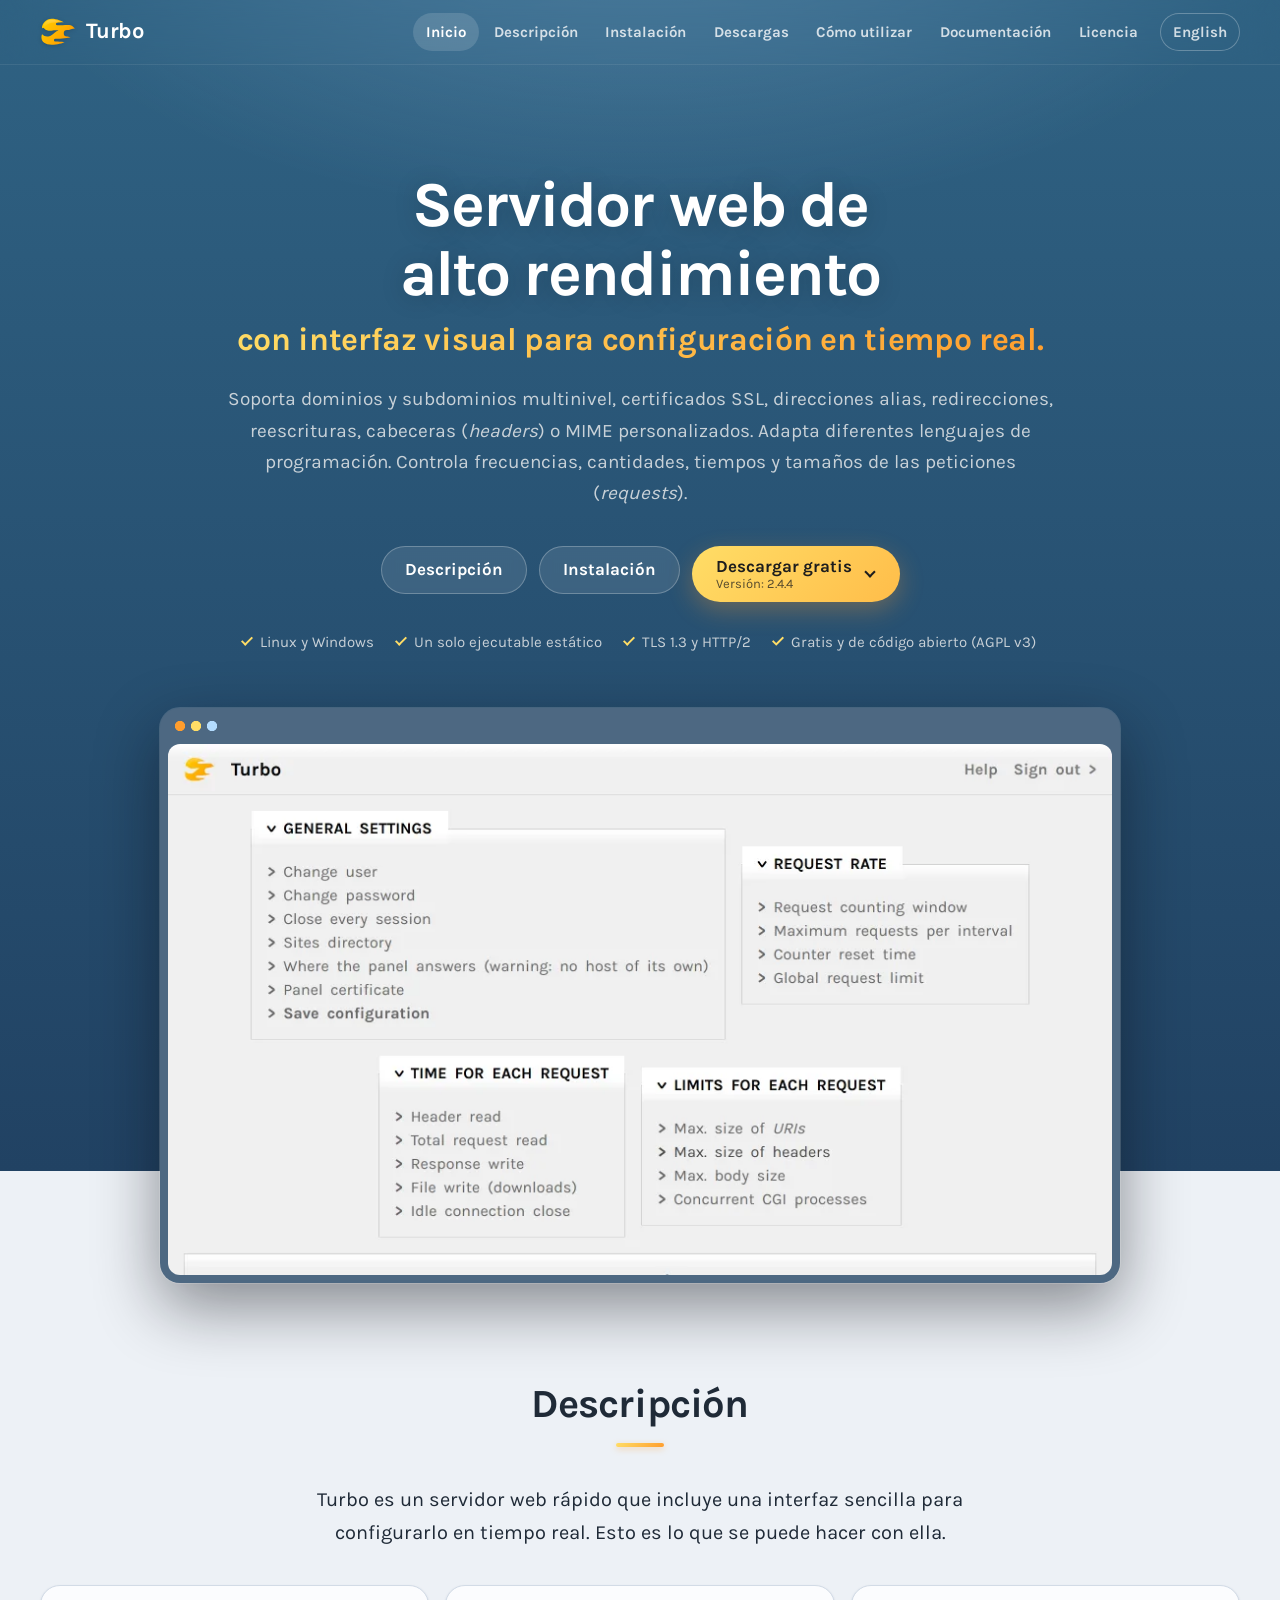
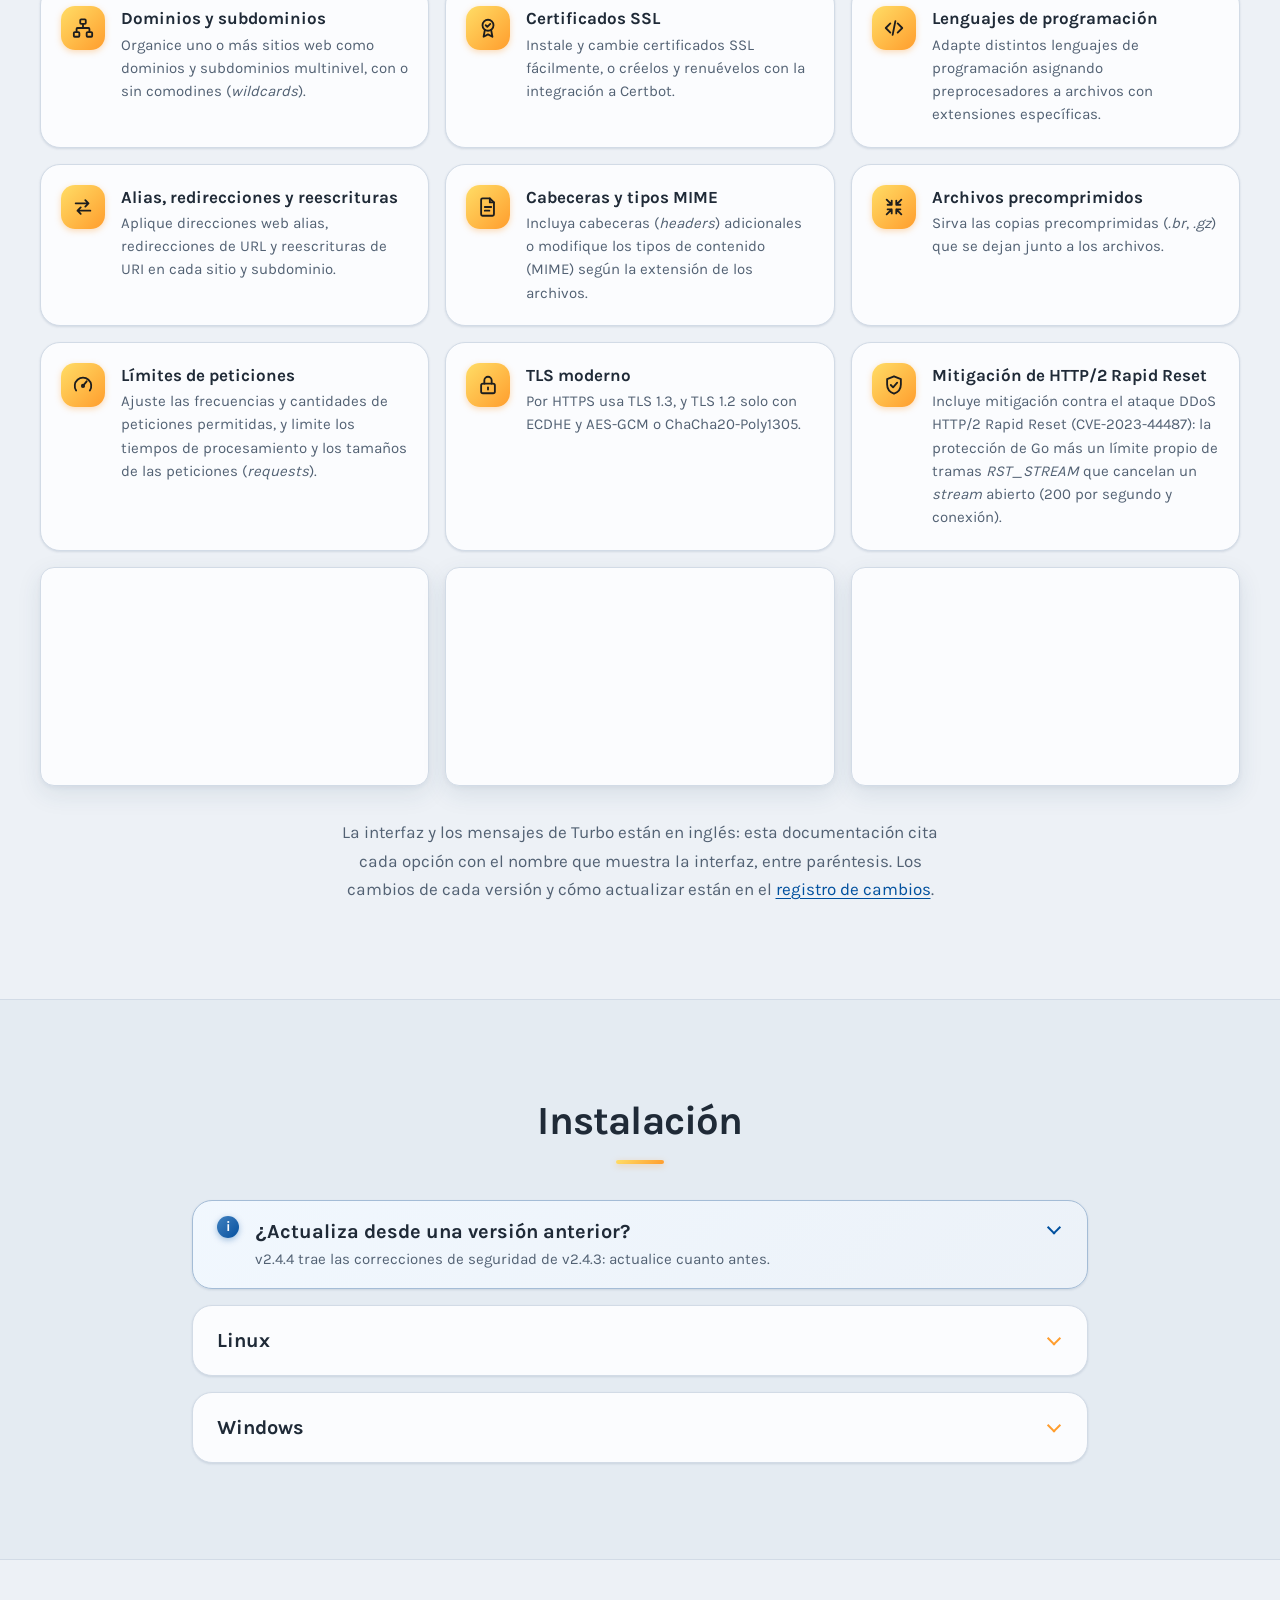
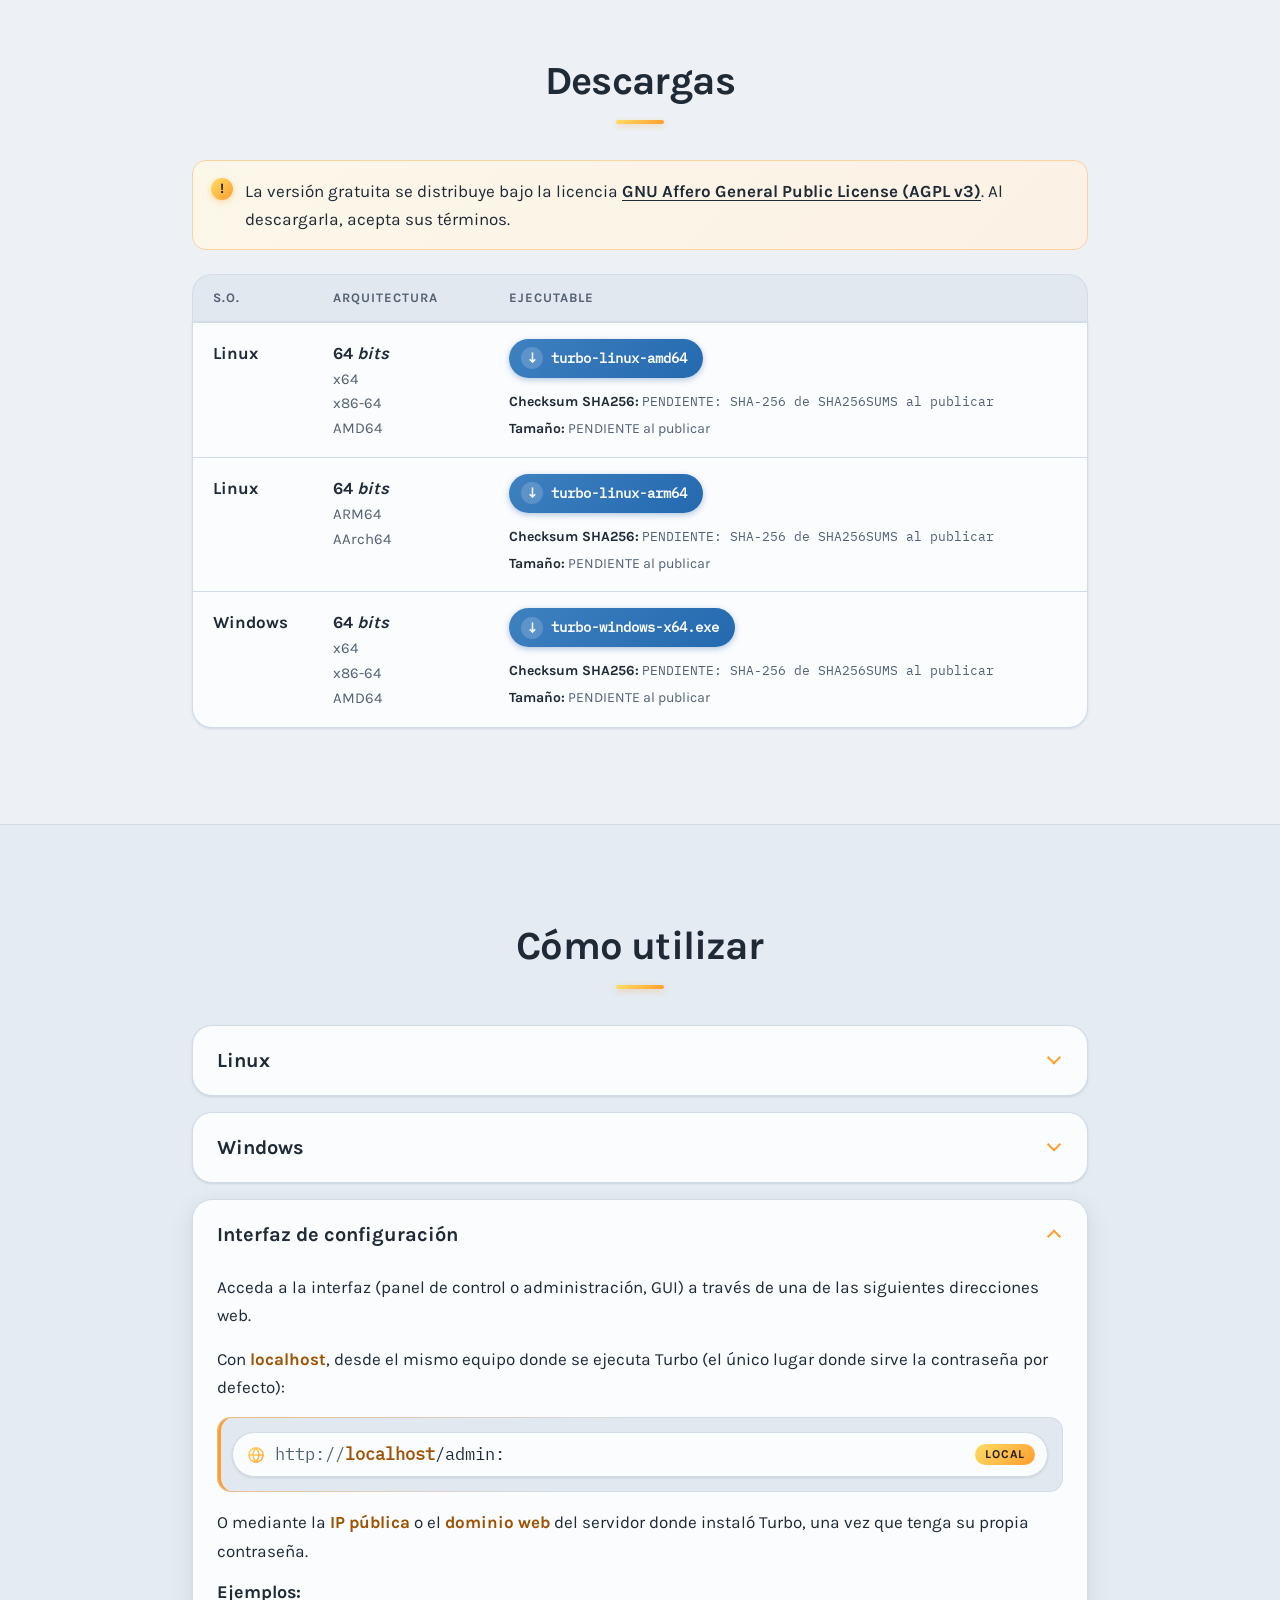
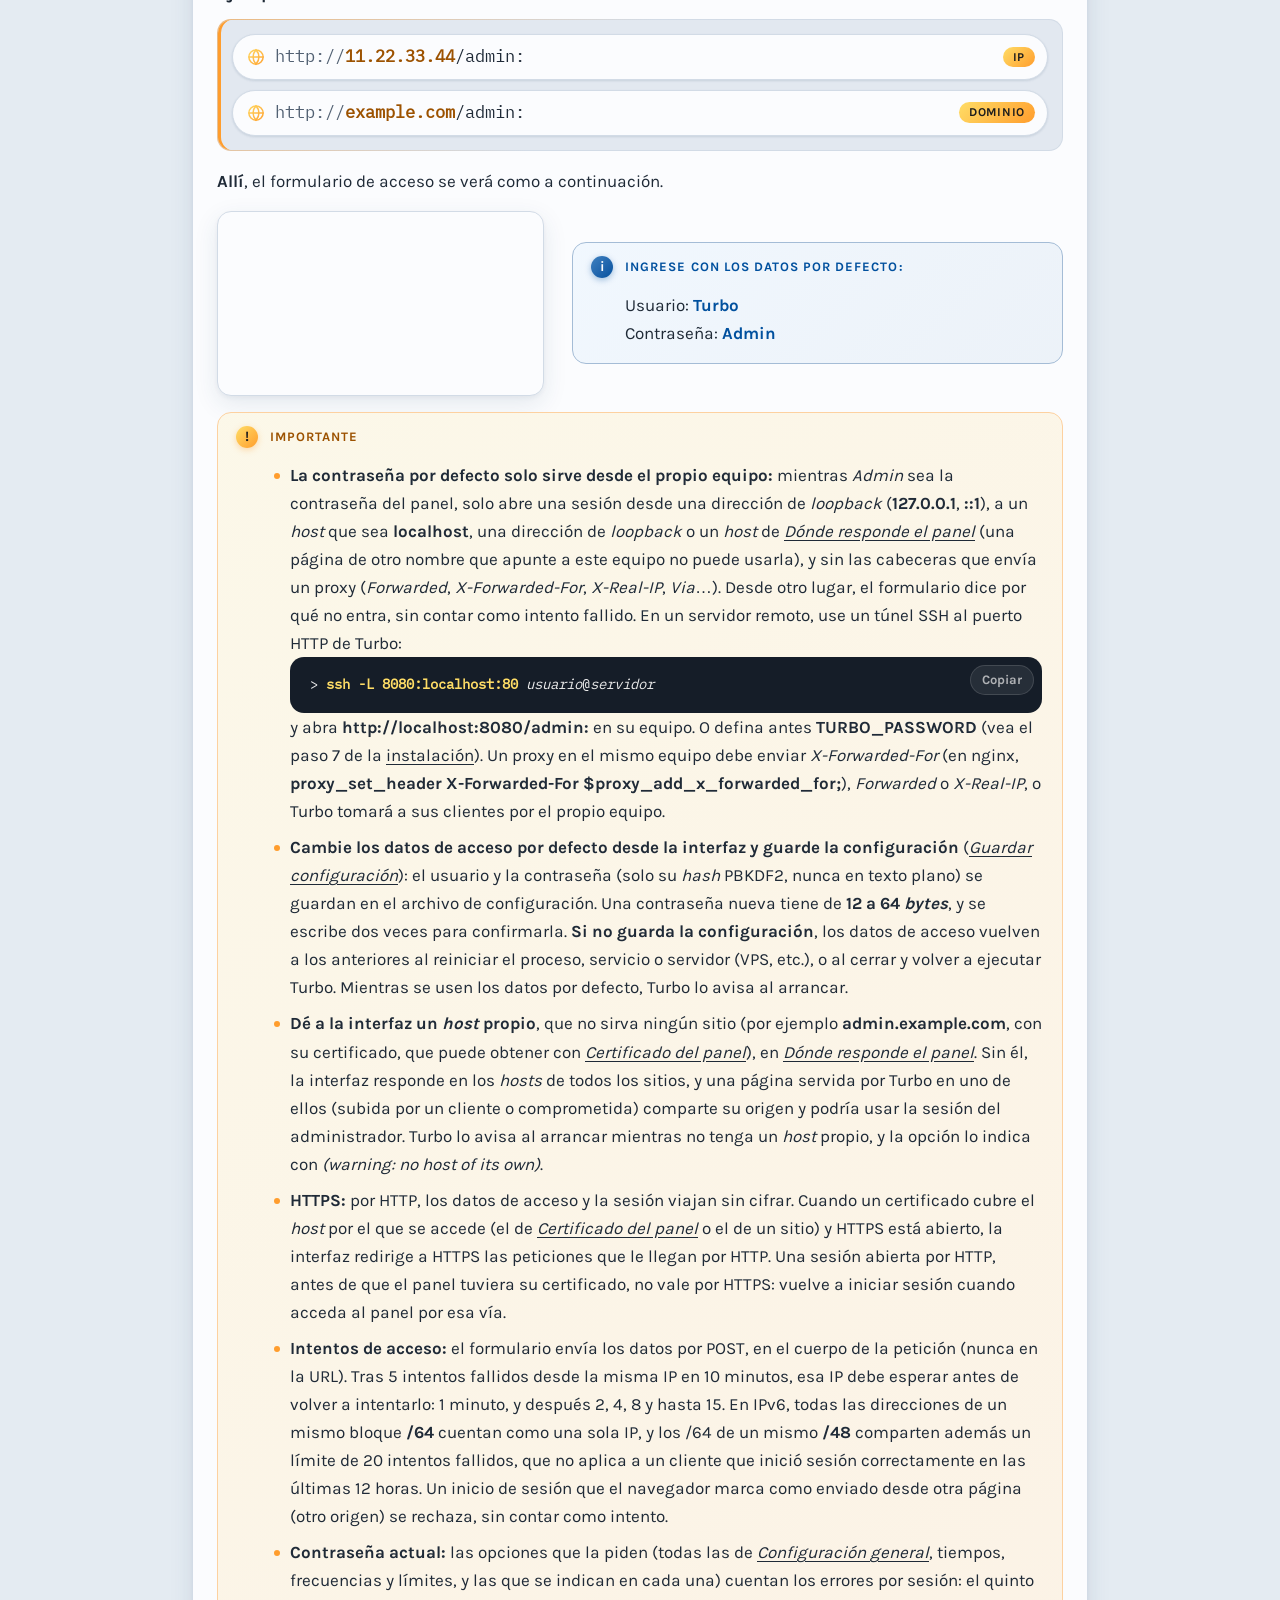
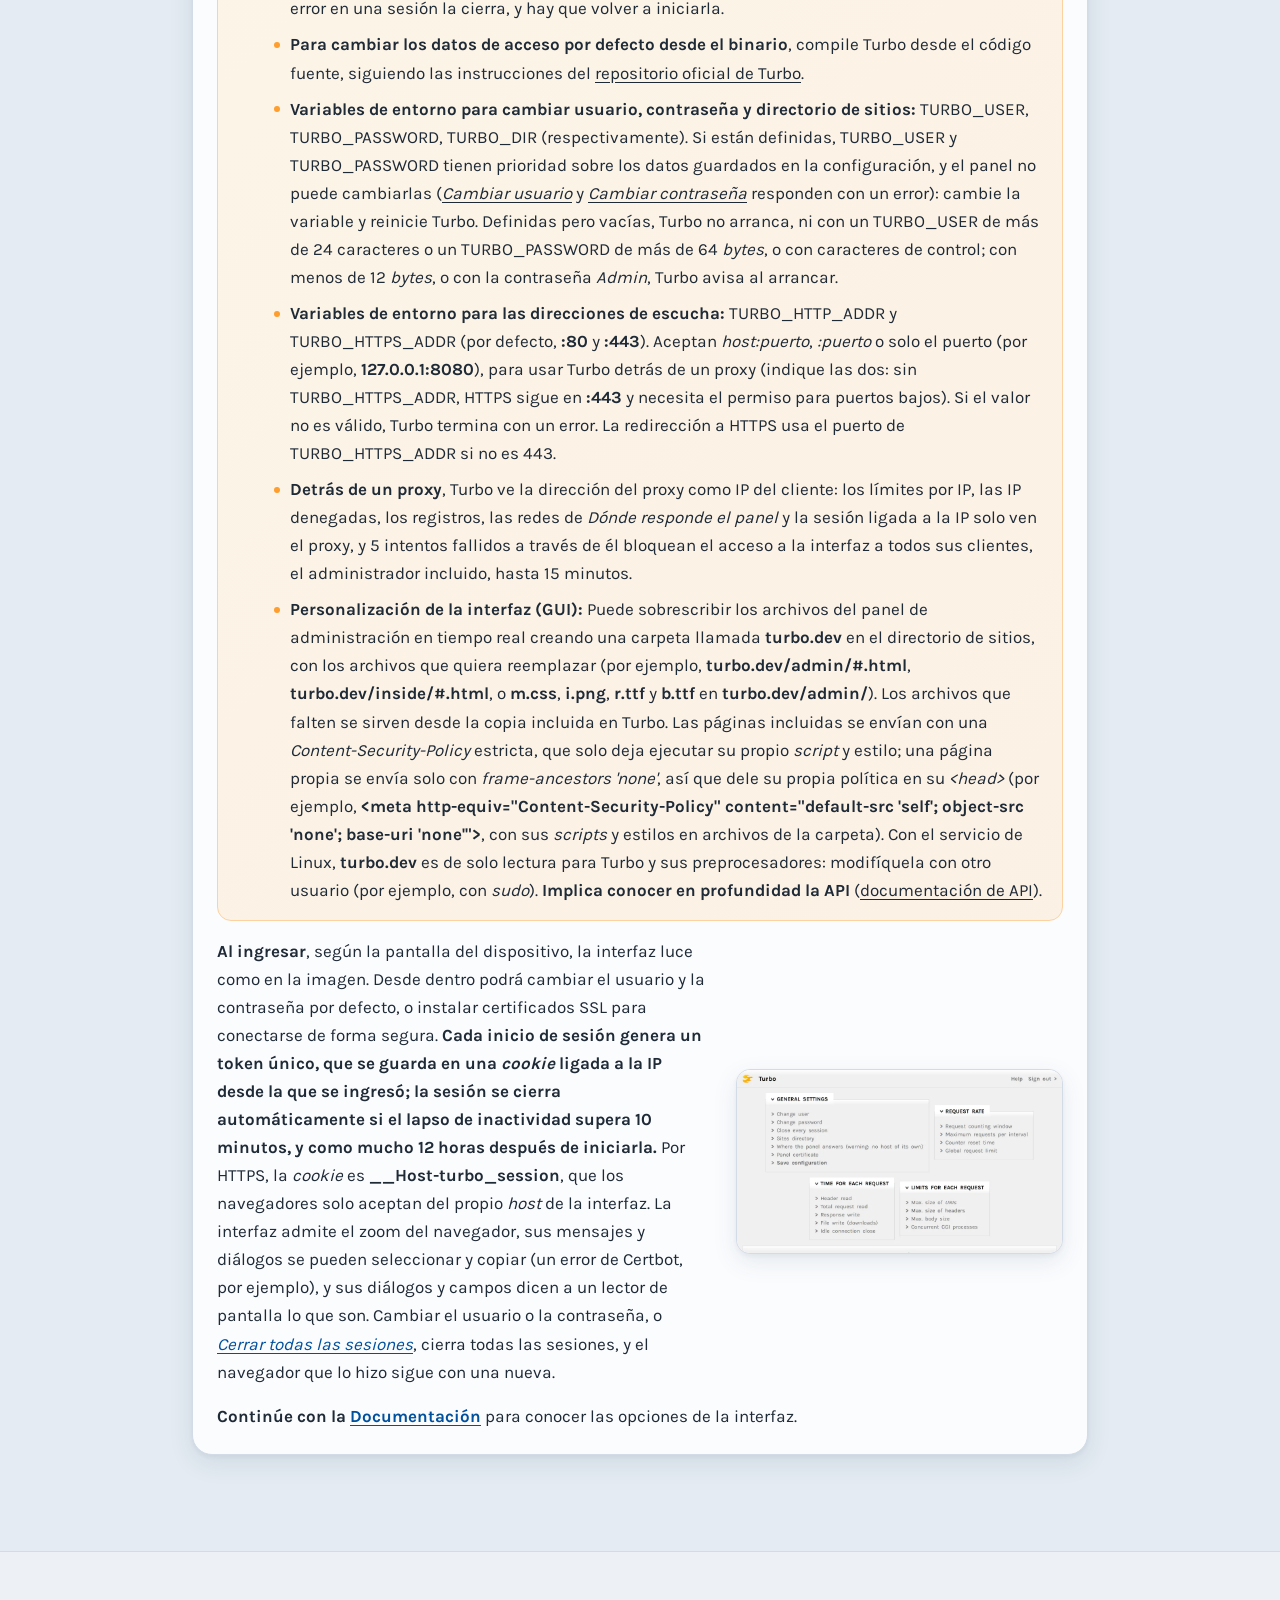
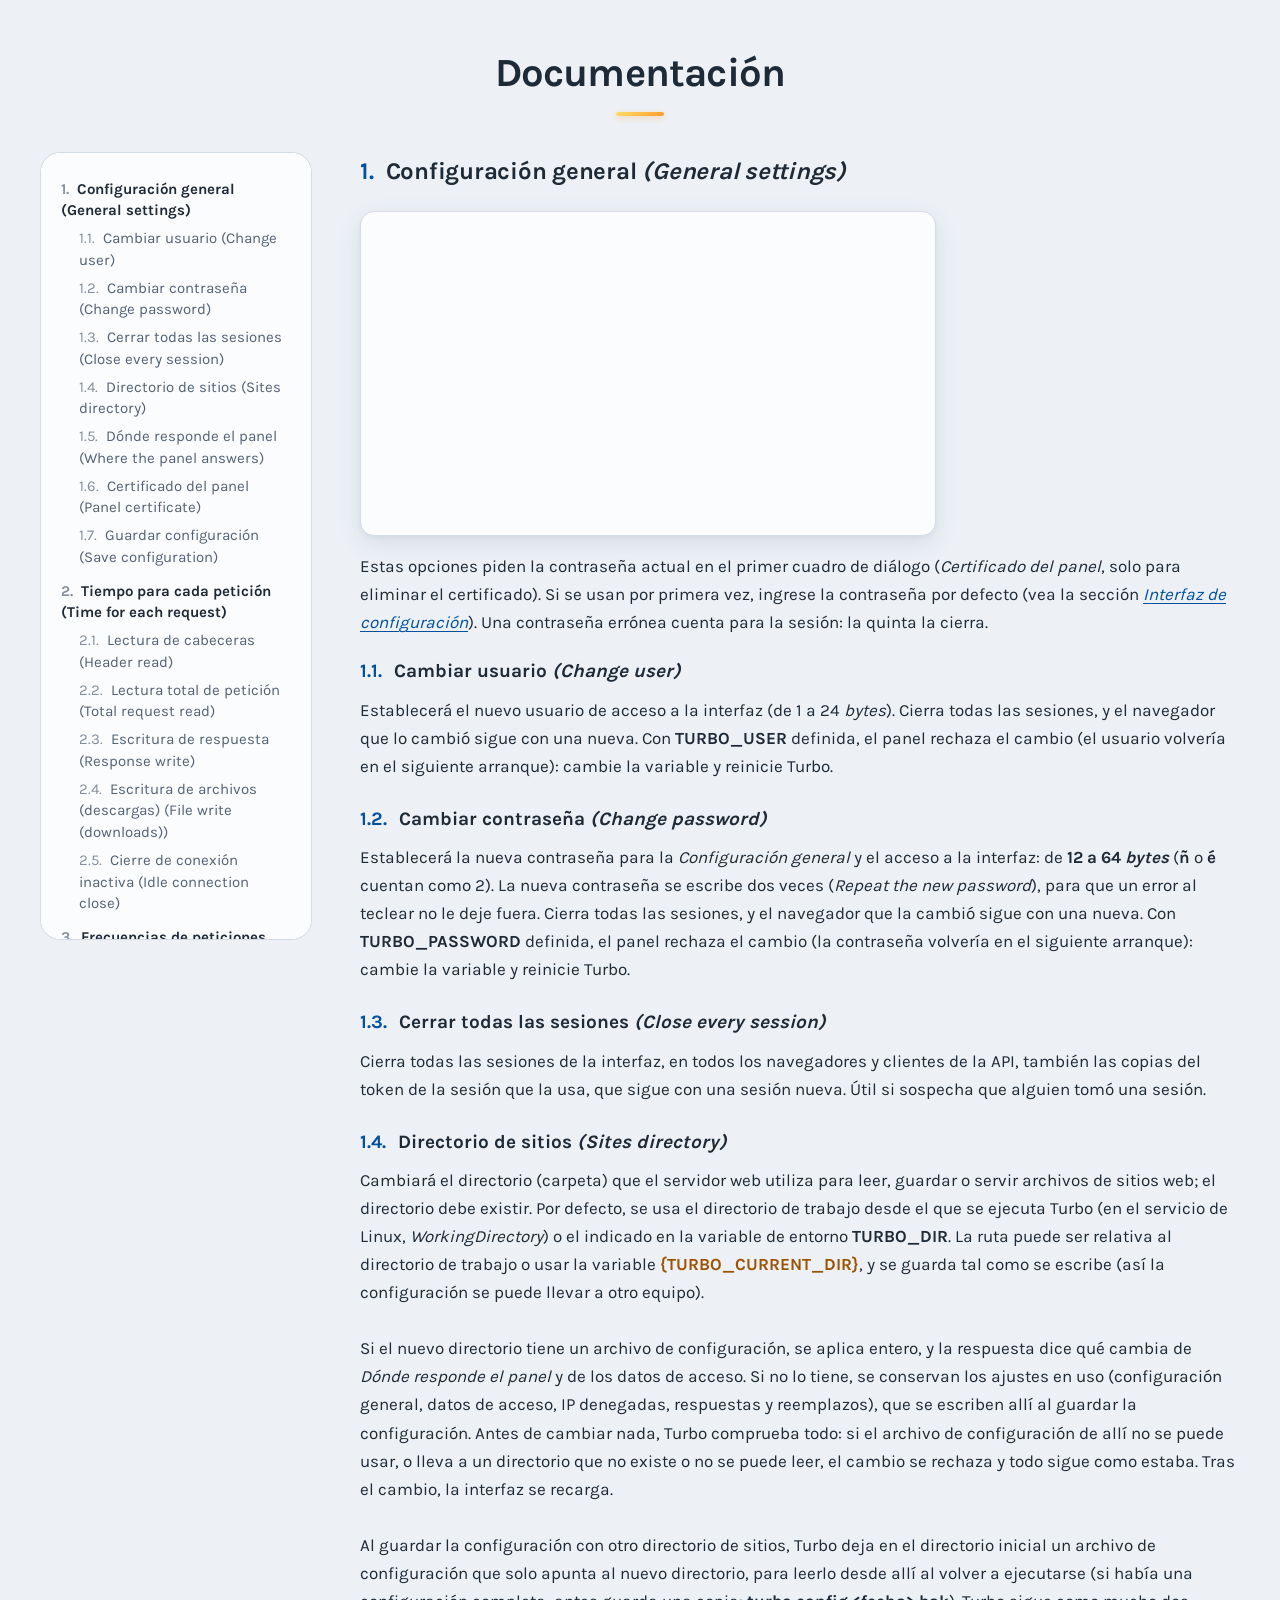
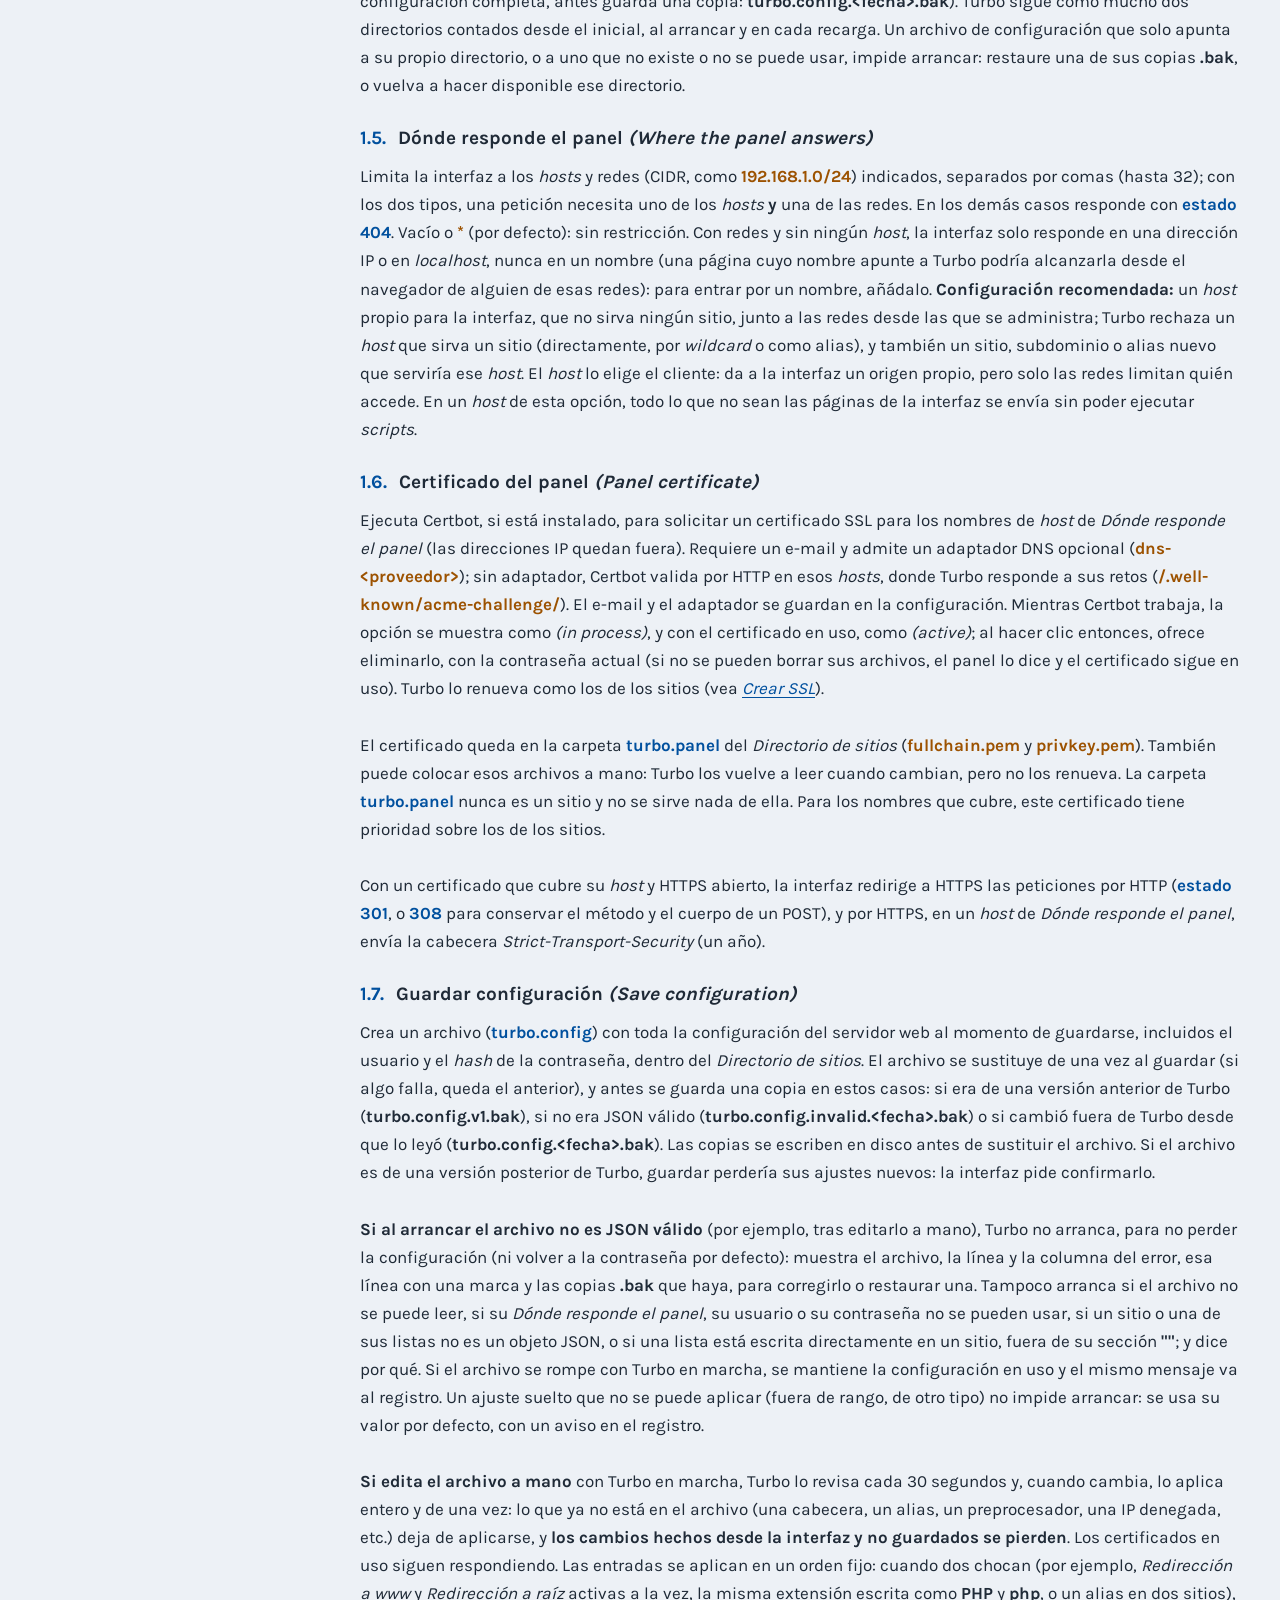
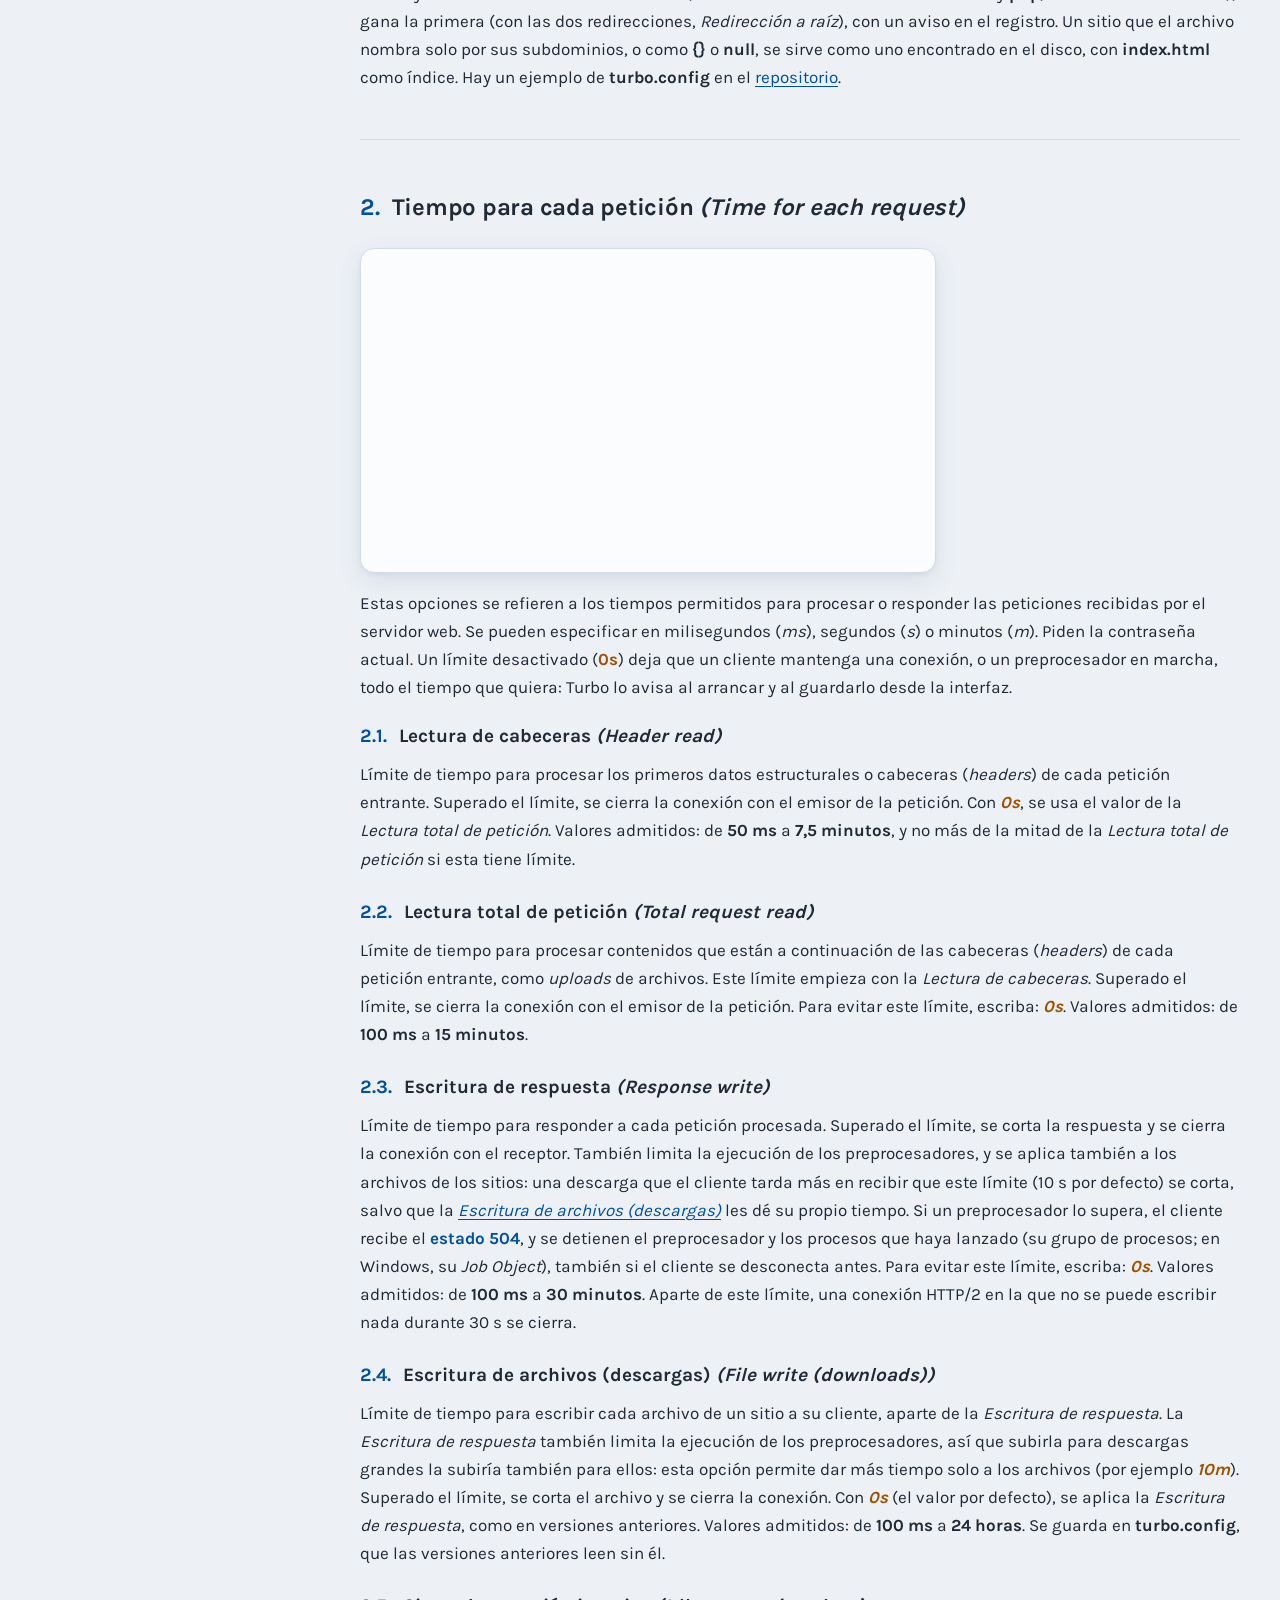
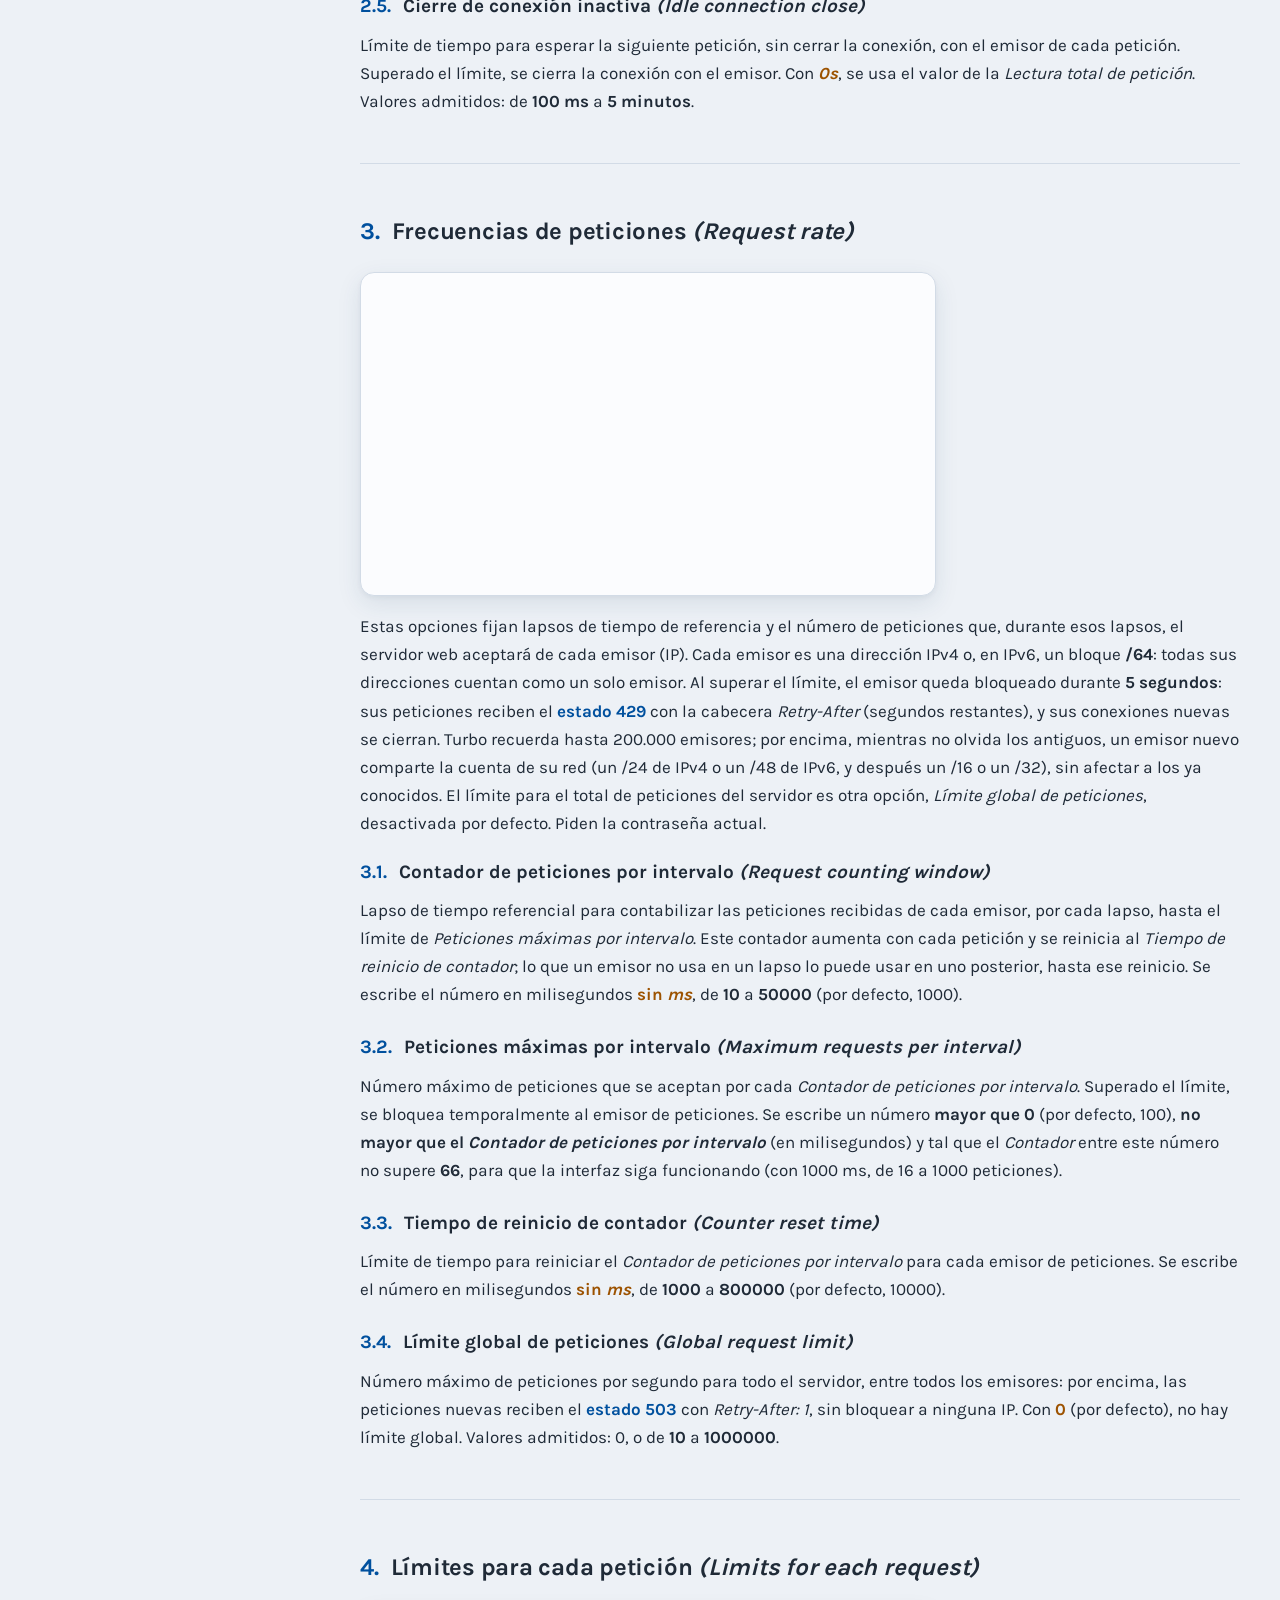
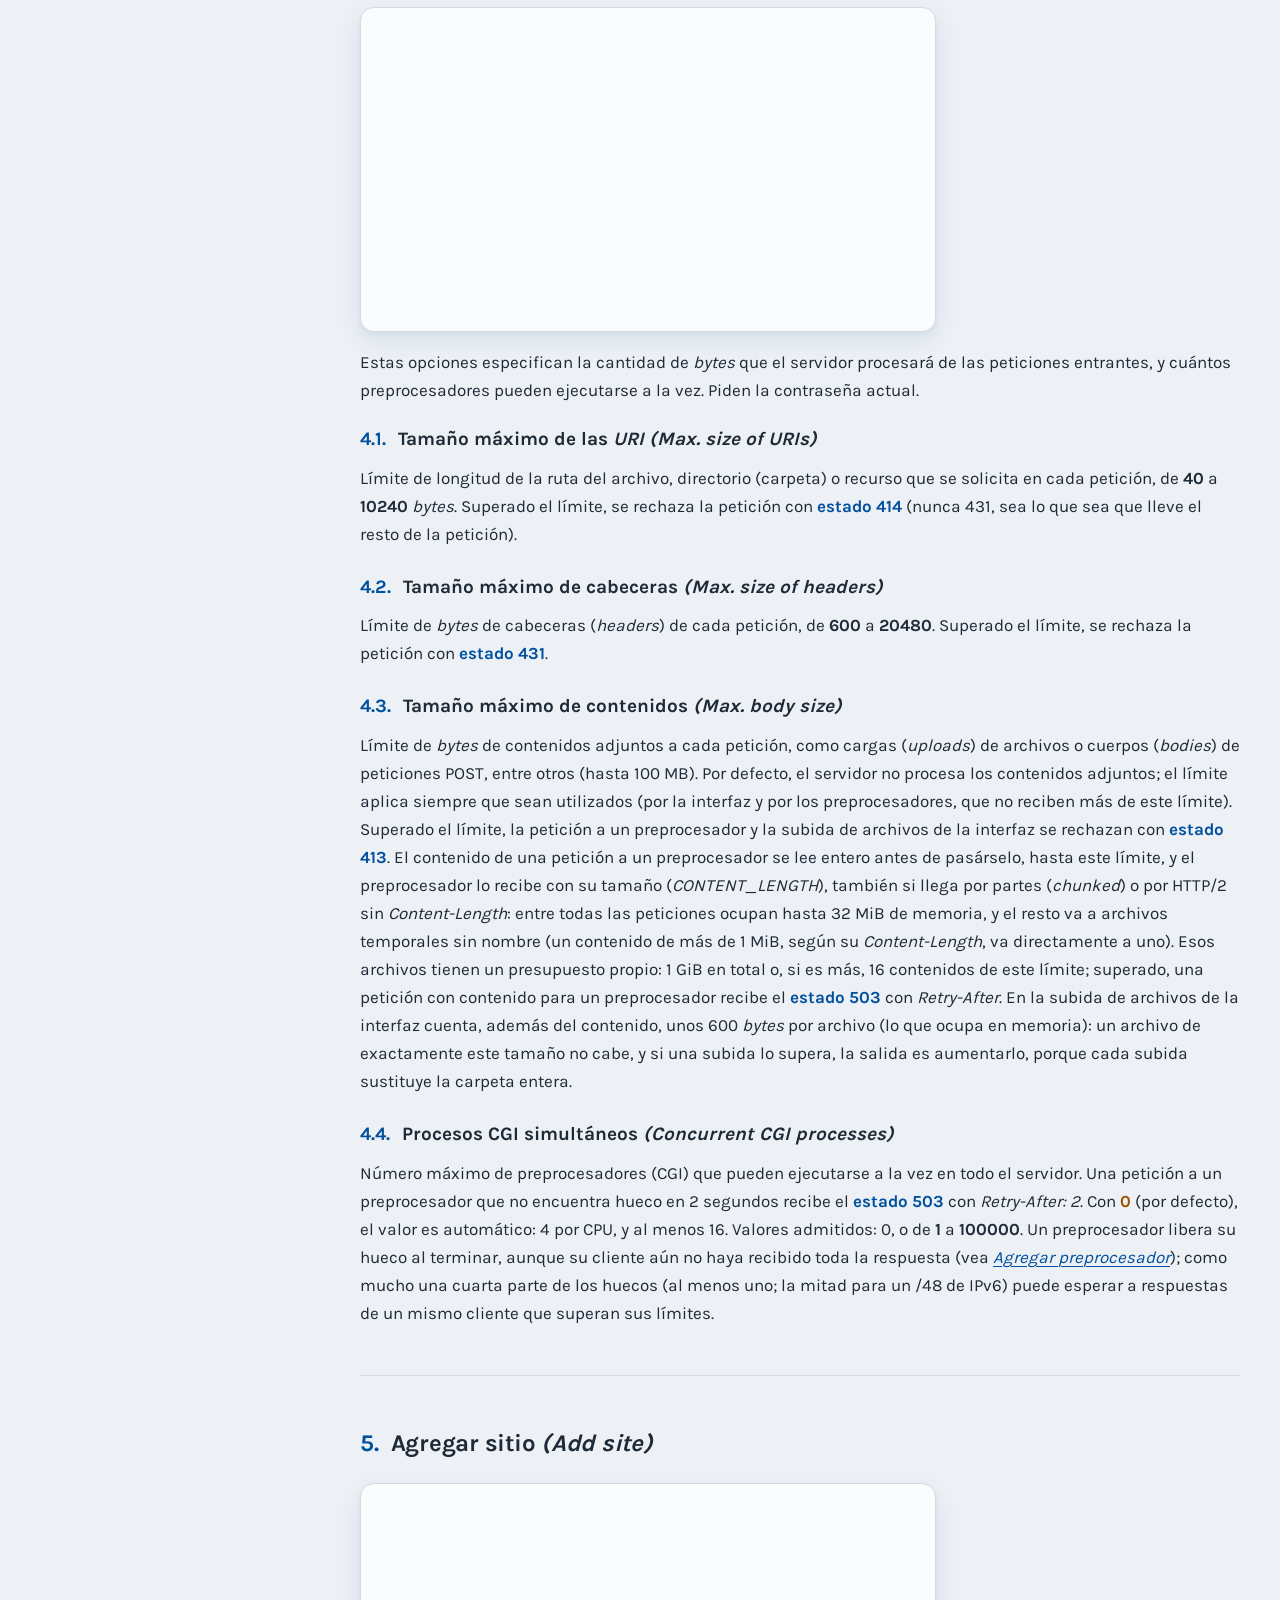
==== es/index.html @ c17bff34 "v2.4.4." ====
<!DOCTYPE html>
<html spellcheck="false" lang="es">
<head>
	<meta charset="UTF-8">

	<title>Turbo – Servidor web de alto rendimiento con interfaz visual</title>
	<link rel="icon" href="../turbo.icon.svg" type="image/svg+xml">
	<link rel="icon" href="../turbo.icon.png" type="image/png">
	<link rel="apple-touch-icon" href="../turbo.icon.png">
	<link rel="canonical" href="https://turbo.okzgn.com/es/">
	<link rel="alternate" hreflang="en" href="https://turbo.okzgn.com/">
	<link rel="alternate" hreflang="es" href="https://turbo.okzgn.com/es/">
	<link rel="alternate" hreflang="x-default" href="https://turbo.okzgn.com/">

	<meta name="viewport" content="width=device-width, initial-scale=1.0">
	<meta name="description" content="Servidor web de alto rendimiento con interfaz visual para configuración en tiempo real.">
	<meta name="robots" content="index, follow, max-image-preview:large">
	<meta name="author" content="OKZGN">
	<meta name="theme-color" content="#2f6283">

	<meta name="format-detection" content="telephone=no">
	<meta http-equiv="Content-Security-Policy" content="default-src 'self'; img-src 'self'; child-src 'self';">

	<meta property="og:title" content="Turbo">
	<meta property="og:description" content="Servidor web de alto rendimiento con interfaz visual para configuración en tiempo real.">
	<meta property="og:image" content="https://turbo.okzgn.com/turbo.logo.large.png">
	<meta property="og:image:width" content="1200">
	<meta property="og:image:height" content="630">
	<meta property="og:url" content="https://turbo.okzgn.com/es/">
	<meta property="og:site_name" content="OKZGN">
	<meta property="og:type" content="website">
	<meta property="og:locale" content="es_ES">
	<meta property="og:locale:alternate" content="en_US">

	<meta name="twitter:card" content="summary_large_image">
	<meta name="twitter:title" content="Turbo">
	<meta name="twitter:description" content="Servidor web de alto rendimiento con interfaz visual para configuración en tiempo real.">
	<meta name="twitter:image" content="https://turbo.okzgn.com/turbo.logo.large.png">

	<meta name="color-scheme" content="light dark">
	<link rel="preload" href="../data/karla-regular.woff2" as="font" type="font/woff2" crossorigin>
	<link rel="preload" href="../data/karla-bold.woff2" as="font" type="font/woff2" crossorigin>

	<link rel="stylesheet" href="../data/base.css">
	<link rel="stylesheet" href="../data/site.css">
	<script src="../data/site.js"></script>

	<script type="application/ld+json">
	{
		"@context": "https://schema.org",
		"@type": "SoftwareApplication",
		"name": "Turbo",
		"applicationCategory": "DeveloperApplication",
		"operatingSystem": "Linux, Windows",
		"softwareVersion": "2.4.4",
		"url": "https://turbo.okzgn.com/es/",
		"inLanguage": "es",
		"image": "https://turbo.okzgn.com/turbo.icon.png",
		"description": "Servidor web de alto rendimiento con interfaz visual para configuración en tiempo real.",
		"offers": {
			"@type": "Offer",
			"price": "0",
			"priceCurrency": "USD"
		},
		"author": {
			"@type": "Person",
			"name": "Elias Francisco Alvarado Soshina",
			"jobTitle": "Applied AI, Platform & Software Developer"
		}
	}
	</script>
</head>
<body>
	<header class="site-header">
		<h1 class="brand"><a href="/es/#Start"><img src="../turbo.icon.svg" alt="" width="36" height="36"><span>Turbo</span></a></h1>
		<button class="menu-toggle" type="button" aria-expanded="false" aria-controls="site-nav" aria-label="Menú"><span></span><span></span><span></span></button>
		<nav id="site-nav" aria-label="Principal">
			<ol data-index="">
				<li><a href="/es/#Start" class="is-active">Inicio</a></li>
				<li><a href="/es/#Description">Descripción</a></li>
				<li><a href="/es/#Install">Instalación</a></li>
				<li><a href="/es/#Downloads">Descargas</a></li>
				<li><a href="/es/#Get-started">Cómo utilizar</a></li>
				<li><a href="/es/#Docs">Documentación</a></li>
				<li><a href="/es/#License">Licencia</a></li>
				<li class="nav-lang"><a href="/" hreflang="en" lang="en">English</a></li>
			</ol>
		</nav>
	</header>
	<main>
		<article id="Start">
			<div class="traffic" aria-hidden="true"></div>
			<h2>Servidor web de alto rendimiento<b> con interfaz visual para configuración en tiempo real.</b></h2>
			<p>Soporta dominios y subdominios multinivel, certificados SSL, direcciones alias, redirecciones, reescrituras, cabeceras (<i>headers</i>) o MIME personalizados. Adapta diferentes lenguajes de programación. Controla frecuencias, cantidades, tiempos y tamaños de las peticiones (<i>requests</i>).</p>
			<ul>
				<li><a href="/es/#Description"><span>Descripción</span></a></li>
				<li><a href="/es/#Install"><span>Instalación</span></a></li>
				<li class="wide"><a href="/es/#Downloads" class="cta"><span>Descargar gratis<sub>Versión: 2.4.4</sub></span></a></li>
			</ul>
			<ul class="facts">
				<li>Linux y Windows</li>
				<li>Un solo ejecutable estático</li>
				<li>TLS 1.3 y HTTP/2</li>
				<li>Gratis y de código abierto (AGPL v3)</li>
			</ul>
			<figure class="hero-shot">
				<a href="../data/img/gui.webp"><img src="../data/img/gui-sm.webp" srcset="../data/img/gui-sm.webp 960w, ../data/img/gui.webp 1920w" sizes="(max-width: 64rem) 92vw, 60rem" alt="Vista inicial de la interfaz" width="960" height="540" decoding="async"></a>
			</figure>
		</article>
		<article id="Description">
			<h3>Descripción</h3>
			<p class="lead">Turbo es un servidor web rápido que incluye una interfaz sencilla para configurarlo en tiempo real. Esto es lo que se puede hacer con ella.</p>
			<ul class="features">
				<li class="f-domains"><h4>Dominios y subdominios</h4><p>Organice uno o más sitios web como dominios y subdominios multinivel, con o sin comodines (<i>wildcards</i>).</p></li>
				<li class="f-certificate"><h4>Certificados SSL</h4><p>Instale y cambie certificados SSL fácilmente, o créelos y renuévelos con la integración a Certbot.</p></li>
				<li class="f-code"><h4>Lenguajes de programación</h4><p>Adapte distintos lenguajes de programación asignando preprocesadores a archivos con extensiones específicas.</p></li>
				<li class="f-rewrites"><h4>Alias, redirecciones y reescrituras</h4><p>Aplique direcciones web alias, redirecciones de URL y reescrituras de URI en cada sitio y subdominio.</p></li>
				<li class="f-headers"><h4>Cabeceras y tipos MIME</h4><p>Incluya cabeceras (<i>headers</i>) adicionales o modifique los tipos de contenido (MIME) según la extensión de los archivos.</p></li>
				<li class="f-compress"><h4>Archivos precomprimidos</h4><p>Sirva las copias precomprimidas (<i>.br</i>, <i>.gz</i>) que se dejan junto a los archivos.</p></li>
				<li class="f-limits"><h4>Límites de peticiones</h4><p>Ajuste las frecuencias y cantidades de peticiones permitidas, y limite los tiempos de procesamiento y los tamaños de las peticiones (<i>requests</i>).</p></li>
				<li class="f-lock"><h4>TLS moderno</h4><p>Por HTTPS usa TLS 1.3, y TLS 1.2 solo con ECDHE y AES-GCM o ChaCha20-Poly1305.</p></li>
				<li class="f-shield"><h4>Mitigación de HTTP/2 Rapid Reset</h4><p>Incluye mitigación contra el ataque DDoS HTTP/2 Rapid Reset (CVE-2023-44487): la protección de Go más un límite propio de tramas <i>RST_STREAM</i> que cancelan un <i>stream</i> abierto (200 por segundo y conexión).</p></li>
			</ul>
			<section class="gallery">
				<a href="../data/img/root-sites-subdomains-options.webp"><img src="../data/img/root-sites-subdomains-options-sm.webp" alt="Opciones para sitios y subdominios" width="960" height="540" loading="lazy" decoding="async"></a>
				<a href="../data/img/subdomains-options.webp"><img src="../data/img/subdomains-options-sm.webp" alt="Opciones para subdominios" width="960" height="540" loading="lazy" decoding="async"></a>
				<a href="../data/img/signin.webp"><img src="../data/img/signin-sm.webp" alt="Formulario de acceso a la interfaz" width="960" height="540" loading="lazy" decoding="async"></a>
			</section>
			<p>La interfaz y los mensajes de Turbo están en inglés: esta documentación cita cada opción con el nombre que muestra la interfaz, entre paréntesis. Los cambios de cada versión y cómo actualizar están en el <a target="_blank" rel="noopener" href="https://github.com/okzgn/turbo-go/blob/main/CHANGELOG.es.md">registro de cambios</a>.</p>
		</article>
		<article id="Install">
			<h3>Instalación</h3>
			<details class="accordion info">
				<summary><span><b>¿Actualiza desde una versión anterior?<small>v2.4.4 trae las correcciones de seguridad de v2.4.3: actualice cuanto antes.</small></b></span></summary>
				<p>Si viene de v2.4.3, sustituya el binario y nada más: v2.4.4 es el mismo servidor, con su isotipo nuevo. Si actualiza desde v2.4.2, v2.4.1, v2.4 o v2.3.rc3, lea primero en el <a target="_blank" rel="noopener" href="https://github.com/okzgn/turbo-go/blob/main/CHANGELOG.es.md">registro de cambios</a> la sección de actualización de su versión (y luego las de las posteriores), y haga una copia de la carpeta de sitios, <b>turbo.config</b> incluido.</p>
				<p><b>Entre los cambios incompatibles de v2.4.3 (v2.4.4 no añade ninguno):</b></p>
				<ul class="list">
					<li>Una carpeta pedida sin su <b>/</b> final se redirige a la misma ruta con ella.</li>
					<li>Añadir una reescritura hacia otra dirección, añadir una IP denegada y desactivar el HTTPS de un sitio piden la contraseña actual.</li>
					<li>Con <b>TURBO_PASSWORD</b> o <b>TURBO_USER</b> definidas, el panel no puede cambiar la contraseña ni el usuario (cambie la variable y reinicie Turbo).</li>
					<li>Una sesión abierta por HTTP vuelve a pedir el inicio de sesión cuando el panel pasa a HTTPS.</li>
				</ul>
				<p>Si actualiza desde v2.4.1 o anterior, la contraseña por defecto (<i>Admin</i>) también solo inicia sesión desde el propio equipo (vea <a href="/es/#Get-started-on-interface"><i>Interfaz de configuración</i></a>): ponga antes su propia contraseña, o <b>TURBO_PASSWORD</b>.</p>
			</details>
			<details class="accordion">
				<summary><span>Linux</span></summary>
				<blockquote>
					<h5>REQUISITOS</h5>
					<ul>
						<li>Conocimiento de servidores (VPS, <i>bare metal</i>...), sistema operativo <b>Linux</b> y línea de comandos <b>Bash</b>.</li>
						<li>Distribución de Linux con <b><i>systemd</i></b>, <b><i>nano</i></b> y <b><i>wget</i></b> (comúnmente preinstalados).</li>
						<li>Servidor con arquitectura de <b>64 <i>bits</i></b> y 128 MB de RAM disponible (mínimo recomendado).</li>
						<li>Los ejecutables publicados son estáticos y no requieren bibliotecas del sistema. Si compila Turbo con <i>cgo</i>, el ejecutable requiere <b>glibc 2.34</b> o superior. Para compilar Turbo desde el código fuente se necesita <b>Go 1.26.11</b> (un Go anterior lo descarga).</li>
						<li>Opcional: instalación de <b>Certbot</b> (<a href="https://certbot.eff.org/">instrucciones</a>), para obtener y renovar certificados SSL. Con el servicio de <i>systemd</i> de abajo, instálelo con <b><i>apt</i></b> o <b><i>pip</i></b>: el de <i>snap</i> no funciona con él.</li>
					</ul>
				</blockquote>
				<ol>
					<li>
						<span><b>Identificar</b> la <b>arquitectura</b> del sistema operativo. Los ejecutables publicados son para <b>64 <i>bits</i></b>: x64 (x86-64, AMD64) y, en Linux, también <b>ARM64</b> (AArch64); para otras arquitecturas, compile Turbo desde el código fuente siguiendo las instrucciones del <a target="_blank" rel="noopener" href="https://github.com/okzgn/turbo-go">repositorio oficial</a>.</span>

						<h4 class="pre-title">Ejemplo:</h4>
	<pre>&gt; <b>uname -m</b></pre>

					</li>
					<li>
						<span><b>Verificar</b> que se tienen <b class="c-yellow">privilegios</b> de usuario <b><i>root</i></b> (los comandos siguientes usan <i>sudo</i>).</span>

						<h4 class="pre-title">Ejemplo:</h4>
	<pre>&gt; <b class="c-yellow">sudo -v</b></pre>

					</li>
					<li>
						<span><b>Habilitar o desbloquear</b> los puertos 80 y 443.</span>
						<h4 class="pre-title">Ejemplo (con <i>ufw</i>):</h4>
	<pre>&gt; sudo <b class="c-yellow">ufw allow</b> 80,443/tcp</pre>
							<blockquote class="note">Si usa un proveedor de VPS (como AWS, Azure, Google Cloud, etc.), recuerde que también deberá abrir estos puertos desde la consola de administración en la nube.</blockquote>
					</li>
					<li>
						<span><b class="c-yellow">Crear</b> un <b class="c-aqua">directorio (carpeta)</b> para el servidor web.</span>

						<h4 class="pre-title">Ejemplo:</h4>
	<pre>&gt; sudo <b class="c-yellow">mkdir</b> <b class="c-aqua">/home/server/</b></pre>

					</li>
					<li>
						<span><b class="c-yellow"><a href="/es/#Downloads">Descargar</a></b> el ejecutable para <b class="c-orange">64 <i>bits</i></b> en un <b class="c-aqua">directorio temporal</b>.</span>

							<h4 class="pre-title">Ejemplo:</h4>
	<pre>&gt; cd <b class="c-aqua">$(mktemp -d)</b>
&gt; <b class="c-yellow">wget https://github.com/okzgn/turbo-go/releases/download/v2.4.4/turbo-linux<b class="c-orange">-amd64</b></b></pre>
							<blockquote class="note">En ARM64 (AArch64), descargue <b class="c-orange">turbo-linux-arm64</b> (y use ese nombre en el paso siguiente). Compruebe la descarga con el archivo <b>SHA256SUMS</b> de la versión, descargado en el mismo directorio (<b>sha256sum -c --ignore-missing SHA256SUMS</b>: <i>--ignore-missing</i> comprueba solo los ejecutables descargados). Una versión firmada por su editor trae además un archivo <b>SHA256SUMS.sig</b>, que muestra que las sumas son las del editor; <a target="_blank" rel="noopener" href="https://github.com/okzgn/turbo-go/blob/main/SECURITY.md">SECURITY.md</a> explica cómo comprobarlo.</blockquote>

					</li>
					<li>
						<span><b class="c-yellow">Instalar</b> el <b class="c-orange">ejecutable descargado</b> en <b class="c-aqua">/usr/local/bin/</b>, con el nombre <b>turbo</b>, de <i>root</i> y con permisos de lectura y ejecución. Queda fuera del directorio de sitios, donde los preprocesadores pueden escribir, así que no pueden sustituirlo.</span>

						<h4 class="pre-title">Ejemplo:</h4>
	<pre>&gt; sudo <b class="c-yellow">install -o root -g root -m 0755 turbo-linux<b class="c-orange">-amd64</b> <b class="c-aqua">/usr/local/bin/</b>turbo</b></pre>

						<blockquote class="note"><b>Para pruebas</b>, pasar de aquí a <a href="/es/#Get-started">Cómo utilizar</a>.</blockquote>
					</li>
					<li>
						<span><b>Configurar</b> el ejecutable como servicio (para ejecución en segundo plano). El servicio ejecuta Turbo con un <b>usuario sin privilegios</b> (<i>turbo</i>), que también ejecuta los preprocesadores y Certbot.<br><br><b class="c-yellow">Crear</b> el usuario y darle la propiedad del <b class="c-aqua">directorio del servidor</b>, sin permisos para los demás usuarios.</span>

							<h4 class="pre-title">Ejemplo:</h4>
	<pre>&gt; sudo <b class="c-yellow">useradd --system --home-dir <b class="c-aqua">/home/server</b> --shell /usr/sbin/nologin turbo</b>
&gt; sudo <b class="c-yellow">mkdir -p <b class="c-aqua">/home/server</b> &amp;&amp; sudo chown -R turbo:turbo <b class="c-aqua">/home/server</b> &amp;&amp; sudo chmod 0750 <b class="c-aqua">/home/server</b></b>
&gt; sudo <b class="c-yellow">install -d -o root -g root -m 0755 <b class="c-aqua">/home/server/</b>turbo.dev</b>
&gt; sudo <b class="c-yellow">install -d -o root -g root -m 0755 /etc/turbo</b>
&gt; sudo <b class="c-yellow">install -o root -g root -m 0600 /dev/null /etc/turbo/credentials</b>
&gt; sudoedit <b class="c-yellow">/etc/turbo/credentials</b></pre>

						<span>En <b class="c-yellow">/etc/turbo/credentials</b>, escribir el usuario y la contraseña del panel, uno por línea: <b>TURBO_USER=</b><i>usuario</i> y <b>TURBO_PASSWORD=</b><i>contraseña</i> (de 12 a 64 <i>bytes</i>).</span>
						<blockquote class="note">Con este archivo, el panel nunca responde con las credenciales por defecto (<i>Turbo</i>/<i>Admin</i>), tampoco antes del primer acceso; sin él, la contraseña por defecto solo inicia sesión desde el propio equipo (por ejemplo, con un túnel SSH). Esas variables mandan sobre <i>turbo.config</i> en cada arranque: para cambiarlas, edite el archivo y reinicie el servicio: mientras estén definidas, el panel no puede cambiar la contraseña ni el usuario (responde con un error). Para gestionarlas desde el panel, quítelas del archivo y reinicie el servicio: valen entonces el usuario y la contraseña guardados en <i>turbo.config</i> (cada <i>Guardar configuración</i> guarda los que están en uso, así que son los que tenían las variables en el último guardado); si la configuración nunca se guardó, los de por defecto, que solo inician sesión desde el propio equipo. La carpeta <b>turbo.dev</b> (de <i>root</i>) tiene que existir: el servicio no arranca sin ella, y así ningún preprocesador puede crearla para cambiar el panel (uno que reescriba <b>turbo.config</b>, que el servicio puede escribir, aún podría llevar el directorio de sitios a otra carpeta con una <i>turbo.dev</i> propia: vea <i>Modelo de confianza</i> más abajo).</blockquote>

						<span>En el directorio <b class="c-orange">/etc/systemd/system/</b>, crear el archivo <b class="c-yellow">turbo.service</b>.</span>

							<h4 class="pre-title">Ejemplo:</h4>
	<pre>&gt; cd <b class="c-orange">/etc/systemd/system/</b>
&gt; sudo <b class="c-yellow">nano turbo.service</b></pre>

						<span>Escribir o pegar este <b class="c-yellow">contenido</b> en el editor (es la unidad de referencia del repositorio, <a target="_blank" rel="noopener" href="https://github.com/okzgn/turbo-go/blob/main/deploy/turbo.service">deploy/turbo.service</a>, sin sus comentarios):</span>

	<pre class="file c-yellow">[Unit]
Description=Turbo
After=network-online.target
Wants=network-online.target

[Service]
Type=simple
User=turbo
Group=turbo
WorkingDirectory=<span class="c-white">/home/server/</span>
ExecStart=/usr/local/bin/turbo
EnvironmentFile=-/etc/turbo/credentials
AmbientCapabilities=CAP_NET_BIND_SERVICE
CapabilityBoundingSet=CAP_NET_BIND_SERVICE
NoNewPrivileges=true
ProtectSystem=strict
ReadWritePaths=<span class="c-white">/home/server/</span>
ReadOnlyPaths=<span class="c-white">/home/server/</span>turbo.dev
PrivateTmp=true
UMask=0027
ProtectHome=tmpfs
BindPaths=<span class="c-white">/home/server</span>
PrivateDevices=true
ProtectKernelTunables=true
ProtectKernelModules=true
ProtectKernelLogs=true
ProtectControlGroups=true
ProtectClock=true
ProtectHostname=true
ProtectProc=invisible
RestrictNamespaces=true
RestrictRealtime=true
RestrictSUIDSGID=true
LockPersonality=true
RestrictAddressFamilies=AF_UNIX AF_INET AF_INET6 AF_NETLINK
SystemCallArchitectures=native
SystemCallFilter=@system-service
SystemCallFilter=capget capset prctl
SystemCallErrorNumber=EPERM
KillMode=mixed
Restart=on-failure
RestartSec=5

[Install]
WantedBy=multi-user.target
</pre>
						<blockquote class="note"><b>CAP_NET_BIND_SERVICE</b> permite abrir los puertos 80 y 443 sin ser <i>root</i>, y Turbo la quita de lo que ejecuta (preprocesadores y Certbot no la heredan). Con <i>ProtectSystem=strict</i>, Turbo solo puede escribir en <i>ReadWritePaths</i>; la personalización de la interfaz (<b>turbo.dev</b>) es de solo lectura para el servicio, y <i>PrivateTmp</i> le da un <i>/tmp</i> propio (las subidas de archivos de PHP funcionan).<br><br><b>Endurecimiento:</b> el resto de líneas limita lo que puede hacer en el equipo un preprocesador comprometido: no ve más carpeta personal que <i>/home/server</i> (<i>ProtectHome</i> con <i>BindPaths</i>) ni más dispositivos que los virtuales, no puede crear <i>namespaces</i>, cargar módulos, cambiar la hora, el nombre del equipo o los ajustes del núcleo, usar archivos <i>set-user-ID</i> ni más <i>sockets</i> que Unix, IPv4, IPv6 y <i>netlink</i>, ni hacer llamadas al sistema fuera de las de un servicio (<i>@system-service</i>, más <i>capget</i>, <i>capset</i> y <i>prctl</i>, que Turbo usa para quitar las capacidades de lo que ejecuta). Los archivos se crean sin permisos para otros usuarios (<i>UMask=0027</i>). Si una extensión de PHP necesita algo más (una llamada al sistema, una familia de direcciones), añádalo con un <i>drop-in</i> (<b>systemctl edit turbo</b>) en lugar de borrar la línea entera.<br><br><b>Certbot</b> trabaja en <b>turbo.certificates</b>, dentro del directorio de sitios. Con <i>NoNewPrivileges</i>, el Certbot de <i>snap</i> no funciona: instálelo con <i>apt</i> o con <i>pip</i>, también sus complementos DNS (<i>python3-certbot-dns-*</i>). Si usa una configuración de Certbot que escriba en otro directorio (como <i>/etc/letsencrypt</i>), añádalo a <i>ReadWritePaths</i>.<br><br><b>PHP:</b> guarde las sesiones dentro del directorio de sitios (<i>session.save_path</i> en <i>php.ini</i>), o añada su carpeta a <i>ReadWritePaths</i>.<br><br><b>Modelo de confianza:</b> los preprocesadores (PHP, etc.) y Certbot se ejecutan como el usuario <i>turbo</i>, así que un preprocesador puede modificar los sitios, <b>turbo.config</b> y los certificados (no el ejecutable, que es de <i>root</i>, ni <b>turbo.dev</b>, aunque reescribiendo <b>turbo.config</b> podría llevar el directorio de sitios a otra carpeta con una <i>turbo.dev</i> propia), y leer el entorno de Turbo, con las credenciales de <i>/etc/turbo/credentials</i> (Certbot y sus <i>hooks</i> lo reciben sin las variables <i>TURBO_*</i>). Si un sitio no es de confianza, dele otro servidor, o un usuario propio detrás de un proxy.<br><br><b>Detrás de un proxy</b>, Turbo puede escuchar en otras direcciones añadiendo, en la sección <i>[Service]</i>, líneas como <b>Environment=TURBO_HTTP_ADDR=127.0.0.1:8080</b> y <b>Environment=TURBO_HTTPS_ADDR=127.0.0.1:8443</b>. Solo si las dos usan puertos por encima de 1023 deja de necesitar <i>CAP_NET_BIND_SERVICE</i> (sin <i>TURBO_HTTPS_ADDR</i>, HTTPS sigue en <b>:443</b>). Un proxy en el mismo equipo debe enviar <i>X-Forwarded-For</i>, <i>Forwarded</i> o <i>X-Real-IP</i>: si no, Turbo toma a sus clientes por el propio equipo (vea <a href="/es/#Get-started-on-interface"><i>Interfaz de configuración</i></a>).<br><br><b>Al parar</b> el servicio (<i>KillMode=mixed</i>), systemd envía la señal solo a Turbo, que deja terminar hasta 10 s las peticiones en curso, también las de los preprocesadores (una segunda señal de parada termina esa espera).<br><br><b>Si cambia el directorio de sitios</b> a una carpeta fuera de <i>/home/server</i>, cambie también <i>WorkingDirectory</i>, <i>BindPaths</i>, <i>ReadWritePaths</i> y <i>ReadOnlyPaths</i> (la carpeta <b>turbo.dev</b> de ese directorio, de <i>root</i>).<br><br><b>Si actualiza</b> una instalación anterior, instale el ejecutable como en el paso 6, cree <b>turbo.dev</b> y <i>/etc/turbo/credentials</i> como arriba si no los tiene, ponga <i>/home/server</i> en <b>0750</b>, sustituya el contenido de <b>turbo.service</b> por este y ejecute <b>sudo systemctl daemon-reload</b> y <b>sudo systemctl restart turbo</b>; después compruebe que sus preprocesadores siguen funcionando y, si el ejecutable anterior estaba en el directorio de sitios, bórrelo de allí.</blockquote>

						<span>Guardar el archivo <b class="c-yellow">turbo.service</b> (<b>Ctrl + O</b>, <b>Enter</b>, <b>Ctrl + X</b>).<br><br><b class="c-orange">Actualizar</b> el sistema y <b class="c-aqua">habilitar</b> el servicio.</span>

						<h4 class="pre-title">Ejemplo:</h4>
	<pre>&gt; sudo <b class="c-orange">systemctl daemon-reload</b>
&gt; sudo <b class="c-aqua">systemctl enable turbo</b></pre>

					</li>
					<li>
						<span><b class="c-yellow">Iniciar</b> el servicio de Turbo.</span>

						<h4 class="pre-title">Ejemplo:</h4>
	<pre>&gt; sudo <b class="c-yellow">systemctl <b class="c-orange">start</b> turbo</b></pre>

						<blockquote class="note">
							<h5>Otros comandos:</h5>
							<ul>
								<li>Para detener <b>momentáneamente</b> el servicio, use el comando <b class="c-orange"><i>stop</i></b>.</li>
								<li>O use <b class="c-orange"><i>disable --now</i></b> para detener <b>completamente</b> el servicio e impedir que se inicie con el sistema.</li>
								<li>Los mensajes de Turbo (con nivel y hora) quedan en el registro del sistema (<i>journal</i>); para verlos, use <b class="c-orange"><i>journalctl -u turbo</i></b> (con <b><i>-f</i></b>, para seguirlos en tiempo real).</li>
								<li>La primera línea de cada arranque (<b><i>msg=Starting</i></b>) dice la versión de Turbo, el commit del que se compiló y la versión de Go, por ejemplo <b><i>version=v2.4.4 commit=… go=go1.26.11</i></b> (<b class="c-orange"><i>journalctl -u turbo | grep msg=Starting</i></b>): compárela con las versiones afectadas de un aviso de seguridad.</li>
							</ul>
						</blockquote>
					</li>
				</ol>
			</details>
			<details class="accordion">
				<summary><span>Windows</span></summary>
				<blockquote>
					<h5>REQUISITOS</h5>
					<ul>
						<li>Sistema operativo <b>Windows 10 / Server 2016</b> o superior.</li>
						<li>Equipo o servidor con arquitectura de <b>64 <i>bits</i></b> (x64, AMD64).</li>
						<li>Privilegios de <b>Administrador</b>, solo para crear la regla del <i>firewall</i> de Windows. Ejecutar Turbo y abrir los puertos 80 y 443 no los requiere (Windows no tiene puertos privilegiados), siempre que ningún otro programa, como IIS, los use.</li>
						<li><b>PowerShell</b> instalado y actualizado, para ejecutar los siguientes comandos (ejemplos).</li>
					</ul>
				</blockquote>
				<ol>
					<li>
						<span><b>Crear</b> un <b class="c-aqua">directorio (carpeta)</b> para el servidor web.</span>

						<h4 class="pre-title">Ejemplo:</h4>
	<pre>&gt; <b class="c-yellow">mkdir</b> <b class="c-aqua">C:\server\</b></pre>
					</li>
					<li>
						<span><b class="c-yellow"><a href="/es/#Downloads">Descargar</a></b> el ejecutable para Windows en el <b class="c-aqua">directorio anterior</b>, con el nombre <b class="c-orange">turbo.exe</b>.</span>

						<h4 class="pre-title">Ejemplo:</h4>
	<pre>&gt; <b class="c-yellow">Invoke-WebRequest https://github.com/okzgn/turbo-go/releases/download/v2.4.4/turbo-windows-x64.exe -OutFile <b class="c-aqua">C:\server\</b><b class="c-orange">turbo.exe</b></b></pre>
						<blockquote class="note">Compruebe la descarga con la suma de <a href="/es/#Downloads">Descargas</a> (<b>Get-FileHash C:\server\turbo.exe</b>).</blockquote>
					</li>
					<li>
						<span><b class="c-yellow">Habilitar o desbloquear</b> los puertos 80 y 443 en el <i>firewall</i> de Windows.</span>

						<h4 class="pre-title">Ejemplo (ejecutar como Administrador):</h4>
	<pre>&gt; <b class="c-yellow">New-NetFirewallRule</b> -DisplayName "Turbo" -Direction Inbound -LocalPort 80,443 -Protocol TCP -Action Allow</pre>
						<blockquote class="note">La regla es necesaria para recibir peticiones desde otros equipos, y crearla requiere Administrador (también desde el aviso del <i>firewall</i> que Windows puede mostrar la primera vez que se ejecuta Turbo).<br><br>Si usa un proveedor de VPS (como AWS, Azure, Google Cloud, etc.), recuerde que también deberá abrir estos puertos desde la consola de administración en la nube.</blockquote>
					</li>
					<li>
						<span><b class="c-orange">Ejecutar Turbo</b> desde la terminal para <b>permitir que el servidor escuche</b> en los puertos 80 y 443 (no requiere Administrador).</span>

						<h4 class="pre-title">Ejemplo:</h4>
	<pre>&gt; cd <b class="c-aqua">C:\server\</b>
&gt; <b class="c-orange">.\turbo.exe</b></pre>
						<blockquote class="note"><b>Nota:</b> En Windows, si cierra la ventana de la terminal, el servidor se detendrá. Para mantenerlo activo en segundo plano de forma permanente, puede configurar <i>turbo.exe</i> como un servicio de Windows utilizando herramientas gratuitas como <b>WinSW</b> (recomendado), <b>NSSM</b> o mediante el <b>Programador de tareas</b>.<br><br>En Windows, los permisos <i>0600</i> con que Turbo escribe <b>turbo.config</b>, sus copias y las claves de los certificados no tienen efecto: los archivos toman los permisos (ACL) de su carpeta, así que restrinja quién puede leer el directorio de sitios.</blockquote>
					</li>
				</ol>
			</details>
		</article>
		<article id="Downloads">
			<h3>Descargas</h3>
			<blockquote>La versión gratuita se distribuye bajo la licencia <b><a href="/es/#License">GNU Affero General Public License (AGPL v3)</a></b>. Al descargarla, acepta sus términos.</blockquote>
			<ul class="dl dl-head">
				<li>S.O.</li>
				<li>Arquitectura</li>
				<li class="dl-file">Ejecutable</li>
			</ul>
			<ul class="dl dl-body">
				<li><b>Linux</b></li>
				<li><b>64 <i>bits</i></b><br>x64<br>x86-64<br>AMD64</li>
				<li class="dl-file">
					<a href="https://github.com/okzgn/turbo-go/releases/download/v2.4.4/turbo-linux-amd64">turbo-linux-amd64</a>
					<ul>
						<li><b>Checksum SHA256:</b> <i class="checksum">PENDIENTE: SHA-256 de SHA256SUMS al publicar</i></li>
						<li><b>Tamaño:</b> PENDIENTE al publicar</li>
					</ul>
				</li>
				<li><b>Linux</b></li>
				<li><b>64 <i>bits</i></b><br>ARM64<br>AArch64</li>
				<li class="dl-file">
					<a href="https://github.com/okzgn/turbo-go/releases/download/v2.4.4/turbo-linux-arm64">turbo-linux-arm64</a>
					<ul>
						<li><b>Checksum SHA256:</b> <i class="checksum">PENDIENTE: SHA-256 de SHA256SUMS al publicar</i></li>
						<li><b>Tamaño:</b> PENDIENTE al publicar</li>
					</ul>
				</li>
				<li><b>Windows</b></li>
				<li><b>64 <i>bits</i></b><br>x64<br>x86-64<br>AMD64</li>
				<li class="dl-file">
					<a href="https://github.com/okzgn/turbo-go/releases/download/v2.4.4/turbo-windows-x64.exe">turbo-windows-x64.exe</a>
					<ul>
						<li><b>Checksum SHA256:</b> <i class="checksum">PENDIENTE: SHA-256 de SHA256SUMS al publicar</i></li>
						<li><b>Tamaño:</b> PENDIENTE al publicar</li>
					</ul>
				</li>
			</ul>
		</article>
		<article id="Get-started">
			<h3>Cómo utilizar</h3>
			<details class="accordion">
				<summary><span>Linux</span></summary>
				<blockquote>
					<h5>IMPORTANTE</h5>
					<span><b>Como mínimo</b>, completar la <a href="/es/#Install">instalación</a> hasta el paso 6.</span>
				</blockquote>
				<blockquote class="note">
					<h5>EN CASO DE:</h5>
					<ul>
						<li>No instalar o no iniciar Turbo como servicio (paso 7 u 8).</li>
						<li>Hacer pruebas.</li>
					</ul>
					<span><b class="c-orange">Ejecutar Turbo</b> para continuar.</span>

					<h4 class="pre-title">Ejemplo:</h4>
	<pre>&gt; cd /home/server/
&gt; <b class="c-orange">sudo /usr/local/bin/turbo</b></pre>

					<h4 class="pre-title">Ejemplo, ejecutar SIN <i>sudo</i> (en puertos por encima de 1023):</h4>
	<pre>&gt; cd /home/server/
&gt; <b class="c-orange">TURBO_HTTP_ADDR=:8080 TURBO_HTTPS_ADDR=:8443 /usr/local/bin/turbo</b></pre>
					<span>Si Turbo no puede abrir el puerto 80 (o la dirección indicada en <b>TURBO_HTTP_ADDR</b>), termina con un error.</span>

				</blockquote>
			</details>
			<details class="accordion">
				<summary><span>Windows</span></summary>
				<blockquote class="note">
					<h5>EN CASO DE:</h5>
					<ul>
						<li>Hacer pruebas de configuración.</li>
						<li>Haber cerrado la terminal donde se ejecutaba el servidor.</li>
					</ul>
					<span><b class="c-orange">Ejecutar Turbo</b> (no requiere Administrador) para continuar.</span>

					<h4 class="pre-title">Ejemplo:</h4>
	<pre>&gt; cd C:\server\
&gt; <b class="c-orange">.\turbo.exe</b></pre>
				</blockquote>
			</details>
			<details id="Get-started-on-interface" class="accordion" open>
				<summary><span>Interfaz de configuración</span></summary>
				<p>Acceda a la interfaz (panel de control o administración, GUI) a través de una de las siguientes direcciones web.</p>

				<p>Con <b class="c-orange">localhost</b>, desde el mismo equipo donde se ejecuta Turbo (el único lugar donde sirve la contraseña por defecto):</p>
				<div class="url-bars">
					<div class="url-bar"><span class="url-scheme">http://</span><b class="url-host">localhost</b><span class="url-path">/admin:</span><span class="url-tag">Local</span></div>
				</div>

				<p>O mediante la <b class="c-orange">IP pública</b> o el <b class="c-orange">dominio web</b> del servidor donde instaló Turbo, una vez que tenga su propia contraseña.</p>
				<h4>Ejemplos:</h4>
				<div class="url-bars">
					<div class="url-bar"><span class="url-scheme">http://</span><b class="url-host">11.22.33.44</b><span class="url-path">/admin:</span><span class="url-tag">IP</span></div>
					<div class="url-bar"><span class="url-scheme">http://</span><b class="url-host">example.com</b><span class="url-path">/admin:</span><span class="url-tag">Dominio</span></div>
				</div>

				<p><b>Allí</b>, el formulario de acceso se verá como a continuación.</p>
				<section>
					<div>
						<a href="../data/img/signin.webp"><img src="../data/img/signin-sm.webp" alt="Formulario de acceso a la interfaz" width="960" height="540" loading="lazy" decoding="async"></a>
					</div>
					<blockquote class="note">
						<h5>Ingrese con los datos por defecto:</h5>
						<span>Usuario: <b class="c-aqua">Turbo</b><br>Contraseña: <b class="c-aqua">Admin</b></span>
					</blockquote>
				</section>
				<blockquote>
					<h5>IMPORTANTE</h5>
					<ul>
						<li><b>La contraseña por defecto solo sirve desde el propio equipo:</b> mientras <i>Admin</i> sea la contraseña del panel, solo abre una sesión desde una dirección de <i>loopback</i> (<b>127.0.0.1</b>, <b>::1</b>), a un <i>host</i> que sea <b>localhost</b>, una dirección de <i>loopback</i> o un <i>host</i> de <a href="/es/#cp-4"><i>Dónde responde el panel</i></a> (una página de otro nombre que apunte a este equipo no puede usarla), y sin las cabeceras que envía un proxy (<i>Forwarded</i>, <i>X-Forwarded-For</i>, <i>X-Real-IP</i>, <i>Via</i>…). Desde otro lugar, el formulario dice por qué no entra, sin contar como intento fallido. En un servidor remoto, use un túnel SSH al puerto HTTP de Turbo:
	<pre>&gt; <b class="c-yellow">ssh -L 8080:localhost:80</b> <i>usuario</i>@<i>servidor</i></pre>
						y abra <b>http://localhost:8080/admin:</b> en su equipo. O defina antes <b>TURBO_PASSWORD</b> (vea el paso 7 de la <a href="/es/#Install">instalación</a>). Un proxy en el mismo equipo debe enviar <i>X-Forwarded-For</i> (en nginx, <b>proxy_set_header X-Forwarded-For $proxy_add_x_forwarded_for;</b>), <i>Forwarded</i> o <i>X-Real-IP</i>, o Turbo tomará a sus clientes por el propio equipo.</li>
						<li><b>Cambie los datos de acceso por defecto desde la interfaz y guarde la configuración</b> (<a href="/es/#cp-6"><i>Guardar configuración</i></a>): el usuario y la contraseña (solo su <i>hash</i> PBKDF2, nunca en texto plano) se guardan en el archivo de configuración. Una contraseña nueva tiene de <b>12 a 64 <i>bytes</i></b>, y se escribe dos veces para confirmarla. <b>Si no guarda la configuración</b>, los datos de acceso vuelven a los anteriores al reiniciar el proceso, servicio o servidor (VPS, etc.), o al cerrar y volver a ejecutar Turbo. Mientras se usen los datos por defecto, Turbo lo avisa al arrancar.</li>
						<li><b>Dé a la interfaz un <i>host</i> propio</b>, que no sirva ningún sitio (por ejemplo <b>admin.example.com</b>, con su certificado, que puede obtener con <a href="/es/#cp-5"><i>Certificado del panel</i></a>), en <a href="/es/#cp-4"><i>Dónde responde el panel</i></a>. Sin él, la interfaz responde en los <i>hosts</i> de todos los sitios, y una página servida por Turbo en uno de ellos (subida por un cliente o comprometida) comparte su origen y podría usar la sesión del administrador. Turbo lo avisa al arrancar mientras no tenga un <i>host</i> propio, y la opción lo indica con <i>(warning: no host of its own)</i>.</li>
						<li><b>HTTPS:</b> por HTTP, los datos de acceso y la sesión viajan sin cifrar. Cuando un certificado cubre el <i>host</i> por el que se accede (el de <a href="/es/#cp-5"><i>Certificado del panel</i></a> o el de un sitio) y HTTPS está abierto, la interfaz redirige a HTTPS las peticiones que le llegan por HTTP. Una sesión abierta por HTTP, antes de que el panel tuviera su certificado, no vale por HTTPS: vuelve a iniciar sesión cuando acceda al panel por esa vía.</li>
						<li><b>Intentos de acceso:</b> el formulario envía los datos por POST, en el cuerpo de la petición (nunca en la URL). Tras 5 intentos fallidos desde la misma IP en 10 minutos, esa IP debe esperar antes de volver a intentarlo: 1 minuto, y después 2, 4, 8 y hasta 15. En IPv6, todas las direcciones de un mismo bloque <b>/64</b> cuentan como una sola IP, y los /64 de un mismo <b>/48</b> comparten además un límite de 20 intentos fallidos, que no aplica a un cliente que inició sesión correctamente en las últimas 12 horas. Un inicio de sesión que el navegador marca como enviado desde otra página (otro origen) se rechaza, sin contar como intento.</li>
						<li><b>Contraseña actual:</b> las opciones que la piden (todas las de <a href="/es/#cp"><i>Configuración general</i></a>, tiempos, frecuencias y límites, y las que se indican en cada una) cuentan los errores por sesión: el quinto error en una sesión la cierra, y hay que volver a iniciarla.</li>
						<li><b>Para cambiar los datos de acceso por defecto desde el binario</b>, compile Turbo desde el código fuente, siguiendo las instrucciones del <a target="_blank" rel="noopener" href="https://github.com/okzgn/turbo-go">repositorio oficial de Turbo</a>.</li>
						<li><b>Variables de entorno para cambiar usuario, contraseña y directorio de sitios:</b> TURBO_USER, TURBO_PASSWORD, TURBO_DIR (respectivamente). Si están definidas, TURBO_USER y TURBO_PASSWORD tienen prioridad sobre los datos guardados en la configuración, y el panel no puede cambiarlas (<a href="/es/#cp-0"><i>Cambiar usuario</i></a> y <a href="/es/#cp-1"><i>Cambiar contraseña</i></a> responden con un error): cambie la variable y reinicie Turbo. Definidas pero vacías, Turbo no arranca, ni con un TURBO_USER de más de 24 caracteres o un TURBO_PASSWORD de más de 64 <i>bytes</i>, o con caracteres de control; con menos de 12 <i>bytes</i>, o con la contraseña <i>Admin</i>, Turbo avisa al arrancar.</li>
						<li><b>Variables de entorno para las direcciones de escucha:</b> TURBO_HTTP_ADDR y TURBO_HTTPS_ADDR (por defecto, <b>:80</b> y <b>:443</b>). Aceptan <i>host:puerto</i>, <i>:puerto</i> o solo el puerto (por ejemplo, <b>127.0.0.1:8080</b>), para usar Turbo detrás de un proxy (indique las dos: sin TURBO_HTTPS_ADDR, HTTPS sigue en <b>:443</b> y necesita el permiso para puertos bajos). Si el valor no es válido, Turbo termina con un error. La redirección a HTTPS usa el puerto de TURBO_HTTPS_ADDR si no es 443.</li>
						<li><b>Detrás de un proxy</b>, Turbo ve la dirección del proxy como IP del cliente: los límites por IP, las IP denegadas, los registros, las redes de <i>Dónde responde el panel</i> y la sesión ligada a la IP solo ven el proxy, y 5 intentos fallidos a través de él bloquean el acceso a la interfaz a todos sus clientes, el administrador incluido, hasta 15 minutos.</li>
						<li><b>Personalización de la interfaz (GUI):</b> Puede sobrescribir los archivos del panel de administración en tiempo real creando una carpeta llamada <b>turbo.dev</b> en el directorio de sitios, con los archivos que quiera reemplazar (por ejemplo, <b>turbo.dev/admin/#.html</b>, <b>turbo.dev/inside/#.html</b>, o <b>m.css</b>, <b>i.png</b>, <b>r.ttf</b> y <b>b.ttf</b> en <b>turbo.dev/admin/</b>). Los archivos que falten se sirven desde la copia incluida en Turbo. Las páginas incluidas se envían con una <i>Content-Security-Policy</i> estricta, que solo deja ejecutar su propio <i>script</i> y estilo; una página propia se envía solo con <i>frame-ancestors 'none'</i>, así que dele su propia política en su <i>&lt;head&gt;</i> (por ejemplo, <b>&lt;meta http-equiv="Content-Security-Policy" content="default-src 'self'; object-src 'none'; base-uri 'none'"&gt;</b>, con sus <i>scripts</i> y estilos en archivos de la carpeta). Con el servicio de Linux, <b>turbo.dev</b> es de solo lectura para Turbo y sus preprocesadores: modifíquela con otro usuario (por ejemplo, con <i>sudo</i>). <b>Implica conocer en profundidad la API</b> (<a href="https://github.com/okzgn/turbo-go/blob/main/API_SPECIFICATION.es.md">documentación de API</a>).</li>
					</ul>
				</blockquote>
				<section class="media-right">
					<p><b>Al ingresar</b>, según la pantalla del dispositivo, la interfaz luce como en la imagen. Desde dentro podrá cambiar el usuario y la contraseña por defecto, o instalar certificados SSL para conectarse de forma segura. <b>Cada inicio de sesión genera un token único, que se guarda en una <i>cookie</i> ligada a la IP desde la que se ingresó; la sesión se cierra automáticamente si el lapso de inactividad supera 10 minutos, y como mucho 12 horas después de iniciarla.</b> Por HTTPS, la <i>cookie</i> es <b>__Host-turbo_session</b>, que los navegadores solo aceptan del propio <i>host</i> de la interfaz. La interfaz admite el zoom del navegador, sus mensajes y diálogos se pueden seleccionar y copiar (un error de Certbot, por ejemplo), y sus diálogos y campos dicen a un lector de pantalla lo que son. Cambiar el usuario o la contraseña, o <a href="/es/#cp-2"><i>Cerrar todas las sesiones</i></a>, cierra todas las sesiones, y el navegador que lo hizo sigue con una nueva.</p>
					<div>
						<a href="../data/img/gui.webp"><img src="../data/img/gui-sm.webp" alt="Vista inicial de la interfaz" width="960" height="540" loading="lazy" decoding="async"></a>
					</div>
				</section>
				<p>
					<span><b>Continúe con la <a href="/es/#Docs">Documentación</a></b> para conocer las opciones de la interfaz.</span>
				</p>
			</details>
		</article>
		<article id="Docs">
			<h3>Documentación</h3>
			<ol id="toc"></ol>
			<ol id="docs-list">
				<li>
					<h4 id="cp">Configuración general <i lang="en">(General settings)</i></h4>
					<section>
						<div>
							<a href="../data/img/config.webp"><img src="../data/img/config-sm.webp" alt="Imagen de Configuración general" width="960" height="540" loading="lazy" decoding="async"></a>
						</div>
						<p>Estas opciones piden la contraseña actual en el primer cuadro de diálogo (<i>Certificado del panel</i>, solo para eliminar el certificado). Si se usan por primera vez, ingrese la contraseña por defecto (vea la sección <a href="/es/#Get-started-on-interface"><i>Interfaz de configuración</i></a>). Una contraseña errónea cuenta para la sesión: la quinta la cierra.</p>
					</section>
					<ol>
						<li>
							<h5 id="cp-0">Cambiar usuario <i lang="en">(Change user)</i></h5><br>
							<span>Establecerá el nuevo usuario de acceso a la interfaz (de 1 a 24 <i>bytes</i>). Cierra todas las sesiones, y el navegador que lo cambió sigue con una nueva. Con <b>TURBO_USER</b> definida, el panel rechaza el cambio (el usuario volvería en el siguiente arranque): cambie la variable y reinicie Turbo.</span>
						</li>
						<li>
							<h5 id="cp-1">Cambiar contraseña <i lang="en">(Change password)</i></h5><br>
							<span>Establecerá la nueva contraseña para la <i>Configuración general</i> y el acceso a la interfaz: de <b>12 a 64 <i>bytes</i></b> (<b>ñ</b> o <b>é</b> cuentan como 2). La nueva contraseña se escribe dos veces (<i>Repeat the new password</i>), para que un error al teclear no le deje fuera. Cierra todas las sesiones, y el navegador que la cambió sigue con una nueva. Con <b>TURBO_PASSWORD</b> definida, el panel rechaza el cambio (la contraseña volvería en el siguiente arranque): cambie la variable y reinicie Turbo.</span>
						</li>
						<li>
							<h5 id="cp-2">Cerrar todas las sesiones <i lang="en">(Close every session)</i></h5><br>
							<span>Cierra todas las sesiones de la interfaz, en todos los navegadores y clientes de la API, también las copias del token de la sesión que la usa, que sigue con una sesión nueva. Útil si sospecha que alguien tomó una sesión.</span>
						</li>
						<li>
							<h5 id="cp-3">Directorio de sitios <i lang="en">(Sites directory)</i></h5><br>
							<span>Cambiará el directorio (carpeta) que el servidor web utiliza para leer, guardar o servir archivos de sitios web; el directorio debe existir. Por defecto, se usa el directorio de trabajo desde el que se ejecuta Turbo (en el servicio de Linux, <i>WorkingDirectory</i>) o el indicado en la variable de entorno <b>TURBO_DIR</b>. La ruta puede ser relativa al directorio de trabajo o usar la variable <b class="c-yellow">{TURBO_CURRENT_DIR}</b>, y se guarda tal como se escribe (así la configuración se puede llevar a otro equipo).<br><br>Si el nuevo directorio tiene un archivo de configuración, se aplica entero, y la respuesta dice qué cambia de <i>Dónde responde el panel</i> y de los datos de acceso. Si no lo tiene, se conservan los ajustes en uso (configuración general, datos de acceso, IP denegadas, respuestas y reemplazos), que se escriben allí al guardar la configuración. Antes de cambiar nada, Turbo comprueba todo: si el archivo de configuración de allí no se puede usar, o lleva a un directorio que no existe o no se puede leer, el cambio se rechaza y todo sigue como estaba. Tras el cambio, la interfaz se recarga.<br><br>Al guardar la configuración con otro directorio de sitios, Turbo deja en el directorio inicial un archivo de configuración que solo apunta al nuevo directorio, para leerlo desde allí al volver a ejecutarse (si había una configuración completa, antes guarda una copia: <b>turbo.config.&lt;fecha&gt;.bak</b>). Turbo sigue como mucho dos directorios contados desde el inicial, al arrancar y en cada recarga. Un archivo de configuración que solo apunta a su propio directorio, o a uno que no existe o no se puede usar, impide arrancar: restaure una de sus copias <b>.bak</b>, o vuelva a hacer disponible ese directorio.</span>
						</li>
						<li>
							<h5 id="cp-4">Dónde responde el panel <i lang="en">(Where the panel answers)</i></h5><br>
							<span>Limita la interfaz a los <i>hosts</i> y redes (CIDR, como <b class="c-yellow">192.168.1.0/24</b>) indicados, separados por comas (hasta 32); con los dos tipos, una petición necesita uno de los <i>hosts</i> <b>y</b> una de las redes. En los demás casos responde con <b class="c-aqua">estado 404</b>. Vacío o <b class="c-yellow">*</b> (por defecto): sin restricción. Con redes y sin ningún <i>host</i>, la interfaz solo responde en una dirección IP o en <i>localhost</i>, nunca en un nombre (una página cuyo nombre apunte a Turbo podría alcanzarla desde el navegador de alguien de esas redes): para entrar por un nombre, añádalo. <b>Configuración recomendada:</b> un <i>host</i> propio para la interfaz, que no sirva ningún sitio, junto a las redes desde las que se administra; Turbo rechaza un <i>host</i> que sirva un sitio (directamente, por <i>wildcard</i> o como alias), y también un sitio, subdominio o alias nuevo que serviría ese <i>host</i>. El <i>host</i> lo elige el cliente: da a la interfaz un origen propio, pero solo las redes limitan quién accede. En un <i>host</i> de esta opción, todo lo que no sean las páginas de la interfaz se envía sin poder ejecutar <i>scripts</i>.</span>
						</li>
						<li>
							<h5 id="cp-5">Certificado del panel <i lang="en">(Panel certificate)</i></h5><br>
							<span>Ejecuta Certbot, si está instalado, para solicitar un certificado SSL para los nombres de <i>host</i> de <i>Dónde responde el panel</i> (las direcciones IP quedan fuera). Requiere un e-mail y admite un adaptador DNS opcional (<b class="c-yellow">dns-&lt;proveedor&gt;</b>); sin adaptador, Certbot valida por HTTP en esos <i>hosts</i>, donde Turbo responde a sus retos (<b class="c-yellow">/.well-known/acme-challenge/</b>). El e-mail y el adaptador se guardan en la configuración. Mientras Certbot trabaja, la opción se muestra como <i>(in process)</i>, y con el certificado en uso, como <i>(active)</i>; al hacer clic entonces, ofrece eliminarlo, con la contraseña actual (si no se pueden borrar sus archivos, el panel lo dice y el certificado sigue en uso). Turbo lo renueva como los de los sitios (vea <a href="/es/#oss-1"><i>Crear SSL</i></a>).<br><br>El certificado queda en la carpeta <b class="c-aqua">turbo.panel</b> del <i>Directorio de sitios</i> (<b class="c-yellow">fullchain.pem</b> y <b class="c-yellow">privkey.pem</b>). También puede colocar esos archivos a mano: Turbo los vuelve a leer cuando cambian, pero no los renueva. La carpeta <b class="c-aqua">turbo.panel</b> nunca es un sitio y no se sirve nada de ella. Para los nombres que cubre, este certificado tiene prioridad sobre los de los sitios.<br><br>Con un certificado que cubre su <i>host</i> y HTTPS abierto, la interfaz redirige a HTTPS las peticiones por HTTP (<b class="c-aqua">estado 301</b>, o <b class="c-aqua">308</b> para conservar el método y el cuerpo de un POST), y por HTTPS, en un <i>host</i> de <i>Dónde responde el panel</i>, envía la cabecera <i>Strict-Transport-Security</i> (un año).</span>
						</li>
						<li>
							<h5 id="cp-6">Guardar configuración <i lang="en">(Save configuration)</i></h5><br>
							<span>Crea un archivo (<b class="c-aqua">turbo.config</b>) con toda la configuración del servidor web al momento de guardarse, incluidos el usuario y el <i>hash</i> de la contraseña, dentro del <i>Directorio de sitios</i>. El archivo se sustituye de una vez al guardar (si algo falla, queda el anterior), y antes se guarda una copia en estos casos: si era de una versión anterior de Turbo (<b>turbo.config.v1.bak</b>), si no era JSON válido (<b>turbo.config.invalid.&lt;fecha&gt;.bak</b>) o si cambió fuera de Turbo desde que lo leyó (<b>turbo.config.&lt;fecha&gt;.bak</b>). Las copias se escriben en disco antes de sustituir el archivo. Si el archivo es de una versión posterior de Turbo, guardar perdería sus ajustes nuevos: la interfaz pide confirmarlo.<br><br><b>Si al arrancar el archivo no es JSON válido</b> (por ejemplo, tras editarlo a mano), Turbo no arranca, para no perder la configuración (ni volver a la contraseña por defecto): muestra el archivo, la línea y la columna del error, esa línea con una marca y las copias <b>.bak</b> que haya, para corregirlo o restaurar una. Tampoco arranca si el archivo no se puede leer, si su <i>Dónde responde el panel</i>, su usuario o su contraseña no se pueden usar, si un sitio o una de sus listas no es un objeto JSON, o si una lista está escrita directamente en un sitio, fuera de su sección <b>""</b>; y dice por qué. Si el archivo se rompe con Turbo en marcha, se mantiene la configuración en uso y el mismo mensaje va al registro. Un ajuste suelto que no se puede aplicar (fuera de rango, de otro tipo) no impide arrancar: se usa su valor por defecto, con un aviso en el registro.<br><br><b>Si edita el archivo a mano</b> con Turbo en marcha, Turbo lo revisa cada 30 segundos y, cuando cambia, lo aplica entero y de una vez: lo que ya no está en el archivo (una cabecera, un alias, un preprocesador, una IP denegada, etc.) deja de aplicarse, y <b>los cambios hechos desde la interfaz y no guardados se pierden</b>. Los certificados en uso siguen respondiendo. Las entradas se aplican en un orden fijo: cuando dos chocan (por ejemplo, <i>Redirección a www</i> y <i>Redirección a raíz</i> activas a la vez, la misma extensión escrita como <b>PHP</b> y <b>php</b>, o un alias en dos sitios), gana la primera (con las dos redirecciones, <i>Redirección a raíz</i>), con un aviso en el registro. Un sitio que el archivo nombra solo por sus subdominios, o como <b>{}</b> o <b>null</b>, se sirve como uno encontrado en el disco, con <b>index.html</b> como índice. Hay un ejemplo de <b>turbo.config</b> en el <a target="_blank" rel="noopener" href="https://github.com/okzgn/turbo-go/blob/main/server/testdata/config/v2-example.json">repositorio</a>.</span>
						</li>
					</ol>
				</li>
				<li>
					<h4 id="tp">Tiempo para cada petición <i lang="en">(Time for each request)</i></h4>
					<section>
						<div>
							<a href="../data/img/request-times.webp"><img src="../data/img/request-times-sm.webp" alt="Imagen de Tiempo para cada petición" width="960" height="540" loading="lazy" decoding="async"></a>
						</div>
						<p>Estas opciones se refieren a los tiempos permitidos para procesar o responder las peticiones recibidas por el servidor web. Se pueden especificar en milisegundos (<i>ms</i>), segundos (<i>s</i>) o minutos (<i>m</i>). Piden la contraseña actual. Un límite desactivado (<b class="c-yellow">0s</b>) deja que un cliente mantenga una conexión, o un preprocesador en marcha, todo el tiempo que quiera: Turbo lo avisa al arrancar y al guardarlo desde la interfaz.</p>
					</section>
					<ol>
						<li>
							<h5 id="tp-0">Lectura de cabeceras <i lang="en">(Header read)</i></h5><br>
							<span>Límite de tiempo para procesar los primeros datos estructurales o cabeceras (<i>headers</i>) de cada petición entrante. Superado el límite, se cierra la conexión con el emisor de la petición. Con <b class="c-yellow"><i>0s</i></b>, se usa el valor de la <i>Lectura total de petición</i>. Valores admitidos: de <b>50 ms</b> a <b>7,5 minutos</b>, y no más de la mitad de la <i>Lectura total de petición</i> si esta tiene límite.</span>
						</li>
						<li>
							<h5 id="tp-1">Lectura total de petición <i lang="en">(Total request read)</i></h5><br>
							<span>Límite de tiempo para procesar contenidos que están a continuación de las cabeceras (<i>headers</i>) de cada petición entrante, como <i>uploads</i> de archivos. Este límite empieza con la <i>Lectura de cabeceras</i>. Superado el límite, se cierra la conexión con el emisor de la petición. Para evitar este límite, escriba: <b class="c-yellow"><i>0s</i></b>. Valores admitidos: de <b>100 ms</b> a <b>15 minutos</b>.</span>
						</li>
						<li>
							<h5 id="tp-2">Escritura de respuesta <i lang="en">(Response write)</i></h5><br>
							<span>Límite de tiempo para responder a cada petición procesada. Superado el límite, se corta la respuesta y se cierra la conexión con el receptor. También limita la ejecución de los preprocesadores, y se aplica también a los archivos de los sitios: una descarga que el cliente tarda más en recibir que este límite (10 s por defecto) se corta, salvo que la <a href="/es/#tp-3"><i>Escritura de archivos (descargas)</i></a> les dé su propio tiempo. Si un preprocesador lo supera, el cliente recibe el <b class="c-aqua">estado 504</b>, y se detienen el preprocesador y los procesos que haya lanzado (su grupo de procesos; en Windows, su <i>Job Object</i>), también si el cliente se desconecta antes. Para evitar este límite, escriba: <b class="c-yellow"><i>0s</i></b>. Valores admitidos: de <b>100 ms</b> a <b>30 minutos</b>. Aparte de este límite, una conexión HTTP/2 en la que no se puede escribir nada durante 30 s se cierra.</span>
						</li>
						<li>
							<h5 id="tp-3">Escritura de archivos (descargas) <i lang="en">(File write (downloads))</i></h5><br>
							<span>Límite de tiempo para escribir cada archivo de un sitio a su cliente, aparte de la <i>Escritura de respuesta</i>. La <i>Escritura de respuesta</i> también limita la ejecución de los preprocesadores, así que subirla para descargas grandes la subiría también para ellos: esta opción permite dar más tiempo solo a los archivos (por ejemplo <b class="c-yellow"><i>10m</i></b>). Superado el límite, se corta el archivo y se cierra la conexión. Con <b class="c-yellow"><i>0s</i></b> (el valor por defecto), se aplica la <i>Escritura de respuesta</i>, como en versiones anteriores. Valores admitidos: de <b>100 ms</b> a <b>24 horas</b>. Se guarda en <b>turbo.config</b>, que las versiones anteriores leen sin él.</span>
						</li>
						<li>
							<h5 id="tp-4">Cierre de conexión inactiva <i lang="en">(Idle connection close)</i></h5><br>
							<span>Límite de tiempo para esperar la siguiente petición, sin cerrar la conexión, con el emisor de cada petición. Superado el límite, se cierra la conexión con el emisor. Con <b class="c-yellow"><i>0s</i></b>, se usa el valor de la <i>Lectura total de petición</i>. Valores admitidos: de <b>100 ms</b> a <b>5 minutos</b>.</span>
						</li>
					</ol>
				</li>
				<li>
					<h4 id="fp">Frecuencias de peticiones <i lang="en">(Request rate)</i></h4>
					<section>
						<div>
							<a href="../data/img/rate-limiting.webp"><img src="../data/img/rate-limiting-sm.webp" alt="Imagen de Frecuencias de peticiones" width="960" height="540" loading="lazy" decoding="async"></a>
						</div>
						<p>Estas opciones fijan lapsos de tiempo de referencia y el número de peticiones que, durante esos lapsos, el servidor web aceptará de cada emisor (IP). Cada emisor es una dirección IPv4 o, en IPv6, un bloque <b>/64</b>: todas sus direcciones cuentan como un solo emisor. Al superar el límite, el emisor queda bloqueado durante <b>5 segundos</b>: sus peticiones reciben el <b class="c-aqua">estado 429</b> con la cabecera <i>Retry-After</i> (segundos restantes), y sus conexiones nuevas se cierran. Turbo recuerda hasta 200.000 emisores; por encima, mientras no olvida los antiguos, un emisor nuevo comparte la cuenta de su red (un /24 de IPv4 o un /48 de IPv6, y después un /16 o un /32), sin afectar a los ya conocidos. El límite para el total de peticiones del servidor es otra opción, <i>Límite global de peticiones</i>, desactivada por defecto. Piden la contraseña actual.</p>
					</section>
					<ol>
						<li>
							<h5 id="fp-0">Contador de peticiones por intervalo <i lang="en">(Request counting window)</i></h5><br>
							<span>Lapso de tiempo referencial para contabilizar las peticiones recibidas de cada emisor, por cada lapso, hasta el límite de <i>Peticiones máximas por intervalo</i>. Este contador aumenta con cada petición y se reinicia al <i>Tiempo de reinicio de contador</i>; lo que un emisor no usa en un lapso lo puede usar en uno posterior, hasta ese reinicio. Se escribe el número en milisegundos <b class="c-yellow">sin <i>ms</i></b>, de <b>10</b> a <b>50000</b> (por defecto, 1000).</span>
						</li>
						<li>
							<h5 id="fp-1">Peticiones máximas por intervalo <i lang="en">(Maximum requests per interval)</i></h5><br>
							<span>Número máximo de peticiones que se aceptan por cada <i>Contador de peticiones por intervalo</i>. Superado el límite, se bloquea temporalmente al emisor de peticiones. Se escribe un número <b>mayor que 0</b> (por defecto, 100), <b>no mayor que el <i>Contador de peticiones por intervalo</i></b> (en milisegundos) y tal que el <i>Contador</i> entre este número no supere <b>66</b>, para que la interfaz siga funcionando (con 1000 ms, de 16 a 1000 peticiones).</span>
						</li>
						<li>
							<h5 id="fp-2">Tiempo de reinicio de contador <i lang="en">(Counter reset time)</i></h5><br>
							<span>Límite de tiempo para reiniciar el <i>Contador de peticiones por intervalo</i> para cada emisor de peticiones. Se escribe el número en milisegundos <b class="c-yellow">sin <i>ms</i></b>, de <b>1000</b> a <b>800000</b> (por defecto, 10000).</span>
						</li>
						<li>
							<h5 id="fp-3">Límite global de peticiones <i lang="en">(Global request limit)</i></h5><br>
							<span>Número máximo de peticiones por segundo para todo el servidor, entre todos los emisores: por encima, las peticiones nuevas reciben el <b class="c-aqua">estado 503</b> con <i>Retry-After: 1</i>, sin bloquear a ninguna IP. Con <b class="c-yellow">0</b> (por defecto), no hay límite global. Valores admitidos: 0, o de <b>10</b> a <b>1000000</b>.</span>
						</li>
					</ol>
				</li>
				<li>
					<h4 id="lp">Límites para cada petición <i lang="en">(Limits for each request)</i></h4>
					<section>
						<div>
							<a href="../data/img/request-limits.webp"><img src="../data/img/request-limits-sm.webp" alt="Imagen de Límites para cada petición" width="960" height="540" loading="lazy" decoding="async"></a>
						</div>
						<p>Estas opciones especifican la cantidad de <i>bytes</i> que el servidor procesará de las peticiones entrantes, y cuántos preprocesadores pueden ejecutarse a la vez. Piden la contraseña actual.</p>
					</section>
					<ol>
						<li>
							<h5 id="lp-0">Tamaño máximo de las <i>URI</i> <i lang="en">(Max. size of URIs)</i></h5><br>
							<span>Límite de longitud de la ruta del archivo, directorio (carpeta) o recurso que se solicita en cada petición, de <b>40</b> a <b>10240</b> <i>bytes</i>. Superado el límite, se rechaza la petición con <b class="c-aqua">estado 414</b> (nunca 431, sea lo que sea que lleve el resto de la petición).</span>
						</li>
						<li>
							<h5 id="lp-1">Tamaño máximo de cabeceras <i lang="en">(Max. size of headers)</i></h5><br>
							<span>Límite de <i>bytes</i> de cabeceras (<i>headers</i>) de cada petición, de <b>600</b> a <b>20480</b>. Superado el límite, se rechaza la petición con <b class="c-aqua">estado 431</b>.</span>
						</li>
						<li>
							<h5 id="lp-2">Tamaño máximo de contenidos <i lang="en">(Max. body size)</i></h5><br>
							<span>Límite de <i>bytes</i> de contenidos adjuntos a cada petición, como cargas (<i>uploads</i>) de archivos o cuerpos (<i>bodies</i>) de peticiones POST, entre otros (hasta 100 MB). Por defecto, el servidor no procesa los contenidos adjuntos; el límite aplica siempre que sean utilizados (por la interfaz y por los preprocesadores, que no reciben más de este límite). Superado el límite, la petición a un preprocesador y la subida de archivos de la interfaz se rechazan con <b class="c-aqua">estado 413</b>. El contenido de una petición a un preprocesador se lee entero antes de pasárselo, hasta este límite, y el preprocesador lo recibe con su tamaño (<i>CONTENT_LENGTH</i>), también si llega por partes (<i>chunked</i>) o por HTTP/2 sin <i>Content-Length</i>: entre todas las peticiones ocupan hasta 32 MiB de memoria, y el resto va a archivos temporales sin nombre (un contenido de más de 1 MiB, según su <i>Content-Length</i>, va directamente a uno). Esos archivos tienen un presupuesto propio: 1 GiB en total o, si es más, 16 contenidos de este límite; superado, una petición con contenido para un preprocesador recibe el <b class="c-aqua">estado 503</b> con <i>Retry-After</i>. En la subida de archivos de la interfaz cuenta, además del contenido, unos 600 <i>bytes</i> por archivo (lo que ocupa en memoria): un archivo de exactamente este tamaño no cabe, y si una subida lo supera, la salida es aumentarlo, porque cada subida sustituye la carpeta entera.</span>
						</li>
						<li>
							<h5 id="lp-3">Procesos CGI simultáneos <i lang="en">(Concurrent CGI processes)</i></h5><br>
							<span>Número máximo de preprocesadores (CGI) que pueden ejecutarse a la vez en todo el servidor. Una petición a un preprocesador que no encuentra hueco en 2 segundos recibe el <b class="c-aqua">estado 503</b> con <i>Retry-After: 2</i>. Con <b class="c-yellow">0</b> (por defecto), el valor es automático: 4 por CPU, y al menos 16. Valores admitidos: 0, o de <b>1</b> a <b>100000</b>. Un preprocesador libera su hueco al terminar, aunque su cliente aún no haya recibido toda la respuesta (vea <a href="/es/#so-3"><i>Agregar preprocesador</i></a>); como mucho una cuarta parte de los huecos (al menos uno; la mitad para un /48 de IPv6) puede esperar a respuestas de un mismo cliente que superan sus límites.</span>
						</li>
					</ol>
				</li>
				<li>
					<h4 id="as">Agregar sitio <i lang="en">(Add site)</i></h4>
					<section>
						<div>
							<a href="../data/img/add-site.webp"><img src="../data/img/add-site-sm.webp" alt="Imagen de Agregar sitio" width="960" height="540" loading="lazy" decoding="async"></a>
						</div>
						<p>Esta opción crea la estructura de directorios (carpetas) para cada sitio en el <i>Directorio de sitios</i>. Se puede agregar como <i>localhost</i> o dirección web multinivel, con o sin comodines (<i>wildcards</i>). Un sitio no puede llamarse como una dirección IP (<b class="c-yellow">192.168.1.10</b>): nunca recibiría peticiones, pues una petición por dirección IP, IPv4 o IPv6 (<b class="c-yellow">http://[2001:db8::1]/</b>), la sirve solo el sitio <b class="c-yellow">*</b> (la carpeta <b class="c-yellow">#</b>), si existe, así que <i>Agregar sitio</i> rechaza el nombre (una carpeta con ese nombre se activa, con un aviso en el registro). Al agregarlo, se verá en la interfaz, y al hacer clic en cualquier sitio agregado se mostrarán las opciones disponibles, las configuraciones de cada sitio y sus subdominios. En cada sitio, se incluye automáticamente el subdominio raíz (<i>Root</i>), que equivale al mismo sitio, para configurarlo específicamente. No hay límite de sitios ni datos relativos a sitios. Los archivos públicos de cada sitio deben colocarse dentro de la subcarpeta creada automáticamente con el nombre <b class="c-yellow">@</b>. El servidor traducirá a <b class="c-yellow">#</b> físicamente en el disco los comodines <b class="c-yellow">*</b> de los dominios con <i>wildcards</i> (p. ej. <b class="c-yellow">*.org</b>, <b class="c-yellow">*.com.es</b>). Los nombres de los sitios van en minúsculas: una carpeta de sitio con mayúsculas no se sirve, y el registro lo avisa una vez.<br><br>Ningún sitio (ni subdominio suyo) puede llamarse <b class="c-yellow">turbo.dev</b>, <b class="c-yellow">turbo.panel</b>, <b class="c-yellow">turbo.certificates</b>, <b class="c-yellow">turbo.config</b>, <b class="c-yellow">turbo.visits</b> ni <b class="c-yellow">turbo.denials</b>: son las carpetas y archivos que Turbo guarda en el <i>Directorio de sitios</i>. Tampoco pueden existir a la vez el sitio <b class="c-yellow">c.a.b</b> y el subdominio <b class="c-yellow">c</b> de <b class="c-yellow">a.b</b>, que compartirían sus ajustes: si los dos aparecen en la configuración o en el disco, se queda el primero en orden, con un aviso en el registro. Un sitio no puede tener el nombre de un alias (vea <a href="/es/#oss-0"><i>Agregar alias</i></a>). Un sitio creado desde la interfaz empieza con los valores por defecto.</p>
					</section>
					<ol>
						<li>
							<h5 id="as-0">Validez de cada sitio</h5><br>
							<span>Para que el servidor web responda a las peticiones de cada sitio agregado, este debe ser un dominio o subdominio web real que apunte a la IP del servidor (mediante DNS), o el sitio <b class="c-yellow">*</b>, que también responde a las peticiones hechas por dirección IP. El servidor toma el nombre pedido (cabecera <i>Host</i>) en minúsculas, sin punto final y sin puerto, así que <b class="c-yellow">Example.COM.</b> lo sirve el sitio <b class="c-yellow">example.com</b>. Un nombre con caracteres que no sean letras, números, <b class="c-yellow">.</b> o <b class="c-yellow">-</b>, o con una parte que empieza o acaba en <b class="c-yellow">-</b>, recibe el <b class="c-aqua">estado 404</b>, también en los sitios con <i>wildcards</i>. Una cabecera <i>Host</i> que no es un <i>host</i> (corchetes alrededor de un nombre, una zona de IPv6, más de un <b class="c-yellow">:</b> fuera de corchetes, un puerto que no es de 1 a 5 dígitos o es mayor que 65535) recibe el <b class="c-aqua">estado 400</b>, igual que el método <i>CONNECT</i>.</span>
						</li>
					</ol>
				</li>
				<li>
					<h4 id="sf">Sitios sin su carpeta <i lang="en">(Sites without their folder)</i></h4>
					<section>
						<div>
							<a href="../data/img/sites-without-folder.webp"><img src="../data/img/sites-without-folder-sm.webp" alt="Imagen de Sitios sin su carpeta" width="960" height="540" loading="lazy" decoding="async"></a>
						</div>
						<p>Un sitio cuya carpeta (o su <b class="c-yellow">@</b>) desaparece, por ejemplo durante un despliegue que borra y vuelve a crear <b class="c-yellow">@</b>, una subida por FTP o un disco de red que no responde un momento, deja de servirse mientras no está, y vuelve con todos sus ajustes (preprocesadores, HTTPS, cabeceras, reescrituras, alias…), también tras reiniciar: siguen en <b>turbo.config</b>. Solo cuenta una carpeta que no existe, la que su carpeta superior, listada, no tiene: si el disco no responde (permisos, E/S, un recurso de red), el sitio sigue como está. Un sitio de <b>turbo.config</b> cuya carpeta aún no existe recibe sus ajustes cuando aparece.<br><br>La interfaz los lista en esta sección, que solo aparece cuando hay alguno. Una vez borrada su carpeta, la <b class="c-yellow">X</b> hace que Turbo olvide sus ajustes (los de un sitio, con sus subdominios); pide la contraseña actual y no borra ninguna carpeta. Mientras un sitio está en esta lista, no se puede crear otro con su nombre desde la interfaz: <b>borrar la carpeta de un sitio no borra el sitio</b>.</p>
					</section>
				</li>
				<li>
					<h4 id="oss">Opciones para sitios y subdominios</h4>
					<section>
						<div>
							<a href="../data/img/root-sites-subdomains-options.webp"><img src="../data/img/root-sites-subdomains-options-sm.webp" alt="Imagen de Opciones para sitios y subdominios" width="960" height="540" loading="lazy" decoding="async"></a>
						</div>
						<p>Opciones disponibles para cualquier sitio o subdominio.</p>
					</section>
					<ol>
						<li>
							<h5 id="oss-0">Agregar alias <i lang="en">(Add alias)</i></h5>
							<section>
								<div>
									<a href="../data/img/site-aliases.webp"><img src="../data/img/site-aliases-sm.webp" alt="Imagen de Agregar alias" width="960" height="540" loading="lazy" decoding="async"></a>
								</div>
								<p>Añade direcciones que dirigen al mismo sitio o subdominio, <b>sin redireccionar</b>. Los alias añadidos se eliminan haciendo clic en cada uno. Por HTTPS, un alias necesita un certificado SSL que cubra su nombre; sin él, se sigue sirviendo por HTTP. Un alias no puede ser el nombre de un sitio o subdominio existente (lo taparía), y no se puede agregar un sitio con el nombre de un alias; si coinciden al cargar la configuración, gana el sitio y el alias se descarta, con un aviso en el registro. También se rechaza un alias cuyo <i>host</i> cae bajo el dominio de un sitio (<b class="c-yellow">m.example.com</b> con el sitio <b class="c-yellow">example.com</b>), aunque ningún subdominio sirva ese <i>host</i>, y una recarga descarta ese alias, con un aviso, cuando aparece la carpeta de ese sitio; con un sitio <b class="c-yellow">*</b>, todo alias cuenta como <i>host</i> de un sitio, así que no se puede agregar ninguno.</p>
							</section>
						</li>
						<li>
							<h5 id="oss-1">Crear SSL <i lang="en">(Create SSL)</i></h5>
							<section>
								<p>Ejecuta Certbot, si está instalado, para solicitar el certificado SSL para el sitio o subdominio, solo al hacer clic. Requiere un e-mail (para los avisos de Certbot) y admite un adaptador opcional, que solo puede ser un complemento DNS de Certbot (<b class="c-yellow">dns-&lt;proveedor&gt;</b>, como <i>dns-route53</i>); sin adaptador, Certbot valida el dominio a través de la carpeta <b class="c-yellow">@</b> del sitio o subdominio (una petición a <b class="c-yellow">/.well-known/acme-challenge/</b> cuyo archivo está en <b class="c-yellow">@</b> se sirve tal cual, sin reescrituras ni redirecciones a www, raíz o HTTPS). Certbot se ejecutará en segundo plano, en la carpeta <b class="c-aqua">turbo.certificates</b> del <i>Directorio de sitios</i> (tiene 3 minutos, y 10 con un adaptador DNS, que puede esperar a que se propaguen los registros), y se mostrará el resultado o el estado del proceso (en curso mientras Certbot trabaja; la interfaz lo consulta hasta 11 minutos) haciendo clic en <i>Respuesta SSL</i>. Si el sitio o subdominio es <i>wildcard</i>, el certificado requiere un adaptador DNS (y el complemento de Certbot respectivo instalado). Si el sitio ya tiene un certificado de menos de 75 días, no se ejecuta Certbot.<br><br>Las carpetas de Certbot de los sitios comparten la cuenta ACME de su e-mail, guardada en <b class="c-aqua">turbo.certificates/_acme-accounts/</b>: obtener certificados para muchos sitios no choca con el límite de Let's Encrypt de 10 cuentas nuevas por IP cada 3 horas. Certbot y sus <i>hooks</i> reciben el entorno de Turbo sin las variables <i>TURBO_*</i>.<br><br>Turbo revisa cada día (y al iniciarse) los certificados que obtuvo con esta opción y los <b>renueva automáticamente</b> cuando les quedan menos de 30 días; si la <i>Redirección a HTTPS</i> está activa, el certificado renovado se usa sin reiniciar. Los certificados colocados manualmente no se renuevan, pero Turbo vuelve a leer los archivos de un certificado a los 30 s de cambiar (por ejemplo, renovado por otro programa); un par que aún no carga (una cadena nueva cuya clave no ha llegado) deja el que está en uso, y se vuelve a leer en cada revisión hasta que carga, con un único aviso en el registro.<br><br><b>Qué certificado recibe un nombre:</b> si varios lo cubren, el del panel; si no, el válido del sitio de ese nombre, después cualquier otro válido, y uno caducado solo si ninguno válido lo cubre. El registro avisa cuando el certificado de un sitio no cubre su nombre.</p>
							</section>
							<ol>
								<li>
									<h6>Borrar SSL <i lang="en">(Delete SSL)</i></h6><br>
									<span>Elimina los archivos del certificado SSL relativos al sitio o subdominio, tenga la antigüedad que tenga; si no hay certificado, no hace nada. Pide la contraseña actual. Si el HTTPS del sitio está activado (<i>R. HTTPS</i>), pregunta además <i>Stop using the certificate right away, too?</i> (¿Dejar de usar el certificado de inmediato?)<br><br><b>No:</b> se borran los archivos, pero el certificado en uso <b>se mantiene en memoria RAM hasta que se instale otro, se desactive la <i>R. HTTPS</i> o se reinicie Turbo</b>, aunque esté expirado: así, reemplazar un certificado no deja ningún hueco.<br><br><b>Sí:</b> se deja de usar en el acto. El sitio conserva su ajuste de <i>R. HTTPS</i>, pero queda sin HTTPS, y sin redirección a él, hasta que se instale otro certificado, que se pone en uso solo. Responder <i>Sí</i> también deja de usar un certificado que una eliminación anterior dejó en uso sin archivos.</span>
								</li>
								<li>
									<h6>E-mail</h6><br>
									<span>Cambia el e-mail del sitio o subdominio, el que recibe Certbot para sus avisos y que usan sus renovaciones. Guardar un e-mail vacío lo quita: <b>el certificado se queda, pero Turbo deja de renovarlo</b> (antes, la única forma de detener una renovación era eliminar el certificado). El panel pide solo el valor nuevo, sin la contraseña actual, y pide confirmar si se deja vacío (<i>Remove the e-mail? The certificate stays, and Turbo no longer renews it.</i>). El e-mail y el adaptador de <i>Crear SSL</i> se guardan juntos o ninguno: con un adaptador no válido, tampoco se guarda el e-mail. Para solicitar un certificado de nuevo, <i>Crear SSL</i> necesita un e-mail.</span>
								</li>
								<li>
									<h6>Respuesta SSL <i lang="en">(SSL response)</i></h6><br>
									<span>Muestra la respuesta de Certbot relativa al certificado SSL solicitado del sitio o subdominio.</span>
								</li>
							</ol>
						</li>
						<li>
							<h5 id="oss-2">Redirección a HTTPS <i lang="en">(R. HTTPS)</i></h5>
							<section>
								<p>Activa la redirección al protocolo HTTPS de todas las visitas o peticiones por medio de HTTP del sitio o subdominio. Para activar esta opción, se necesita un certificado SSL previamente obtenido con <i>Crear SSL</i>; o colocar archivos válidos (<i>fullchain.pem</i> y <i>privkey.pem</i>) de certificados SSL en el directorio (carpeta) del sitio o subdominio para instalarlos al hacer clic. La instalación, actualización o desactivación de certificados SSL se realiza en tiempo real en la memoria RAM sin interrumpir las conexiones activas ni requerir el reinicio del servidor. Un certificado nuevo se instala junto al anterior y lo sustituye solo cuando el par carga.<br><br>Las conexiones HTTPS usan <b>TLS 1.3</b>, y <b>TLS 1.2</b> solo con ECDHE y AES-GCM o ChaCha20-Poly1305 (un cliente muy antiguo que solo tenga cifrados CBC no puede conectar). El certificado se elige por el nombre que pide el cliente (SNI): por HTTPS se rechazan las conexiones a nombres sin certificado y el acceso por IP. La redirección se hace al mismo nombre pedido, solo si un certificado lo cubre.</p>
							</section>
							<ol>
								<li>
									<h6>Sin redirección a HTTPS <i lang="en">(No r. HTTPS)</i></h6><br>
									<span>Desinstala y borra de la memoria RAM el certificado SSL activo del sitio o subdominio, pero no elimina los archivos del certificado del directorio (carpeta) del sitio o subdominio. Como quita el HTTPS al sitio, pide la contraseña actual.</span>
								</li>
								<li>
									<h6>Colocación de archivos de certificado SSL</h6><br>
									<span>Las ubicaciones correctas de <b class="c-yellow">archivos de certificados SSL</b> en el <b class="c-orange">directorio (carpeta)</b> de cada sitio o subdominio son como las siguientes.<br><br><b>Para sitios o subdominios raíz</b>:</span>
									<blockquote class="note muted">
										<b class="c-aqua">/home/server/</b><b class="c-orange">example.com/</b><b class="c-yellow">fullchain.pem</b><br>
										<b class="c-aqua">/home/server/</b><b class="c-orange">example.com/</b><b class="c-yellow">privkey.pem</b>
									</blockquote>
									<span><b>Para otros subdominios</b>:</span>
									<blockquote class="note muted">
										<b class="c-aqua">/home/server/</b><b class="c-orange">example.com/subdomain/</b><b class="c-yellow">fullchain.pem</b><br>
										<b class="c-aqua">/home/server/</b><b class="c-orange">example.com/subdomain/</b><b class="c-yellow">privkey.pem</b>
									</blockquote>
								</li>
							</ol>
						</li>
						<li>
							<h5 id="oss-3">Precompresión <i lang="en">(Precompressed)</i></h5>
							<section>
								<p>Turbo no comprime sus respuestas. Con esta opción activada (viene desactivada, y cada sitio y cada subdominio tiene la suya), la petición de un archivo se responde con la copia comprimida que su despliegue deja junto a él, con el nombre del archivo más <b class="c-yellow">.br</b> (Brotli) o <b class="c-yellow">.gz</b> (gzip): <b class="c-yellow">site.css.br</b> para <b class="c-yellow">site.css</b>. El ajuste se guarda en <b>turbo.config</b>.<br><br><b>Quién recibe una copia:</b> una petición <i>GET</i> o <i>HEAD</i> cuyo <i>Accept-Encoding</i> acepta la codificación de la copia. Si acepta las dos, gana la de mayor <i>q</i>, y Brotli en caso de empate. Sin esa cabecera, o si la copia no está, el archivo se sirve tal cual.<br><br><b>La respuesta</b> lleva <i>Content-Encoding</i>, el <i>Content-Type</i> del archivo (no el de la copia), el <i>Content-Length</i> de la copia y un <i>ETag</i> propio, con el que <i>If-None-Match</i> recibe su <b class="c-aqua">estado 304</b>. Toda respuesta del sitio para un archivo, comprimida o no, lleva <i>Vary: Accept-Encoding</i> (añadido al <i>Vary</i> propio del sitio, si lo define).<br><br><b>Nunca hay copia</b> para una petición con <i>Range</i>; para un archivo que ejecuta un preprocesador; para una URL que acaba en <b class="c-yellow">/index.html</b>; en un sitio cuyos preprocesadores incluyen <b class="c-yellow">br</b> o <b class="c-yellow">gz</b>, o cuyas cabeceras definen <i>Content-Encoding</i> o <i>ETag</i>; ni cuando la copia está vacía, es una carpeta o es un enlace que lleva fuera del sitio.<br><br><b>No se comparan las fechas de una copia y de su archivo:</b> una copia que quedó atrás cuando su archivo cambió se sirve, vieja, a los navegadores que la aceptan. Quien cambia un archivo vuelve a hacer sus copias, o las borra. Las copias son archivos del sitio como cualquier otro: <b class="c-yellow">site.css.br</b> también se sirve por su propio nombre, tal cual.</p>
							</section>
							<ol>
								<li>
									<h6>Sin precompresión <i lang="en">(No precompressed)</i></h6><br>
									<span>Desactiva la opción: el sitio o subdominio sirve sus archivos tal cual.</span>
								</li>
							</ol>
						</li>
						<li>
							<h5 id="oss-4">Subir archivos <i lang="en">(Upload files)</i></h5>
							<section>
								<p>Elimina todo el contenido de la carpeta <b class="c-yellow">@</b> del sitio o subdominio (archivos y subcarpetas) y sube en su lugar los archivos o directorios seleccionados. Del directorio seleccionado se sube su contenido: el primer segmento de cada ruta (la carpeta elegida) se descarta. La respuesta informa de los archivos descartados: los que saldrían de <b class="c-yellow">@</b> y, en todos los sistemas, los nombres que Windows trata de forma especial (acabados en punto o espacio, como <b>CON</b>, <b>NUL</b> o <b>COM1</b>, o con <b>~</b> seguido de un número, como los nombres cortos <b>INDEX~1.PHP</b>, o con un carácter que Windows no admite: <b>&lt; &gt; " | ? *</b> o de control), los que los sistemas de archivos no admiten por largos (un nombre de más de 255 <i>bytes</i> o una ruta de más de 1024), y, de un archivo y una carpeta con el mismo nombre (<b>a</b> y <b>a/b</b>), el segundo. La subida está sujeta al <i>Tamaño máximo de contenidos</i> y admite hasta 10000 archivos. Los certificados SSL no se ven afectados, ya que se guardan separados de los archivos públicos. La carpeta <b class="c-yellow">@</b> se sustituye de una vez al terminar: si algo falla, o se descartan todos los archivos, queda como estaba, y la nueva <b class="c-yellow">@</b> conserva los permisos de la que sustituye. La subida se abandona tras 30 segundos sin que salga un <i>byte</i> (no 30 segundos después de empezar, así que una larga sigue mientras avance). Pide la contraseña actual, que la interfaz envía antes de los archivos, para que una incorrecta se rechace antes de leerlos (un cliente de la API debe hacer lo mismo). Si Turbo se detiene en medio de una sustitución, en su siguiente arranque, antes de servir, repone la <b class="c-yellow">@</b> que quedó apartada, si es la única que hay, y borra los restos de subidas y borrados de más de una hora; del resto solo avisa.</p>
							</section>
						</li>
						<li>
							<h5 id="oss-5">Borrar sitio/subdominio <i lang="en">(Delete site / Delete subdomain)</i></h5>
							<section>
								<p>Elimina todo lo relacionado con un sitio o subdominio, incluido el directorio (carpeta). Si es sitio, los subdominios también se eliminarán con toda la información relacionada. Si es subdominio raíz, esta opción se mostrará como <i>Delete site</i>, ya que equivale al mismo sitio. Pide la contraseña actual, y la interfaz espera hasta 5 minutos a que termine. En cualquier caso, no se harán cambios en el archivo de configuración hasta que se utilice la opción <i>Guardar configuración</i>.</p>
							</section>
						</li>
					</ol>
				</li>
				<li>
					<h4 id="ossr">Opciones para sitios o subdominios raíz</h4>
					<section>
						<p>Estas opciones son únicamente para sitios o subdominios raíz: se configuran allí, aunque <i>Redirección a raíz</i> actúa sobre las visitas al subdominio www. La interfaz no las muestra en los demás subdominios.</p>
					</section>
					<ol>
						<li>
							<h5 id="ossr-0">Redirección a www <i lang="en">(R. www)</i></h5><br>
							<span>Redirige automáticamente hacia el subdominio www las visitas o peticiones al subdominio raíz. Si esta opción se activa, la redirección contraria no podrá activarse. Ejemplo:</span>
							<blockquote class="note muted">
								<b>Visita: </b><b class="c-yellow">https://example.com</b><br>
								<b>Redirección: </b><b class="c-orange">https://www.example.com</b>
							</blockquote>
							<ol>
								<li>
									<h6>Sin redirección a www <i lang="en">(No r. www)</i></h6><br>
									<span>Desactiva la redirección automática al subdominio www desde el subdominio raíz.</span>
								</li>
							</ol>
						</li>
						<li>
							<h5 id="ossr-1">Redirección a raíz <i lang="en">(R. root)</i></h5><br>
							<span>Redirige automáticamente hacia el subdominio raíz las visitas o peticiones al subdominio www. Si esta opción se activa, la redirección contraria no podrá activarse. Ejemplo:</span>
							<blockquote class="note muted">
								<b>Visita: </b><b class="c-yellow">https://www.example.com</b><br>
								<b>Redirección: </b><b class="c-orange">https://example.com</b>
							</blockquote>
							<ol>
								<li>
									<h6>Sin redirección a raíz <i lang="en">(No r. root)</i></h6><br>
									<span>Desactiva la redirección automática al subdominio raíz desde el subdominio www.</span>
								</li>
							</ol>
						</li>
					</ol>
				</li>
				<li>
					<h4 id="aso">Agregar subdominio <i lang="en">(Add subdomain)</i></h4>
					<section>
						<div>
							<a href="../data/img/add-subdomain.webp"><img src="../data/img/add-subdomain-sm.webp" alt="Imagen de Agregar subdominio" width="960" height="540" loading="lazy" decoding="async"></a>
						</div>
						<p>Esta opción crea la estructura de directorios (carpetas) de cada subdominio dentro del directorio del sitio al que pertenece, a excepción del subdominio raíz (<i>Root</i>). Se puede agregar como multinivel (nivel3.nivel2.subdominio) y puede incluir <i>wildcards</i>. Un subdominio sin comodín sirve solo su propio host: <i>api</i> sirve <i>api.example.com</i>, y los niveles más profundos (<i>x.api.example.com</i>) los sirve un comodín, <i>*.api</i> (o el <i>*</i> del sitio). Al agregarlo, se verá en la interfaz, y al hacer clic en cualquier subdominio agregado se mostrarán las opciones disponibles y las configuraciones de cada subdominio. No hay límite de subdominios ni datos relativos a subdominios. Los archivos públicos de cada subdominio deben colocarse dentro de la subcarpeta creada automáticamente con el nombre <b class="c-yellow">@</b>. El servidor traducirá a <b class="c-yellow">#</b> físicamente en el disco los comodines <b class="c-yellow">*</b> de los subdominios con <i>wildcards</i> (p. ej. <b class="c-yellow">*.example.com</b>, <b class="c-yellow">*.area.example.org</b>).<br><br>Un subdominio no puede llamarse <b class="c-yellow">fullchain.pem</b>, <b class="c-yellow">privkey.pem</b>, <b class="c-yellow">fullchain.pem.new</b> ni <b class="c-yellow">privkey.pem.new</b> (su carpeta ocuparía el lugar de los archivos del certificado de su sitio, que ya no se podrían instalar), ni como una dirección IP.</p>
					</section>
				</li>
				<li>
					<h4 id="so">Opciones de subdominios</h4>
					<section>
						<div>
							<a href="../data/img/subdomains-options.webp"><img src="../data/img/subdomains-options-sm.webp" alt="Imagen de Opciones de subdominios" width="960" height="540" loading="lazy" decoding="async"></a>
						</div>
						<p>Opciones disponibles para cualquier subdominio.</p>
					</section>
					<ol>
						<li>
							<h5 id="so-0">Agregar MIME <i lang="en">(Add MIME)</i></h5>
							<section>
								<div>
									<a href="../data/img/add-mimes.webp"><img src="../data/img/add-mimes-sm.webp" alt="Imagen de Agregar MIME" width="960" height="540" loading="lazy" decoding="async"></a>
								</div>
								<p>Reemplaza la cabecera (<i>header</i>) <i>Content-Type</i> por defecto de los archivos del subdominio que tengan la extensión especificada, por el contenido ingresado (de 4 a 128 caracteres). Es posible especificar una extensión vacía para referirse a archivos sin extensión (como en la imagen); un punto solo (<b class="c-yellow">.</b>) no equivale a "sin extensión" y se rechaza. La extensión es lo que sigue al último punto de un nombre (<b class="c-yellow">php</b>, no <b class="c-yellow">blade.php</b>): una con un punto dentro se rechaza (<i>Invalid extension</i>; en <b>turbo.config</b>, se descarta). Como un tipo MIME puede hacer que un archivo del sitio se ejecute como una página (por ejemplo, <i>text/html</i>), agregarlo y borrarlo piden la contraseña actual.</p>
							</section>
						</li>
						<li>
							<h5 id="so-1">Agregar cabecera <i lang="en">(Add header)</i></h5>
							<section>
								<div>
									<a href="../data/img/add-headers.webp"><img src="../data/img/add-headers-sm.webp" alt="Imagen de Agregar cabecera" width="960" height="540" loading="lazy" decoding="async"></a>
								</div>
								<p>Agrega la cabecera (<i>header</i>) con el nombre y el contenido especificados a las respuestas de los archivos y preprocesadores del subdominio (no a las respuestas 404 ni a las redirecciones de reescrituras, HTTPS o www). El nombre admite letras, números, <b class="c-yellow">-</b> y <b class="c-yellow">.</b>, hasta 48 caracteres; el contenido, hasta 512. Agregarla y borrarla piden la contraseña actual. Una <i>Content-Security-Policy</i> agregada aquí se envía junto a la de Turbo, nunca en su lugar. Una cabecera con el nombre de una que HTTP fija para la conexión y para la longitud de un cuerpo (<i>Content-Length</i>, <i>Transfer-Encoding</i>, <i>Connection</i>, <i>Keep-Alive</i>, <i>Proxy-Connection</i>, <i>TE</i>, <i>Trailer</i> o <i>Upgrade</i>) se rechaza (<i>Header reserved</i>; en <b>turbo.config</b>, se descarta con un aviso), pues podría cortar una respuesta o unirla con la siguiente. Una cabecera del sitio sustituye, entera, la del mismo nombre que envía un preprocesador: con <i>Set-Cookie</i> o <i>Vary</i> entre las cabeceras del sitio, se pierden las de sus preprocesadores. Borrar una cabecera funciona sean cuales sean las mayúsculas con que se escribió.</p>
							</section>
						</li>
						<li>
							<h5 id="so-2">Agregar reescritura <i lang="en">(Add rewrite)</i></h5>
							<section>
								<div>
									<a href="../data/img/add-rewrites.webp"><img src="../data/img/add-rewrites-sm.webp" alt="Imagen de Agregar reescritura" width="960" height="540" loading="lazy" decoding="async"></a>
								</div>
								<p>Agrega una reescritura de la ruta de archivo, directorio o recurso (URI) determinado, para tratarlo internamente como otra ruta de archivo, directorio o recurso especificado <b>sin redireccionarlo</b>. No es obligatorio ingresar una URI existente. La URI de origen empieza por <b class="c-yellow">/</b> (hasta 128 caracteres), y el destino, por <b class="c-yellow">/</b>, <b class="c-yellow">http://</b> o <b class="c-yellow">https://</b> (hasta 512). Se puede acceder a la información de la primera URI y datos del sitio y subdominio con palabras clave (útil en sitios o subdominios con <i>wildcards</i> y para preprocesadores); una palabra clave desconocida se rechaza (en el archivo de configuración, la reescritura se descarta con un aviso en el registro). La URI de origen se compara con la ruta pedida ya decodificada (<b class="c-yellow">/a b</b> coincide con <b class="c-yellow">/a%20b</b>); un origen que acaba en <b class="c-yellow">/</b> también toma la carpeta sin ella (<b class="c-yellow">/private/</b> toma <b class="c-yellow">/private</b>). El destino también se trata como una ruta URL (un <b class="c-yellow">%</b> literal se escribe <b class="c-yellow">%25</b>). Si, tras reemplazar las palabras clave, la ruta sale de la carpeta <b class="c-yellow">@</b> o contiene <b class="c-yellow">\</b>, se responde con <b class="c-aqua">estado 404</b>. Donde el directorio de sitios no distingue mayúsculas de minúsculas (Windows, macOS, y también un volumen de Windows montado en Linux, que Turbo detecta al cargar la configuración y lo dice en el registro), las reescrituras tampoco: <b class="c-yellow">/PRIVATE/x</b> lo toma la reescritura de <b class="c-yellow">/private/</b>.<br><br>Un preprocesador al que se llega por una reescritura cuyo destino tiene consulta (<i>query string</i>) recibe la consulta de la petición sin los parámetros que fija la del destino, y después la del destino: con <b class="c-yellow">/x</b> → <b class="c-yellow">/app.cgi?role=user</b>, la petición <b class="c-yellow">/x?role=admin&amp;z=1</b> le llega como <b class="c-yellow">z=1&amp;role=user</b>.<br><br><b>Para redireccionar</b>, ingrese un destino que empiece por <b class="c-yellow">http://</b> o <b class="c-yellow">https://</b> (en mayúsculas o minúsculas; se guarda en minúsculas) seguido de un <i>host</i>, escrito o dado por una palabra clave: se responde con <b class="c-aqua">estado 302</b>. Como una redirección puede enviar a los visitantes del sitio a otra dirección, agregar una pide la contraseña actual (una reescritura dentro del sitio solo necesita la sesión). Un destino sin <i>host</i> (como <b class="c-yellow">https://</b> solo) se rechaza, y si la palabra clave del <i>host</i> no da ningún valor al responder, se responde con <b class="c-aqua">estado 500</b>. Si el destino tiene ruta o consulta (<i>query string</i>), se redirige exactamente a ese destino; si es solo un dominio, se le añade la URI original.</p>
							</section>
							<ol>
								<li>
									<h6>Información accesible</h6><br>
									<span>Al incluir <b>palabras clave</b> en las reescrituras, se reemplazarán por la información respectiva. Se escriben de la siguiente manera:</span>
									<blockquote class="note muted text-lg">
										<b class="c-orange">{<b class="c-aqua">PALABRA_CLAVE</b>}</b>
									</blockquote>
									<span>Los valores de <b>FIRST_REQUEST</b>, <b>DIR</b>, <b>FILE</b>, <b>EXT</b>, <b>REWRITE</b> y <b>REWRITE_COMPLEMENT</b> salen de la ruta pedida ya decodificada, y los de <b>FIRST_QUERY</b>, de su consulta. Cada valor se inserta codificado según dónde va en el destino: en la ruta, por segmentos, sin tocar <b class="c-yellow">/</b>; en la consulta (<i>query string</i>), como un valor (por ejemplo, <b class="c-yellow">/</b> se convierte en <b class="c-yellow">%2F</b>); en el <i>host</i>, de forma que no pueda cambiar la URL. Por ejemplo, con el origen <b class="c-yellow">/blog/</b> y el destino <b class="c-yellow">/new/{REWRITE_COMPLEMENT}</b>, <b class="c-yellow">/blog/a/b?x=1</b> pasa a <b class="c-yellow">/new/a/b?x=1</b>. Cuando se accede por un alias de un sitio <i>wildcard</i>, <b>SUBDOMAIN</b> y <b>SITE</b> contienen el patrón (con <b class="c-yellow">*</b>); los nombres del alias están en las palabras <b>FIRST_</b>.</span><br><br>
									<span><b>Palabras clave disponibles:</b></span>
									<ol>
										<li>
											<h6 data-no-toc="">TURBO_CURRENT_DIR</h6><br>
											<span>Contiene la ruta desde donde se sirven los sitios web.</span>
										</li>
										<li>
											<h6 data-no-toc="">WILDCARD_SITE</h6><br>
											<span>Contiene la dirección web completa (con subdominio y dominio) del sitio <i>wildcard</i> al que pertenece.</span>
										</li>
										<li>
											<h6 data-no-toc="">WILDCARD_DOMAIN</h6><br>
											<span>Contiene el dominio web del sitio <i>wildcard</i> al que pertenece.</span>
										</li>
										<li>
											<h6 data-no-toc="">WILDCARD_SUBDOMAIN</h6><br>
											<span>Contiene el subdominio web del sitio <i>wildcard</i> al que pertenece.</span>
										</li>
										<li>
											<h6 data-no-toc="">DOMAIN</h6><br>
											<span>Contiene el dominio web del sitio al que pertenece.</span>
										</li>
										<li>
											<h6 data-no-toc="">SUBDOMAIN</h6><br>
											<span>Contiene el subdominio web del sitio al que pertenece.</span>
										</li>
										<li>
											<h6 data-no-toc="">SITE</h6><br>
											<span>Contiene la dirección web completa (con subdominio y dominio) del sitio al que pertenece.</span>
										</li>
										<li>
											<h6 data-no-toc="">FIRST_DOMAIN</h6><br>
											<span>Contiene el dominio web alias al que pertenece.</span>
										</li>
										<li>
											<h6 data-no-toc="">FIRST_SUBDOMAIN</h6><br>
											<span>Contiene el subdominio web alias al que pertenece.</span>
										</li>
										<li>
											<h6 data-no-toc="">FIRST_SITE</h6><br>
											<span>Contiene la dirección web alias completa (con subdominio y dominio) a la que pertenece.</span>
										</li>
										<li>
											<h6 data-no-toc="">FIRST_REQUEST</h6><br>
											<span>Contiene la ruta o URI completa que se reescribió.</span>
										</li>
										<li>
											<h6 data-no-toc="">FIRST_QUERY</h6><br>
											<span>Contiene los parámetros de consulta (<i>query string</i>) de la URI que se reescribió.</span>
										</li>
										<li>
											<h6 data-no-toc="">DIR</h6><br>
											<span>Contiene el directorio (carpeta) de la URI que se reescribió.</span>
										</li>
										<li>
											<h6 data-no-toc="">FILE</h6><br>
											<span>Contiene el nombre del archivo que se reescribió.</span>
										</li>
										<li>
											<h6 data-no-toc="">EXT</h6><br>
											<span>Contiene la extensión del archivo que se reescribió.</span>
										</li>
										<li>
											<h6 data-no-toc="">REWRITE</h6><br>
											<span>Contiene la URI de origen de la reescritura que coincidió.</span>
										</li>
										<li>
											<h6 data-no-toc="">REWRITE_COMPLEMENT</h6><br>
											<span>Contiene el resto de la URI pedida tras la URI de origen de la reescritura (ruta y parámetros de consulta). En la ruta del destino, contiene solo el resto de la ruta, y los parámetros de consulta de la petición se añaden a los del destino.</span>
										</li>
									</ol>
								</li>
							</ol>
						</li>
						<li>
							<h5 id="so-3">Agregar preprocesador <i lang="en">(Add preprocessor)</i></h5>
							<section>
								<div>
									<a href="../data/img/add-preprocessors.webp"><img src="../data/img/add-preprocessors-sm.webp" alt="Imagen de Agregar preprocesador" width="960" height="540" loading="lazy" decoding="async"></a>
								</div>
								<p>Asigna el preprocesador determinado para todos los archivos con la extensión especificada del subdominio, sin distinguir mayúsculas (<b class="c-yellow">.PHP</b> también se ejecuta como <b class="c-yellow">.php</b>). La extensión es lo que sigue al último punto de un nombre: una con un punto dentro (<b class="c-yellow">blade.php</b>, <b class="c-yellow">tar.gz</b>) se rechaza (<i>Invalid extension</i>; en <b>turbo.config</b> se conserva, con un aviso, y no ejecuta nada). El preprocesador debe procesar y responder, mediante CGI y las variables de entorno respectivas, las peticiones de los archivos con la extensión especificada. Turbo lo ejecuta como espera <i>php-cgi</i>: sin argumentos, en la carpeta de su propio ejecutable, y con el script en <i>SCRIPT_FILENAME</i>; un intérprete que recibe el script como argumento (<i>python3</i>, <i>perl</i>) no funciona como preprocesador sin un script envoltorio (<i>wrapper</i>).<br><br>En un subdominio con preprocesadores, una ruta con <b class="c-yellow">~</b> seguido de un dígito, con <b class="c-yellow">:</b>, o con una extensión fuera de ASCII responde con el <b class="c-aqua">estado 404</b> en todos los sistemas, para que un script nunca se sirva como texto bajo otro de sus nombres (en un volumen de Windows, <b class="c-yellow">LONGNA~1.PHT</b> es <i>longname.phtml</i>). En Linux, donde el directorio de sitios no distingue mayúsculas (un volumen de Windows), los nombres que Windows trata de forma especial (los que acaban en punto o espacio, <b class="c-yellow">CON</b>, <b class="c-yellow">NUL</b>, <b class="c-yellow">COM1</b>…) responden con el estado <b class="c-aqua">404</b> en todos los sitios, no solo en los que tienen preprocesadores.<br><br><b>PHP:</b> agregue un preprocesador para la extensión <b class="c-yellow">php</b> con la ruta de <b class="c-yellow">php-cgi</b> (por ejemplo, <b class="c-yellow">/usr/bin/php-cgi</b>, del paquete <i>php-cgi</i>). Turbo inyecta automáticamente la variable de entorno <b class="c-yellow">REDIRECT_STATUS</b>, permitiendo ejecutar scripts de PHP sin modificar el archivo <i>php.ini</i>; PHP recibe la ruta URL del script en <i>PHP_SELF</i> y <i>SCRIPT_NAME</i>, la <i>REQUEST_URI</i> original y la carpeta temporal de Turbo, donde guarda las subidas. Con la unidad systemd de referencia, la carpeta de sesiones por defecto de PHP (<b class="c-aqua">/var/lib/php/sessions</b>) es de solo lectura: indique en <b class="c-yellow">session.save_path</b> una carpeta dentro de la de los sitios.<br><br><b>Lo que recibe el preprocesador de la petición:</b> las cabeceras con <b class="c-yellow">_</b> en su nombre no le llegan, como en Apache, y <i>HTTP_HOST</i> y <i>SERVER_NAME</i> llevan el <i>host</i> tal como eligió el sitio (en minúsculas, sin punto final y con su puerto).<br><br><b>Su respuesta:</b> es Turbo quien la delimita: de la que escribe el preprocesador se descartan las cabeceras sobre la conexión (<i>Transfer-Encoding</i>, <i>Connection</i>, <i>Keep-Alive</i>, <i>Upgrade</i>…), un <i>Content-Length</i> repetido y las cabeceras con caracteres de control. La salida espera a un cliente lento en memoria (hasta 1 MiB por respuesta y 64 MiB en total) y después en archivos temporales sin nombre de 32 MiB, cada uno borrado en cuanto se envía (hasta 256 MiB por respuesta y 1 GiB en total), así que el preprocesador libera su hueco al terminar; un cliente puede ocupar una cuarta parte de esos totales. Un preprocesador que sigue en marcha y lleva 100 ms sin escribir envía lo que escribió, y desde entonces todo lo que escribe se envía al momento: los <i>server-sent events</i>, las barras de progreso y el <i>long polling</i> funcionan. Uno que termina antes se envía entero, con su tamaño.<br><br>La ruta del preprocesador admite hasta 128 caracteres y debe existir al agregarlo; el prefijo <b class="c-yellow">dx&gt;</b> no está disponible. Como un preprocesador ejecuta programas en el servidor, esta opción pide la contraseña actual. Borrarlo (la <b>X</b> junto a él) también la pide: sin su preprocesador, los archivos de esa extensión se servirían como texto, con su código fuente. Si más tarde el binario no existe (por ejemplo, al cargar la configuración guardada), los archivos con esa extensión responden con <b class="c-aqua">estado 500</b> en lugar de servirse. Lo mismo ocurre con un preprocesador del archivo de configuración que no se puede usar (ruta vacía o demasiado larga, extensión incorrecta, otro prefijo, ejecutable inexistente, caracteres de control): se conserva, con un aviso en el registro, y su extensión responde con <b class="c-aqua">estado 500</b>; los archivos nunca se sirven como texto.<br><br>Los preprocesadores que se ejecutan a la vez están limitados por <a href="/es/#lp-3"><i>Procesos CGI simultáneos</i></a>, y su tiempo, por <a href="/es/#tp-2"><i>Escritura de respuesta</i></a>. Un preprocesador termina cuando su cliente se va (no se responde a un cliente que ya no está), y al parar Turbo, a los 10 s, con lo que haya lanzado.<br><br><b>IMPORTANTE:</b> Si la configuración para preprocesar los archivos no está activa en el subdominio, los archivos para uso dinámico (preprocesados, usualmente código) serán servidos como estáticos (texto plano, etc., dependiendo del MIME), <b>lo que puede comprometer la confidencialidad de estos archivos y su código fuente</b>.</p>
							</section>
						</li>
						<li>
							<h5 id="so-4">Agregar índice <i lang="en">(Add index)</i></h5>
							<section>
								<div>
									<a href="../data/img/add-indexes.webp"><img src="../data/img/add-indexes-sm.webp" alt="Imagen de Agregar índice" width="960" height="540" loading="lazy" decoding="async"></a>
								</div>
								<p>Agrega el archivo por defecto para responder a peticiones (<i>requests</i>) de directorios (carpetas). Es necesario que el archivo especificado exista en cada directorio. Si se especifica más de uno, se prueban en el orden en que se agregaron. Los sitios y subdominios nuevos incluyen <b class="c-yellow">index.html</b> por defecto. Una petición cuya ruta termina en <b class="c-yellow">/index.html</b> se redirige (<b class="c-aqua">estado 301</b>) a su directorio (<b class="c-yellow">./</b>) solo donde <b class="c-yellow">index.html</b> es un índice del sitio y la ruta no fue reescrita; en otro caso, el archivo se sirve como cualquier otro. Un directorio pedido sin su <b class="c-yellow">/</b> final (<b class="c-yellow">/docs</b> por <b class="c-yellow">/docs/</b>) se redirige (<b class="c-aqua">estado 301</b>, o <b class="c-aqua">308</b> para los métodos que llevan cuerpo) a la misma ruta con ella, con su consulta, para que funcionen los enlaces relativos de su índice; una reescritura cuyo destino es un directorio sigue sirviendo su índice.</p>
							</section>
						</li>
					</ol>
				</li>
				<li>
					<h4 id="al">Archivos de registros (<i>logs</i>)</h4>
					<section>
						<p>Para registrar los bloqueos del limitador de frecuencia y de los intentos de acceso fallidos (una línea por bloqueo, no por petición rechazada; las rechazadas por el <i>Límite global de peticiones</i> no se registran), cree un archivo accesible llamado <b class="c-aqua">turbo.denials</b>, y para registrar cada acceso a cada archivo o ruta en el servidor, cree otro archivo llamado <b class="c-aqua">turbo.visits</b>, en el <i>Directorio de sitios</i>. Turbo solo escribe en estos archivos si existen; los detecta (o deja de usarlos al borrarlos) en su revisión periódica, cada 30 segundos, y también nota entonces un archivo rotado por cambio de nombre (la opción <i>create</i> de <i>logrotate</i>). Los campos con espacios o caracteres de control se escriben entre comillas y escapados. Ya que pueden aumentar mucho de tamaño, no cree estos archivos si no necesita registros.<br><br>Los demás mensajes de Turbo (arranque, configuración, sitios, certificados, errores) se muestran en la salida estándar (<i>stdout</i>) o en la consola, con nivel (<i>INFO</i>, <i>WARN</i>, <i>ERROR</i>) y fecha y hora; con el servicio de Linux, quedan en el <i>journal</i> (<b>journalctl -u turbo</b>). Los errores de las conexiones (negociaciones TLS fallidas, clientes sin SNI, tramas HTTP/2 mal formadas…) y los de los preprocesadores cuyo cliente se va se agrupan por tipo: el primero de cada tipo se registra al momento, y después como mucho una línea por minuto con la cuenta y el último, para que no llenen el registro.<br><br><b class="c-aqua">turbo.visits</b> no registra las peticiones rechazadas por los limitadores (<b class="c-aqua">429</b>, <b class="c-aqua">503</b>), las conexiones cerradas al llegar desde una IP bloqueada, ni las peticiones mal formadas o demasiado grandes que se rechazan antes de procesarlas (<b class="c-aqua">400</b>, <b class="c-aqua">414</b>, <b class="c-aqua">431</b>); los bloqueos, también los de intentos de acceso fallidos, quedan en <b class="c-aqua">turbo.denials</b>.<br><br><b>Privacidad:</b> <b class="c-aqua">turbo.visits</b> registra, por cada petición que procesa, la IP del emisor, la fecha (<i>timestamp</i> UNIX), el método, el <i>host</i> y la URI completa, con sus parámetros de consulta, incluidas las peticiones a la interfaz (la interfaz envía sus datos, como la contraseña actual, en el cuerpo de la petición, que no se registra). Un cliente de la API que ponga la contraseña u otros datos sensibles en la URL los dejaría en este archivo: debe enviarlos en el cuerpo, como la interfaz. La sesión de la interfaz no aparece en él, porque viaja en una <i>cookie</i>. Trate este archivo como información personal y sensible: restrinja su acceso y bórrelo o rótelo según sus necesidades.</p>
					</section>
				</li>
				<li>
					<h4 id="aid">Agregar IP denegada <i lang="en">(Add denied IP)</i></h4>
					<section>
						<div>
							<a href="../data/img/add-denied-ip.webp"><img src="../data/img/add-denied-ip-sm.webp" alt="Imagen de Agregar IP denegada" width="960" height="540" loading="lazy" decoding="async"></a>
						</div>
						<p>Permite bloquear de forma manual e inmediata direcciones IP específicas (IPv4 o IPv6). Se ingresa la dirección IP y la fecha en formato <b class="c-yellow">timestamp UNIX</b> hasta la cual la IP permanecerá bloqueada. Mientras dure el bloqueo, sus peticiones reciben el <b class="c-aqua">estado 429</b> (con <i>Retry-After</i>) y sus conexiones nuevas se cierran. Una dirección IPv6 bloquea todo su bloque <b>/64</b>, el emisor que cuentan los límites de <a href="/es/#fp"><i>Frecuencias de peticiones</i></a> (sus direcciones cambian solas). No se pueden bloquear las direcciones de <i>loopback</i> (<b>127.x.x.x</b>, <b>::1</b> y cualquier otra de <b>::/64</b>, que contiene <b>::1</b>) ni la IP desde la que se usa la interfaz (en IPv6, su /64). Como bloquear una IP deja a un cliente sin acceso a todos los sitios, agregar una pide la contraseña actual (quitar un bloqueo, no). Transcurrido ese tiempo, el servidor la desbloquea automáticamente. Para eliminar el bloqueo manualmente antes de la fecha, haga clic sobre la <b class="c-yellow">X</b> de la IP en la lista.</p>
					</section>
				</li>
				<li>
					<h4 id="arc">Agregar respuesta a código HTTP <i lang="en">(Add HTTP code response)</i></h4>
					<section>
						<div>
							<a href="../data/img/add-http-code-response.webp"><img src="../data/img/add-http-code-response-sm.webp" alt="Imagen de Agregar respuesta a código HTTP" width="960" height="540" loading="lazy" decoding="async"></a>
						</div>
						<p>Permite personalizar la respuesta o plantilla de texto/HTML devuelta por el servidor cuando ocurre un código de estado de error HTTP determinado (códigos entre <b class="c-aqua">400 y 599</b>, o <b class="c-aqua">0</b> para la respuesta general por defecto, <i>Default</i> en la lista). Se utiliza la etiqueta <b class="c-yellow">{TURBO_RESPONSE_CODE}</b> para incluir dinámicamente el código de error en la respuesta. Si la plantilla empieza por <b class="c-yellow">&lt;</b>, se sirve como HTML; si no, como texto plano, donde <b class="c-yellow">\n</b> es un salto de línea. Admite hasta 2048 caracteres. Como una plantilla es la página de error de todos los sitios, agregarla y borrarla piden la contraseña actual.<br><br>Una página de error nunca ejecuta <i>scripts</i>: se envía, en todos los <i>hosts</i>, con una <i>Content-Security-Policy</i> sin ellos y con <i>sandbox</i>, así que tampoco puede redirigir por sí misma (<i>meta refresh</i>), enviar formularios ni abrir ventanas. También bloquea los estilos, fuentes e imágenes externos: una plantilla puede usar sus propios estilos y las imágenes <i>data:</i>.</p>
					</section>
				</li>
				<li>
					<h4 id="arcr">Agregar reemplazo de caracteres <i lang="en">(Add character replacement)</i></h4>
					<section>
						<div>
							<a href="../data/img/add-character-replacement.webp"><img src="../data/img/add-character-replacement-sm.webp" alt="Imagen de Agregar reemplazo de caracteres" width="960" height="540" loading="lazy" decoding="async"></a>
						</div>
						<p>Permite definir reglas globales de sustitución de caracteres especiales en los valores que la interfaz envía al servidor (reescrituras, MIME, cabeceras, etc.); no se aplican a las URI de las peticiones que recibe el servidor. Sustituye caracteres que puedan causar conflictos con delimitadores de URL (por ejemplo: <b class="c-yellow">;</b> por <b class="c-aqua">-.-</b>, <b class="c-yellow">#</b> por <b class="c-aqua">-,-</b>, o <b class="c-yellow">&amp;</b> por <b class="c-aqua">-_-</b>, los tres fijos) por cadenas seguras para enviarlos, y Turbo los restituye al recibirlos. Un reemplazo es de 1 a 4 <i>bytes</i>, sin letras ni números, y su cadena, de 2 a 16 caracteres; uno fijo escrito con espacios (<b class="c-yellow">" ;"</b> para <b class="c-yellow">;</b>) se rechaza. Un reemplazo borrado deja de aplicarse en el acto. Turbo no los restituye en las opciones que piden la contraseña actual, ni en el sitio y el subdominio de ninguna opción. Agregarlo y borrarlo piden la contraseña actual. Ningún valor puede contener caracteres de control (las plantillas de respuesta sí admiten saltos de línea y tabuladores).</p>
					</section>
				</li>
			</ol>
		</article>
	</main>
	<footer id="License">
		<div>
			<div class="brand"><img src="../turbo.icon.svg" alt="Logotipo de Turbo"><b>Turbo</b></div>
			<h2>Licencia</h2>
			<p>Turbo utiliza un modelo de licencia dual:</p>
			<ul class="list">
				<li><strong>Código abierto (AGPL v3):</strong> Es software libre bajo la licencia <a href="https://www.gnu.org/licenses/agpl-3.0.html">GNU Affero General Public License (AGPL v3)</a>. Al modificar este software y ofrecerlo como servicio a través de una red, debe publicar los cambios bajo la misma licencia.</li>
				<li><strong>Licencia comercial:</strong> Si desea usar Turbo en proyectos propietarios, integrarlo en un producto cerrado o eximirse de los requisitos de la AGPL v3, puede adquirir una licencia comercial. Para consultas o contacto, visite uno de los siguientes enlaces:
					<ul class="list">
						<li><a href="https://okzgn.com/#contact">https://okzgn.com/#contact</a></li>
						<li><a href="https://okzgn.github.io/#contact">https://okzgn.github.io/#contact</a></li>
					</ul>
				</li>
			</ul>
			<hr>
			<h4>Componentes de terceros</h4>
			<p>La tipografía del panel y de este sitio es Karla, Copyright (c) 2011-2012, Jonathan Pinhorn, con Nombres de Fuente Reservados «Karla», bajo la <a target="_blank" rel="noopener" href="https://openfontlicense.org/open-font-license-official-text/">Licencia de Fuente Abierta SIL, versión 1.1</a> (<i>SIL Open Font License</i>): vea <a href="../data/LICENSE.Karla.txt">LICENSE.Karla.txt</a>.</p>
				<p>La tipografía de código de este sitio es IBM Plex Mono, Copyright © 2017 IBM Corp. con Nombre de Fuente Reservado «Plex», bajo la misma licencia: vea <a href="../data/LICENSE.PlexMono.txt">LICENSE.PlexMono.txt</a>.</p>
				<p>El paquete <code class="c-aqua">customNetHttp</code> contiene la librería estándar <code class="c-aqua">net/http</code> de Go 1.26.x (la versión exacta figura en <code class="c-aqua">customNetHttp/UPSTREAM</code>) con los parches de Turbo, descritos en <code class="c-aqua">customNetHttp/PATCHES.md</code>, distribuida bajo la licencia <a target="_blank" rel="noopener" href="https://opensource.org/license/bsd-3-clause">BSD de 3 cláusulas</a>. Consulte los archivos <code class="c-aqua">customNetHttp/LICENCE</code>, <code class="c-aqua">customNetHttp/PATENTS</code> y <code class="c-aqua">customNetHttp/NOTICE</code> en el directorio para obtener todos los detalles y atribuciones.</p>
			<hr>
			<h4>Seguridad</h4>
			<p>Informe de cualquier vulnerabilidad en privado, nunca en un <i>issue</i>: desde la pestaña <i>Security</i> del repositorio (<b>Report a vulnerability</b>) o mediante los formularios de contacto. Vea <a target="_blank" rel="noopener" href="https://github.com/okzgn/turbo-go/blob/main/SECURITY.md">SECURITY.md</a>.</p>
			<hr>
			<h4>GitHub</h4>
			<p><a target="_blank" rel="noopener" href="https://github.com/okzgn/turbo-go">https://github.com/okzgn/turbo-go</a></p>
			<p><a href="/" hreflang="en" lang="en">Read this page in English</a></p>
			<div class="copyright">&copy; 2026 <a target="_blank" rel="noopener" href="https://okzgn.com">OKZGN</a></div>
		</div>
		<div class="arrow-links">
			<p><img src="../okzgn_logo_mobile.svg" alt="Logotipo de OKZGN"></p>
			<ul>
				<li><a target="_blank" rel="noopener" href="https://okzgn.com/#main">Inicio</a></li>
				<li><a target="_blank" rel="noopener" href="https://okzgn.com/#services">Servicios</a></li>
				<li><a target="_blank" rel="noopener" href="https://okzgn.com/#projects">Proyectos</a></li>
				<li><a target="_blank" rel="noopener" href="https://okzgn.com/#contact">Contacto</a></li>
			</ul>
		</div>
	</footer>
</body>
</html>
---- data/base.css ----
/* Base: design tokens, reset, typography, and the shared components (header and menu, buttons, notes,
   code blocks, accordion, image viewer, background traffic). The section styles are in site.css. */

/* ---------- Tokens ----------
   The palette has two hues, both from Turbo's own interface (GUI), over a gray scale:
   - Blue: the brand backdrop (navy/blue, hero and footer only), and the interactive color (--primary: links,
     buttons, the current place). --aqua is its light tint, for dark backgrounds.
   - Amber (yellow to orange): the accent. --orange draws marks (bullets, chevrons, note borders);
     --accent-text is its readable shade for text; --yellow is the accent text on dark backgrounds.
   Every other color (hovers, tints, warning note, code chrome) is mixed from these with color-mix(). */

:root {
	color-scheme: light dark;

	/* Brand */
	--navy: #214263;
	--blue: #2f6283;
	--aqua: #b3dcff;
	--yellow: #ffdd66;
	--orange: #ff9d2d;
	--accent-gradient: linear-gradient(135deg, var(--yellow), var(--orange));
	/* The blue counterpart, for informative marks and the download buttons (redefined for dark below). */
	--primary-gradient: linear-gradient(135deg, color-mix(in srgb, var(--primary) 65%, var(--aqua)), var(--primary));
	--on-dark: #f0f0f0;
	--on-accent: #1d1d1d;

	/* Neutrals and roles (light) */
	--bg: #edf1f6;
	--surface: #fbfcfe;
	--surface-2: #e2e8f0;
	--border: #d2dbe6;
	--text: #1f2a37;
	--text-muted: #526173;
	--primary: #00509e;
	--primary-hover: color-mix(in srgb, var(--primary) 78%, #000);
	--on-primary: var(--surface);
	--accent-text: #9c5200;
	--warn-bg: color-mix(in srgb, var(--orange) 12%, var(--surface));
	--warn-border: color-mix(in srgb, var(--orange) 45%, var(--surface));
	--focus: var(--primary);
	/* The informative tint (notes .note, the upgrade panel): the blue counterpart of the warning one. */
	--info-bg: linear-gradient(135deg, color-mix(in srgb, var(--aqua) 14%, var(--surface)), color-mix(in srgb, var(--primary) 6%, var(--surface)));
	--info-border: color-mix(in srgb, var(--primary) 22%, var(--border));
	/* Bands: the sections that alternate with the page background, to set the rhythm of the page. */
	--bg-band: color-mix(in srgb, var(--primary) 4%, var(--bg));
	/* Screenshots are light pictures: on dark pages they are dimmed until they are hovered or opened. */
	--shot-brightness: 1;
	--shot-brightness-hover: 1.04;

	/* Highlights in text (.c-*). On light and dark pages there are two: amber for values and actions
	   (.c-yellow, .c-orange), blue for places and codes (.c-aqua). Dark backgrounds (code, hero, footer)
	   tell yellow from orange, as syntax colors (see .on-dark). */
	--hl-yellow: var(--accent-text);
	--hl-orange: var(--accent-text);
	--hl-aqua: var(--primary);
	--hl-white: var(--text);

	/* Code */
	--code-bg: #151d28;
	--code-text: #ececec;
	--code-title-bg: color-mix(in srgb, var(--code-text) 8%, var(--code-bg));
	--code-muted: color-mix(in srgb, var(--code-text) 72%, var(--code-bg));

	/* Shape, depth, type and layout */
	--radius-s: 0.5rem;
	--radius: 0.875rem;
	--radius-l: 1.25rem;
	--shadow-1: 0 1px 2px rgba(33, 66, 99, 0.06), 0 1px 3px rgba(33, 66, 99, 0.08);
	--shadow-2: 0 2px 4px rgba(33, 66, 99, 0.05), 0 8px 24px rgba(33, 66, 99, 0.1);
	--font-body: 'Karla', 'Segoe UI', Helvetica, Arial, sans-serif;
	--font-mono: 'Plex Mono', ui-monospace, 'Cascadia Mono', Consolas, 'Courier New', monospace;
	--content: 56rem;
	--wide: 76rem;
	--gutter: clamp(1rem, 4vw, 2.5rem);
	--header-h: 4rem;
	/* Vertical rhythm: the space above each section, and how far the hero's screenshot hangs over the next one. */
	--section-gap: clamp(3.5rem, 8vw, 6rem);
	--hero-overhang: clamp(3rem, 9vw, 7rem);

	/* Motion: every hover, focus and state change uses this duration; --ease for things that move. */
	--dur: 0.2s;
	--ease: cubic-bezier(0.2, 0.7, 0.2, 1);
}

@media (prefers-color-scheme: dark) {
	:root {
		--bg: #0e141c;
		--surface: #151d28;
		--surface-2: #1c2634;
		--border: #2a3748;
		--text: #e6ebf2;
		--text-muted: #9dacbf;
		--primary: var(--aqua);
		--primary-hover: color-mix(in srgb, var(--aqua) 55%, #fff);
		--on-primary: var(--bg);
		--accent-text: var(--orange);
		--primary-gradient: linear-gradient(135deg, var(--aqua), color-mix(in srgb, var(--aqua) 70%, var(--blue)));
		--focus: var(--yellow);
		--bg-band: color-mix(in srgb, #000 30%, var(--bg));
		--shot-brightness: 0.86;
		--shot-brightness-hover: 1;
		--code-bg: #0a1017;
		--shadow-1: 0 1px 2px rgba(0, 0, 0, 0.3);
		--shadow-2: 0 2px 4px rgba(0, 0, 0, 0.25), 0 8px 24px rgba(0, 0, 0, 0.35);
	}
}

/* Dark backgrounds (hero, footer, code) use the brand colors themselves, whatever the color scheme. */
.on-dark, #Start, footer, pre {
	--hl-yellow: var(--yellow);
	--hl-orange: var(--orange);
	--hl-aqua: var(--aqua);
	--hl-white: var(--on-dark);
	--focus: var(--yellow);
}

/* ---------- Fonts (WOFF2; Karla is the GUI's typeface) ---------- */

@font-face {
	font-family: 'Karla';
	src: url(karla-regular.woff2) format('woff2');
	font-weight: 400;
	font-display: swap;
}
@font-face {
	font-family: 'Karla';
	src: url(karla-bold.woff2) format('woff2');
	font-weight: 700;
	font-display: swap;
}
@font-face {
	font-family: 'Plex Mono';
	src: url(plex-mono.woff2) format('woff2');
	font-display: swap;
}

/* ---------- Reset ---------- */

*, ::before, ::after {
	box-sizing: border-box;
	margin: 0;
	padding: 0;
	border: 0;
}
html {
	-webkit-text-size-adjust: 100%;
	text-size-adjust: 100%;
	/* No browser tap flash on touch: every control has its own :active or :focus-visible state. */
	-webkit-tap-highlight-color: transparent;
	scroll-padding-top: calc(var(--header-h) + 1rem);
	scrollbar-color: color-mix(in srgb, var(--text) 35%, var(--bg)) transparent;
	scrollbar-width: thin;
}
@media (prefers-reduced-motion: no-preference) {
	html { scroll-behavior: smooth; }
}
body {
	min-height: 100vh;
	background: var(--bg);
	color: var(--text);
	font-family: var(--font-body);
	font-size: 1.0625rem;
	line-height: 1.65;
	-webkit-font-smoothing: antialiased;
	-moz-osx-font-smoothing: grayscale;
	overflow-wrap: break-word;
}
img, svg { display: block; max-width: 100%; height: auto; }
ol, ul { list-style: none; }
button { font: inherit; color: inherit; background: none; cursor: pointer; }
h1, h2, h3, h4, h5, h6 { line-height: 1.25; text-wrap: balance; }
b, strong { font-weight: 700; }
hr {
	height: 1px;
	background: var(--border);
	margin: 0.75rem 0;
}
::selection { background: color-mix(in srgb, var(--orange) 35%, transparent); }
:focus { outline: none; }
:focus-visible {
	outline: 2px solid var(--focus);
	outline-offset: 2px;
	border-radius: 0.25rem;
}
a {
	color: var(--primary);
	text-decoration-thickness: 1px;
	text-underline-offset: 0.2em;
	transition: color var(--dur), text-decoration-color var(--dur);
}
a:hover { color: var(--primary-hover); }
.on-dark a, #Start a, footer a { color: inherit; }

/* ---------- Highlight utilities ---------- */

.c-yellow, .c-yellow a { color: var(--hl-yellow); }
.c-orange { color: var(--hl-orange); }
.c-aqua { color: var(--hl-aqua); }
.c-white { color: var(--hl-white); }
.text-lg { font-size: 1.25rem; }

/* ---------- Header and menu ---------- */

.site-header {
	position: fixed;
	inset: 0 0 auto 0;
	z-index: 10;
	height: var(--header-h);
	padding-inline: var(--gutter);
	display: flex;
	align-items: center;
	gap: 1rem;
	color: #fff;
	transition: color var(--dur);
}
/* On wide screens the brand and the menu line up with the edges of the wide content (docs, footer). */
@media (min-width: 1101px) {
	.site-header { padding-inline: max(var(--gutter), (100% - var(--wide)) / 2); }
}
/* The glass background is a pseudo-element: a backdrop-filter on the header itself would trap the fixed drawer.
   Over the hero and the footer (both dark) it is clear glass: only a strong blur, no tint and no color boost, so
   what is behind keeps its own color; elsewhere it turns into the light glass. */
.site-header::before {
	content: '';
	position: absolute;
	inset: 0;
	z-index: -1;
	background: transparent;
	-webkit-backdrop-filter: blur(24px);
	backdrop-filter: blur(24px);
	box-shadow: 0 1px 0 rgba(255, 255, 255, 0.08);
	transition: background-color var(--dur), box-shadow var(--dur);
}
.site-header.is-scrolled { color: var(--text); }
.site-header.is-scrolled::before {
	-webkit-backdrop-filter: saturate(1.5) blur(14px);
	backdrop-filter: saturate(1.5) blur(14px);
	background: color-mix(in srgb, var(--surface) 82%, transparent);
	box-shadow: 0 1px 0 var(--border);
}
.site-header:not(.is-scrolled) { --focus: var(--yellow); }

.brand a, .brand {
	display: flex;
	align-items: center;
	gap: 0.625rem;
	color: inherit;
	text-decoration: none;
	font-size: 1.375rem;
	font-weight: 700;
	letter-spacing: -0.01em;
}
.brand img {
	width: 2.25rem;
	height: 2.25rem;
	filter: drop-shadow(0 1px 2px rgba(0, 0, 0, 0.15));
}
.site-header .brand a:hover { color: inherit; }

#site-nav { margin-left: auto; }
#site-nav ol {
	display: flex;
	align-items: center;
	gap: 0.125rem;
}
#site-nav a {
	display: block;
	padding: 0.4rem 0.8rem;
	border-radius: 999px;
	color: inherit;
	text-decoration: none;
	font-weight: 700;
	font-size: 0.9375rem;
	white-space: nowrap;
	opacity: 0.78;
	transition: opacity var(--dur), background-color var(--dur), color var(--dur);
}
#site-nav a:hover, #site-nav a:active { opacity: 1; background: color-mix(in srgb, currentColor 10%, transparent); }
#site-nav a.is-active {
	opacity: 1;
	background: color-mix(in srgb, currentColor 14%, transparent);
}
#site-nav .nav-lang { margin-left: 0.5rem; }
#site-nav .nav-lang a { box-shadow: inset 0 0 0 1px color-mix(in srgb, currentColor 35%, transparent); }

.menu-toggle {
	display: none;
	position: relative;
	z-index: 2;
	margin-left: auto;
	width: 2.75rem;
	height: 2.75rem;
	border-radius: 999px;
	place-content: center;
	gap: 0.3rem;
	transition: background-color var(--dur);
}
/* Only devices with a real pointer get the hover tint (on touch it would stay stuck after a tap). */
@media (hover: hover) {
	.menu-toggle:hover { background: color-mix(in srgb, currentColor 10%, transparent); }
}
/* The same three rounded lines morph into the X in two beats, using the separate translate and rotate
   properties so each beat has its own timing. Opening: the outer lines meet in the middle (the middle one
   fades), then they turn into the X. Closing: the reverse, they straighten first and then spread apart. */
.menu-toggle span {
	display: block;
	width: 1.375rem;
	height: 3px;
	border-radius: 999px;
	background: currentColor;
	transition: rotate 0.2s var(--ease), translate 0.2s var(--ease) 0.16s, opacity 0.12s linear 0.18s;
}
.menu-open .menu-toggle span {
	transition: translate 0.2s var(--ease), rotate 0.24s var(--ease) 0.16s, opacity 0.12s linear 0.06s;
}
.menu-open .menu-toggle span:nth-child(1) { translate: 0 calc(0.3rem + 3px); rotate: 45deg; }
.menu-open .menu-toggle span:nth-child(2) { opacity: 0; }
.menu-open .menu-toggle span:nth-child(3) { translate: 0 calc(-0.3rem - 3px); rotate: -45deg; }

/* Below 1100px the row of links no longer fits beside the brand (in either language). */
@media (max-width: 1100px) {
	/* With JS the links fold into a drawer; without it they stay as a scrollable row under the brand. */
	.js .menu-toggle { display: grid; }
	.js #site-nav {
		position: fixed;
		inset: 0 0 0 auto;
		z-index: 1;
		width: min(20rem, 86vw);
		padding: calc(var(--header-h) + 1rem) 1.25rem 2rem;
		background: var(--surface);
		color: var(--text);
		box-shadow: -1rem 0 3rem rgba(0, 0, 0, 0.2);
		overflow-y: auto;
		transform: translateX(100%);
		visibility: hidden;
		transition: transform 0.3s var(--ease), visibility 0s linear 0.3s;
	}
	.js.menu-open #site-nav {
		transform: none;
		visibility: visible;
		transition: transform 0.3s var(--ease);
	}
	.js.menu-open .site-header { color: var(--text); }
	.js.menu-open .site-header::before { background: color-mix(in srgb, var(--surface) 82%, transparent); }
	.js.menu-open body { overflow: hidden; }
	.js.menu-open body::after {
		content: '';
		position: fixed;
		inset: 0;
		z-index: 9;
		background: rgba(8, 12, 18, 0.45);
		-webkit-backdrop-filter: blur(2px);
		backdrop-filter: blur(2px);
	}
	.js #site-nav ol {
		flex-direction: column;
		align-items: stretch;
		gap: 0.25rem;
	}
	.js #site-nav a {
		padding: 0.75rem 1rem;
		border-radius: var(--radius-s);
		font-size: 1.125rem;
	}
	.js #site-nav .nav-lang {
		margin: 1rem 0 0;
		padding-top: 1rem;
		border-top: 1px solid var(--border);
	}
	html:not(.js) .site-header {
		position: absolute;
		height: auto;
		flex-wrap: wrap;
		padding-block: 0.75rem;
	}
	html:not(.js) #site-nav { width: 100%; overflow-x: auto; }
}

/* ---------- Buttons ---------- */

.btn, #Start ul a {
	display: inline-flex;
	align-items: center;
	justify-content: center;
	gap: 0.625rem;
	min-height: 3rem;
	padding: 0.75rem 1.5rem;
	border-radius: 999px;
	font-weight: 700;
	font-size: 1.0625rem;
	line-height: 1.2;
	text-decoration: none;
	transition: transform 0.15s var(--ease), box-shadow var(--dur), background-color var(--dur), color var(--dur), background-position 0.45s var(--ease);
}
.btn:active, #Start ul a:active { transform: scale(0.97); }

/* ---------- Notes (blockquote): warning by default, .note informative, .muted neutral ----------
   A card washed with a soft diagonal tint of its hue (the same direction as the button gradients) and an even
   border; the kind is told by a round badge in that hue's gradient, like the step numbers ("!" warning,
   "i" information), aligned with the first line. Neutral notes (examples) have no badge. */

blockquote {
	--badge: var(--accent-gradient);
	--badge-ink: var(--on-accent);
	--badge-glow: var(--orange);
	position: relative;
	padding: 1rem 1.25rem 1rem 3.25rem;
	border-radius: var(--radius);
	background: linear-gradient(135deg, color-mix(in srgb, var(--yellow) 14%, var(--surface)), var(--warn-bg));
	border: 1px solid var(--warn-border);
}
blockquote::before {
	content: '!';
	position: absolute;
	left: 1.125rem;
	top: calc(1rem + (1.65em - 1.375rem) / 2);
	width: 1.375rem;
	height: 1.375rem;
	display: grid;
	place-items: center;
	border-radius: 50%;
	background: var(--badge);
	color: var(--badge-ink);
	font-size: 0.875rem;
	font-weight: 700;
	line-height: 1;
	box-shadow: 0 2px 6px color-mix(in srgb, var(--badge-glow) 35%, transparent);
}
blockquote a { color: inherit; text-decoration: underline; }
blockquote.note {
	--badge: var(--primary-gradient);
	--badge-ink: var(--on-primary);
	--badge-glow: var(--primary);
	background: var(--info-bg);
	border-color: var(--info-border);
}
blockquote.note::before { content: 'i'; }
/* A note that opens with a small heading centers its badge on that heading instead. */
blockquote:has(> h5:first-child)::before { top: calc(1rem + (1.25 * 0.8125rem - 1.375rem) / 2); }
@media (max-width: 640px) {
	/* On narrow screens the badge sits beside the first line and the content keeps the whole width. */
	blockquote, blockquote.muted { padding: 0.875rem 1rem; }
	blockquote::before {
		position: static;
		float: left;
		width: 1.25rem;
		height: 1.25rem;
		margin: calc((1.65em - 1.25rem) / 2) 0.625rem 0 0;
		font-size: 0.8125rem;
	}
	blockquote:has(> h5:first-child)::before { margin-top: -0.125rem; }
}
blockquote.muted {
	padding-left: 1.25rem;
	background: var(--surface-2);
	border-color: var(--border);
}
blockquote.muted::before { content: none; }
blockquote > h5 {
	font-size: 0.8125rem;
	letter-spacing: 0.08em;
	text-transform: uppercase;
	color: var(--accent-text);
}
blockquote.note > h5 { color: var(--primary); }
blockquote > span, blockquote > b.text-lg { display: block; }

/* Bulleted lists inside notes and the footer */
blockquote ul, .list {
	display: grid;
	gap: 0.5rem;
}
blockquote ul > li, .list > li {
	min-width: 0;
	position: relative;
	padding-left: 1.25rem;
}
blockquote ul > li::before, .list > li::before {
	content: '';
	position: absolute;
	left: 0.25rem;
	top: 0.7em;
	width: 0.375rem;
	height: 0.375rem;
	border-radius: 50%;
	background: var(--orange);
}
blockquote.note ul > li::before { background: var(--primary); }

/* ---------- Addresses to open (.url-bars): each one drawn as a browser's address bar ----------
   A rounded field with a globe, the scheme muted, the host in the accent and a small tag naming the kind of
   address. The set sits on a soft card with the accent gradient on its left edge. */

.url-bars {
	display: grid;
	gap: 0.625rem;
	padding: 0.875rem;
	border-radius: var(--radius);
	background:
		linear-gradient(var(--surface-2), var(--surface-2)) padding-box,
		linear-gradient(135deg, color-mix(in srgb, var(--orange) 55%, var(--border)), var(--border) 45%) border-box;
	border: 1px solid transparent;
	box-shadow: inset 4px 0 0 -1px var(--orange);
}
.url-bar {
	display: flex;
	align-items: center;
	min-width: 0;
	padding: 0.625rem 0.75rem 0.625rem 0.875rem;
	border-radius: 999px;
	background: var(--surface);
	border: 1px solid var(--border);
	box-shadow: var(--shadow-1);
	font-family: var(--font-mono);
	font-size: 1.0625rem;
	line-height: 1.4;
	transition: border-color var(--dur), box-shadow var(--dur), transform var(--dur) var(--ease);
}
.url-bar::before {
	content: '';
	flex: none;
	width: 1.125rem;
	height: 1.125rem;
	margin-right: 0.625rem;
	background: var(--accent-gradient);
	-webkit-mask: url("img/globe.svg") center / contain no-repeat;
	mask: url("img/globe.svg") center / contain no-repeat;
}
.url-bar:hover {
	border-color: color-mix(in srgb, var(--orange) 60%, var(--border));
	box-shadow: var(--shadow-2), 0 0 0 3px color-mix(in srgb, var(--orange) 14%, transparent);
	transform: translateY(-1px);
}
.url-scheme { color: var(--text-muted); }
.url-host { color: var(--accent-text); font-weight: 700; }
.url-scheme, .url-host, .url-path { white-space: nowrap; }
.url-path { color: var(--text); }
.url-tag {
	flex: none;
	margin-left: auto;
	padding: 0.125rem 0.625rem;
	border-radius: 999px;
	background: var(--accent-gradient);
	color: var(--on-accent);
	font-family: var(--font-body);
	font-size: 0.75rem;
	font-weight: 700;
	letter-spacing: 0.06em;
	text-transform: uppercase;
}
.url-bar > .url-path { margin-right: 0.75rem; }
@media (max-width: 640px) {
	.url-bars { padding: 0.625rem; }
	.url-bar { flex-wrap: wrap; row-gap: 0.25rem; font-size: 0.875rem; padding: 0.5rem 0.625rem; }
	.url-tag { font-size: 0.6875rem; padding: 0.125rem 0.5rem; }
}
@media (max-width: 420px) {
	/* On phones the address keeps the whole line; the paragraph above already says what kind it is. */
	.url-tag { display: none; }
}
@media (prefers-reduced-motion: reduce) {
	.url-bar { transition: none; }
	.url-bar:hover { transform: none; }
}

/* ---------- Code blocks (.code wrapper and copy button are added by site.js) ---------- */

pre, pre * { font-family: var(--font-mono); }
pre {
	overflow-x: auto;
	padding: 1rem 1.25rem;
	border-radius: var(--radius);
	background: var(--code-bg);
	color: var(--code-text);
	font-size: 0.875rem;
	line-height: 1.7;
	tab-size: 4;
	scrollbar-color: color-mix(in srgb, var(--code-text) 25%, var(--code-bg)) transparent;
}
pre ::selection, pre::selection { background: color-mix(in srgb, var(--yellow) 30%, transparent); }
.pre-title {
	padding: 0.5rem 1.25rem;
	border-radius: var(--radius) var(--radius) 0 0;
	background: var(--code-title-bg);
	color: var(--code-muted);
	font-size: 0.8125rem;
	font-weight: 700;
	letter-spacing: 0.02em;
}
.pre-title::before {
	content: '';
	display: inline-block;
	vertical-align: 0.05em;
	width: 0.5rem;
	height: 0.5rem;
	border-radius: 50%;
	background: var(--orange);
	box-shadow: 0.875rem 0 0 var(--yellow);
	margin-right: 1.5rem;
}
.pre-title + pre, .pre-title + .code > pre { border-top-left-radius: 0; border-top-right-radius: 0; }
.code { position: relative; }
.code > pre { padding-right: 5.5rem; }
.copy {
	position: absolute;
	top: 0.5rem;
	right: 0.5rem;
	padding: 0.25rem 0.75rem;
	border-radius: 999px;
	background: color-mix(in srgb, var(--code-text) 8%, transparent);
	box-shadow: inset 0 0 0 1px color-mix(in srgb, var(--code-text) 14%, transparent);
	color: var(--code-muted);
	font-size: 0.8125rem;
	font-weight: 700;
	transition: background-color var(--dur), color var(--dur), box-shadow var(--dur);
	--focus: var(--yellow);
}
.copy:hover { background: color-mix(in srgb, var(--code-text) 16%, transparent); color: var(--code-text); }
.copy.is-copied { color: var(--on-accent); background: var(--yellow); box-shadow: none; }
code {
	font-family: var(--font-mono);
	font-size: 0.875em;
	padding: 0.1em 0.35em;
	border-radius: 0.3rem;
	background: color-mix(in srgb, currentColor 12%, transparent);
}

/* ---------- Accordion (details.accordion) ---------- */

details.accordion {
	background: var(--surface);
	border: 1px solid var(--border);
	border-radius: var(--radius-l);
	box-shadow: var(--shadow-1);
	transition: box-shadow var(--dur), border-color var(--dur);
}
details.accordion:hover { border-color: color-mix(in srgb, var(--primary) 30%, var(--border)); }
details.accordion[open] { box-shadow: var(--shadow-2); }
details.accordion > summary {
	list-style: none;
	cursor: pointer;
	user-select: none;
	border-radius: inherit;
}
details.accordion > summary::-webkit-details-marker { display: none; }
details.accordion > summary > span {
	display: flex;
	align-items: center;
	justify-content: space-between;
	gap: 1rem;
	padding: 1.125rem 1.5rem;
	font-size: 1.25rem;
	font-weight: 700;
	transition: color var(--dur);
}
details.accordion > summary > span::after {
	content: '';
	flex: none;
	width: 0.625rem;
	height: 0.625rem;
	margin-right: 0.25rem;
	border-right: 2.5px solid var(--orange);
	border-bottom: 2.5px solid var(--orange);
	transform: translateY(-25%) rotate(45deg);
	transition: transform 0.25s var(--ease);
}
details.accordion[open] > summary > span::after { transform: translateY(25%) rotate(-135deg); }
details.accordion > summary:hover > span, details.accordion > summary:active > span { color: var(--primary); }
details.accordion > :not(summary) {
	margin-inline: 1.5rem;
	animation: accordion-in 0.35s var(--ease);
}
details.accordion > :last-child:not(summary) { margin-bottom: 1.5rem; }
details.accordion > summary + * { margin-top: 0.25rem; }
@keyframes accordion-in {
	from { opacity: 0; transform: translateY(-0.375rem); }
}
/* Informative accordion (.info): a note that folds. It has the tint and the "i" badge of the notes .note, and
   its title may carry a second line (<small>) that stays in view while it is closed. */
details.accordion.info {
	background: var(--info-bg);
	border-color: var(--info-border);
}
details.accordion.info > summary > span { justify-content: flex-start; align-items: flex-start; }
details.accordion.info > summary > span::before {
	content: 'i';
	flex: none;
	width: 1.375rem;
	height: 1.375rem;
	margin-top: calc((1.25em - 1.375rem) / 2);
	display: grid;
	place-items: center;
	border-radius: 50%;
	background: var(--primary-gradient);
	color: var(--on-primary);
	font-size: 0.875rem;
	line-height: 1;
	box-shadow: 0 2px 6px color-mix(in srgb, var(--primary) 35%, transparent);
}
details.accordion.info > summary > span::after { margin-top: 0.375rem; border-color: var(--primary); }
details.accordion.info > summary > span > b { flex: 1; display: grid; gap: 0.25rem; line-height: 1.25; }
details.accordion.info > summary small {
	font-size: 0.9375rem;
	font-weight: 400;
	line-height: 1.5;
	color: var(--text-muted);
}
details.accordion.info .list > li::before { background: var(--primary); }
details.accordion.info a { color: inherit; }
@media (max-width: 640px) {
	details.accordion > summary > span { padding: 1rem 1.125rem; font-size: 1.125rem; }
	details.accordion > :not(summary) { margin-inline: 1rem; }
	details.accordion > :last-child:not(summary) { margin-bottom: 1rem; }
}

/* ---------- Screenshots and image viewer ----------
   Hover (or keyboard focus) on a screenshot: it stays in place; a ring in the link color outlines it,
   the picture brightens a touch, and a zoom badge fades in at its corner. */

.shot, section a > img {
	border-radius: var(--radius);
	border: 1px solid var(--border);
	box-shadow: var(--shadow-2);
	background: var(--surface);
	transition: box-shadow var(--dur), border-color var(--dur), filter var(--dur);
}
.shot, section a > img, .hero-shot img { filter: brightness(var(--shot-brightness)); }
a[href$='.webp'] {
	position: relative;
	display: block;
	border-radius: var(--radius);
	cursor: zoom-in;
}
a[href$='.webp']:hover > img, a[href$='.webp']:focus-visible > img {
	border-color: color-mix(in srgb, var(--primary) 50%, var(--border));
	box-shadow: var(--shadow-2), 0 0 0 4px color-mix(in srgb, var(--primary) 20%, transparent);
	filter: brightness(var(--shot-brightness-hover));
}
a[href$='.webp']:focus-visible { outline: none; }
a[href$='.webp']::after {
	content: '';
	position: absolute;
	top: 0.625rem;
	right: 0.625rem;
	width: 2rem;
	height: 2rem;
	border-radius: 50%;
	/* The icon is a file, not a data: URI: the page's CSP (img-src 'self') blocks data: images. */
	background: rgba(8, 12, 18, 0.62) url(zoom.svg) center / 1rem no-repeat;
	-webkit-backdrop-filter: blur(4px);
	backdrop-filter: blur(4px);
	opacity: 0;
	transform: scale(0.85);
	transition: opacity var(--dur), transform var(--dur) var(--ease);
	pointer-events: none;
}
a[href$='.webp']:hover::after, a[href$='.webp']:focus-visible::after { opacity: 1; transform: none; }
.viewer {
	margin: auto;
	padding: 0;
	max-width: min(96vw, 1920px);
	background: none;
	color: var(--on-dark);
	overflow: visible;
	cursor: zoom-out;
}
.viewer[open] { animation: viewer-in 0.25s var(--ease); }
.viewer::backdrop {
	background: rgba(8, 12, 18, 0.82);
	-webkit-backdrop-filter: blur(4px);
	backdrop-filter: blur(4px);
}
.viewer img {
	max-width: 96vw;
	max-height: calc(96vh - 3rem);
	border-radius: var(--radius);
	box-shadow: 0 1.5rem 4rem rgba(0, 0, 0, 0.5);
}
.viewer p {
	margin-top: 0.75rem;
	text-align: center;
	font-weight: 700;
}
@keyframes viewer-in {
	from { opacity: 0; transform: scale(0.97); }
}

/* ---------- Background traffic (lines of HTTP code generated by site.js inside .traffic) ----------
   Requests fall toward the server in aqua; responses (.up) rise back in amber. Each line fades from its
   head (the end that leads the movement) to its tail. */

.traffic {
	position: absolute;
	inset: 0;
	z-index: -1;
	overflow: hidden;
	pointer-events: none;
	-webkit-mask-image: linear-gradient(to bottom, transparent, #000 12%, #000 70%, transparent);
	mask-image: linear-gradient(to bottom, transparent, #000 12%, #000 70%, transparent);
}
.traffic i {
	position: absolute;
	top: 0;
	left: var(--x);
	font: 600 0.8125rem/1 var(--font-mono);
	font-style: normal;
	letter-spacing: 0.1em;
	white-space: pre;
	writing-mode: vertical-rl;
	text-orientation: upright;
	color: var(--aqua);
	text-shadow: 0 0 6px color-mix(in srgb, var(--aqua) 60%, transparent);
	opacity: var(--o);
	-webkit-mask-image: linear-gradient(to bottom, transparent, #000 85%);
	mask-image: linear-gradient(to bottom, transparent, #000 85%);
	transform: translateY(-100%);
	animation: traffic-flow var(--d) linear var(--delay) infinite;
	will-change: transform;
}
.traffic i.up {
	color: var(--yellow);
	text-shadow: 0 0 6px color-mix(in srgb, var(--orange) 60%, transparent);
	-webkit-mask-image: linear-gradient(to top, transparent, #000 85%);
	mask-image: linear-gradient(to top, transparent, #000 85%);
	animation-direction: reverse;
}
@keyframes traffic-flow {
	to { transform: translateY(110vh); }
}
@media (max-width: 640px) {
	.traffic i { font-size: 0.6875rem; }
}

/* ---------- Reduced motion ---------- */

@media (prefers-reduced-motion: reduce) {
	/* Fades and color changes stay (they move nothing); what slides, scales or nudges is instant or removed. */
	*, ::before, ::after {
		animation-duration: 0.01ms !important;
		animation-iteration-count: 1 !important;
	}
	/* The menu icon keeps its morph: it changes shape in place, nothing travels across the screen. */
	#site-nav, details.accordion > summary > span::after, #toc > .toc-marker {
		transition-duration: 0.01ms !important;
	}
	.btn:active, #Start ul a:active { transform: none; }
	#Start ul a.cta:hover::after, #Start ul a.cta:focus-visible::after { transform: rotate(45deg); }
	footer .arrow-links a:hover::after { transform: rotate(-45deg); }
	a[href$='.webp']::after { transform: none; }
	/* The traffic is part of the identity: it stays, but slow and faint. */
	.traffic i {
		animation-duration: calc(var(--d) * 6) !important;
		animation-iteration-count: infinite !important;
		opacity: calc(var(--o) * 0.5);
	}
}
---- data/site.css ----
/* Site: page layout and the styles of each section (#Start, #Description, #Install, #Downloads, #Get-started, #Docs, footer). */

/* ---------- Shared article layout ---------- */

main > article:not(#Start) {
	padding: var(--section-gap) var(--gutter) 0;
}
/* The section after the hero leaves room for the screenshot that hangs over it. */
main > #Start + article { padding-top: calc(var(--section-gap) + var(--hero-overhang)); }
/* Bands: every other section of steps (#Install, #Get-started) lies on a full-width band, so the page reads as
   a sequence of blocks: page, band, page, band, page. Their cards (--surface) stand out more on it. */
main > article#Install, main > article#Get-started {
	margin-top: var(--section-gap);
	padding-bottom: var(--section-gap);
	background: var(--bg-band);
	border-block: 1px solid var(--border);
}
main > article > * {
	max-width: var(--content);
	margin-inline: auto;
}
/* Vertical rhythm: every block is spaced from the one before it. */
:where(main > article, details.accordion, blockquote, #Install li, section:not(.gallery) > *) > * + * { margin-top: 1rem; }
:where(main > article) > details.accordion + details.accordion { margin-top: 1rem; }
.pre-title + .code, .pre-title + pre { margin-top: 0 !important; }
#Install li > span, #docs-list li > span { display: block; }

/* Section titles: centered, over a short rounded bar in the accent gradient (the same one as the main
   call to action and the step numbers). */
article > h3 {
	text-align: center;
	font-size: clamp(1.75rem, 1.3rem + 1.8vw, 2.5rem);
	letter-spacing: -0.02em;
	margin-bottom: 2.25rem;
}
article > h3::after {
	content: '';
	display: block;
	width: 3rem;
	height: 0.25rem;
	margin: 0.875rem auto 0;
	border-radius: 999px;
	background: var(--accent-gradient);
	box-shadow: 0 2px 6px color-mix(in srgb, var(--orange) 35%, transparent);
}
main > article > h3 + * { margin-top: 0; }

/* Image + text rows (the image goes first, or last with .media-right). */
section:not(.gallery) {
	display: grid;
	grid-template-columns: minmax(0, 2fr) minmax(0, 3fr);
	gap: 1.75rem;
	align-items: center;
}
section.media-right { grid-template-columns: minmax(0, 3fr) minmax(0, 2fr); }
section:not(.gallery) > * { margin-top: 0 !important; }
/* A row with no image (text alone) takes the whole width. */
section:not(.gallery) > :only-child { grid-column: 1 / -1; }
@media (max-width: 640px) {
	section:not(.gallery), section.media-right { grid-template-columns: minmax(0, 1fr); gap: 1rem; }
}

/* ---------- #Start (hero) ---------- */

/* The hero is as tall as its content: the text fills most of the first screen and the screenshot of the
   interface peeks in at its bottom, then hangs over the next section (--hero-overhang). Nothing is clipped
   here (.traffic clips itself), so that the screenshot can cross the edge. */
#Start {
	position: relative;
	isolation: isolate;
	padding: calc(var(--header-h) + clamp(3rem, 10vh, 7rem)) var(--gutter) 0;
	display: flex;
	flex-direction: column;
	align-items: center;
	text-align: center;
	color: var(--on-dark);
	background:
		radial-gradient(60rem 30rem at 50% -10%, color-mix(in srgb, var(--aqua) 25%, transparent), transparent 70%),
		linear-gradient(to bottom, var(--blue), var(--navy));
}
#Start > :not(.traffic) { max-width: 52rem; }
#Start h2 {
	font-size: clamp(2.125rem, 1.2rem + 3.8vw, 4rem);
	line-height: 1.08;
	letter-spacing: -0.03em;
	color: #fff;
	text-shadow: 0 2px 1.5rem rgba(0, 0, 0, 0.18);
}
#Start h2 b {
	display: block;
	margin-top: 0.75rem;
	font-size: 0.5em;
	line-height: 1.25;
	letter-spacing: -0.01em;
	background: var(--accent-gradient);
	-webkit-background-clip: text;
	background-clip: text;
	color: transparent;
	text-shadow: none;
}
#Start p {
	margin-top: 1.5rem;
	max-width: 42rem;
	font-size: clamp(1rem, 0.95rem + 0.3vw, 1.1875rem);
	color: color-mix(in srgb, var(--on-dark) 80%, transparent);
}
#Start ul {
	margin-top: 2.25rem;
	display: flex;
	flex-wrap: wrap;
	justify-content: center;
	gap: 0.75rem;
}
#Start ul a {
	color: #fff;
	background: rgba(255, 255, 255, 0.1);
	box-shadow: inset 0 0 0 1px rgba(255, 255, 255, 0.25);
	-webkit-backdrop-filter: blur(6px);
	backdrop-filter: blur(6px);
}
#Start ul a:hover { color: #fff; background: rgba(255, 255, 255, 0.18); }
/* Main call to action. On hover it stays in place: its gradient slides toward the orange end and its glow
   grows; the arrow nudges down, toward the downloads. */
#Start ul a.cta {
	padding-block: 0.625rem;
	color: var(--on-accent);
	background: var(--accent-gradient);
	background-size: 200% 200%;
	background-position: 0% 0%;
	box-shadow: 0 0.5rem 1.5rem color-mix(in srgb, var(--orange) 30%, transparent);
}
#Start ul a.cta:hover, #Start ul a.cta:focus-visible {
	color: var(--on-accent);
	background-position: 100% 100%;
	box-shadow: 0 0.5rem 2.25rem color-mix(in srgb, var(--orange) 55%, transparent), 0 0 0 4px color-mix(in srgb, var(--yellow) 22%, transparent);
}
#Start ul a.cta span { text-align: left; }
#Start ul a sub {
	display: block;
	font-size: 0.8125rem;
	font-weight: 400;
	opacity: 0.75;
	vertical-align: baseline;
}
#Start ul a.cta::after {
	content: '';
	width: 0.5rem;
	height: 0.5rem;
	border-right: 2.5px solid currentColor;
	border-bottom: 2.5px solid currentColor;
	transform: rotate(45deg);
	margin: -0.25rem 0.125rem 0 0.25rem;
	transition: transform var(--dur) var(--ease);
}
#Start ul a.cta:hover::after, #Start ul a.cta:focus-visible::after { transform: translateY(0.2rem) rotate(45deg); }
@media (max-width: 640px) {
	#Start ul { width: 100%; }
	#Start ul li { flex: 1 1 40%; }
	#Start ul li.wide { flex-basis: 100%; }
	#Start ul a { width: 100%; padding-inline: 1rem; }
}
/* Key facts under the buttons: a quiet row of short items, each with an amber check. */
#Start ul.facts {
	width: auto;
	margin-top: 1.75rem;
	gap: 0.5rem 1.5rem;
	font-size: 0.9375rem;
	color: color-mix(in srgb, var(--on-dark) 80%, transparent);
}
#Start ul.facts li {
	flex: none;
	display: inline-flex;
	align-items: center;
	gap: 0.625rem;
}
#Start ul.facts li::before {
	content: '';
	flex: none;
	width: 0.375rem;
	height: 0.6875rem;
	border-right: 2px solid var(--yellow);
	border-bottom: 2px solid var(--yellow);
	transform: translateY(-15%) rotate(45deg);
}
/* The screenshot of the interface, framed as a browser window (its three dots are the brand colors). */
#Start > .hero-shot {
	--frame: 0.5rem;
	--bar: 2.25rem;
	width: 100%;
	max-width: 60rem;
	margin: clamp(2.5rem, 6vh, 4rem) 0 calc(-1 * var(--hero-overhang));
	padding: var(--bar) var(--frame) var(--frame);
	border-radius: var(--radius-l);
	background:
		radial-gradient(circle at 1.25rem calc(var(--bar) / 2), var(--orange) 0 0.3rem, transparent 0.34rem),
		radial-gradient(circle at 2.25rem calc(var(--bar) / 2), var(--yellow) 0 0.3rem, transparent 0.34rem),
		radial-gradient(circle at 3.25rem calc(var(--bar) / 2), var(--aqua) 0 0.3rem, transparent 0.34rem),
		color-mix(in srgb, var(--navy) 80%, #fff);
	box-shadow: 0 0 0 1px rgba(255, 255, 255, 0.16), 0 1.5rem 4rem rgba(8, 12, 18, 0.45);
}
.hero-shot img {
	width: 100%;
	border-radius: calc(var(--radius-l) - var(--frame));
}
.hero-shot a[href$='.webp'] { border-radius: calc(var(--radius-l) - var(--frame)); }
.hero-shot a[href$='.webp']:hover > img, .hero-shot a[href$='.webp']:focus-visible > img {
	box-shadow: 0 0 0 3px color-mix(in srgb, var(--aqua) 60%, transparent);
}
@media (max-width: 640px) {
	#Start > .hero-shot { --frame: 0.3125rem; --bar: 1.625rem; }
}

/* ---------- #Description ---------- */

/* A lead line, the features as a grid of cards, three screenshots, and a closing line. */
#Description { max-width: calc(var(--wide) + 2 * var(--gutter)); margin-inline: auto; }
#Description > * { max-width: none; }
#Description > .lead, #Description > p:last-child {
	max-width: var(--content);
	margin-inline: auto;
	text-align: center;
	text-wrap: balance;
}
#Description > .lead { font-size: clamp(1.0625rem, 1rem + 0.5vw, 1.25rem); }
#Description > p:last-child { margin-top: 2rem; color: var(--text-muted); }

/* Feature cards (.features): each one has an icon badge in the accent gradient, like the step numbers, with
   its icon cut out of a file of data/img/ (a mask, so the ink is a token and not a color of the file). */
.features {
	margin-top: 2.25rem;
	display: grid;
	grid-template-columns: repeat(3, minmax(0, 1fr));
	gap: 1rem;
}
.features > li {
	--badge-size: 2.75rem;
	--pad: 1.25rem;
	position: relative;
	display: grid;
	grid-template-columns: var(--badge-size) minmax(0, 1fr);
	column-gap: 1rem;
	align-content: start;
	padding: var(--pad);
	border: 1px solid var(--border);
	border-radius: var(--radius-l);
	background: var(--surface);
	box-shadow: var(--shadow-1);
}
.features > li::before, .features > li::after {
	content: '';
	width: var(--badge-size);
	height: var(--badge-size);
}
.features > li::before {
	grid-row: 1 / span 2;
	border-radius: var(--radius);
	background: var(--accent-gradient);
	box-shadow: 0 2px 6px color-mix(in srgb, var(--orange) 35%, transparent);
}
.features > li::after {
	position: absolute;
	top: var(--pad);
	left: var(--pad);
	background: var(--on-accent);
	-webkit-mask: center / 1.375rem no-repeat;
	mask: center / 1.375rem no-repeat;
}
.features h4 { padding-top: 0.125rem; font-size: 1.0625rem; }
.features p {
	grid-column: 2;
	margin-top: 0.25rem;
	font-size: 0.9375rem;
	line-height: 1.55;
	color: var(--text-muted);
}
.features > .f-domains::after { -webkit-mask-image: url(img/ic-domains.svg); mask-image: url(img/ic-domains.svg); }
.features > .f-certificate::after { -webkit-mask-image: url(img/ic-certificate.svg); mask-image: url(img/ic-certificate.svg); }
.features > .f-code::after { -webkit-mask-image: url(img/ic-code.svg); mask-image: url(img/ic-code.svg); }
.features > .f-rewrites::after { -webkit-mask-image: url(img/ic-rewrites.svg); mask-image: url(img/ic-rewrites.svg); }
.features > .f-headers::after { -webkit-mask-image: url(img/ic-headers.svg); mask-image: url(img/ic-headers.svg); }
.features > .f-compress::after { -webkit-mask-image: url(img/ic-compress.svg); mask-image: url(img/ic-compress.svg); }
.features > .f-limits::after { -webkit-mask-image: url(img/ic-limits.svg); mask-image: url(img/ic-limits.svg); }
.features > .f-lock::after { -webkit-mask-image: url(img/ic-lock.svg); mask-image: url(img/ic-lock.svg); }
.features > .f-shield::after { -webkit-mask-image: url(img/ic-shield.svg); mask-image: url(img/ic-shield.svg); }

.gallery {
	margin-top: 1rem;
	display: grid;
	grid-template-columns: repeat(3, minmax(0, 1fr));
	gap: 1rem;
}
@media (max-width: 960px) {
	.features { grid-template-columns: repeat(2, minmax(0, 1fr)); }
	/* With an odd number of cards in two columns, the last one takes the whole row instead of leaving a gap. */
	.features > li:last-child:nth-child(odd) { grid-column: 1 / -1; }
}
@media (max-width: 640px) {
	.features { grid-template-columns: minmax(0, 1fr); gap: 0.75rem; }
	.features > li { --badge-size: 2.5rem; --pad: 1rem; column-gap: 0.875rem; }
	/* The first screenshot takes the whole width; the other two share the row below it. */
	.gallery { grid-template-columns: repeat(2, minmax(0, 1fr)); gap: 0.75rem; }
	.gallery > :first-child { grid-column: 1 / -1; }
}

/* ---------- #Install (numbered steps) ---------- */

#Install details > ol { counter-reset: step; }
#Install details > ol > li {
	counter-increment: step;
	position: relative;
	padding: 0 0 2rem 3.25rem;
}
#Install details > ol > li::before {
	content: counter(step);
	position: absolute;
	left: 0;
	top: -0.125rem;
	width: 2.25rem;
	height: 2.25rem;
	display: grid;
	place-items: center;
	border-radius: 50%;
	background: var(--accent-gradient);
	color: var(--on-accent);
	font-weight: 700;
	box-shadow: 0 2px 6px color-mix(in srgb, var(--orange) 35%, transparent);
}
#Install details > ol > li::after {
	content: '';
	position: absolute;
	left: calc(1.125rem - 1px);
	top: 2.5rem;
	bottom: 0.375rem;
	width: 2px;
	border-radius: 2px;
	background: var(--border);
}
#Install details > ol > li:last-child { padding-bottom: 0; }
#Install details > ol > li:last-child::after { display: none; }
@media (max-width: 640px) {
	#Install details > ol > li { padding-left: 0; padding-top: 2.75rem; }
	#Install details > ol > li::after { display: none; }
}

/* ---------- #Downloads (a table built from a header list .dl-head and a body list .dl-body) ---------- */

#Downloads .dl {
	display: grid;
	grid-template-columns: 7.5rem 11rem minmax(0, 1fr);
	border: 1px solid var(--border);
}
#Downloads .dl > li { padding: 1rem 1.25rem; }
#Downloads .dl-head {
	margin-top: 1.5rem;
	border-bottom: 0;
	border-radius: var(--radius-l) var(--radius-l) 0 0;
	background: var(--surface-2);
	color: var(--text-muted);
	font-size: 0.8125rem;
	font-weight: 700;
	letter-spacing: 0.08em;
	text-transform: uppercase;
}
#Downloads .dl-head > li { padding-block: 0.75rem; }
#Downloads .dl-body {
	margin-top: 0;
	border-radius: 0 0 var(--radius-l) var(--radius-l);
	background: var(--surface);
	box-shadow: var(--shadow-1);
	color: var(--text-muted);
	font-size: 0.9375rem;
}
#Downloads .dl-body > li { border-top: 1px solid var(--border); }
#Downloads .dl-body > li b { color: var(--text); font-size: 1.0625rem; }
.dl-file { min-width: 0; }
.dl-file > a {
	display: inline-flex;
	align-items: center;
	gap: 0.5rem;
	max-width: 100%;
	padding: 0.5rem 1rem 0.5rem 0.75rem;
	border-radius: 999px;
	/* Like the main call to action, in blue: on hover the gradient slides toward its deeper end. */
	background: var(--primary-gradient);
	background-size: 200% 200%;
	background-position: 0% 0%;
	color: var(--on-primary);
	font-family: var(--font-mono);
	font-size: 0.875rem;
	font-weight: 700;
	text-decoration: none;
	overflow-wrap: anywhere;
	box-shadow: 0 2px 6px color-mix(in srgb, var(--primary) 30%, transparent);
	transition: box-shadow var(--dur), background-position 0.45s var(--ease);
}
.dl-file > a::before {
	content: '↓';
	flex: none;
	display: grid;
	place-items: center;
	width: 1.375rem;
	height: 1.375rem;
	border-radius: 50%;
	background: color-mix(in srgb, currentColor 18%, transparent);
	font-size: 0.875rem;
	line-height: 1;
}
.dl-file > a:hover, .dl-file > a:focus-visible {
	background-position: 100% 100%;
	color: var(--on-primary);
	box-shadow: 0 0.375rem 1.25rem color-mix(in srgb, var(--primary) 40%, transparent), 0 0 0 4px color-mix(in srgb, var(--primary) 18%, transparent);
}
.dl-file ul {
	margin-top: 0.75rem;
	display: grid;
	gap: 0.25rem;
	font-size: 0.875rem;
}
.dl-file ul b { font-size: inherit !important; }
.checksum { font-family: var(--font-mono); font-size: 0.8125rem; font-style: normal; overflow-wrap: anywhere; }
@media (max-width: 640px) {
	#Downloads .dl { grid-template-columns: minmax(0, 1fr) minmax(0, 1fr); }
	#Downloads .dl > .dl-file { grid-column: 1 / -1; }
	#Downloads .dl-head > .dl-file { display: none; }
	#Downloads .dl-body > .dl-file { border-top: 0; padding-top: 0; }
}

/* ---------- #Get-started ---------- */

#Get-started .accordion > h4 { font-size: 1.125rem; }

/* ---------- #Docs (index #toc generated by site.js + content #docs-list) ---------- */

#Docs ol { counter-reset: item; }
#Docs li { counter-increment: item; }
#Docs > ol { margin-top: 0; }

#toc {
	position: relative;
	padding: 1.25rem 1.25rem 1.25rem 1.25rem;
	border: 1px solid var(--border);
	border-radius: var(--radius-l);
	background: var(--surface);
	font-size: 0.9375rem;
	line-height: 1.45;
}
#toc ol { padding-left: 1.125rem; }
#toc li { margin-top: 0.375rem; }
#toc > li + li { margin-top: 0.75rem; }
#toc a {
	color: var(--text-muted);
	text-decoration: none;
}
#toc a::before {
	content: counters(item, '.') '.';
	margin-right: 0.5rem;
	color: var(--text-muted);
	opacity: 0.7;
	font-variant-numeric: tabular-nums;
}
#toc > li > a { color: var(--text); font-weight: 700; }
#toc a:hover { color: var(--primary); }
/* Where the reader is (site.js): the current entry in the link color, its parents in full text color,
   and a marker that slides along the left edge of the index to the current entry. */
#toc a { transition: color var(--dur); }
#toc a.is-current { color: var(--text); }
#toc a.is-active { color: var(--primary); }
#toc a.is-active::before { color: inherit; opacity: 1; }
#toc > .toc-marker {
	counter-increment: none;
	position: absolute;
	top: 0;
	left: 0.5rem;
	width: 3px;
	margin: 0;
	border-radius: 3px;
	background: var(--primary);
	opacity: 0;
	pointer-events: none;
	transition: transform 0.3s var(--ease), height 0.3s var(--ease), opacity var(--dur);
}
#toc > .toc-marker.is-visible { opacity: 1; }

#docs-list { margin-top: 2.5rem !important; }
@media (max-width: 1100px) {
	/* Below the two-column layout the index scrolls in its own box, so it doesn't push the docs far down. */
	#toc { max-height: 24rem; overflow-y: auto; overscroll-behavior: contain; }
}
#docs-list > li + li {
	margin-top: 3rem;
	padding-top: 3rem;
	border-top: 1px solid var(--border);
}
#docs-list li::before {
	content: counters(item, '.') '.';
	display: inline-block;
	margin-right: 0.5rem;
	font-weight: 700;
	color: var(--primary);
	font-variant-numeric: tabular-nums;
}
#docs-list h4, #docs-list h5, #docs-list h6 { display: inline-block; }
#docs-list > li::before, #docs-list h4 { font-size: 1.5rem; letter-spacing: -0.01em; }
#docs-list > li > ol > li::before, #docs-list h5 { font-size: 1.1875rem; }
#docs-list h6 { font-size: 1.0625rem; }
#docs-list h6[data-no-toc] {
	font-family: var(--font-mono);
	font-size: 0.9375rem;
	color: var(--accent-text);
}
#docs-list li > * + * { margin-top: 0.5rem; }
#docs-list li > h4 + section { margin-top: 1.25rem; }
/* In the docs the text can be long: no image + text columns (they leave a large empty space beside the image);
   the image goes first and the text follows below it. */
#docs-list section { grid-template-columns: minmax(0, 1fr); gap: 1rem; }
#docs-list section > div:has(img) { order: -1; max-width: 36rem; }
#docs-list ol { margin-top: 1.25rem; }
#docs-list ol > li + li { margin-top: 1.5rem; }
#docs-list ol ol {
	padding-left: 1rem;
	border-left: 2px solid var(--border);
}
#docs-list blockquote { overflow-x: auto; }

@media (min-width: 1101px) {
	#Docs {
		display: grid;
		grid-template-columns: 17rem minmax(0, 1fr);
		column-gap: 3rem;
		align-items: start;
		max-width: calc(var(--wide) + 2 * var(--gutter));
		margin-inline: auto;
	}
	#Docs > * { max-width: none; margin-inline: 0; }
	#Docs > h3 { grid-column: 1 / -1; }
	/* The index stays in view while scrolling through the docs. */
	#toc {
		position: sticky;
		top: calc(var(--header-h) + 1.5rem);
		max-height: calc(100vh - var(--header-h) - 3rem);
		overflow-y: auto;
		overscroll-behavior: contain;
	}
	#docs-list { margin-top: 0 !important; max-width: var(--content); }
}

/* ---------- Footer ---------- */

footer {
	margin-top: clamp(4rem, 10vw, 7rem);
	padding: 4rem var(--gutter) 2.5rem;
	background: linear-gradient(to bottom, var(--navy), color-mix(in srgb, var(--navy) 70%, #000));
	color: color-mix(in srgb, var(--on-dark) 85%, transparent);
	display: grid;
	grid-template-columns: minmax(0, 2fr) minmax(0, 1fr);
	gap: 3rem;
	font-size: 0.9375rem;
}
@media (min-width: 961px) {
	footer { padding-inline: max(var(--gutter), (100% - var(--wide)) / 2); }
}
/* In the footer the brand is one white mark, see-through so it sits back on the navy: the logo is turned into a
   white silhouette and the opacity is set on the whole brand, so the logo and the name share it exactly. */
footer .brand { font-size: 1.5rem; color: #fff; opacity: 0.7; }
footer .brand img { filter: brightness(0) invert(1); }
footer h2 {
	margin-top: 1.5rem;
	font-size: 0.8125rem;
	letter-spacing: 0.08em;
	text-transform: uppercase;
	color: var(--yellow);
}
footer h4 {
	margin-top: 1.25rem;
	font-size: 0.8125rem;
	letter-spacing: 0.08em;
	text-transform: uppercase;
	color: #fff;
}
footer p, footer .list { margin-top: 0.625rem; }
footer .list .list { margin-top: 0.5rem; }
footer hr { margin-top: 1.25rem; background: rgba(255, 255, 255, 0.12); }
footer a { text-decoration: underline; text-decoration-color: color-mix(in srgb, var(--on-dark) 35%, transparent); }
footer a:hover { color: #fff; text-decoration-color: var(--yellow); }
footer code { background: rgba(0, 0, 0, 0.25); }
footer .arrow-links > p { margin: 0 0 1.25rem; }
footer .arrow-links img { height: 1.5rem; width: auto; opacity: 0.7; }
footer .arrow-links ul { display: grid; gap: 0.25rem; }
footer .arrow-links a {
	display: inline-flex;
	align-items: center;
	gap: 0.5rem;
	padding: 0.25rem 0;
	font-weight: 700;
	text-decoration: none;
}
footer .arrow-links a::after {
	content: '';
	width: 0.4rem;
	height: 0.4rem;
	border-right: 2px solid var(--orange);
	border-bottom: 2px solid var(--orange);
	transform: rotate(-45deg);
	transition: transform var(--dur) var(--ease);
}
footer .arrow-links a:hover { color: var(--yellow); }
footer .arrow-links a:hover::after { transform: translateX(0.25rem) rotate(-45deg); }
footer .copyright {
	margin-top: 2.5rem;
	padding-top: 1.25rem;
	border-top: 1px solid rgba(255, 255, 255, 0.12);
	color: color-mix(in srgb, var(--on-dark) 65%, transparent);
}
footer .copyright a { text-decoration: none; }
footer .copyright a:hover { color: var(--yellow); }
@media (max-width: 760px) {
	footer { grid-template-columns: minmax(0, 1fr); gap: 2rem; padding-top: 3rem; }
	footer .arrow-links { padding-top: 2rem; border-top: 1px solid rgba(255, 255, 255, 0.12); }
}
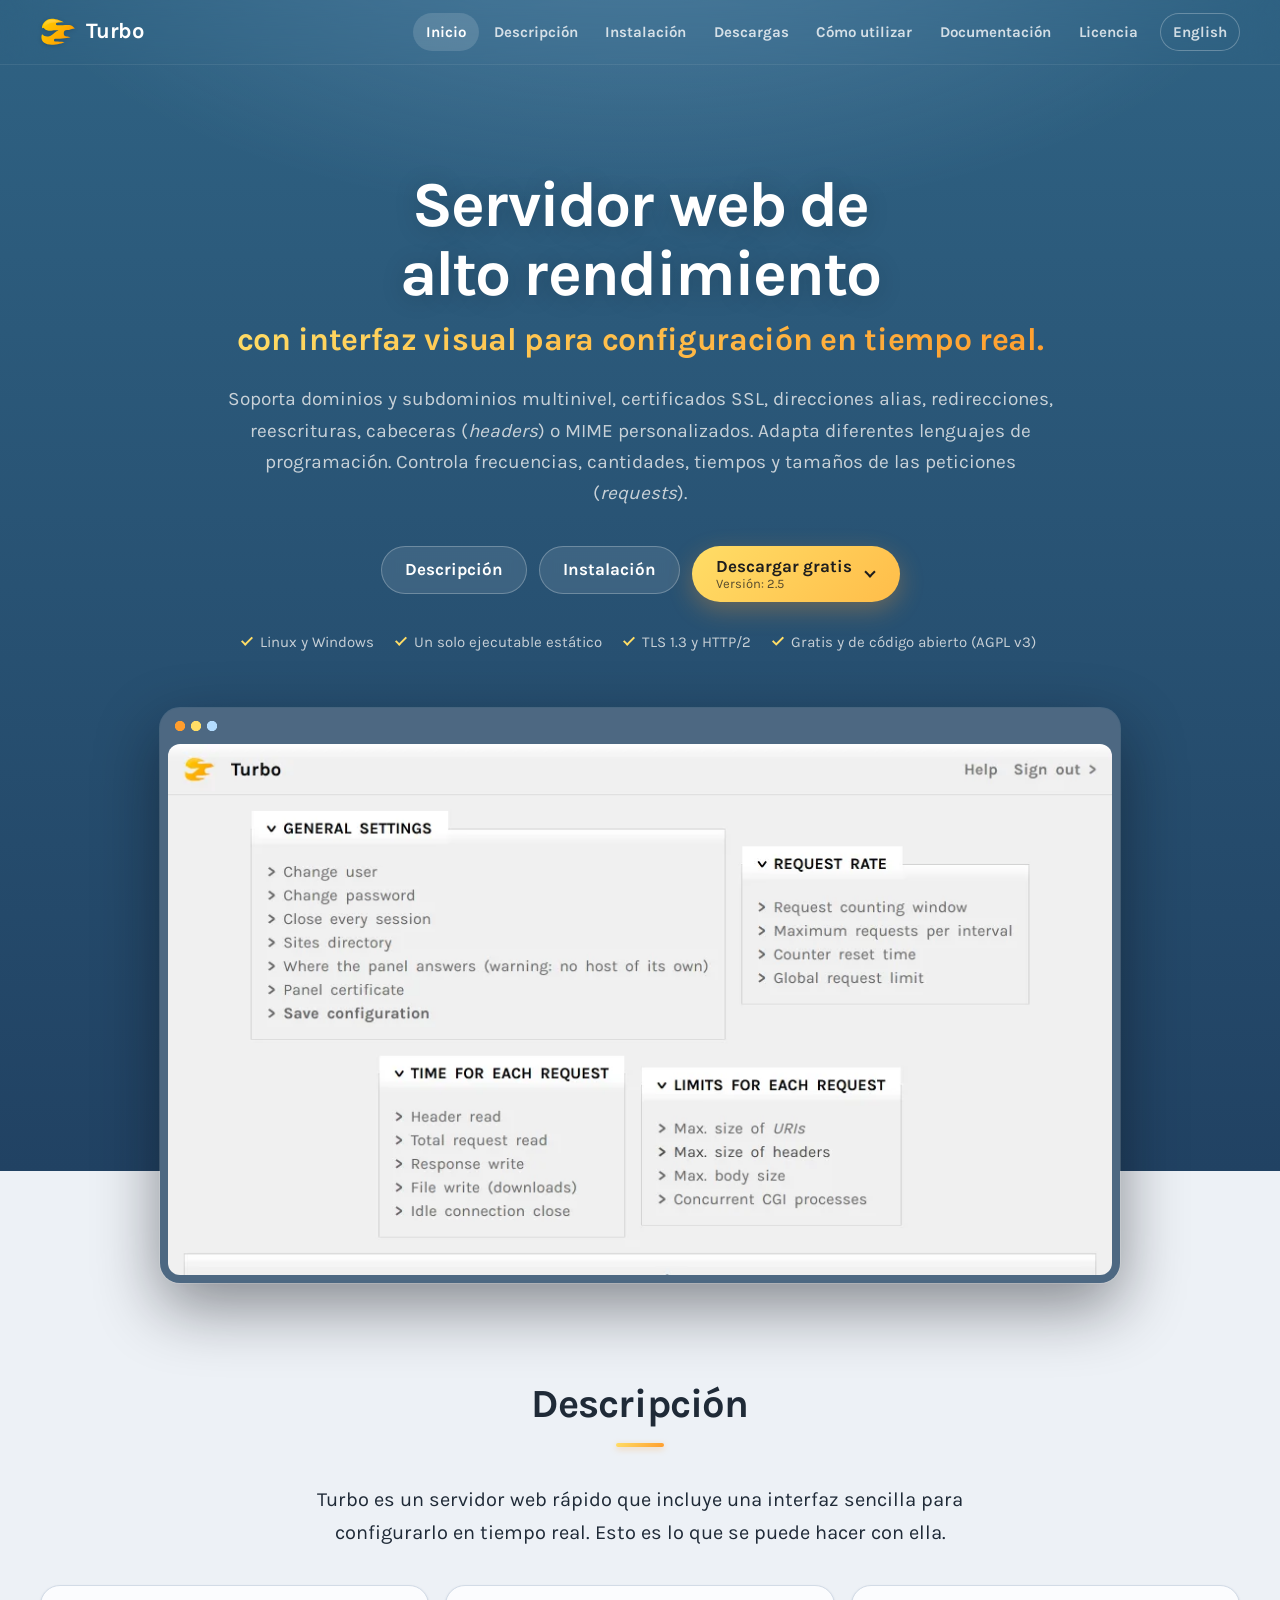
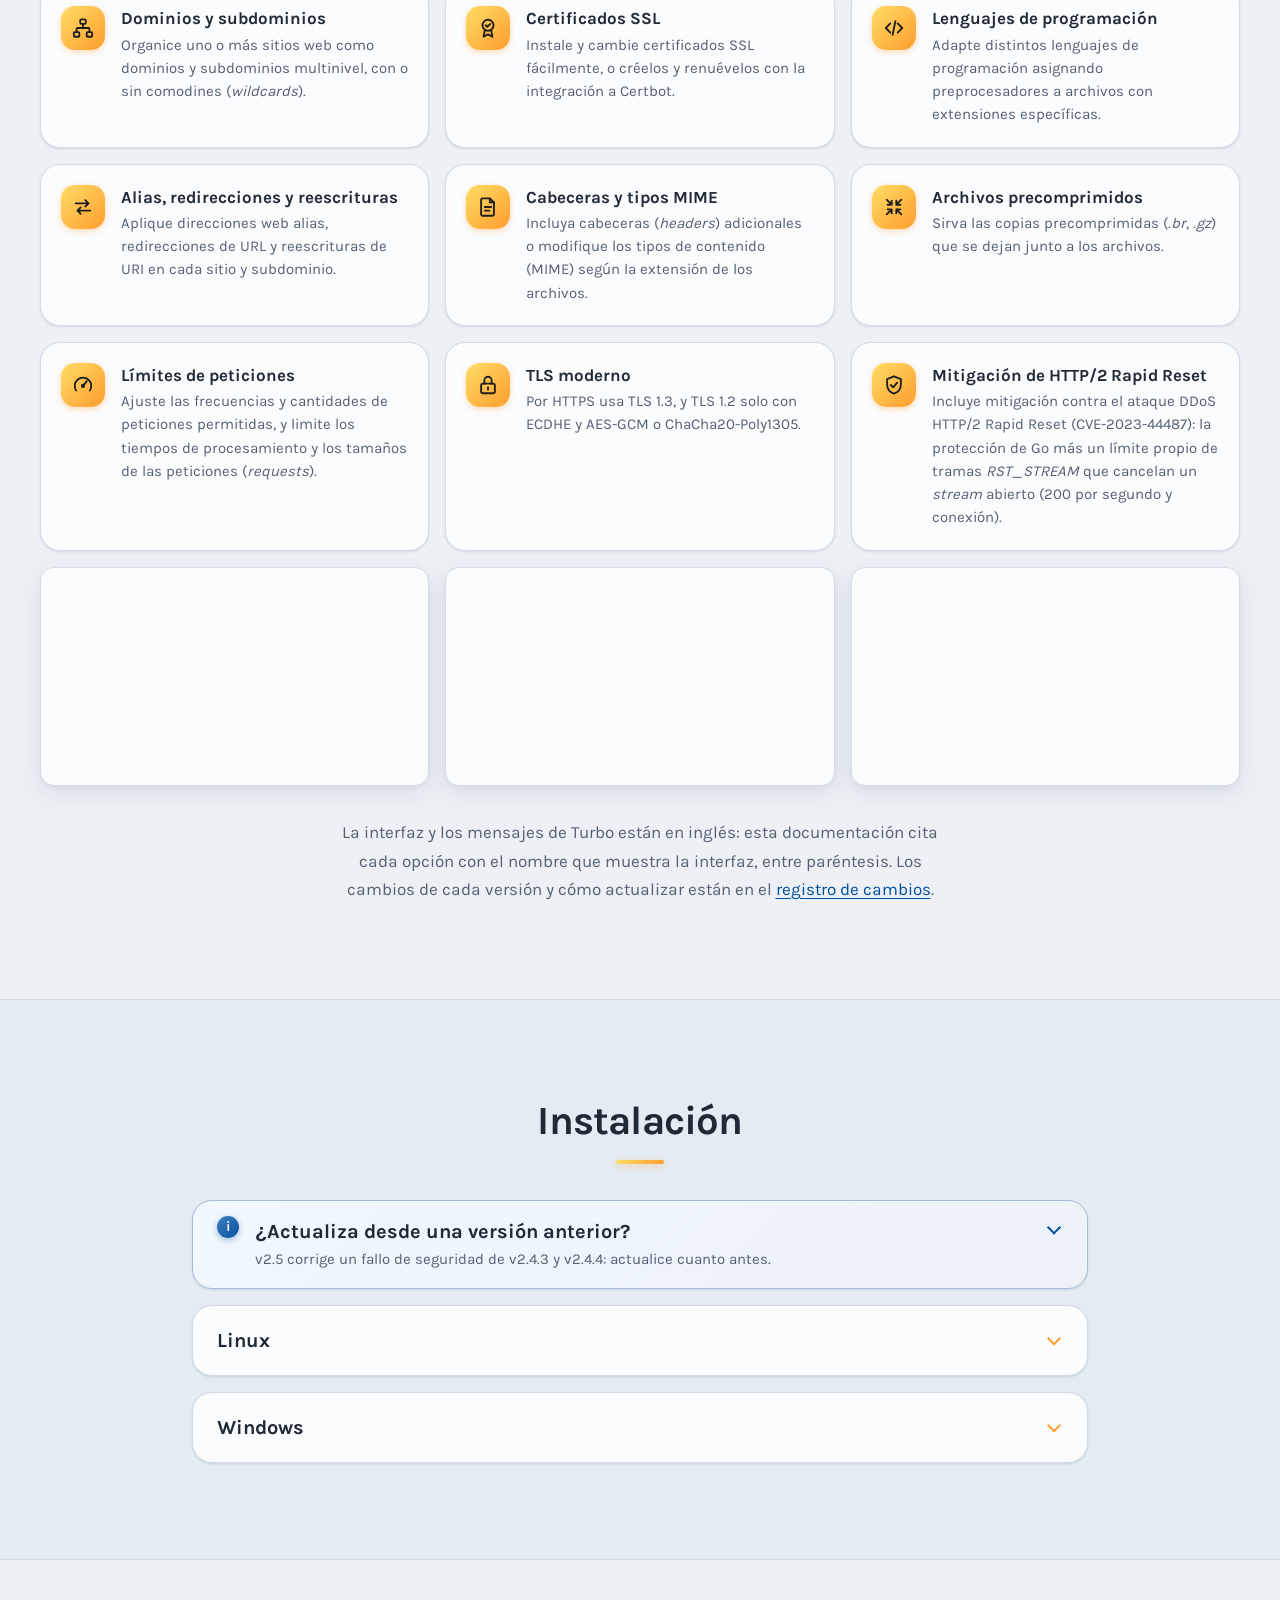
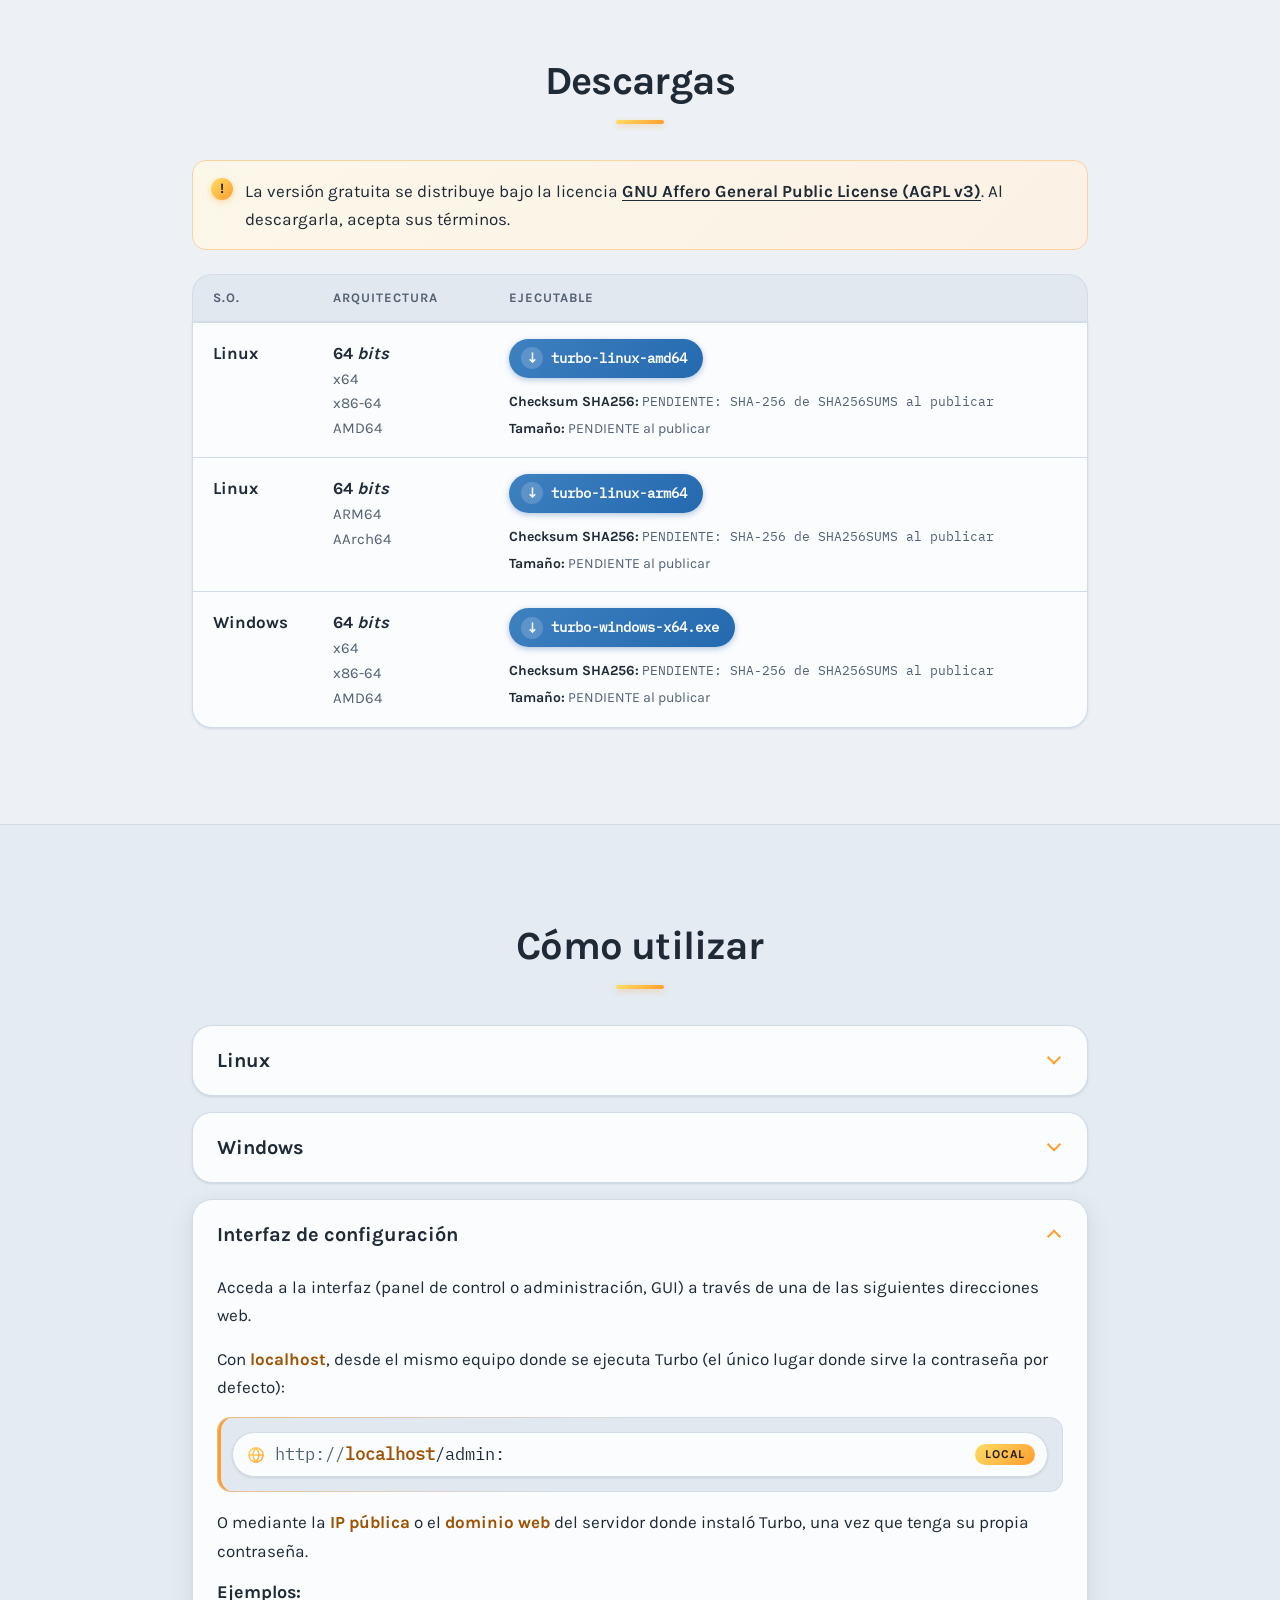
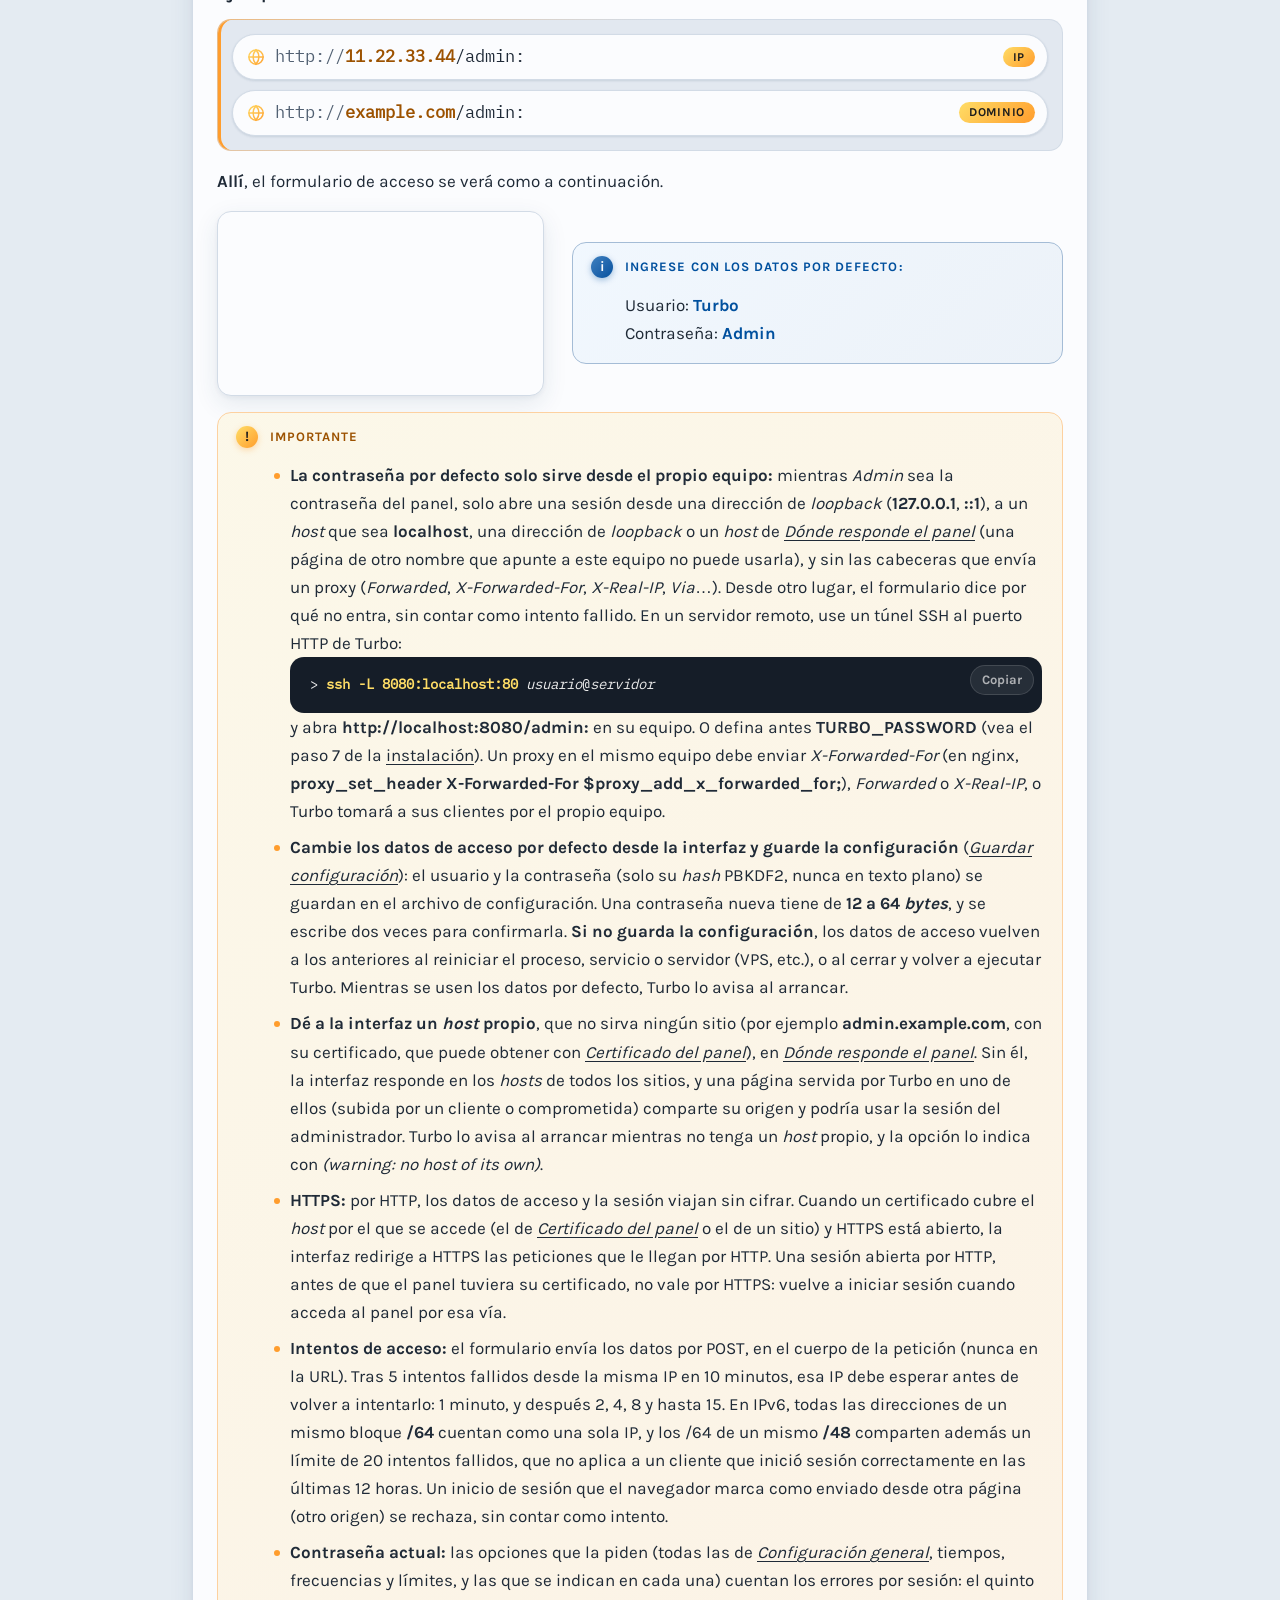
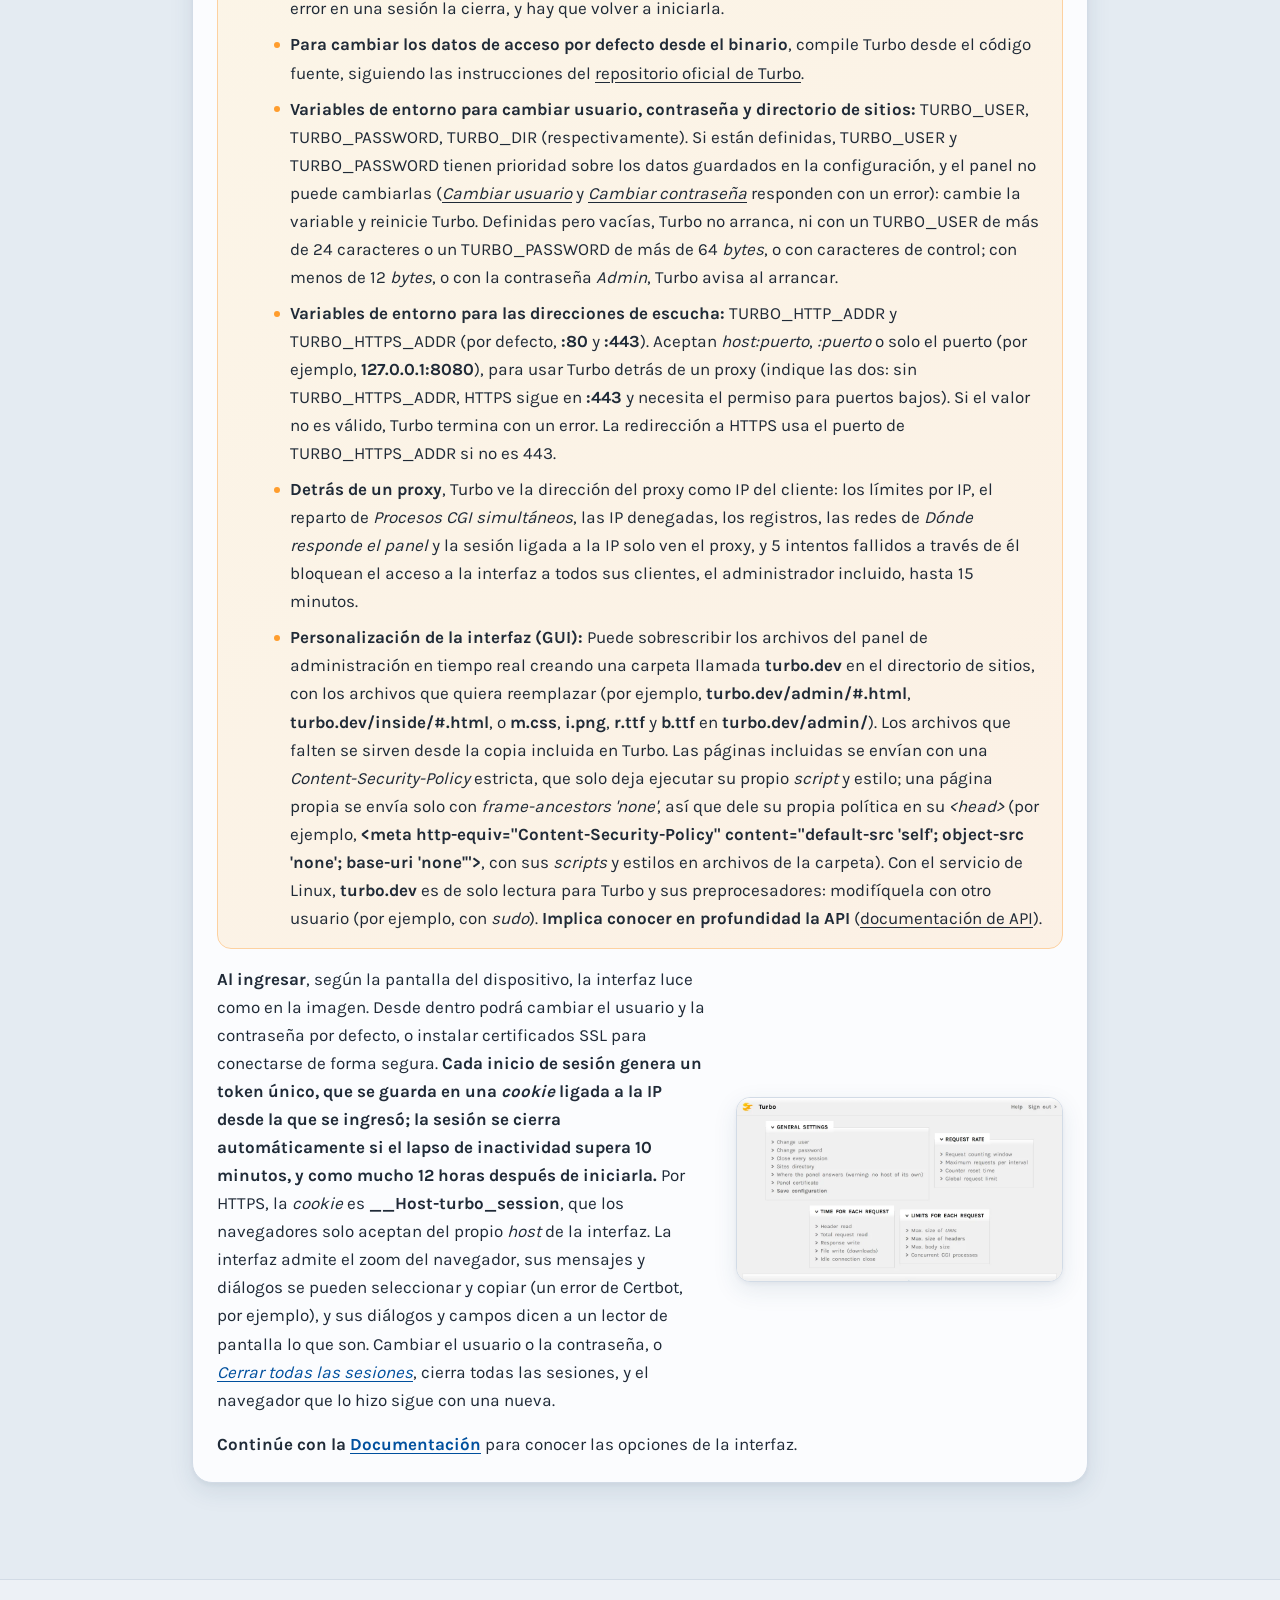
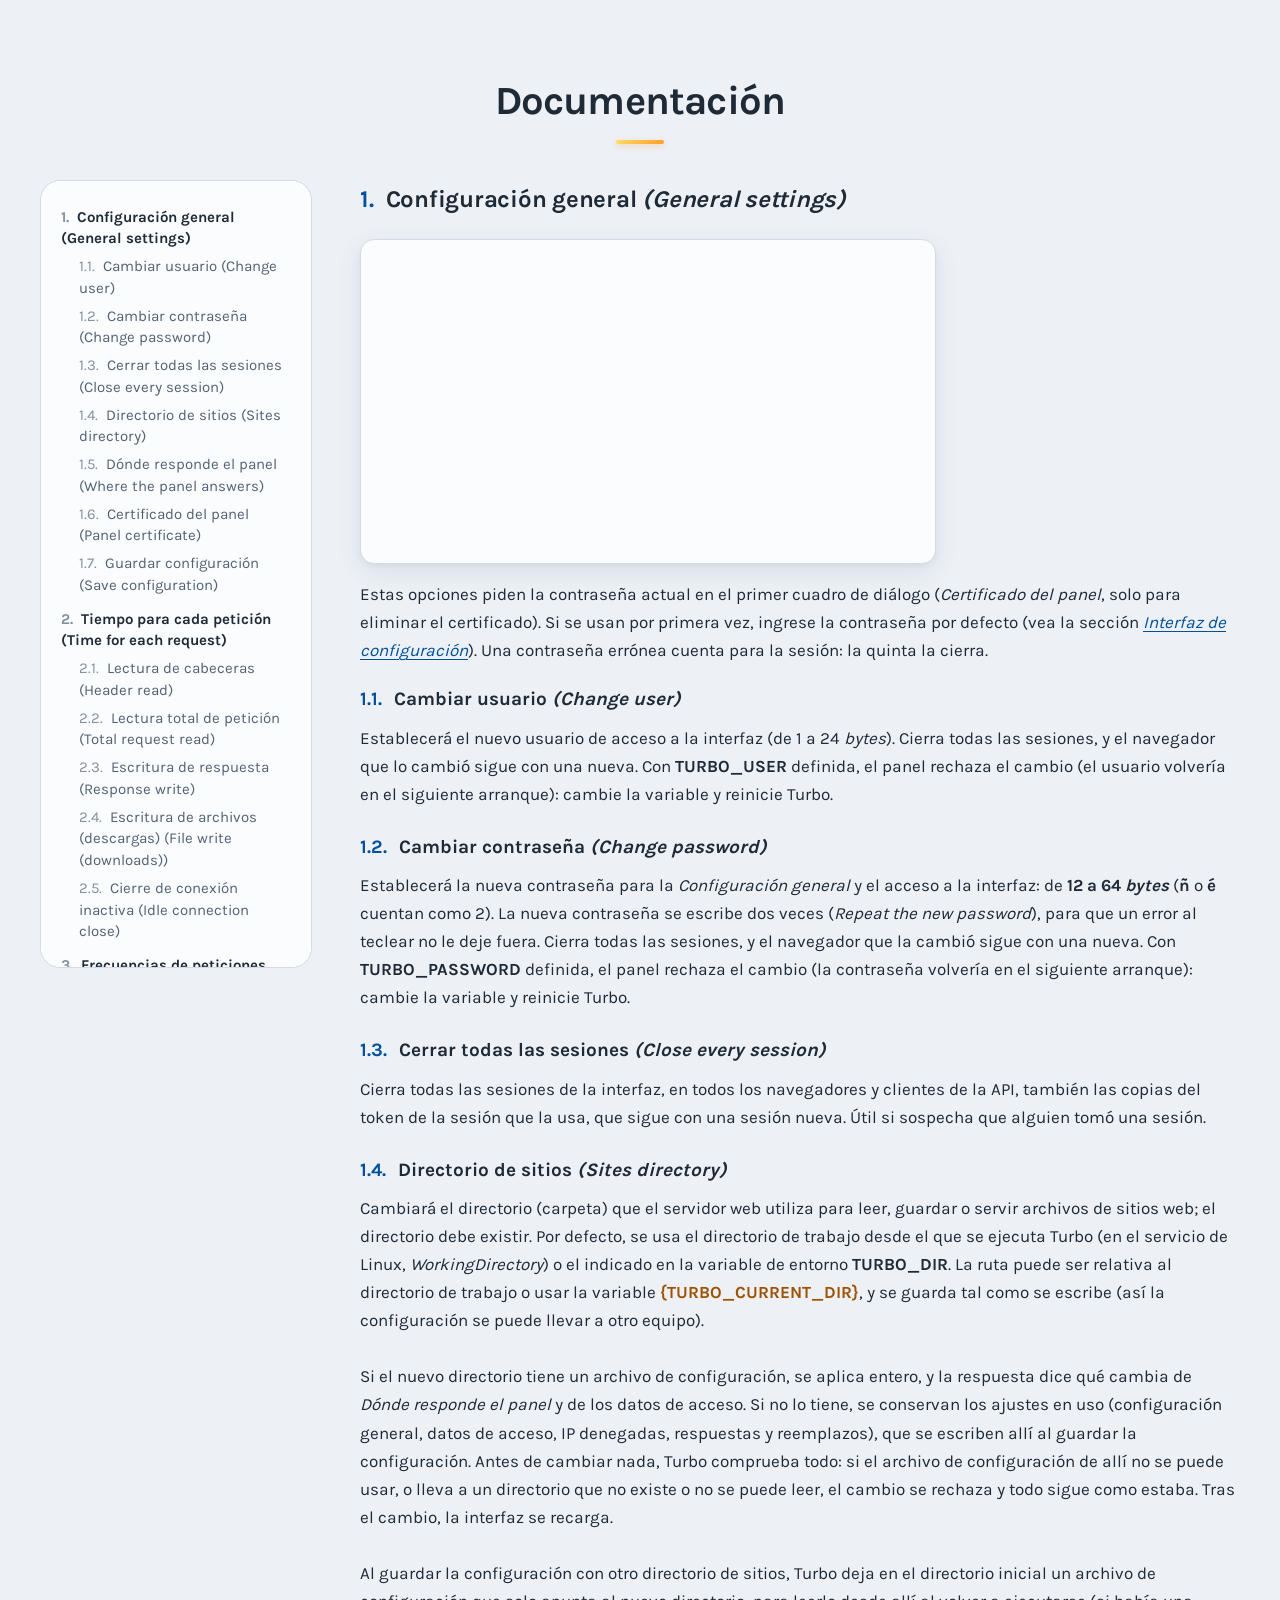
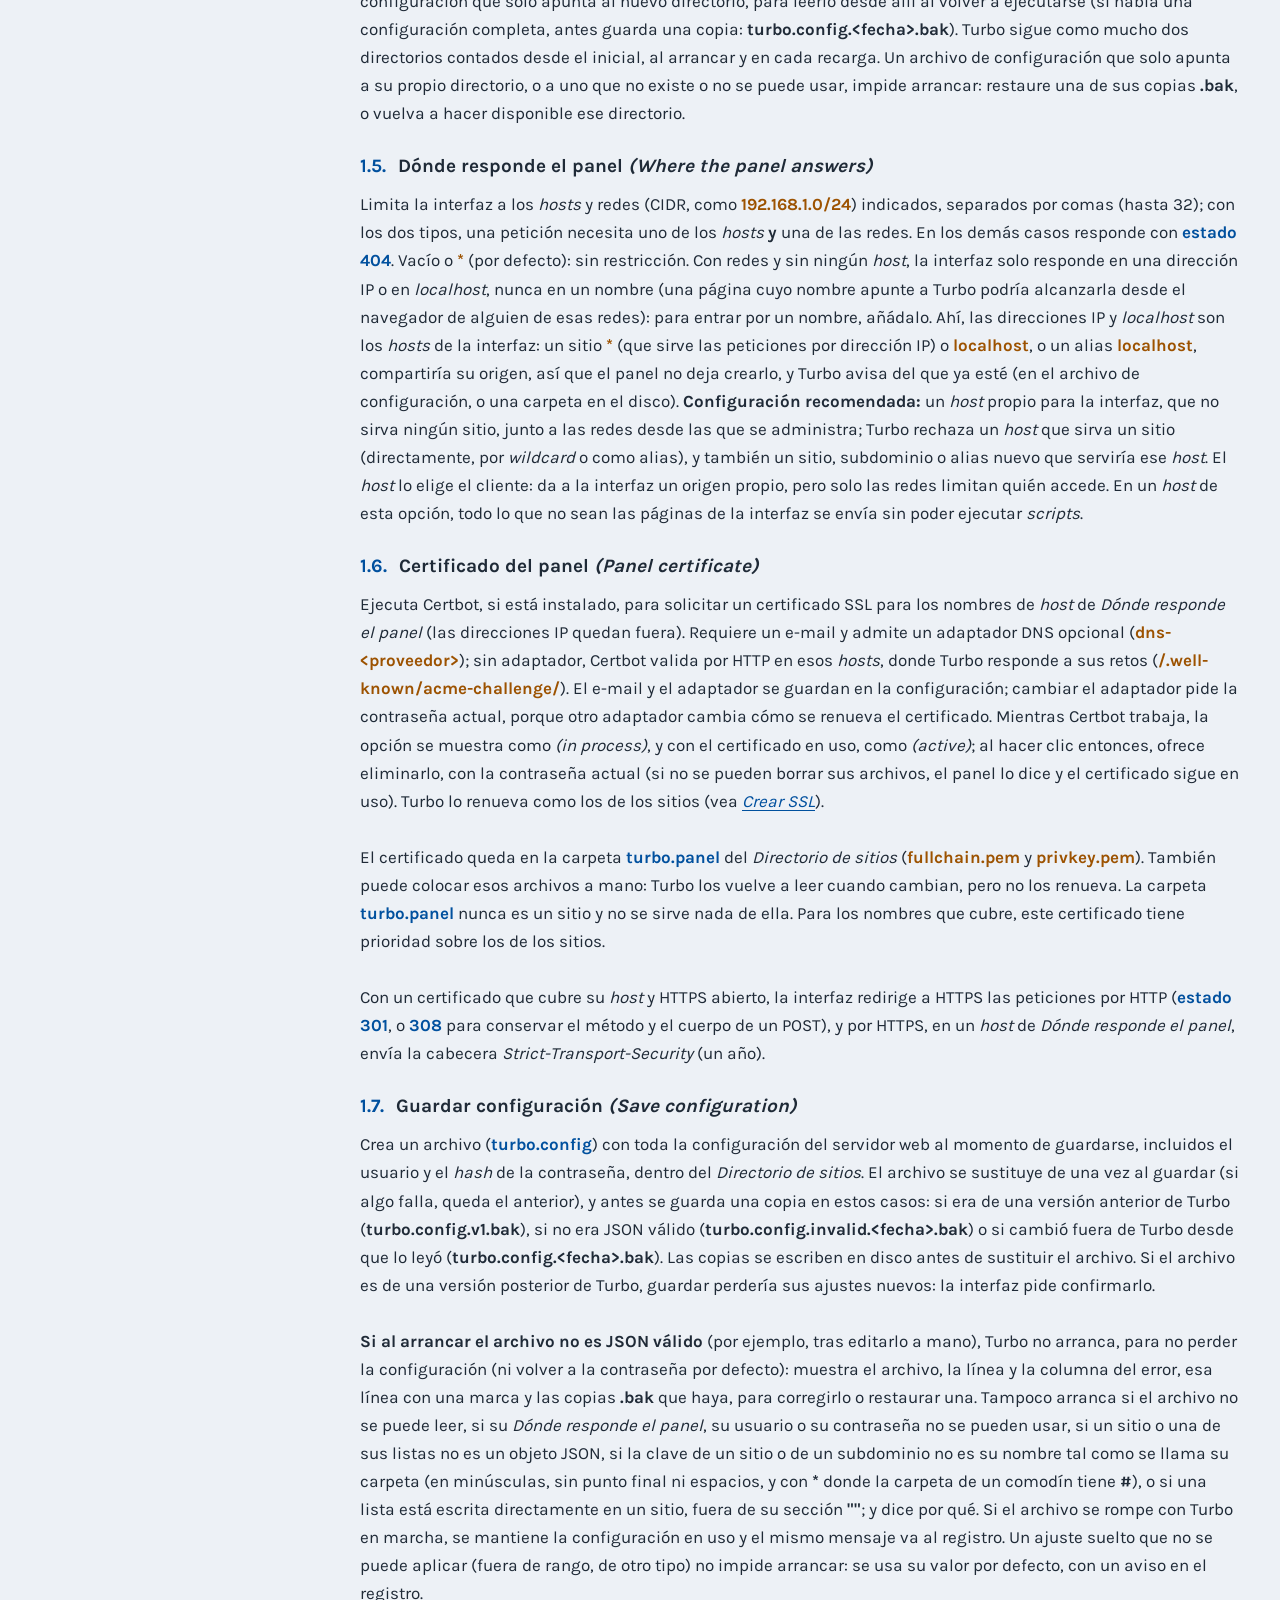
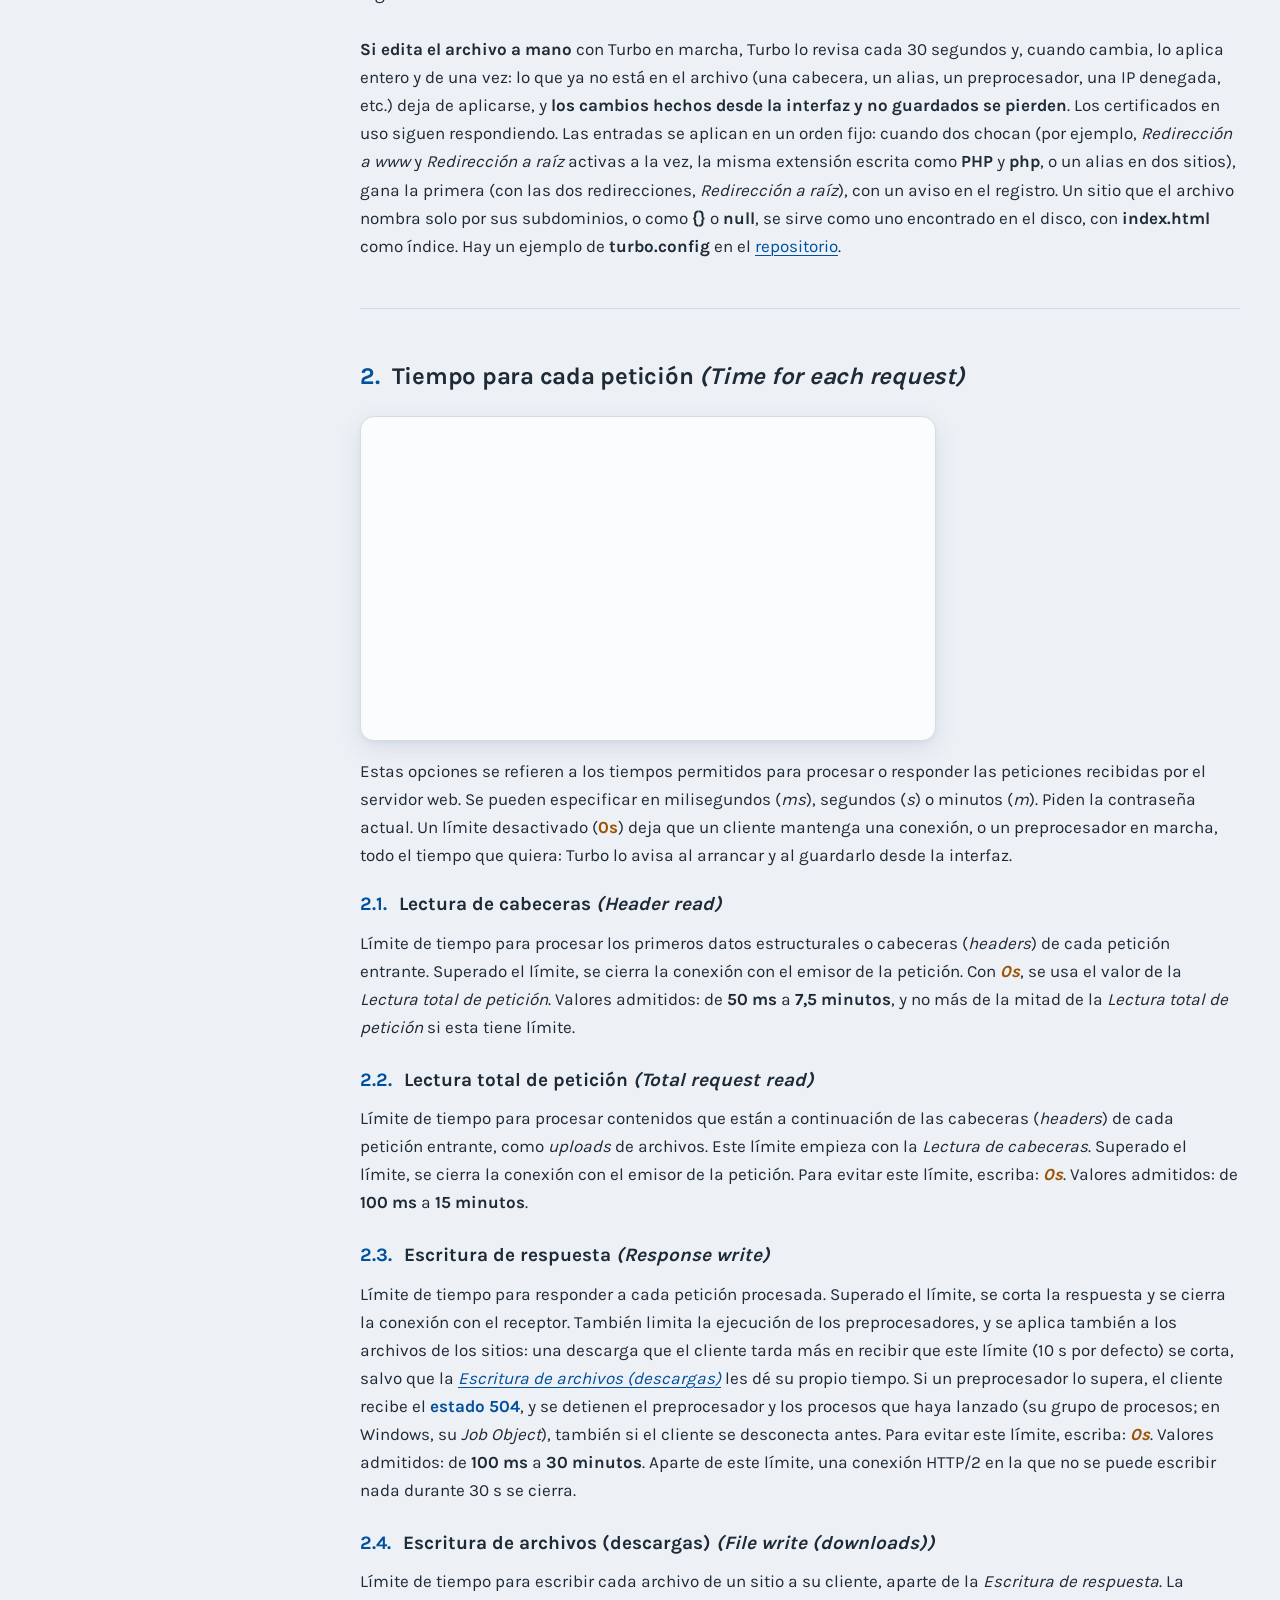
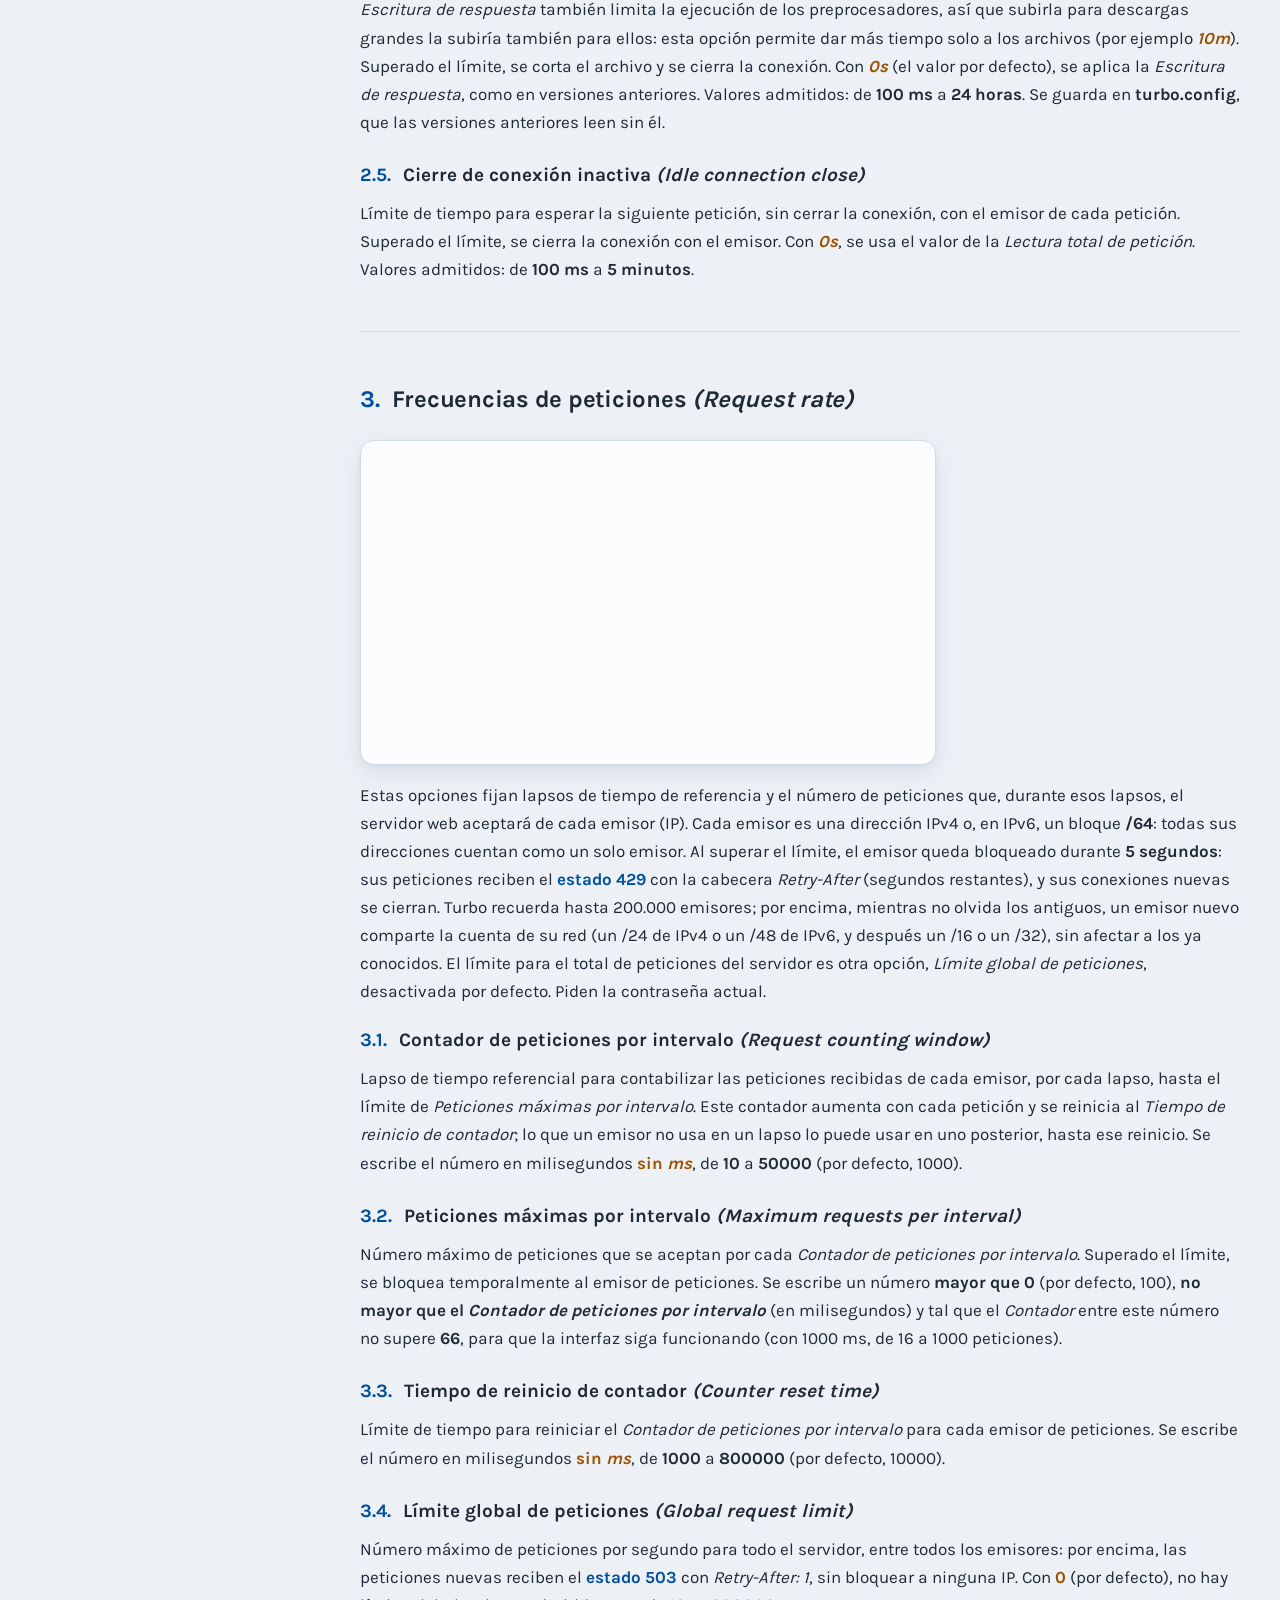
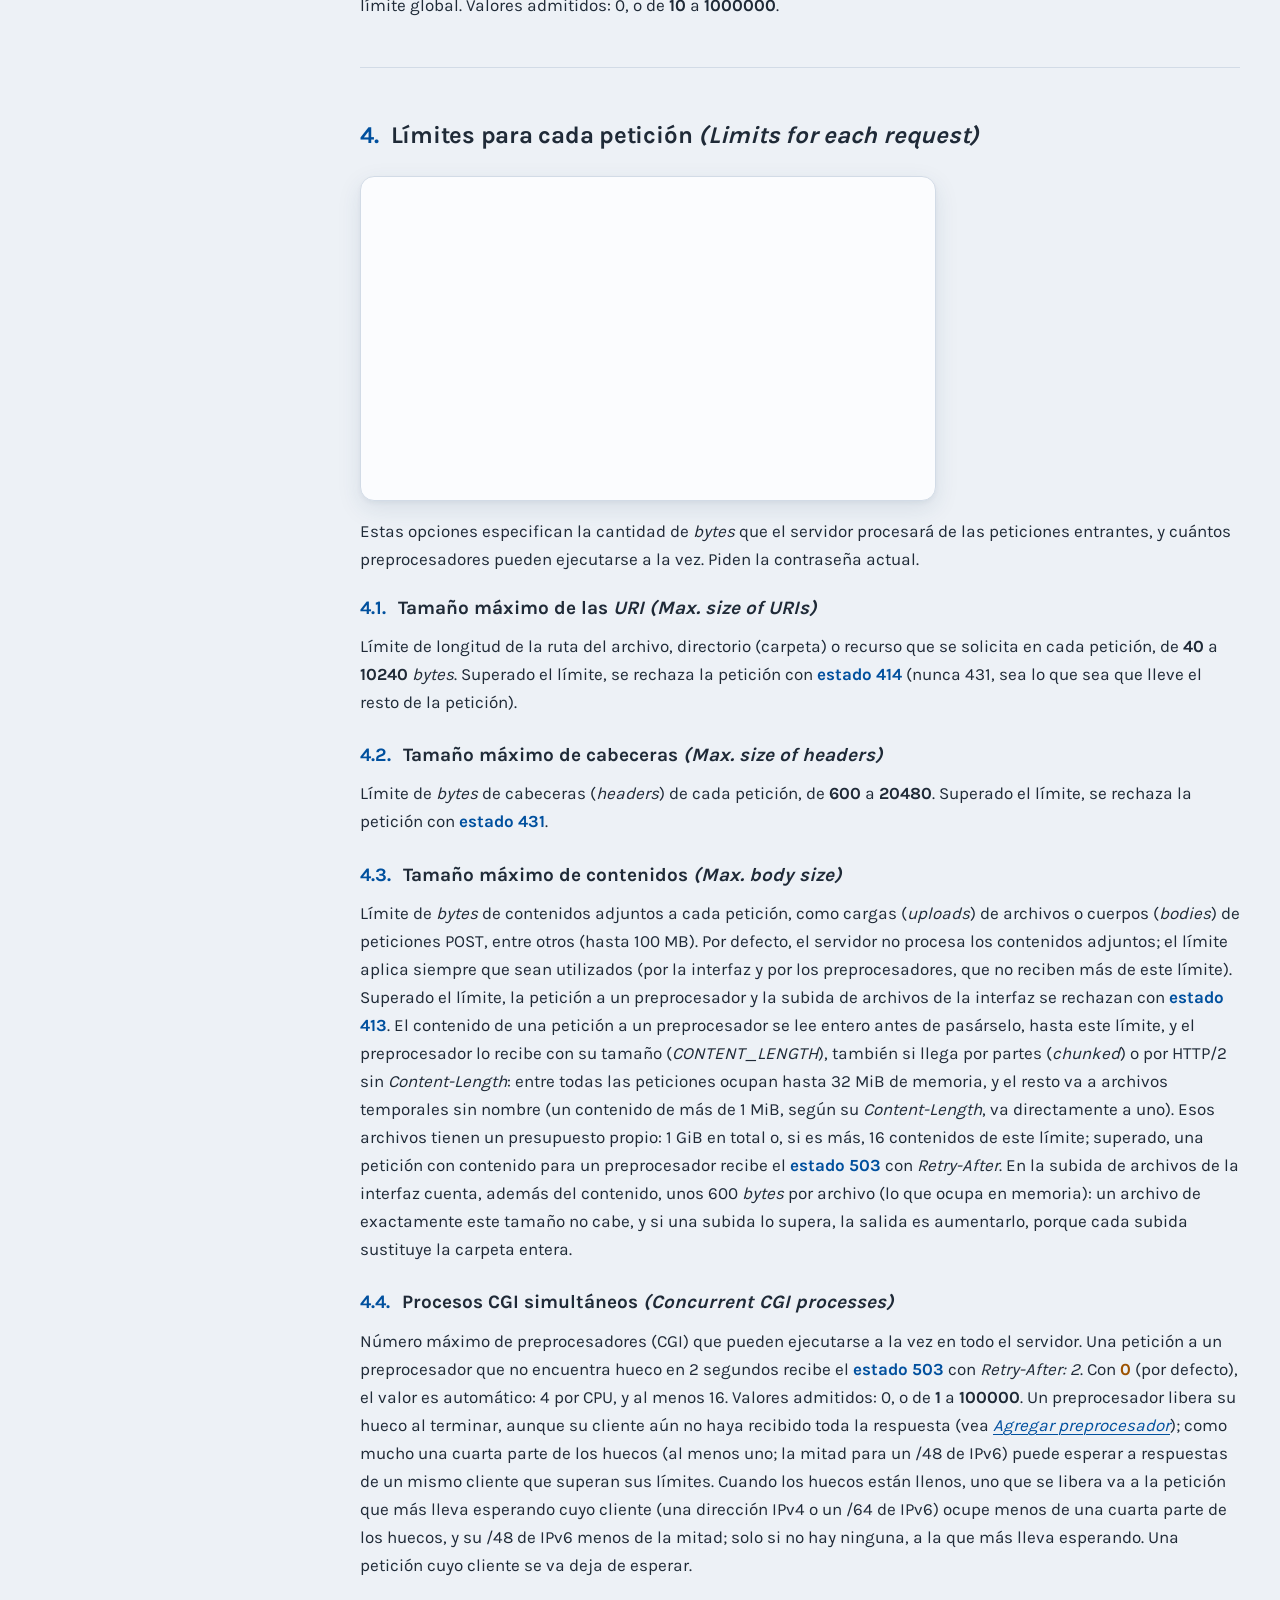
==== commit 2847e518: "v2.5.0." ====
--- a/es/index.html
+++ b/es/index.html
@@ -52,7 +52,7 @@
 		"name": "Turbo",
 		"applicationCategory": "DeveloperApplication",
 		"operatingSystem": "Linux, Windows",
-		"softwareVersion": "2.4.4",
+		"softwareVersion": "2.5",
 		"url": "https://turbo.okzgn.com/es/",
 		"inLanguage": "es",
 		"image": "https://turbo.okzgn.com/turbo.icon.png",
@@ -95,7 +95,7 @@
 			<ul>
 				<li><a href="/es/#Description"><span>Descripción</span></a></li>
 				<li><a href="/es/#Install"><span>Instalación</span></a></li>
-				<li class="wide"><a href="/es/#Downloads" class="cta"><span>Descargar gratis<sub>Versión: 2.4.4</sub></span></a></li>
+				<li class="wide"><a href="/es/#Downloads" class="cta"><span>Descargar gratis<sub>Versión: 2.5</sub></span></a></li>
 			</ul>
 			<ul class="facts">
 				<li>Linux y Windows</li>
@@ -131,9 +131,19 @@
 		<article id="Install">
 			<h3>Instalación</h3>
 			<details class="accordion info">
-				<summary><span><b>¿Actualiza desde una versión anterior?<small>v2.4.4 trae las correcciones de seguridad de v2.4.3: actualice cuanto antes.</small></b></span></summary>
-				<p>Si viene de v2.4.3, sustituya el binario y nada más: v2.4.4 es el mismo servidor, con su isotipo nuevo. Si actualiza desde v2.4.2, v2.4.1, v2.4 o v2.3.rc3, lea primero en el <a target="_blank" rel="noopener" href="https://github.com/okzgn/turbo-go/blob/main/CHANGELOG.es.md">registro de cambios</a> la sección de actualización de su versión (y luego las de las posteriores), y haga una copia de la carpeta de sitios, <b>turbo.config</b> incluido.</p>
-				<p><b>Entre los cambios incompatibles de v2.4.3 (v2.4.4 no añade ninguno):</b></p>
+				<summary><span><b>¿Actualiza desde una versión anterior?<small>v2.5 corrige un fallo de seguridad de v2.4.3 y v2.4.4: actualice cuanto antes.</small></b></span></summary>
+				<p>Si viene de v2.4.4 o v2.4.3, sustituya el binario: lo configurado sigue haciendo lo mismo, con las excepciones que el registro de cambios enumera en <i>Actualizar desde v2.4.4</i>, las principales abajo. Si actualiza desde v2.4.2, v2.4.1, v2.4 o v2.3.rc3, lea primero en el <a target="_blank" rel="noopener" href="https://github.com/okzgn/turbo-go/blob/main/CHANGELOG.es.md">registro de cambios</a> la sección de actualización de su versión (y luego las de las posteriores), y haga una copia de la carpeta de sitios, <b>turbo.config</b> incluido.</p>
+				<p><b>Entre los cambios de v2.5:</b></p>
+				<ul class="list">
+					<li>Una cabecera cuyo valor empieza por <b>=</b> es una expresión, y una reescritura con una expresión pide la contraseña actual; se rechaza una reescritura hacia otra dirección cuyo <i>host</i> elige el cliente.</li>
+					<li>Un preprocesador cuya ruta empieza por <b>dx&gt;</b> funciona en el modo dx.</li>
+					<li>En <b>turbo.config</b>, una clave que no es el nombre de un sitio o de un subdominio hace inválido el archivo, y un preprocesador cuya extensión no se puede usar hace que la extensión que se quería responda con <b class="c-aqua">estado 500</b>.</li>
+					<li>Quitar el e-mail de un sitio y cambiar el adaptador de un certificado piden la contraseña actual.</li>
+					<li>Se rechaza un alias que es una dirección IP y, con <i>Dónde responde el panel</i> solo de redes, un sitio nuevo <b>*</b> o <b>localhost</b> y un alias <b>localhost</b>.</li>
+					<li>Cada línea de <b>turbo.denials</b> lleva su hora después de quién.</li>
+					<li>Las plazas de <i>Procesos CGI simultáneos</i> se reparten mientras hay peticiones esperando: un cliente puede ocupar una cuarta parte, y las recibe todas cuando nadie más espera.</li>
+				</ul>
+				<p><b>Entre los cambios incompatibles de v2.4.3, para quien viene de v2.4.2 o anterior:</b></p>
 				<ul class="list">
 					<li>Una carpeta pedida sin su <b>/</b> final se redirige a la misma ruta con ella.</li>
 					<li>Añadir una reescritura hacia otra dirección, añadir una IP denegada y desactivar el HTTPS de un sitio piden la contraseña actual.</li>
@@ -187,7 +197,7 @@
 
 							<h4 class="pre-title">Ejemplo:</h4>
 	<pre>&gt; cd <b class="c-aqua">$(mktemp -d)</b>
-&gt; <b class="c-yellow">wget https://github.com/okzgn/turbo-go/releases/download/v2.4.4/turbo-linux<b class="c-orange">-amd64</b></b></pre>
+&gt; <b class="c-yellow">wget https://github.com/okzgn/turbo-go/releases/download/v2.5/turbo-linux<b class="c-orange">-amd64</b></b></pre>
 							<blockquote class="note">En ARM64 (AArch64), descargue <b class="c-orange">turbo-linux-arm64</b> (y use ese nombre en el paso siguiente). Compruebe la descarga con el archivo <b>SHA256SUMS</b> de la versión, descargado en el mismo directorio (<b>sha256sum -c --ignore-missing SHA256SUMS</b>: <i>--ignore-missing</i> comprueba solo los ejecutables descargados). Una versión firmada por su editor trae además un archivo <b>SHA256SUMS.sig</b>, que muestra que las sumas son las del editor; <a target="_blank" rel="noopener" href="https://github.com/okzgn/turbo-go/blob/main/SECURITY.md">SECURITY.md</a> explica cómo comprobarlo.</blockquote>
 
 					</li>
@@ -288,7 +298,7 @@
 								<li>Para detener <b>momentáneamente</b> el servicio, use el comando <b class="c-orange"><i>stop</i></b>.</li>
 								<li>O use <b class="c-orange"><i>disable --now</i></b> para detener <b>completamente</b> el servicio e impedir que se inicie con el sistema.</li>
 								<li>Los mensajes de Turbo (con nivel y hora) quedan en el registro del sistema (<i>journal</i>); para verlos, use <b class="c-orange"><i>journalctl -u turbo</i></b> (con <b><i>-f</i></b>, para seguirlos en tiempo real).</li>
-								<li>La primera línea de cada arranque (<b><i>msg=Starting</i></b>) dice la versión de Turbo, el commit del que se compiló y la versión de Go, por ejemplo <b><i>version=v2.4.4 commit=… go=go1.26.11</i></b> (<b class="c-orange"><i>journalctl -u turbo | grep msg=Starting</i></b>): compárela con las versiones afectadas de un aviso de seguridad.</li>
+								<li>La primera línea de cada arranque (<b><i>msg=Starting</i></b>) dice la versión de Turbo, el commit del que se compiló y la versión de Go, por ejemplo <b><i>version=v2.5 commit=… go=go1.26.11</i></b> (<b class="c-orange"><i>journalctl -u turbo | grep msg=Starting</i></b>): compárela con las versiones afectadas de un aviso de seguridad.</li>
 							</ul>
 						</blockquote>
 					</li>
@@ -316,7 +326,7 @@
 						<span><b class="c-yellow"><a href="/es/#Downloads">Descargar</a></b> el ejecutable para Windows en el <b class="c-aqua">directorio anterior</b>, con el nombre <b class="c-orange">turbo.exe</b>.</span>
 
 						<h4 class="pre-title">Ejemplo:</h4>
-	<pre>&gt; <b class="c-yellow">Invoke-WebRequest https://github.com/okzgn/turbo-go/releases/download/v2.4.4/turbo-windows-x64.exe -OutFile <b class="c-aqua">C:\server\</b><b class="c-orange">turbo.exe</b></b></pre>
+	<pre>&gt; <b class="c-yellow">Invoke-WebRequest https://github.com/okzgn/turbo-go/releases/download/v2.5/turbo-windows-x64.exe -OutFile <b class="c-aqua">C:\server\</b><b class="c-orange">turbo.exe</b></b></pre>
 						<blockquote class="note">Compruebe la descarga con la suma de <a href="/es/#Downloads">Descargas</a> (<b>Get-FileHash C:\server\turbo.exe</b>).</blockquote>
 					</li>
 					<li>
@@ -349,7 +359,7 @@
 				<li><b>Linux</b></li>
 				<li><b>64 <i>bits</i></b><br>x64<br>x86-64<br>AMD64</li>
 				<li class="dl-file">
-					<a href="https://github.com/okzgn/turbo-go/releases/download/v2.4.4/turbo-linux-amd64">turbo-linux-amd64</a>
+					<a href="https://github.com/okzgn/turbo-go/releases/download/v2.5/turbo-linux-amd64">turbo-linux-amd64</a>
 					<ul>
 						<li><b>Checksum SHA256:</b> <i class="checksum">PENDIENTE: SHA-256 de SHA256SUMS al publicar</i></li>
 						<li><b>Tamaño:</b> PENDIENTE al publicar</li>
@@ -358,7 +368,7 @@
 				<li><b>Linux</b></li>
 				<li><b>64 <i>bits</i></b><br>ARM64<br>AArch64</li>
 				<li class="dl-file">
-					<a href="https://github.com/okzgn/turbo-go/releases/download/v2.4.4/turbo-linux-arm64">turbo-linux-arm64</a>
+					<a href="https://github.com/okzgn/turbo-go/releases/download/v2.5/turbo-linux-arm64">turbo-linux-arm64</a>
 					<ul>
 						<li><b>Checksum SHA256:</b> <i class="checksum">PENDIENTE: SHA-256 de SHA256SUMS al publicar</i></li>
 						<li><b>Tamaño:</b> PENDIENTE al publicar</li>
@@ -367,7 +377,7 @@
 				<li><b>Windows</b></li>
 				<li><b>64 <i>bits</i></b><br>x64<br>x86-64<br>AMD64</li>
 				<li class="dl-file">
-					<a href="https://github.com/okzgn/turbo-go/releases/download/v2.4.4/turbo-windows-x64.exe">turbo-windows-x64.exe</a>
+					<a href="https://github.com/okzgn/turbo-go/releases/download/v2.5/turbo-windows-x64.exe">turbo-windows-x64.exe</a>
 					<ul>
 						<li><b>Checksum SHA256:</b> <i class="checksum">PENDIENTE: SHA-256 de SHA256SUMS al publicar</i></li>
 						<li><b>Tamaño:</b> PENDIENTE al publicar</li>
@@ -457,7 +467,7 @@
 						<li><b>Para cambiar los datos de acceso por defecto desde el binario</b>, compile Turbo desde el código fuente, siguiendo las instrucciones del <a target="_blank" rel="noopener" href="https://github.com/okzgn/turbo-go">repositorio oficial de Turbo</a>.</li>
 						<li><b>Variables de entorno para cambiar usuario, contraseña y directorio de sitios:</b> TURBO_USER, TURBO_PASSWORD, TURBO_DIR (respectivamente). Si están definidas, TURBO_USER y TURBO_PASSWORD tienen prioridad sobre los datos guardados en la configuración, y el panel no puede cambiarlas (<a href="/es/#cp-0"><i>Cambiar usuario</i></a> y <a href="/es/#cp-1"><i>Cambiar contraseña</i></a> responden con un error): cambie la variable y reinicie Turbo. Definidas pero vacías, Turbo no arranca, ni con un TURBO_USER de más de 24 caracteres o un TURBO_PASSWORD de más de 64 <i>bytes</i>, o con caracteres de control; con menos de 12 <i>bytes</i>, o con la contraseña <i>Admin</i>, Turbo avisa al arrancar.</li>
 						<li><b>Variables de entorno para las direcciones de escucha:</b> TURBO_HTTP_ADDR y TURBO_HTTPS_ADDR (por defecto, <b>:80</b> y <b>:443</b>). Aceptan <i>host:puerto</i>, <i>:puerto</i> o solo el puerto (por ejemplo, <b>127.0.0.1:8080</b>), para usar Turbo detrás de un proxy (indique las dos: sin TURBO_HTTPS_ADDR, HTTPS sigue en <b>:443</b> y necesita el permiso para puertos bajos). Si el valor no es válido, Turbo termina con un error. La redirección a HTTPS usa el puerto de TURBO_HTTPS_ADDR si no es 443.</li>
-						<li><b>Detrás de un proxy</b>, Turbo ve la dirección del proxy como IP del cliente: los límites por IP, las IP denegadas, los registros, las redes de <i>Dónde responde el panel</i> y la sesión ligada a la IP solo ven el proxy, y 5 intentos fallidos a través de él bloquean el acceso a la interfaz a todos sus clientes, el administrador incluido, hasta 15 minutos.</li>
+						<li><b>Detrás de un proxy</b>, Turbo ve la dirección del proxy como IP del cliente: los límites por IP, el reparto de <i>Procesos CGI simultáneos</i>, las IP denegadas, los registros, las redes de <i>Dónde responde el panel</i> y la sesión ligada a la IP solo ven el proxy, y 5 intentos fallidos a través de él bloquean el acceso a la interfaz a todos sus clientes, el administrador incluido, hasta 15 minutos.</li>
 						<li><b>Personalización de la interfaz (GUI):</b> Puede sobrescribir los archivos del panel de administración en tiempo real creando una carpeta llamada <b>turbo.dev</b> en el directorio de sitios, con los archivos que quiera reemplazar (por ejemplo, <b>turbo.dev/admin/#.html</b>, <b>turbo.dev/inside/#.html</b>, o <b>m.css</b>, <b>i.png</b>, <b>r.ttf</b> y <b>b.ttf</b> en <b>turbo.dev/admin/</b>). Los archivos que falten se sirven desde la copia incluida en Turbo. Las páginas incluidas se envían con una <i>Content-Security-Policy</i> estricta, que solo deja ejecutar su propio <i>script</i> y estilo; una página propia se envía solo con <i>frame-ancestors 'none'</i>, así que dele su propia política en su <i>&lt;head&gt;</i> (por ejemplo, <b>&lt;meta http-equiv="Content-Security-Policy" content="default-src 'self'; object-src 'none'; base-uri 'none'"&gt;</b>, con sus <i>scripts</i> y estilos en archivos de la carpeta). Con el servicio de Linux, <b>turbo.dev</b> es de solo lectura para Turbo y sus preprocesadores: modifíquela con otro usuario (por ejemplo, con <i>sudo</i>). <b>Implica conocer en profundidad la API</b> (<a href="https://github.com/okzgn/turbo-go/blob/main/API_SPECIFICATION.es.md">documentación de API</a>).</li>
 					</ul>
 				</blockquote>
@@ -503,15 +513,15 @@
 						</li>
 						<li>
 							<h5 id="cp-4">Dónde responde el panel <i lang="en">(Where the panel answers)</i></h5><br>
-							<span>Limita la interfaz a los <i>hosts</i> y redes (CIDR, como <b class="c-yellow">192.168.1.0/24</b>) indicados, separados por comas (hasta 32); con los dos tipos, una petición necesita uno de los <i>hosts</i> <b>y</b> una de las redes. En los demás casos responde con <b class="c-aqua">estado 404</b>. Vacío o <b class="c-yellow">*</b> (por defecto): sin restricción. Con redes y sin ningún <i>host</i>, la interfaz solo responde en una dirección IP o en <i>localhost</i>, nunca en un nombre (una página cuyo nombre apunte a Turbo podría alcanzarla desde el navegador de alguien de esas redes): para entrar por un nombre, añádalo. <b>Configuración recomendada:</b> un <i>host</i> propio para la interfaz, que no sirva ningún sitio, junto a las redes desde las que se administra; Turbo rechaza un <i>host</i> que sirva un sitio (directamente, por <i>wildcard</i> o como alias), y también un sitio, subdominio o alias nuevo que serviría ese <i>host</i>. El <i>host</i> lo elige el cliente: da a la interfaz un origen propio, pero solo las redes limitan quién accede. En un <i>host</i> de esta opción, todo lo que no sean las páginas de la interfaz se envía sin poder ejecutar <i>scripts</i>.</span>
+							<span>Limita la interfaz a los <i>hosts</i> y redes (CIDR, como <b class="c-yellow">192.168.1.0/24</b>) indicados, separados por comas (hasta 32); con los dos tipos, una petición necesita uno de los <i>hosts</i> <b>y</b> una de las redes. En los demás casos responde con <b class="c-aqua">estado 404</b>. Vacío o <b class="c-yellow">*</b> (por defecto): sin restricción. Con redes y sin ningún <i>host</i>, la interfaz solo responde en una dirección IP o en <i>localhost</i>, nunca en un nombre (una página cuyo nombre apunte a Turbo podría alcanzarla desde el navegador de alguien de esas redes): para entrar por un nombre, añádalo. Ahí, las direcciones IP y <i>localhost</i> son los <i>hosts</i> de la interfaz: un sitio <b class="c-yellow">*</b> (que sirve las peticiones por dirección IP) o <b class="c-yellow">localhost</b>, o un alias <b class="c-yellow">localhost</b>, compartiría su origen, así que el panel no deja crearlo, y Turbo avisa del que ya esté (en el archivo de configuración, o una carpeta en el disco). <b>Configuración recomendada:</b> un <i>host</i> propio para la interfaz, que no sirva ningún sitio, junto a las redes desde las que se administra; Turbo rechaza un <i>host</i> que sirva un sitio (directamente, por <i>wildcard</i> o como alias), y también un sitio, subdominio o alias nuevo que serviría ese <i>host</i>. El <i>host</i> lo elige el cliente: da a la interfaz un origen propio, pero solo las redes limitan quién accede. En un <i>host</i> de esta opción, todo lo que no sean las páginas de la interfaz se envía sin poder ejecutar <i>scripts</i>.</span>
 						</li>
 						<li>
 							<h5 id="cp-5">Certificado del panel <i lang="en">(Panel certificate)</i></h5><br>
-							<span>Ejecuta Certbot, si está instalado, para solicitar un certificado SSL para los nombres de <i>host</i> de <i>Dónde responde el panel</i> (las direcciones IP quedan fuera). Requiere un e-mail y admite un adaptador DNS opcional (<b class="c-yellow">dns-&lt;proveedor&gt;</b>); sin adaptador, Certbot valida por HTTP en esos <i>hosts</i>, donde Turbo responde a sus retos (<b class="c-yellow">/.well-known/acme-challenge/</b>). El e-mail y el adaptador se guardan en la configuración. Mientras Certbot trabaja, la opción se muestra como <i>(in process)</i>, y con el certificado en uso, como <i>(active)</i>; al hacer clic entonces, ofrece eliminarlo, con la contraseña actual (si no se pueden borrar sus archivos, el panel lo dice y el certificado sigue en uso). Turbo lo renueva como los de los sitios (vea <a href="/es/#oss-1"><i>Crear SSL</i></a>).<br><br>El certificado queda en la carpeta <b class="c-aqua">turbo.panel</b> del <i>Directorio de sitios</i> (<b class="c-yellow">fullchain.pem</b> y <b class="c-yellow">privkey.pem</b>). También puede colocar esos archivos a mano: Turbo los vuelve a leer cuando cambian, pero no los renueva. La carpeta <b class="c-aqua">turbo.panel</b> nunca es un sitio y no se sirve nada de ella. Para los nombres que cubre, este certificado tiene prioridad sobre los de los sitios.<br><br>Con un certificado que cubre su <i>host</i> y HTTPS abierto, la interfaz redirige a HTTPS las peticiones por HTTP (<b class="c-aqua">estado 301</b>, o <b class="c-aqua">308</b> para conservar el método y el cuerpo de un POST), y por HTTPS, en un <i>host</i> de <i>Dónde responde el panel</i>, envía la cabecera <i>Strict-Transport-Security</i> (un año).</span>
+							<span>Ejecuta Certbot, si está instalado, para solicitar un certificado SSL para los nombres de <i>host</i> de <i>Dónde responde el panel</i> (las direcciones IP quedan fuera). Requiere un e-mail y admite un adaptador DNS opcional (<b class="c-yellow">dns-&lt;proveedor&gt;</b>); sin adaptador, Certbot valida por HTTP en esos <i>hosts</i>, donde Turbo responde a sus retos (<b class="c-yellow">/.well-known/acme-challenge/</b>). El e-mail y el adaptador se guardan en la configuración; cambiar el adaptador pide la contraseña actual, porque otro adaptador cambia cómo se renueva el certificado. Mientras Certbot trabaja, la opción se muestra como <i>(in process)</i>, y con el certificado en uso, como <i>(active)</i>; al hacer clic entonces, ofrece eliminarlo, con la contraseña actual (si no se pueden borrar sus archivos, el panel lo dice y el certificado sigue en uso). Turbo lo renueva como los de los sitios (vea <a href="/es/#oss-1"><i>Crear SSL</i></a>).<br><br>El certificado queda en la carpeta <b class="c-aqua">turbo.panel</b> del <i>Directorio de sitios</i> (<b class="c-yellow">fullchain.pem</b> y <b class="c-yellow">privkey.pem</b>). También puede colocar esos archivos a mano: Turbo los vuelve a leer cuando cambian, pero no los renueva. La carpeta <b class="c-aqua">turbo.panel</b> nunca es un sitio y no se sirve nada de ella. Para los nombres que cubre, este certificado tiene prioridad sobre los de los sitios.<br><br>Con un certificado que cubre su <i>host</i> y HTTPS abierto, la interfaz redirige a HTTPS las peticiones por HTTP (<b class="c-aqua">estado 301</b>, o <b class="c-aqua">308</b> para conservar el método y el cuerpo de un POST), y por HTTPS, en un <i>host</i> de <i>Dónde responde el panel</i>, envía la cabecera <i>Strict-Transport-Security</i> (un año).</span>
 						</li>
 						<li>
 							<h5 id="cp-6">Guardar configuración <i lang="en">(Save configuration)</i></h5><br>
-							<span>Crea un archivo (<b class="c-aqua">turbo.config</b>) con toda la configuración del servidor web al momento de guardarse, incluidos el usuario y el <i>hash</i> de la contraseña, dentro del <i>Directorio de sitios</i>. El archivo se sustituye de una vez al guardar (si algo falla, queda el anterior), y antes se guarda una copia en estos casos: si era de una versión anterior de Turbo (<b>turbo.config.v1.bak</b>), si no era JSON válido (<b>turbo.config.invalid.&lt;fecha&gt;.bak</b>) o si cambió fuera de Turbo desde que lo leyó (<b>turbo.config.&lt;fecha&gt;.bak</b>). Las copias se escriben en disco antes de sustituir el archivo. Si el archivo es de una versión posterior de Turbo, guardar perdería sus ajustes nuevos: la interfaz pide confirmarlo.<br><br><b>Si al arrancar el archivo no es JSON válido</b> (por ejemplo, tras editarlo a mano), Turbo no arranca, para no perder la configuración (ni volver a la contraseña por defecto): muestra el archivo, la línea y la columna del error, esa línea con una marca y las copias <b>.bak</b> que haya, para corregirlo o restaurar una. Tampoco arranca si el archivo no se puede leer, si su <i>Dónde responde el panel</i>, su usuario o su contraseña no se pueden usar, si un sitio o una de sus listas no es un objeto JSON, o si una lista está escrita directamente en un sitio, fuera de su sección <b>""</b>; y dice por qué. Si el archivo se rompe con Turbo en marcha, se mantiene la configuración en uso y el mismo mensaje va al registro. Un ajuste suelto que no se puede aplicar (fuera de rango, de otro tipo) no impide arrancar: se usa su valor por defecto, con un aviso en el registro.<br><br><b>Si edita el archivo a mano</b> con Turbo en marcha, Turbo lo revisa cada 30 segundos y, cuando cambia, lo aplica entero y de una vez: lo que ya no está en el archivo (una cabecera, un alias, un preprocesador, una IP denegada, etc.) deja de aplicarse, y <b>los cambios hechos desde la interfaz y no guardados se pierden</b>. Los certificados en uso siguen respondiendo. Las entradas se aplican en un orden fijo: cuando dos chocan (por ejemplo, <i>Redirección a www</i> y <i>Redirección a raíz</i> activas a la vez, la misma extensión escrita como <b>PHP</b> y <b>php</b>, o un alias en dos sitios), gana la primera (con las dos redirecciones, <i>Redirección a raíz</i>), con un aviso en el registro. Un sitio que el archivo nombra solo por sus subdominios, o como <b>{}</b> o <b>null</b>, se sirve como uno encontrado en el disco, con <b>index.html</b> como índice. Hay un ejemplo de <b>turbo.config</b> en el <a target="_blank" rel="noopener" href="https://github.com/okzgn/turbo-go/blob/main/server/testdata/config/v2-example.json">repositorio</a>.</span>
+							<span>Crea un archivo (<b class="c-aqua">turbo.config</b>) con toda la configuración del servidor web al momento de guardarse, incluidos el usuario y el <i>hash</i> de la contraseña, dentro del <i>Directorio de sitios</i>. El archivo se sustituye de una vez al guardar (si algo falla, queda el anterior), y antes se guarda una copia en estos casos: si era de una versión anterior de Turbo (<b>turbo.config.v1.bak</b>), si no era JSON válido (<b>turbo.config.invalid.&lt;fecha&gt;.bak</b>) o si cambió fuera de Turbo desde que lo leyó (<b>turbo.config.&lt;fecha&gt;.bak</b>). Las copias se escriben en disco antes de sustituir el archivo. Si el archivo es de una versión posterior de Turbo, guardar perdería sus ajustes nuevos: la interfaz pide confirmarlo.<br><br><b>Si al arrancar el archivo no es JSON válido</b> (por ejemplo, tras editarlo a mano), Turbo no arranca, para no perder la configuración (ni volver a la contraseña por defecto): muestra el archivo, la línea y la columna del error, esa línea con una marca y las copias <b>.bak</b> que haya, para corregirlo o restaurar una. Tampoco arranca si el archivo no se puede leer, si su <i>Dónde responde el panel</i>, su usuario o su contraseña no se pueden usar, si un sitio o una de sus listas no es un objeto JSON, si la clave de un sitio o de un subdominio no es su nombre tal como se llama su carpeta (en minúsculas, sin punto final ni espacios, y con <b>*</b> donde la carpeta de un comodín tiene <b>#</b>), o si una lista está escrita directamente en un sitio, fuera de su sección <b>""</b>; y dice por qué. Si el archivo se rompe con Turbo en marcha, se mantiene la configuración en uso y el mismo mensaje va al registro. Un ajuste suelto que no se puede aplicar (fuera de rango, de otro tipo) no impide arrancar: se usa su valor por defecto, con un aviso en el registro.<br><br><b>Si edita el archivo a mano</b> con Turbo en marcha, Turbo lo revisa cada 30 segundos y, cuando cambia, lo aplica entero y de una vez: lo que ya no está en el archivo (una cabecera, un alias, un preprocesador, una IP denegada, etc.) deja de aplicarse, y <b>los cambios hechos desde la interfaz y no guardados se pierden</b>. Los certificados en uso siguen respondiendo. Las entradas se aplican en un orden fijo: cuando dos chocan (por ejemplo, <i>Redirección a www</i> y <i>Redirección a raíz</i> activas a la vez, la misma extensión escrita como <b>PHP</b> y <b>php</b>, o un alias en dos sitios), gana la primera (con las dos redirecciones, <i>Redirección a raíz</i>), con un aviso en el registro. Un sitio que el archivo nombra solo por sus subdominios, o como <b>{}</b> o <b>null</b>, se sirve como uno encontrado en el disco, con <b>index.html</b> como índice. Hay un ejemplo de <b>turbo.config</b> en el <a target="_blank" rel="noopener" href="https://github.com/okzgn/turbo-go/blob/main/server/testdata/config/v2-example.json">repositorio</a>.</span>
 						</li>
 					</ol>
 				</li>
@@ -596,7 +606,7 @@
 						</li>
 						<li>
 							<h5 id="lp-3">Procesos CGI simultáneos <i lang="en">(Concurrent CGI processes)</i></h5><br>
-							<span>Número máximo de preprocesadores (CGI) que pueden ejecutarse a la vez en todo el servidor. Una petición a un preprocesador que no encuentra hueco en 2 segundos recibe el <b class="c-aqua">estado 503</b> con <i>Retry-After: 2</i>. Con <b class="c-yellow">0</b> (por defecto), el valor es automático: 4 por CPU, y al menos 16. Valores admitidos: 0, o de <b>1</b> a <b>100000</b>. Un preprocesador libera su hueco al terminar, aunque su cliente aún no haya recibido toda la respuesta (vea <a href="/es/#so-3"><i>Agregar preprocesador</i></a>); como mucho una cuarta parte de los huecos (al menos uno; la mitad para un /48 de IPv6) puede esperar a respuestas de un mismo cliente que superan sus límites.</span>
+							<span>Número máximo de preprocesadores (CGI) que pueden ejecutarse a la vez en todo el servidor. Una petición a un preprocesador que no encuentra hueco en 2 segundos recibe el <b class="c-aqua">estado 503</b> con <i>Retry-After: 2</i>. Con <b class="c-yellow">0</b> (por defecto), el valor es automático: 4 por CPU, y al menos 16. Valores admitidos: 0, o de <b>1</b> a <b>100000</b>. Un preprocesador libera su hueco al terminar, aunque su cliente aún no haya recibido toda la respuesta (vea <a href="/es/#so-3"><i>Agregar preprocesador</i></a>); como mucho una cuarta parte de los huecos (al menos uno; la mitad para un /48 de IPv6) puede esperar a respuestas de un mismo cliente que superan sus límites. Cuando los huecos están llenos, uno que se libera va a la petición que más lleva esperando cuyo cliente (una dirección IPv4 o un /64 de IPv6) ocupe menos de una cuarta parte de los huecos, y su /48 de IPv6 menos de la mitad; solo si no hay ninguna, a la que más lleva esperando. Una petición cuyo cliente se va deja de esperar.</span>
 						</li>
 					</ol>
 				</li>
@@ -645,16 +655,16 @@
 						<li>
 							<h5 id="oss-1">Crear SSL <i lang="en">(Create SSL)</i></h5>
 							<section>
-								<p>Ejecuta Certbot, si está instalado, para solicitar el certificado SSL para el sitio o subdominio, solo al hacer clic. Requiere un e-mail (para los avisos de Certbot) y admite un adaptador opcional, que solo puede ser un complemento DNS de Certbot (<b class="c-yellow">dns-&lt;proveedor&gt;</b>, como <i>dns-route53</i>); sin adaptador, Certbot valida el dominio a través de la carpeta <b class="c-yellow">@</b> del sitio o subdominio (una petición a <b class="c-yellow">/.well-known/acme-challenge/</b> cuyo archivo está en <b class="c-yellow">@</b> se sirve tal cual, sin reescrituras ni redirecciones a www, raíz o HTTPS). Certbot se ejecutará en segundo plano, en la carpeta <b class="c-aqua">turbo.certificates</b> del <i>Directorio de sitios</i> (tiene 3 minutos, y 10 con un adaptador DNS, que puede esperar a que se propaguen los registros), y se mostrará el resultado o el estado del proceso (en curso mientras Certbot trabaja; la interfaz lo consulta hasta 11 minutos) haciendo clic en <i>Respuesta SSL</i>. Si el sitio o subdominio es <i>wildcard</i>, el certificado requiere un adaptador DNS (y el complemento de Certbot respectivo instalado). Si el sitio ya tiene un certificado de menos de 75 días, no se ejecuta Certbot.<br><br>Las carpetas de Certbot de los sitios comparten la cuenta ACME de su e-mail, guardada en <b class="c-aqua">turbo.certificates/_acme-accounts/</b>: obtener certificados para muchos sitios no choca con el límite de Let's Encrypt de 10 cuentas nuevas por IP cada 3 horas. Certbot y sus <i>hooks</i> reciben el entorno de Turbo sin las variables <i>TURBO_*</i>.<br><br>Turbo revisa cada día (y al iniciarse) los certificados que obtuvo con esta opción y los <b>renueva automáticamente</b> cuando les quedan menos de 30 días; si la <i>Redirección a HTTPS</i> está activa, el certificado renovado se usa sin reiniciar. Los certificados colocados manualmente no se renuevan, pero Turbo vuelve a leer los archivos de un certificado a los 30 s de cambiar (por ejemplo, renovado por otro programa); un par que aún no carga (una cadena nueva cuya clave no ha llegado) deja el que está en uso, y se vuelve a leer en cada revisión hasta que carga, con un único aviso en el registro.<br><br><b>Qué certificado recibe un nombre:</b> si varios lo cubren, el del panel; si no, el válido del sitio de ese nombre, después cualquier otro válido, y uno caducado solo si ninguno válido lo cubre. El registro avisa cuando el certificado de un sitio no cubre su nombre.</p>
+								<p>Ejecuta Certbot, si está instalado, para solicitar el certificado SSL para el sitio o subdominio, solo al hacer clic. Requiere un e-mail (para los avisos de Certbot) y admite un adaptador opcional, que solo puede ser un complemento DNS de Certbot (<b class="c-yellow">dns-&lt;proveedor&gt;</b>, como <i>dns-route53</i>); sin adaptador, Certbot valida el dominio a través de la carpeta <b class="c-yellow">@</b> del sitio o subdominio (una petición a <b class="c-yellow">/.well-known/acme-challenge/</b> cuyo archivo está en <b class="c-yellow">@</b> se sirve tal cual, sin reescrituras ni redirecciones a www, raíz o HTTPS). Certbot se ejecutará en segundo plano, en la carpeta <b class="c-aqua">turbo.certificates</b> del <i>Directorio de sitios</i> (tiene 3 minutos, y 10 con un adaptador DNS, que puede esperar a que se propaguen los registros), y se mostrará el resultado o el estado del proceso (en curso mientras Certbot trabaja; la interfaz lo consulta hasta 11 minutos) haciendo clic en <i>Respuesta SSL</i>. Si el sitio o subdominio es <i>wildcard</i>, el certificado requiere un adaptador DNS (y el complemento de Certbot respectivo instalado). Si el sitio ya tiene un certificado de menos de 75 días, no se ejecuta Certbot. Cambiar el adaptador pide la contraseña actual: otro adaptador cambia cómo se renueva el certificado.<br><br>Las carpetas de Certbot de los sitios comparten la cuenta ACME de su e-mail, guardada en <b class="c-aqua">turbo.certificates/_acme-accounts/</b>: obtener certificados para muchos sitios no choca con el límite de Let's Encrypt de 10 cuentas nuevas por IP cada 3 horas. Certbot y sus <i>hooks</i> reciben el entorno de Turbo sin las variables <i>TURBO_*</i>.<br><br>Turbo revisa cada día (y al iniciarse) los certificados que obtuvo con esta opción y los <b>renueva automáticamente</b> cuando les quedan menos de 30 días; si la <i>Redirección a HTTPS</i> está activa, el certificado renovado se usa sin reiniciar. Los certificados colocados manualmente no se renuevan, pero Turbo vuelve a leer los archivos de un certificado a los 30 s de cambiar (por ejemplo, renovado por otro programa); un par que aún no carga (una cadena nueva cuya clave no ha llegado) deja el que está en uso, y se vuelve a leer en cada revisión hasta que carga, con un único aviso en el registro.<br><br><b>Qué certificado recibe un nombre:</b> si varios lo cubren, el del panel; si no, el válido del sitio de ese nombre, después cualquier otro válido, y uno caducado solo si ninguno válido lo cubre. El registro avisa cuando el certificado de un sitio no cubre su nombre.</p>
 							</section>
 							<ol>
 								<li>
 									<h6>Borrar SSL <i lang="en">(Delete SSL)</i></h6><br>
-									<span>Elimina los archivos del certificado SSL relativos al sitio o subdominio, tenga la antigüedad que tenga; si no hay certificado, no hace nada. Pide la contraseña actual. Si el HTTPS del sitio está activado (<i>R. HTTPS</i>), pregunta además <i>Stop using the certificate right away, too?</i> (¿Dejar de usar el certificado de inmediato?)<br><br><b>No:</b> se borran los archivos, pero el certificado en uso <b>se mantiene en memoria RAM hasta que se instale otro, se desactive la <i>R. HTTPS</i> o se reinicie Turbo</b>, aunque esté expirado: así, reemplazar un certificado no deja ningún hueco.<br><br><b>Sí:</b> se deja de usar en el acto. El sitio conserva su ajuste de <i>R. HTTPS</i>, pero queda sin HTTPS, y sin redirección a él, hasta que se instale otro certificado, que se pone en uso solo. Responder <i>Sí</i> también deja de usar un certificado que una eliminación anterior dejó en uso sin archivos.</span>
+									<span>Elimina los archivos del certificado SSL relativos al sitio o subdominio, tenga la antigüedad que tenga; si no hay certificado, no hace nada. Pide la contraseña actual. Mientras Certbot emite o renueva el certificado, no se puede eliminar (el panel lo dice): elimínelo cuando Certbot termine. Si el HTTPS del sitio está activado (<i>R. HTTPS</i>), pregunta además <i>Stop using the certificate right away, too?</i> (¿Dejar de usar el certificado de inmediato?)<br><br><b>No:</b> se borran los archivos, pero el certificado en uso <b>se mantiene en memoria RAM hasta que se instale otro, se desactive la <i>R. HTTPS</i> o se reinicie Turbo</b>, aunque esté expirado: así, reemplazar un certificado no deja ningún hueco.<br><br><b>Sí:</b> se deja de usar en el acto. El sitio conserva su ajuste de <i>R. HTTPS</i>, pero queda sin HTTPS, y sin redirección a él, hasta que se instale otro certificado, que se pone en uso solo. Responder <i>Sí</i> también deja de usar un certificado que una eliminación anterior dejó en uso sin archivos.</span>
 								</li>
 								<li>
 									<h6>E-mail</h6><br>
-									<span>Cambia el e-mail del sitio o subdominio, el que recibe Certbot para sus avisos y que usan sus renovaciones. Guardar un e-mail vacío lo quita: <b>el certificado se queda, pero Turbo deja de renovarlo</b> (antes, la única forma de detener una renovación era eliminar el certificado). El panel pide solo el valor nuevo, sin la contraseña actual, y pide confirmar si se deja vacío (<i>Remove the e-mail? The certificate stays, and Turbo no longer renews it.</i>). El e-mail y el adaptador de <i>Crear SSL</i> se guardan juntos o ninguno: con un adaptador no válido, tampoco se guarda el e-mail. Para solicitar un certificado de nuevo, <i>Crear SSL</i> necesita un e-mail.</span>
+									<span>Cambia el e-mail del sitio o subdominio, el que recibe Certbot para sus avisos y que usan sus renovaciones. Guardar un e-mail vacío lo quita: <b>el certificado se queda, pero Turbo deja de renovarlo</b> (antes, la única forma de detener una renovación era eliminar el certificado). El panel pide solo el valor nuevo y, si se deja vacío, pide confirmarlo (<i>Remove the e-mail? The certificate stays, and Turbo no longer renews it.</i>) y la contraseña actual, porque sin renovaciones el certificado caduca. El e-mail y el adaptador de <i>Crear SSL</i> se guardan juntos o ninguno: con un adaptador no válido, tampoco se guarda el e-mail. Para solicitar un certificado de nuevo, <i>Crear SSL</i> necesita un e-mail.</span>
 								</li>
 								<li>
 									<h6>Respuesta SSL <i lang="en">(SSL response)</i></h6><br>
@@ -782,7 +792,7 @@
 								<div>
 									<a href="../data/img/add-headers.webp"><img src="../data/img/add-headers-sm.webp" alt="Imagen de Agregar cabecera" width="960" height="540" loading="lazy" decoding="async"></a>
 								</div>
-								<p>Agrega la cabecera (<i>header</i>) con el nombre y el contenido especificados a las respuestas de los archivos y preprocesadores del subdominio (no a las respuestas 404 ni a las redirecciones de reescrituras, HTTPS o www). El nombre admite letras, números, <b class="c-yellow">-</b> y <b class="c-yellow">.</b>, hasta 48 caracteres; el contenido, hasta 512. Agregarla y borrarla piden la contraseña actual. Una <i>Content-Security-Policy</i> agregada aquí se envía junto a la de Turbo, nunca en su lugar. Una cabecera con el nombre de una que HTTP fija para la conexión y para la longitud de un cuerpo (<i>Content-Length</i>, <i>Transfer-Encoding</i>, <i>Connection</i>, <i>Keep-Alive</i>, <i>Proxy-Connection</i>, <i>TE</i>, <i>Trailer</i> o <i>Upgrade</i>) se rechaza (<i>Header reserved</i>; en <b>turbo.config</b>, se descarta con un aviso), pues podría cortar una respuesta o unirla con la siguiente. Una cabecera del sitio sustituye, entera, la del mismo nombre que envía un preprocesador: con <i>Set-Cookie</i> o <i>Vary</i> entre las cabeceras del sitio, se pierden las de sus preprocesadores. Borrar una cabecera funciona sean cuales sean las mayúsculas con que se escribió.</p>
+								<p>Agrega la cabecera (<i>header</i>) con el nombre y el contenido especificados a las respuestas de los archivos y preprocesadores del subdominio (no a las respuestas 404 ni a las redirecciones de reescrituras, HTTPS o www). El nombre admite letras, números, <b class="c-yellow">-</b> y <b class="c-yellow">.</b>, hasta 48 caracteres; el contenido, hasta 512. Agregarla y borrarla piden la contraseña actual. Una <i>Content-Security-Policy</i> agregada aquí se envía junto a la de Turbo, nunca en su lugar. Una cabecera con el nombre de una que HTTP fija para la conexión y para la longitud de un cuerpo (<i>Content-Length</i>, <i>Transfer-Encoding</i>, <i>Connection</i>, <i>Keep-Alive</i>, <i>Proxy-Connection</i>, <i>TE</i>, <i>Trailer</i> o <i>Upgrade</i>) se rechaza (<i>Header reserved</i>; en <b>turbo.config</b>, se descarta con un aviso), pues podría cortar una respuesta o unirla con la siguiente. Una cabecera del sitio sustituye, entera, la del mismo nombre que envía un preprocesador: con <i>Set-Cookie</i> o <i>Vary</i> entre las cabeceras del sitio, se pierden las de sus preprocesadores. Borrar una cabecera funciona sean cuales sean las mayúsculas con que se escribió. El contenido también puede ser una <a href="#expressions">expresión</a>, que se calcula en cada petición.</p>
 							</section>
 						</li>
 						<li>
@@ -791,7 +801,7 @@
 								<div>
 									<a href="../data/img/add-rewrites.webp"><img src="../data/img/add-rewrites-sm.webp" alt="Imagen de Agregar reescritura" width="960" height="540" loading="lazy" decoding="async"></a>
 								</div>
-								<p>Agrega una reescritura de la ruta de archivo, directorio o recurso (URI) determinado, para tratarlo internamente como otra ruta de archivo, directorio o recurso especificado <b>sin redireccionarlo</b>. No es obligatorio ingresar una URI existente. La URI de origen empieza por <b class="c-yellow">/</b> (hasta 128 caracteres), y el destino, por <b class="c-yellow">/</b>, <b class="c-yellow">http://</b> o <b class="c-yellow">https://</b> (hasta 512). Se puede acceder a la información de la primera URI y datos del sitio y subdominio con palabras clave (útil en sitios o subdominios con <i>wildcards</i> y para preprocesadores); una palabra clave desconocida se rechaza (en el archivo de configuración, la reescritura se descarta con un aviso en el registro). La URI de origen se compara con la ruta pedida ya decodificada (<b class="c-yellow">/a b</b> coincide con <b class="c-yellow">/a%20b</b>); un origen que acaba en <b class="c-yellow">/</b> también toma la carpeta sin ella (<b class="c-yellow">/private/</b> toma <b class="c-yellow">/private</b>). El destino también se trata como una ruta URL (un <b class="c-yellow">%</b> literal se escribe <b class="c-yellow">%25</b>). Si, tras reemplazar las palabras clave, la ruta sale de la carpeta <b class="c-yellow">@</b> o contiene <b class="c-yellow">\</b>, se responde con <b class="c-aqua">estado 404</b>. Donde el directorio de sitios no distingue mayúsculas de minúsculas (Windows, macOS, y también un volumen de Windows montado en Linux, que Turbo detecta al cargar la configuración y lo dice en el registro), las reescrituras tampoco: <b class="c-yellow">/PRIVATE/x</b> lo toma la reescritura de <b class="c-yellow">/private/</b>.<br><br>Un preprocesador al que se llega por una reescritura cuyo destino tiene consulta (<i>query string</i>) recibe la consulta de la petición sin los parámetros que fija la del destino, y después la del destino: con <b class="c-yellow">/x</b> → <b class="c-yellow">/app.cgi?role=user</b>, la petición <b class="c-yellow">/x?role=admin&amp;z=1</b> le llega como <b class="c-yellow">z=1&amp;role=user</b>.<br><br><b>Para redireccionar</b>, ingrese un destino que empiece por <b class="c-yellow">http://</b> o <b class="c-yellow">https://</b> (en mayúsculas o minúsculas; se guarda en minúsculas) seguido de un <i>host</i>, escrito o dado por una palabra clave: se responde con <b class="c-aqua">estado 302</b>. Como una redirección puede enviar a los visitantes del sitio a otra dirección, agregar una pide la contraseña actual (una reescritura dentro del sitio solo necesita la sesión). Un destino sin <i>host</i> (como <b class="c-yellow">https://</b> solo) se rechaza, y si la palabra clave del <i>host</i> no da ningún valor al responder, se responde con <b class="c-aqua">estado 500</b>. Si el destino tiene ruta o consulta (<i>query string</i>), se redirige exactamente a ese destino; si es solo un dominio, se le añade la URI original.</p>
+								<p>Agrega una reescritura de la ruta de archivo, directorio o recurso (URI) determinado, para tratarlo internamente como otra ruta de archivo, directorio o recurso especificado <b>sin redireccionarlo</b>. No es obligatorio ingresar una URI existente. La URI de origen empieza por <b class="c-yellow">/</b> (hasta 128 caracteres), y el destino, por <b class="c-yellow">/</b>, <b class="c-yellow">http://</b> o <b class="c-yellow">https://</b> (hasta 512). Se puede acceder a la información de la primera URI y datos del sitio y subdominio con palabras clave (útil en sitios o subdominios con <i>wildcards</i> y para preprocesadores); una palabra clave desconocida se rechaza (en el archivo de configuración, la reescritura se descarta con un aviso en el registro). La URI de origen se compara con la ruta pedida ya decodificada (<b class="c-yellow">/a b</b> coincide con <b class="c-yellow">/a%20b</b>); un origen que acaba en <b class="c-yellow">/</b> también toma la carpeta sin ella (<b class="c-yellow">/private/</b> toma <b class="c-yellow">/private</b>). El destino también se trata como una ruta URL (un <b class="c-yellow">%</b> literal se escribe <b class="c-yellow">%25</b>). Si, tras reemplazar las palabras clave, la ruta sale de la carpeta <b class="c-yellow">@</b> o contiene <b class="c-yellow">\</b>, se responde con <b class="c-aqua">estado 404</b>. Donde el directorio de sitios no distingue mayúsculas de minúsculas (Windows, macOS, y también un volumen de Windows montado en Linux, que Turbo detecta al cargar la configuración y lo dice en el registro), las reescrituras tampoco: <b class="c-yellow">/PRIVATE/x</b> lo toma la reescritura de <b class="c-yellow">/private/</b>.<br><br>Un preprocesador al que se llega por una reescritura cuyo destino tiene consulta (<i>query string</i>) recibe la consulta de la petición sin los parámetros que fija la del destino, y después la del destino: con <b class="c-yellow">/x</b> → <b class="c-yellow">/app.cgi?role=user</b>, la petición <b class="c-yellow">/x?role=admin&amp;z=1</b> le llega como <b class="c-yellow">z=1&amp;role=user</b>.<br><br><b>Para redireccionar</b>, ingrese un destino que empiece por <b class="c-yellow">http://</b> o <b class="c-yellow">https://</b> (en mayúsculas o minúsculas; se guarda en minúsculas) seguido de un <i>host</i>, escrito o dado por una palabra clave: se responde con <b class="c-aqua">estado 302</b>. Como una redirección puede enviar a los visitantes del sitio a otra dirección, agregar una pide la contraseña actual (una reescritura dentro del sitio solo necesita la sesión). Un destino sin <i>host</i> (como <b class="c-yellow">https://</b> solo) se rechaza, y si la palabra clave del <i>host</i> no da ningún valor al responder, se responde con <b class="c-aqua">estado 500</b>. Si el destino tiene ruta o consulta (<i>query string</i>), se redirige exactamente a ese destino; si es solo un dominio, se le añade la URI original. El destino también puede ser una <a href="#expressions">expresión</a>, que se calcula en cada petición.</p>
 							</section>
 							<ol>
 								<li>
@@ -800,14 +810,10 @@
 									<blockquote class="note muted text-lg">
 										<b class="c-orange">{<b class="c-aqua">PALABRA_CLAVE</b>}</b>
 									</blockquote>
-									<span>Los valores de <b>FIRST_REQUEST</b>, <b>DIR</b>, <b>FILE</b>, <b>EXT</b>, <b>REWRITE</b> y <b>REWRITE_COMPLEMENT</b> salen de la ruta pedida ya decodificada, y los de <b>FIRST_QUERY</b>, de su consulta. Cada valor se inserta codificado según dónde va en el destino: en la ruta, por segmentos, sin tocar <b class="c-yellow">/</b>; en la consulta (<i>query string</i>), como un valor (por ejemplo, <b class="c-yellow">/</b> se convierte en <b class="c-yellow">%2F</b>); en el <i>host</i>, de forma que no pueda cambiar la URL. Por ejemplo, con el origen <b class="c-yellow">/blog/</b> y el destino <b class="c-yellow">/new/{REWRITE_COMPLEMENT}</b>, <b class="c-yellow">/blog/a/b?x=1</b> pasa a <b class="c-yellow">/new/a/b?x=1</b>. Cuando se accede por un alias de un sitio <i>wildcard</i>, <b>SUBDOMAIN</b> y <b>SITE</b> contienen el patrón (con <b class="c-yellow">*</b>); los nombres del alias están en las palabras <b>FIRST_</b>.</span><br><br>
+									<span>Los valores de <b>FIRST_REQUEST</b>, <b>DIR</b>, <b>FILE</b>, <b>EXT</b>, <b>REWRITE</b> y <b>REWRITE_COMPLEMENT</b> salen de la ruta pedida ya decodificada, y los de <b>FIRST_QUERY</b>, de su consulta. Cada valor se inserta codificado según dónde va en el destino: en la ruta, por segmentos, sin tocar <b class="c-yellow">/</b>; en la consulta (<i>query string</i>), como un valor (por ejemplo, <b class="c-yellow">/</b> se convierte en <b class="c-yellow">%2F</b>). El <i>host</i> de una redirección solo admite los nombres del sitio (<b>DOMAIN</b>, <b>SITE</b>, <b>FIRST_DOMAIN</b>, <b>FIRST_SITE</b>, las palabras <b>WILDCARD_</b> y <b>REWRITE</b>), y <b>SUBDOMAIN</b> o <b>FIRST_SUBDOMAIN</b> seguidas de un punto y el resto del host: las demás, que elige el cliente, se rechazan ahí (los visitantes irían adonde el cliente quisiera). Por ejemplo, con el origen <b class="c-yellow">/blog/</b> y el destino <b class="c-yellow">/new/{REWRITE_COMPLEMENT}</b>, <b class="c-yellow">/blog/a/b?x=1</b> pasa a <b class="c-yellow">/new/a/b?x=1</b>. Cuando se accede por un alias de un sitio <i>wildcard</i>, <b>SUBDOMAIN</b> y <b>SITE</b> contienen el patrón (con <b class="c-yellow">*</b>); los nombres del alias están en las palabras <b>FIRST_</b>.</span><br><br>
 									<span><b>Palabras clave disponibles:</b></span>
 									<ol>
 										<li>
-											<h6 data-no-toc="">TURBO_CURRENT_DIR</h6><br>
-											<span>Contiene la ruta desde donde se sirven los sitios web.</span>
-										</li>
-										<li>
 											<h6 data-no-toc="">WILDCARD_SITE</h6><br>
 											<span>Contiene la dirección web completa (con subdominio y dominio) del sitio <i>wildcard</i> al que pertenece.</span>
 										</li>
@@ -872,6 +878,39 @@
 											<span>Contiene el resto de la URI pedida tras la URI de origen de la reescritura (ruta y parámetros de consulta). En la ruta del destino, contiene solo el resto de la ruta, y los parámetros de consulta de la petición se añaden a los del destino.</span>
 										</li>
 									</ol>
+								</li>
+							</ol>
+						</li>
+						<li>
+							<h5 id="expressions">Expresiones en cabeceras y reescrituras</h5>
+							<section>
+								<p>El contenido de una cabecera y el destino de una reescritura pueden ser una <b>expresión</b> en lugar de un texto: elija <b class="c-yellow">Expression</b> en el diálogo y escríbala en el área de texto, que puede ocupar varias líneas (<b class="c-yellow">Ctrl+Enter</b> la acepta). Se calcula en cada petición, a partir de lo que la petición nombra y de lo que envía. Una expresión que no da nada no envía la cabecera, o no aplica la reescritura.</p>
+							</section>
+							<ol>
+								<li>
+									<h6>Lenguaje</h6><br>
+									<span>Textos entre comillas (<b class="c-yellow">'…'</b> o <b class="c-yellow">"…"</b>), unidos con <b class="c-yellow">+</b>; <b class="c-yellow">condición ? esto : aquello</b> elige; <b class="c-yellow">==</b> y <b class="c-yellow">!=</b> comparan; <b class="c-yellow">in ['…', '…']</b> busca en una lista; <b class="c-yellow">!</b> niega una condición, y <b class="c-yellow">&amp;&amp;</b> y <b class="c-yellow">||</b> las unen. No hay bucles: toda expresión termina.</span>
+									<blockquote class="note muted text-lg">
+										<b class="c-aqua">EXT</b> <b class="c-orange">in</b> ['css', 'js', 'woff2'] <b class="c-orange">?</b> 'public, max-age=31536000' <b class="c-orange">:</b> 'no-cache'
+									</blockquote>
+								</li>
+								<li>
+									<h6>Variables</h6><br>
+									<span>Las palabras clave de las reescrituras, sin llaves (<b>DOMAIN</b>, <b>SITE</b>, <b>FILE</b>, <b>EXT</b>…), y <b>IP</b> (la dirección del cliente), <b>HTTPS</b> (una condición), <b>METHOD</b> y, en una cabecera, <b>PATH</b>. En una cabecera, <b>DIR</b>, <b>FILE</b>, <b>EXT</b> y <b>PATH</b> son los del archivo que se sirve, tras la reescritura y el índice.</span>
+								</li>
+								<li>
+									<h6>Funciones</h6><br>
+									<span><b>HEADER('Nombre')</b>, <b>QUERY('nombre')</b> y <b>COOKIE('nombre')</b> leen la petición; <b>oneOf(v, ['a', 'b'])</b> da el elemento de la lista igual a <b>v</b>; <b>token(v)</b>, <b>quoted(v)</b> y <b>urlencode(v)</b> restringen o codifican un texto (<b>quoted</b>, no en <i>Set-Cookie</i> ni en <i>Content-Security-Policy</i>, cuya gramática no mantiene unido un texto entre comillas); <b>lower(v)</b> y <b>upper(v)</b> cambian sus mayúsculas; <b>v.startsWith(s)</b>, <b>v.endsWith(s)</b>, <b>v.contains(s)</b> y <b>v.matches('patrón')</b> son condiciones.</span>
+									<blockquote class="note muted text-lg">
+										<b class="c-aqua">oneOf</b>(<b class="c-aqua">HEADER</b>('Origin'), ['https://app.example.com', 'https://admin.example.com'])
+									</blockquote>
+								</li>
+								<li>
+									<h6>Reglas</h6><br>
+									<span>Lo que envía la petición nunca llega tal cual a una cabecera: pasa por <b>oneOf</b>, <b>token</b>, <b>quoted</b> o <b>urlencode</b>. Un destino empieza por <b class="c-yellow">/</b>, <b class="c-yellow">http://</b> o <b class="c-yellow">https://</b> escrito en la expresión, y el host de una redirección se escribe en ella, se elige con <b>oneOf</b> o es uno que Turbo sirve (<b>SUBDOMAIN</b>, que un comodín deja elegir al cliente, solo seguido de un punto y el resto del host); todo lo demás de un destino se codifica según dónde cae. Turbo lo comprueba al añadir la expresión y en cada petición: una expresión que falla responde 500. Las cabeceras que lee una expresión se añaden a <i>Vary</i>, y una reescritura con una expresión pide la contraseña actual.</span>
+									<blockquote class="note muted text-lg">
+										<b class="c-aqua">HEADER</b>('Accept-Language').<b class="c-aqua">startsWith</b>('es') <b class="c-orange">?</b> '/es' + <b class="c-aqua">FIRST_REQUEST</b> <b class="c-orange">:</b> ''
+									</blockquote>
 								</li>
 							</ol>
 						</li>
@@ -881,8 +920,38 @@
 								<div>
 									<a href="../data/img/add-preprocessors.webp"><img src="../data/img/add-preprocessors-sm.webp" alt="Imagen de Agregar preprocesador" width="960" height="540" loading="lazy" decoding="async"></a>
 								</div>
-								<p>Asigna el preprocesador determinado para todos los archivos con la extensión especificada del subdominio, sin distinguir mayúsculas (<b class="c-yellow">.PHP</b> también se ejecuta como <b class="c-yellow">.php</b>). La extensión es lo que sigue al último punto de un nombre: una con un punto dentro (<b class="c-yellow">blade.php</b>, <b class="c-yellow">tar.gz</b>) se rechaza (<i>Invalid extension</i>; en <b>turbo.config</b> se conserva, con un aviso, y no ejecuta nada). El preprocesador debe procesar y responder, mediante CGI y las variables de entorno respectivas, las peticiones de los archivos con la extensión especificada. Turbo lo ejecuta como espera <i>php-cgi</i>: sin argumentos, en la carpeta de su propio ejecutable, y con el script en <i>SCRIPT_FILENAME</i>; un intérprete que recibe el script como argumento (<i>python3</i>, <i>perl</i>) no funciona como preprocesador sin un script envoltorio (<i>wrapper</i>).<br><br>En un subdominio con preprocesadores, una ruta con <b class="c-yellow">~</b> seguido de un dígito, con <b class="c-yellow">:</b>, o con una extensión fuera de ASCII responde con el <b class="c-aqua">estado 404</b> en todos los sistemas, para que un script nunca se sirva como texto bajo otro de sus nombres (en un volumen de Windows, <b class="c-yellow">LONGNA~1.PHT</b> es <i>longname.phtml</i>). En Linux, donde el directorio de sitios no distingue mayúsculas (un volumen de Windows), los nombres que Windows trata de forma especial (los que acaban en punto o espacio, <b class="c-yellow">CON</b>, <b class="c-yellow">NUL</b>, <b class="c-yellow">COM1</b>…) responden con el estado <b class="c-aqua">404</b> en todos los sitios, no solo en los que tienen preprocesadores.<br><br><b>PHP:</b> agregue un preprocesador para la extensión <b class="c-yellow">php</b> con la ruta de <b class="c-yellow">php-cgi</b> (por ejemplo, <b class="c-yellow">/usr/bin/php-cgi</b>, del paquete <i>php-cgi</i>). Turbo inyecta automáticamente la variable de entorno <b class="c-yellow">REDIRECT_STATUS</b>, permitiendo ejecutar scripts de PHP sin modificar el archivo <i>php.ini</i>; PHP recibe la ruta URL del script en <i>PHP_SELF</i> y <i>SCRIPT_NAME</i>, la <i>REQUEST_URI</i> original y la carpeta temporal de Turbo, donde guarda las subidas. Con la unidad systemd de referencia, la carpeta de sesiones por defecto de PHP (<b class="c-aqua">/var/lib/php/sessions</b>) es de solo lectura: indique en <b class="c-yellow">session.save_path</b> una carpeta dentro de la de los sitios.<br><br><b>Lo que recibe el preprocesador de la petición:</b> las cabeceras con <b class="c-yellow">_</b> en su nombre no le llegan, como en Apache, y <i>HTTP_HOST</i> y <i>SERVER_NAME</i> llevan el <i>host</i> tal como eligió el sitio (en minúsculas, sin punto final y con su puerto).<br><br><b>Su respuesta:</b> es Turbo quien la delimita: de la que escribe el preprocesador se descartan las cabeceras sobre la conexión (<i>Transfer-Encoding</i>, <i>Connection</i>, <i>Keep-Alive</i>, <i>Upgrade</i>…), un <i>Content-Length</i> repetido y las cabeceras con caracteres de control. La salida espera a un cliente lento en memoria (hasta 1 MiB por respuesta y 64 MiB en total) y después en archivos temporales sin nombre de 32 MiB, cada uno borrado en cuanto se envía (hasta 256 MiB por respuesta y 1 GiB en total), así que el preprocesador libera su hueco al terminar; un cliente puede ocupar una cuarta parte de esos totales. Un preprocesador que sigue en marcha y lleva 100 ms sin escribir envía lo que escribió, y desde entonces todo lo que escribe se envía al momento: los <i>server-sent events</i>, las barras de progreso y el <i>long polling</i> funcionan. Uno que termina antes se envía entero, con su tamaño.<br><br>La ruta del preprocesador admite hasta 128 caracteres y debe existir al agregarlo; el prefijo <b class="c-yellow">dx&gt;</b> no está disponible. Como un preprocesador ejecuta programas en el servidor, esta opción pide la contraseña actual. Borrarlo (la <b>X</b> junto a él) también la pide: sin su preprocesador, los archivos de esa extensión se servirían como texto, con su código fuente. Si más tarde el binario no existe (por ejemplo, al cargar la configuración guardada), los archivos con esa extensión responden con <b class="c-aqua">estado 500</b> en lugar de servirse. Lo mismo ocurre con un preprocesador del archivo de configuración que no se puede usar (ruta vacía o demasiado larga, extensión incorrecta, otro prefijo, ejecutable inexistente, caracteres de control): se conserva, con un aviso en el registro, y su extensión responde con <b class="c-aqua">estado 500</b>; los archivos nunca se sirven como texto.<br><br>Los preprocesadores que se ejecutan a la vez están limitados por <a href="/es/#lp-3"><i>Procesos CGI simultáneos</i></a>, y su tiempo, por <a href="/es/#tp-2"><i>Escritura de respuesta</i></a>. Un preprocesador termina cuando su cliente se va (no se responde a un cliente que ya no está), y al parar Turbo, a los 10 s, con lo que haya lanzado.<br><br><b>IMPORTANTE:</b> Si la configuración para preprocesar los archivos no está activa en el subdominio, los archivos para uso dinámico (preprocesados, usualmente código) serán servidos como estáticos (texto plano, etc., dependiendo del MIME), <b>lo que puede comprometer la confidencialidad de estos archivos y su código fuente</b>.</p>
-							</section>
+								<p>Asigna el preprocesador determinado para todos los archivos con la extensión especificada del subdominio, sin distinguir mayúsculas (<b class="c-yellow">.PHP</b> también se ejecuta como <b class="c-yellow">.php</b>). La extensión es lo que sigue al último punto de un nombre: una con un punto dentro (<b class="c-yellow">blade.php</b>, <b class="c-yellow">tar.gz</b>) se rechaza (<i>Invalid extension</i>; en <b>turbo.config</b> se conserva, con un aviso, no ejecuta nada y cierra la extensión que sigue a su último punto, como se dice abajo). El preprocesador debe procesar y responder las peticiones de los archivos con la extensión especificada, en el modo elegido (<a href="#preprocessor-modes">CGI o DX</a>). Turbo lo ejecuta como espera <i>php-cgi</i>: sin argumentos, en la carpeta de su propio ejecutable, y con el script en <i>SCRIPT_FILENAME</i>; un intérprete que recibe el script como argumento (<i>python3</i>, <i>perl</i>) no funciona como preprocesador sin un script envoltorio (<i>wrapper</i>).<br><br>En un subdominio con preprocesadores, una ruta con <b class="c-yellow">~</b> seguido de un dígito, con <b class="c-yellow">:</b>, o con una extensión fuera de ASCII responde con el <b class="c-aqua">estado 404</b> en todos los sistemas, para que un script nunca se sirva como texto bajo otro de sus nombres (en un volumen de Windows, <b class="c-yellow">LONGNA~1.PHT</b> es <i>longname.phtml</i>). En Linux, donde el directorio de sitios no distingue mayúsculas (un volumen de Windows), los nombres que Windows trata de forma especial (los que acaban en punto o espacio, <b class="c-yellow">CON</b>, <b class="c-yellow">NUL</b>, <b class="c-yellow">COM1</b>…) responden con el estado <b class="c-aqua">404</b> en todos los sitios, no solo en los que tienen preprocesadores.<br><br><b>PHP:</b> agregue un preprocesador para la extensión <b class="c-yellow">php</b> con la ruta de <b class="c-yellow">php-cgi</b> (por ejemplo, <b class="c-yellow">/usr/bin/php-cgi</b>, del paquete <i>php-cgi</i>). Turbo inyecta automáticamente la variable de entorno <b class="c-yellow">REDIRECT_STATUS</b>, permitiendo ejecutar scripts de PHP sin modificar el archivo <i>php.ini</i>; PHP recibe la ruta URL del script en <i>PHP_SELF</i> y <i>SCRIPT_NAME</i>, la <i>REQUEST_URI</i> original y la carpeta temporal de Turbo, donde guarda las subidas. Con la unidad systemd de referencia, la carpeta de sesiones por defecto de PHP (<b class="c-aqua">/var/lib/php/sessions</b>) es de solo lectura: indique en <b class="c-yellow">session.save_path</b> una carpeta dentro de la de los sitios.<br><br><b>Lo que recibe el preprocesador de la petición:</b> las cabeceras con <b class="c-yellow">_</b> en su nombre no le llegan, como en Apache, y <i>HTTP_HOST</i> y <i>SERVER_NAME</i> llevan el <i>host</i> tal como eligió el sitio (en minúsculas, sin punto final y con su puerto).<br><br><b>Su respuesta:</b> es Turbo quien la delimita: de la que escribe el preprocesador se descartan las cabeceras sobre la conexión (<i>Transfer-Encoding</i>, <i>Connection</i>, <i>Keep-Alive</i>, <i>Upgrade</i>…), un <i>Content-Length</i> repetido y las cabeceras con caracteres de control. La salida espera a un cliente lento en memoria (hasta 1 MiB por respuesta y 64 MiB en total) y después en archivos temporales sin nombre de 32 MiB, cada uno borrado en cuanto se envía (hasta 256 MiB por respuesta y 1 GiB en total), así que el preprocesador libera su hueco al terminar; un cliente puede ocupar una cuarta parte de esos totales. Un preprocesador que sigue en marcha y lleva 100 ms sin escribir envía lo que escribió, y desde entonces todo lo que escribe se envía al momento: los <i>server-sent events</i>, las barras de progreso y el <i>long polling</i> funcionan. Uno que termina antes se envía entero, con su tamaño.<br><br>La ruta del preprocesador admite hasta 128 caracteres y debe existir al agregarlo. Como un preprocesador ejecuta programas en el servidor, esta opción pide la contraseña actual. Borrarlo (la <b>X</b> junto a él) también la pide: sin su preprocesador, los archivos de esa extensión se servirían como texto, con su código fuente. Si más tarde el binario no existe (por ejemplo, al cargar la configuración guardada), los archivos con esa extensión responden con <b class="c-aqua">estado 500</b> en lugar de servirse. Lo mismo ocurre con un preprocesador del archivo de configuración que no se puede usar (ruta vacía o demasiado larga, extensión incorrecta, otro prefijo, ejecutable inexistente, caracteres de control): se conserva, con un aviso en el registro, y su extensión responde con <b class="c-aqua">estado 500</b> (con una extensión incorrecta, la que se quería: <b class="c-yellow">"php "</b> o <b class="c-yellow">"blade.php"</b> cierran <b class="c-yellow">php</b>, salvo que el archivo tenga una entrada válida de ella; una clave de la que no se puede leer ninguna extensión solo recibe su aviso), para que sus archivos no se sirvan como texto.<br><br>Los preprocesadores que se ejecutan a la vez están limitados por <a href="/es/#lp-3"><i>Procesos CGI simultáneos</i></a>, y su tiempo, por <a href="/es/#tp-2"><i>Escritura de respuesta</i></a>. Un preprocesador termina cuando su cliente se va (no se responde a un cliente que ya no está), y al parar Turbo, a los 10 s, con lo que haya lanzado.<br><br><b>IMPORTANTE:</b> Si la configuración para preprocesar los archivos no está activa en el subdominio, los archivos para uso dinámico (preprocesados, usualmente código) serán servidos como estáticos (texto plano, etc., dependiendo del MIME), <b>lo que puede comprometer la confidencialidad de estos archivos y su código fuente</b>.</p>
+							</section>
+						</li>
+						<li>
+							<h5 id="preprocessor-modes">Modos de los preprocesadores</h5>
+							<section>
+								<p>Un preprocesador ejecuta sus scripts en uno de dos modos, que se elige en <b class="c-yellow">Mode</b> al agregarlo. Los dos reciben las mismas variables de la petición, con los mismos límites (<a href="/es/#lp-3"><i>Procesos CGI simultáneos</i></a>, <a href="/es/#tp-2"><i>Escritura de respuesta</i></a>, el tamaño del cuerpo), y sus respuestas pasan por los mismos filtros.</p>
+							</section>
+							<ol>
+								<li>
+									<h6>CGI: un proceso por petición <i lang="en">(CGI: a process for each request)</i></h6><br>
+									<span>Turbo arranca el programa en cada petición y lee su respuesta, como espera <i>php-cgi</i>. Sirve cualquier programa CGI, en cualquier lenguaje.</span>
+								</li>
+								<li>
+									<h6>DX: un worker que sigue en marcha <i lang="en">(DX: a worker kept running)</i></h6><br>
+									<span>Turbo arranca el programa una vez, un <b>worker</b>, y le da las peticiones una tras otra por su entrada y su salida, en el protocolo <b>DX 3</b>: no se arranca un proceso por petición. Hay tantos workers de un programa como peticiones suyas se sirven a la vez; uno sin uso durante 60 s termina en el minuto siguiente. Un worker que falla, se queda sin tiempo o pierde a su cliente se mata y se sustituye, nunca vuelve a usarse, y un programa cuyo worker no arranca no vuelve a arrancarse durante un tiempo (1 s, y hasta 30 s mientras siga fallando): entretanto, sus archivos responden <b class="c-aqua">estado 500</b>. Los workers de un programa los comparten todos los sitios que lo nombran. En <b>turbo.config</b>, el valor es la ruta con <b class="c-yellow">dx&gt;</b> delante.</span>
+									<blockquote class="note muted text-lg">
+										"lua": "<b class="c-orange">dx&gt;</b>/opt/turbo-dx/dx-lua"
+									</blockquote>
+								</li>
+								<li>
+									<h6>Lua con dx-lua</h6><br>
+									<span><b>dx-lua</b>, de la carpeta <a href="https://github.com/okzgn/turbo-go/tree/main/dx">dx</a> del repositorio de Turbo, es un worker que ejecuta scripts de Lua (LuaJIT) en un sandbox: un script tiene el lenguaje y su petición, y no puede leer archivos, la red ni el sistema. Devuelve su respuesta: un texto (<b class="c-yellow">return "&lt;h1&gt;Hola&lt;/h1&gt;"</b>), un estado (<b class="c-yellow">return 404</b>, con la plantilla del sitio) o una tabla con <b>status</b>, <b>headers</b> y <b>body</b>; lee su petición en <b>REQUEST</b> (<b>params</b>, <b>headers</b>, <b>cookies</b>, <b>form</b>, <b>files</b>, <b>body</b>…). Cada petición recibe un estado de Lua nuevo, con 16 MiB de memoria, y se detiene cuando vence <a href="/es/#tp-2"><i>Escritura de respuesta</i></a>; un error responde <b class="c-aqua">estado 500</b>, y su texto va solo al log. No está entre las descargas: compílelo desde esa carpeta (<b class="c-yellow">cargo build --locked --release</b>, con Rust 1.88 o posterior) e instálelo donde el usuario de Turbo no pueda cambiarlo.</span>
+									<blockquote class="note muted text-lg">
+										<b class="c-orange">return</b> "&lt;h1&gt;Hola, " .. turbox.<b class="c-aqua">html_escape</b>(REQUEST.params.name <b class="c-orange">or</b> "mundo") .. "&lt;/h1&gt;"
+									</blockquote>
+								</li>
+								<li>
+									<h6>Otros workers</h6><br>
+									<span>El protocolo DX 3 está en la <a href="https://github.com/okzgn/turbo-go/blob/main/API_SPECIFICATION.es.md#64-el-modo-dx-workers-que-turbo-mantiene">§6.4 de la API</a>: un worker para otro lenguaje es un programa que lo habla, y <b>dx-core</b>, en la misma carpeta, es la librería que lo hace en Rust.</span>
+								</li>
+							</ol>
 						</li>
 						<li>
 							<h5 id="so-4">Agregar índice <i lang="en">(Add index)</i></h5>
@@ -898,7 +967,7 @@
 				<li>
 					<h4 id="al">Archivos de registros (<i>logs</i>)</h4>
 					<section>
-						<p>Para registrar los bloqueos del limitador de frecuencia y de los intentos de acceso fallidos (una línea por bloqueo, no por petición rechazada; las rechazadas por el <i>Límite global de peticiones</i> no se registran), cree un archivo accesible llamado <b class="c-aqua">turbo.denials</b>, y para registrar cada acceso a cada archivo o ruta en el servidor, cree otro archivo llamado <b class="c-aqua">turbo.visits</b>, en el <i>Directorio de sitios</i>. Turbo solo escribe en estos archivos si existen; los detecta (o deja de usarlos al borrarlos) en su revisión periódica, cada 30 segundos, y también nota entonces un archivo rotado por cambio de nombre (la opción <i>create</i> de <i>logrotate</i>). Los campos con espacios o caracteres de control se escriben entre comillas y escapados. Ya que pueden aumentar mucho de tamaño, no cree estos archivos si no necesita registros.<br><br>Los demás mensajes de Turbo (arranque, configuración, sitios, certificados, errores) se muestran en la salida estándar (<i>stdout</i>) o en la consola, con nivel (<i>INFO</i>, <i>WARN</i>, <i>ERROR</i>) y fecha y hora; con el servicio de Linux, quedan en el <i>journal</i> (<b>journalctl -u turbo</b>). Los errores de las conexiones (negociaciones TLS fallidas, clientes sin SNI, tramas HTTP/2 mal formadas…) y los de los preprocesadores cuyo cliente se va se agrupan por tipo: el primero de cada tipo se registra al momento, y después como mucho una línea por minuto con la cuenta y el último, para que no llenen el registro.<br><br><b class="c-aqua">turbo.visits</b> no registra las peticiones rechazadas por los limitadores (<b class="c-aqua">429</b>, <b class="c-aqua">503</b>), las conexiones cerradas al llegar desde una IP bloqueada, ni las peticiones mal formadas o demasiado grandes que se rechazan antes de procesarlas (<b class="c-aqua">400</b>, <b class="c-aqua">414</b>, <b class="c-aqua">431</b>); los bloqueos, también los de intentos de acceso fallidos, quedan en <b class="c-aqua">turbo.denials</b>.<br><br><b>Privacidad:</b> <b class="c-aqua">turbo.visits</b> registra, por cada petición que procesa, la IP del emisor, la fecha (<i>timestamp</i> UNIX), el método, el <i>host</i> y la URI completa, con sus parámetros de consulta, incluidas las peticiones a la interfaz (la interfaz envía sus datos, como la contraseña actual, en el cuerpo de la petición, que no se registra). Un cliente de la API que ponga la contraseña u otros datos sensibles en la URL los dejaría en este archivo: debe enviarlos en el cuerpo, como la interfaz. La sesión de la interfaz no aparece en él, porque viaja en una <i>cookie</i>. Trate este archivo como información personal y sensible: restrinja su acceso y bórrelo o rótelo según sus necesidades.</p>
+						<p>Para registrar los bloqueos del limitador de frecuencia y de los intentos de acceso fallidos (una línea por bloqueo, no por petición rechazada; las rechazadas por el <i>Límite global de peticiones</i> no se registran), cree un archivo accesible llamado <b class="c-aqua">turbo.denials</b>, y para registrar cada acceso a cada archivo o ruta en el servidor, cree otro archivo llamado <b class="c-aqua">turbo.visits</b>, en el <i>Directorio de sitios</i>. Turbo solo escribe en estos archivos si existen; los detecta (o deja de usarlos al borrarlos) en su revisión periódica, cada 30 segundos, y también nota entonces un archivo rotado por cambio de nombre (la opción <i>create</i> de <i>logrotate</i>). Los campos con espacios o caracteres de control se escriben entre comillas y escapados. Ya que pueden aumentar mucho de tamaño, no cree estos archivos si no necesita registros.<br><br>Los demás mensajes de Turbo (arranque, configuración, sitios, certificados, errores) se muestran en la salida estándar (<i>stdout</i>) o en la consola, con nivel (<i>INFO</i>, <i>WARN</i>, <i>ERROR</i>) y fecha y hora; con el servicio de Linux, quedan en el <i>journal</i> (<b>journalctl -u turbo</b>). Los errores de las conexiones (negociaciones TLS fallidas, clientes sin SNI, tramas HTTP/2 mal formadas…) y los de los preprocesadores cuyo cliente se va se agrupan por tipo: el primero de cada tipo se registra al momento, y después como mucho una línea por minuto con la cuenta y el último, para que no llenen el registro.<br><br><b class="c-aqua">turbo.visits</b> no registra las peticiones rechazadas por los limitadores (<b class="c-aqua">429</b>, <b class="c-aqua">503</b>), las conexiones cerradas al llegar desde una IP bloqueada, ni las peticiones mal formadas o demasiado grandes que se rechazan antes de procesarlas (<b class="c-aqua">400</b>, <b class="c-aqua">414</b>, <b class="c-aqua">431</b>); los bloqueos, también los de intentos de acceso fallidos, quedan en <b class="c-aqua">turbo.denials</b>, cada línea con quién (la IP, o la red de un bloqueo de acceso), cuándo (<i>timestamp</i> UNIX) y qué.<br><br><b>Privacidad:</b> <b class="c-aqua">turbo.visits</b> registra, por cada petición que procesa, la IP del emisor, la fecha (<i>timestamp</i> UNIX), el método, el <i>host</i> y la URI completa, con sus parámetros de consulta, incluidas las peticiones a la interfaz (la interfaz envía sus datos, como la contraseña actual, en el cuerpo de la petición, que no se registra). Un cliente de la API que ponga la contraseña u otros datos sensibles en la URL los dejaría en este archivo: debe enviarlos en el cuerpo, como la interfaz. La sesión de la interfaz no aparece en él, porque viaja en una <i>cookie</i>. Trate este archivo como información personal y sensible: restrinja su acceso y bórrelo o rótelo según sus necesidades.</p>
 					</section>
 				</li>
 				<li>
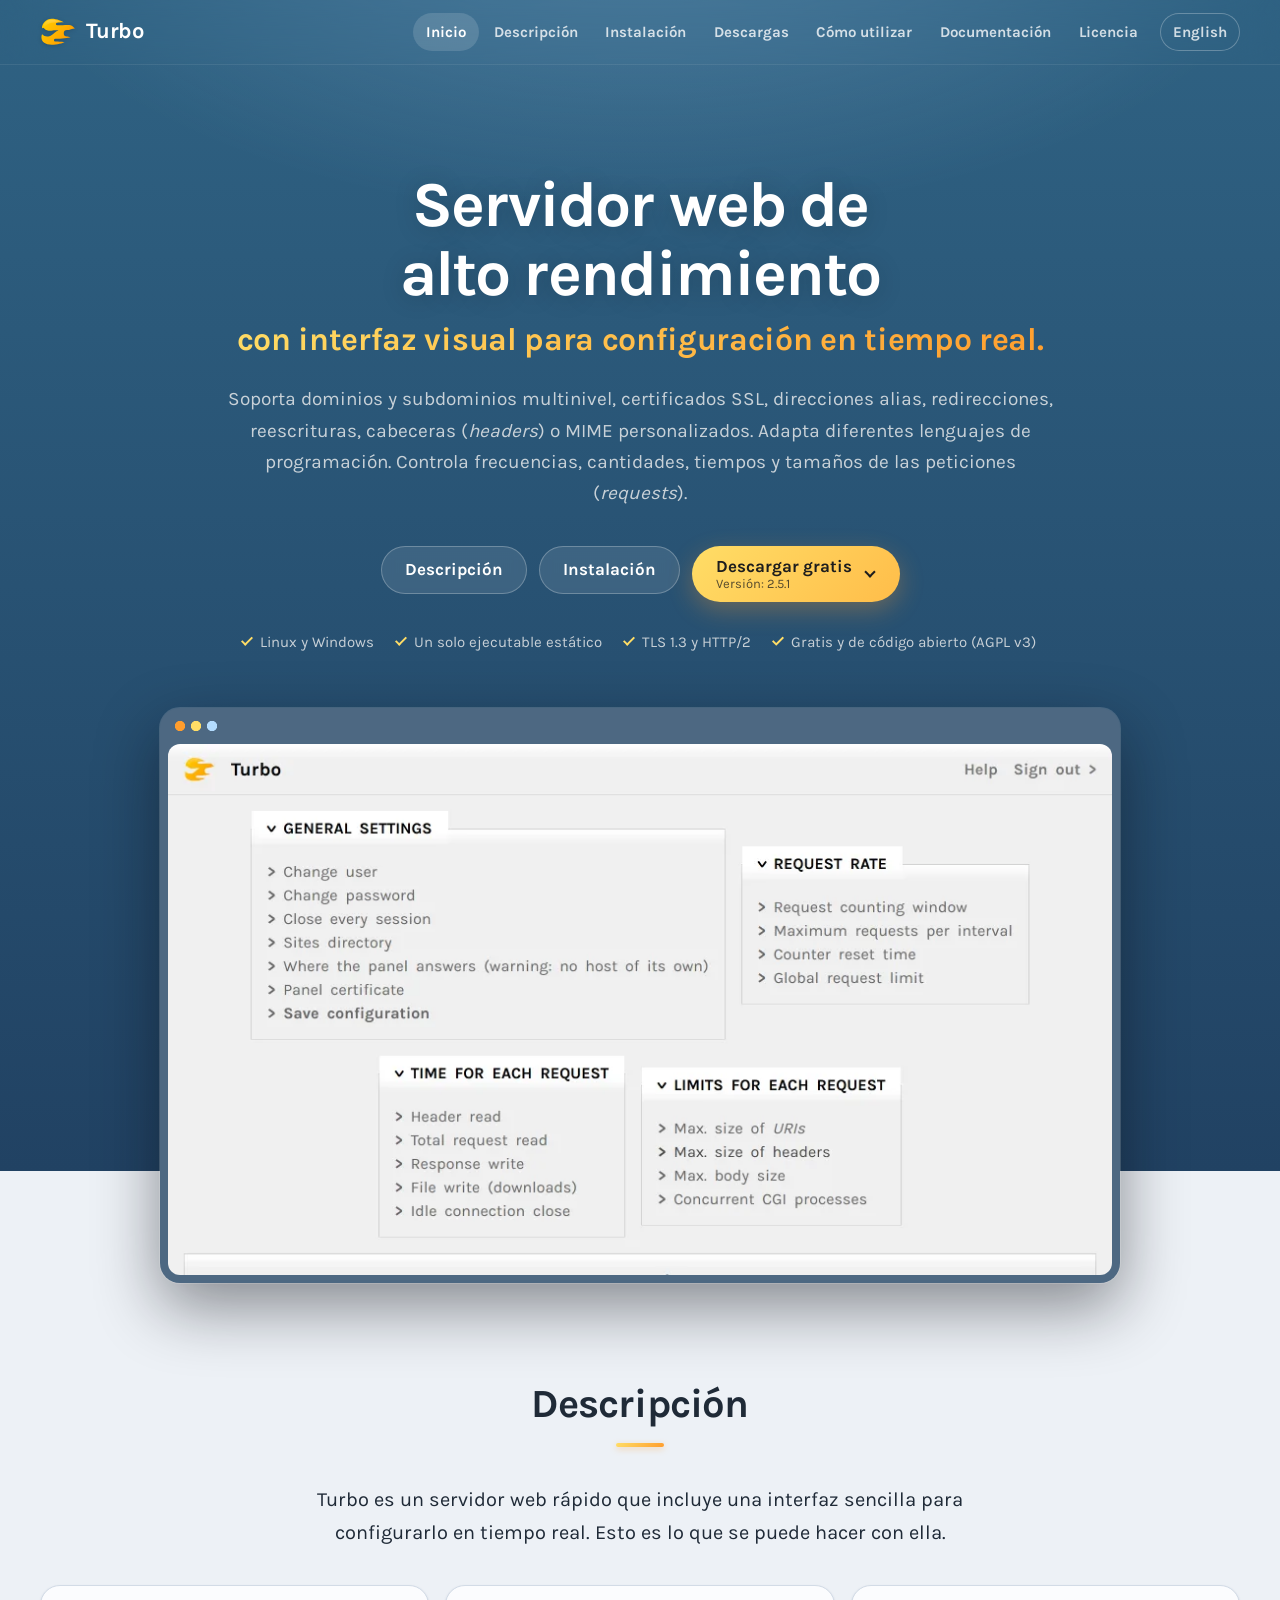
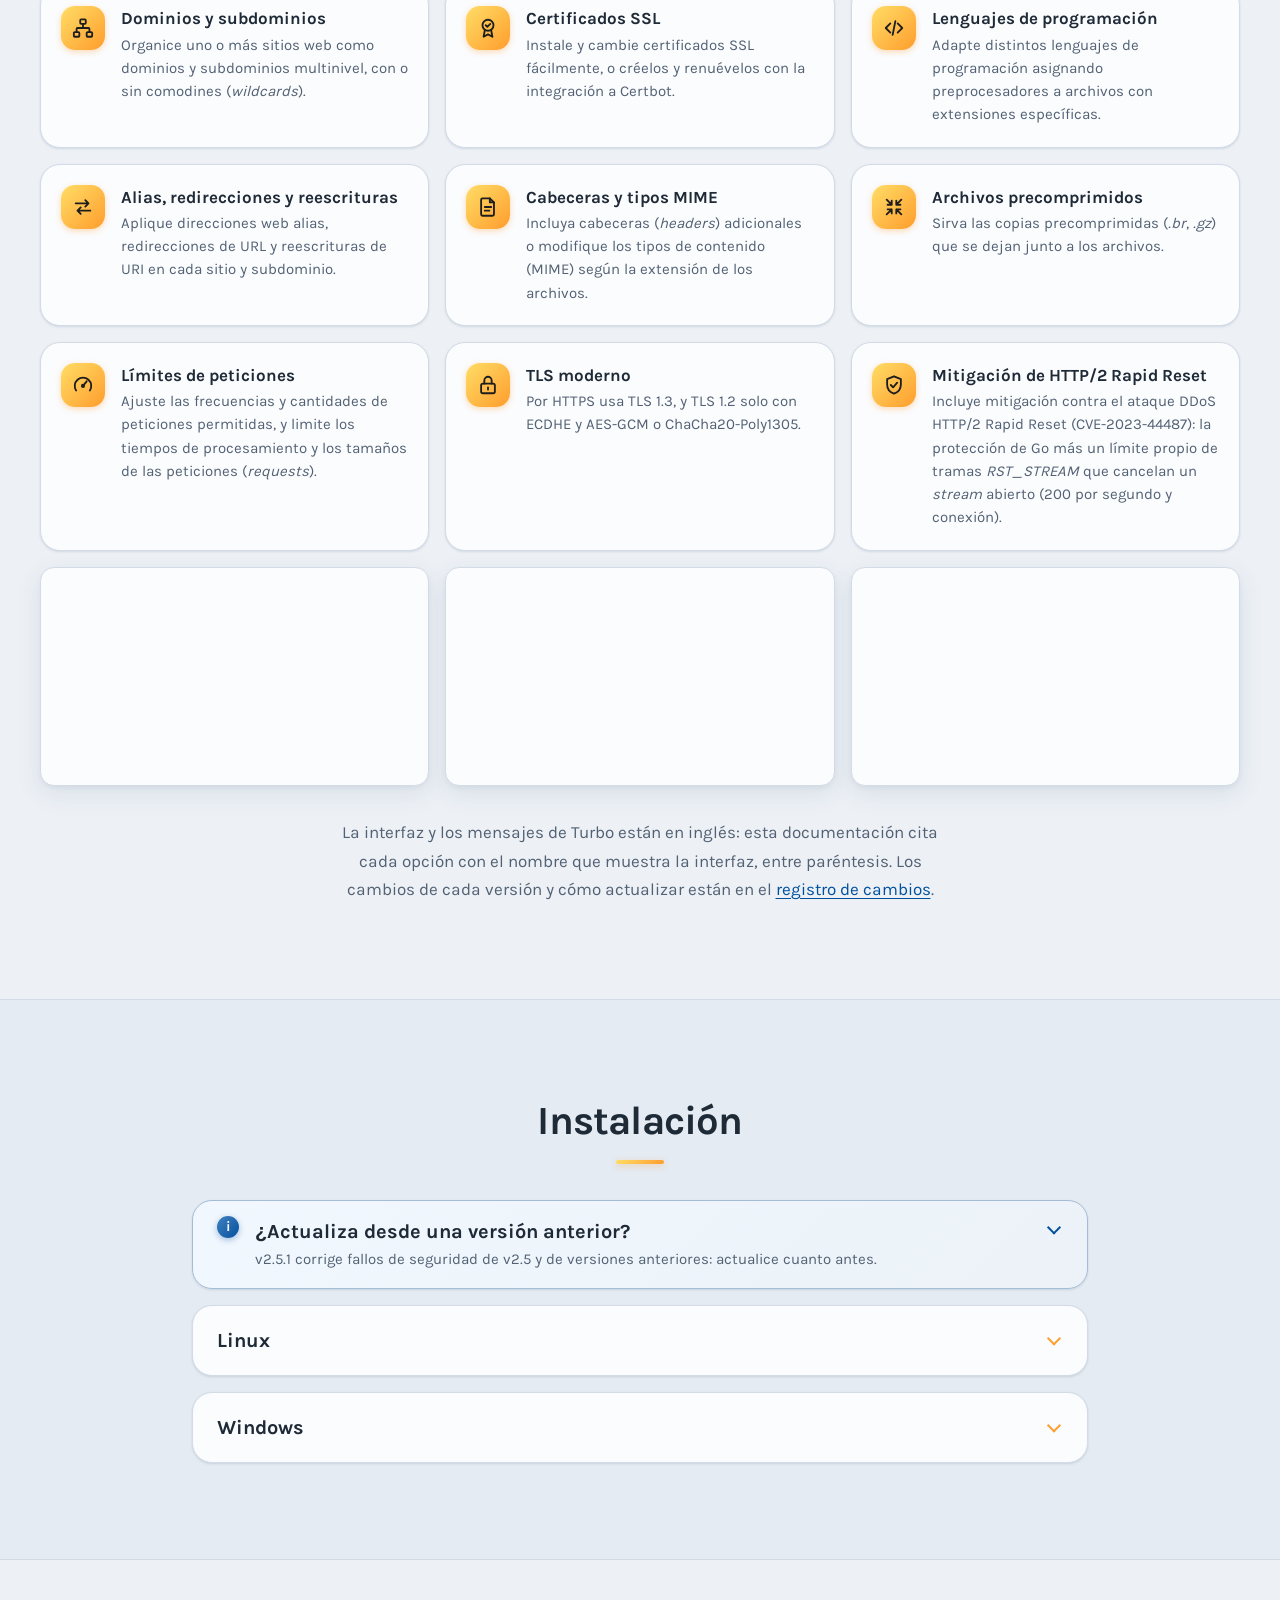
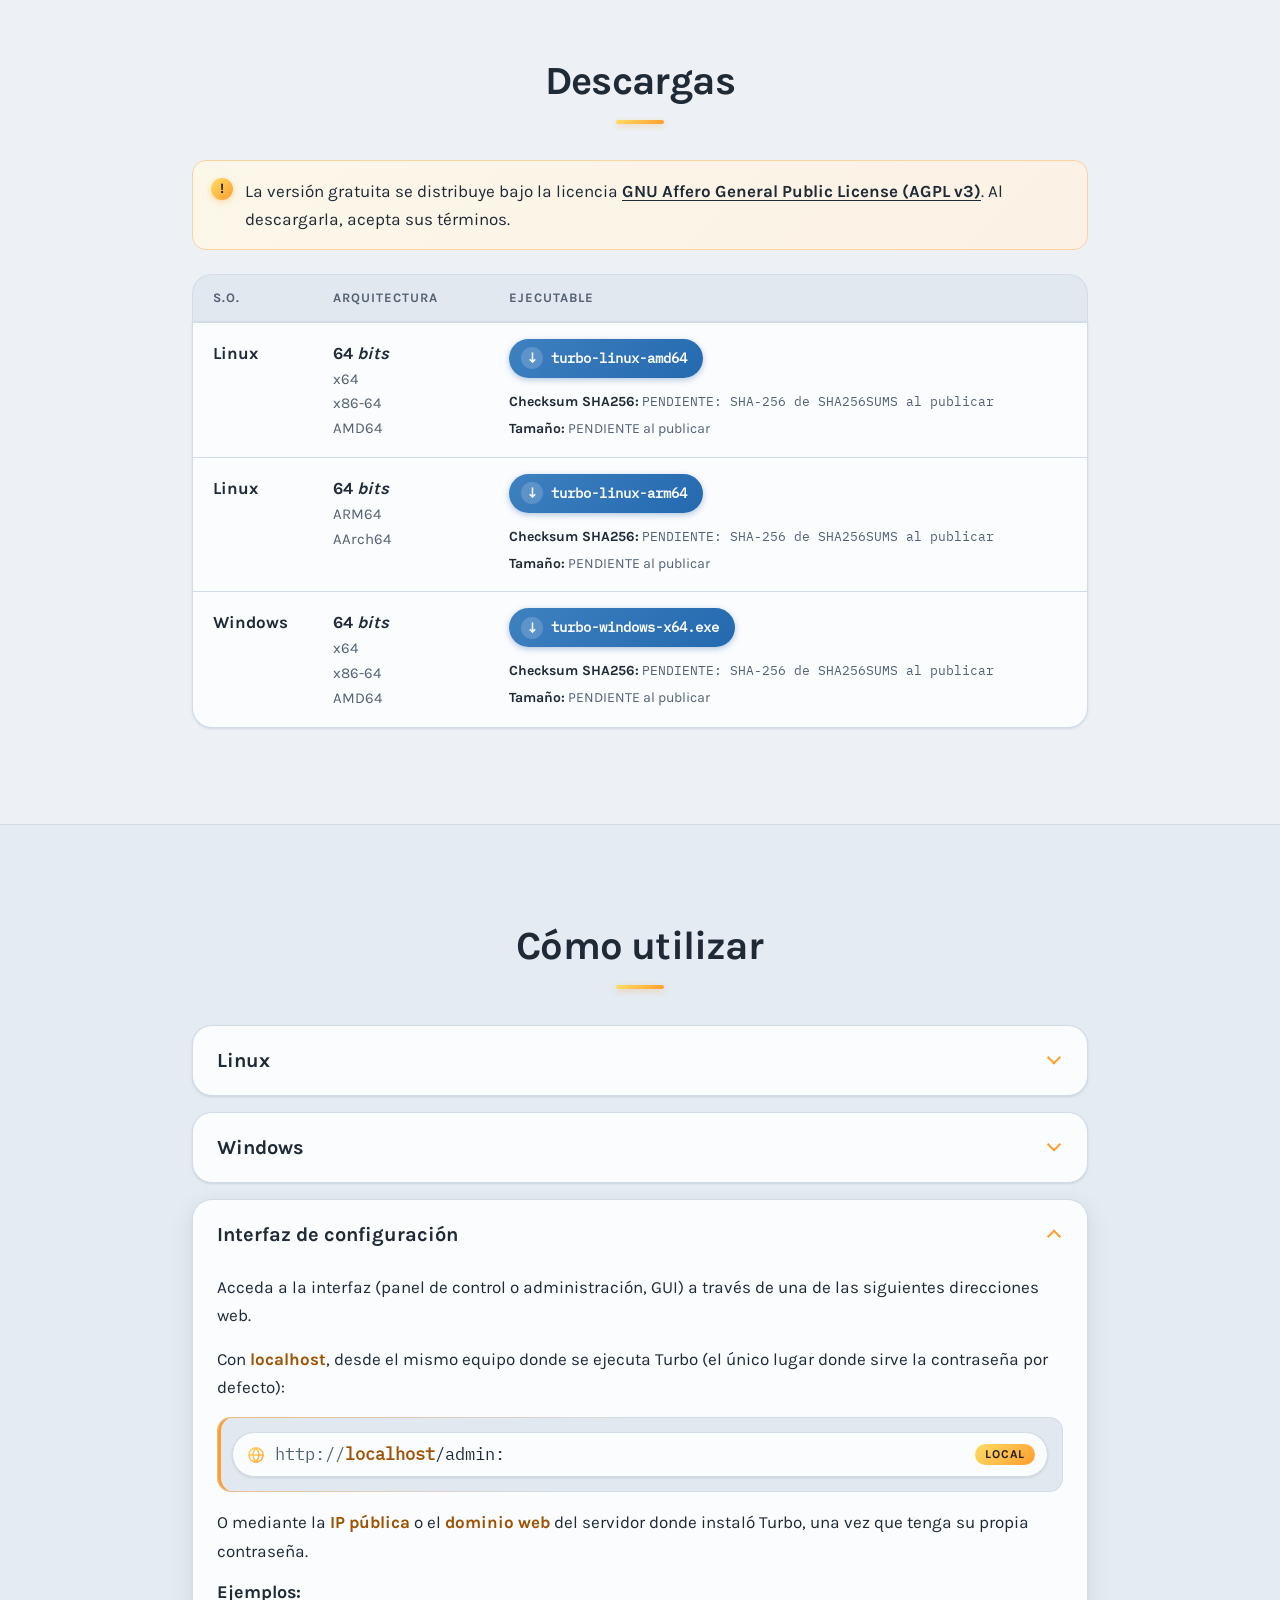
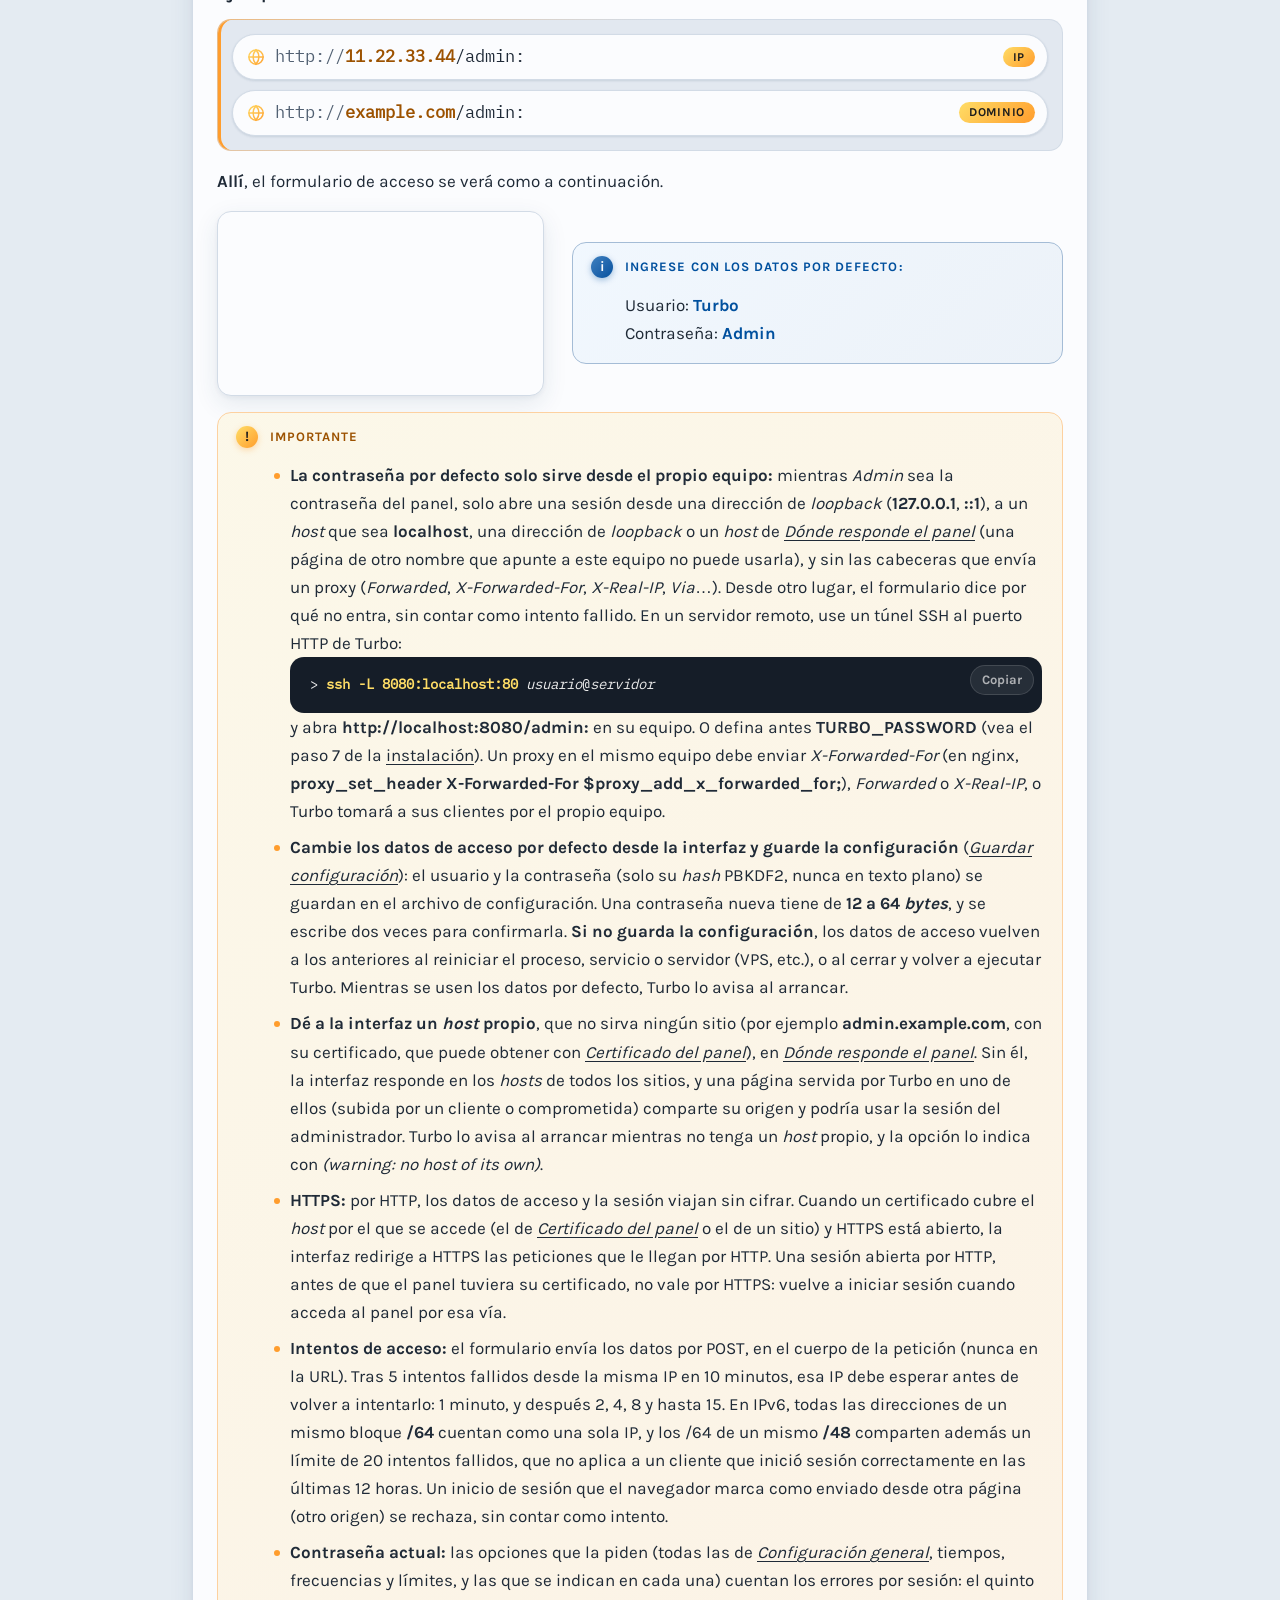
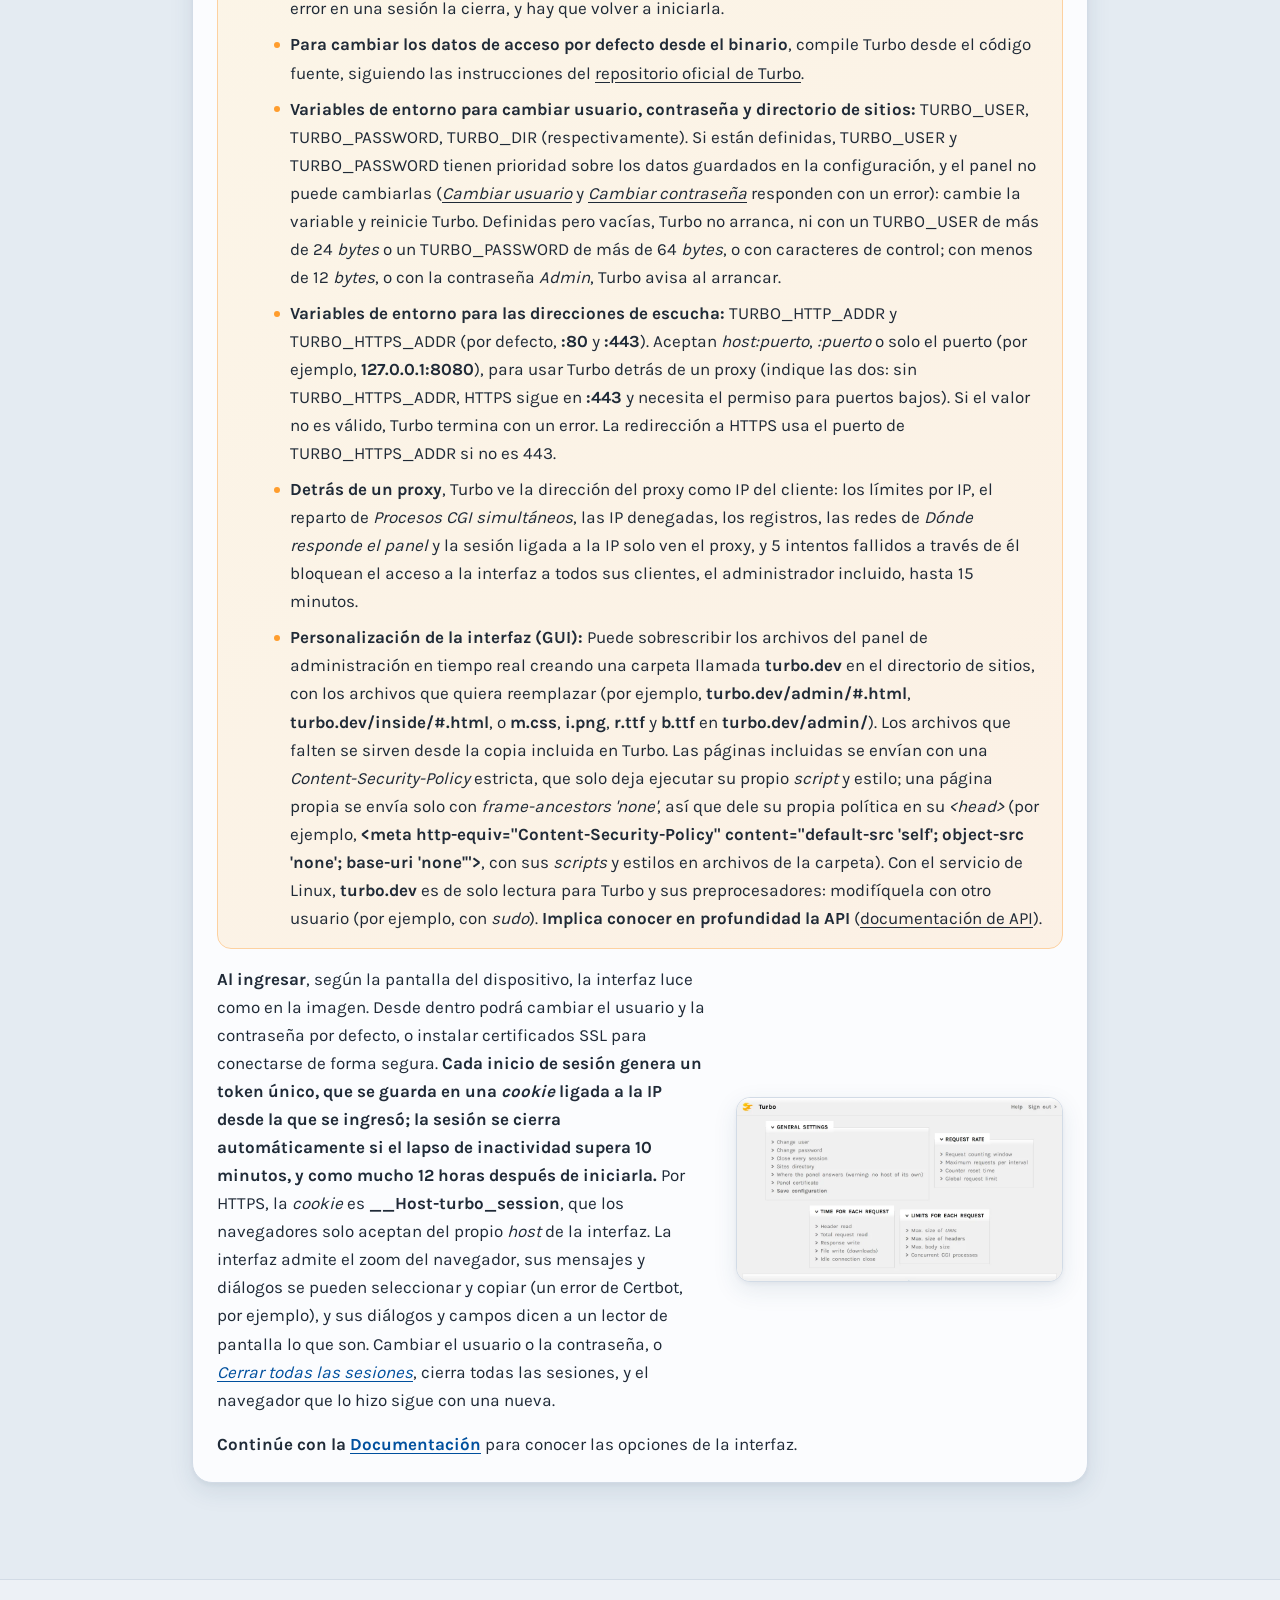
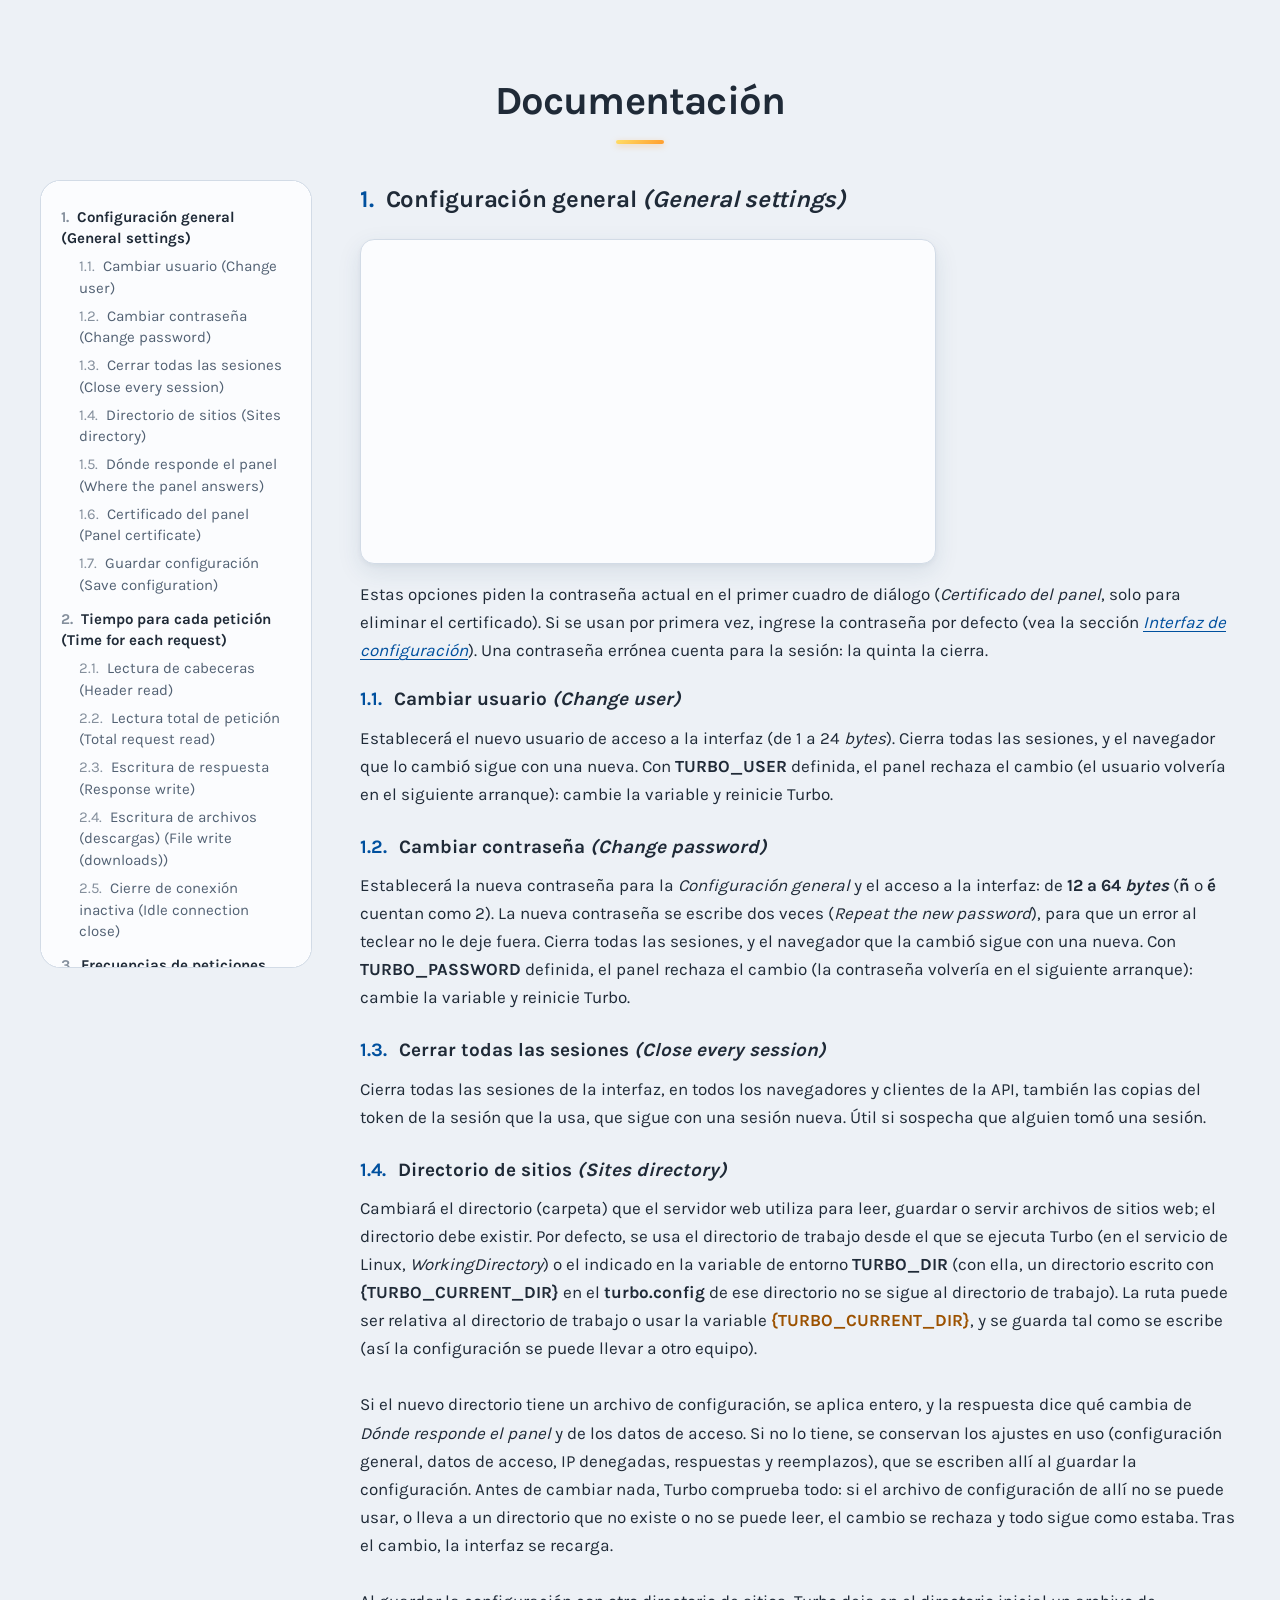
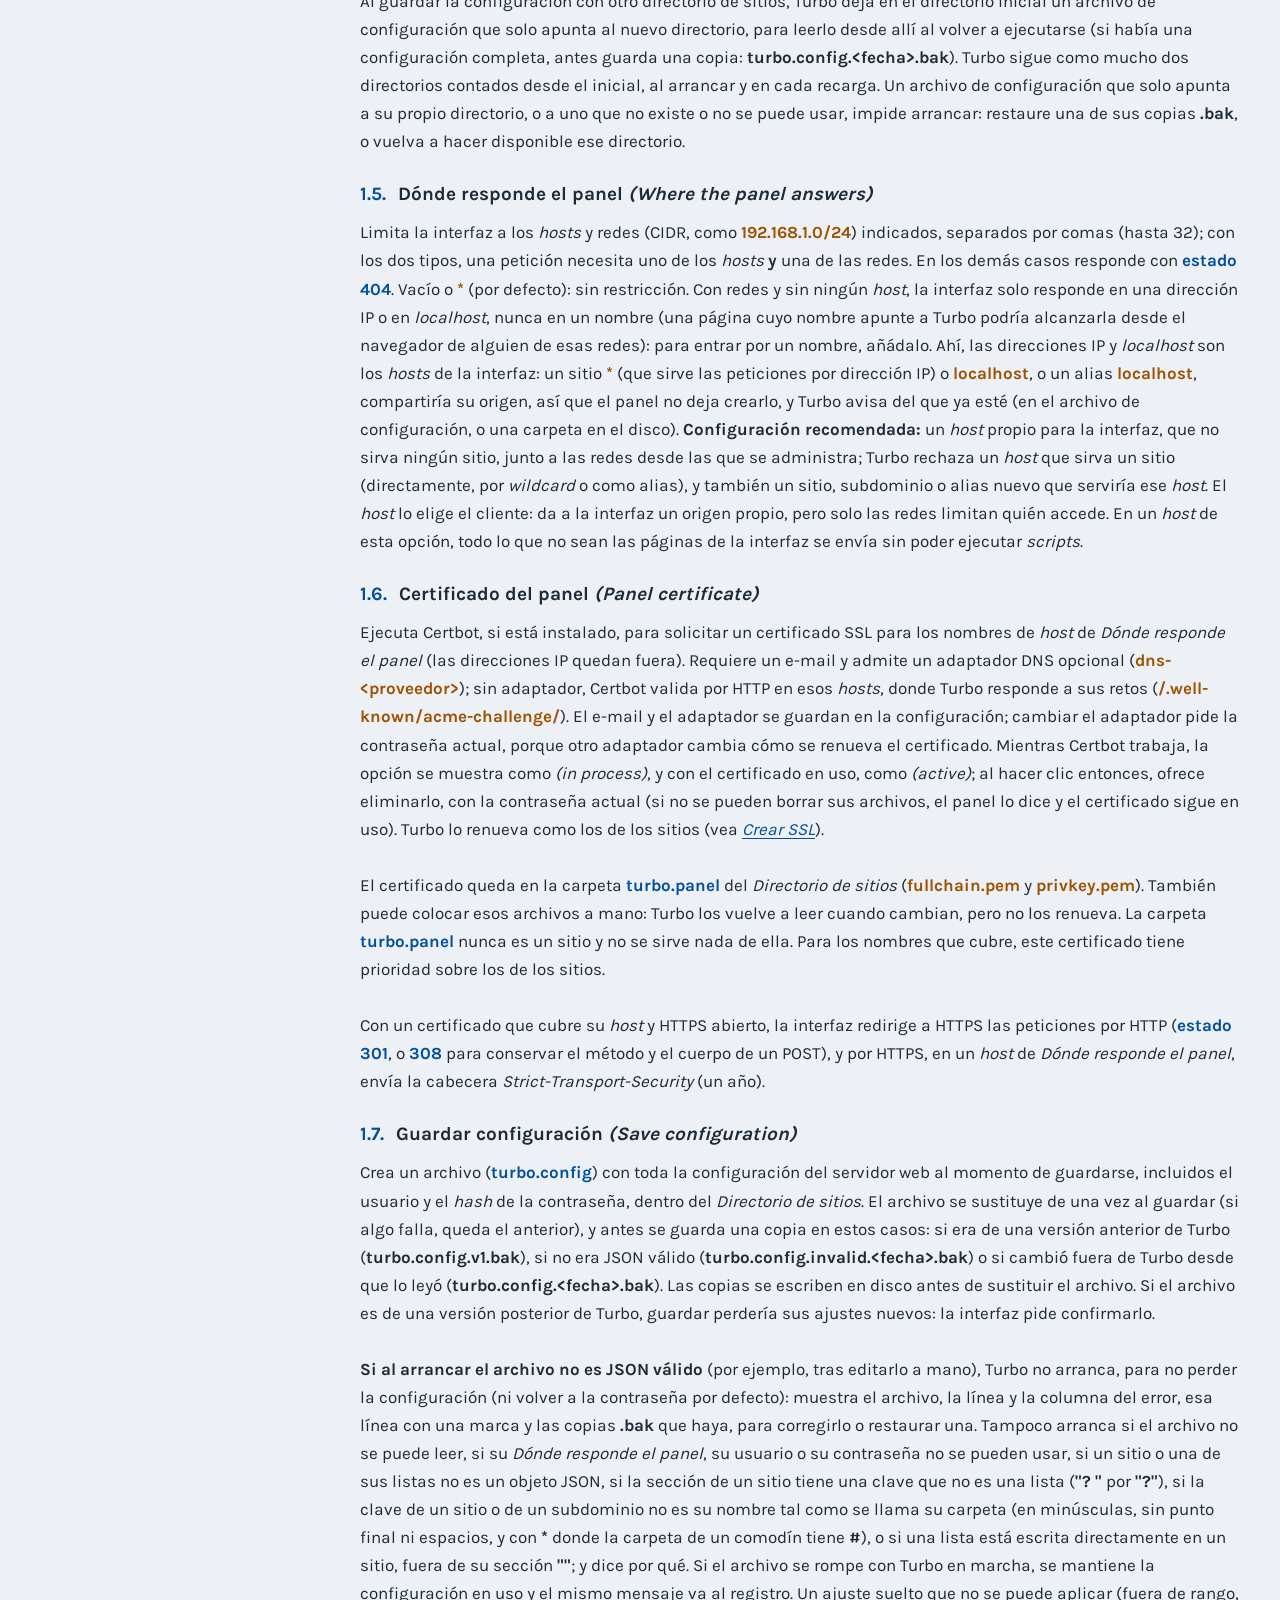
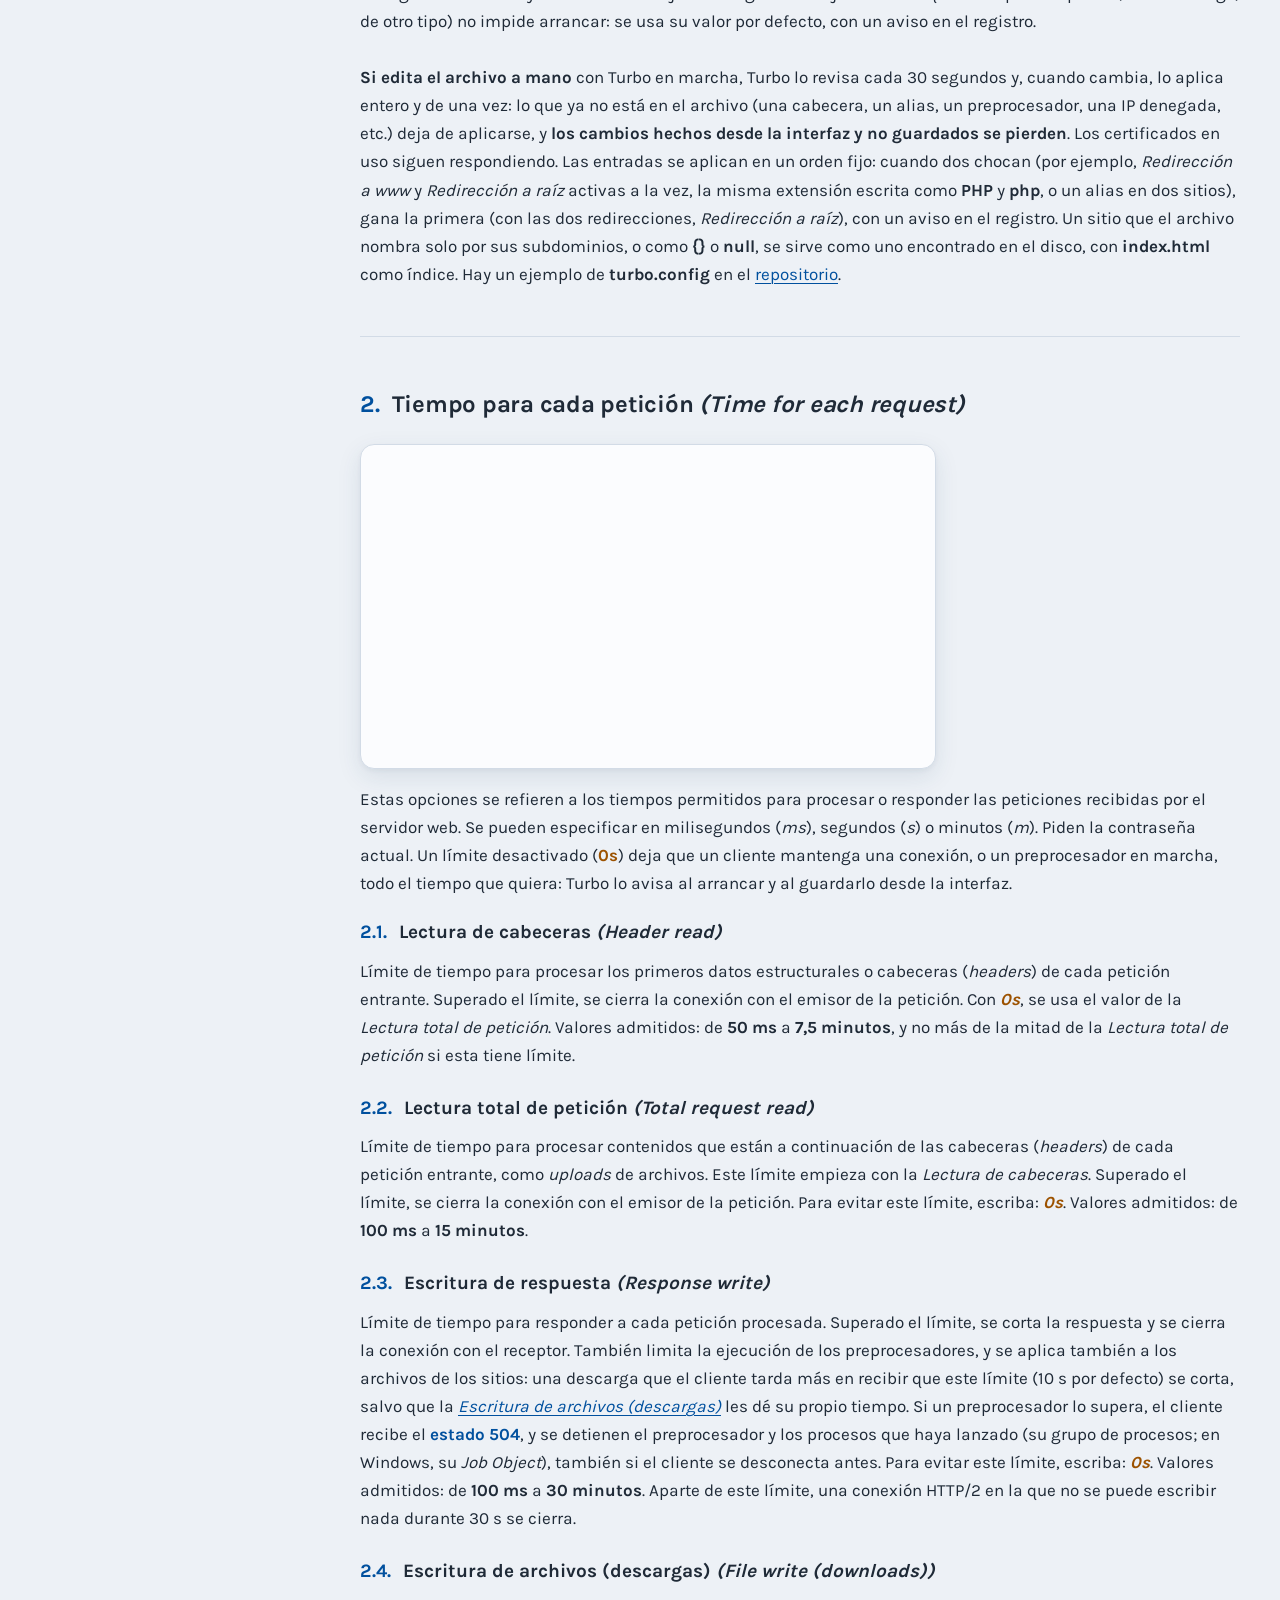
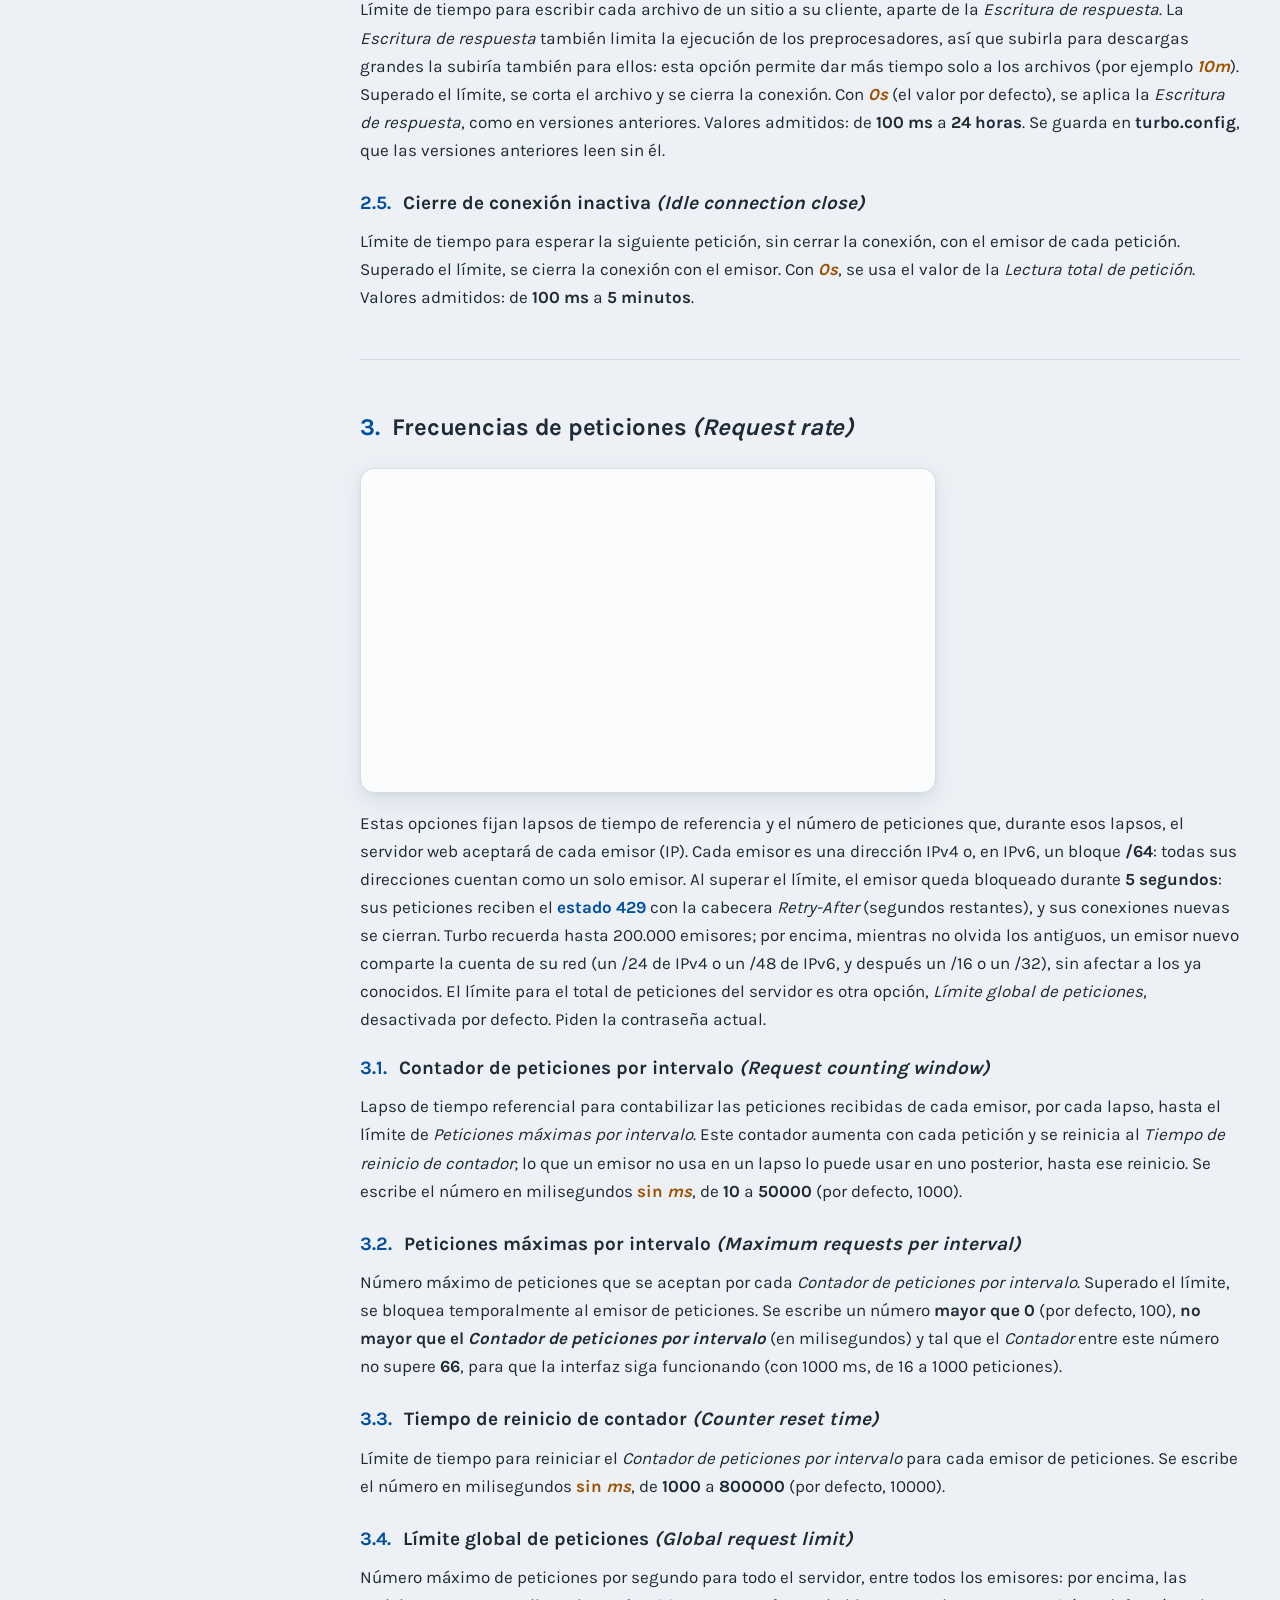
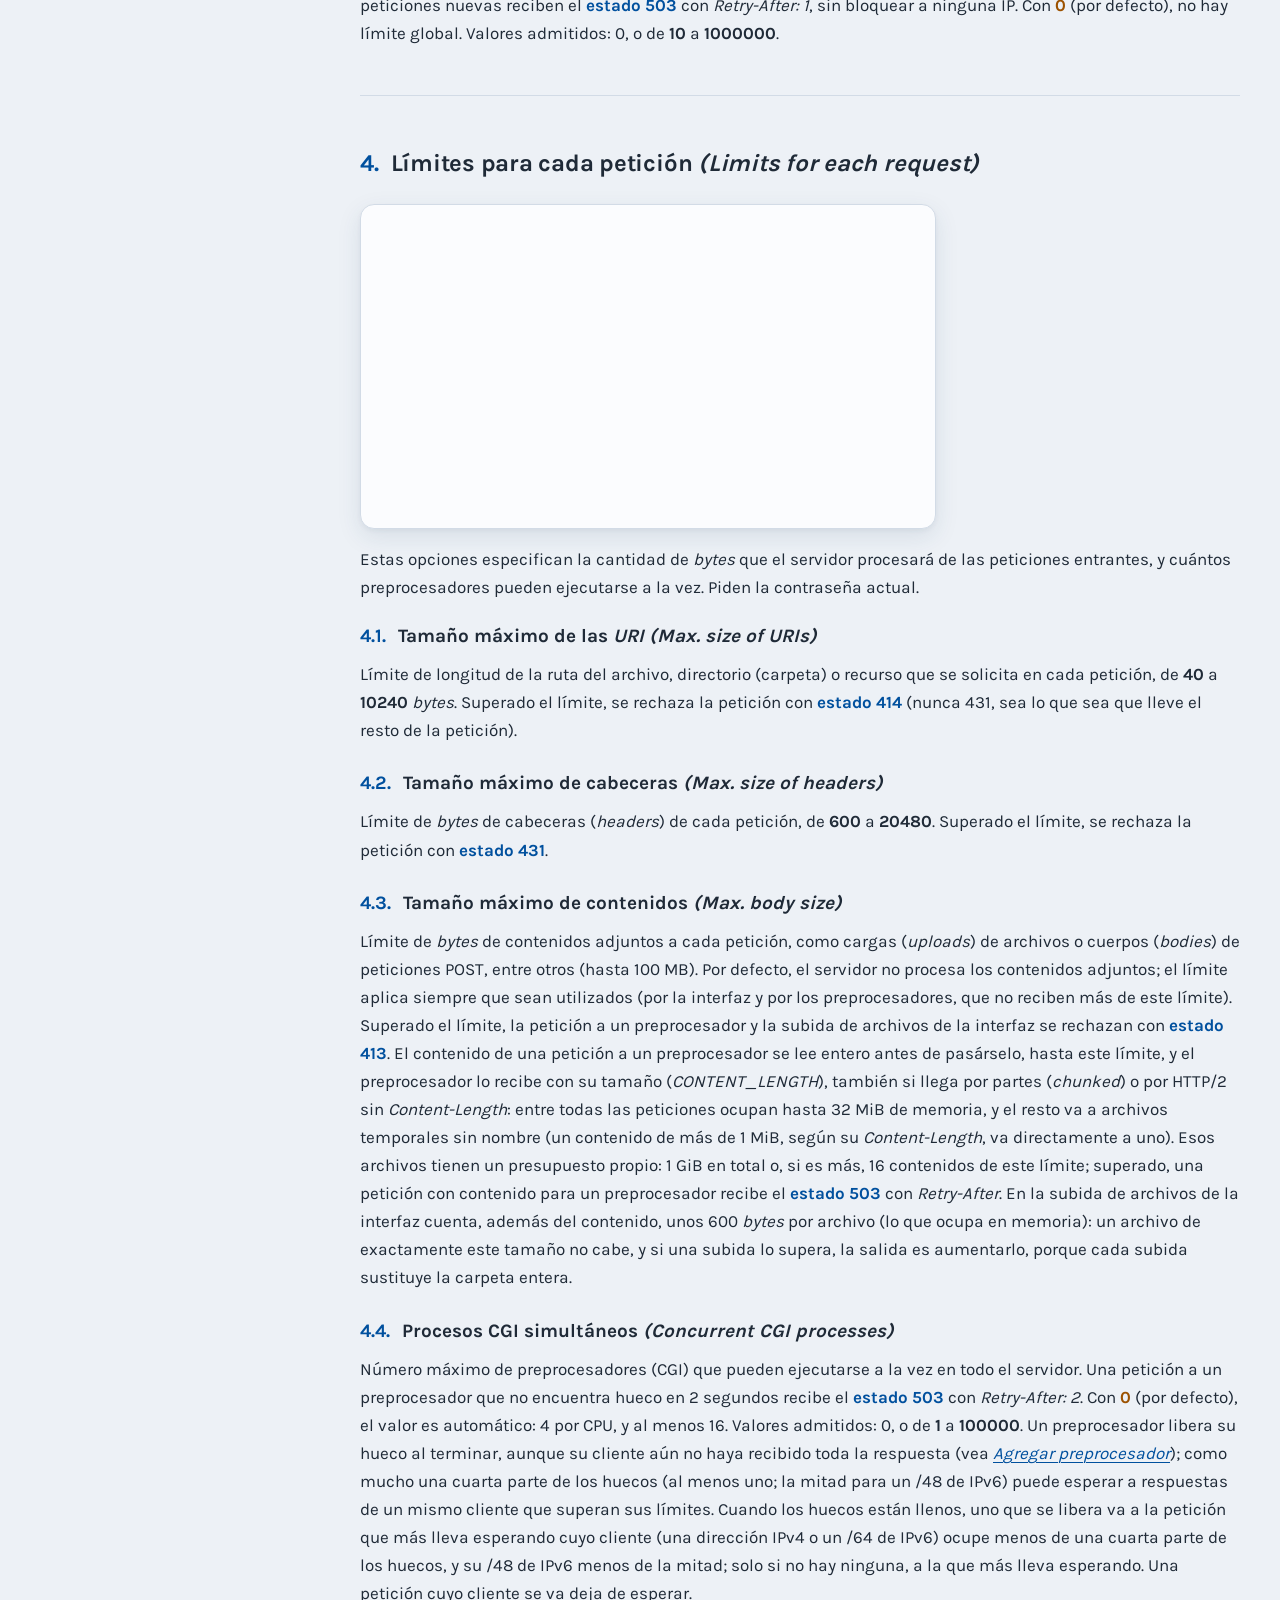
==== commit b0869e4e: "v2.5.1." ====
--- a/es/index.html
+++ b/es/index.html
@@ -52,7 +52,7 @@
 		"name": "Turbo",
 		"applicationCategory": "DeveloperApplication",
 		"operatingSystem": "Linux, Windows",
-		"softwareVersion": "2.5",
+		"softwareVersion": "2.5.1",
 		"url": "https://turbo.okzgn.com/es/",
 		"inLanguage": "es",
 		"image": "https://turbo.okzgn.com/turbo.icon.png",
@@ -95,7 +95,7 @@
 			<ul>
 				<li><a href="/es/#Description"><span>Descripción</span></a></li>
 				<li><a href="/es/#Install"><span>Instalación</span></a></li>
-				<li class="wide"><a href="/es/#Downloads" class="cta"><span>Descargar gratis<sub>Versión: 2.5</sub></span></a></li>
+				<li class="wide"><a href="/es/#Downloads" class="cta"><span>Descargar gratis<sub>Versión: 2.5.1</sub></span></a></li>
 			</ul>
 			<ul class="facts">
 				<li>Linux y Windows</li>
@@ -131,8 +131,18 @@
 		<article id="Install">
 			<h3>Instalación</h3>
 			<details class="accordion info">
-				<summary><span><b>¿Actualiza desde una versión anterior?<small>v2.5 corrige un fallo de seguridad de v2.4.3 y v2.4.4: actualice cuanto antes.</small></b></span></summary>
-				<p>Si viene de v2.4.4 o v2.4.3, sustituya el binario: lo configurado sigue haciendo lo mismo, con las excepciones que el registro de cambios enumera en <i>Actualizar desde v2.4.4</i>, las principales abajo. Si actualiza desde v2.4.2, v2.4.1, v2.4 o v2.3.rc3, lea primero en el <a target="_blank" rel="noopener" href="https://github.com/okzgn/turbo-go/blob/main/CHANGELOG.es.md">registro de cambios</a> la sección de actualización de su versión (y luego las de las posteriores), y haga una copia de la carpeta de sitios, <b>turbo.config</b> incluido.</p>
+				<summary><span><b>¿Actualiza desde una versión anterior?<small>v2.5.1 corrige fallos de seguridad de v2.5 y de versiones anteriores: actualice cuanto antes.</small></b></span></summary>
+				<p>Si viene de v2.5, sustituya el binario: lo configurado sigue haciendo lo mismo, con las excepciones que el registro de cambios enumera en <i>Actualizar desde v2.5</i>, las principales abajo. Si viene de v2.4.4 o v2.4.3, se aplican además las de <i>Actualizar desde v2.4.4</i>, que van a continuación. Si actualiza desde v2.4.2, v2.4.1, v2.4 o v2.3.rc3, lea primero en el <a target="_blank" rel="noopener" href="https://github.com/okzgn/turbo-go/blob/main/CHANGELOG.es.md">registro de cambios</a> la sección de actualización de su versión (y luego las de las posteriores), y haga una copia de la carpeta de sitios, <b>turbo.config</b> incluido.</p>
+				<p><b>Entre los cambios de v2.5.1:</b></p>
+				<ul class="list">
+					<li>En <b>turbo.config</b>, una clave de la sección de un sitio que no es una lista (<b>"? "</b> o <b>"Preprocessors"</b> por <b>"?"</b>) invalida el archivo: saltada, el sitio perdía sus preprocesadores, y sus <i>scripts</i> se servían como texto.</li>
+					<li>Una reescritura a <b class="c-yellow">https://{SUBDOMAIN}.{FIRST_DOMAIN}/</b> responde <b class="c-aqua">estado 500</b> a las peticiones que no llegan por un alias ni por un dominio comodín; <b>quoted</b> se rechaza en la cabecera <i>Refresh</i>.</li>
+					<li>A través de una reescritura cuyo destino tiene consulta, <i>REQUEST_URI</i> lleva esa consulta tras la ruta que pidió el cliente.</li>
+					<li>Un cliente puede ocupar una cuarta parte de la memoria y de los archivos temporales reservados a los cuerpos de las peticiones de los <i>scripts</i>; más allá de su parte, sus peticiones con cuerpo reciben <b class="c-aqua">estado 503</b>.</li>
+					<li>Con <b>TURBO_DIR</b>, un directorio de sitios escrito con <b>{TURBO_CURRENT_DIR}</b> en el <b>turbo.config</b> de ese directorio no se sigue, y <i>Directorio de sitios</i> rechaza un directorio cuyo <b>turbo.config</b> lleva de vuelta al que está en uso.</li>
+					<li>Las redirecciones entre <b>www</b> y la raíz se rechazan para el sitio <b>*</b>, y <b class="c-yellow">/carpeta/index.html</b> se sirve donde otro índice de esa carpeta va antes.</li>
+					<li><b>dx-lua</b> es la 0.3.1: compílelo de nuevo. Escribe los números como Lua, y una recursión profunda es un error del <i>script</i>, no el fin de su <i>worker</i>.</li>
+				</ul>
 				<p><b>Entre los cambios de v2.5:</b></p>
 				<ul class="list">
 					<li>Una cabecera cuyo valor empieza por <b>=</b> es una expresión, y una reescritura con una expresión pide la contraseña actual; se rechaza una reescritura hacia otra dirección cuyo <i>host</i> elige el cliente.</li>
@@ -197,7 +207,7 @@
 
 							<h4 class="pre-title">Ejemplo:</h4>
 	<pre>&gt; cd <b class="c-aqua">$(mktemp -d)</b>
-&gt; <b class="c-yellow">wget https://github.com/okzgn/turbo-go/releases/download/v2.5/turbo-linux<b class="c-orange">-amd64</b></b></pre>
+&gt; <b class="c-yellow">wget https://github.com/okzgn/turbo-go/releases/download/v2.5.1/turbo-linux<b class="c-orange">-amd64</b></b></pre>
 							<blockquote class="note">En ARM64 (AArch64), descargue <b class="c-orange">turbo-linux-arm64</b> (y use ese nombre en el paso siguiente). Compruebe la descarga con el archivo <b>SHA256SUMS</b> de la versión, descargado en el mismo directorio (<b>sha256sum -c --ignore-missing SHA256SUMS</b>: <i>--ignore-missing</i> comprueba solo los ejecutables descargados). Una versión firmada por su editor trae además un archivo <b>SHA256SUMS.sig</b>, que muestra que las sumas son las del editor; <a target="_blank" rel="noopener" href="https://github.com/okzgn/turbo-go/blob/main/SECURITY.md">SECURITY.md</a> explica cómo comprobarlo.</blockquote>
 
 					</li>
@@ -298,7 +308,7 @@
 								<li>Para detener <b>momentáneamente</b> el servicio, use el comando <b class="c-orange"><i>stop</i></b>.</li>
 								<li>O use <b class="c-orange"><i>disable --now</i></b> para detener <b>completamente</b> el servicio e impedir que se inicie con el sistema.</li>
 								<li>Los mensajes de Turbo (con nivel y hora) quedan en el registro del sistema (<i>journal</i>); para verlos, use <b class="c-orange"><i>journalctl -u turbo</i></b> (con <b><i>-f</i></b>, para seguirlos en tiempo real).</li>
-								<li>La primera línea de cada arranque (<b><i>msg=Starting</i></b>) dice la versión de Turbo, el commit del que se compiló y la versión de Go, por ejemplo <b><i>version=v2.5 commit=… go=go1.26.11</i></b> (<b class="c-orange"><i>journalctl -u turbo | grep msg=Starting</i></b>): compárela con las versiones afectadas de un aviso de seguridad.</li>
+								<li>La primera línea de cada arranque (<b><i>msg=Starting</i></b>) dice la versión de Turbo, el commit del que se compiló y la versión de Go, por ejemplo <b><i>version=v2.5.1 commit=… go=go1.26.11</i></b> (<b class="c-orange"><i>journalctl -u turbo | grep msg=Starting</i></b>): compárela con las versiones afectadas de un aviso de seguridad.</li>
 							</ul>
 						</blockquote>
 					</li>
@@ -326,7 +336,7 @@
 						<span><b class="c-yellow"><a href="/es/#Downloads">Descargar</a></b> el ejecutable para Windows en el <b class="c-aqua">directorio anterior</b>, con el nombre <b class="c-orange">turbo.exe</b>.</span>
 
 						<h4 class="pre-title">Ejemplo:</h4>
-	<pre>&gt; <b class="c-yellow">Invoke-WebRequest https://github.com/okzgn/turbo-go/releases/download/v2.5/turbo-windows-x64.exe -OutFile <b class="c-aqua">C:\server\</b><b class="c-orange">turbo.exe</b></b></pre>
+	<pre>&gt; <b class="c-yellow">Invoke-WebRequest https://github.com/okzgn/turbo-go/releases/download/v2.5.1/turbo-windows-x64.exe -OutFile <b class="c-aqua">C:\server\</b><b class="c-orange">turbo.exe</b></b></pre>
 						<blockquote class="note">Compruebe la descarga con la suma de <a href="/es/#Downloads">Descargas</a> (<b>Get-FileHash C:\server\turbo.exe</b>).</blockquote>
 					</li>
 					<li>
@@ -359,7 +369,7 @@
 				<li><b>Linux</b></li>
 				<li><b>64 <i>bits</i></b><br>x64<br>x86-64<br>AMD64</li>
 				<li class="dl-file">
-					<a href="https://github.com/okzgn/turbo-go/releases/download/v2.5/turbo-linux-amd64">turbo-linux-amd64</a>
+					<a href="https://github.com/okzgn/turbo-go/releases/download/v2.5.1/turbo-linux-amd64">turbo-linux-amd64</a>
 					<ul>
 						<li><b>Checksum SHA256:</b> <i class="checksum">PENDIENTE: SHA-256 de SHA256SUMS al publicar</i></li>
 						<li><b>Tamaño:</b> PENDIENTE al publicar</li>
@@ -368,7 +378,7 @@
 				<li><b>Linux</b></li>
 				<li><b>64 <i>bits</i></b><br>ARM64<br>AArch64</li>
 				<li class="dl-file">
-					<a href="https://github.com/okzgn/turbo-go/releases/download/v2.5/turbo-linux-arm64">turbo-linux-arm64</a>
+					<a href="https://github.com/okzgn/turbo-go/releases/download/v2.5.1/turbo-linux-arm64">turbo-linux-arm64</a>
 					<ul>
 						<li><b>Checksum SHA256:</b> <i class="checksum">PENDIENTE: SHA-256 de SHA256SUMS al publicar</i></li>
 						<li><b>Tamaño:</b> PENDIENTE al publicar</li>
@@ -377,7 +387,7 @@
 				<li><b>Windows</b></li>
 				<li><b>64 <i>bits</i></b><br>x64<br>x86-64<br>AMD64</li>
 				<li class="dl-file">
-					<a href="https://github.com/okzgn/turbo-go/releases/download/v2.5/turbo-windows-x64.exe">turbo-windows-x64.exe</a>
+					<a href="https://github.com/okzgn/turbo-go/releases/download/v2.5.1/turbo-windows-x64.exe">turbo-windows-x64.exe</a>
 					<ul>
 						<li><b>Checksum SHA256:</b> <i class="checksum">PENDIENTE: SHA-256 de SHA256SUMS al publicar</i></li>
 						<li><b>Tamaño:</b> PENDIENTE al publicar</li>
@@ -465,7 +475,7 @@
 						<li><b>Intentos de acceso:</b> el formulario envía los datos por POST, en el cuerpo de la petición (nunca en la URL). Tras 5 intentos fallidos desde la misma IP en 10 minutos, esa IP debe esperar antes de volver a intentarlo: 1 minuto, y después 2, 4, 8 y hasta 15. En IPv6, todas las direcciones de un mismo bloque <b>/64</b> cuentan como una sola IP, y los /64 de un mismo <b>/48</b> comparten además un límite de 20 intentos fallidos, que no aplica a un cliente que inició sesión correctamente en las últimas 12 horas. Un inicio de sesión que el navegador marca como enviado desde otra página (otro origen) se rechaza, sin contar como intento.</li>
 						<li><b>Contraseña actual:</b> las opciones que la piden (todas las de <a href="/es/#cp"><i>Configuración general</i></a>, tiempos, frecuencias y límites, y las que se indican en cada una) cuentan los errores por sesión: el quinto error en una sesión la cierra, y hay que volver a iniciarla.</li>
 						<li><b>Para cambiar los datos de acceso por defecto desde el binario</b>, compile Turbo desde el código fuente, siguiendo las instrucciones del <a target="_blank" rel="noopener" href="https://github.com/okzgn/turbo-go">repositorio oficial de Turbo</a>.</li>
-						<li><b>Variables de entorno para cambiar usuario, contraseña y directorio de sitios:</b> TURBO_USER, TURBO_PASSWORD, TURBO_DIR (respectivamente). Si están definidas, TURBO_USER y TURBO_PASSWORD tienen prioridad sobre los datos guardados en la configuración, y el panel no puede cambiarlas (<a href="/es/#cp-0"><i>Cambiar usuario</i></a> y <a href="/es/#cp-1"><i>Cambiar contraseña</i></a> responden con un error): cambie la variable y reinicie Turbo. Definidas pero vacías, Turbo no arranca, ni con un TURBO_USER de más de 24 caracteres o un TURBO_PASSWORD de más de 64 <i>bytes</i>, o con caracteres de control; con menos de 12 <i>bytes</i>, o con la contraseña <i>Admin</i>, Turbo avisa al arrancar.</li>
+						<li><b>Variables de entorno para cambiar usuario, contraseña y directorio de sitios:</b> TURBO_USER, TURBO_PASSWORD, TURBO_DIR (respectivamente). Si están definidas, TURBO_USER y TURBO_PASSWORD tienen prioridad sobre los datos guardados en la configuración, y el panel no puede cambiarlas (<a href="/es/#cp-0"><i>Cambiar usuario</i></a> y <a href="/es/#cp-1"><i>Cambiar contraseña</i></a> responden con un error): cambie la variable y reinicie Turbo. Definidas pero vacías, Turbo no arranca, ni con un TURBO_USER de más de 24 <i>bytes</i> o un TURBO_PASSWORD de más de 64 <i>bytes</i>, o con caracteres de control; con menos de 12 <i>bytes</i>, o con la contraseña <i>Admin</i>, Turbo avisa al arrancar.</li>
 						<li><b>Variables de entorno para las direcciones de escucha:</b> TURBO_HTTP_ADDR y TURBO_HTTPS_ADDR (por defecto, <b>:80</b> y <b>:443</b>). Aceptan <i>host:puerto</i>, <i>:puerto</i> o solo el puerto (por ejemplo, <b>127.0.0.1:8080</b>), para usar Turbo detrás de un proxy (indique las dos: sin TURBO_HTTPS_ADDR, HTTPS sigue en <b>:443</b> y necesita el permiso para puertos bajos). Si el valor no es válido, Turbo termina con un error. La redirección a HTTPS usa el puerto de TURBO_HTTPS_ADDR si no es 443.</li>
 						<li><b>Detrás de un proxy</b>, Turbo ve la dirección del proxy como IP del cliente: los límites por IP, el reparto de <i>Procesos CGI simultáneos</i>, las IP denegadas, los registros, las redes de <i>Dónde responde el panel</i> y la sesión ligada a la IP solo ven el proxy, y 5 intentos fallidos a través de él bloquean el acceso a la interfaz a todos sus clientes, el administrador incluido, hasta 15 minutos.</li>
 						<li><b>Personalización de la interfaz (GUI):</b> Puede sobrescribir los archivos del panel de administración en tiempo real creando una carpeta llamada <b>turbo.dev</b> en el directorio de sitios, con los archivos que quiera reemplazar (por ejemplo, <b>turbo.dev/admin/#.html</b>, <b>turbo.dev/inside/#.html</b>, o <b>m.css</b>, <b>i.png</b>, <b>r.ttf</b> y <b>b.ttf</b> en <b>turbo.dev/admin/</b>). Los archivos que falten se sirven desde la copia incluida en Turbo. Las páginas incluidas se envían con una <i>Content-Security-Policy</i> estricta, que solo deja ejecutar su propio <i>script</i> y estilo; una página propia se envía solo con <i>frame-ancestors 'none'</i>, así que dele su propia política en su <i>&lt;head&gt;</i> (por ejemplo, <b>&lt;meta http-equiv="Content-Security-Policy" content="default-src 'self'; object-src 'none'; base-uri 'none'"&gt;</b>, con sus <i>scripts</i> y estilos en archivos de la carpeta). Con el servicio de Linux, <b>turbo.dev</b> es de solo lectura para Turbo y sus preprocesadores: modifíquela con otro usuario (por ejemplo, con <i>sudo</i>). <b>Implica conocer en profundidad la API</b> (<a href="https://github.com/okzgn/turbo-go/blob/main/API_SPECIFICATION.es.md">documentación de API</a>).</li>
@@ -509,7 +519,7 @@
 						</li>
 						<li>
 							<h5 id="cp-3">Directorio de sitios <i lang="en">(Sites directory)</i></h5><br>
-							<span>Cambiará el directorio (carpeta) que el servidor web utiliza para leer, guardar o servir archivos de sitios web; el directorio debe existir. Por defecto, se usa el directorio de trabajo desde el que se ejecuta Turbo (en el servicio de Linux, <i>WorkingDirectory</i>) o el indicado en la variable de entorno <b>TURBO_DIR</b>. La ruta puede ser relativa al directorio de trabajo o usar la variable <b class="c-yellow">{TURBO_CURRENT_DIR}</b>, y se guarda tal como se escribe (así la configuración se puede llevar a otro equipo).<br><br>Si el nuevo directorio tiene un archivo de configuración, se aplica entero, y la respuesta dice qué cambia de <i>Dónde responde el panel</i> y de los datos de acceso. Si no lo tiene, se conservan los ajustes en uso (configuración general, datos de acceso, IP denegadas, respuestas y reemplazos), que se escriben allí al guardar la configuración. Antes de cambiar nada, Turbo comprueba todo: si el archivo de configuración de allí no se puede usar, o lleva a un directorio que no existe o no se puede leer, el cambio se rechaza y todo sigue como estaba. Tras el cambio, la interfaz se recarga.<br><br>Al guardar la configuración con otro directorio de sitios, Turbo deja en el directorio inicial un archivo de configuración que solo apunta al nuevo directorio, para leerlo desde allí al volver a ejecutarse (si había una configuración completa, antes guarda una copia: <b>turbo.config.&lt;fecha&gt;.bak</b>). Turbo sigue como mucho dos directorios contados desde el inicial, al arrancar y en cada recarga. Un archivo de configuración que solo apunta a su propio directorio, o a uno que no existe o no se puede usar, impide arrancar: restaure una de sus copias <b>.bak</b>, o vuelva a hacer disponible ese directorio.</span>
+							<span>Cambiará el directorio (carpeta) que el servidor web utiliza para leer, guardar o servir archivos de sitios web; el directorio debe existir. Por defecto, se usa el directorio de trabajo desde el que se ejecuta Turbo (en el servicio de Linux, <i>WorkingDirectory</i>) o el indicado en la variable de entorno <b>TURBO_DIR</b> (con ella, un directorio escrito con <b>{TURBO_CURRENT_DIR}</b> en el <b>turbo.config</b> de ese directorio no se sigue al directorio de trabajo). La ruta puede ser relativa al directorio de trabajo o usar la variable <b class="c-yellow">{TURBO_CURRENT_DIR}</b>, y se guarda tal como se escribe (así la configuración se puede llevar a otro equipo).<br><br>Si el nuevo directorio tiene un archivo de configuración, se aplica entero, y la respuesta dice qué cambia de <i>Dónde responde el panel</i> y de los datos de acceso. Si no lo tiene, se conservan los ajustes en uso (configuración general, datos de acceso, IP denegadas, respuestas y reemplazos), que se escriben allí al guardar la configuración. Antes de cambiar nada, Turbo comprueba todo: si el archivo de configuración de allí no se puede usar, o lleva a un directorio que no existe o no se puede leer, el cambio se rechaza y todo sigue como estaba. Tras el cambio, la interfaz se recarga.<br><br>Al guardar la configuración con otro directorio de sitios, Turbo deja en el directorio inicial un archivo de configuración que solo apunta al nuevo directorio, para leerlo desde allí al volver a ejecutarse (si había una configuración completa, antes guarda una copia: <b>turbo.config.&lt;fecha&gt;.bak</b>). Turbo sigue como mucho dos directorios contados desde el inicial, al arrancar y en cada recarga. Un archivo de configuración que solo apunta a su propio directorio, o a uno que no existe o no se puede usar, impide arrancar: restaure una de sus copias <b>.bak</b>, o vuelva a hacer disponible ese directorio.</span>
 						</li>
 						<li>
 							<h5 id="cp-4">Dónde responde el panel <i lang="en">(Where the panel answers)</i></h5><br>
@@ -521,7 +531,7 @@
 						</li>
 						<li>
 							<h5 id="cp-6">Guardar configuración <i lang="en">(Save configuration)</i></h5><br>
-							<span>Crea un archivo (<b class="c-aqua">turbo.config</b>) con toda la configuración del servidor web al momento de guardarse, incluidos el usuario y el <i>hash</i> de la contraseña, dentro del <i>Directorio de sitios</i>. El archivo se sustituye de una vez al guardar (si algo falla, queda el anterior), y antes se guarda una copia en estos casos: si era de una versión anterior de Turbo (<b>turbo.config.v1.bak</b>), si no era JSON válido (<b>turbo.config.invalid.&lt;fecha&gt;.bak</b>) o si cambió fuera de Turbo desde que lo leyó (<b>turbo.config.&lt;fecha&gt;.bak</b>). Las copias se escriben en disco antes de sustituir el archivo. Si el archivo es de una versión posterior de Turbo, guardar perdería sus ajustes nuevos: la interfaz pide confirmarlo.<br><br><b>Si al arrancar el archivo no es JSON válido</b> (por ejemplo, tras editarlo a mano), Turbo no arranca, para no perder la configuración (ni volver a la contraseña por defecto): muestra el archivo, la línea y la columna del error, esa línea con una marca y las copias <b>.bak</b> que haya, para corregirlo o restaurar una. Tampoco arranca si el archivo no se puede leer, si su <i>Dónde responde el panel</i>, su usuario o su contraseña no se pueden usar, si un sitio o una de sus listas no es un objeto JSON, si la clave de un sitio o de un subdominio no es su nombre tal como se llama su carpeta (en minúsculas, sin punto final ni espacios, y con <b>*</b> donde la carpeta de un comodín tiene <b>#</b>), o si una lista está escrita directamente en un sitio, fuera de su sección <b>""</b>; y dice por qué. Si el archivo se rompe con Turbo en marcha, se mantiene la configuración en uso y el mismo mensaje va al registro. Un ajuste suelto que no se puede aplicar (fuera de rango, de otro tipo) no impide arrancar: se usa su valor por defecto, con un aviso en el registro.<br><br><b>Si edita el archivo a mano</b> con Turbo en marcha, Turbo lo revisa cada 30 segundos y, cuando cambia, lo aplica entero y de una vez: lo que ya no está en el archivo (una cabecera, un alias, un preprocesador, una IP denegada, etc.) deja de aplicarse, y <b>los cambios hechos desde la interfaz y no guardados se pierden</b>. Los certificados en uso siguen respondiendo. Las entradas se aplican en un orden fijo: cuando dos chocan (por ejemplo, <i>Redirección a www</i> y <i>Redirección a raíz</i> activas a la vez, la misma extensión escrita como <b>PHP</b> y <b>php</b>, o un alias en dos sitios), gana la primera (con las dos redirecciones, <i>Redirección a raíz</i>), con un aviso en el registro. Un sitio que el archivo nombra solo por sus subdominios, o como <b>{}</b> o <b>null</b>, se sirve como uno encontrado en el disco, con <b>index.html</b> como índice. Hay un ejemplo de <b>turbo.config</b> en el <a target="_blank" rel="noopener" href="https://github.com/okzgn/turbo-go/blob/main/server/testdata/config/v2-example.json">repositorio</a>.</span>
+							<span>Crea un archivo (<b class="c-aqua">turbo.config</b>) con toda la configuración del servidor web al momento de guardarse, incluidos el usuario y el <i>hash</i> de la contraseña, dentro del <i>Directorio de sitios</i>. El archivo se sustituye de una vez al guardar (si algo falla, queda el anterior), y antes se guarda una copia en estos casos: si era de una versión anterior de Turbo (<b>turbo.config.v1.bak</b>), si no era JSON válido (<b>turbo.config.invalid.&lt;fecha&gt;.bak</b>) o si cambió fuera de Turbo desde que lo leyó (<b>turbo.config.&lt;fecha&gt;.bak</b>). Las copias se escriben en disco antes de sustituir el archivo. Si el archivo es de una versión posterior de Turbo, guardar perdería sus ajustes nuevos: la interfaz pide confirmarlo.<br><br><b>Si al arrancar el archivo no es JSON válido</b> (por ejemplo, tras editarlo a mano), Turbo no arranca, para no perder la configuración (ni volver a la contraseña por defecto): muestra el archivo, la línea y la columna del error, esa línea con una marca y las copias <b>.bak</b> que haya, para corregirlo o restaurar una. Tampoco arranca si el archivo no se puede leer, si su <i>Dónde responde el panel</i>, su usuario o su contraseña no se pueden usar, si un sitio o una de sus listas no es un objeto JSON, si la sección de un sitio tiene una clave que no es una lista (<b>"? "</b> por <b>"?"</b>), si la clave de un sitio o de un subdominio no es su nombre tal como se llama su carpeta (en minúsculas, sin punto final ni espacios, y con <b>*</b> donde la carpeta de un comodín tiene <b>#</b>), o si una lista está escrita directamente en un sitio, fuera de su sección <b>""</b>; y dice por qué. Si el archivo se rompe con Turbo en marcha, se mantiene la configuración en uso y el mismo mensaje va al registro. Un ajuste suelto que no se puede aplicar (fuera de rango, de otro tipo) no impide arrancar: se usa su valor por defecto, con un aviso en el registro.<br><br><b>Si edita el archivo a mano</b> con Turbo en marcha, Turbo lo revisa cada 30 segundos y, cuando cambia, lo aplica entero y de una vez: lo que ya no está en el archivo (una cabecera, un alias, un preprocesador, una IP denegada, etc.) deja de aplicarse, y <b>los cambios hechos desde la interfaz y no guardados se pierden</b>. Los certificados en uso siguen respondiendo. Las entradas se aplican en un orden fijo: cuando dos chocan (por ejemplo, <i>Redirección a www</i> y <i>Redirección a raíz</i> activas a la vez, la misma extensión escrita como <b>PHP</b> y <b>php</b>, o un alias en dos sitios), gana la primera (con las dos redirecciones, <i>Redirección a raíz</i>), con un aviso en el registro. Un sitio que el archivo nombra solo por sus subdominios, o como <b>{}</b> o <b>null</b>, se sirve como uno encontrado en el disco, con <b>index.html</b> como índice. Hay un ejemplo de <b>turbo.config</b> en el <a target="_blank" rel="noopener" href="https://github.com/okzgn/turbo-go/blob/main/server/testdata/config/v2-example.json">repositorio</a>.</span>
 						</li>
 					</ol>
 				</li>
@@ -655,7 +665,7 @@
 						<li>
 							<h5 id="oss-1">Crear SSL <i lang="en">(Create SSL)</i></h5>
 							<section>
-								<p>Ejecuta Certbot, si está instalado, para solicitar el certificado SSL para el sitio o subdominio, solo al hacer clic. Requiere un e-mail (para los avisos de Certbot) y admite un adaptador opcional, que solo puede ser un complemento DNS de Certbot (<b class="c-yellow">dns-&lt;proveedor&gt;</b>, como <i>dns-route53</i>); sin adaptador, Certbot valida el dominio a través de la carpeta <b class="c-yellow">@</b> del sitio o subdominio (una petición a <b class="c-yellow">/.well-known/acme-challenge/</b> cuyo archivo está en <b class="c-yellow">@</b> se sirve tal cual, sin reescrituras ni redirecciones a www, raíz o HTTPS). Certbot se ejecutará en segundo plano, en la carpeta <b class="c-aqua">turbo.certificates</b> del <i>Directorio de sitios</i> (tiene 3 minutos, y 10 con un adaptador DNS, que puede esperar a que se propaguen los registros), y se mostrará el resultado o el estado del proceso (en curso mientras Certbot trabaja; la interfaz lo consulta hasta 11 minutos) haciendo clic en <i>Respuesta SSL</i>. Si el sitio o subdominio es <i>wildcard</i>, el certificado requiere un adaptador DNS (y el complemento de Certbot respectivo instalado). Si el sitio ya tiene un certificado de menos de 75 días, no se ejecuta Certbot. Cambiar el adaptador pide la contraseña actual: otro adaptador cambia cómo se renueva el certificado.<br><br>Las carpetas de Certbot de los sitios comparten la cuenta ACME de su e-mail, guardada en <b class="c-aqua">turbo.certificates/_acme-accounts/</b>: obtener certificados para muchos sitios no choca con el límite de Let's Encrypt de 10 cuentas nuevas por IP cada 3 horas. Certbot y sus <i>hooks</i> reciben el entorno de Turbo sin las variables <i>TURBO_*</i>.<br><br>Turbo revisa cada día (y al iniciarse) los certificados que obtuvo con esta opción y los <b>renueva automáticamente</b> cuando les quedan menos de 30 días; si la <i>Redirección a HTTPS</i> está activa, el certificado renovado se usa sin reiniciar. Los certificados colocados manualmente no se renuevan, pero Turbo vuelve a leer los archivos de un certificado a los 30 s de cambiar (por ejemplo, renovado por otro programa); un par que aún no carga (una cadena nueva cuya clave no ha llegado) deja el que está en uso, y se vuelve a leer en cada revisión hasta que carga, con un único aviso en el registro.<br><br><b>Qué certificado recibe un nombre:</b> si varios lo cubren, el del panel; si no, el válido del sitio de ese nombre, después cualquier otro válido, y uno caducado solo si ninguno válido lo cubre. El registro avisa cuando el certificado de un sitio no cubre su nombre.</p>
+								<p>Ejecuta Certbot, si está instalado, para solicitar el certificado SSL para el sitio o subdominio, solo al hacer clic. Requiere un e-mail (para los avisos de Certbot) y admite un adaptador opcional, que solo puede ser un complemento DNS de Certbot (<b class="c-yellow">dns-&lt;proveedor&gt;</b>, como <i>dns-route53</i>); sin adaptador, Certbot valida el dominio a través de la carpeta <b class="c-yellow">@</b> del sitio o subdominio (una petición a <b class="c-yellow">/.well-known/acme-challenge/</b> cuyo archivo está en <b class="c-yellow">@</b> se sirve tal cual, sin reescrituras ni redirecciones a www, raíz o HTTPS). Certbot se ejecutará en segundo plano, en la carpeta <b class="c-aqua">turbo.certificates</b> del <i>Directorio de sitios</i> (tiene 3 minutos, y 10 con un adaptador DNS, que puede esperar a que se propaguen los registros), y se mostrará el resultado o el estado del proceso (en curso mientras Certbot trabaja; la interfaz lo consulta hasta 11 minutos) haciendo clic en <i>Respuesta SSL</i>. Si el sitio o subdominio es <i>wildcard</i>, el certificado requiere un adaptador DNS (y el complemento de Certbot respectivo instalado). Si el sitio ya tiene un certificado de menos de 75 días, no se ejecuta Certbot. Cambiar el adaptador pide la contraseña actual: otro adaptador cambia cómo se renueva el certificado.<br><br>Las carpetas de Certbot de los sitios comparten la cuenta ACME de su e-mail, guardada en <b class="c-aqua">turbo.certificates/_acme-accounts/</b>: obtener certificados para muchos sitios no choca con el límite de Let's Encrypt de 10 cuentas nuevas por IP cada 3 horas. Certbot y sus <i>hooks</i> reciben el entorno de Turbo sin las variables <i>TURBO_*</i>.<br><br>Turbo revisa cada día (y al iniciarse) los certificados que obtuvo con esta opción y los <b>renueva automáticamente</b> cuando les quedan menos de 30 días; si la <i>Redirección a HTTPS</i> está activa, el certificado renovado se usa sin reiniciar. Los certificados colocados manualmente no se renuevan, pero Turbo vuelve a leer los archivos de un certificado a los 30 s de cambiar (por ejemplo, renovado por otro programa); un par que aún no carga (una cadena nueva cuya clave no ha llegado) deja el que está en uso, y se vuelve a leer en cada revisión hasta que carga, con un único aviso en el registro.<br><br><b>Qué certificado recibe un nombre:</b> si varios lo cubren, el del panel mientras sea válido; si no, el válido del sitio de ese nombre, después cualquier otro válido, y uno caducado solo si ninguno válido lo cubre. El registro avisa cuando el certificado de un sitio no cubre su nombre.</p>
 							</section>
 							<ol>
 								<li>
@@ -900,7 +910,7 @@
 								</li>
 								<li>
 									<h6>Funciones</h6><br>
-									<span><b>HEADER('Nombre')</b>, <b>QUERY('nombre')</b> y <b>COOKIE('nombre')</b> leen la petición; <b>oneOf(v, ['a', 'b'])</b> da el elemento de la lista igual a <b>v</b>; <b>token(v)</b>, <b>quoted(v)</b> y <b>urlencode(v)</b> restringen o codifican un texto (<b>quoted</b>, no en <i>Set-Cookie</i> ni en <i>Content-Security-Policy</i>, cuya gramática no mantiene unido un texto entre comillas); <b>lower(v)</b> y <b>upper(v)</b> cambian sus mayúsculas; <b>v.startsWith(s)</b>, <b>v.endsWith(s)</b>, <b>v.contains(s)</b> y <b>v.matches('patrón')</b> son condiciones.</span>
+									<span><b>HEADER('Nombre')</b>, <b>QUERY('nombre')</b> y <b>COOKIE('nombre')</b> leen la petición; <b>oneOf(v, ['a', 'b'])</b> da el elemento de la lista igual a <b>v</b>; <b>token(v)</b>, <b>quoted(v)</b> y <b>urlencode(v)</b> restringen o codifican un texto (<b>quoted</b>, no en <i>Set-Cookie</i> ni en <i>Content-Security-Policy</i>, cuya gramática no mantiene unido un texto entre comillas, ni en <i>Refresh</i>, cuya URL toma un navegador sin sus comillas); <b>lower(v)</b> y <b>upper(v)</b> cambian sus mayúsculas; <b>v.startsWith(s)</b>, <b>v.endsWith(s)</b>, <b>v.contains(s)</b> y <b>v.matches('patrón')</b> son condiciones.</span>
 									<blockquote class="note muted text-lg">
 										<b class="c-aqua">oneOf</b>(<b class="c-aqua">HEADER</b>('Origin'), ['https://app.example.com', 'https://admin.example.com'])
 									</blockquote>
@@ -920,7 +930,7 @@
 								<div>
 									<a href="../data/img/add-preprocessors.webp"><img src="../data/img/add-preprocessors-sm.webp" alt="Imagen de Agregar preprocesador" width="960" height="540" loading="lazy" decoding="async"></a>
 								</div>
-								<p>Asigna el preprocesador determinado para todos los archivos con la extensión especificada del subdominio, sin distinguir mayúsculas (<b class="c-yellow">.PHP</b> también se ejecuta como <b class="c-yellow">.php</b>). La extensión es lo que sigue al último punto de un nombre: una con un punto dentro (<b class="c-yellow">blade.php</b>, <b class="c-yellow">tar.gz</b>) se rechaza (<i>Invalid extension</i>; en <b>turbo.config</b> se conserva, con un aviso, no ejecuta nada y cierra la extensión que sigue a su último punto, como se dice abajo). El preprocesador debe procesar y responder las peticiones de los archivos con la extensión especificada, en el modo elegido (<a href="#preprocessor-modes">CGI o DX</a>). Turbo lo ejecuta como espera <i>php-cgi</i>: sin argumentos, en la carpeta de su propio ejecutable, y con el script en <i>SCRIPT_FILENAME</i>; un intérprete que recibe el script como argumento (<i>python3</i>, <i>perl</i>) no funciona como preprocesador sin un script envoltorio (<i>wrapper</i>).<br><br>En un subdominio con preprocesadores, una ruta con <b class="c-yellow">~</b> seguido de un dígito, con <b class="c-yellow">:</b>, o con una extensión fuera de ASCII responde con el <b class="c-aqua">estado 404</b> en todos los sistemas, para que un script nunca se sirva como texto bajo otro de sus nombres (en un volumen de Windows, <b class="c-yellow">LONGNA~1.PHT</b> es <i>longname.phtml</i>). En Linux, donde el directorio de sitios no distingue mayúsculas (un volumen de Windows), los nombres que Windows trata de forma especial (los que acaban en punto o espacio, <b class="c-yellow">CON</b>, <b class="c-yellow">NUL</b>, <b class="c-yellow">COM1</b>…) responden con el estado <b class="c-aqua">404</b> en todos los sitios, no solo en los que tienen preprocesadores.<br><br><b>PHP:</b> agregue un preprocesador para la extensión <b class="c-yellow">php</b> con la ruta de <b class="c-yellow">php-cgi</b> (por ejemplo, <b class="c-yellow">/usr/bin/php-cgi</b>, del paquete <i>php-cgi</i>). Turbo inyecta automáticamente la variable de entorno <b class="c-yellow">REDIRECT_STATUS</b>, permitiendo ejecutar scripts de PHP sin modificar el archivo <i>php.ini</i>; PHP recibe la ruta URL del script en <i>PHP_SELF</i> y <i>SCRIPT_NAME</i>, la <i>REQUEST_URI</i> original y la carpeta temporal de Turbo, donde guarda las subidas. Con la unidad systemd de referencia, la carpeta de sesiones por defecto de PHP (<b class="c-aqua">/var/lib/php/sessions</b>) es de solo lectura: indique en <b class="c-yellow">session.save_path</b> una carpeta dentro de la de los sitios.<br><br><b>Lo que recibe el preprocesador de la petición:</b> las cabeceras con <b class="c-yellow">_</b> en su nombre no le llegan, como en Apache, y <i>HTTP_HOST</i> y <i>SERVER_NAME</i> llevan el <i>host</i> tal como eligió el sitio (en minúsculas, sin punto final y con su puerto).<br><br><b>Su respuesta:</b> es Turbo quien la delimita: de la que escribe el preprocesador se descartan las cabeceras sobre la conexión (<i>Transfer-Encoding</i>, <i>Connection</i>, <i>Keep-Alive</i>, <i>Upgrade</i>…), un <i>Content-Length</i> repetido y las cabeceras con caracteres de control. La salida espera a un cliente lento en memoria (hasta 1 MiB por respuesta y 64 MiB en total) y después en archivos temporales sin nombre de 32 MiB, cada uno borrado en cuanto se envía (hasta 256 MiB por respuesta y 1 GiB en total), así que el preprocesador libera su hueco al terminar; un cliente puede ocupar una cuarta parte de esos totales. Un preprocesador que sigue en marcha y lleva 100 ms sin escribir envía lo que escribió, y desde entonces todo lo que escribe se envía al momento: los <i>server-sent events</i>, las barras de progreso y el <i>long polling</i> funcionan. Uno que termina antes se envía entero, con su tamaño.<br><br>La ruta del preprocesador admite hasta 128 caracteres y debe existir al agregarlo. Como un preprocesador ejecuta programas en el servidor, esta opción pide la contraseña actual. Borrarlo (la <b>X</b> junto a él) también la pide: sin su preprocesador, los archivos de esa extensión se servirían como texto, con su código fuente. Si más tarde el binario no existe (por ejemplo, al cargar la configuración guardada), los archivos con esa extensión responden con <b class="c-aqua">estado 500</b> en lugar de servirse. Lo mismo ocurre con un preprocesador del archivo de configuración que no se puede usar (ruta vacía o demasiado larga, extensión incorrecta, otro prefijo, ejecutable inexistente, caracteres de control): se conserva, con un aviso en el registro, y su extensión responde con <b class="c-aqua">estado 500</b> (con una extensión incorrecta, la que se quería: <b class="c-yellow">"php "</b> o <b class="c-yellow">"blade.php"</b> cierran <b class="c-yellow">php</b>, salvo que el archivo tenga una entrada válida de ella; una clave de la que no se puede leer ninguna extensión solo recibe su aviso), para que sus archivos no se sirvan como texto.<br><br>Los preprocesadores que se ejecutan a la vez están limitados por <a href="/es/#lp-3"><i>Procesos CGI simultáneos</i></a>, y su tiempo, por <a href="/es/#tp-2"><i>Escritura de respuesta</i></a>. Un preprocesador termina cuando su cliente se va (no se responde a un cliente que ya no está), y al parar Turbo, a los 10 s, con lo que haya lanzado.<br><br><b>IMPORTANTE:</b> Si la configuración para preprocesar los archivos no está activa en el subdominio, los archivos para uso dinámico (preprocesados, usualmente código) serán servidos como estáticos (texto plano, etc., dependiendo del MIME), <b>lo que puede comprometer la confidencialidad de estos archivos y su código fuente</b>.</p>
+								<p>Asigna el preprocesador determinado para todos los archivos con la extensión especificada del subdominio, sin distinguir mayúsculas (<b class="c-yellow">.PHP</b> también se ejecuta como <b class="c-yellow">.php</b>). La extensión es lo que sigue al último punto de un nombre: una con un punto dentro (<b class="c-yellow">blade.php</b>, <b class="c-yellow">tar.gz</b>) se rechaza (<i>Invalid extension</i>; en <b>turbo.config</b> se conserva, con un aviso, no ejecuta nada y cierra la extensión que sigue a su último punto, como se dice abajo). El preprocesador debe procesar y responder las peticiones de los archivos con la extensión especificada, en el modo elegido (<a href="#preprocessor-modes">CGI o DX</a>). Turbo lo ejecuta como espera <i>php-cgi</i>: sin argumentos, en la carpeta de su propio ejecutable, y con el script en <i>SCRIPT_FILENAME</i>; un intérprete que recibe el script como argumento (<i>python3</i>, <i>perl</i>) no funciona como preprocesador sin un script envoltorio (<i>wrapper</i>).<br><br>En un subdominio con preprocesadores, una ruta con <b class="c-yellow">~</b> seguido de un dígito, con <b class="c-yellow">:</b>, o con una extensión fuera de ASCII responde con el <b class="c-aqua">estado 404</b> en todos los sistemas, para que un script nunca se sirva como texto bajo otro de sus nombres (en un volumen de Windows, <b class="c-yellow">LONGNA~1.PHT</b> es <i>longname.phtml</i>). En Linux, donde el directorio de sitios no distingue mayúsculas (un volumen de Windows), los nombres que Windows trata de forma especial (los que acaban en punto o espacio, <b class="c-yellow">CON</b>, <b class="c-yellow">NUL</b>, <b class="c-yellow">COM1</b>…) responden con el estado <b class="c-aqua">404</b> en todos los sitios, no solo en los que tienen preprocesadores.<br><br><b>PHP:</b> agregue un preprocesador para la extensión <b class="c-yellow">php</b> con la ruta de <b class="c-yellow">php-cgi</b> (por ejemplo, <b class="c-yellow">/usr/bin/php-cgi</b>, del paquete <i>php-cgi</i>). Turbo inyecta automáticamente la variable de entorno <b class="c-yellow">REDIRECT_STATUS</b>, permitiendo ejecutar scripts de PHP sin modificar el archivo <i>php.ini</i>; PHP recibe la ruta URL del script en <i>PHP_SELF</i> y <i>SCRIPT_NAME</i>, la <i>REQUEST_URI</i> original (con la consulta de <i>QUERY_STRING</i>, a través de una reescritura cuyo destino tiene una) y la carpeta temporal de Turbo, donde guarda las subidas. Con la unidad systemd de referencia, la carpeta de sesiones por defecto de PHP (<b class="c-aqua">/var/lib/php/sessions</b>) es de solo lectura: indique en <b class="c-yellow">session.save_path</b> una carpeta dentro de la de los sitios.<br><br><b>Lo que recibe el preprocesador de la petición:</b> las cabeceras con <b class="c-yellow">_</b> en su nombre no le llegan, como en Apache, y <i>HTTP_HOST</i> y <i>SERVER_NAME</i> llevan el <i>host</i> tal como eligió el sitio (en minúsculas, sin punto final y con su puerto).<br><br><b>Su respuesta:</b> es Turbo quien la delimita: de la que escribe el preprocesador se descartan las cabeceras sobre la conexión (<i>Transfer-Encoding</i>, <i>Connection</i>, <i>Keep-Alive</i>, <i>Upgrade</i>…), un <i>Content-Length</i> repetido y las cabeceras con caracteres de control. La salida espera a un cliente lento en memoria (hasta 1 MiB por respuesta y 64 MiB en total) y después en archivos temporales sin nombre de 32 MiB, cada uno borrado en cuanto se envía (hasta 256 MiB por respuesta y 1 GiB en total), así que el preprocesador libera su hueco al terminar; un cliente puede ocupar una cuarta parte de esos totales. Un preprocesador que sigue en marcha y lleva 100 ms sin escribir envía lo que escribió, y desde entonces todo lo que escribe se envía al momento: los <i>server-sent events</i>, las barras de progreso y el <i>long polling</i> funcionan. Uno que termina antes se envía entero (con su tamaño, si ocupa menos de 2 KiB).<br><br>La ruta del preprocesador admite hasta 128 caracteres y debe existir al agregarlo. Como un preprocesador ejecuta programas en el servidor, esta opción pide la contraseña actual. Borrarlo (la <b>X</b> junto a él) también la pide: sin su preprocesador, los archivos de esa extensión se servirían como texto, con su código fuente. Si más tarde el binario no existe (por ejemplo, al cargar la configuración guardada), los archivos con esa extensión responden con <b class="c-aqua">estado 500</b> en lugar de servirse. Lo mismo ocurre con un preprocesador del archivo de configuración que no se puede usar (ruta vacía o demasiado larga, extensión incorrecta, otro prefijo, ejecutable inexistente, caracteres de control): se conserva, con un aviso en el registro, y su extensión responde con <b class="c-aqua">estado 500</b> (con una extensión incorrecta, la que se quería: <b class="c-yellow">"php "</b> o <b class="c-yellow">"blade.php"</b> cierran <b class="c-yellow">php</b>, salvo que el archivo tenga una entrada válida de ella; una clave de la que no se puede leer ninguna extensión solo recibe su aviso), para que sus archivos no se sirvan como texto.<br><br>Los preprocesadores que se ejecutan a la vez están limitados por <a href="/es/#lp-3"><i>Procesos CGI simultáneos</i></a>, y su tiempo, por <a href="/es/#tp-2"><i>Escritura de respuesta</i></a>. Un preprocesador termina cuando su cliente se va (no se responde a un cliente que ya no está), y al parar Turbo, a los 10 s, con lo que haya lanzado.<br><br><b>IMPORTANTE:</b> Si la configuración para preprocesar los archivos no está activa en el subdominio, los archivos para uso dinámico (preprocesados, usualmente código) serán servidos como estáticos (texto plano, etc., dependiendo del MIME), <b>lo que puede comprometer la confidencialidad de estos archivos y su código fuente</b>.</p>
 							</section>
 						</li>
 						<li>
@@ -959,7 +969,7 @@
 								<div>
 									<a href="../data/img/add-indexes.webp"><img src="../data/img/add-indexes-sm.webp" alt="Imagen de Agregar índice" width="960" height="540" loading="lazy" decoding="async"></a>
 								</div>
-								<p>Agrega el archivo por defecto para responder a peticiones (<i>requests</i>) de directorios (carpetas). Es necesario que el archivo especificado exista en cada directorio. Si se especifica más de uno, se prueban en el orden en que se agregaron. Los sitios y subdominios nuevos incluyen <b class="c-yellow">index.html</b> por defecto. Una petición cuya ruta termina en <b class="c-yellow">/index.html</b> se redirige (<b class="c-aqua">estado 301</b>) a su directorio (<b class="c-yellow">./</b>) solo donde <b class="c-yellow">index.html</b> es un índice del sitio y la ruta no fue reescrita; en otro caso, el archivo se sirve como cualquier otro. Un directorio pedido sin su <b class="c-yellow">/</b> final (<b class="c-yellow">/docs</b> por <b class="c-yellow">/docs/</b>) se redirige (<b class="c-aqua">estado 301</b>, o <b class="c-aqua">308</b> para los métodos que llevan cuerpo) a la misma ruta con ella, con su consulta, para que funcionen los enlaces relativos de su índice; una reescritura cuyo destino es un directorio sigue sirviendo su índice.</p>
+								<p>Agrega el archivo por defecto para responder a peticiones (<i>requests</i>) de directorios (carpetas). Es necesario que el archivo especificado exista en cada directorio. Si se especifica más de uno, se prueban en el orden en que se agregaron. Los sitios y subdominios nuevos incluyen <b class="c-yellow">index.html</b> por defecto. Una petición cuya ruta termina en <b class="c-yellow">/index.html</b> se redirige (<b class="c-aqua">estado 301</b>) a su directorio (<b class="c-yellow">./</b>) solo donde <b class="c-yellow">index.html</b> es el índice que sirve su directorio (un índice del sitio, sin otro índice de ese directorio antes) y la ruta no fue reescrita; en otro caso, el archivo se sirve como cualquier otro. Un directorio pedido sin su <b class="c-yellow">/</b> final (<b class="c-yellow">/docs</b> por <b class="c-yellow">/docs/</b>) se redirige (<b class="c-aqua">estado 301</b>, o <b class="c-aqua">308</b> para los métodos que llevan cuerpo) a la misma ruta con ella, con su consulta, para que funcionen los enlaces relativos de su índice; una reescritura cuyo destino es un directorio sigue sirviendo su índice.</p>
 							</section>
 						</li>
 					</ol>
@@ -967,7 +977,7 @@
 				<li>
 					<h4 id="al">Archivos de registros (<i>logs</i>)</h4>
 					<section>
-						<p>Para registrar los bloqueos del limitador de frecuencia y de los intentos de acceso fallidos (una línea por bloqueo, no por petición rechazada; las rechazadas por el <i>Límite global de peticiones</i> no se registran), cree un archivo accesible llamado <b class="c-aqua">turbo.denials</b>, y para registrar cada acceso a cada archivo o ruta en el servidor, cree otro archivo llamado <b class="c-aqua">turbo.visits</b>, en el <i>Directorio de sitios</i>. Turbo solo escribe en estos archivos si existen; los detecta (o deja de usarlos al borrarlos) en su revisión periódica, cada 30 segundos, y también nota entonces un archivo rotado por cambio de nombre (la opción <i>create</i> de <i>logrotate</i>). Los campos con espacios o caracteres de control se escriben entre comillas y escapados. Ya que pueden aumentar mucho de tamaño, no cree estos archivos si no necesita registros.<br><br>Los demás mensajes de Turbo (arranque, configuración, sitios, certificados, errores) se muestran en la salida estándar (<i>stdout</i>) o en la consola, con nivel (<i>INFO</i>, <i>WARN</i>, <i>ERROR</i>) y fecha y hora; con el servicio de Linux, quedan en el <i>journal</i> (<b>journalctl -u turbo</b>). Los errores de las conexiones (negociaciones TLS fallidas, clientes sin SNI, tramas HTTP/2 mal formadas…) y los de los preprocesadores cuyo cliente se va se agrupan por tipo: el primero de cada tipo se registra al momento, y después como mucho una línea por minuto con la cuenta y el último, para que no llenen el registro.<br><br><b class="c-aqua">turbo.visits</b> no registra las peticiones rechazadas por los limitadores (<b class="c-aqua">429</b>, <b class="c-aqua">503</b>), las conexiones cerradas al llegar desde una IP bloqueada, ni las peticiones mal formadas o demasiado grandes que se rechazan antes de procesarlas (<b class="c-aqua">400</b>, <b class="c-aqua">414</b>, <b class="c-aqua">431</b>); los bloqueos, también los de intentos de acceso fallidos, quedan en <b class="c-aqua">turbo.denials</b>, cada línea con quién (la IP, o la red de un bloqueo de acceso), cuándo (<i>timestamp</i> UNIX) y qué.<br><br><b>Privacidad:</b> <b class="c-aqua">turbo.visits</b> registra, por cada petición que procesa, la IP del emisor, la fecha (<i>timestamp</i> UNIX), el método, el <i>host</i> y la URI completa, con sus parámetros de consulta, incluidas las peticiones a la interfaz (la interfaz envía sus datos, como la contraseña actual, en el cuerpo de la petición, que no se registra). Un cliente de la API que ponga la contraseña u otros datos sensibles en la URL los dejaría en este archivo: debe enviarlos en el cuerpo, como la interfaz. La sesión de la interfaz no aparece en él, porque viaja en una <i>cookie</i>. Trate este archivo como información personal y sensible: restrinja su acceso y bórrelo o rótelo según sus necesidades.</p>
+						<p>Para registrar los bloqueos del limitador de frecuencia y de los intentos de acceso fallidos (una línea por bloqueo, no por petición rechazada; las rechazadas por el <i>Límite global de peticiones</i> no se registran), cree un archivo accesible llamado <b class="c-aqua">turbo.denials</b>, y para registrar cada acceso a cada archivo o ruta en el servidor, cree otro archivo llamado <b class="c-aqua">turbo.visits</b>, en el <i>Directorio de sitios</i>. Turbo solo escribe en estos archivos si existen; los detecta (o deja de usarlos al borrarlos) en su revisión periódica, cada 30 segundos, y también nota entonces un archivo rotado por cambio de nombre (la opción <i>create</i> de <i>logrotate</i>). Los campos con espacios o caracteres de control se escriben entre comillas y escapados, y uno vacío como <b>""</b>. Los registros son archivos regulares: una tubería con uno de esos nombres no se abre. Ya que pueden aumentar mucho de tamaño, no cree estos archivos si no necesita registros.<br><br>Los demás mensajes de Turbo (arranque, configuración, sitios, certificados, errores) se muestran en la salida estándar (<i>stdout</i>) o en la consola, con nivel (<i>INFO</i>, <i>WARN</i>, <i>ERROR</i>) y fecha y hora; con el servicio de Linux, quedan en el <i>journal</i> (<b>journalctl -u turbo</b>). Los errores de las conexiones (negociaciones TLS fallidas, clientes sin SNI, tramas HTTP/2 mal formadas…) y los de los preprocesadores cuyo cliente se va se agrupan por tipo: el primero de cada tipo se registra al momento, y después como mucho una línea por minuto con la cuenta y el último, para que no llenen el registro.<br><br><b class="c-aqua">turbo.visits</b> no registra las peticiones rechazadas por los limitadores (<b class="c-aqua">429</b>, <b class="c-aqua">503</b>), las conexiones cerradas al llegar desde una IP bloqueada, ni las peticiones mal formadas o demasiado grandes que se rechazan antes de procesarlas (<b class="c-aqua">400</b>, <b class="c-aqua">414</b>, <b class="c-aqua">431</b>); los bloqueos, también los de intentos de acceso fallidos, quedan en <b class="c-aqua">turbo.denials</b>, cada línea con quién (la IP, o la red de un bloqueo de acceso), cuándo (<i>timestamp</i> UNIX) y qué.<br><br><b>Privacidad:</b> <b class="c-aqua">turbo.visits</b> registra, por cada petición que procesa, la IP del emisor, la fecha (<i>timestamp</i> UNIX), el método, el <i>host</i> y la URI completa, con sus parámetros de consulta, incluidas las peticiones a la interfaz (la interfaz envía sus datos, como la contraseña actual, en el cuerpo de la petición, que no se registra). Un cliente de la API que ponga la contraseña u otros datos sensibles en la URL los dejaría en este archivo: debe enviarlos en el cuerpo, como la interfaz. La sesión de la interfaz no aparece en él, porque viaja en una <i>cookie</i>. Trate este archivo como información personal y sensible: restrinja su acceso y bórrelo o rótelo según sus necesidades.</p>
 					</section>
 				</li>
 				<li>
@@ -985,7 +995,7 @@
 						<div>
 							<a href="../data/img/add-http-code-response.webp"><img src="../data/img/add-http-code-response-sm.webp" alt="Imagen de Agregar respuesta a código HTTP" width="960" height="540" loading="lazy" decoding="async"></a>
 						</div>
-						<p>Permite personalizar la respuesta o plantilla de texto/HTML devuelta por el servidor cuando ocurre un código de estado de error HTTP determinado (códigos entre <b class="c-aqua">400 y 599</b>, o <b class="c-aqua">0</b> para la respuesta general por defecto, <i>Default</i> en la lista). Se utiliza la etiqueta <b class="c-yellow">{TURBO_RESPONSE_CODE}</b> para incluir dinámicamente el código de error en la respuesta. Si la plantilla empieza por <b class="c-yellow">&lt;</b>, se sirve como HTML; si no, como texto plano, donde <b class="c-yellow">\n</b> es un salto de línea. Admite hasta 2048 caracteres. Como una plantilla es la página de error de todos los sitios, agregarla y borrarla piden la contraseña actual.<br><br>Una página de error nunca ejecuta <i>scripts</i>: se envía, en todos los <i>hosts</i>, con una <i>Content-Security-Policy</i> sin ellos y con <i>sandbox</i>, así que tampoco puede redirigir por sí misma (<i>meta refresh</i>), enviar formularios ni abrir ventanas. También bloquea los estilos, fuentes e imágenes externos: una plantilla puede usar sus propios estilos y las imágenes <i>data:</i>.</p>
+						<p>Permite personalizar la respuesta o plantilla de texto/HTML devuelta por el servidor cuando ocurre un código de estado de error HTTP determinado (códigos entre <b class="c-aqua">400 y 599</b>, o <b class="c-aqua">0</b> para la respuesta general por defecto, <i>Default</i> en la lista). Se utiliza la etiqueta <b class="c-yellow">{TURBO_RESPONSE_CODE}</b> para incluir dinámicamente el código de error en la respuesta. Si la plantilla empieza por <b class="c-yellow">&lt;</b>, se sirve como HTML; si no, como texto plano, donde <b class="c-yellow">\n</b> es un salto de línea. Admite hasta 2048 <i>bytes</i>. Como una plantilla es la página de error de todos los sitios, agregarla y borrarla piden la contraseña actual.<br><br>Una página de error nunca ejecuta <i>scripts</i>: se envía, en todos los <i>hosts</i>, con una <i>Content-Security-Policy</i> sin ellos y con <i>sandbox</i>, así que tampoco puede redirigir por sí misma (<i>meta refresh</i>), enviar formularios ni abrir ventanas. También bloquea los estilos, fuentes e imágenes externos: una plantilla puede usar sus propios estilos y las imágenes <i>data:</i>.</p>
 					</section>
 				</li>
 				<li>
@@ -994,7 +1004,7 @@
 						<div>
 							<a href="../data/img/add-character-replacement.webp"><img src="../data/img/add-character-replacement-sm.webp" alt="Imagen de Agregar reemplazo de caracteres" width="960" height="540" loading="lazy" decoding="async"></a>
 						</div>
-						<p>Permite definir reglas globales de sustitución de caracteres especiales en los valores que la interfaz envía al servidor (reescrituras, MIME, cabeceras, etc.); no se aplican a las URI de las peticiones que recibe el servidor. Sustituye caracteres que puedan causar conflictos con delimitadores de URL (por ejemplo: <b class="c-yellow">;</b> por <b class="c-aqua">-.-</b>, <b class="c-yellow">#</b> por <b class="c-aqua">-,-</b>, o <b class="c-yellow">&amp;</b> por <b class="c-aqua">-_-</b>, los tres fijos) por cadenas seguras para enviarlos, y Turbo los restituye al recibirlos. Un reemplazo es de 1 a 4 <i>bytes</i>, sin letras ni números, y su cadena, de 2 a 16 caracteres; uno fijo escrito con espacios (<b class="c-yellow">" ;"</b> para <b class="c-yellow">;</b>) se rechaza. Un reemplazo borrado deja de aplicarse en el acto. Turbo no los restituye en las opciones que piden la contraseña actual, ni en el sitio y el subdominio de ninguna opción. Agregarlo y borrarlo piden la contraseña actual. Ningún valor puede contener caracteres de control (las plantillas de respuesta sí admiten saltos de línea y tabuladores).</p>
+						<p>Permite definir reglas globales de sustitución de caracteres especiales en los valores que la interfaz envía al servidor (reescrituras, MIME, cabeceras, etc.); no se aplican a las URI de las peticiones que recibe el servidor. Sustituye caracteres que puedan causar conflictos con delimitadores de URL (por ejemplo: <b class="c-yellow">;</b> por <b class="c-aqua">-.-</b>, <b class="c-yellow">#</b> por <b class="c-aqua">-,-</b>, o <b class="c-yellow">&amp;</b> por <b class="c-aqua">-_-</b>, los tres fijos) por cadenas seguras para enviarlos, y Turbo los restituye al recibirlos. Un reemplazo es de 1 a 4 <i>bytes</i>, sin letras ni números, y su cadena, de 2 a 16 <i>bytes</i>; uno fijo escrito con espacios (<b class="c-yellow">" ;"</b> para <b class="c-yellow">;</b>) se rechaza. Un reemplazo borrado deja de aplicarse en el acto. Turbo no los restituye en las opciones que piden la contraseña actual, ni en el sitio y el subdominio de ninguna opción. Agregarlo y borrarlo piden la contraseña actual. Ningún valor puede contener caracteres de control (las plantillas de respuesta sí admiten saltos de línea y tabuladores).</p>
 					</section>
 				</li>
 			</ol>
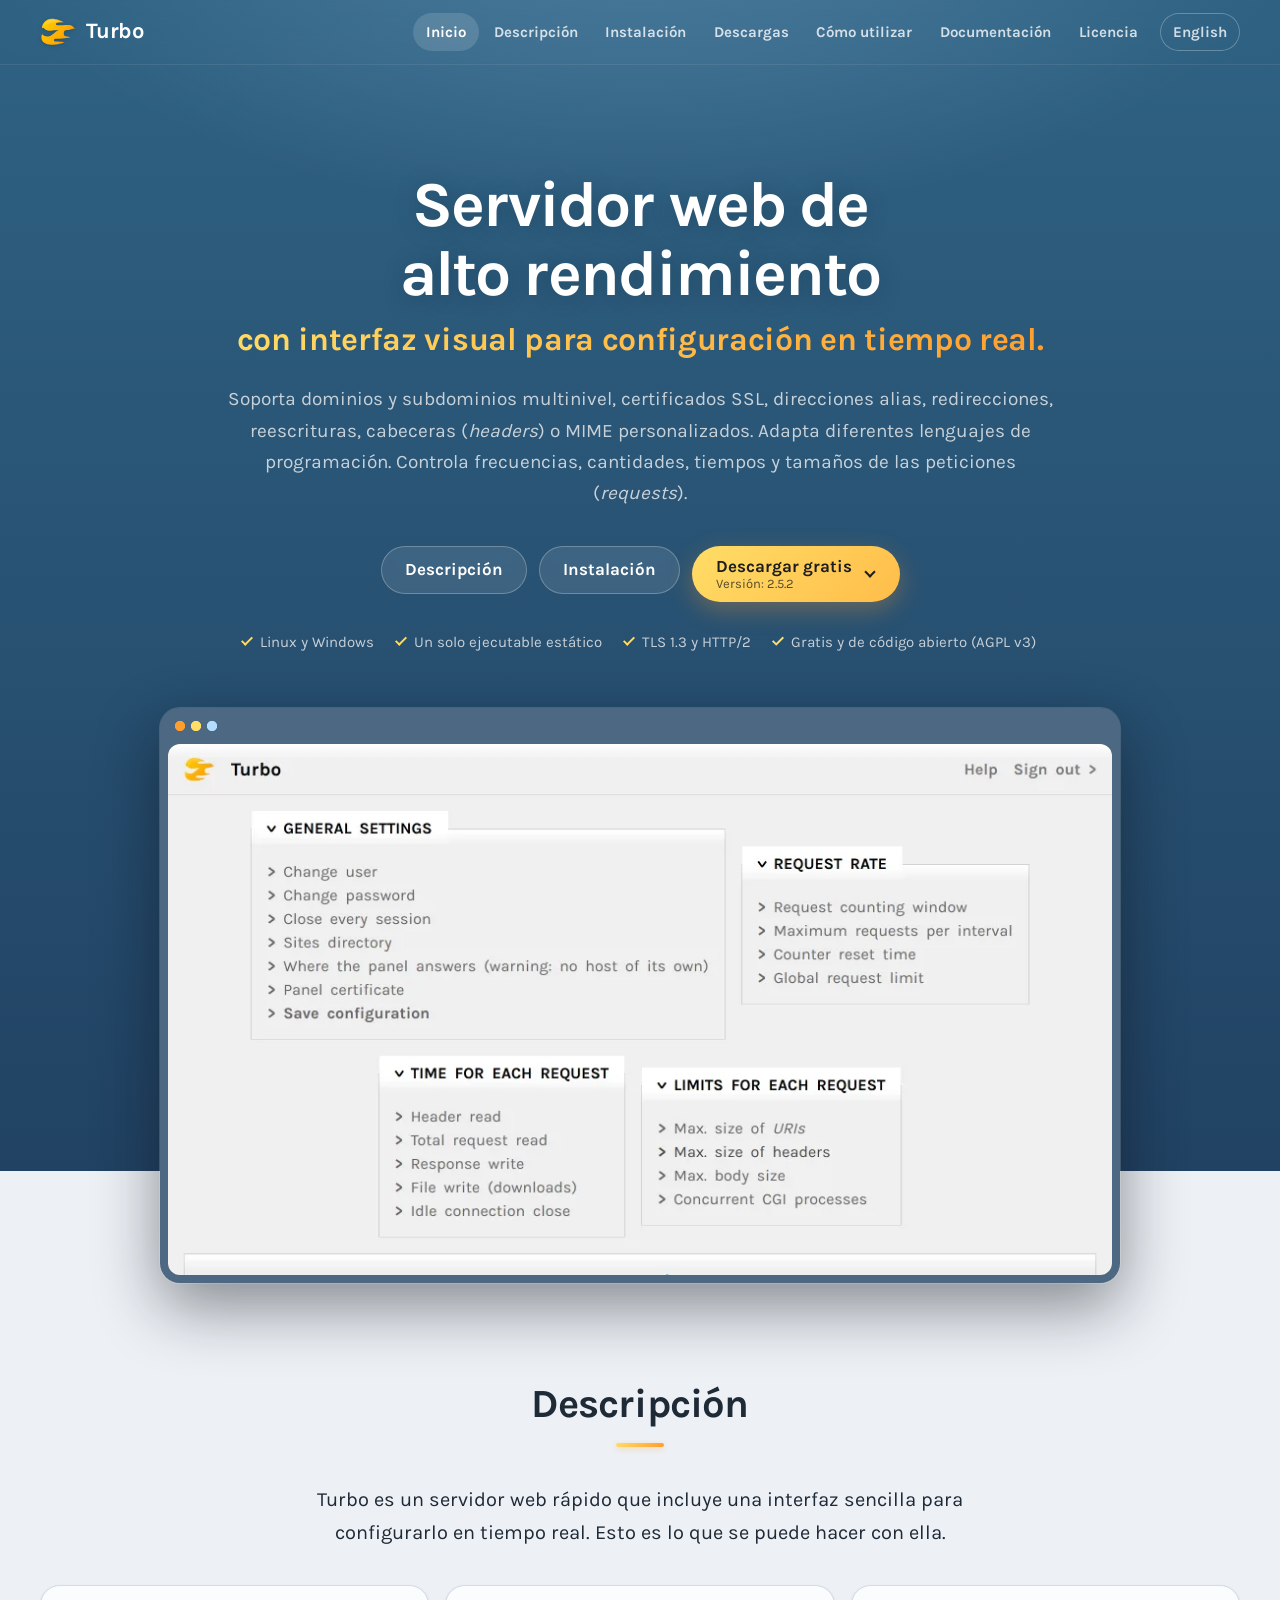
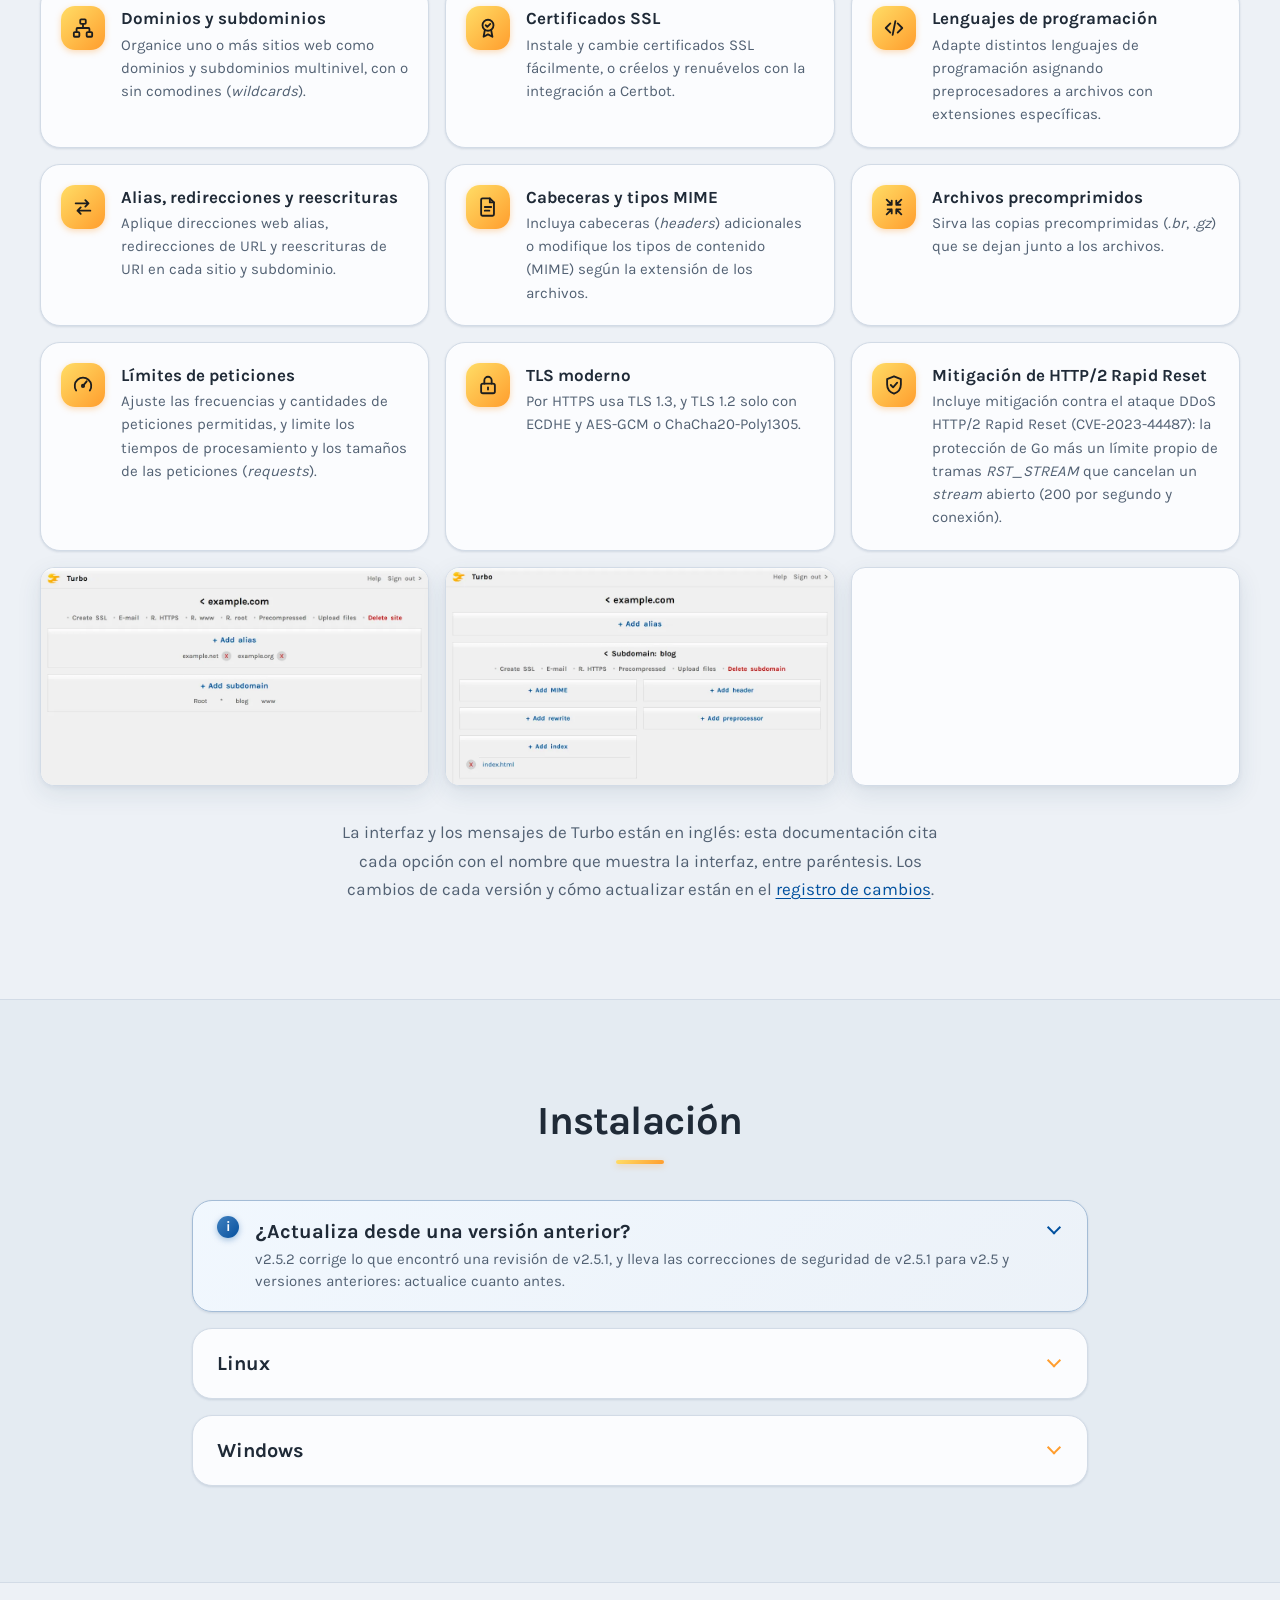
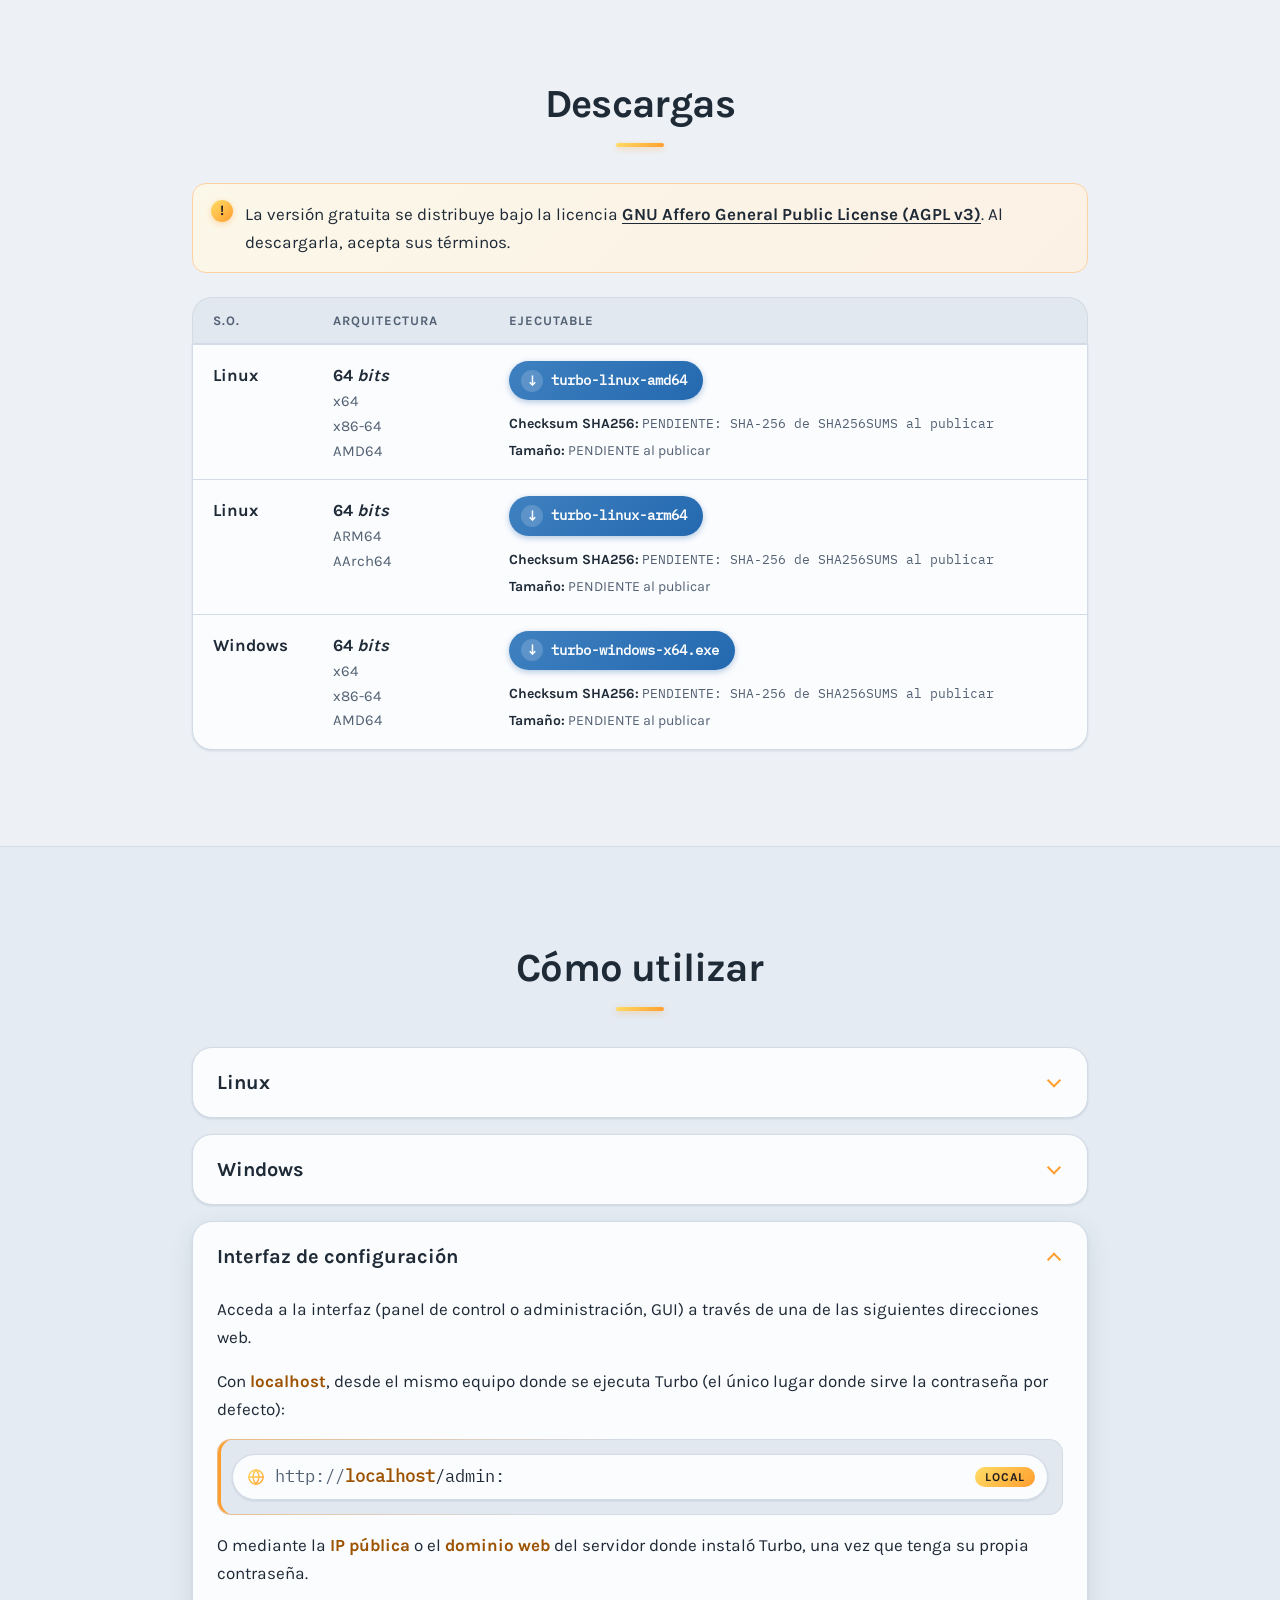
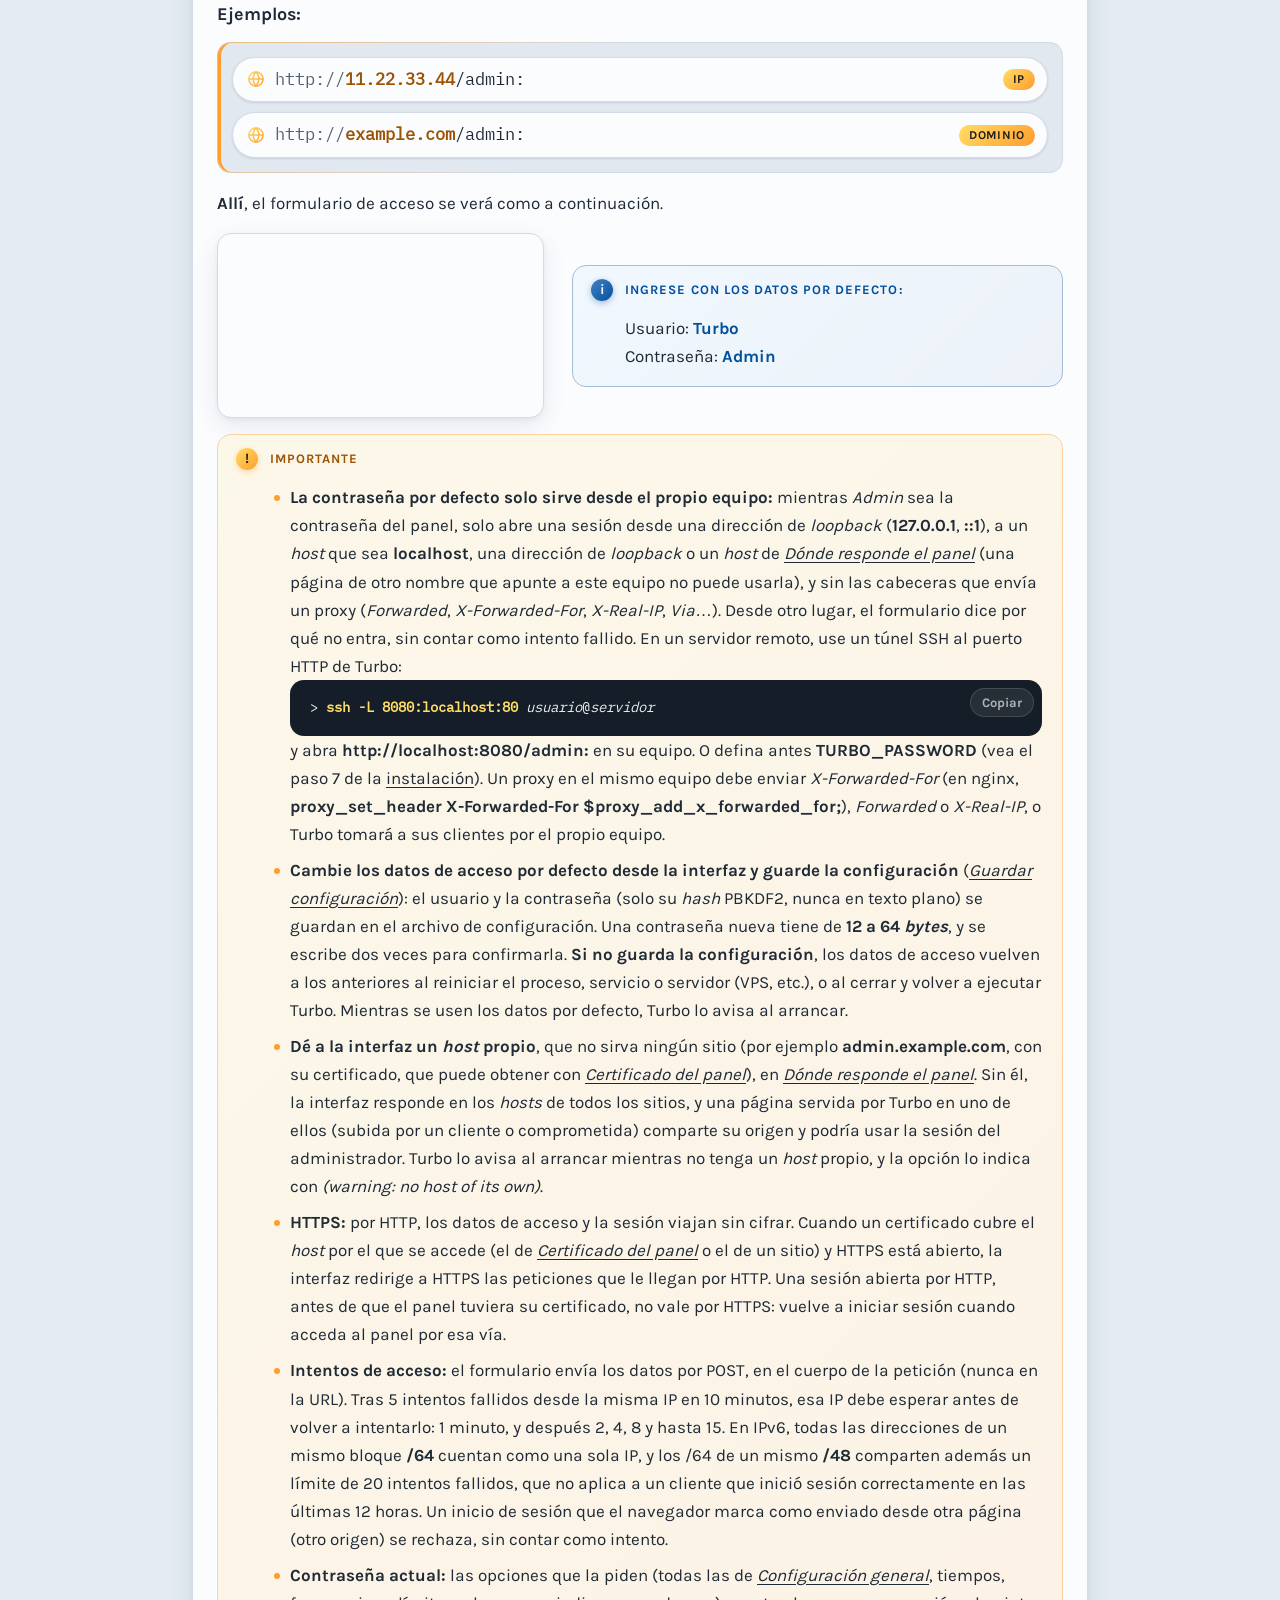
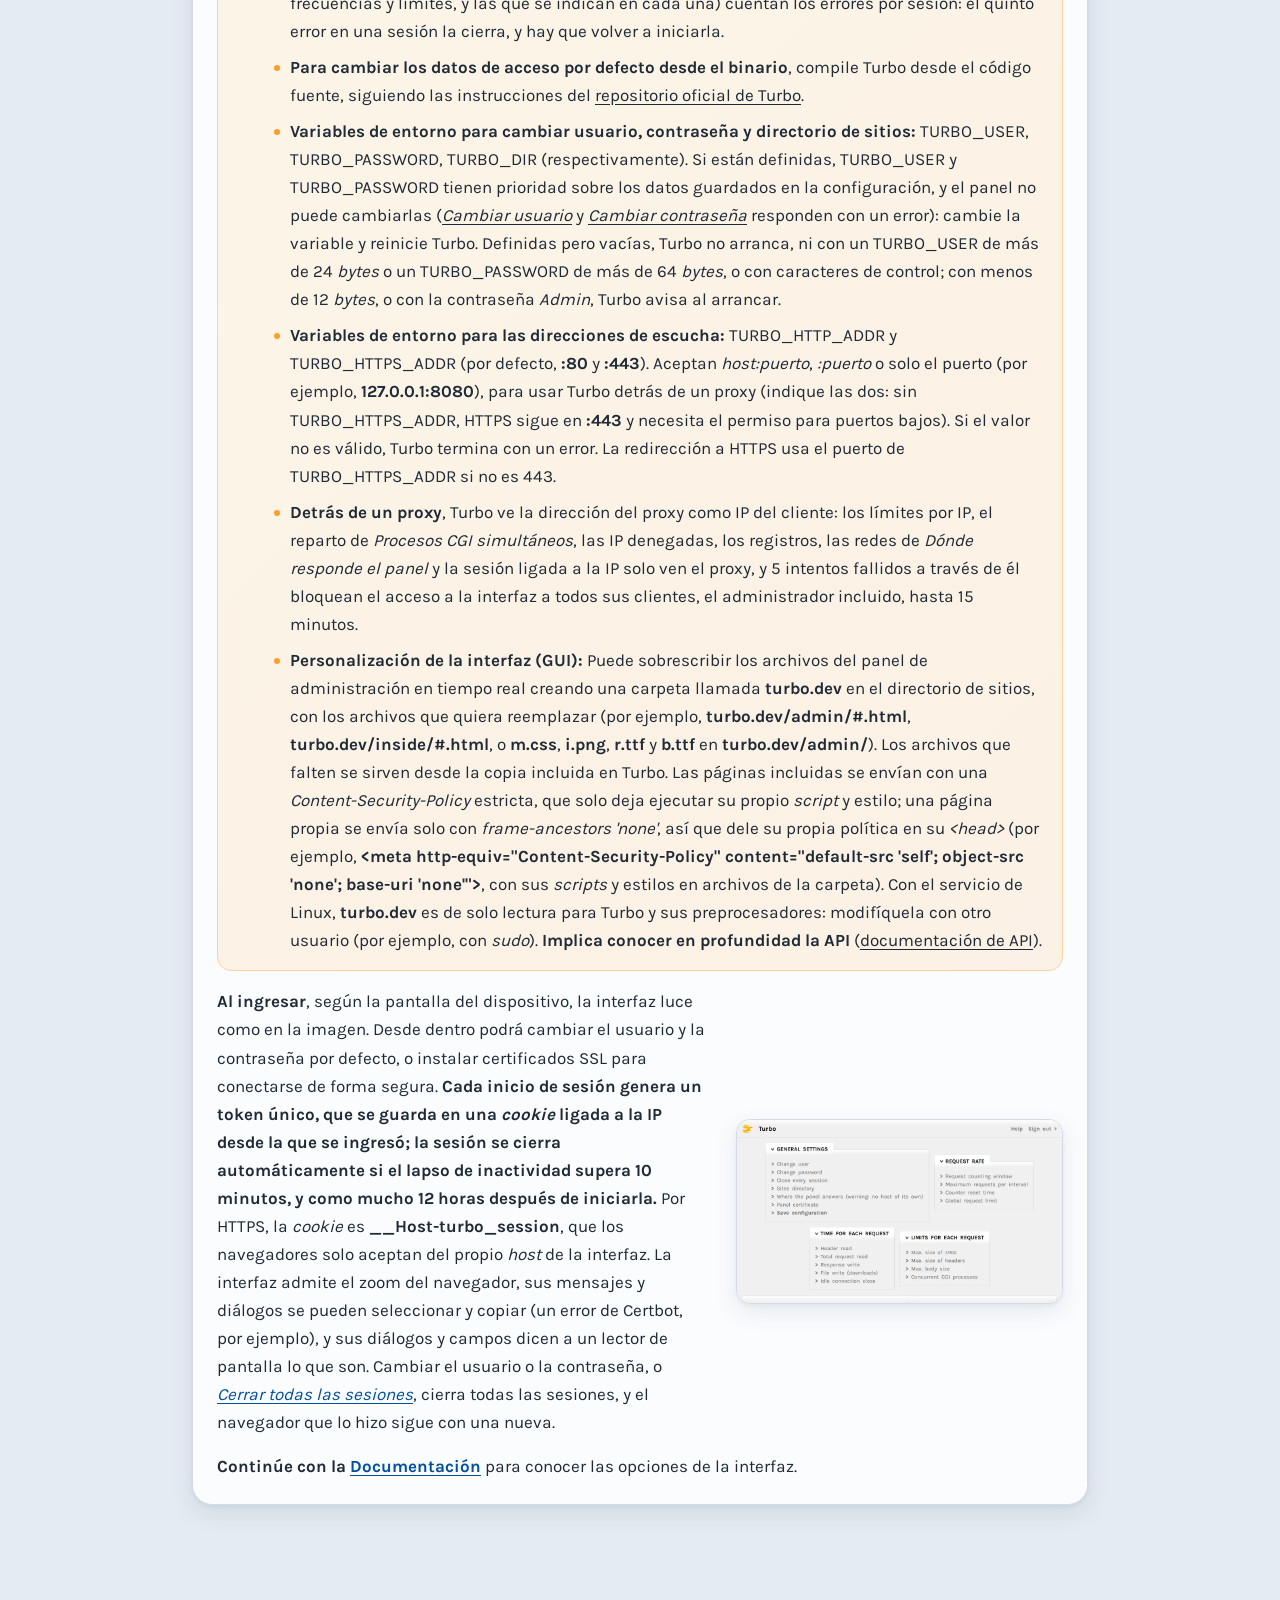
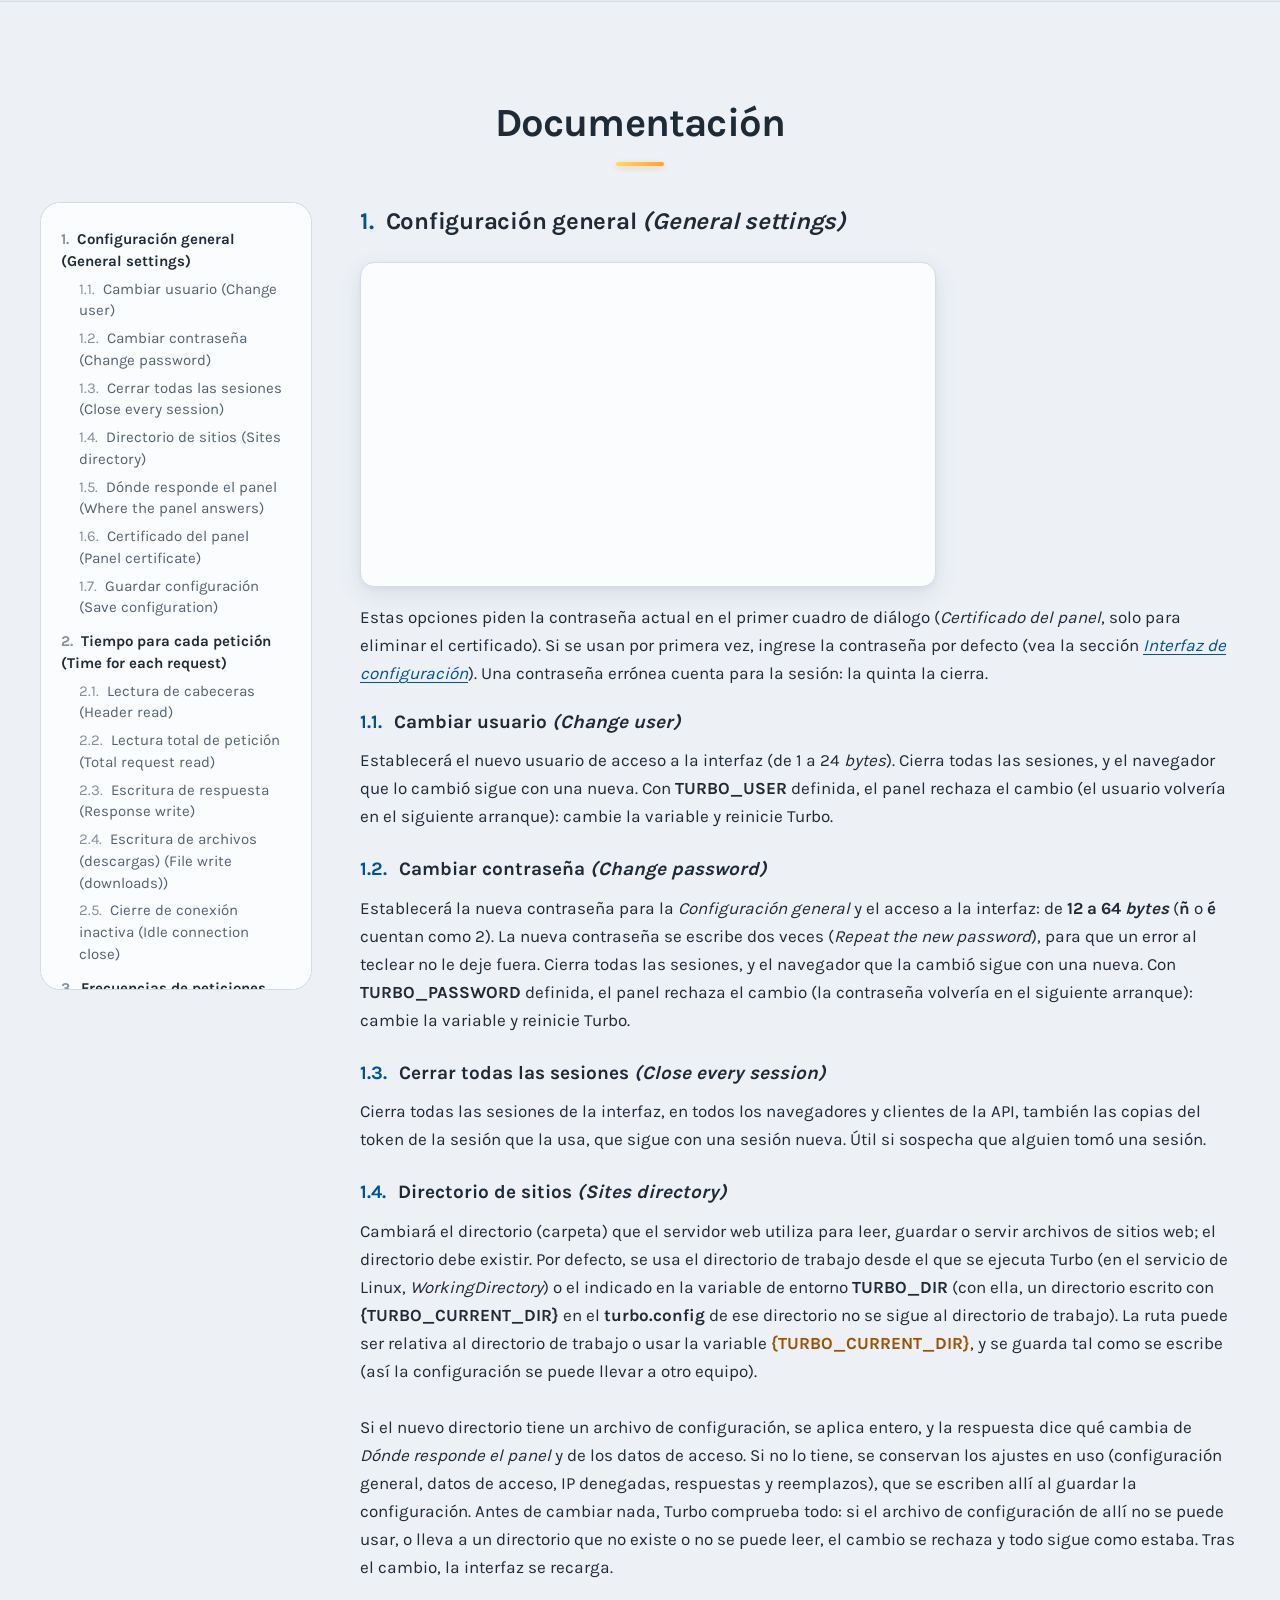
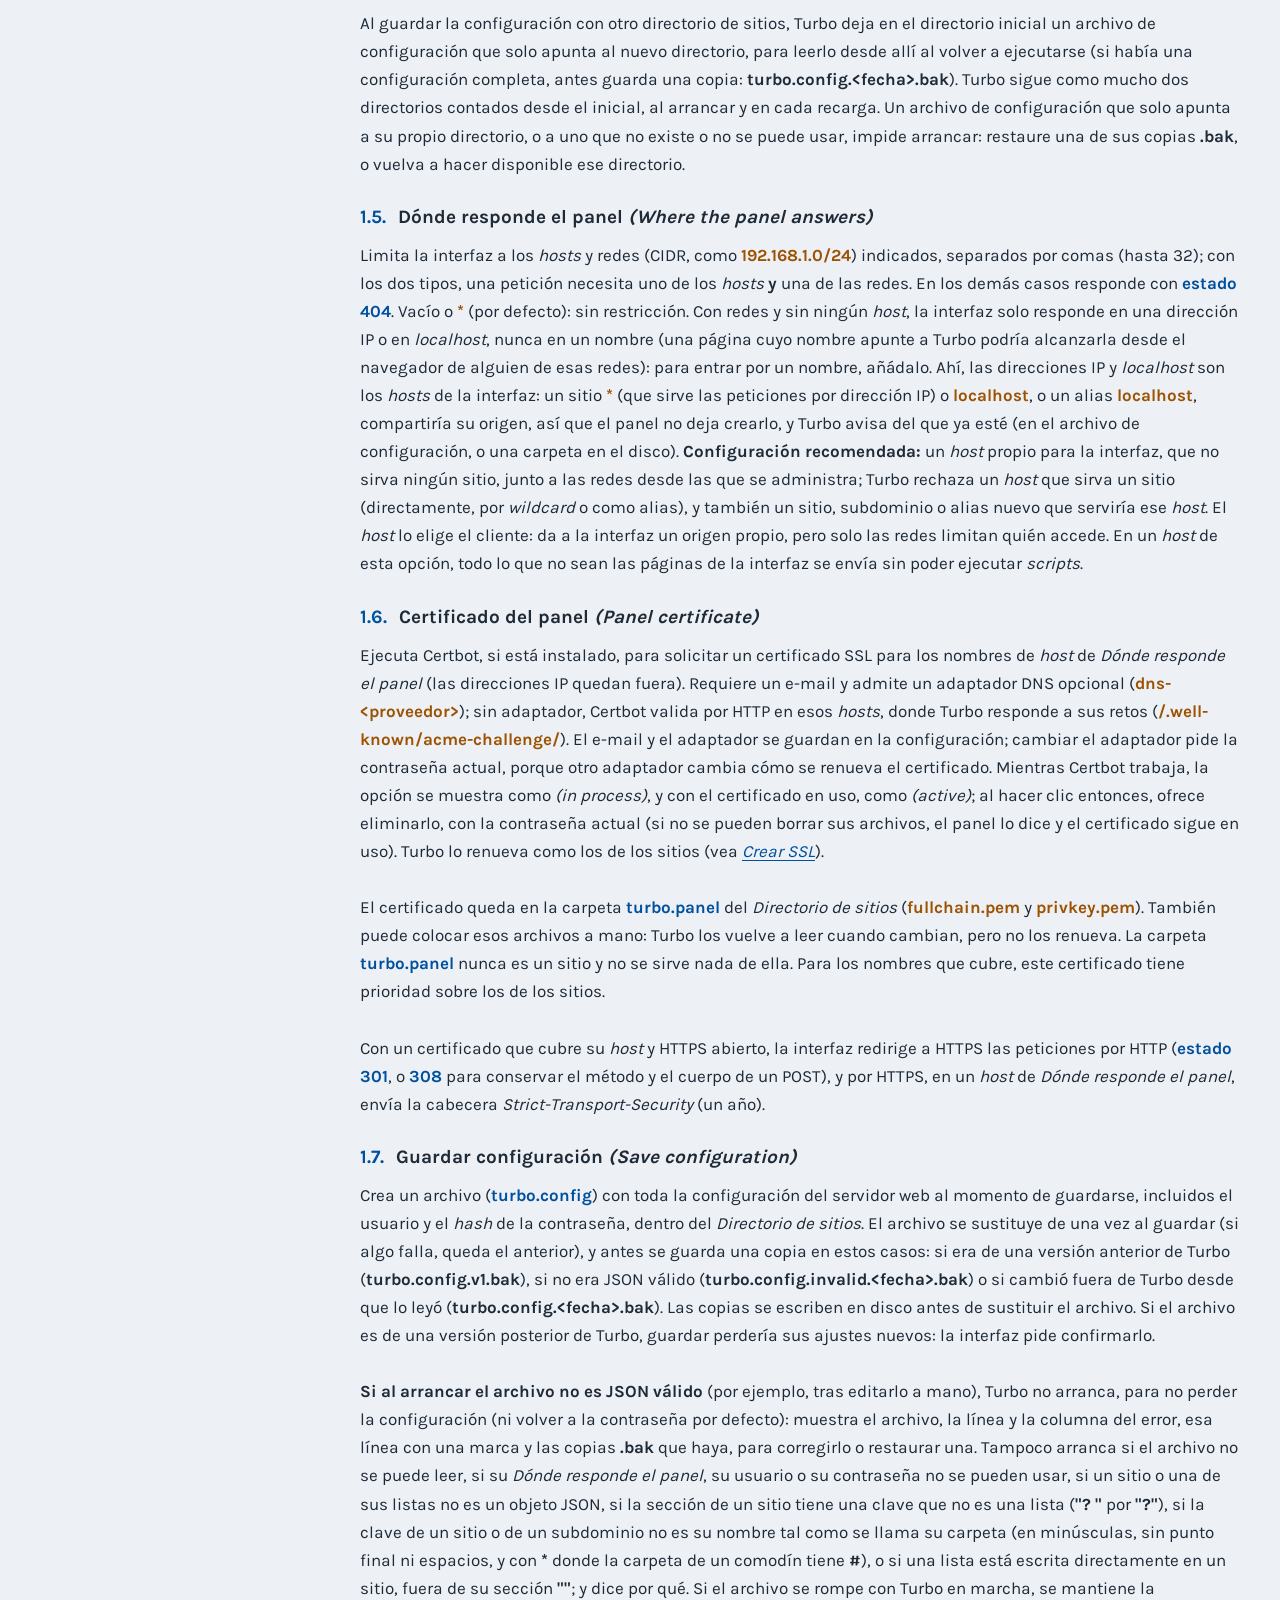
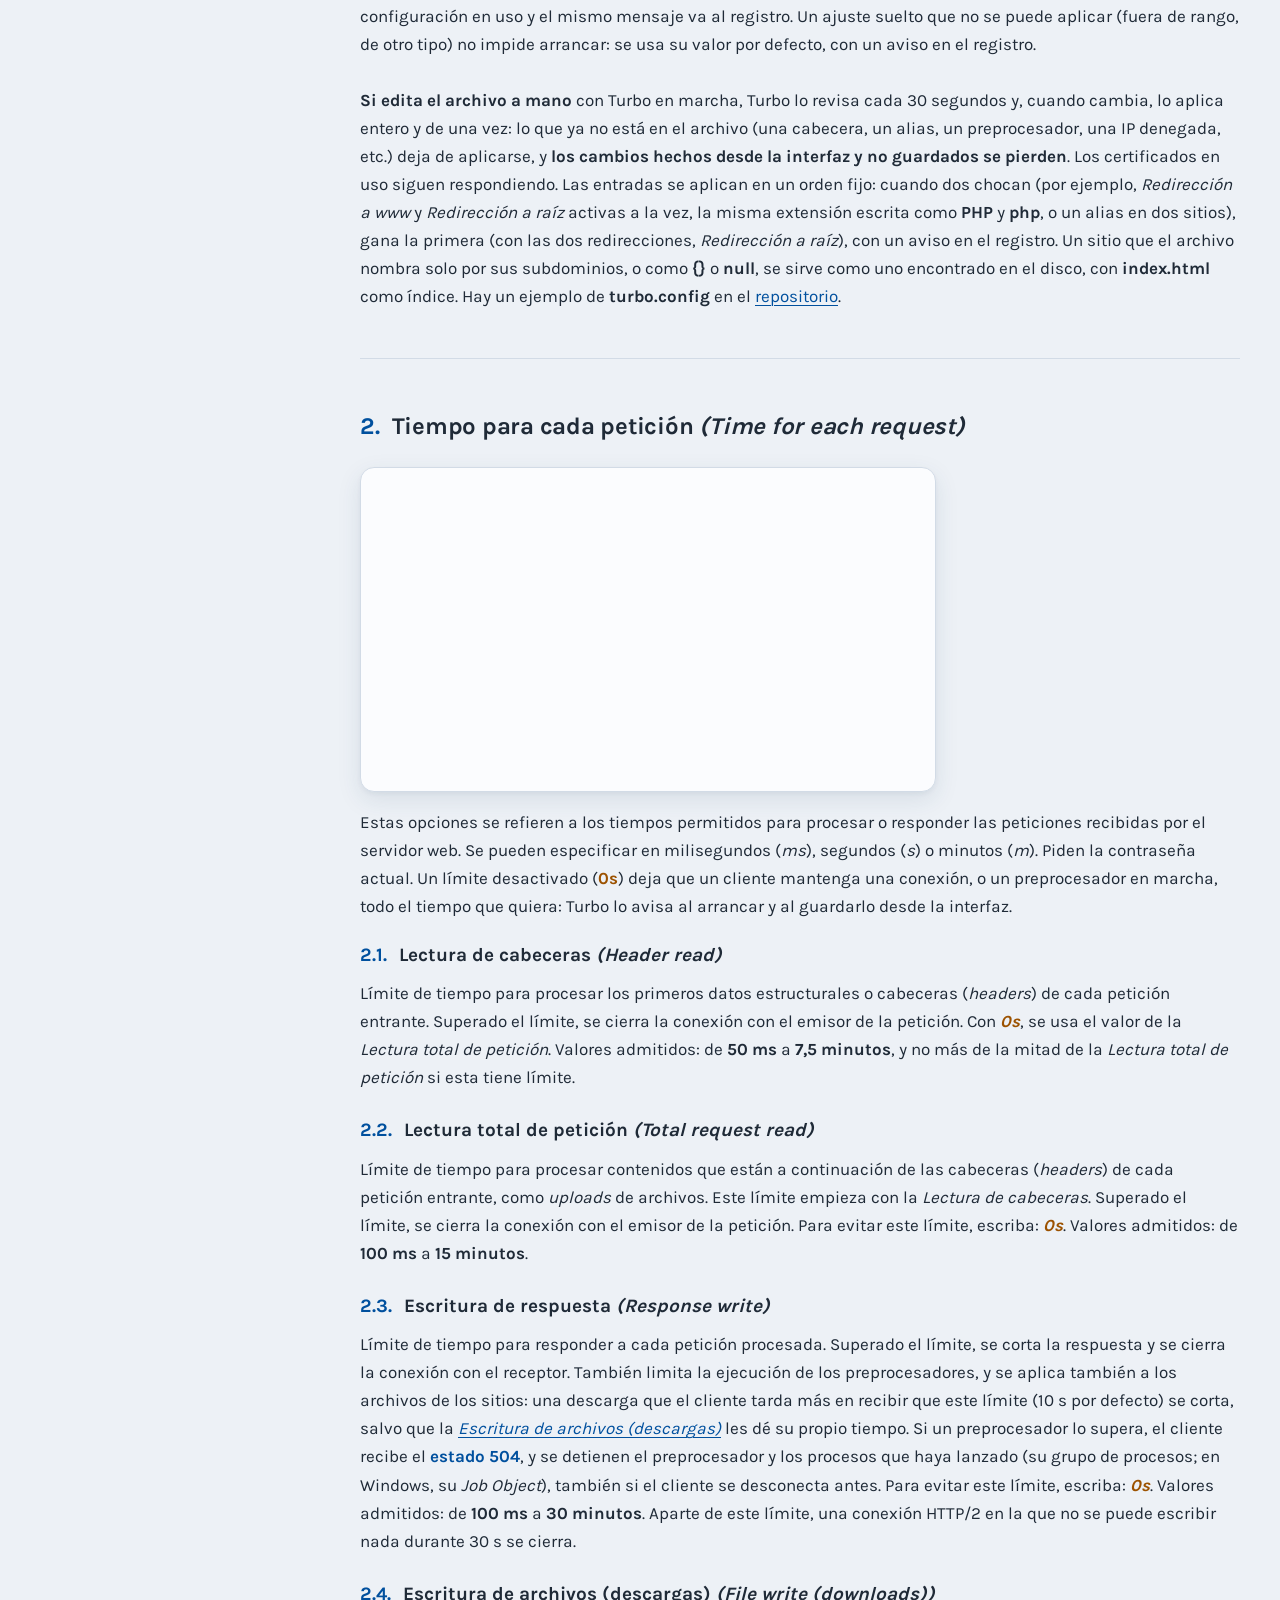
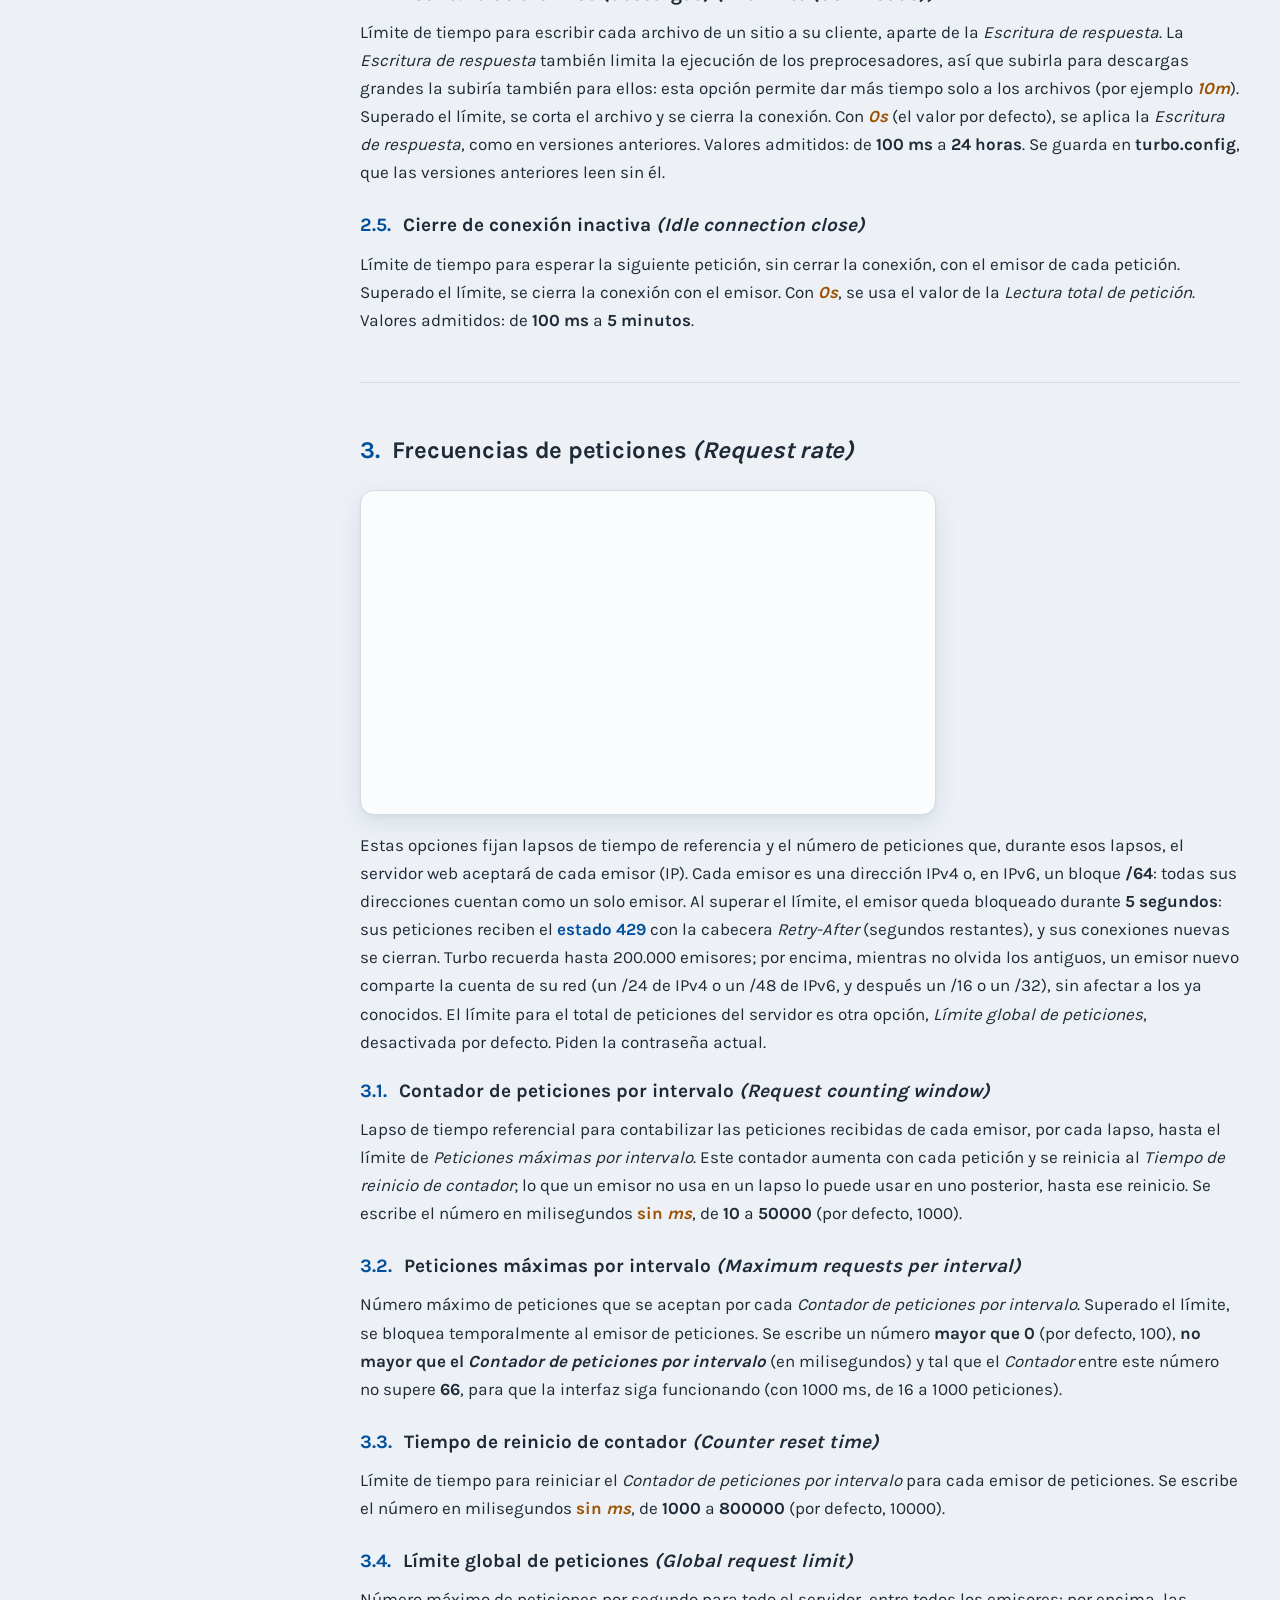
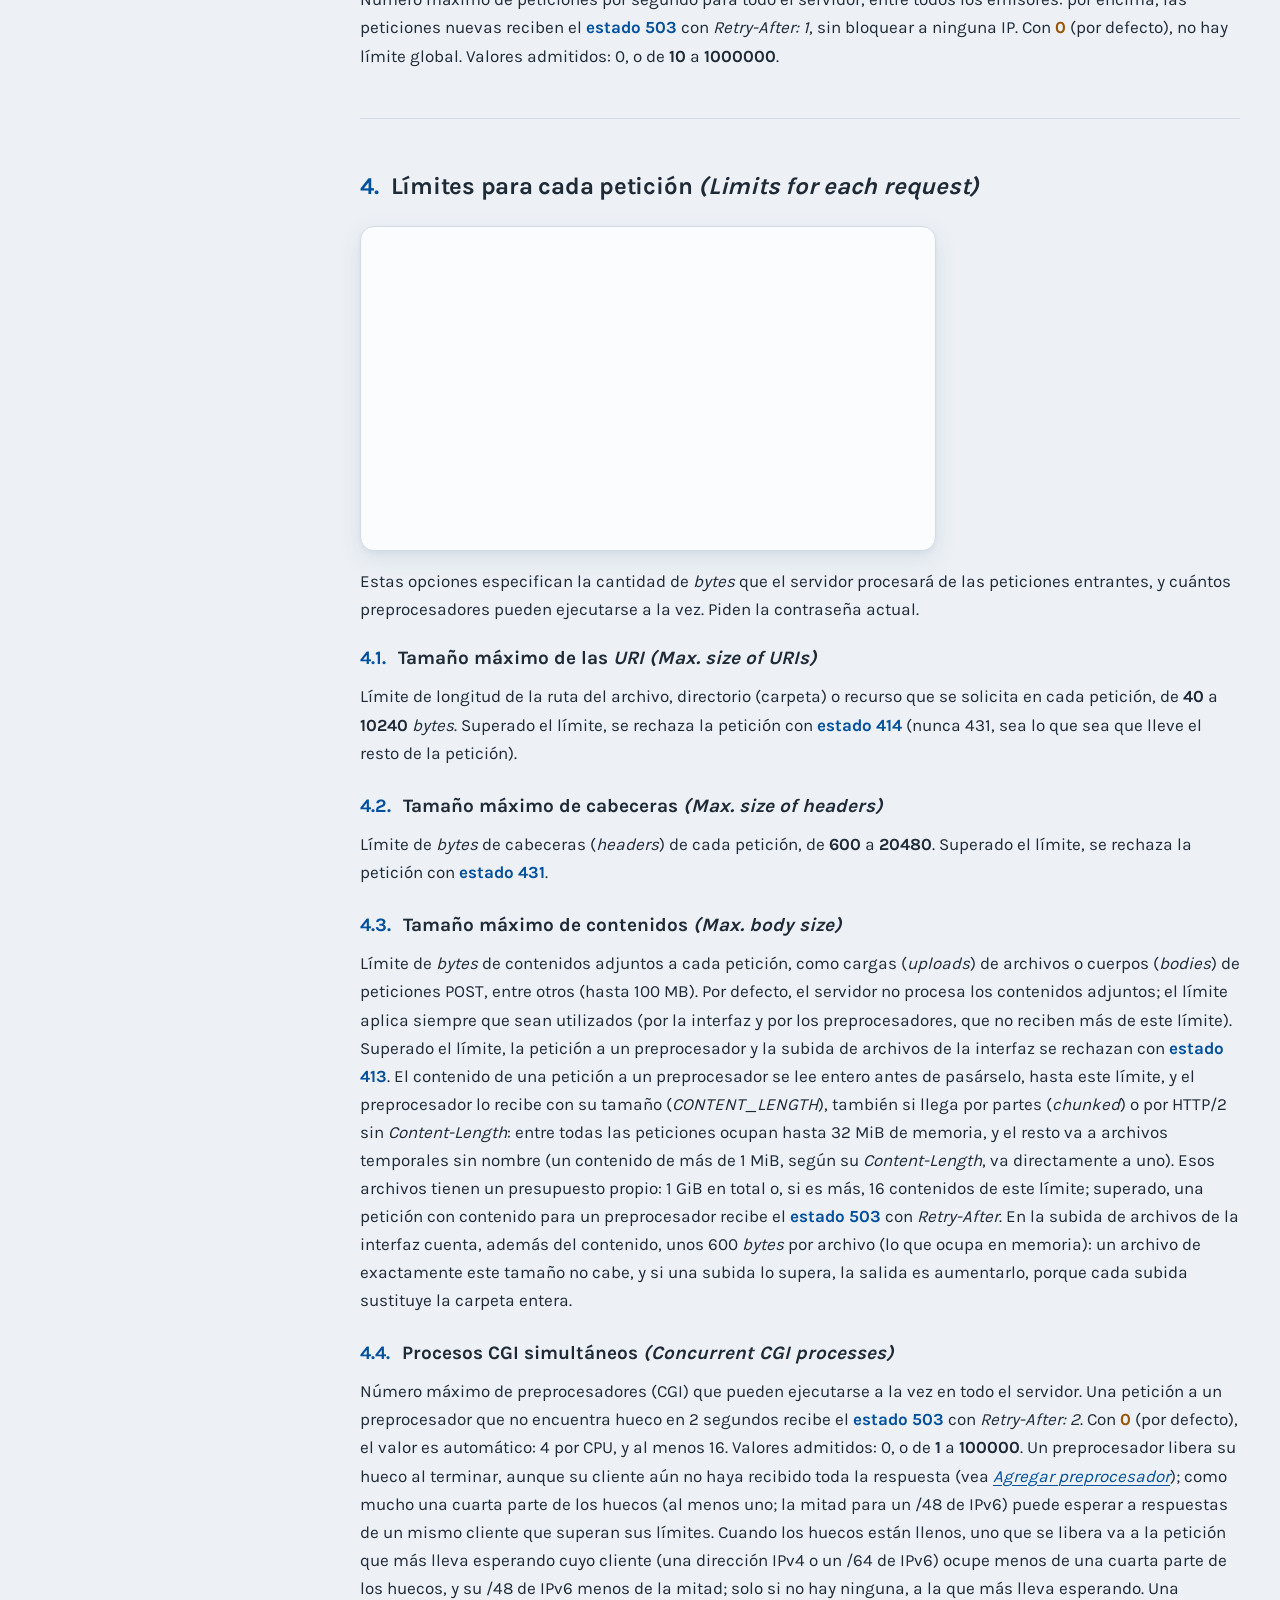
==== commit 87a7860d: "v2.5.2." ====
--- a/es/index.html
+++ b/es/index.html
@@ -52,7 +52,7 @@
 		"name": "Turbo",
 		"applicationCategory": "DeveloperApplication",
 		"operatingSystem": "Linux, Windows",
-		"softwareVersion": "2.5.1",
+		"softwareVersion": "2.5.2",
 		"url": "https://turbo.okzgn.com/es/",
 		"inLanguage": "es",
 		"image": "https://turbo.okzgn.com/turbo.icon.png",
@@ -95,7 +95,7 @@
 			<ul>
 				<li><a href="/es/#Description"><span>Descripción</span></a></li>
 				<li><a href="/es/#Install"><span>Instalación</span></a></li>
-				<li class="wide"><a href="/es/#Downloads" class="cta"><span>Descargar gratis<sub>Versión: 2.5.1</sub></span></a></li>
+				<li class="wide"><a href="/es/#Downloads" class="cta"><span>Descargar gratis<sub>Versión: 2.5.2</sub></span></a></li>
 			</ul>
 			<ul class="facts">
 				<li>Linux y Windows</li>
@@ -131,8 +131,18 @@
 		<article id="Install">
 			<h3>Instalación</h3>
 			<details class="accordion info">
-				<summary><span><b>¿Actualiza desde una versión anterior?<small>v2.5.1 corrige fallos de seguridad de v2.5 y de versiones anteriores: actualice cuanto antes.</small></b></span></summary>
-				<p>Si viene de v2.5, sustituya el binario: lo configurado sigue haciendo lo mismo, con las excepciones que el registro de cambios enumera en <i>Actualizar desde v2.5</i>, las principales abajo. Si viene de v2.4.4 o v2.4.3, se aplican además las de <i>Actualizar desde v2.4.4</i>, que van a continuación. Si actualiza desde v2.4.2, v2.4.1, v2.4 o v2.3.rc3, lea primero en el <a target="_blank" rel="noopener" href="https://github.com/okzgn/turbo-go/blob/main/CHANGELOG.es.md">registro de cambios</a> la sección de actualización de su versión (y luego las de las posteriores), y haga una copia de la carpeta de sitios, <b>turbo.config</b> incluido.</p>
+				<summary><span><b>¿Actualiza desde una versión anterior?<small>v2.5.2 corrige lo que encontró una revisión de v2.5.1, y lleva las correcciones de seguridad de v2.5.1 para v2.5 y versiones anteriores: actualice cuanto antes.</small></b></span></summary>
+				<p>Si viene de v2.5.1, sustituya el binario (o su compilación): lo configurado sigue haciendo lo mismo, con las excepciones que el registro de cambios enumera en <i>Actualizar desde v2.5.1</i>, las principales abajo. Si viene de v2.5, se aplican además las de <i>Actualizar desde v2.5</i>, que van a continuación; si viene de v2.4.4 o v2.4.3, también las de <i>Actualizar desde v2.4.4</i>. Si actualiza desde v2.4.2, v2.4.1, v2.4 o v2.3.rc3, lea primero en el <a target="_blank" rel="noopener" href="https://github.com/okzgn/turbo-go/blob/main/CHANGELOG.es.md">registro de cambios</a> la sección de actualización de su versión (y luego las de las posteriores), y haga una copia de la carpeta de sitios, <b>turbo.config</b> incluido.</p>
+				<p><b>Entre los cambios de v2.5.2:</b></p>
+				<ul class="list">
+					<li>Las cabeceras <i>Refresh</i>, <i>Location</i> y <i>Content-Location</i> no admiten <b>SUBDOMAIN</b> ni <b>FIRST_SUBDOMAIN</b> en una expresión: una de <b>turbo.config</b> se conserva, y el sitio responde <b class="c-aqua">estado 500</b> hasta que se cambie.</li>
+					<li>A través de una reescritura cuyo destino tiene consulta, <i>REQUEST_URI</i> vuelve a ser lo que pidió el cliente, sin los parámetros que fija la reescritura, que van en <i>QUERY_STRING</i>.</li>
+					<li><b>{REWRITE}</b> y una <b class="c-yellow">\</b> se rechazan en el <i>host</i> de una redirección.</li>
+					<li>Lo que da <b>urlencode</b> va tal cual al destino de una reescritura, ya sin codificarse dos veces.</li>
+					<li><b>dx-lua</b> es la 0.3.2: compílelo de nuevo. Cada <i>worker</i> reserva 256 MiB de pila, <b>table.insert</b> con una posición fuera de 1 a <b>#t + 1</b> es un error, y el <i>Content-Length</i> de un <i>script</i> se descarta.</li>
+					<li>Turbo no arranca si <b>TURBO_HTTP_ADDR</b> y <b>TURBO_HTTPS_ADDR</b> son la misma dirección.</li>
+					<li>El panel: por HTTPS, un <i>host</i> que ningún certificado cubre recibe <i>max-age=0</i> también cuando ya no está en <b>PA</b>; <i>Subir archivos</i> no sustituye nada si el directorio de sitios cambió durante la subida; y la extensión de un preprocesador que tiene dentro el token de un reemplazo se puede volver a agregar y borrar.</li>
+				</ul>
 				<p><b>Entre los cambios de v2.5.1:</b></p>
 				<ul class="list">
 					<li>En <b>turbo.config</b>, una clave de la sección de un sitio que no es una lista (<b>"? "</b> o <b>"Preprocessors"</b> por <b>"?"</b>) invalida el archivo: saltada, el sitio perdía sus preprocesadores, y sus <i>scripts</i> se servían como texto.</li>
@@ -207,7 +217,7 @@
 
 							<h4 class="pre-title">Ejemplo:</h4>
 	<pre>&gt; cd <b class="c-aqua">$(mktemp -d)</b>
-&gt; <b class="c-yellow">wget https://github.com/okzgn/turbo-go/releases/download/v2.5.1/turbo-linux<b class="c-orange">-amd64</b></b></pre>
+&gt; <b class="c-yellow">wget https://github.com/okzgn/turbo-go/releases/download/v2.5.2/turbo-linux<b class="c-orange">-amd64</b></b></pre>
 							<blockquote class="note">En ARM64 (AArch64), descargue <b class="c-orange">turbo-linux-arm64</b> (y use ese nombre en el paso siguiente). Compruebe la descarga con el archivo <b>SHA256SUMS</b> de la versión, descargado en el mismo directorio (<b>sha256sum -c --ignore-missing SHA256SUMS</b>: <i>--ignore-missing</i> comprueba solo los ejecutables descargados). Una versión firmada por su editor trae además un archivo <b>SHA256SUMS.sig</b>, que muestra que las sumas son las del editor; <a target="_blank" rel="noopener" href="https://github.com/okzgn/turbo-go/blob/main/SECURITY.md">SECURITY.md</a> explica cómo comprobarlo.</blockquote>
 
 					</li>
@@ -308,7 +318,7 @@
 								<li>Para detener <b>momentáneamente</b> el servicio, use el comando <b class="c-orange"><i>stop</i></b>.</li>
 								<li>O use <b class="c-orange"><i>disable --now</i></b> para detener <b>completamente</b> el servicio e impedir que se inicie con el sistema.</li>
 								<li>Los mensajes de Turbo (con nivel y hora) quedan en el registro del sistema (<i>journal</i>); para verlos, use <b class="c-orange"><i>journalctl -u turbo</i></b> (con <b><i>-f</i></b>, para seguirlos en tiempo real).</li>
-								<li>La primera línea de cada arranque (<b><i>msg=Starting</i></b>) dice la versión de Turbo, el commit del que se compiló y la versión de Go, por ejemplo <b><i>version=v2.5.1 commit=… go=go1.26.11</i></b> (<b class="c-orange"><i>journalctl -u turbo | grep msg=Starting</i></b>): compárela con las versiones afectadas de un aviso de seguridad.</li>
+								<li>La primera línea de cada arranque (<b><i>msg=Starting</i></b>) dice la versión de Turbo, el commit del que se compiló y la versión de Go, por ejemplo <b><i>version=v2.5.2 commit=… go=go1.26.11</i></b> (<b class="c-orange"><i>journalctl -u turbo | grep msg=Starting</i></b>): compárela con las versiones afectadas de un aviso de seguridad.</li>
 							</ul>
 						</blockquote>
 					</li>
@@ -336,7 +346,7 @@
 						<span><b class="c-yellow"><a href="/es/#Downloads">Descargar</a></b> el ejecutable para Windows en el <b class="c-aqua">directorio anterior</b>, con el nombre <b class="c-orange">turbo.exe</b>.</span>
 
 						<h4 class="pre-title">Ejemplo:</h4>
-	<pre>&gt; <b class="c-yellow">Invoke-WebRequest https://github.com/okzgn/turbo-go/releases/download/v2.5.1/turbo-windows-x64.exe -OutFile <b class="c-aqua">C:\server\</b><b class="c-orange">turbo.exe</b></b></pre>
+	<pre>&gt; <b class="c-yellow">Invoke-WebRequest https://github.com/okzgn/turbo-go/releases/download/v2.5.2/turbo-windows-x64.exe -OutFile <b class="c-aqua">C:\server\</b><b class="c-orange">turbo.exe</b></b></pre>
 						<blockquote class="note">Compruebe la descarga con la suma de <a href="/es/#Downloads">Descargas</a> (<b>Get-FileHash C:\server\turbo.exe</b>).</blockquote>
 					</li>
 					<li>
@@ -369,7 +379,7 @@
 				<li><b>Linux</b></li>
 				<li><b>64 <i>bits</i></b><br>x64<br>x86-64<br>AMD64</li>
 				<li class="dl-file">
-					<a href="https://github.com/okzgn/turbo-go/releases/download/v2.5.1/turbo-linux-amd64">turbo-linux-amd64</a>
+					<a href="https://github.com/okzgn/turbo-go/releases/download/v2.5.2/turbo-linux-amd64">turbo-linux-amd64</a>
 					<ul>
 						<li><b>Checksum SHA256:</b> <i class="checksum">PENDIENTE: SHA-256 de SHA256SUMS al publicar</i></li>
 						<li><b>Tamaño:</b> PENDIENTE al publicar</li>
@@ -378,7 +388,7 @@
 				<li><b>Linux</b></li>
 				<li><b>64 <i>bits</i></b><br>ARM64<br>AArch64</li>
 				<li class="dl-file">
-					<a href="https://github.com/okzgn/turbo-go/releases/download/v2.5.1/turbo-linux-arm64">turbo-linux-arm64</a>
+					<a href="https://github.com/okzgn/turbo-go/releases/download/v2.5.2/turbo-linux-arm64">turbo-linux-arm64</a>
 					<ul>
 						<li><b>Checksum SHA256:</b> <i class="checksum">PENDIENTE: SHA-256 de SHA256SUMS al publicar</i></li>
 						<li><b>Tamaño:</b> PENDIENTE al publicar</li>
@@ -387,7 +397,7 @@
 				<li><b>Windows</b></li>
 				<li><b>64 <i>bits</i></b><br>x64<br>x86-64<br>AMD64</li>
 				<li class="dl-file">
-					<a href="https://github.com/okzgn/turbo-go/releases/download/v2.5.1/turbo-windows-x64.exe">turbo-windows-x64.exe</a>
+					<a href="https://github.com/okzgn/turbo-go/releases/download/v2.5.2/turbo-windows-x64.exe">turbo-windows-x64.exe</a>
 					<ul>
 						<li><b>Checksum SHA256:</b> <i class="checksum">PENDIENTE: SHA-256 de SHA256SUMS al publicar</i></li>
 						<li><b>Tamaño:</b> PENDIENTE al publicar</li>
@@ -811,7 +821,7 @@
 								<div>
 									<a href="../data/img/add-rewrites.webp"><img src="../data/img/add-rewrites-sm.webp" alt="Imagen de Agregar reescritura" width="960" height="540" loading="lazy" decoding="async"></a>
 								</div>
-								<p>Agrega una reescritura de la ruta de archivo, directorio o recurso (URI) determinado, para tratarlo internamente como otra ruta de archivo, directorio o recurso especificado <b>sin redireccionarlo</b>. No es obligatorio ingresar una URI existente. La URI de origen empieza por <b class="c-yellow">/</b> (hasta 128 caracteres), y el destino, por <b class="c-yellow">/</b>, <b class="c-yellow">http://</b> o <b class="c-yellow">https://</b> (hasta 512). Se puede acceder a la información de la primera URI y datos del sitio y subdominio con palabras clave (útil en sitios o subdominios con <i>wildcards</i> y para preprocesadores); una palabra clave desconocida se rechaza (en el archivo de configuración, la reescritura se descarta con un aviso en el registro). La URI de origen se compara con la ruta pedida ya decodificada (<b class="c-yellow">/a b</b> coincide con <b class="c-yellow">/a%20b</b>); un origen que acaba en <b class="c-yellow">/</b> también toma la carpeta sin ella (<b class="c-yellow">/private/</b> toma <b class="c-yellow">/private</b>). El destino también se trata como una ruta URL (un <b class="c-yellow">%</b> literal se escribe <b class="c-yellow">%25</b>). Si, tras reemplazar las palabras clave, la ruta sale de la carpeta <b class="c-yellow">@</b> o contiene <b class="c-yellow">\</b>, se responde con <b class="c-aqua">estado 404</b>. Donde el directorio de sitios no distingue mayúsculas de minúsculas (Windows, macOS, y también un volumen de Windows montado en Linux, que Turbo detecta al cargar la configuración y lo dice en el registro), las reescrituras tampoco: <b class="c-yellow">/PRIVATE/x</b> lo toma la reescritura de <b class="c-yellow">/private/</b>.<br><br>Un preprocesador al que se llega por una reescritura cuyo destino tiene consulta (<i>query string</i>) recibe la consulta de la petición sin los parámetros que fija la del destino, y después la del destino: con <b class="c-yellow">/x</b> → <b class="c-yellow">/app.cgi?role=user</b>, la petición <b class="c-yellow">/x?role=admin&amp;z=1</b> le llega como <b class="c-yellow">z=1&amp;role=user</b>.<br><br><b>Para redireccionar</b>, ingrese un destino que empiece por <b class="c-yellow">http://</b> o <b class="c-yellow">https://</b> (en mayúsculas o minúsculas; se guarda en minúsculas) seguido de un <i>host</i>, escrito o dado por una palabra clave: se responde con <b class="c-aqua">estado 302</b>. Como una redirección puede enviar a los visitantes del sitio a otra dirección, agregar una pide la contraseña actual (una reescritura dentro del sitio solo necesita la sesión). Un destino sin <i>host</i> (como <b class="c-yellow">https://</b> solo) se rechaza, y si la palabra clave del <i>host</i> no da ningún valor al responder, se responde con <b class="c-aqua">estado 500</b>. Si el destino tiene ruta o consulta (<i>query string</i>), se redirige exactamente a ese destino; si es solo un dominio, se le añade la URI original. El destino también puede ser una <a href="#expressions">expresión</a>, que se calcula en cada petición.</p>
+								<p>Agrega una reescritura de la ruta de archivo, directorio o recurso (URI) determinado, para tratarlo internamente como otra ruta de archivo, directorio o recurso especificado <b>sin redireccionarlo</b>. No es obligatorio ingresar una URI existente. La URI de origen empieza por <b class="c-yellow">/</b> (hasta 128 <i>bytes</i>), y el destino, por <b class="c-yellow">/</b>, <b class="c-yellow">http://</b> o <b class="c-yellow">https://</b> (hasta 512). Se puede acceder a la información de la primera URI y datos del sitio y subdominio con palabras clave (útil en sitios o subdominios con <i>wildcards</i> y para preprocesadores); una palabra clave desconocida se rechaza (en el archivo de configuración, la reescritura se descarta con un aviso en el registro). La URI de origen se compara con la ruta pedida ya decodificada (<b class="c-yellow">/a b</b> coincide con <b class="c-yellow">/a%20b</b>); un origen que acaba en <b class="c-yellow">/</b> también toma la carpeta sin ella (<b class="c-yellow">/private/</b> toma <b class="c-yellow">/private</b>). El destino también se trata como una ruta URL (un <b class="c-yellow">%</b> literal se escribe <b class="c-yellow">%25</b>). Si, tras reemplazar las palabras clave, la ruta sale de la carpeta <b class="c-yellow">@</b> o contiene <b class="c-yellow">\</b>, se responde con <b class="c-aqua">estado 404</b>. Donde el directorio de sitios no distingue mayúsculas de minúsculas (Windows, macOS, y también un volumen de Windows montado en Linux, que Turbo detecta al cargar la configuración y lo dice en el registro), las reescrituras tampoco: <b class="c-yellow">/PRIVATE/x</b> lo toma la reescritura de <b class="c-yellow">/private/</b>.<br><br>Un preprocesador al que se llega por una reescritura cuyo destino tiene consulta (<i>query string</i>) recibe la consulta de la petición sin los parámetros que fija la del destino, y después la del destino: con <b class="c-yellow">/x</b> → <b class="c-yellow">/app.cgi?role=user</b>, la petición <b class="c-yellow">/x?role=admin&amp;z=1</b> le llega como <b class="c-yellow">z=1&amp;role=user</b>, en <i>QUERY_STRING</i>, y como <b class="c-yellow">/x?z=1</b> en <i>REQUEST_URI</i>.<br><br><b>Para redireccionar</b>, ingrese un destino que empiece por <b class="c-yellow">http://</b> o <b class="c-yellow">https://</b> (en mayúsculas o minúsculas; se guarda en minúsculas) seguido de un <i>host</i>, escrito o dado por una palabra clave: se responde con <b class="c-aqua">estado 302</b>. Como una redirección puede enviar a los visitantes del sitio a otra dirección, agregar una pide la contraseña actual (una reescritura dentro del sitio solo necesita la sesión). Un destino sin <i>host</i> (como <b class="c-yellow">https://</b> solo) se rechaza, y si la palabra clave del <i>host</i> no da ningún valor al responder, se responde con <b class="c-aqua">estado 500</b>. Si el destino tiene ruta o consulta (<i>query string</i>), se redirige exactamente a ese destino; si es solo un dominio, se le añade la URI original. El destino también puede ser una <a href="#expressions">expresión</a>, que se calcula en cada petición.</p>
 							</section>
 							<ol>
 								<li>
@@ -910,14 +920,14 @@
 								</li>
 								<li>
 									<h6>Funciones</h6><br>
-									<span><b>HEADER('Nombre')</b>, <b>QUERY('nombre')</b> y <b>COOKIE('nombre')</b> leen la petición; <b>oneOf(v, ['a', 'b'])</b> da el elemento de la lista igual a <b>v</b>; <b>token(v)</b>, <b>quoted(v)</b> y <b>urlencode(v)</b> restringen o codifican un texto (<b>quoted</b>, no en <i>Set-Cookie</i> ni en <i>Content-Security-Policy</i>, cuya gramática no mantiene unido un texto entre comillas, ni en <i>Refresh</i>, cuya URL toma un navegador sin sus comillas); <b>lower(v)</b> y <b>upper(v)</b> cambian sus mayúsculas; <b>v.startsWith(s)</b>, <b>v.endsWith(s)</b>, <b>v.contains(s)</b> y <b>v.matches('patrón')</b> son condiciones.</span>
+									<span><b>HEADER('Nombre')</b>, <b>QUERY('nombre')</b> y <b>COOKIE('nombre')</b> leen la petición; <b>oneOf(v, ['a', 'b'])</b> da el elemento de la lista igual a <b>v</b>; <b>token(v)</b>, <b>quoted(v)</b> y <b>urlencode(v)</b> restringen o codifican un texto (<b>quoted</b>, no en <i>Set-Cookie</i>, en <i>Content-Security-Policy</i> ni en <i>Content-Security-Policy-Report-Only</i>, cuya gramática no mantiene unido un texto entre comillas, ni en <i>Refresh</i>, cuya URL toma un navegador sin sus comillas); <b>lower(v)</b> y <b>upper(v)</b> cambian sus mayúsculas; <b>v.startsWith(s)</b>, <b>v.endsWith(s)</b>, <b>v.contains(s)</b> y <b>v.matches('patrón')</b> son condiciones.</span>
 									<blockquote class="note muted text-lg">
 										<b class="c-aqua">oneOf</b>(<b class="c-aqua">HEADER</b>('Origin'), ['https://app.example.com', 'https://admin.example.com'])
 									</blockquote>
 								</li>
 								<li>
 									<h6>Reglas</h6><br>
-									<span>Lo que envía la petición nunca llega tal cual a una cabecera: pasa por <b>oneOf</b>, <b>token</b>, <b>quoted</b> o <b>urlencode</b>. Un destino empieza por <b class="c-yellow">/</b>, <b class="c-yellow">http://</b> o <b class="c-yellow">https://</b> escrito en la expresión, y el host de una redirección se escribe en ella, se elige con <b>oneOf</b> o es uno que Turbo sirve (<b>SUBDOMAIN</b>, que un comodín deja elegir al cliente, solo seguido de un punto y el resto del host); todo lo demás de un destino se codifica según dónde cae. Turbo lo comprueba al añadir la expresión y en cada petición: una expresión que falla responde 500. Las cabeceras que lee una expresión se añaden a <i>Vary</i>, y una reescritura con una expresión pide la contraseña actual.</span>
+									<span>Lo que envía la petición nunca llega tal cual a una cabecera: pasa por <b>oneOf</b>, <b>token</b>, <b>quoted</b> o <b>urlencode</b>. <i>Refresh</i>, <i>Location</i> y <i>Content-Location</i>, cuya URL sigue un navegador, no admiten <b>SUBDOMAIN</b> ni <b>FIRST_SUBDOMAIN</b> (redirija con una reescritura), y en otra cabecera que nombra un origen o una URL van antes de un punto y un dominio del sitio. Un destino empieza por <b class="c-yellow">/</b>, <b class="c-yellow">http://</b> o <b class="c-yellow">https://</b> escrito en la expresión, y el host de una redirección se escribe en ella, se elige con <b>oneOf</b> o es uno que Turbo sirve (<b>SUBDOMAIN</b>, que un comodín deja elegir al cliente, solo seguido de un punto y el resto del host; nunca <b>REWRITE</b> ni una <b class="c-yellow">\</b>); todo lo demás de un destino, salvo lo que da <b>urlencode</b>, se codifica según dónde cae. Turbo lo comprueba al añadir la expresión y en cada petición: una expresión que falla responde 500. Las cabeceras que lee una expresión se añaden a <i>Vary</i>, y una reescritura con una expresión pide la contraseña actual.</span>
 									<blockquote class="note muted text-lg">
 										<b class="c-aqua">HEADER</b>('Accept-Language').<b class="c-aqua">startsWith</b>('es') <b class="c-orange">?</b> '/es' + <b class="c-aqua">FIRST_REQUEST</b> <b class="c-orange">:</b> ''
 									</blockquote>
@@ -930,7 +940,7 @@
 								<div>
 									<a href="../data/img/add-preprocessors.webp"><img src="../data/img/add-preprocessors-sm.webp" alt="Imagen de Agregar preprocesador" width="960" height="540" loading="lazy" decoding="async"></a>
 								</div>
-								<p>Asigna el preprocesador determinado para todos los archivos con la extensión especificada del subdominio, sin distinguir mayúsculas (<b class="c-yellow">.PHP</b> también se ejecuta como <b class="c-yellow">.php</b>). La extensión es lo que sigue al último punto de un nombre: una con un punto dentro (<b class="c-yellow">blade.php</b>, <b class="c-yellow">tar.gz</b>) se rechaza (<i>Invalid extension</i>; en <b>turbo.config</b> se conserva, con un aviso, no ejecuta nada y cierra la extensión que sigue a su último punto, como se dice abajo). El preprocesador debe procesar y responder las peticiones de los archivos con la extensión especificada, en el modo elegido (<a href="#preprocessor-modes">CGI o DX</a>). Turbo lo ejecuta como espera <i>php-cgi</i>: sin argumentos, en la carpeta de su propio ejecutable, y con el script en <i>SCRIPT_FILENAME</i>; un intérprete que recibe el script como argumento (<i>python3</i>, <i>perl</i>) no funciona como preprocesador sin un script envoltorio (<i>wrapper</i>).<br><br>En un subdominio con preprocesadores, una ruta con <b class="c-yellow">~</b> seguido de un dígito, con <b class="c-yellow">:</b>, o con una extensión fuera de ASCII responde con el <b class="c-aqua">estado 404</b> en todos los sistemas, para que un script nunca se sirva como texto bajo otro de sus nombres (en un volumen de Windows, <b class="c-yellow">LONGNA~1.PHT</b> es <i>longname.phtml</i>). En Linux, donde el directorio de sitios no distingue mayúsculas (un volumen de Windows), los nombres que Windows trata de forma especial (los que acaban en punto o espacio, <b class="c-yellow">CON</b>, <b class="c-yellow">NUL</b>, <b class="c-yellow">COM1</b>…) responden con el estado <b class="c-aqua">404</b> en todos los sitios, no solo en los que tienen preprocesadores.<br><br><b>PHP:</b> agregue un preprocesador para la extensión <b class="c-yellow">php</b> con la ruta de <b class="c-yellow">php-cgi</b> (por ejemplo, <b class="c-yellow">/usr/bin/php-cgi</b>, del paquete <i>php-cgi</i>). Turbo inyecta automáticamente la variable de entorno <b class="c-yellow">REDIRECT_STATUS</b>, permitiendo ejecutar scripts de PHP sin modificar el archivo <i>php.ini</i>; PHP recibe la ruta URL del script en <i>PHP_SELF</i> y <i>SCRIPT_NAME</i>, la <i>REQUEST_URI</i> original (con la consulta de <i>QUERY_STRING</i>, a través de una reescritura cuyo destino tiene una) y la carpeta temporal de Turbo, donde guarda las subidas. Con la unidad systemd de referencia, la carpeta de sesiones por defecto de PHP (<b class="c-aqua">/var/lib/php/sessions</b>) es de solo lectura: indique en <b class="c-yellow">session.save_path</b> una carpeta dentro de la de los sitios.<br><br><b>Lo que recibe el preprocesador de la petición:</b> las cabeceras con <b class="c-yellow">_</b> en su nombre no le llegan, como en Apache, y <i>HTTP_HOST</i> y <i>SERVER_NAME</i> llevan el <i>host</i> tal como eligió el sitio (en minúsculas, sin punto final y con su puerto).<br><br><b>Su respuesta:</b> es Turbo quien la delimita: de la que escribe el preprocesador se descartan las cabeceras sobre la conexión (<i>Transfer-Encoding</i>, <i>Connection</i>, <i>Keep-Alive</i>, <i>Upgrade</i>…), un <i>Content-Length</i> repetido y las cabeceras con caracteres de control. La salida espera a un cliente lento en memoria (hasta 1 MiB por respuesta y 64 MiB en total) y después en archivos temporales sin nombre de 32 MiB, cada uno borrado en cuanto se envía (hasta 256 MiB por respuesta y 1 GiB en total), así que el preprocesador libera su hueco al terminar; un cliente puede ocupar una cuarta parte de esos totales. Un preprocesador que sigue en marcha y lleva 100 ms sin escribir envía lo que escribió, y desde entonces todo lo que escribe se envía al momento: los <i>server-sent events</i>, las barras de progreso y el <i>long polling</i> funcionan. Uno que termina antes se envía entero (con su tamaño, si ocupa menos de 2 KiB).<br><br>La ruta del preprocesador admite hasta 128 caracteres y debe existir al agregarlo. Como un preprocesador ejecuta programas en el servidor, esta opción pide la contraseña actual. Borrarlo (la <b>X</b> junto a él) también la pide: sin su preprocesador, los archivos de esa extensión se servirían como texto, con su código fuente. Si más tarde el binario no existe (por ejemplo, al cargar la configuración guardada), los archivos con esa extensión responden con <b class="c-aqua">estado 500</b> en lugar de servirse. Lo mismo ocurre con un preprocesador del archivo de configuración que no se puede usar (ruta vacía o demasiado larga, extensión incorrecta, otro prefijo, ejecutable inexistente, caracteres de control): se conserva, con un aviso en el registro, y su extensión responde con <b class="c-aqua">estado 500</b> (con una extensión incorrecta, la que se quería: <b class="c-yellow">"php "</b> o <b class="c-yellow">"blade.php"</b> cierran <b class="c-yellow">php</b>, salvo que el archivo tenga una entrada válida de ella; una clave de la que no se puede leer ninguna extensión solo recibe su aviso), para que sus archivos no se sirvan como texto.<br><br>Los preprocesadores que se ejecutan a la vez están limitados por <a href="/es/#lp-3"><i>Procesos CGI simultáneos</i></a>, y su tiempo, por <a href="/es/#tp-2"><i>Escritura de respuesta</i></a>. Un preprocesador termina cuando su cliente se va (no se responde a un cliente que ya no está), y al parar Turbo, a los 10 s, con lo que haya lanzado.<br><br><b>IMPORTANTE:</b> Si la configuración para preprocesar los archivos no está activa en el subdominio, los archivos para uso dinámico (preprocesados, usualmente código) serán servidos como estáticos (texto plano, etc., dependiendo del MIME), <b>lo que puede comprometer la confidencialidad de estos archivos y su código fuente</b>.</p>
+								<p>Asigna el preprocesador determinado para todos los archivos con la extensión especificada del subdominio, sin distinguir mayúsculas (<b class="c-yellow">.PHP</b> también se ejecuta como <b class="c-yellow">.php</b>). La extensión es lo que sigue al último punto de un nombre: una con un punto dentro (<b class="c-yellow">blade.php</b>, <b class="c-yellow">tar.gz</b>) se rechaza (<i>Invalid extension</i>; en <b>turbo.config</b> se conserva, con un aviso, no ejecuta nada y cierra la extensión que sigue a su último punto, como se dice abajo). El preprocesador debe procesar y responder las peticiones de los archivos con la extensión especificada, en el modo elegido (<a href="#preprocessor-modes">CGI o DX</a>). Turbo lo ejecuta como espera <i>php-cgi</i>: sin argumentos, en la carpeta de su propio ejecutable, y con el script en <i>SCRIPT_FILENAME</i>; un intérprete que recibe el script como argumento (<i>python3</i>, <i>perl</i>) no funciona como preprocesador sin un script envoltorio (<i>wrapper</i>).<br><br>En un subdominio con preprocesadores, una ruta con <b class="c-yellow">~</b> seguido de un dígito, con <b class="c-yellow">:</b>, o con una extensión fuera de ASCII responde con el <b class="c-aqua">estado 404</b> en todos los sistemas, para que un script nunca se sirva como texto bajo otro de sus nombres (en un volumen de Windows, <b class="c-yellow">LONGNA~1.PHT</b> es <i>longname.phtml</i>). En Linux, donde el directorio de sitios no distingue mayúsculas (un volumen de Windows), los nombres que Windows trata de forma especial (los que acaban en punto o espacio, <b class="c-yellow">CON</b>, <b class="c-yellow">NUL</b>, <b class="c-yellow">COM1</b>…) responden con el estado <b class="c-aqua">404</b> en todos los sitios, no solo en los que tienen preprocesadores.<br><br><b>PHP:</b> agregue un preprocesador para la extensión <b class="c-yellow">php</b> con la ruta de <b class="c-yellow">php-cgi</b> (por ejemplo, <b class="c-yellow">/usr/bin/php-cgi</b>, del paquete <i>php-cgi</i>). Turbo inyecta automáticamente la variable de entorno <b class="c-yellow">REDIRECT_STATUS</b>, permitiendo ejecutar scripts de PHP sin modificar el archivo <i>php.ini</i>; PHP recibe la ruta URL del script en <i>PHP_SELF</i> y <i>SCRIPT_NAME</i>, la <i>REQUEST_URI</i> que pidió el cliente (a través de una reescritura cuyo destino tiene consulta, sin los parámetros que esta fija) y la carpeta temporal de Turbo, donde guarda las subidas. Con la unidad systemd de referencia, la carpeta de sesiones por defecto de PHP (<b class="c-aqua">/var/lib/php/sessions</b>) es de solo lectura: indique en <b class="c-yellow">session.save_path</b> una carpeta dentro de la de los sitios.<br><br><b>Lo que recibe el preprocesador de la petición:</b> las cabeceras con <b class="c-yellow">_</b> en su nombre no le llegan, como en Apache, y <i>HTTP_HOST</i> y <i>SERVER_NAME</i> llevan el <i>host</i> tal como eligió el sitio (en minúsculas, sin punto final y con su puerto).<br><br><b>Su respuesta:</b> es Turbo quien la delimita: de la que escribe el preprocesador se descartan las cabeceras sobre la conexión (<i>Transfer-Encoding</i>, <i>Connection</i>, <i>Keep-Alive</i>, <i>Upgrade</i>…), un <i>Content-Length</i> repetido y las cabeceras con caracteres de control. La salida espera a un cliente lento en memoria (hasta 1 MiB por respuesta y 64 MiB en total) y después en archivos temporales sin nombre de 32 MiB, cada uno borrado en cuanto se envía (hasta 256 MiB por respuesta y 1 GiB en total), así que el preprocesador libera su hueco al terminar; un cliente puede ocupar una cuarta parte de esos totales. Un preprocesador que sigue en marcha y lleva 100 ms sin escribir envía lo que escribió, y desde entonces todo lo que escribe se envía al momento: los <i>server-sent events</i>, las barras de progreso y el <i>long polling</i> funcionan. Uno que termina antes se envía entero (con su tamaño, si ocupa menos de 2 KiB).<br><br>La ruta del preprocesador admite hasta 128 <i>bytes</i> y debe existir al agregarlo. Como un preprocesador ejecuta programas en el servidor, esta opción pide la contraseña actual. Borrarlo (la <b>X</b> junto a él) también la pide: sin su preprocesador, los archivos de esa extensión se servirían como texto, con su código fuente. Si más tarde el binario no existe (por ejemplo, al cargar la configuración guardada), los archivos con esa extensión responden con <b class="c-aqua">estado 500</b> en lugar de servirse. Lo mismo ocurre con un preprocesador del archivo de configuración que no se puede usar (ruta vacía o demasiado larga, extensión incorrecta, otro prefijo, ejecutable inexistente, caracteres de control): se conserva, con un aviso en el registro, y su extensión responde con <b class="c-aqua">estado 500</b> (con una extensión incorrecta, la que se quería: <b class="c-yellow">"php "</b> o <b class="c-yellow">"blade.php"</b> cierran <b class="c-yellow">php</b>, salvo que el archivo tenga una entrada válida de ella; una clave de la que no se puede leer ninguna extensión solo recibe su aviso), para que sus archivos no se sirvan como texto.<br><br>Los preprocesadores que se ejecutan a la vez están limitados por <a href="/es/#lp-3"><i>Procesos CGI simultáneos</i></a>, y su tiempo, por <a href="/es/#tp-2"><i>Escritura de respuesta</i></a>. Un preprocesador termina cuando su cliente se va (no se responde a un cliente que ya no está), y al parar Turbo, a los 10 s, con lo que haya lanzado.<br><br><b>IMPORTANTE:</b> Si la configuración para preprocesar los archivos no está activa en el subdominio, los archivos para uso dinámico (preprocesados, usualmente código) serán servidos como estáticos (texto plano, etc., dependiendo del MIME), <b>lo que puede comprometer la confidencialidad de estos archivos y su código fuente</b>.</p>
 							</section>
 						</li>
 						<li>
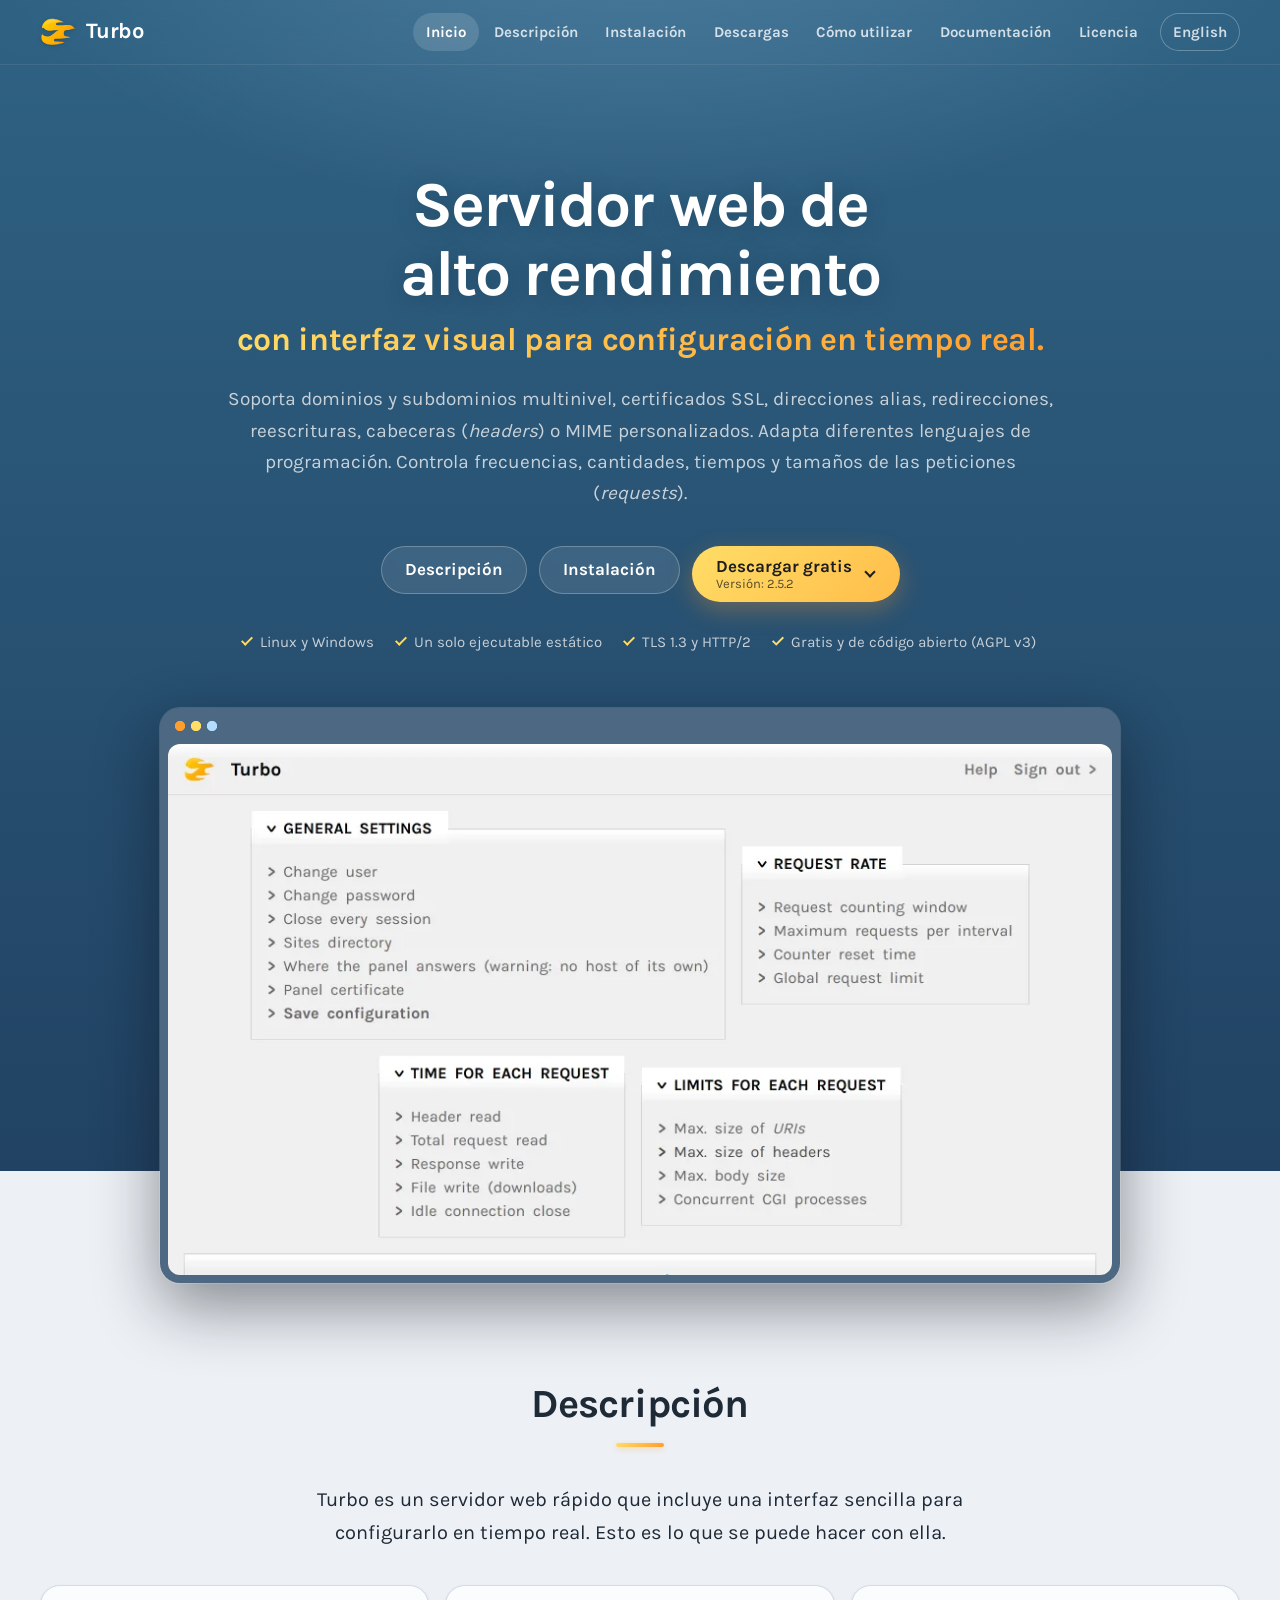
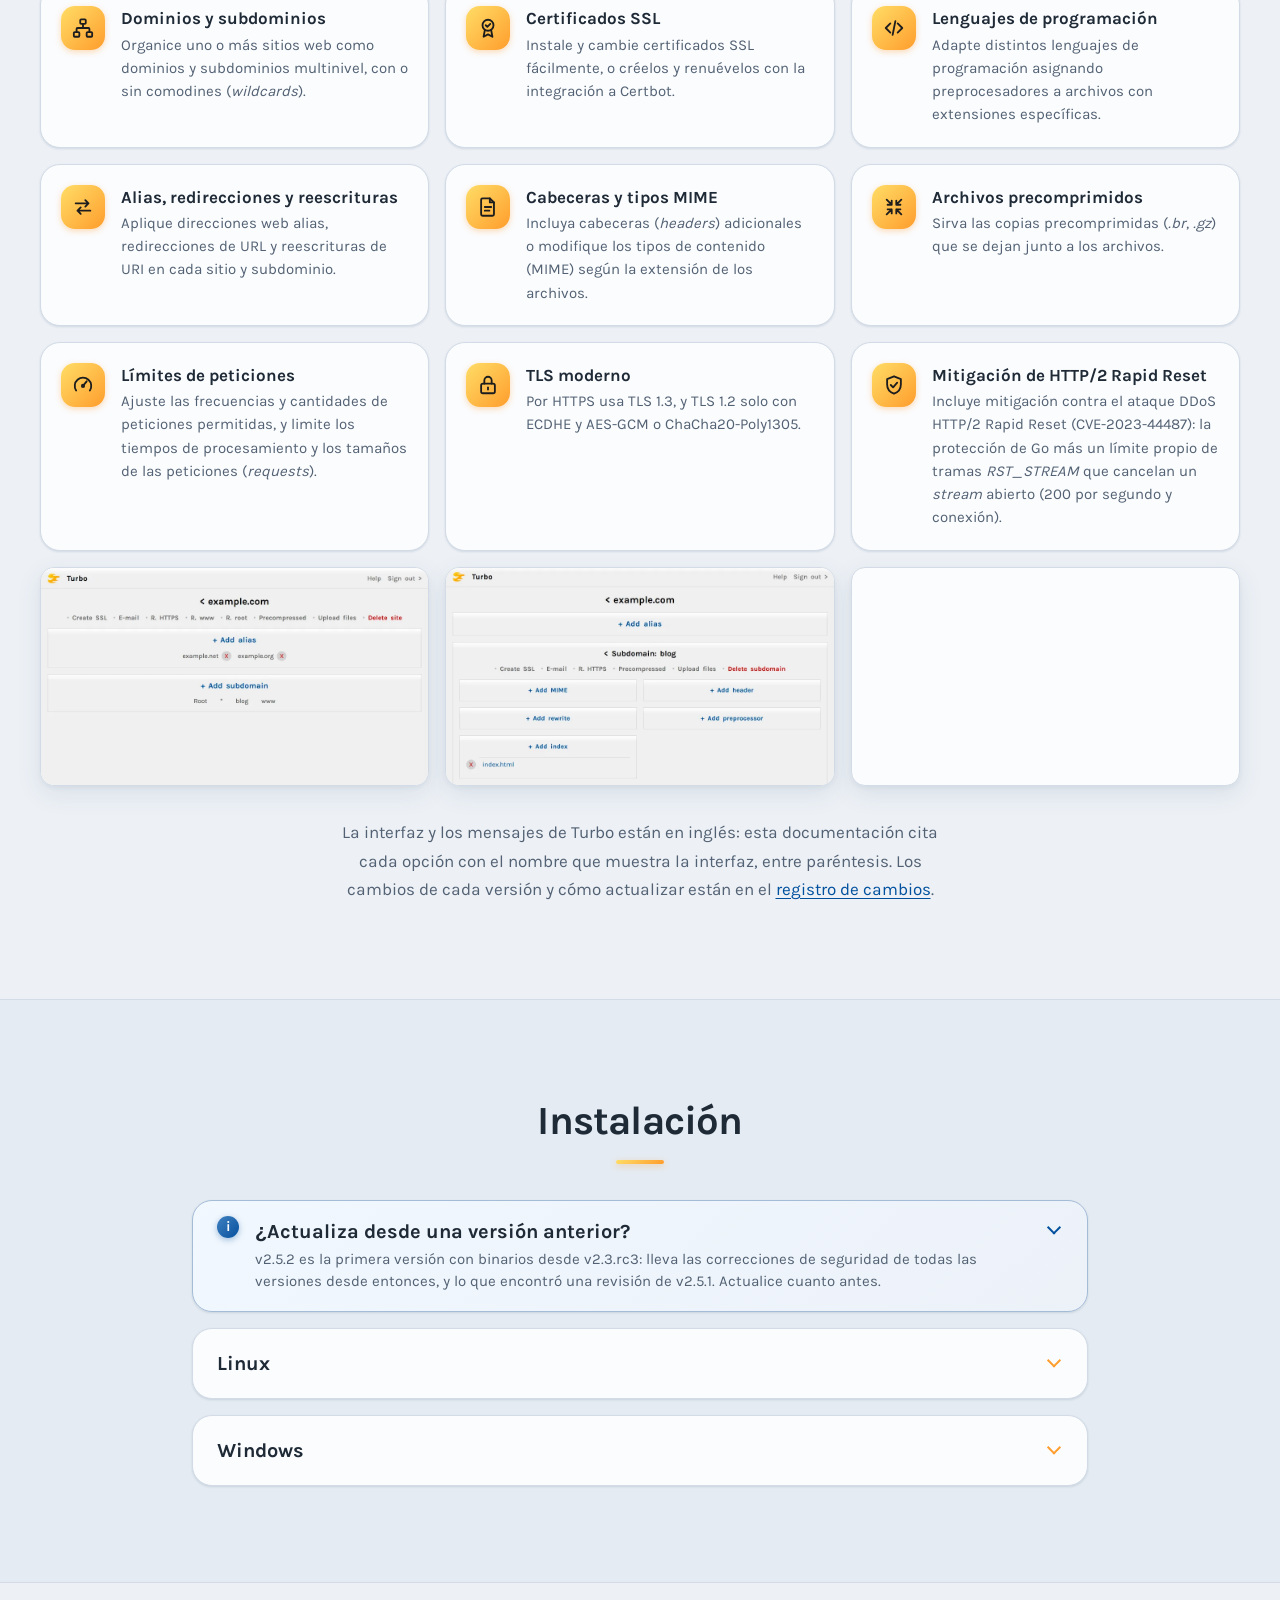
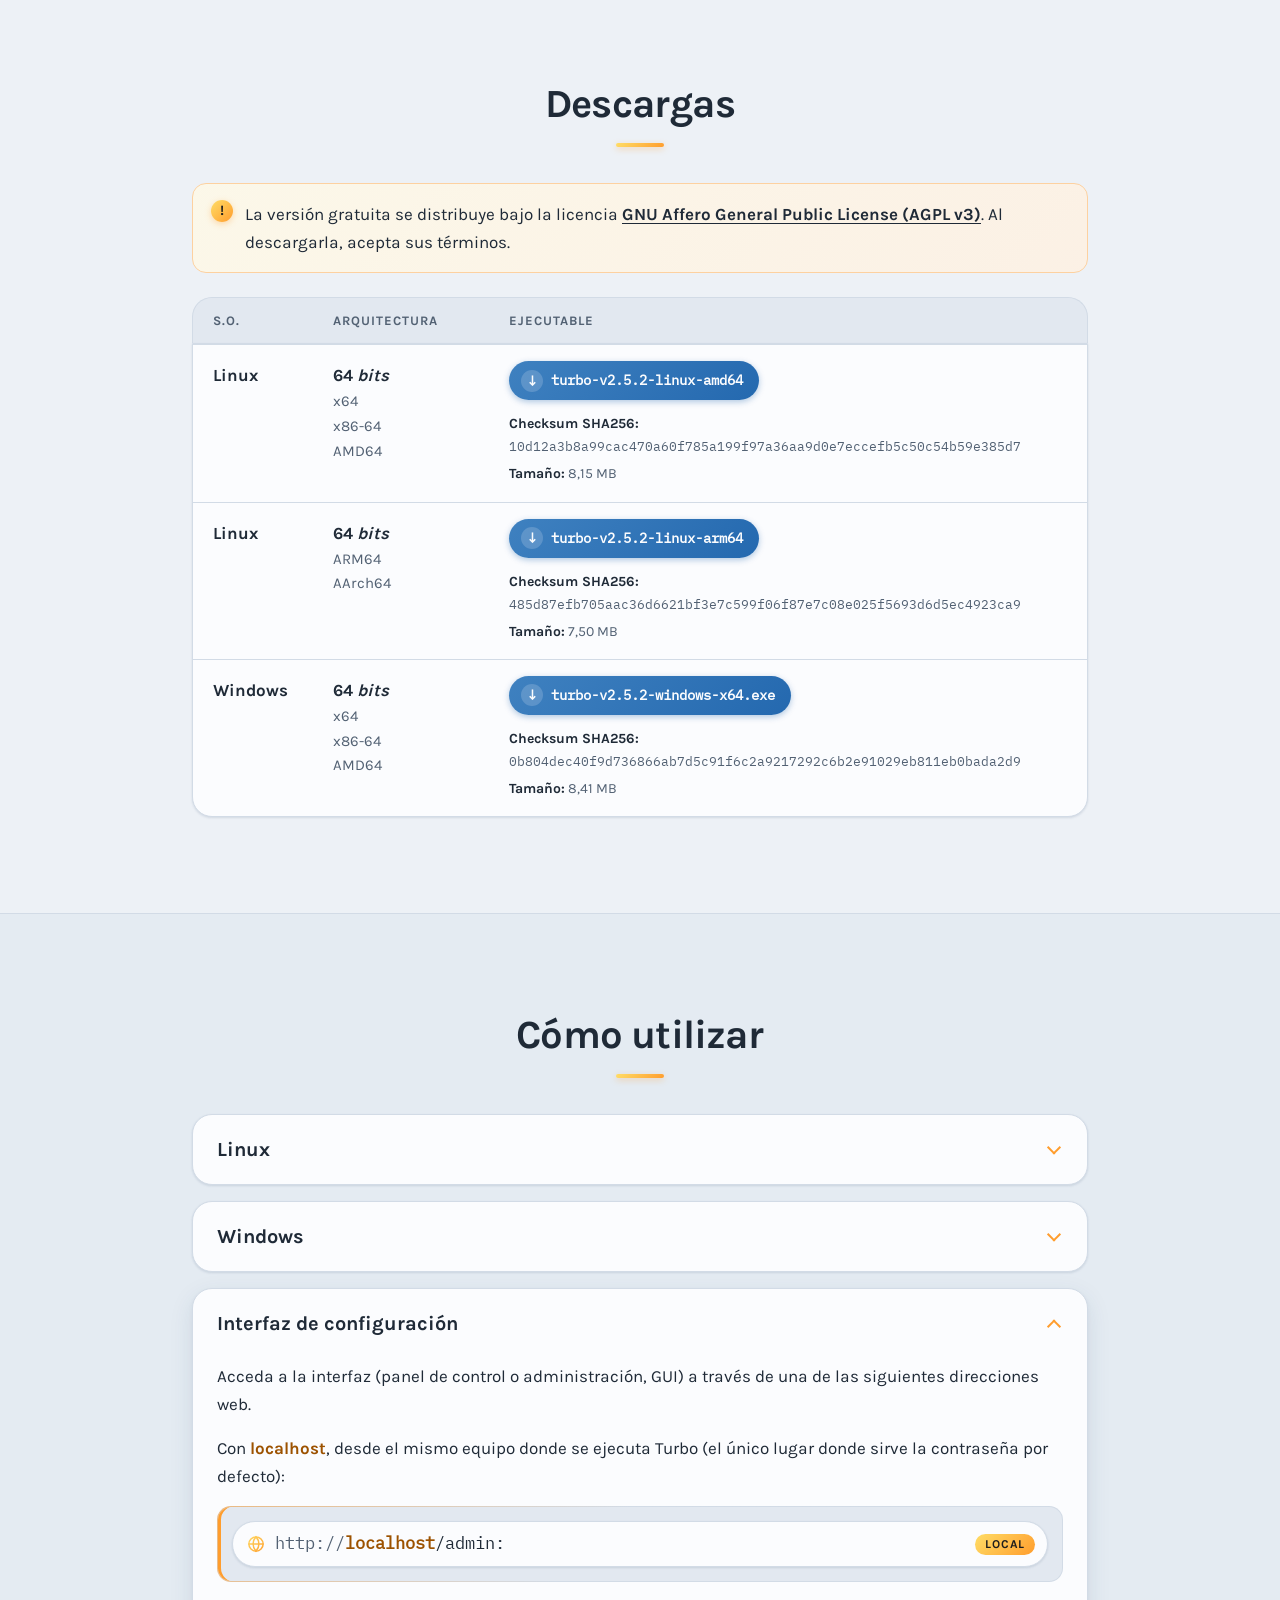
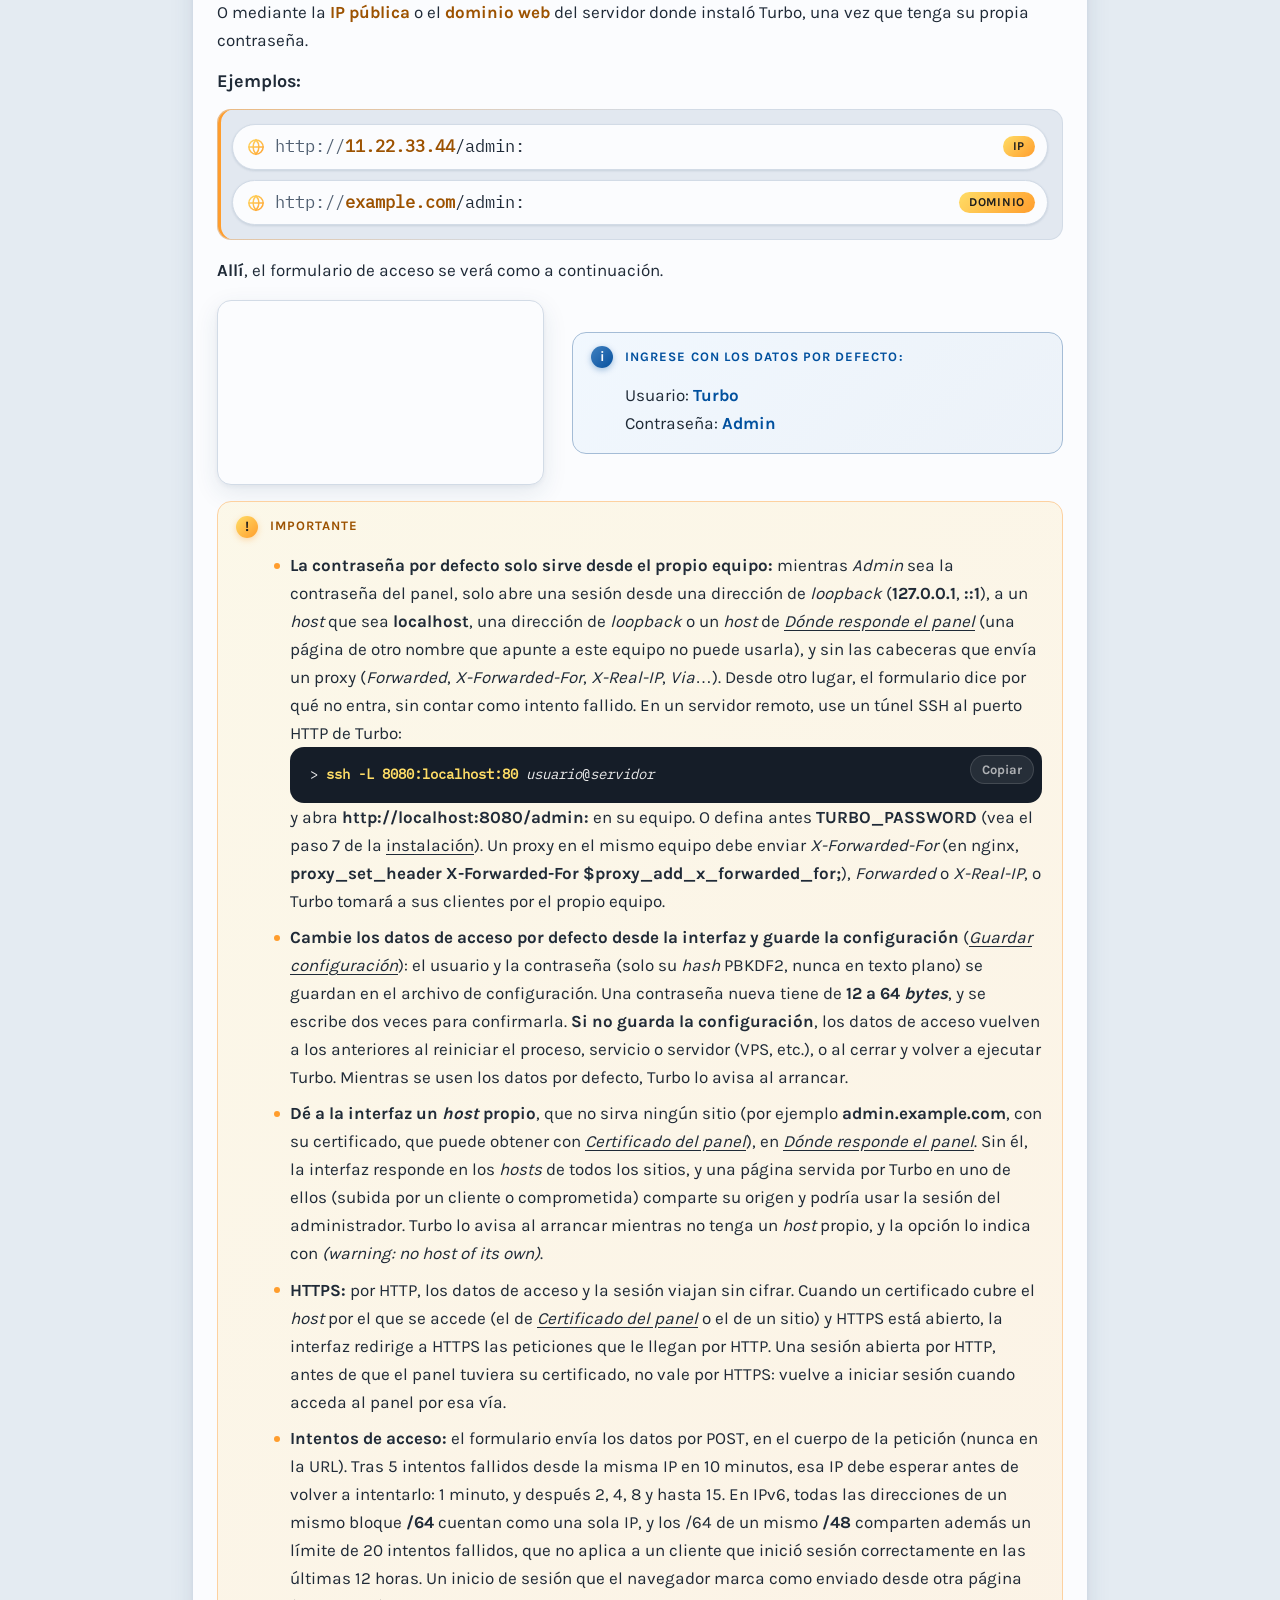
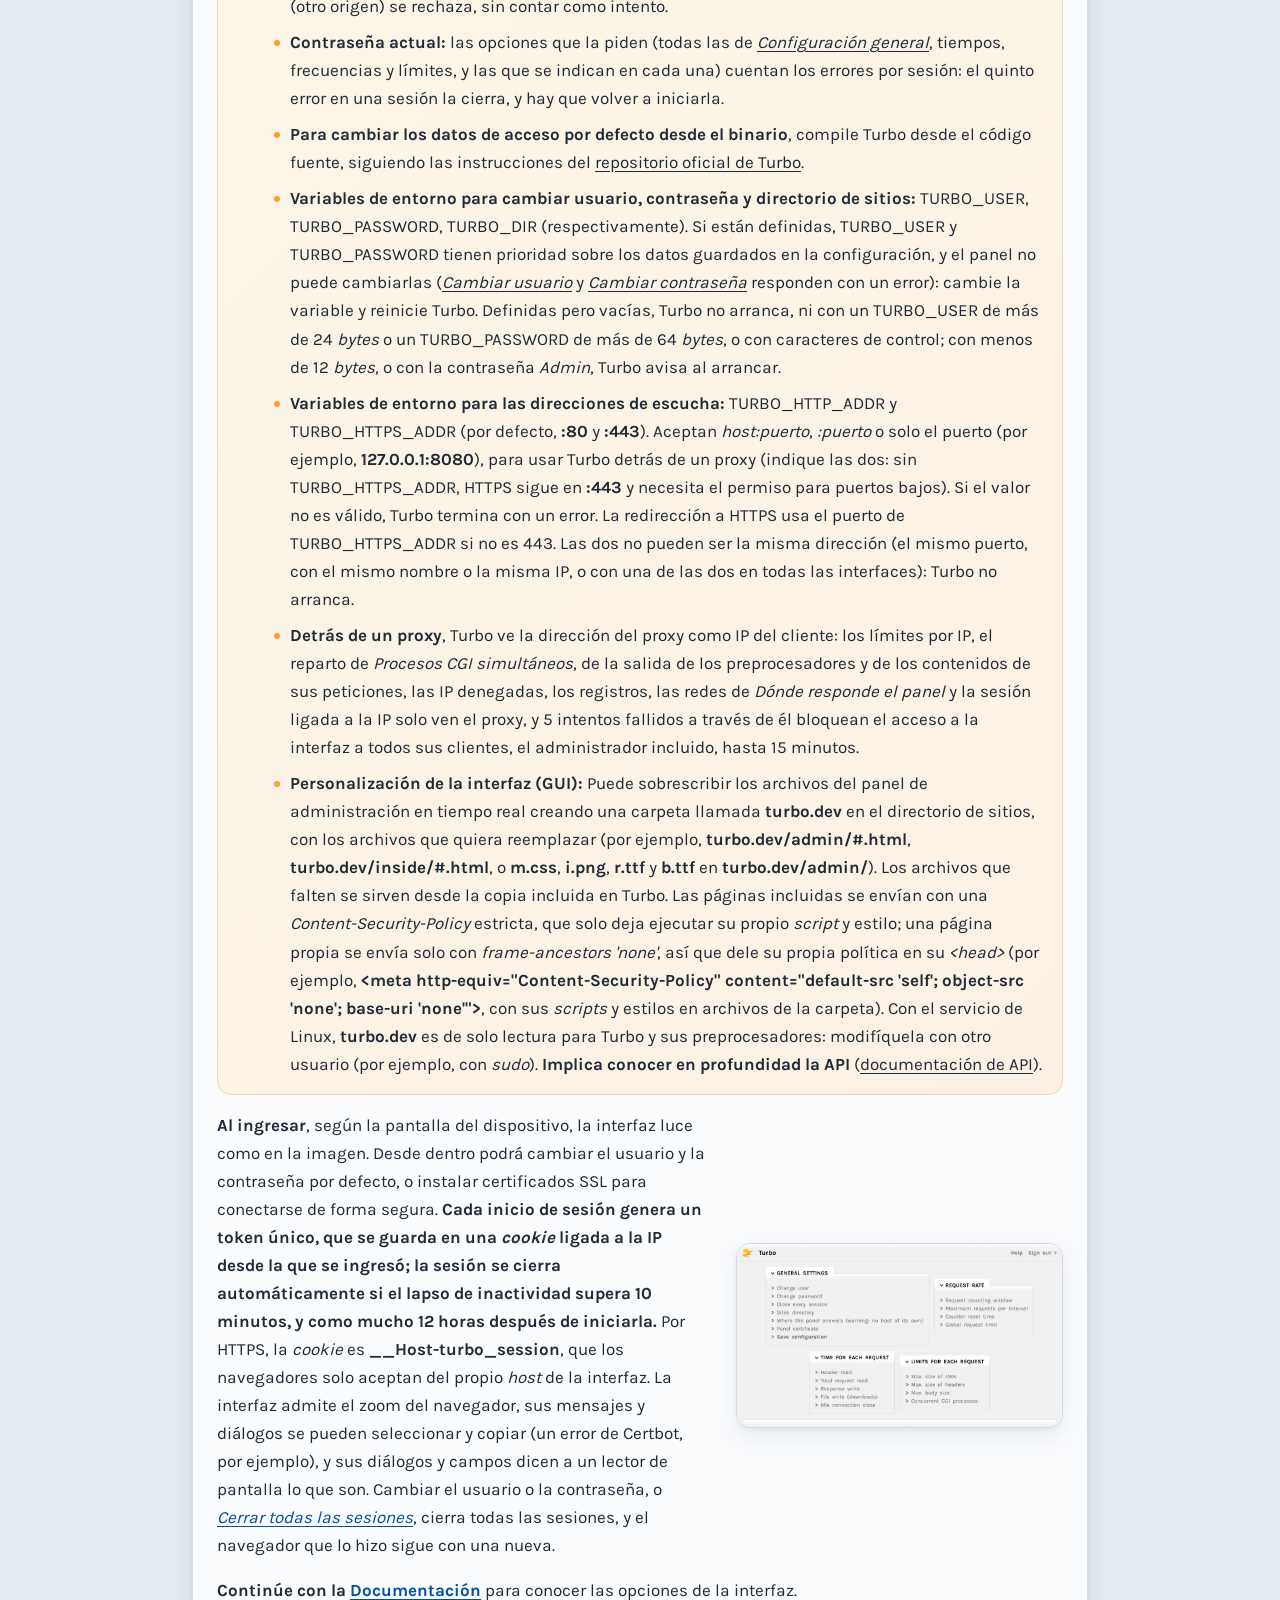
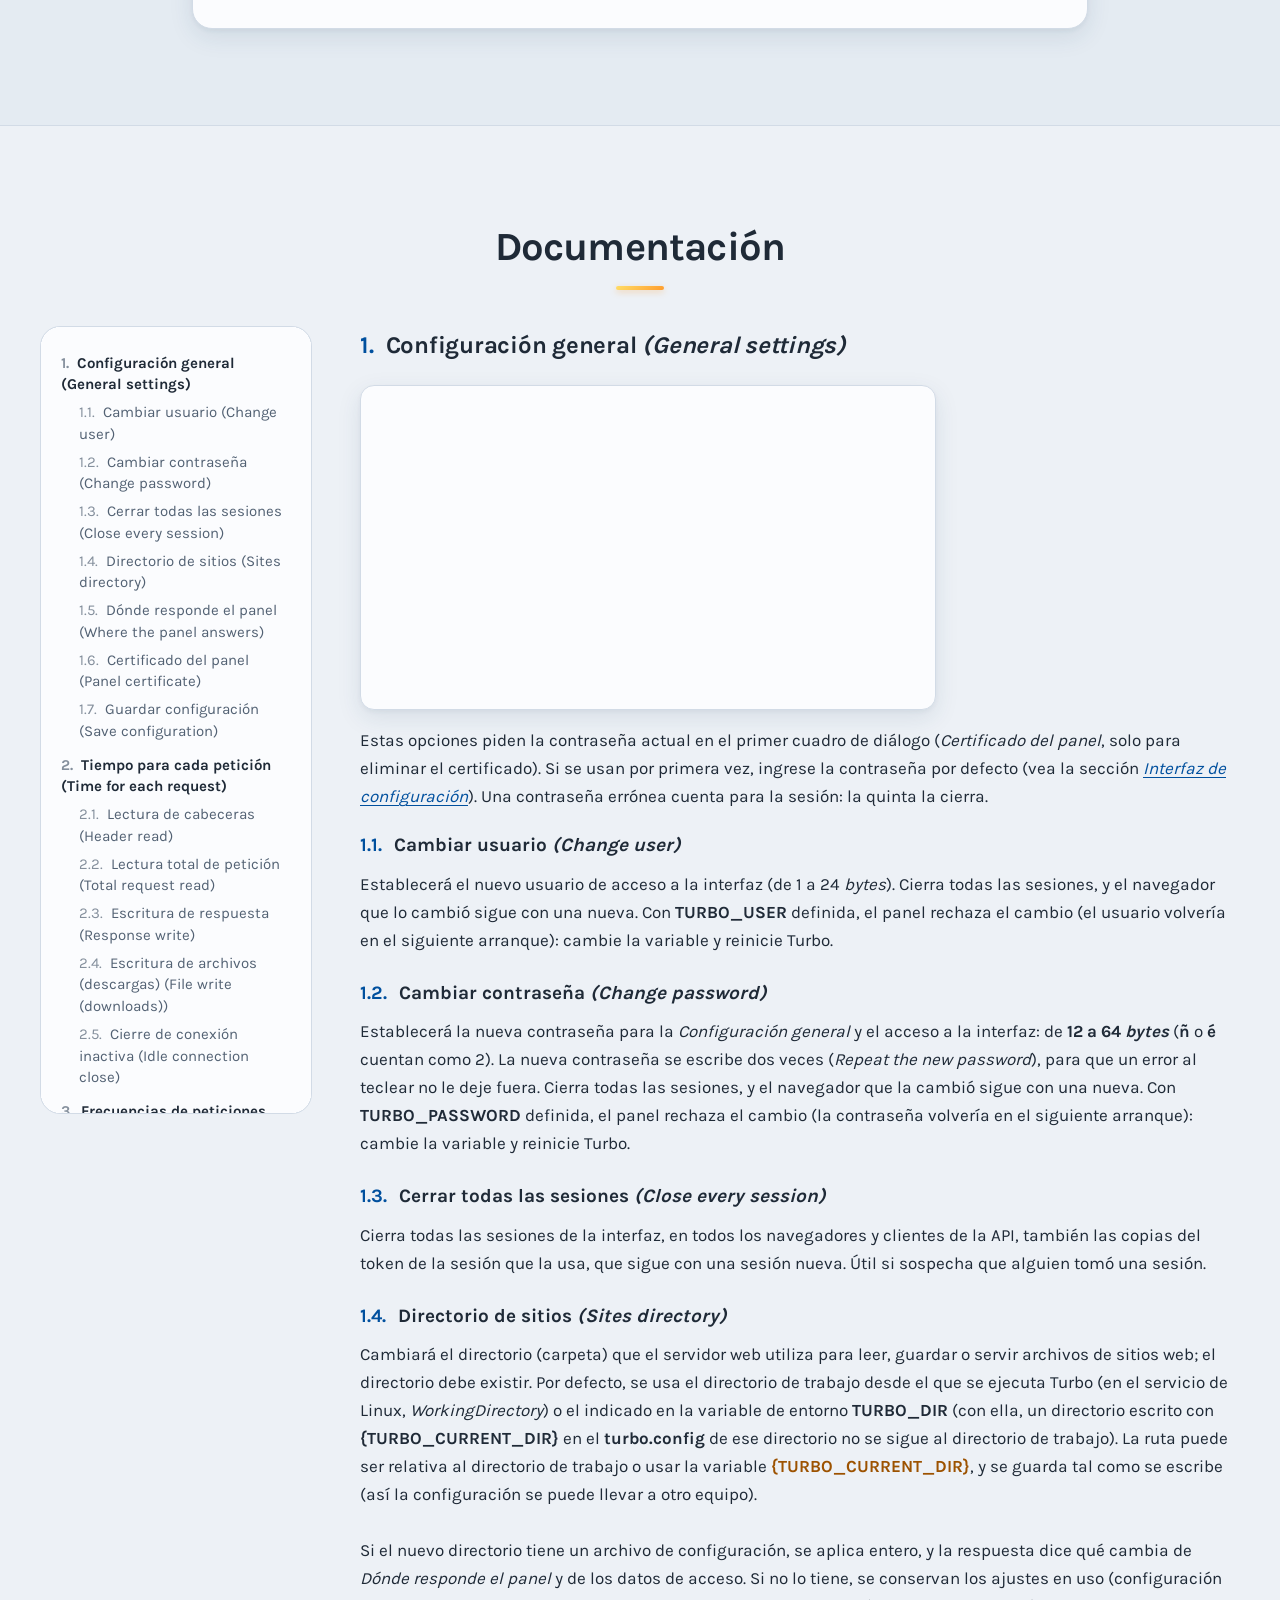
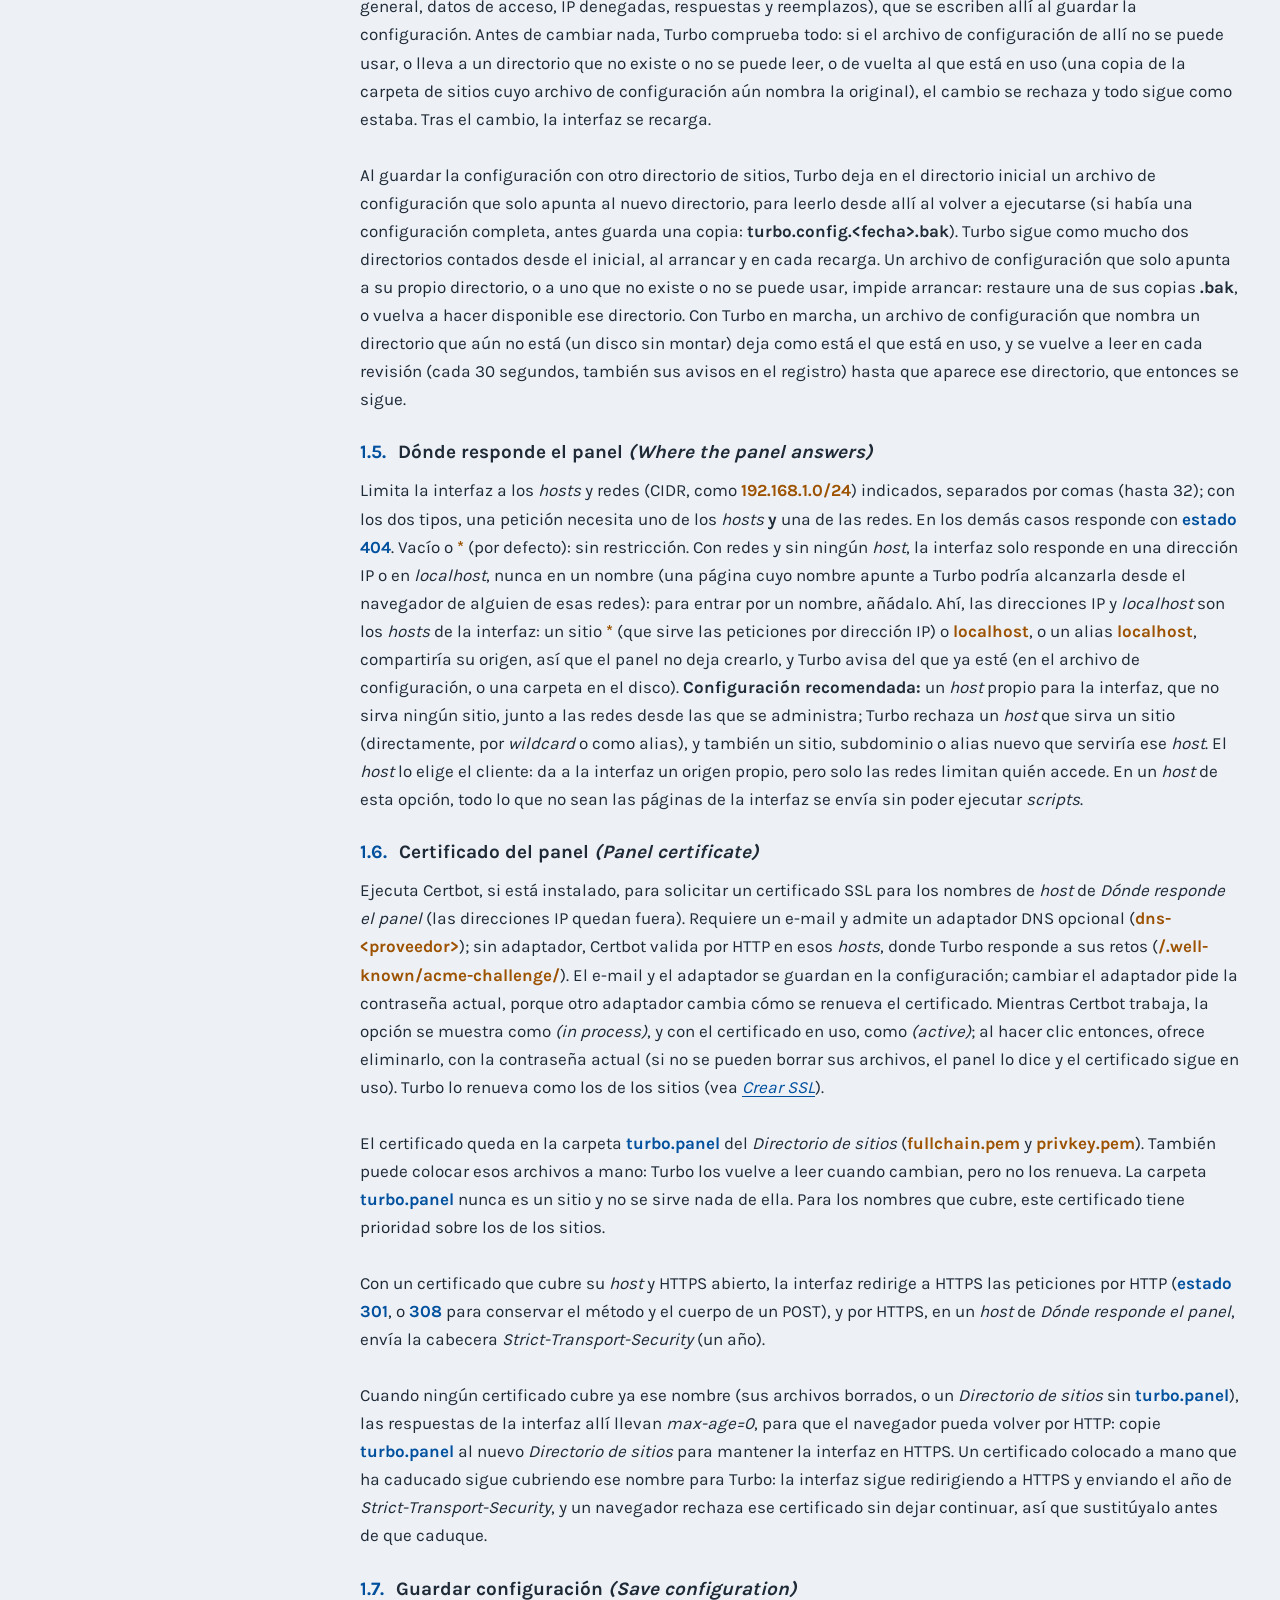
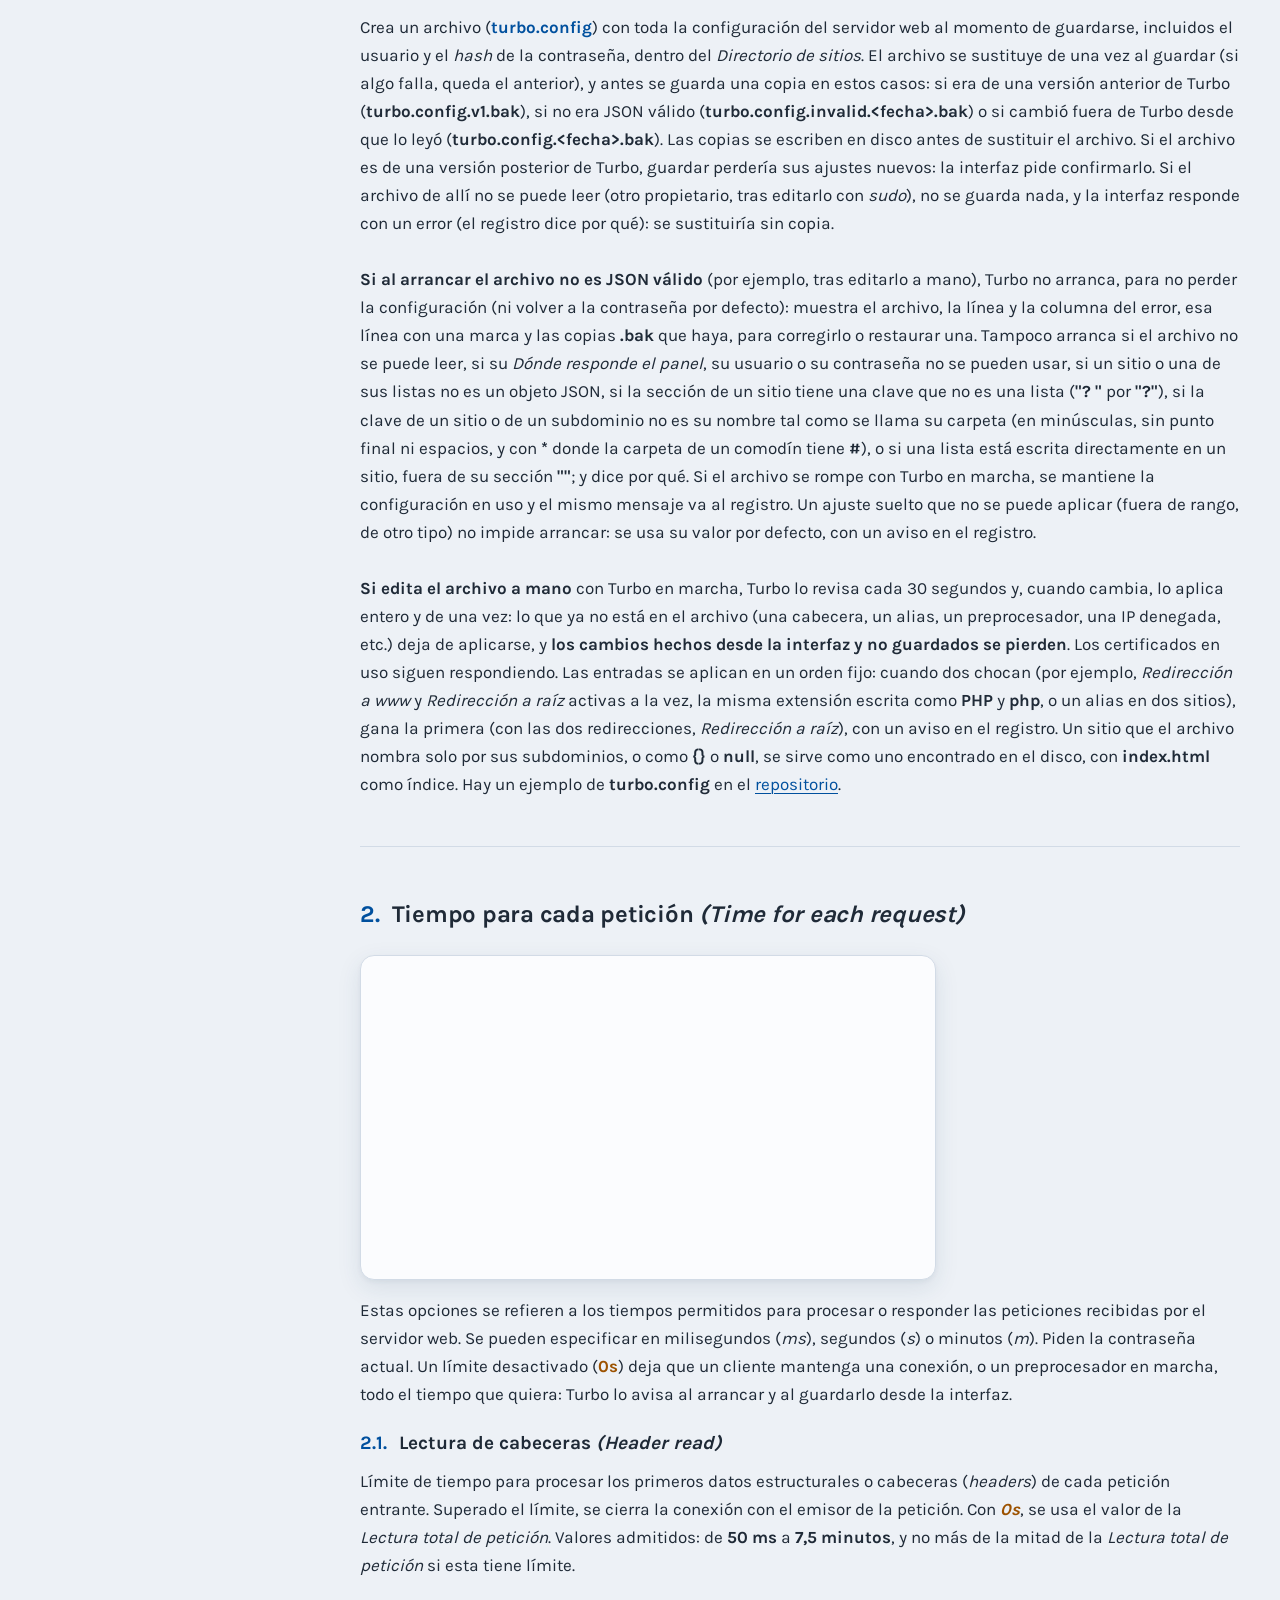
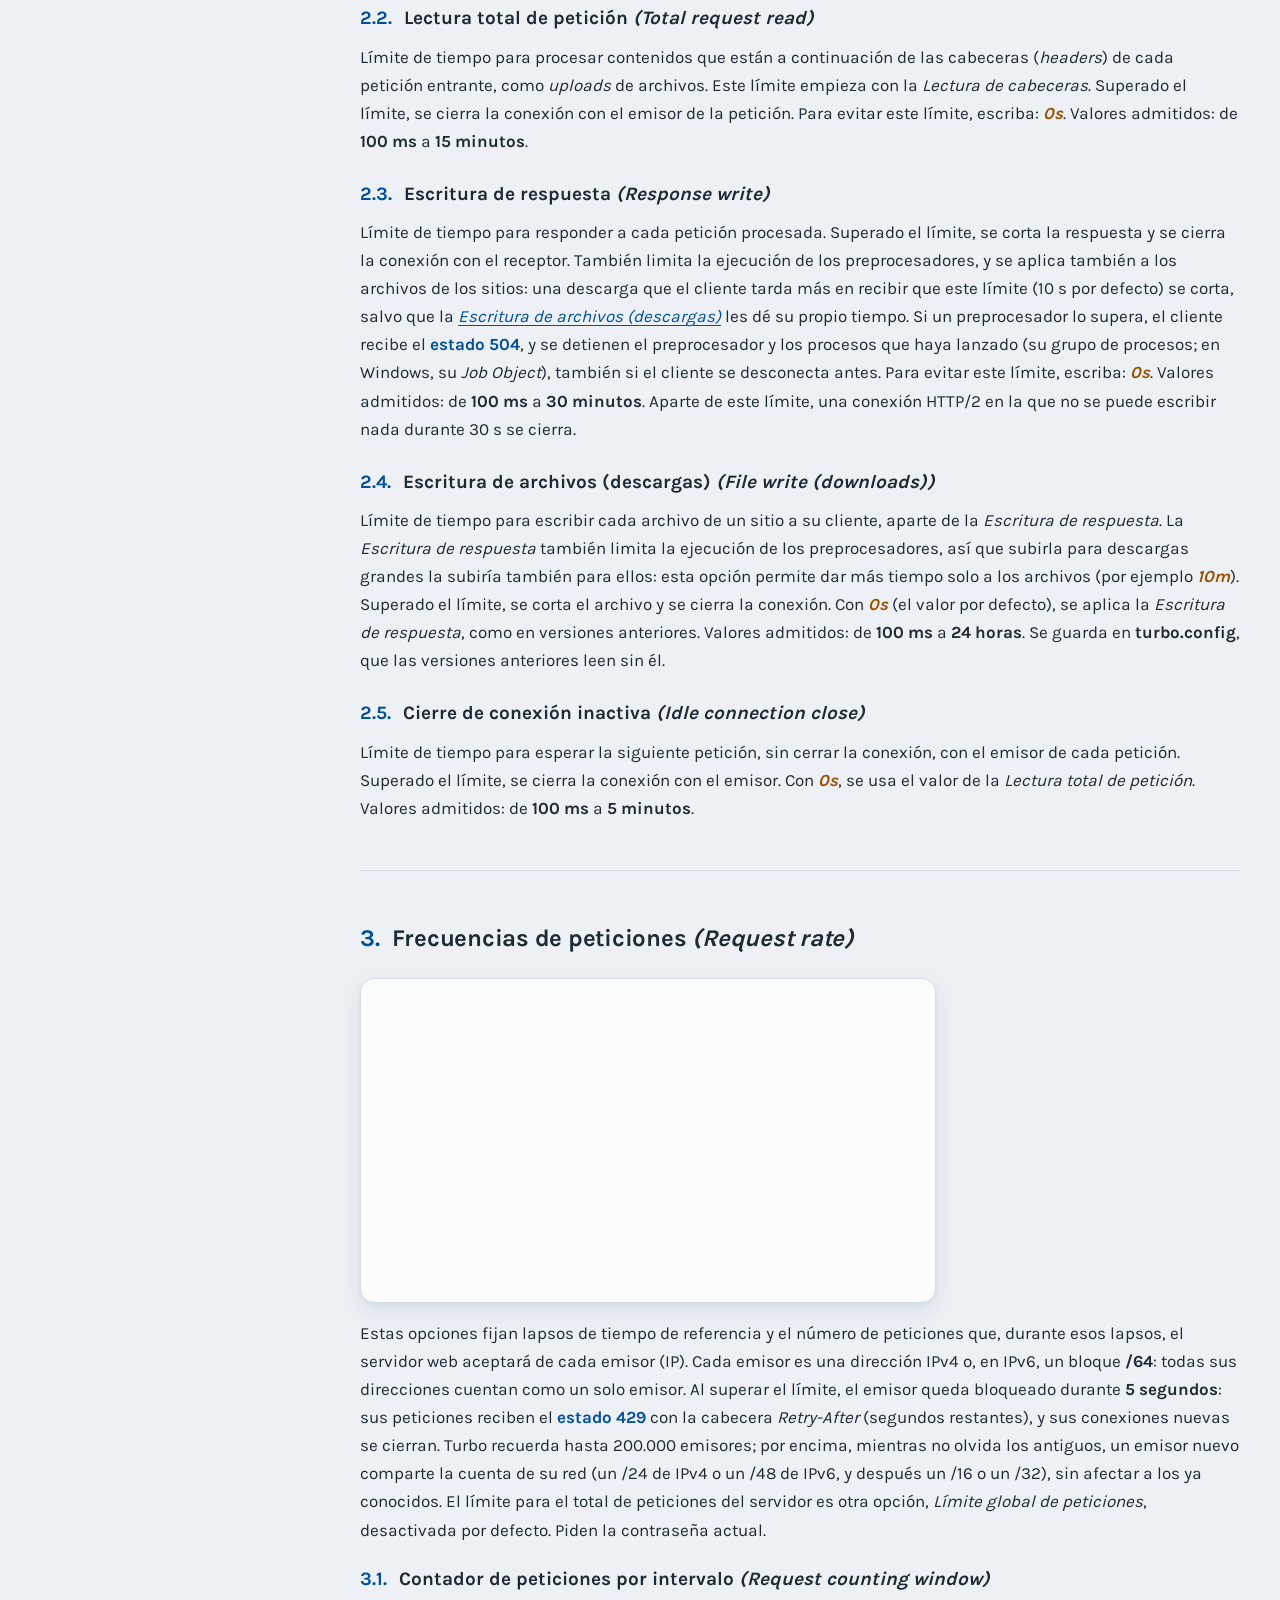
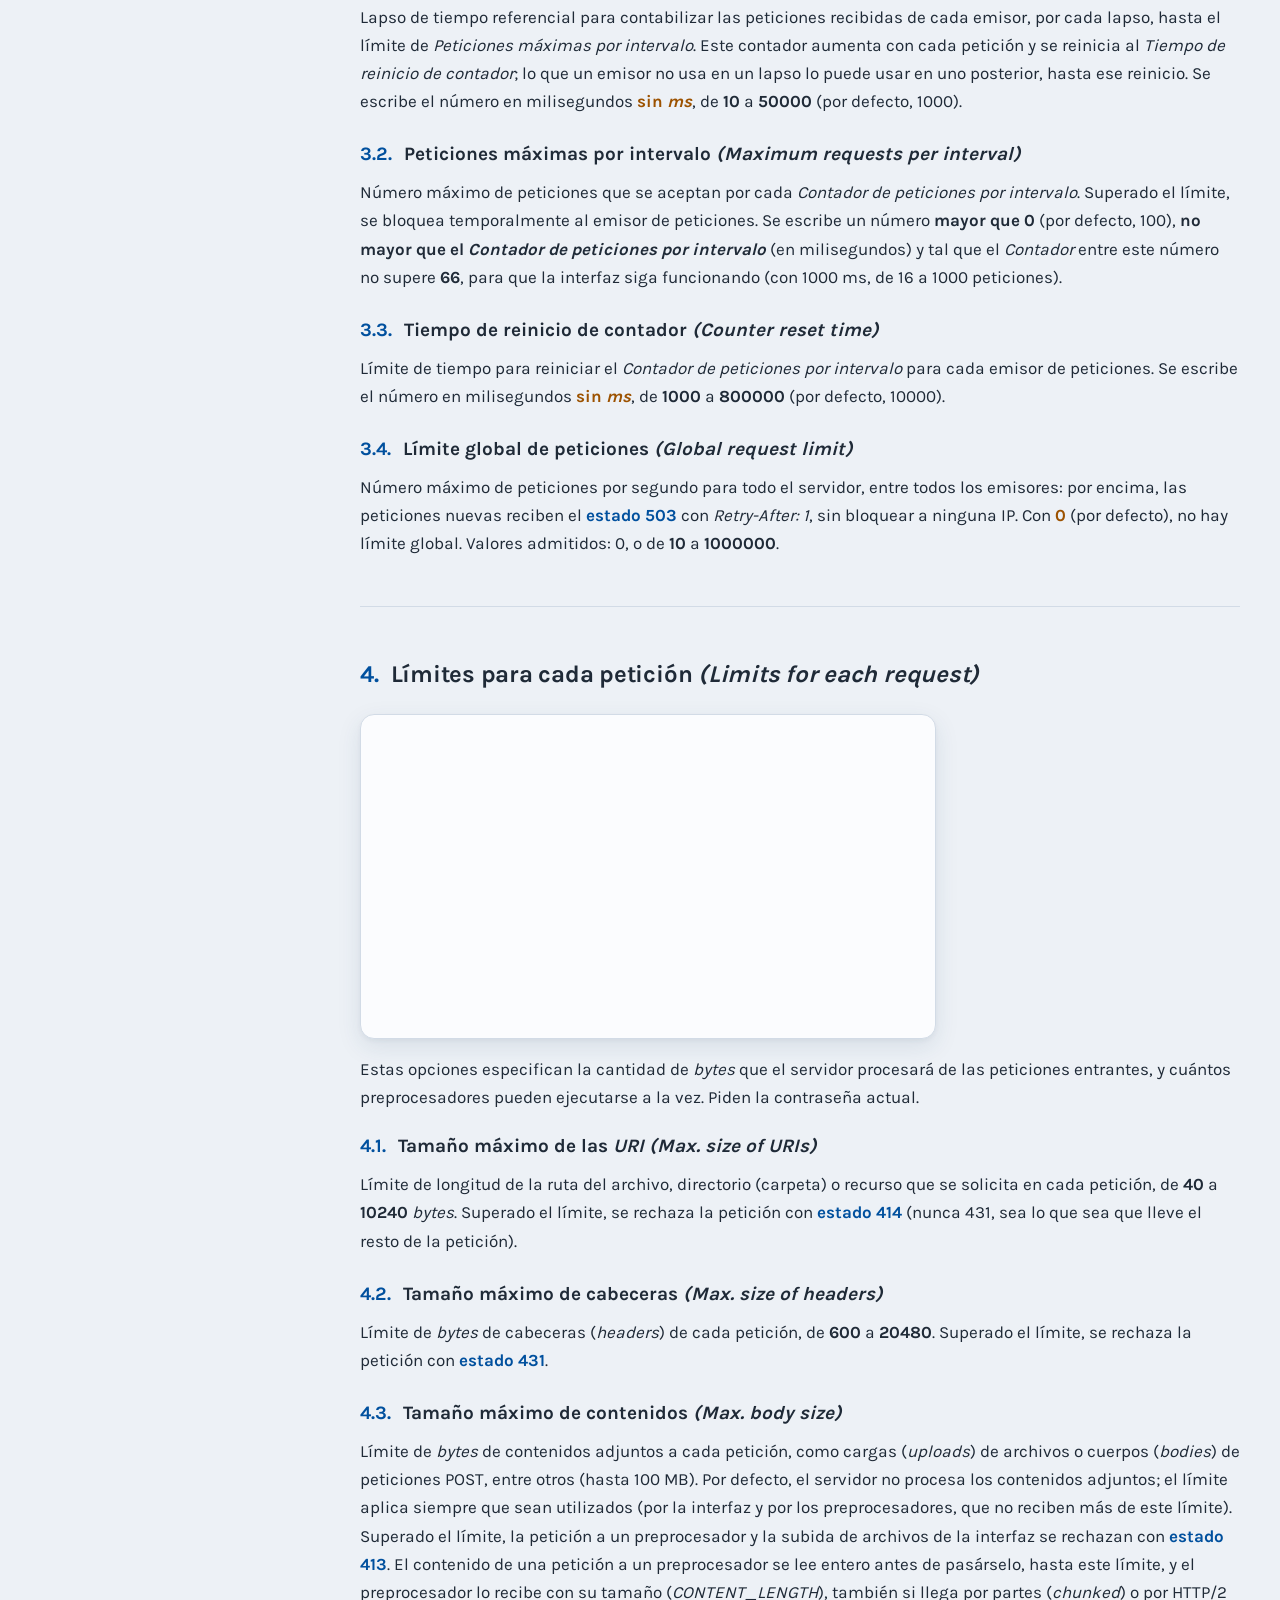
==== commit 81a5bf73: "v2.5.2. latest update." ====
--- a/es/index.html
+++ b/es/index.html
@@ -131,7 +131,7 @@
 		<article id="Install">
 			<h3>Instalación</h3>
 			<details class="accordion info">
-				<summary><span><b>¿Actualiza desde una versión anterior?<small>v2.5.2 corrige lo que encontró una revisión de v2.5.1, y lleva las correcciones de seguridad de v2.5.1 para v2.5 y versiones anteriores: actualice cuanto antes.</small></b></span></summary>
+				<summary><span><b>¿Actualiza desde una versión anterior?<small>v2.5.2 es la primera versión con binarios desde v2.3.rc3: lleva las correcciones de seguridad de todas las versiones desde entonces, y lo que encontró una revisión de v2.5.1. Actualice cuanto antes.</small></b></span></summary>
 				<p>Si viene de v2.5.1, sustituya el binario (o su compilación): lo configurado sigue haciendo lo mismo, con las excepciones que el registro de cambios enumera en <i>Actualizar desde v2.5.1</i>, las principales abajo. Si viene de v2.5, se aplican además las de <i>Actualizar desde v2.5</i>, que van a continuación; si viene de v2.4.4 o v2.4.3, también las de <i>Actualizar desde v2.4.4</i>. Si actualiza desde v2.4.2, v2.4.1, v2.4 o v2.3.rc3, lea primero en el <a target="_blank" rel="noopener" href="https://github.com/okzgn/turbo-go/blob/main/CHANGELOG.es.md">registro de cambios</a> la sección de actualización de su versión (y luego las de las posteriores), y haga una copia de la carpeta de sitios, <b>turbo.config</b> incluido.</p>
 				<p><b>Entre los cambios de v2.5.2:</b></p>
 				<ul class="list">
@@ -217,15 +217,15 @@
 
 							<h4 class="pre-title">Ejemplo:</h4>
 	<pre>&gt; cd <b class="c-aqua">$(mktemp -d)</b>
-&gt; <b class="c-yellow">wget https://github.com/okzgn/turbo-go/releases/download/v2.5.2/turbo-linux<b class="c-orange">-amd64</b></b></pre>
-							<blockquote class="note">En ARM64 (AArch64), descargue <b class="c-orange">turbo-linux-arm64</b> (y use ese nombre en el paso siguiente). Compruebe la descarga con el archivo <b>SHA256SUMS</b> de la versión, descargado en el mismo directorio (<b>sha256sum -c --ignore-missing SHA256SUMS</b>: <i>--ignore-missing</i> comprueba solo los ejecutables descargados). Una versión firmada por su editor trae además un archivo <b>SHA256SUMS.sig</b>, que muestra que las sumas son las del editor; <a target="_blank" rel="noopener" href="https://github.com/okzgn/turbo-go/blob/main/SECURITY.md">SECURITY.md</a> explica cómo comprobarlo.</blockquote>
+&gt; <b class="c-yellow">wget https://github.com/okzgn/turbo-go/releases/download/v2.5.2/turbo-v2.5.2-linux<b class="c-orange">-amd64</b></b></pre>
+							<blockquote class="note">En ARM64 (AArch64), descargue <b class="c-orange">turbo-v2.5.2-linux-arm64</b> (y use ese nombre en el paso siguiente). Compruebe la descarga con el archivo <b>SHA256SUMS</b> de la versión, descargado en el mismo directorio (<b>sha256sum -c --ignore-missing SHA256SUMS</b>: <i>--ignore-missing</i> comprueba solo los ejecutables descargados). Una versión firmada por su editor trae además un archivo <b>SHA256SUMS.sig</b>, que muestra que las sumas son las del editor; <a target="_blank" rel="noopener" href="https://github.com/okzgn/turbo-go/blob/main/SECURITY.md">SECURITY.md</a> explica cómo comprobarlo.</blockquote>
 
 					</li>
 					<li>
 						<span><b class="c-yellow">Instalar</b> el <b class="c-orange">ejecutable descargado</b> en <b class="c-aqua">/usr/local/bin/</b>, con el nombre <b>turbo</b>, de <i>root</i> y con permisos de lectura y ejecución. Queda fuera del directorio de sitios, donde los preprocesadores pueden escribir, así que no pueden sustituirlo.</span>
 
 						<h4 class="pre-title">Ejemplo:</h4>
-	<pre>&gt; sudo <b class="c-yellow">install -o root -g root -m 0755 turbo-linux<b class="c-orange">-amd64</b> <b class="c-aqua">/usr/local/bin/</b>turbo</b></pre>
+	<pre>&gt; sudo <b class="c-yellow">install -o root -g root -m 0755 turbo-v2.5.2-linux<b class="c-orange">-amd64</b> <b class="c-aqua">/usr/local/bin/</b>turbo</b></pre>
 
 						<blockquote class="note"><b>Para pruebas</b>, pasar de aquí a <a href="/es/#Get-started">Cómo utilizar</a>.</blockquote>
 					</li>
@@ -346,7 +346,7 @@
 						<span><b class="c-yellow"><a href="/es/#Downloads">Descargar</a></b> el ejecutable para Windows en el <b class="c-aqua">directorio anterior</b>, con el nombre <b class="c-orange">turbo.exe</b>.</span>
 
 						<h4 class="pre-title">Ejemplo:</h4>
-	<pre>&gt; <b class="c-yellow">Invoke-WebRequest https://github.com/okzgn/turbo-go/releases/download/v2.5.2/turbo-windows-x64.exe -OutFile <b class="c-aqua">C:\server\</b><b class="c-orange">turbo.exe</b></b></pre>
+	<pre>&gt; <b class="c-yellow">Invoke-WebRequest https://github.com/okzgn/turbo-go/releases/download/v2.5.2/turbo-v2.5.2-windows-x64.exe -OutFile <b class="c-aqua">C:\server\</b><b class="c-orange">turbo.exe</b></b></pre>
 						<blockquote class="note">Compruebe la descarga con la suma de <a href="/es/#Downloads">Descargas</a> (<b>Get-FileHash C:\server\turbo.exe</b>).</blockquote>
 					</li>
 					<li>
@@ -379,28 +379,28 @@
 				<li><b>Linux</b></li>
 				<li><b>64 <i>bits</i></b><br>x64<br>x86-64<br>AMD64</li>
 				<li class="dl-file">
-					<a href="https://github.com/okzgn/turbo-go/releases/download/v2.5.2/turbo-linux-amd64">turbo-linux-amd64</a>
+					<a href="https://github.com/okzgn/turbo-go/releases/download/v2.5.2/turbo-v2.5.2-linux-amd64">turbo-v2.5.2-linux-amd64</a>
 					<ul>
-						<li><b>Checksum SHA256:</b> <i class="checksum">PENDIENTE: SHA-256 de SHA256SUMS al publicar</i></li>
-						<li><b>Tamaño:</b> PENDIENTE al publicar</li>
+						<li><b>Checksum SHA256:</b> <i class="checksum">10d12a3b8a99cac470a60f785a199f97a36aa9d0e7eccefb5c50c54b59e385d7</i></li>
+						<li><b>Tamaño:</b> 8,15 MB</li>
 					</ul>
 				</li>
 				<li><b>Linux</b></li>
 				<li><b>64 <i>bits</i></b><br>ARM64<br>AArch64</li>
 				<li class="dl-file">
-					<a href="https://github.com/okzgn/turbo-go/releases/download/v2.5.2/turbo-linux-arm64">turbo-linux-arm64</a>
+					<a href="https://github.com/okzgn/turbo-go/releases/download/v2.5.2/turbo-v2.5.2-linux-arm64">turbo-v2.5.2-linux-arm64</a>
 					<ul>
-						<li><b>Checksum SHA256:</b> <i class="checksum">PENDIENTE: SHA-256 de SHA256SUMS al publicar</i></li>
-						<li><b>Tamaño:</b> PENDIENTE al publicar</li>
+						<li><b>Checksum SHA256:</b> <i class="checksum">485d87efb705aac36d6621bf3e7c599f06f87e7c08e025f5693d6d5ec4923ca9</i></li>
+						<li><b>Tamaño:</b> 7,50 MB</li>
 					</ul>
 				</li>
 				<li><b>Windows</b></li>
 				<li><b>64 <i>bits</i></b><br>x64<br>x86-64<br>AMD64</li>
 				<li class="dl-file">
-					<a href="https://github.com/okzgn/turbo-go/releases/download/v2.5.2/turbo-windows-x64.exe">turbo-windows-x64.exe</a>
+					<a href="https://github.com/okzgn/turbo-go/releases/download/v2.5.2/turbo-v2.5.2-windows-x64.exe">turbo-v2.5.2-windows-x64.exe</a>
 					<ul>
-						<li><b>Checksum SHA256:</b> <i class="checksum">PENDIENTE: SHA-256 de SHA256SUMS al publicar</i></li>
-						<li><b>Tamaño:</b> PENDIENTE al publicar</li>
+						<li><b>Checksum SHA256:</b> <i class="checksum">0b804dec40f9d736866ab7d5c91f6c2a9217292c6b2e91029eb811eb0bada2d9</i></li>
+						<li><b>Tamaño:</b> 8,41 MB</li>
 					</ul>
 				</li>
 			</ul>
@@ -486,8 +486,8 @@
 						<li><b>Contraseña actual:</b> las opciones que la piden (todas las de <a href="/es/#cp"><i>Configuración general</i></a>, tiempos, frecuencias y límites, y las que se indican en cada una) cuentan los errores por sesión: el quinto error en una sesión la cierra, y hay que volver a iniciarla.</li>
 						<li><b>Para cambiar los datos de acceso por defecto desde el binario</b>, compile Turbo desde el código fuente, siguiendo las instrucciones del <a target="_blank" rel="noopener" href="https://github.com/okzgn/turbo-go">repositorio oficial de Turbo</a>.</li>
 						<li><b>Variables de entorno para cambiar usuario, contraseña y directorio de sitios:</b> TURBO_USER, TURBO_PASSWORD, TURBO_DIR (respectivamente). Si están definidas, TURBO_USER y TURBO_PASSWORD tienen prioridad sobre los datos guardados en la configuración, y el panel no puede cambiarlas (<a href="/es/#cp-0"><i>Cambiar usuario</i></a> y <a href="/es/#cp-1"><i>Cambiar contraseña</i></a> responden con un error): cambie la variable y reinicie Turbo. Definidas pero vacías, Turbo no arranca, ni con un TURBO_USER de más de 24 <i>bytes</i> o un TURBO_PASSWORD de más de 64 <i>bytes</i>, o con caracteres de control; con menos de 12 <i>bytes</i>, o con la contraseña <i>Admin</i>, Turbo avisa al arrancar.</li>
-						<li><b>Variables de entorno para las direcciones de escucha:</b> TURBO_HTTP_ADDR y TURBO_HTTPS_ADDR (por defecto, <b>:80</b> y <b>:443</b>). Aceptan <i>host:puerto</i>, <i>:puerto</i> o solo el puerto (por ejemplo, <b>127.0.0.1:8080</b>), para usar Turbo detrás de un proxy (indique las dos: sin TURBO_HTTPS_ADDR, HTTPS sigue en <b>:443</b> y necesita el permiso para puertos bajos). Si el valor no es válido, Turbo termina con un error. La redirección a HTTPS usa el puerto de TURBO_HTTPS_ADDR si no es 443.</li>
-						<li><b>Detrás de un proxy</b>, Turbo ve la dirección del proxy como IP del cliente: los límites por IP, el reparto de <i>Procesos CGI simultáneos</i>, las IP denegadas, los registros, las redes de <i>Dónde responde el panel</i> y la sesión ligada a la IP solo ven el proxy, y 5 intentos fallidos a través de él bloquean el acceso a la interfaz a todos sus clientes, el administrador incluido, hasta 15 minutos.</li>
+						<li><b>Variables de entorno para las direcciones de escucha:</b> TURBO_HTTP_ADDR y TURBO_HTTPS_ADDR (por defecto, <b>:80</b> y <b>:443</b>). Aceptan <i>host:puerto</i>, <i>:puerto</i> o solo el puerto (por ejemplo, <b>127.0.0.1:8080</b>), para usar Turbo detrás de un proxy (indique las dos: sin TURBO_HTTPS_ADDR, HTTPS sigue en <b>:443</b> y necesita el permiso para puertos bajos). Si el valor no es válido, Turbo termina con un error. La redirección a HTTPS usa el puerto de TURBO_HTTPS_ADDR si no es 443. Las dos no pueden ser la misma dirección (el mismo puerto, con el mismo nombre o la misma IP, o con una de las dos en todas las interfaces): Turbo no arranca.</li>
+						<li><b>Detrás de un proxy</b>, Turbo ve la dirección del proxy como IP del cliente: los límites por IP, el reparto de <i>Procesos CGI simultáneos</i>, de la salida de los preprocesadores y de los contenidos de sus peticiones, las IP denegadas, los registros, las redes de <i>Dónde responde el panel</i> y la sesión ligada a la IP solo ven el proxy, y 5 intentos fallidos a través de él bloquean el acceso a la interfaz a todos sus clientes, el administrador incluido, hasta 15 minutos.</li>
 						<li><b>Personalización de la interfaz (GUI):</b> Puede sobrescribir los archivos del panel de administración en tiempo real creando una carpeta llamada <b>turbo.dev</b> en el directorio de sitios, con los archivos que quiera reemplazar (por ejemplo, <b>turbo.dev/admin/#.html</b>, <b>turbo.dev/inside/#.html</b>, o <b>m.css</b>, <b>i.png</b>, <b>r.ttf</b> y <b>b.ttf</b> en <b>turbo.dev/admin/</b>). Los archivos que falten se sirven desde la copia incluida en Turbo. Las páginas incluidas se envían con una <i>Content-Security-Policy</i> estricta, que solo deja ejecutar su propio <i>script</i> y estilo; una página propia se envía solo con <i>frame-ancestors 'none'</i>, así que dele su propia política en su <i>&lt;head&gt;</i> (por ejemplo, <b>&lt;meta http-equiv="Content-Security-Policy" content="default-src 'self'; object-src 'none'; base-uri 'none'"&gt;</b>, con sus <i>scripts</i> y estilos en archivos de la carpeta). Con el servicio de Linux, <b>turbo.dev</b> es de solo lectura para Turbo y sus preprocesadores: modifíquela con otro usuario (por ejemplo, con <i>sudo</i>). <b>Implica conocer en profundidad la API</b> (<a href="https://github.com/okzgn/turbo-go/blob/main/API_SPECIFICATION.es.md">documentación de API</a>).</li>
 					</ul>
 				</blockquote>
@@ -529,7 +529,7 @@
 						</li>
 						<li>
 							<h5 id="cp-3">Directorio de sitios <i lang="en">(Sites directory)</i></h5><br>
-							<span>Cambiará el directorio (carpeta) que el servidor web utiliza para leer, guardar o servir archivos de sitios web; el directorio debe existir. Por defecto, se usa el directorio de trabajo desde el que se ejecuta Turbo (en el servicio de Linux, <i>WorkingDirectory</i>) o el indicado en la variable de entorno <b>TURBO_DIR</b> (con ella, un directorio escrito con <b>{TURBO_CURRENT_DIR}</b> en el <b>turbo.config</b> de ese directorio no se sigue al directorio de trabajo). La ruta puede ser relativa al directorio de trabajo o usar la variable <b class="c-yellow">{TURBO_CURRENT_DIR}</b>, y se guarda tal como se escribe (así la configuración se puede llevar a otro equipo).<br><br>Si el nuevo directorio tiene un archivo de configuración, se aplica entero, y la respuesta dice qué cambia de <i>Dónde responde el panel</i> y de los datos de acceso. Si no lo tiene, se conservan los ajustes en uso (configuración general, datos de acceso, IP denegadas, respuestas y reemplazos), que se escriben allí al guardar la configuración. Antes de cambiar nada, Turbo comprueba todo: si el archivo de configuración de allí no se puede usar, o lleva a un directorio que no existe o no se puede leer, el cambio se rechaza y todo sigue como estaba. Tras el cambio, la interfaz se recarga.<br><br>Al guardar la configuración con otro directorio de sitios, Turbo deja en el directorio inicial un archivo de configuración que solo apunta al nuevo directorio, para leerlo desde allí al volver a ejecutarse (si había una configuración completa, antes guarda una copia: <b>turbo.config.&lt;fecha&gt;.bak</b>). Turbo sigue como mucho dos directorios contados desde el inicial, al arrancar y en cada recarga. Un archivo de configuración que solo apunta a su propio directorio, o a uno que no existe o no se puede usar, impide arrancar: restaure una de sus copias <b>.bak</b>, o vuelva a hacer disponible ese directorio.</span>
+							<span>Cambiará el directorio (carpeta) que el servidor web utiliza para leer, guardar o servir archivos de sitios web; el directorio debe existir. Por defecto, se usa el directorio de trabajo desde el que se ejecuta Turbo (en el servicio de Linux, <i>WorkingDirectory</i>) o el indicado en la variable de entorno <b>TURBO_DIR</b> (con ella, un directorio escrito con <b>{TURBO_CURRENT_DIR}</b> en el <b>turbo.config</b> de ese directorio no se sigue al directorio de trabajo). La ruta puede ser relativa al directorio de trabajo o usar la variable <b class="c-yellow">{TURBO_CURRENT_DIR}</b>, y se guarda tal como se escribe (así la configuración se puede llevar a otro equipo).<br><br>Si el nuevo directorio tiene un archivo de configuración, se aplica entero, y la respuesta dice qué cambia de <i>Dónde responde el panel</i> y de los datos de acceso. Si no lo tiene, se conservan los ajustes en uso (configuración general, datos de acceso, IP denegadas, respuestas y reemplazos), que se escriben allí al guardar la configuración. Antes de cambiar nada, Turbo comprueba todo: si el archivo de configuración de allí no se puede usar, o lleva a un directorio que no existe o no se puede leer, o de vuelta al que está en uso (una copia de la carpeta de sitios cuyo archivo de configuración aún nombra la original), el cambio se rechaza y todo sigue como estaba. Tras el cambio, la interfaz se recarga.<br><br>Al guardar la configuración con otro directorio de sitios, Turbo deja en el directorio inicial un archivo de configuración que solo apunta al nuevo directorio, para leerlo desde allí al volver a ejecutarse (si había una configuración completa, antes guarda una copia: <b>turbo.config.&lt;fecha&gt;.bak</b>). Turbo sigue como mucho dos directorios contados desde el inicial, al arrancar y en cada recarga. Un archivo de configuración que solo apunta a su propio directorio, o a uno que no existe o no se puede usar, impide arrancar: restaure una de sus copias <b>.bak</b>, o vuelva a hacer disponible ese directorio. Con Turbo en marcha, un archivo de configuración que nombra un directorio que aún no está (un disco sin montar) deja como está el que está en uso, y se vuelve a leer en cada revisión (cada 30 segundos, también sus avisos en el registro) hasta que aparece ese directorio, que entonces se sigue.</span>
 						</li>
 						<li>
 							<h5 id="cp-4">Dónde responde el panel <i lang="en">(Where the panel answers)</i></h5><br>
@@ -537,11 +537,11 @@
 						</li>
 						<li>
 							<h5 id="cp-5">Certificado del panel <i lang="en">(Panel certificate)</i></h5><br>
-							<span>Ejecuta Certbot, si está instalado, para solicitar un certificado SSL para los nombres de <i>host</i> de <i>Dónde responde el panel</i> (las direcciones IP quedan fuera). Requiere un e-mail y admite un adaptador DNS opcional (<b class="c-yellow">dns-&lt;proveedor&gt;</b>); sin adaptador, Certbot valida por HTTP en esos <i>hosts</i>, donde Turbo responde a sus retos (<b class="c-yellow">/.well-known/acme-challenge/</b>). El e-mail y el adaptador se guardan en la configuración; cambiar el adaptador pide la contraseña actual, porque otro adaptador cambia cómo se renueva el certificado. Mientras Certbot trabaja, la opción se muestra como <i>(in process)</i>, y con el certificado en uso, como <i>(active)</i>; al hacer clic entonces, ofrece eliminarlo, con la contraseña actual (si no se pueden borrar sus archivos, el panel lo dice y el certificado sigue en uso). Turbo lo renueva como los de los sitios (vea <a href="/es/#oss-1"><i>Crear SSL</i></a>).<br><br>El certificado queda en la carpeta <b class="c-aqua">turbo.panel</b> del <i>Directorio de sitios</i> (<b class="c-yellow">fullchain.pem</b> y <b class="c-yellow">privkey.pem</b>). También puede colocar esos archivos a mano: Turbo los vuelve a leer cuando cambian, pero no los renueva. La carpeta <b class="c-aqua">turbo.panel</b> nunca es un sitio y no se sirve nada de ella. Para los nombres que cubre, este certificado tiene prioridad sobre los de los sitios.<br><br>Con un certificado que cubre su <i>host</i> y HTTPS abierto, la interfaz redirige a HTTPS las peticiones por HTTP (<b class="c-aqua">estado 301</b>, o <b class="c-aqua">308</b> para conservar el método y el cuerpo de un POST), y por HTTPS, en un <i>host</i> de <i>Dónde responde el panel</i>, envía la cabecera <i>Strict-Transport-Security</i> (un año).</span>
+							<span>Ejecuta Certbot, si está instalado, para solicitar un certificado SSL para los nombres de <i>host</i> de <i>Dónde responde el panel</i> (las direcciones IP quedan fuera). Requiere un e-mail y admite un adaptador DNS opcional (<b class="c-yellow">dns-&lt;proveedor&gt;</b>); sin adaptador, Certbot valida por HTTP en esos <i>hosts</i>, donde Turbo responde a sus retos (<b class="c-yellow">/.well-known/acme-challenge/</b>). El e-mail y el adaptador se guardan en la configuración; cambiar el adaptador pide la contraseña actual, porque otro adaptador cambia cómo se renueva el certificado. Mientras Certbot trabaja, la opción se muestra como <i>(in process)</i>, y con el certificado en uso, como <i>(active)</i>; al hacer clic entonces, ofrece eliminarlo, con la contraseña actual (si no se pueden borrar sus archivos, el panel lo dice y el certificado sigue en uso). Turbo lo renueva como los de los sitios (vea <a href="/es/#oss-1"><i>Crear SSL</i></a>).<br><br>El certificado queda en la carpeta <b class="c-aqua">turbo.panel</b> del <i>Directorio de sitios</i> (<b class="c-yellow">fullchain.pem</b> y <b class="c-yellow">privkey.pem</b>). También puede colocar esos archivos a mano: Turbo los vuelve a leer cuando cambian, pero no los renueva. La carpeta <b class="c-aqua">turbo.panel</b> nunca es un sitio y no se sirve nada de ella. Para los nombres que cubre, este certificado tiene prioridad sobre los de los sitios.<br><br>Con un certificado que cubre su <i>host</i> y HTTPS abierto, la interfaz redirige a HTTPS las peticiones por HTTP (<b class="c-aqua">estado 301</b>, o <b class="c-aqua">308</b> para conservar el método y el cuerpo de un POST), y por HTTPS, en un <i>host</i> de <i>Dónde responde el panel</i>, envía la cabecera <i>Strict-Transport-Security</i> (un año).<br><br>Cuando ningún certificado cubre ya ese nombre (sus archivos borrados, o un <i>Directorio de sitios</i> sin <b class="c-aqua">turbo.panel</b>), las respuestas de la interfaz allí llevan <i>max-age=0</i>, para que el navegador pueda volver por HTTP: copie <b class="c-aqua">turbo.panel</b> al nuevo <i>Directorio de sitios</i> para mantener la interfaz en HTTPS. Un certificado colocado a mano que ha caducado sigue cubriendo ese nombre para Turbo: la interfaz sigue redirigiendo a HTTPS y enviando el año de <i>Strict-Transport-Security</i>, y un navegador rechaza ese certificado sin dejar continuar, así que sustitúyalo antes de que caduque.</span>
 						</li>
 						<li>
 							<h5 id="cp-6">Guardar configuración <i lang="en">(Save configuration)</i></h5><br>
-							<span>Crea un archivo (<b class="c-aqua">turbo.config</b>) con toda la configuración del servidor web al momento de guardarse, incluidos el usuario y el <i>hash</i> de la contraseña, dentro del <i>Directorio de sitios</i>. El archivo se sustituye de una vez al guardar (si algo falla, queda el anterior), y antes se guarda una copia en estos casos: si era de una versión anterior de Turbo (<b>turbo.config.v1.bak</b>), si no era JSON válido (<b>turbo.config.invalid.&lt;fecha&gt;.bak</b>) o si cambió fuera de Turbo desde que lo leyó (<b>turbo.config.&lt;fecha&gt;.bak</b>). Las copias se escriben en disco antes de sustituir el archivo. Si el archivo es de una versión posterior de Turbo, guardar perdería sus ajustes nuevos: la interfaz pide confirmarlo.<br><br><b>Si al arrancar el archivo no es JSON válido</b> (por ejemplo, tras editarlo a mano), Turbo no arranca, para no perder la configuración (ni volver a la contraseña por defecto): muestra el archivo, la línea y la columna del error, esa línea con una marca y las copias <b>.bak</b> que haya, para corregirlo o restaurar una. Tampoco arranca si el archivo no se puede leer, si su <i>Dónde responde el panel</i>, su usuario o su contraseña no se pueden usar, si un sitio o una de sus listas no es un objeto JSON, si la sección de un sitio tiene una clave que no es una lista (<b>"? "</b> por <b>"?"</b>), si la clave de un sitio o de un subdominio no es su nombre tal como se llama su carpeta (en minúsculas, sin punto final ni espacios, y con <b>*</b> donde la carpeta de un comodín tiene <b>#</b>), o si una lista está escrita directamente en un sitio, fuera de su sección <b>""</b>; y dice por qué. Si el archivo se rompe con Turbo en marcha, se mantiene la configuración en uso y el mismo mensaje va al registro. Un ajuste suelto que no se puede aplicar (fuera de rango, de otro tipo) no impide arrancar: se usa su valor por defecto, con un aviso en el registro.<br><br><b>Si edita el archivo a mano</b> con Turbo en marcha, Turbo lo revisa cada 30 segundos y, cuando cambia, lo aplica entero y de una vez: lo que ya no está en el archivo (una cabecera, un alias, un preprocesador, una IP denegada, etc.) deja de aplicarse, y <b>los cambios hechos desde la interfaz y no guardados se pierden</b>. Los certificados en uso siguen respondiendo. Las entradas se aplican en un orden fijo: cuando dos chocan (por ejemplo, <i>Redirección a www</i> y <i>Redirección a raíz</i> activas a la vez, la misma extensión escrita como <b>PHP</b> y <b>php</b>, o un alias en dos sitios), gana la primera (con las dos redirecciones, <i>Redirección a raíz</i>), con un aviso en el registro. Un sitio que el archivo nombra solo por sus subdominios, o como <b>{}</b> o <b>null</b>, se sirve como uno encontrado en el disco, con <b>index.html</b> como índice. Hay un ejemplo de <b>turbo.config</b> en el <a target="_blank" rel="noopener" href="https://github.com/okzgn/turbo-go/blob/main/server/testdata/config/v2-example.json">repositorio</a>.</span>
+							<span>Crea un archivo (<b class="c-aqua">turbo.config</b>) con toda la configuración del servidor web al momento de guardarse, incluidos el usuario y el <i>hash</i> de la contraseña, dentro del <i>Directorio de sitios</i>. El archivo se sustituye de una vez al guardar (si algo falla, queda el anterior), y antes se guarda una copia en estos casos: si era de una versión anterior de Turbo (<b>turbo.config.v1.bak</b>), si no era JSON válido (<b>turbo.config.invalid.&lt;fecha&gt;.bak</b>) o si cambió fuera de Turbo desde que lo leyó (<b>turbo.config.&lt;fecha&gt;.bak</b>). Las copias se escriben en disco antes de sustituir el archivo. Si el archivo es de una versión posterior de Turbo, guardar perdería sus ajustes nuevos: la interfaz pide confirmarlo. Si el archivo de allí no se puede leer (otro propietario, tras editarlo con <i>sudo</i>), no se guarda nada, y la interfaz responde con un error (el registro dice por qué): se sustituiría sin copia.<br><br><b>Si al arrancar el archivo no es JSON válido</b> (por ejemplo, tras editarlo a mano), Turbo no arranca, para no perder la configuración (ni volver a la contraseña por defecto): muestra el archivo, la línea y la columna del error, esa línea con una marca y las copias <b>.bak</b> que haya, para corregirlo o restaurar una. Tampoco arranca si el archivo no se puede leer, si su <i>Dónde responde el panel</i>, su usuario o su contraseña no se pueden usar, si un sitio o una de sus listas no es un objeto JSON, si la sección de un sitio tiene una clave que no es una lista (<b>"? "</b> por <b>"?"</b>), si la clave de un sitio o de un subdominio no es su nombre tal como se llama su carpeta (en minúsculas, sin punto final ni espacios, y con <b>*</b> donde la carpeta de un comodín tiene <b>#</b>), o si una lista está escrita directamente en un sitio, fuera de su sección <b>""</b>; y dice por qué. Si el archivo se rompe con Turbo en marcha, se mantiene la configuración en uso y el mismo mensaje va al registro. Un ajuste suelto que no se puede aplicar (fuera de rango, de otro tipo) no impide arrancar: se usa su valor por defecto, con un aviso en el registro.<br><br><b>Si edita el archivo a mano</b> con Turbo en marcha, Turbo lo revisa cada 30 segundos y, cuando cambia, lo aplica entero y de una vez: lo que ya no está en el archivo (una cabecera, un alias, un preprocesador, una IP denegada, etc.) deja de aplicarse, y <b>los cambios hechos desde la interfaz y no guardados se pierden</b>. Los certificados en uso siguen respondiendo. Las entradas se aplican en un orden fijo: cuando dos chocan (por ejemplo, <i>Redirección a www</i> y <i>Redirección a raíz</i> activas a la vez, la misma extensión escrita como <b>PHP</b> y <b>php</b>, o un alias en dos sitios), gana la primera (con las dos redirecciones, <i>Redirección a raíz</i>), con un aviso en el registro. Un sitio que el archivo nombra solo por sus subdominios, o como <b>{}</b> o <b>null</b>, se sirve como uno encontrado en el disco, con <b>index.html</b> como índice. Hay un ejemplo de <b>turbo.config</b> en el <a target="_blank" rel="noopener" href="https://github.com/okzgn/turbo-go/blob/main/server/testdata/config/v2-example.json">repositorio</a>.</span>
 						</li>
 					</ol>
 				</li>
@@ -622,7 +622,7 @@
 						</li>
 						<li>
 							<h5 id="lp-2">Tamaño máximo de contenidos <i lang="en">(Max. body size)</i></h5><br>
-							<span>Límite de <i>bytes</i> de contenidos adjuntos a cada petición, como cargas (<i>uploads</i>) de archivos o cuerpos (<i>bodies</i>) de peticiones POST, entre otros (hasta 100 MB). Por defecto, el servidor no procesa los contenidos adjuntos; el límite aplica siempre que sean utilizados (por la interfaz y por los preprocesadores, que no reciben más de este límite). Superado el límite, la petición a un preprocesador y la subida de archivos de la interfaz se rechazan con <b class="c-aqua">estado 413</b>. El contenido de una petición a un preprocesador se lee entero antes de pasárselo, hasta este límite, y el preprocesador lo recibe con su tamaño (<i>CONTENT_LENGTH</i>), también si llega por partes (<i>chunked</i>) o por HTTP/2 sin <i>Content-Length</i>: entre todas las peticiones ocupan hasta 32 MiB de memoria, y el resto va a archivos temporales sin nombre (un contenido de más de 1 MiB, según su <i>Content-Length</i>, va directamente a uno). Esos archivos tienen un presupuesto propio: 1 GiB en total o, si es más, 16 contenidos de este límite; superado, una petición con contenido para un preprocesador recibe el <b class="c-aqua">estado 503</b> con <i>Retry-After</i>. En la subida de archivos de la interfaz cuenta, además del contenido, unos 600 <i>bytes</i> por archivo (lo que ocupa en memoria): un archivo de exactamente este tamaño no cabe, y si una subida lo supera, la salida es aumentarlo, porque cada subida sustituye la carpeta entera.</span>
+							<span>Límite de <i>bytes</i> de contenidos adjuntos a cada petición, como cargas (<i>uploads</i>) de archivos o cuerpos (<i>bodies</i>) de peticiones POST, entre otros (hasta 100 MB). Por defecto, el servidor no procesa los contenidos adjuntos; el límite aplica siempre que sean utilizados (por la interfaz y por los preprocesadores, que no reciben más de este límite). Superado el límite, la petición a un preprocesador y la subida de archivos de la interfaz se rechazan con <b class="c-aqua">estado 413</b>. El contenido de una petición a un preprocesador se lee entero antes de pasárselo, hasta este límite, y el preprocesador lo recibe con su tamaño (<i>CONTENT_LENGTH</i>), también si llega por partes (<i>chunked</i>) o por HTTP/2 sin <i>Content-Length</i>: entre todas las peticiones ocupan hasta 32 MiB de memoria, y el resto va a archivos temporales sin nombre (un contenido de más de 1 MiB, según su <i>Content-Length</i>, va directamente a uno). Esos archivos tienen un presupuesto propio: 1 GiB en total o, si es más, 16 contenidos de este límite; superado, una petición con contenido para un preprocesador recibe el <b class="c-aqua">estado 503</b> con <i>Retry-After</i>. Un contenido se guarda hasta que su preprocesador termina, y un cliente (una dirección IPv4 o una /64 de IPv6) puede ocupar una cuarta parte de la memoria y de esos archivos, una /48 de IPv6 la mitad: superada su parte de la memoria, sus contenidos van a archivos, y superada su parte de los archivos, sus peticiones con contenido reciben ese <b class="c-aqua">estado 503</b>. Detrás de un proxy, todos los clientes comparten la cuarta parte del proxy. En la subida de archivos de la interfaz cuenta, además del contenido, unos 600 <i>bytes</i> por archivo (lo que ocupa en memoria): un archivo de exactamente este tamaño no cabe, y si una subida lo supera, la salida es aumentarlo, porque cada subida sustituye la carpeta entera.</span>
 						</li>
 						<li>
 							<h5 id="lp-3">Procesos CGI simultáneos <i lang="en">(Concurrent CGI processes)</i></h5><br>
@@ -732,7 +732,7 @@
 						<li>
 							<h5 id="oss-4">Subir archivos <i lang="en">(Upload files)</i></h5>
 							<section>
-								<p>Elimina todo el contenido de la carpeta <b class="c-yellow">@</b> del sitio o subdominio (archivos y subcarpetas) y sube en su lugar los archivos o directorios seleccionados. Del directorio seleccionado se sube su contenido: el primer segmento de cada ruta (la carpeta elegida) se descarta. La respuesta informa de los archivos descartados: los que saldrían de <b class="c-yellow">@</b> y, en todos los sistemas, los nombres que Windows trata de forma especial (acabados en punto o espacio, como <b>CON</b>, <b>NUL</b> o <b>COM1</b>, o con <b>~</b> seguido de un número, como los nombres cortos <b>INDEX~1.PHP</b>, o con un carácter que Windows no admite: <b>&lt; &gt; " | ? *</b> o de control), los que los sistemas de archivos no admiten por largos (un nombre de más de 255 <i>bytes</i> o una ruta de más de 1024), y, de un archivo y una carpeta con el mismo nombre (<b>a</b> y <b>a/b</b>), el segundo. La subida está sujeta al <i>Tamaño máximo de contenidos</i> y admite hasta 10000 archivos. Los certificados SSL no se ven afectados, ya que se guardan separados de los archivos públicos. La carpeta <b class="c-yellow">@</b> se sustituye de una vez al terminar: si algo falla, o se descartan todos los archivos, queda como estaba, y la nueva <b class="c-yellow">@</b> conserva los permisos de la que sustituye. La subida se abandona tras 30 segundos sin que salga un <i>byte</i> (no 30 segundos después de empezar, así que una larga sigue mientras avance). Pide la contraseña actual, que la interfaz envía antes de los archivos, para que una incorrecta se rechace antes de leerlos (un cliente de la API debe hacer lo mismo). Si Turbo se detiene en medio de una sustitución, en su siguiente arranque, antes de servir, repone la <b class="c-yellow">@</b> que quedó apartada, si es la única que hay, y borra los restos de subidas y borrados de más de una hora; del resto solo avisa.</p>
+								<p>Elimina todo el contenido de la carpeta <b class="c-yellow">@</b> del sitio o subdominio (archivos y subcarpetas) y sube en su lugar los archivos o directorios seleccionados. Del directorio seleccionado se sube su contenido: el primer segmento de cada ruta (la carpeta elegida) se descarta. La respuesta informa de los archivos descartados: los que saldrían de <b class="c-yellow">@</b> y, en todos los sistemas, los nombres que Windows trata de forma especial (acabados en punto o espacio, como <b>CON</b>, <b>NUL</b> o <b>COM1</b>, o con <b>~</b> seguido de un número, como los nombres cortos <b>INDEX~1.PHP</b>, o con un carácter que Windows no admite: <b>&lt; &gt; " | ? *</b> o de control), los que los sistemas de archivos no admiten por largos (un nombre de más de 255 <i>bytes</i> o una ruta de más de 1024), y, de un archivo y una carpeta con el mismo nombre (<b>a</b> y <b>a/b</b>), el segundo. La subida está sujeta al <i>Tamaño máximo de contenidos</i> y admite hasta 10000 archivos. Los certificados SSL no se ven afectados, ya que se guardan separados de los archivos públicos. La carpeta <b class="c-yellow">@</b> se sustituye de una vez al terminar: si algo falla, o se descartan todos los archivos, queda como estaba, y la nueva <b class="c-yellow">@</b> conserva los permisos de la que sustituye. Si el <i>Directorio de sitios</i> cambia durante la subida, no se sustituye nada (<b class="c-aqua">estado 400</b>). La subida se abandona tras 30 segundos sin que salga un <i>byte</i> (no 30 segundos después de empezar, así que una larga sigue mientras avance). Pide la contraseña actual, que la interfaz envía antes de los archivos, para que una incorrecta se rechace antes de leerlos (un cliente de la API debe hacer lo mismo). Si Turbo se detiene en medio de una sustitución, en su siguiente arranque, antes de servir, repone la <b class="c-yellow">@</b> que quedó apartada, si es la única que hay, y borra los restos de subidas y borrados de más de una hora; del resto solo avisa.</p>
 							</section>
 						</li>
 						<li>
@@ -746,7 +746,7 @@
 				<li>
 					<h4 id="ossr">Opciones para sitios o subdominios raíz</h4>
 					<section>
-						<p>Estas opciones son únicamente para sitios o subdominios raíz: se configuran allí, aunque <i>Redirección a raíz</i> actúa sobre las visitas al subdominio www. La interfaz no las muestra en los demás subdominios.</p>
+						<p>Estas opciones son únicamente para sitios o subdominios raíz: se configuran allí, aunque <i>Redirección a raíz</i> actúa sobre las visitas al subdominio www. La interfaz no las muestra en los demás subdominios. El sitio <b class="c-yellow">*</b> no tiene ninguna de las dos: sirve cualquier nombre, direcciones IP incluidas, y una dirección IP no tiene www (en el archivo de configuración, se descartan con un aviso en el registro).</p>
 					</section>
 					<ol>
 						<li>
@@ -830,7 +830,7 @@
 									<blockquote class="note muted text-lg">
 										<b class="c-orange">{<b class="c-aqua">PALABRA_CLAVE</b>}</b>
 									</blockquote>
-									<span>Los valores de <b>FIRST_REQUEST</b>, <b>DIR</b>, <b>FILE</b>, <b>EXT</b>, <b>REWRITE</b> y <b>REWRITE_COMPLEMENT</b> salen de la ruta pedida ya decodificada, y los de <b>FIRST_QUERY</b>, de su consulta. Cada valor se inserta codificado según dónde va en el destino: en la ruta, por segmentos, sin tocar <b class="c-yellow">/</b>; en la consulta (<i>query string</i>), como un valor (por ejemplo, <b class="c-yellow">/</b> se convierte en <b class="c-yellow">%2F</b>). El <i>host</i> de una redirección solo admite los nombres del sitio (<b>DOMAIN</b>, <b>SITE</b>, <b>FIRST_DOMAIN</b>, <b>FIRST_SITE</b>, las palabras <b>WILDCARD_</b> y <b>REWRITE</b>), y <b>SUBDOMAIN</b> o <b>FIRST_SUBDOMAIN</b> seguidas de un punto y el resto del host: las demás, que elige el cliente, se rechazan ahí (los visitantes irían adonde el cliente quisiera). Por ejemplo, con el origen <b class="c-yellow">/blog/</b> y el destino <b class="c-yellow">/new/{REWRITE_COMPLEMENT}</b>, <b class="c-yellow">/blog/a/b?x=1</b> pasa a <b class="c-yellow">/new/a/b?x=1</b>. Cuando se accede por un alias de un sitio <i>wildcard</i>, <b>SUBDOMAIN</b> y <b>SITE</b> contienen el patrón (con <b class="c-yellow">*</b>); los nombres del alias están en las palabras <b>FIRST_</b>.</span><br><br>
+									<span>Los valores de <b>FIRST_REQUEST</b>, <b>DIR</b>, <b>FILE</b>, <b>EXT</b>, <b>REWRITE</b> y <b>REWRITE_COMPLEMENT</b> salen de la ruta pedida ya decodificada, y los de <b>FIRST_QUERY</b>, de su consulta. Cada valor se inserta codificado según dónde va en el destino: en la ruta, por segmentos, sin tocar <b class="c-yellow">/</b>; en la consulta (<i>query string</i>), como un valor (por ejemplo, <b class="c-yellow">/</b> se convierte en <b class="c-yellow">%2F</b>). El <i>host</i> de una redirección solo admite los nombres del sitio (<b>DOMAIN</b>, <b>SITE</b>, <b>FIRST_DOMAIN</b>, <b>FIRST_SITE</b>, y las palabras <b>WILDCARD_</b>, que dan la clave del sitio, con su <b class="c-yellow">*</b>: ningún host), y <b>SUBDOMAIN</b> o <b>FIRST_SUBDOMAIN</b> seguidas de un punto y el resto del host: las demás, que elige el cliente, se rechazan ahí (los visitantes irían adonde el cliente quisiera), y también <b>REWRITE</b>, que siempre empieza por <b class="c-yellow">/</b> (escriba el host solo, y se añade la ruta pedida, o la ruta detrás), y una <b class="c-yellow">\</b>, donde un navegador acaba el host. Una dirección IPv6 va en él entre corchetes. Por ejemplo, con el origen <b class="c-yellow">/blog/</b> y el destino <b class="c-yellow">/new/{REWRITE_COMPLEMENT}</b>, <b class="c-yellow">/blog/a/b?x=1</b> pasa a <b class="c-yellow">/new/a/b?x=1</b>. Cuando se accede por un alias de un sitio <i>wildcard</i>, <b>SUBDOMAIN</b> y <b>SITE</b> contienen el patrón (con <b class="c-yellow">*</b>); los nombres del alias están en las palabras <b>FIRST_</b>.</span><br><br>
 									<span><b>Palabras clave disponibles:</b></span>
 									<ol>
 										<li>
@@ -962,7 +962,7 @@
 								</li>
 								<li>
 									<h6>Lua con dx-lua</h6><br>
-									<span><b>dx-lua</b>, de la carpeta <a href="https://github.com/okzgn/turbo-go/tree/main/dx">dx</a> del repositorio de Turbo, es un worker que ejecuta scripts de Lua (LuaJIT) en un sandbox: un script tiene el lenguaje y su petición, y no puede leer archivos, la red ni el sistema. Devuelve su respuesta: un texto (<b class="c-yellow">return "&lt;h1&gt;Hola&lt;/h1&gt;"</b>), un estado (<b class="c-yellow">return 404</b>, con la plantilla del sitio) o una tabla con <b>status</b>, <b>headers</b> y <b>body</b>; lee su petición en <b>REQUEST</b> (<b>params</b>, <b>headers</b>, <b>cookies</b>, <b>form</b>, <b>files</b>, <b>body</b>…). Cada petición recibe un estado de Lua nuevo, con 16 MiB de memoria, y se detiene cuando vence <a href="/es/#tp-2"><i>Escritura de respuesta</i></a>; un error responde <b class="c-aqua">estado 500</b>, y su texto va solo al log. No está entre las descargas: compílelo desde esa carpeta (<b class="c-yellow">cargo build --locked --release</b>, con Rust 1.88 o posterior) e instálelo donde el usuario de Turbo no pueda cambiarlo.</span>
+									<span><b>dx-lua</b>, de la carpeta <a href="https://github.com/okzgn/turbo-go/tree/main/dx">dx</a> del repositorio de Turbo, es un worker que ejecuta scripts de Lua (LuaJIT) en un sandbox: un script tiene el lenguaje y su petición, y no puede leer archivos, la red ni el sistema. Devuelve su respuesta: un texto (<b class="c-yellow">return "&lt;h1&gt;Hola&lt;/h1&gt;"</b>), un estado (<b class="c-yellow">return 404</b>, con la plantilla del sitio) o una tabla con <b>status</b>, <b>headers</b> y <b>body</b>; lee su petición en <b>REQUEST</b> (<b>params</b>, <b>headers</b>, <b>cookies</b>, <b>form</b>, <b>files</b>, <b>body</b>…). Cada petición recibe un estado de Lua nuevo, con 16 MiB de memoria, y se detiene cuando vence <a href="/es/#tp-2"><i>Escritura de respuesta</i></a>; un error responde <b class="c-aqua">estado 500</b>, y su texto va solo al log. Cada worker reserva 256 MiB de pila, que solo son memoria hasta donde llega un script (unos 116 MiB en Linux tras la recursión más profunda, que acaba en un error del script): donde el sistema cuenta lo reservado (Linux con <i>vm.overcommit_memory=2</i>), lo cuenta para cada worker. No está entre las descargas: compílelo desde esa carpeta (<b class="c-yellow">cargo build --locked --release</b>, con Rust 1.88 o posterior) e instálelo donde el usuario de Turbo no pueda cambiarlo.</span>
 									<blockquote class="note muted text-lg">
 										<b class="c-orange">return</b> "&lt;h1&gt;Hola, " .. turbox.<b class="c-aqua">html_escape</b>(REQUEST.params.name <b class="c-orange">or</b> "mundo") .. "&lt;/h1&gt;"
 									</blockquote>
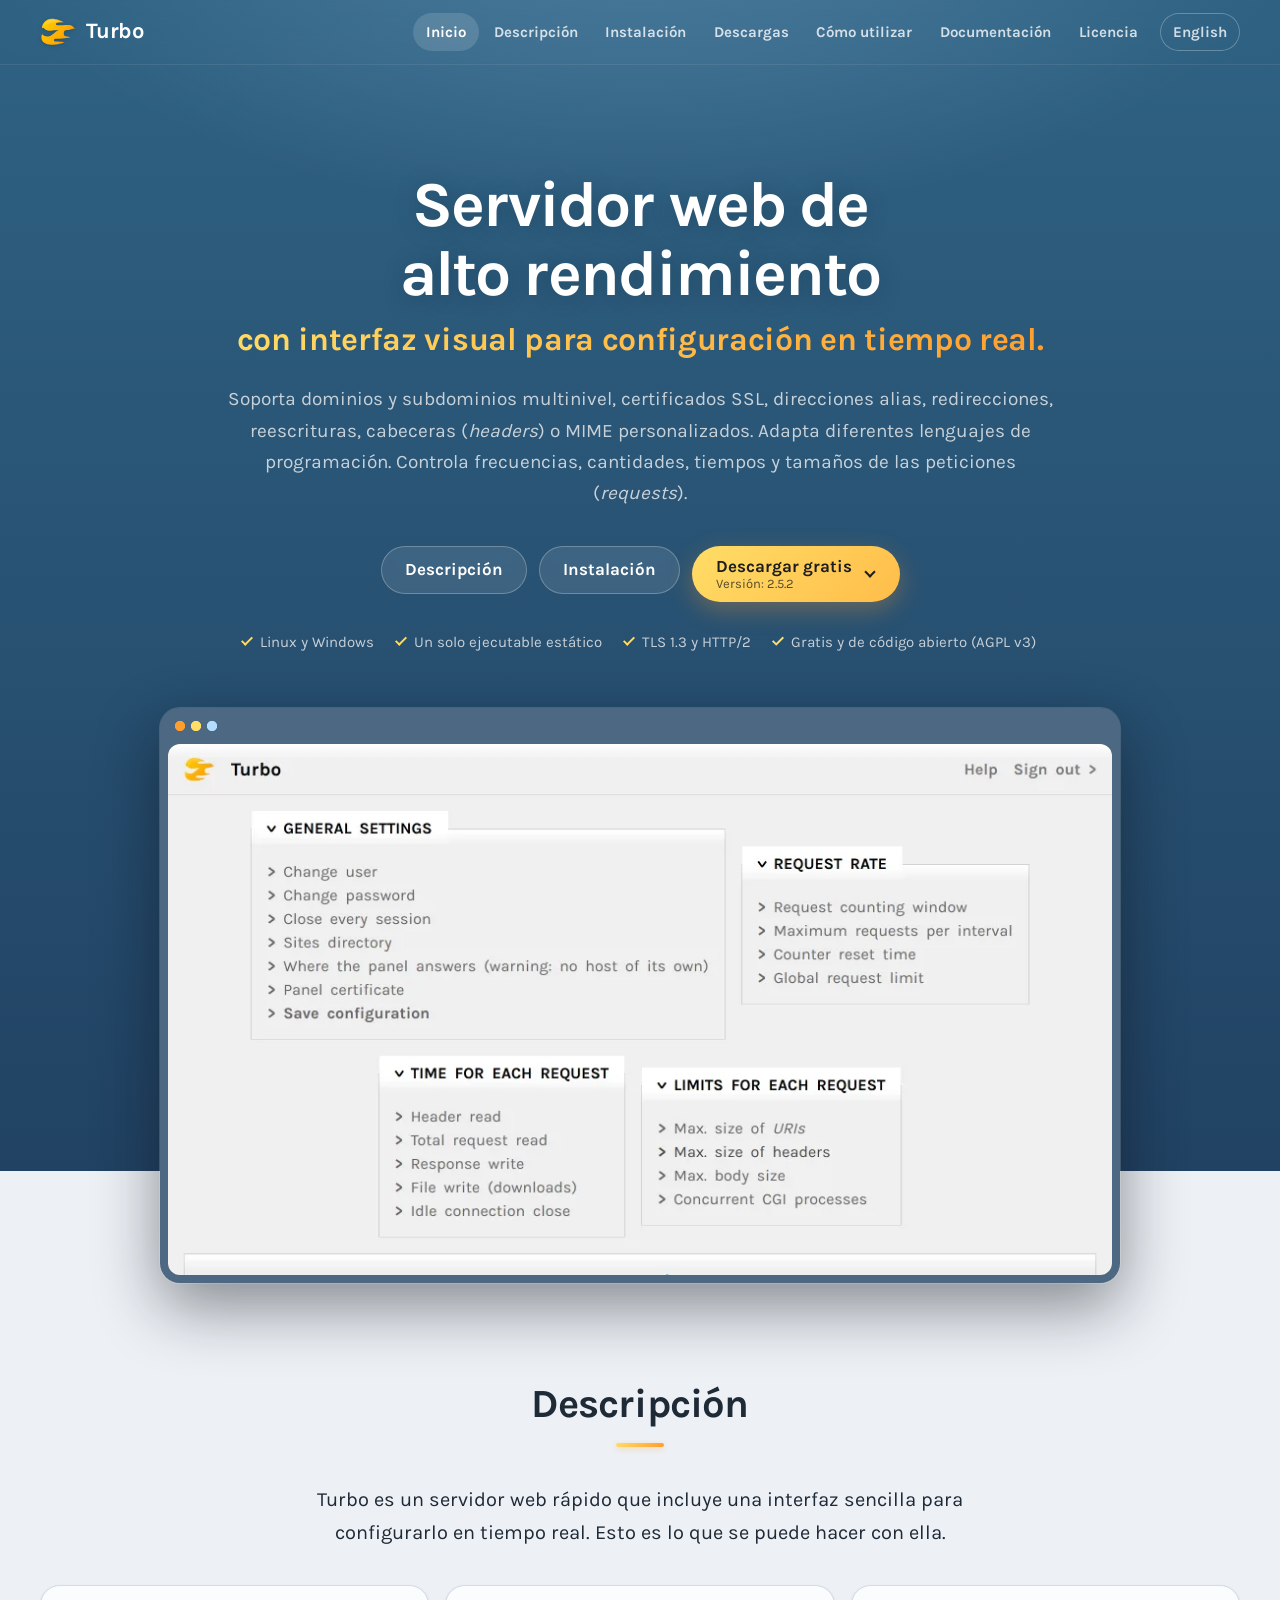
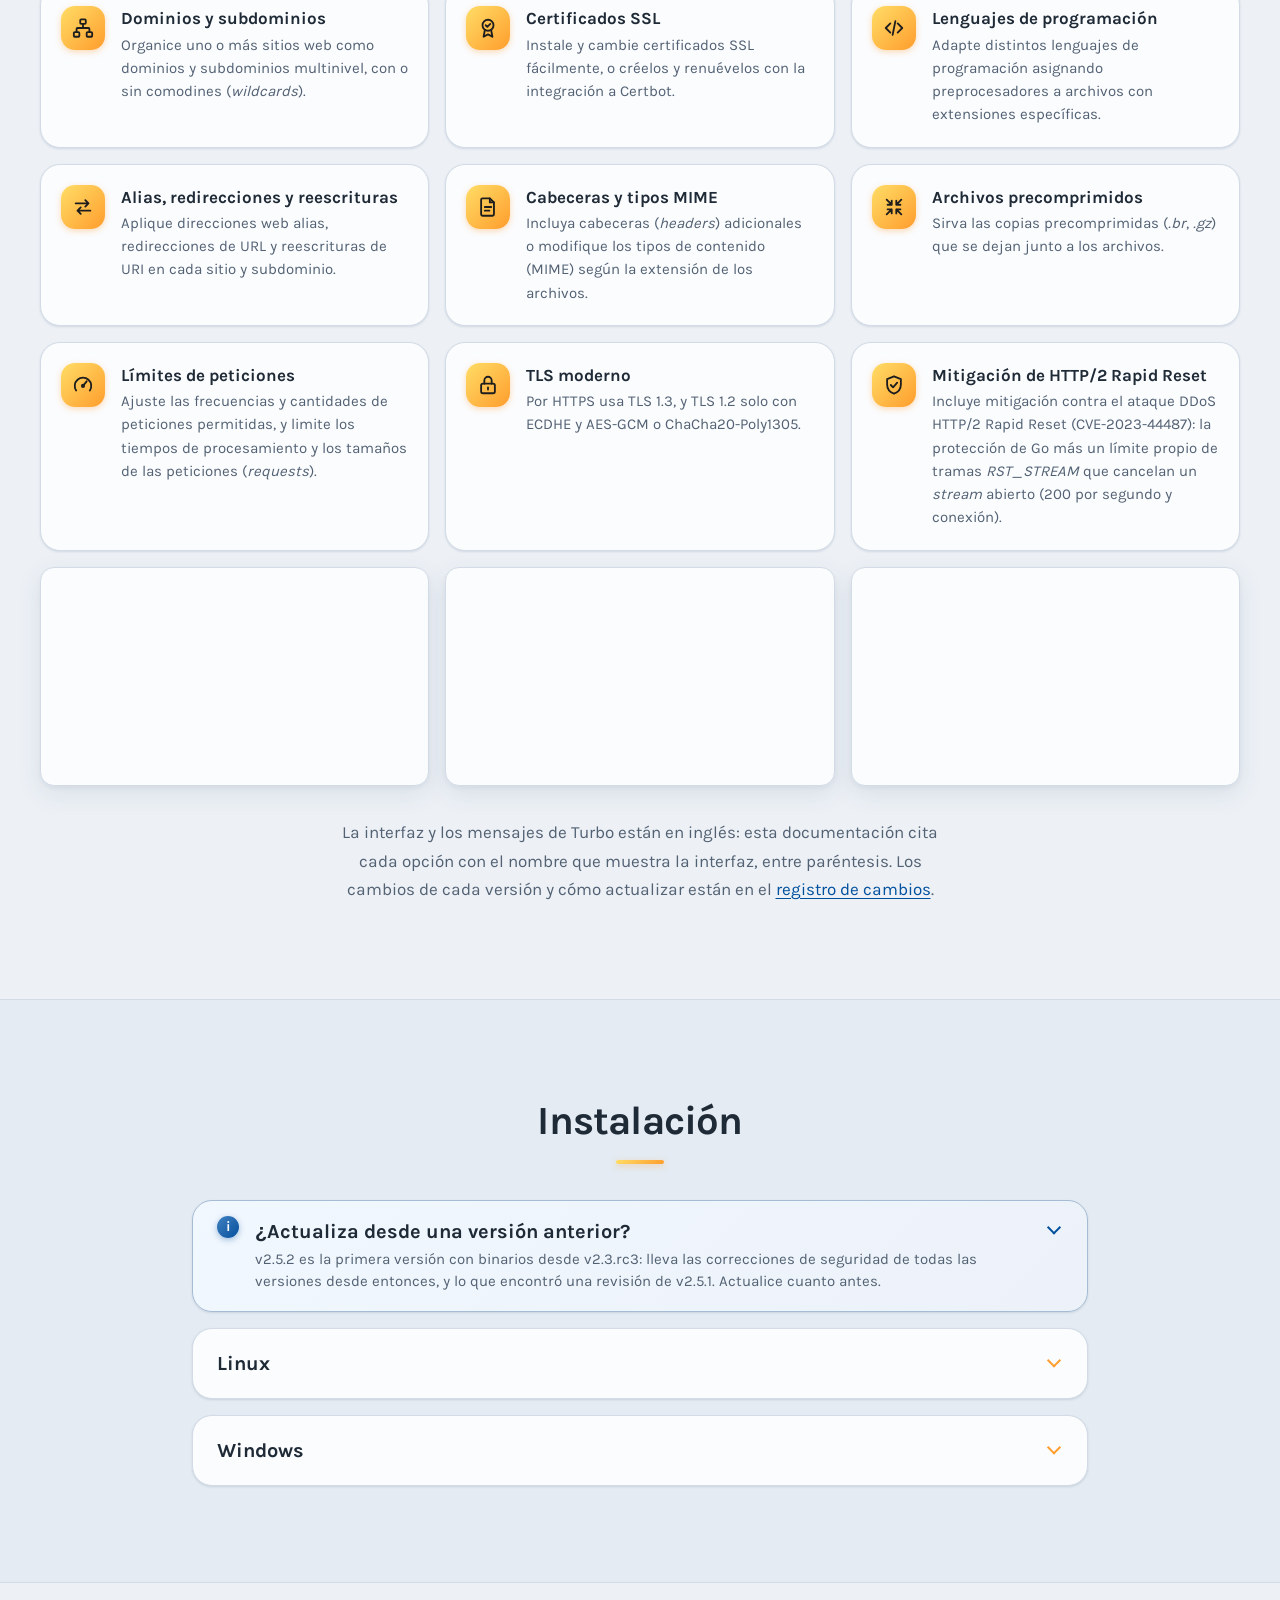
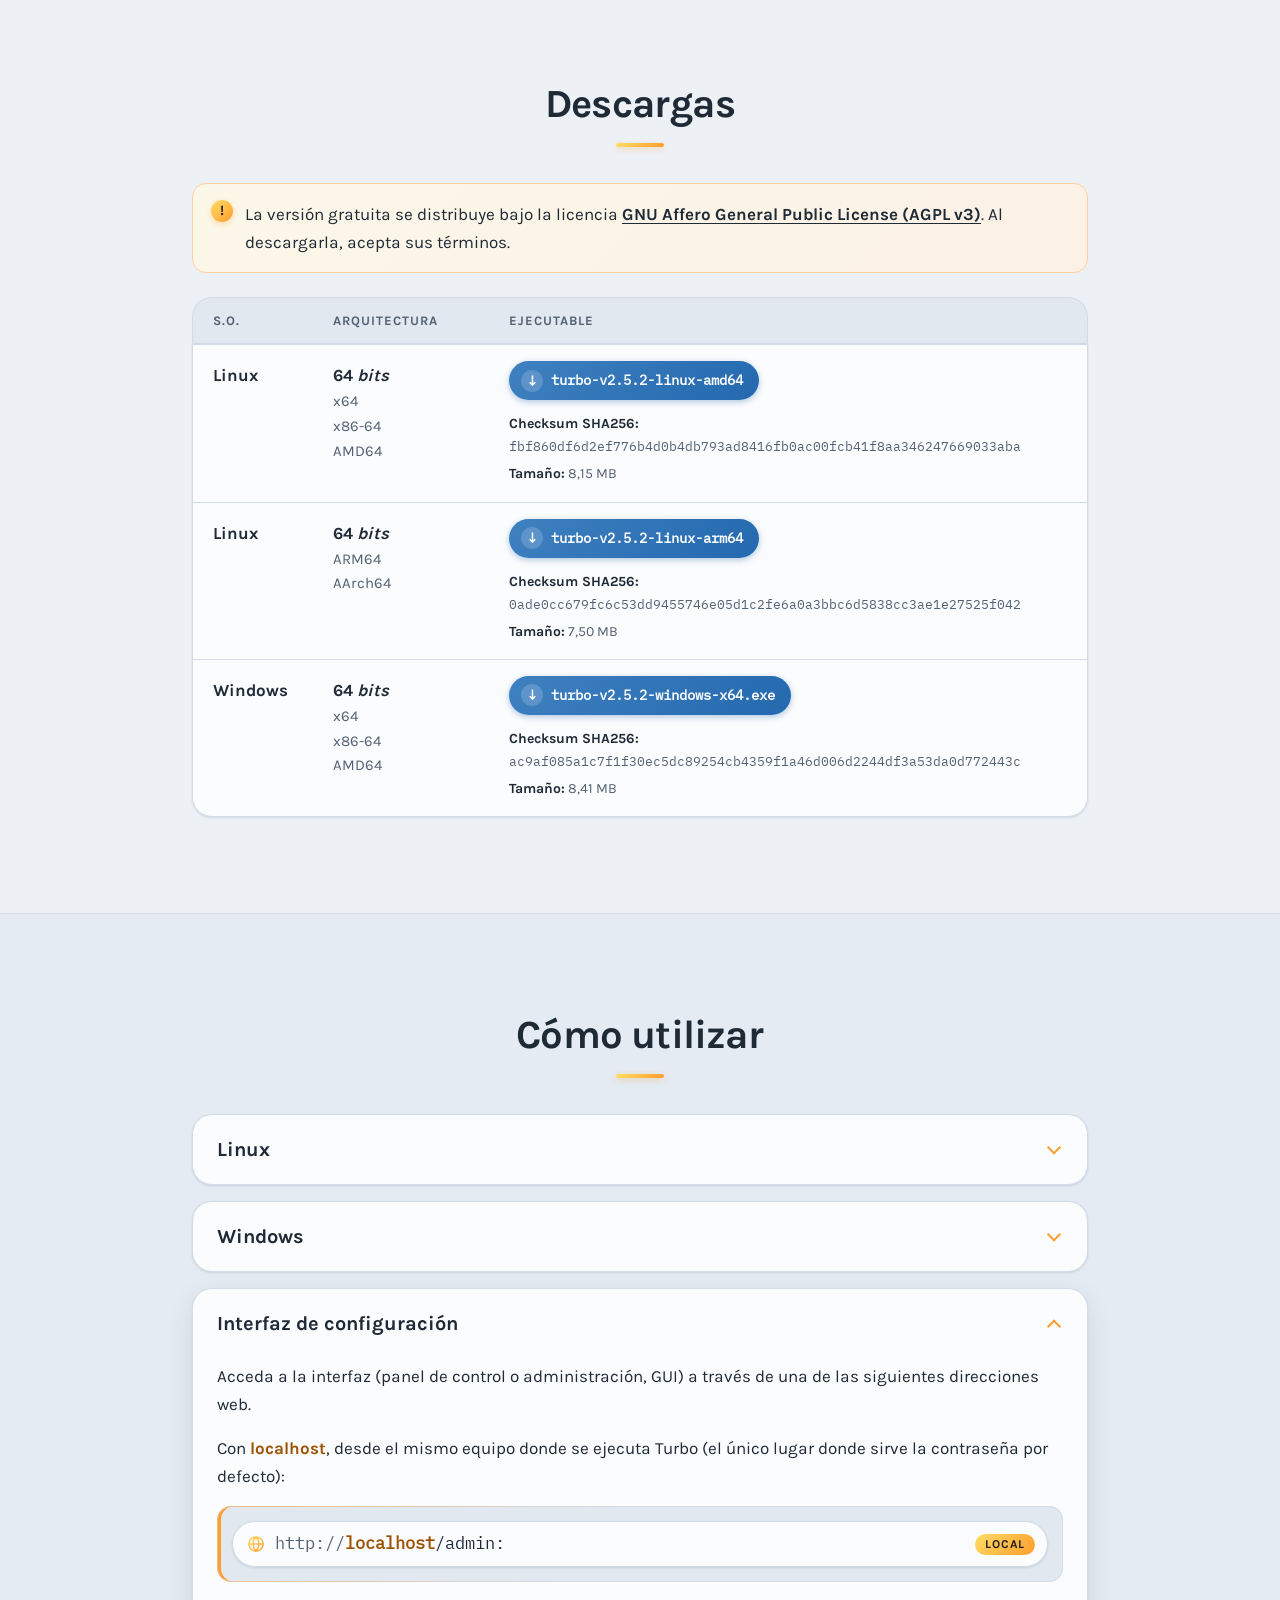
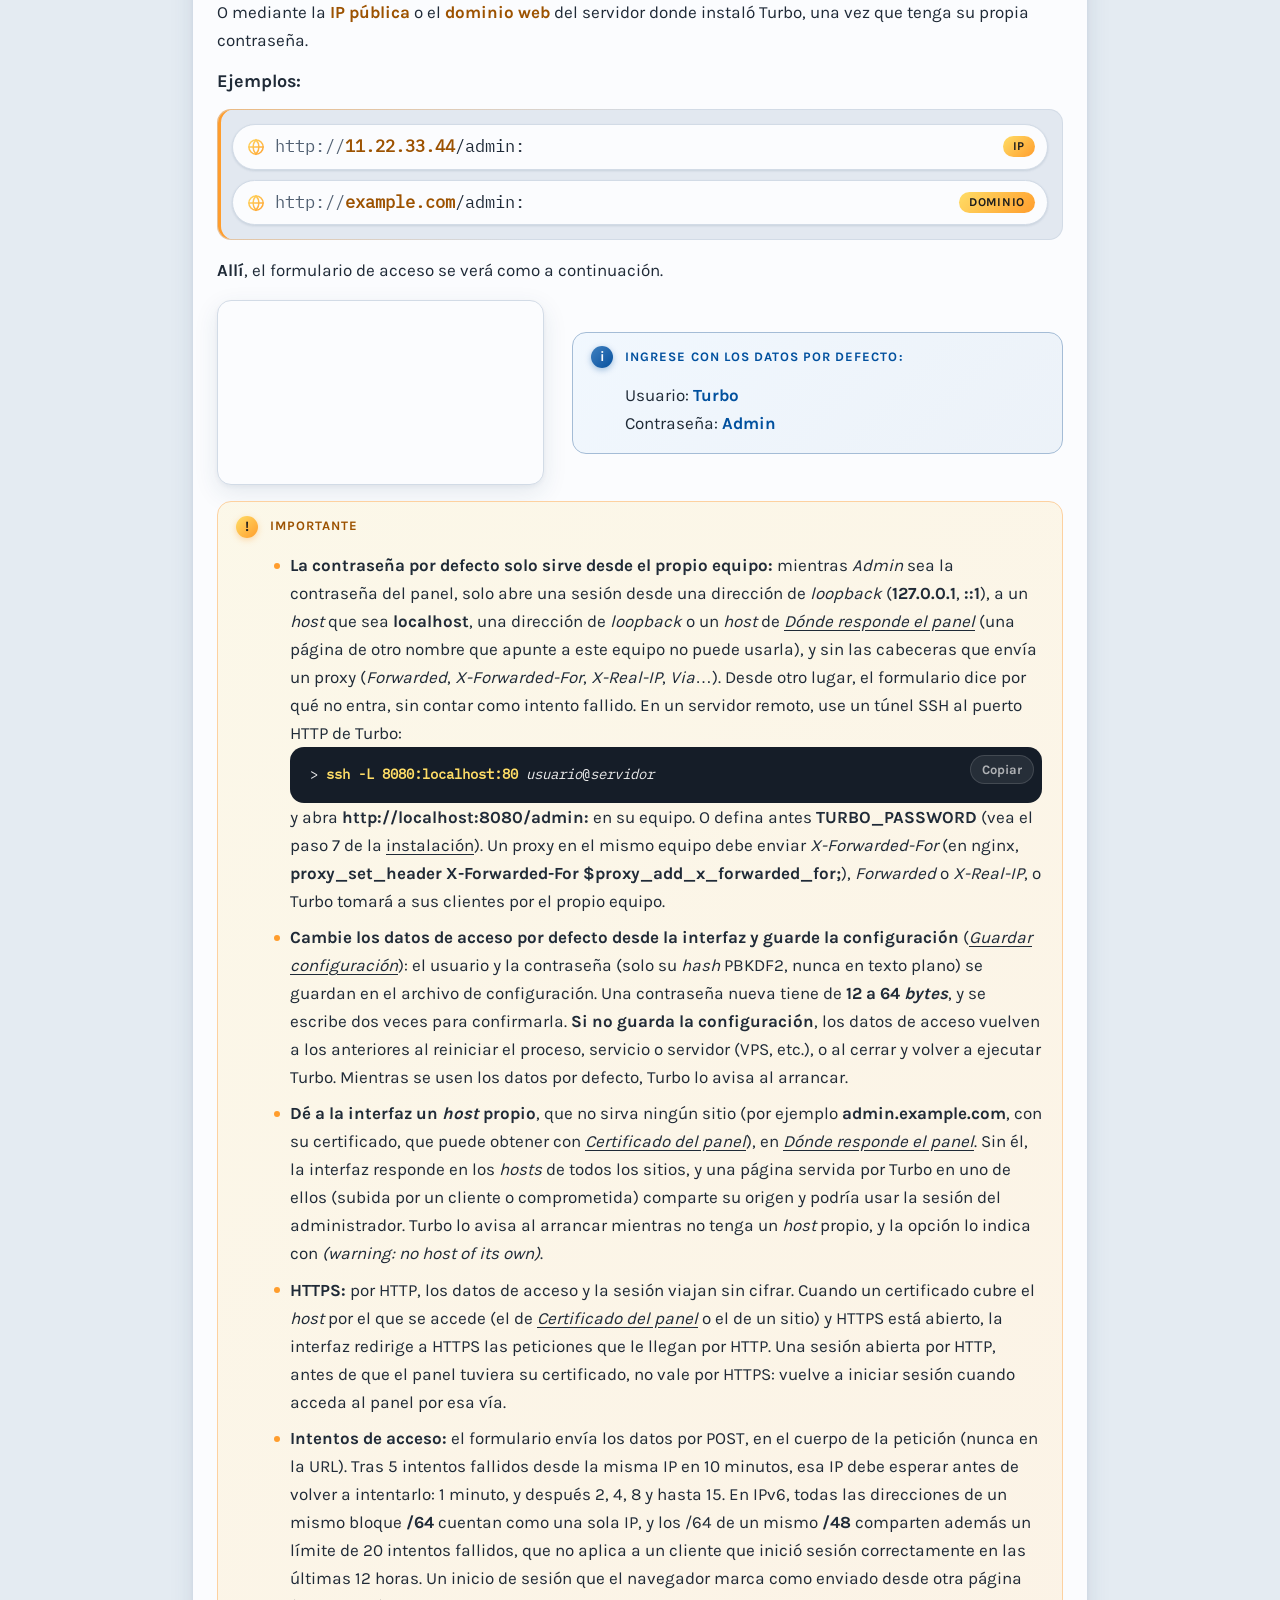
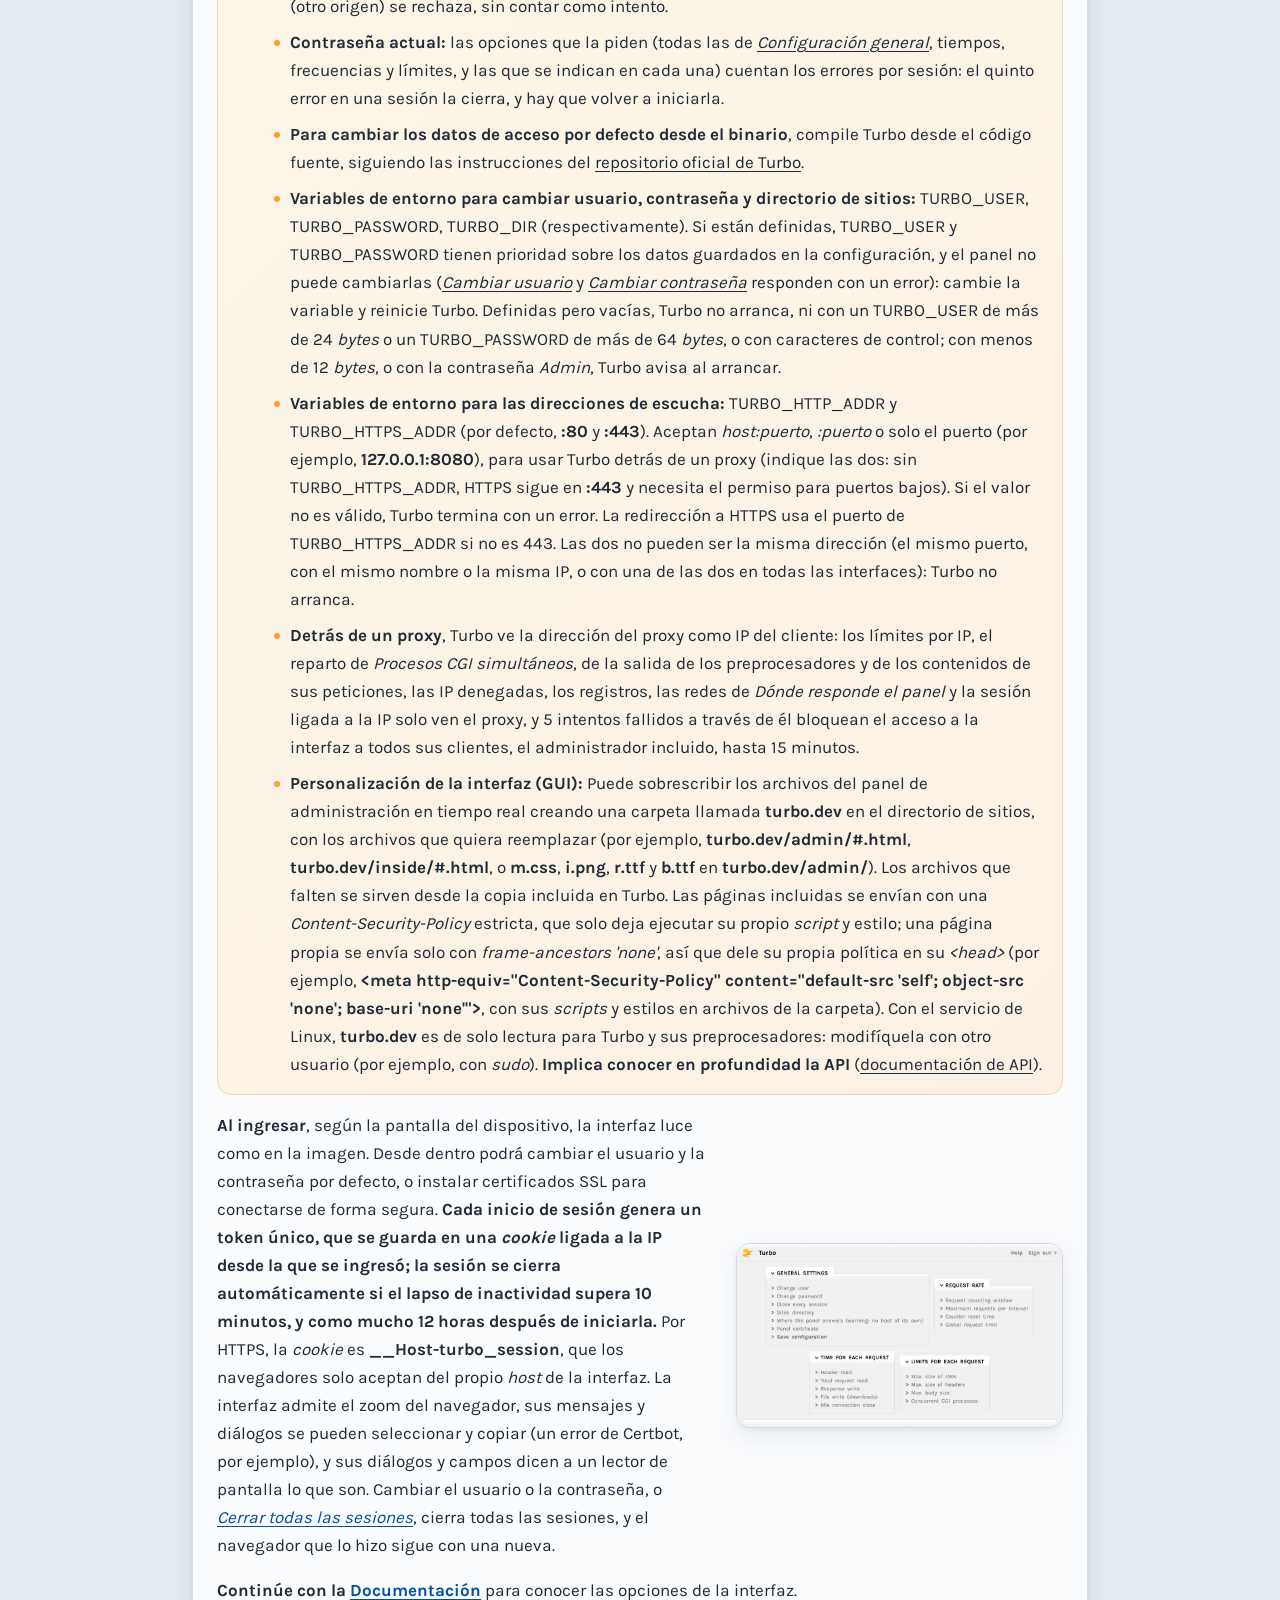
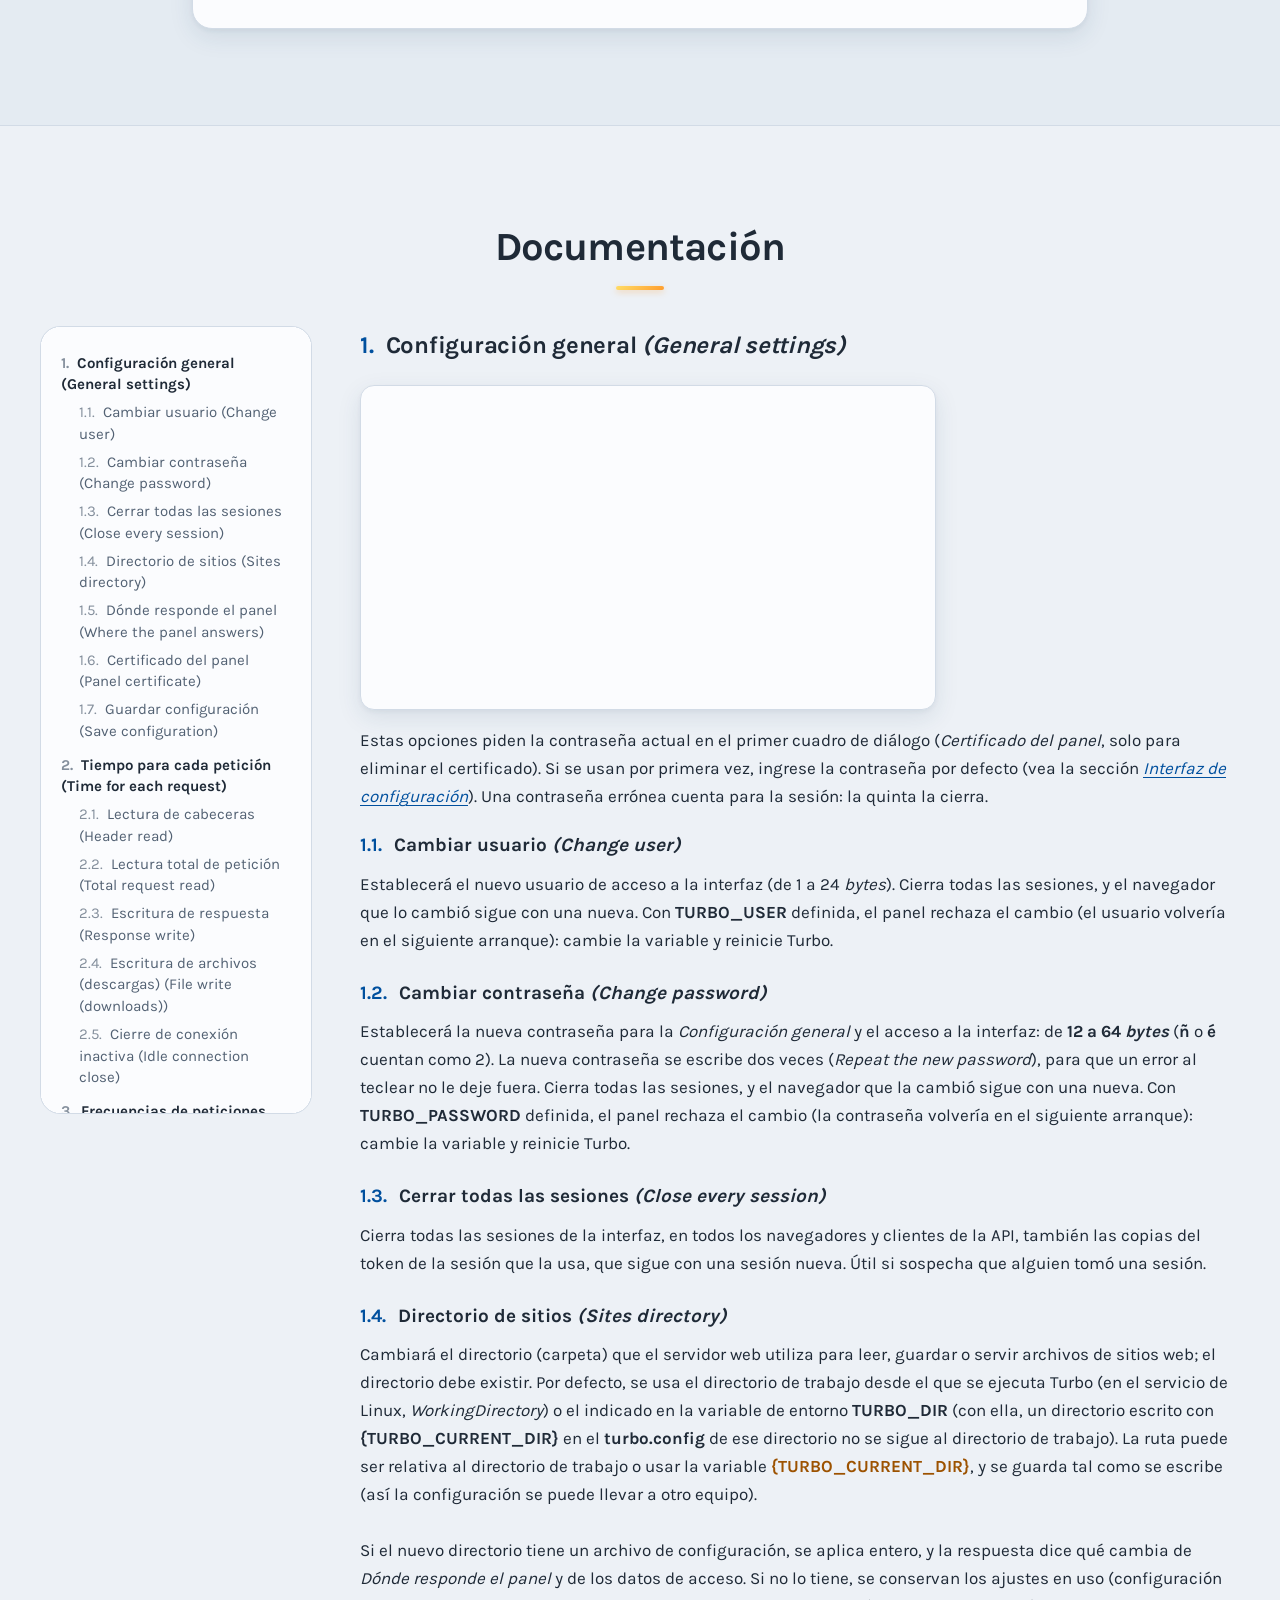
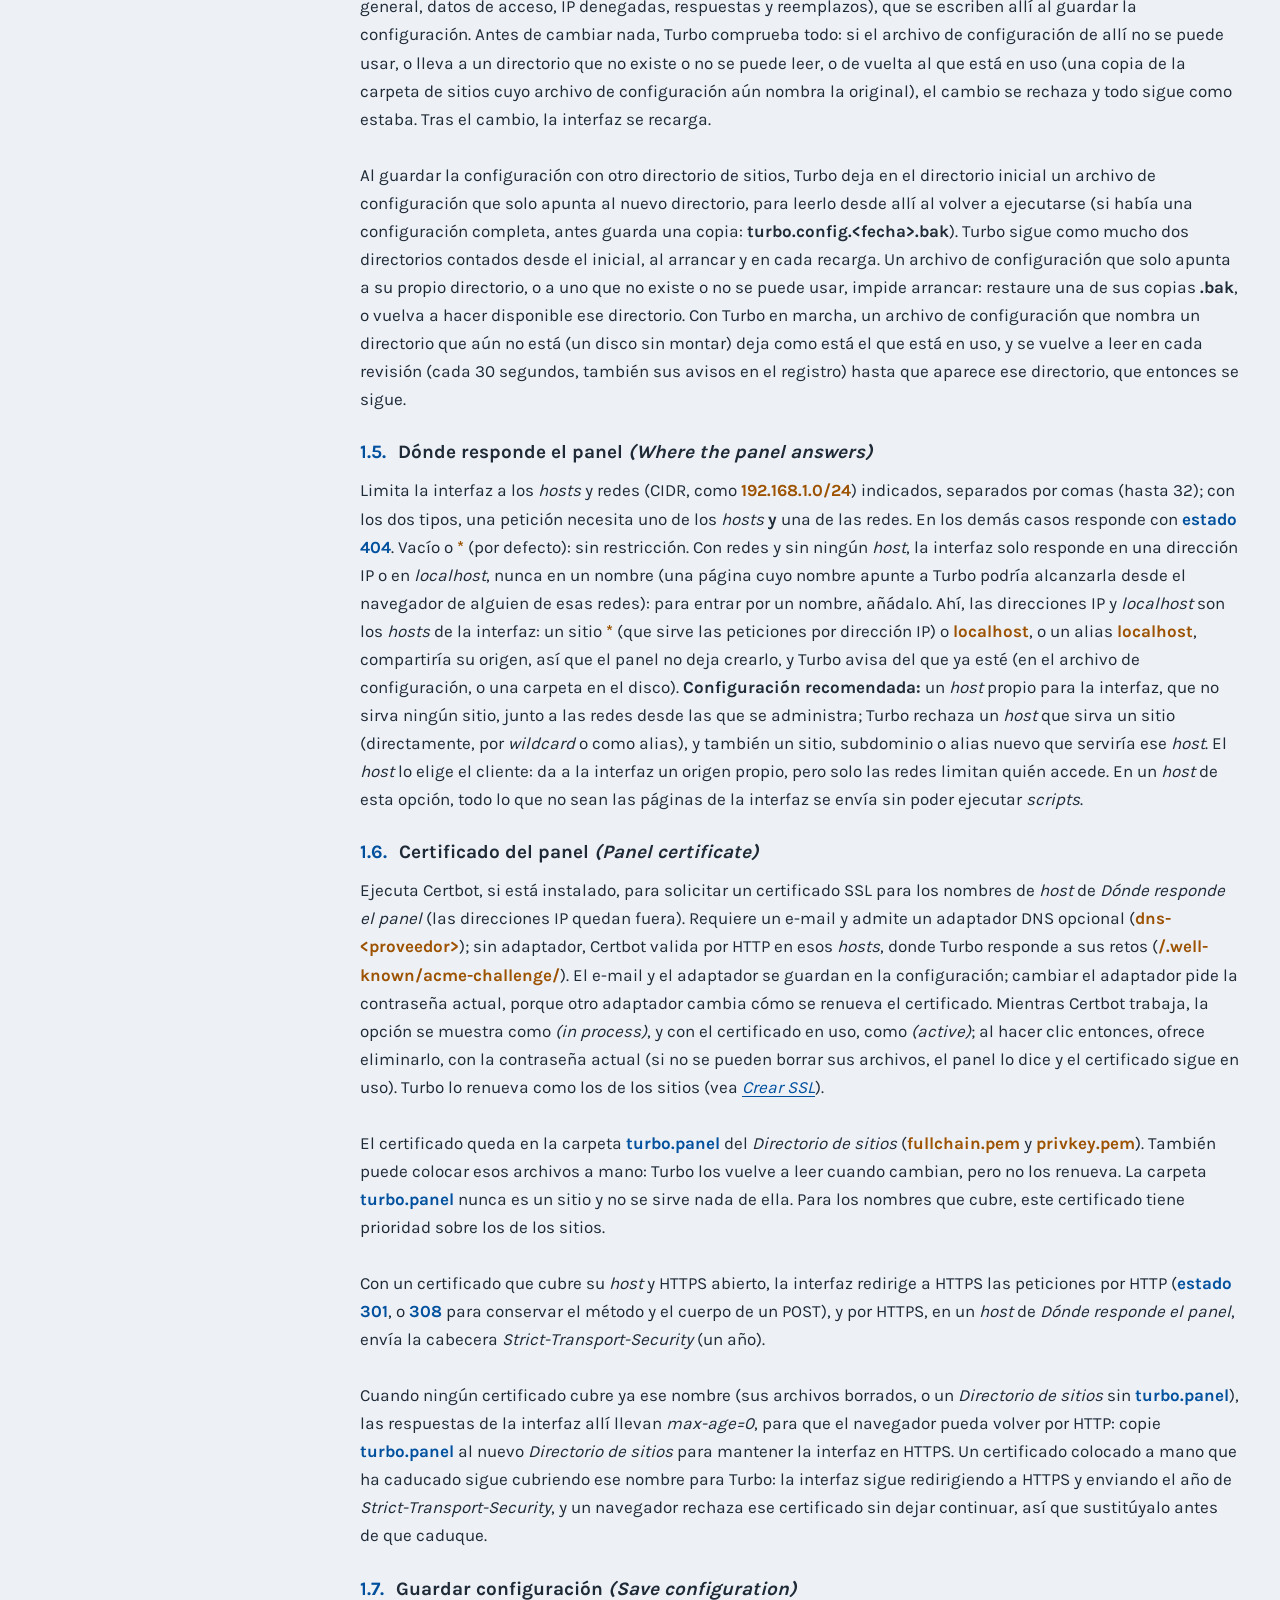
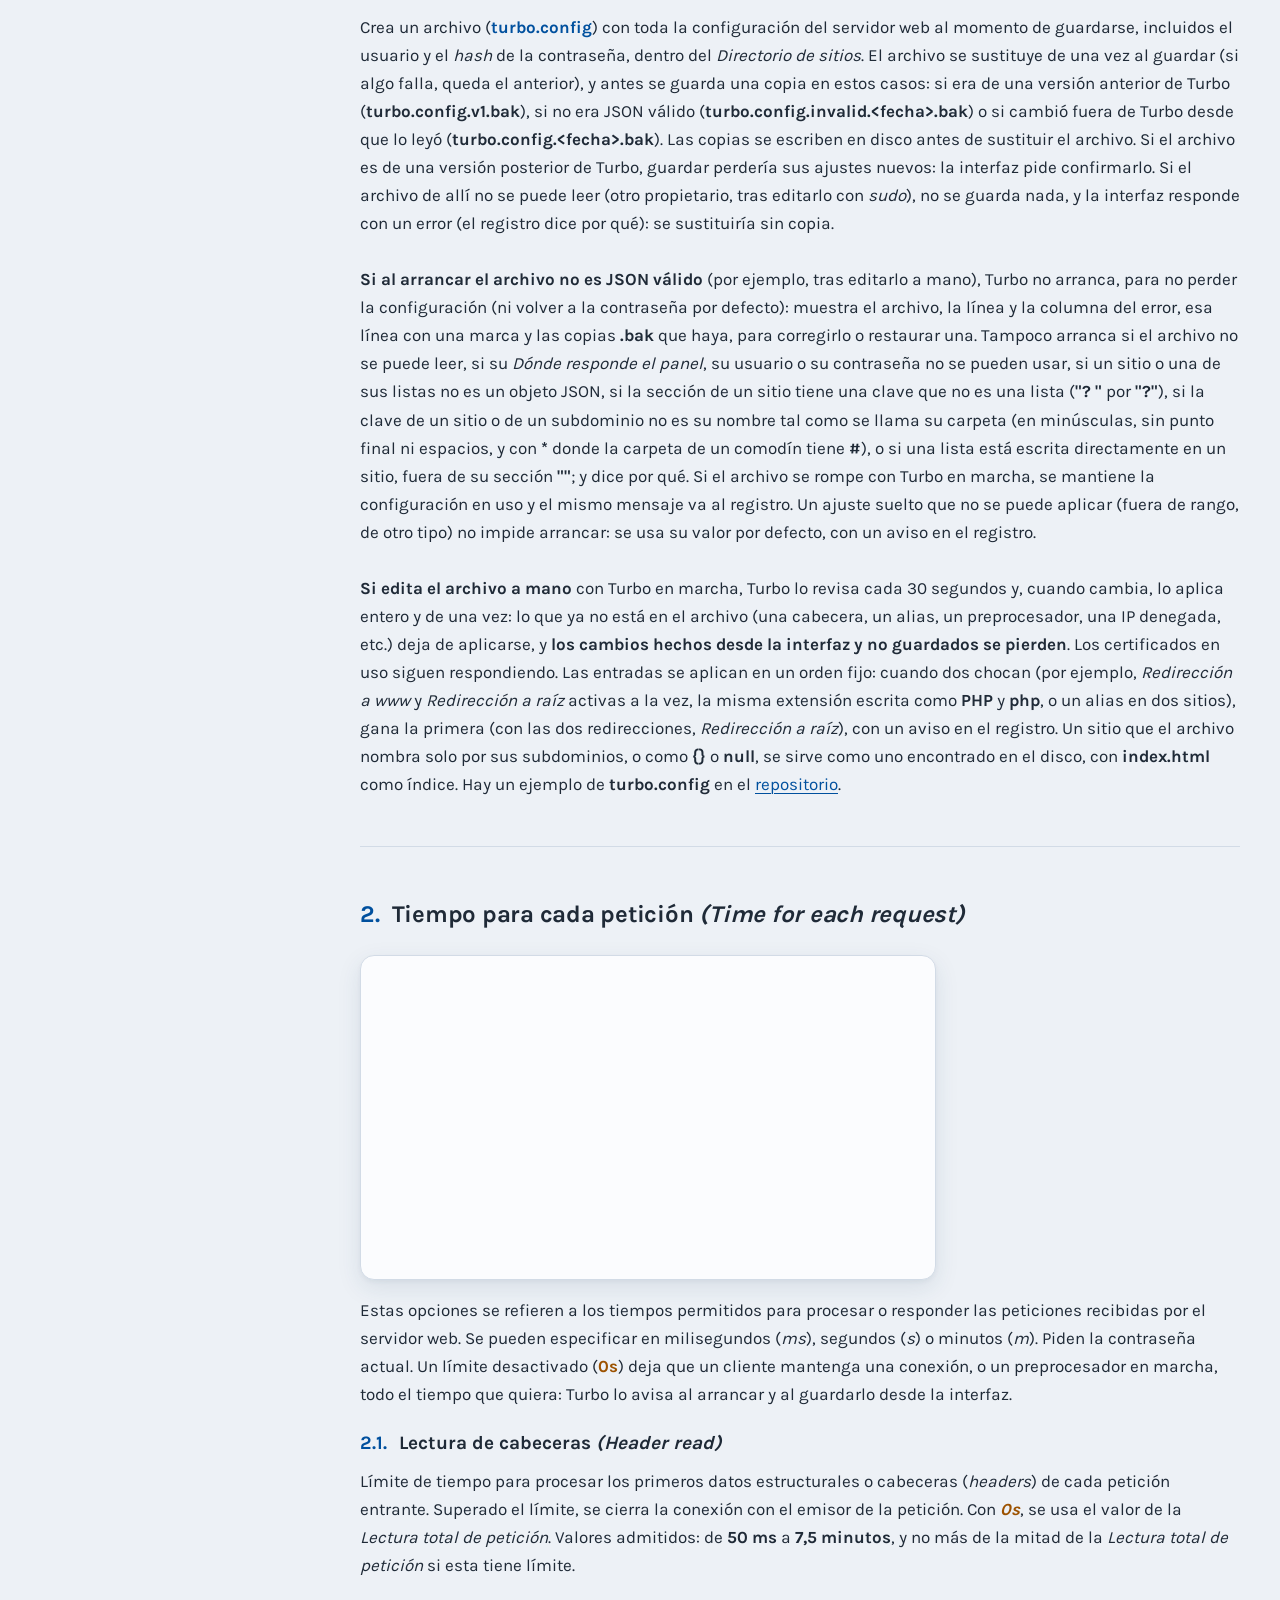
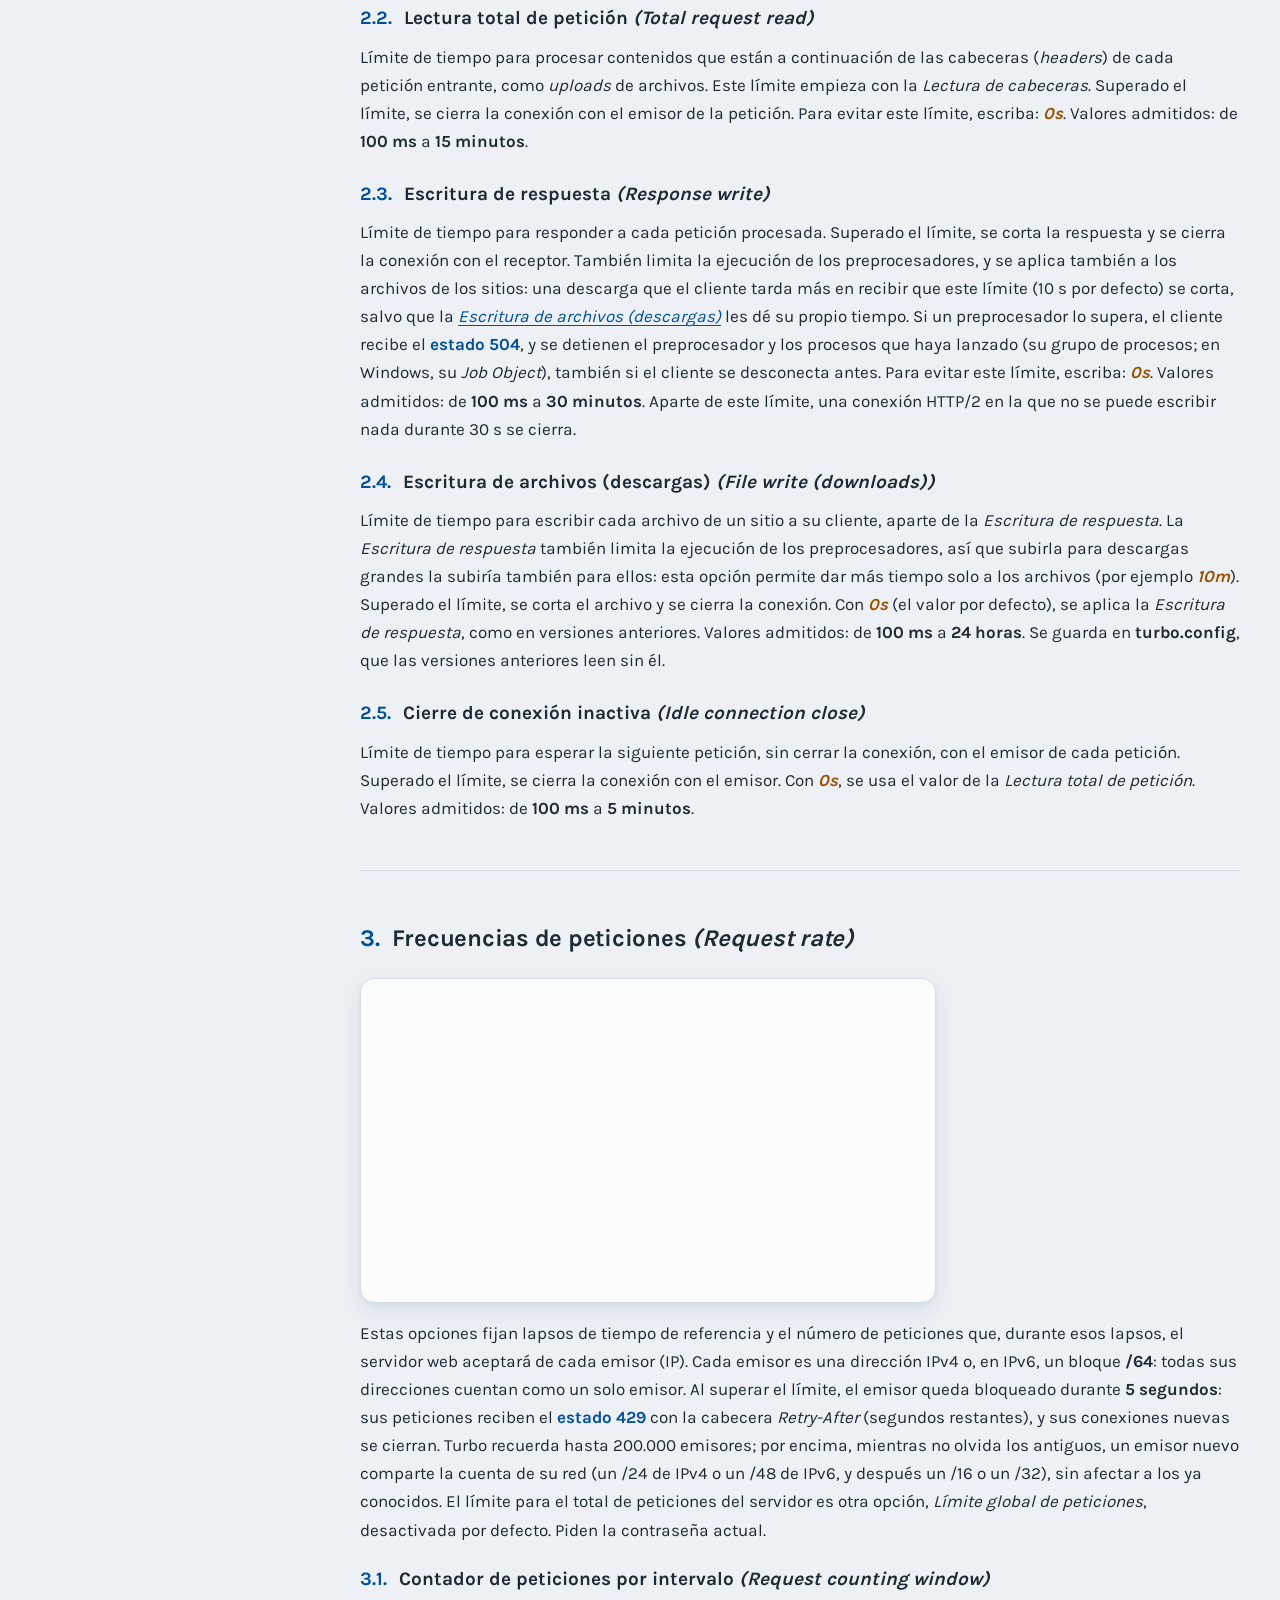
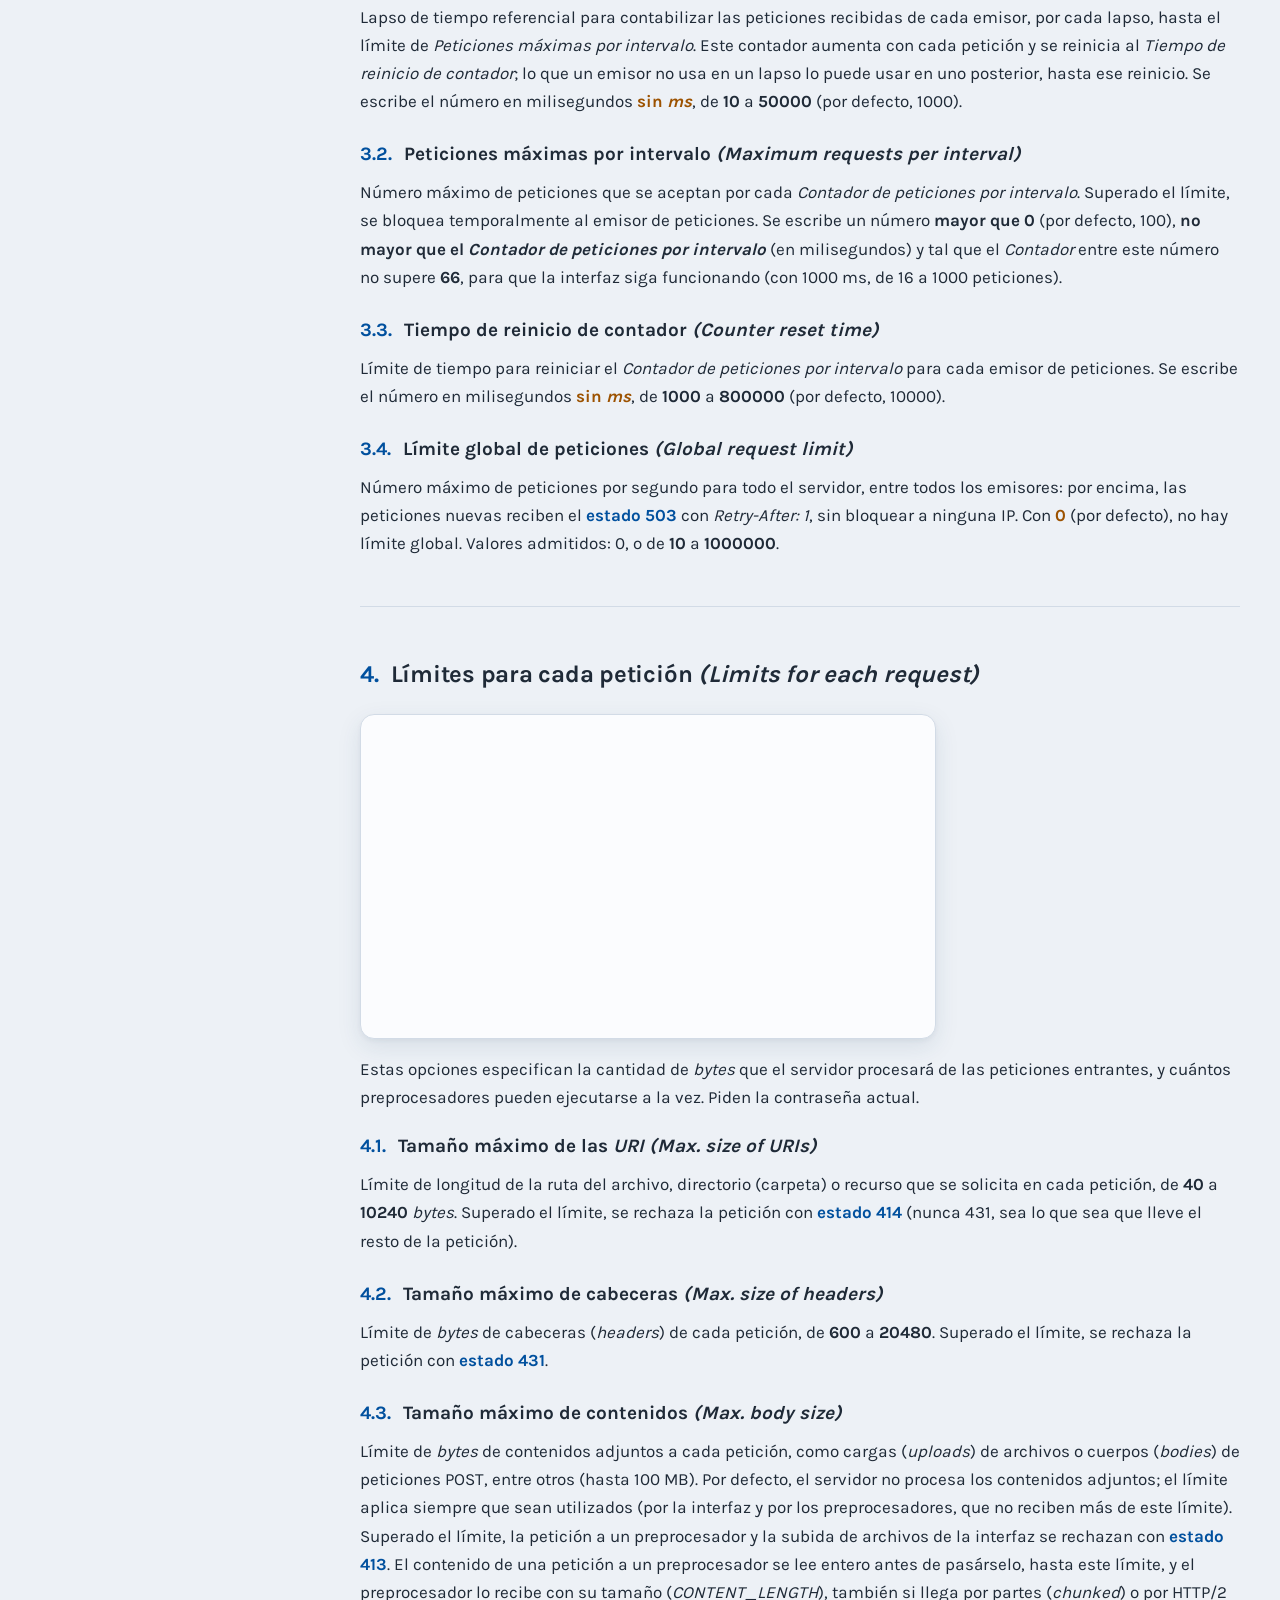
==== commit 4c92af01: "v2.5.2 checksums update." ====
--- a/es/index.html
+++ b/es/index.html
@@ -381,7 +381,7 @@
 				<li class="dl-file">
 					<a href="https://github.com/okzgn/turbo-go/releases/download/v2.5.2/turbo-v2.5.2-linux-amd64">turbo-v2.5.2-linux-amd64</a>
 					<ul>
-						<li><b>Checksum SHA256:</b> <i class="checksum">10d12a3b8a99cac470a60f785a199f97a36aa9d0e7eccefb5c50c54b59e385d7</i></li>
+						<li><b>Checksum SHA256:</b> <i class="checksum">fbf860df6d2ef776b4d0b4db793ad8416fb0ac00fcb41f8aa346247669033aba</i></li>
 						<li><b>Tamaño:</b> 8,15 MB</li>
 					</ul>
 				</li>
@@ -390,7 +390,7 @@
 				<li class="dl-file">
 					<a href="https://github.com/okzgn/turbo-go/releases/download/v2.5.2/turbo-v2.5.2-linux-arm64">turbo-v2.5.2-linux-arm64</a>
 					<ul>
-						<li><b>Checksum SHA256:</b> <i class="checksum">485d87efb705aac36d6621bf3e7c599f06f87e7c08e025f5693d6d5ec4923ca9</i></li>
+						<li><b>Checksum SHA256:</b> <i class="checksum">0ade0cc679fc6c53dd9455746e05d1c2fe6a0a3bbc6d5838cc3ae1e27525f042</i></li>
 						<li><b>Tamaño:</b> 7,50 MB</li>
 					</ul>
 				</li>
@@ -399,7 +399,7 @@
 				<li class="dl-file">
 					<a href="https://github.com/okzgn/turbo-go/releases/download/v2.5.2/turbo-v2.5.2-windows-x64.exe">turbo-v2.5.2-windows-x64.exe</a>
 					<ul>
-						<li><b>Checksum SHA256:</b> <i class="checksum">0b804dec40f9d736866ab7d5c91f6c2a9217292c6b2e91029eb811eb0bada2d9</i></li>
+						<li><b>Checksum SHA256:</b> <i class="checksum">ac9af085a1c7f1f30ec5dc89254cb4359f1a46d006d2244df3a53da0d772443c</i></li>
 						<li><b>Tamaño:</b> 8,41 MB</li>
 					</ul>
 				</li>
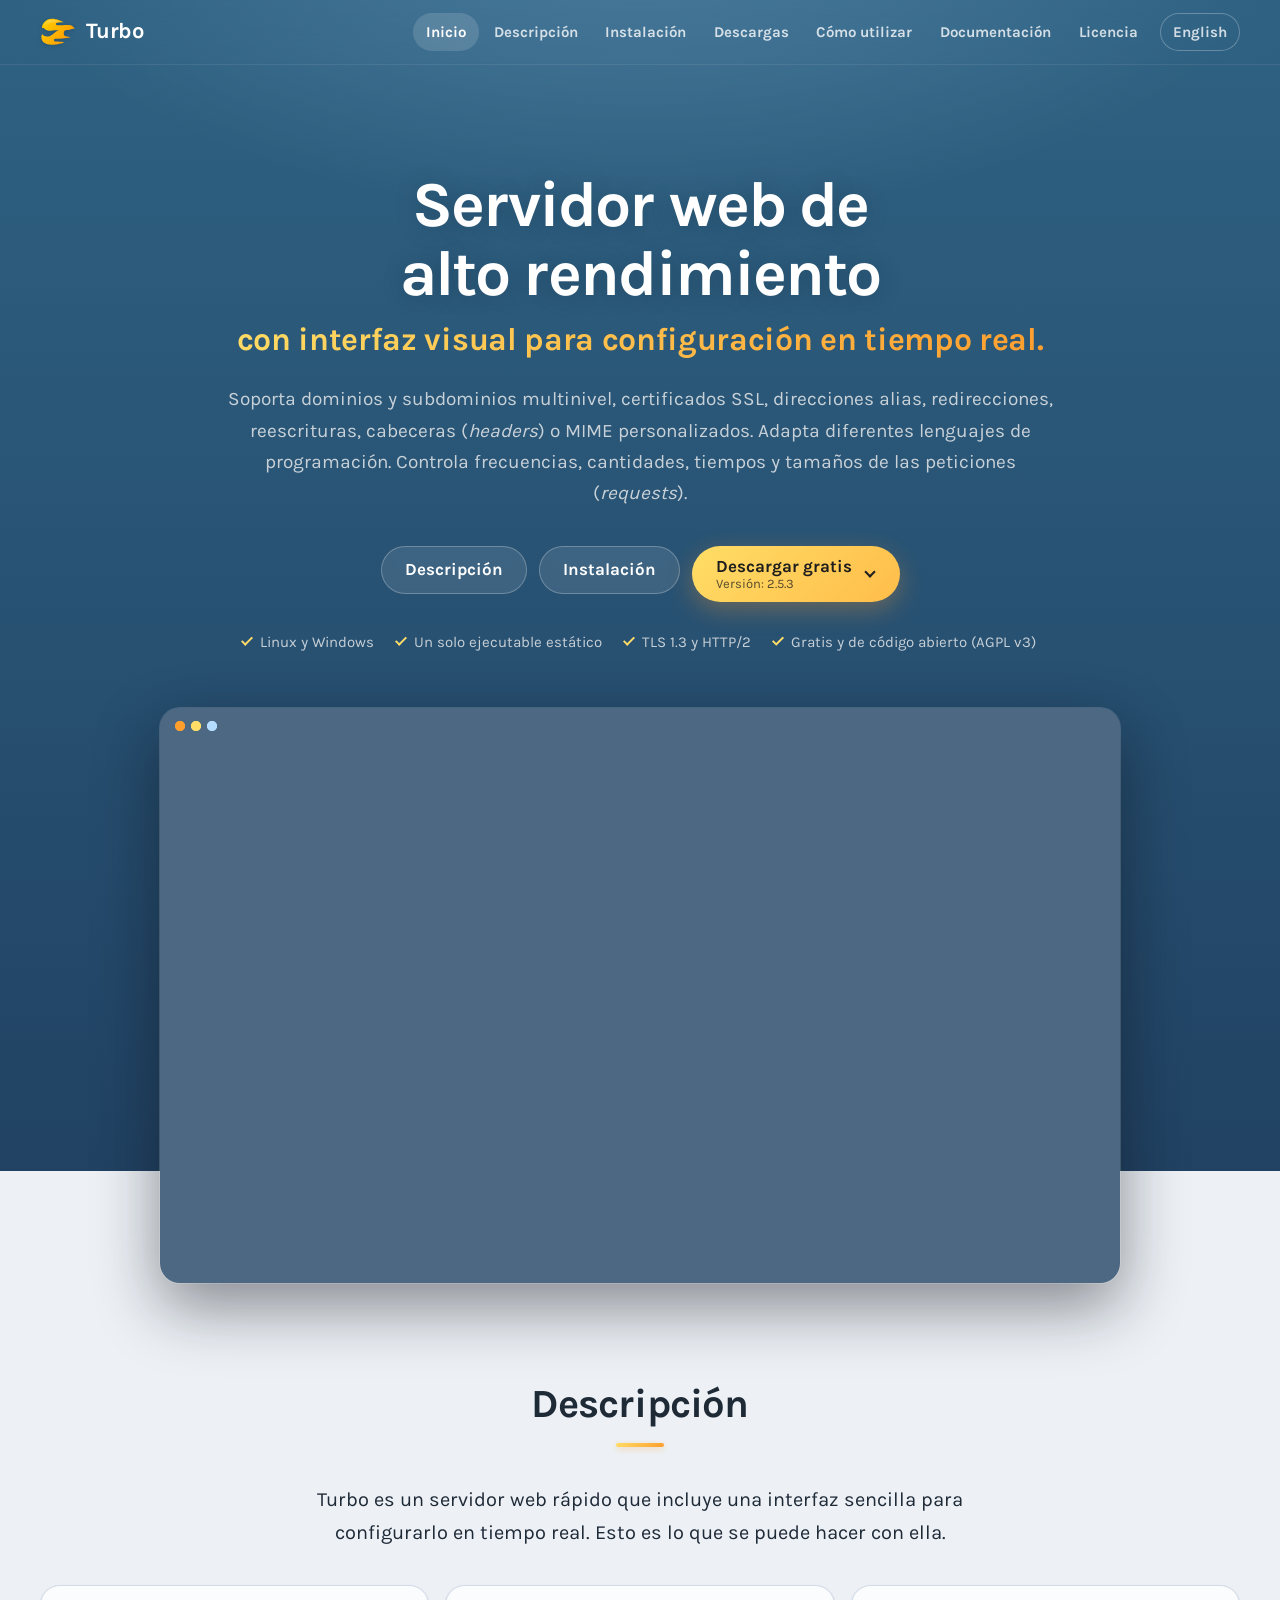
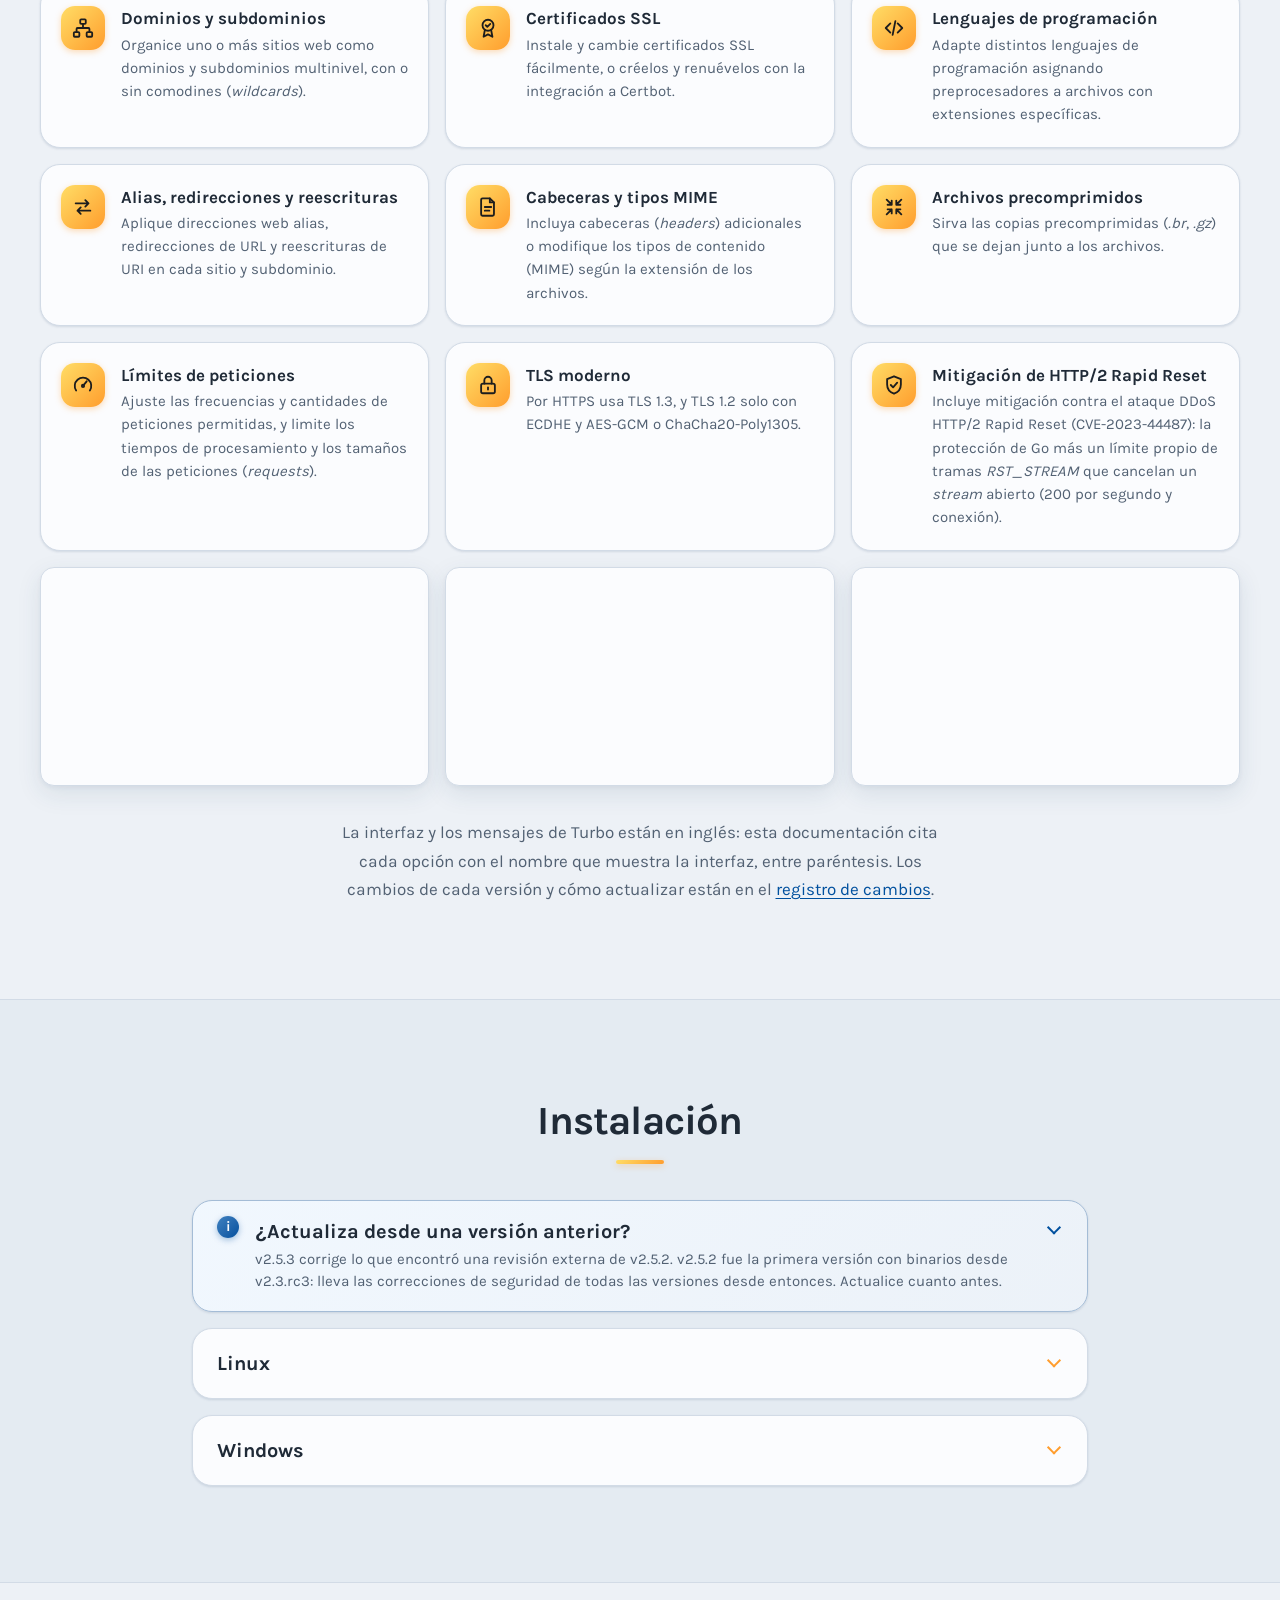
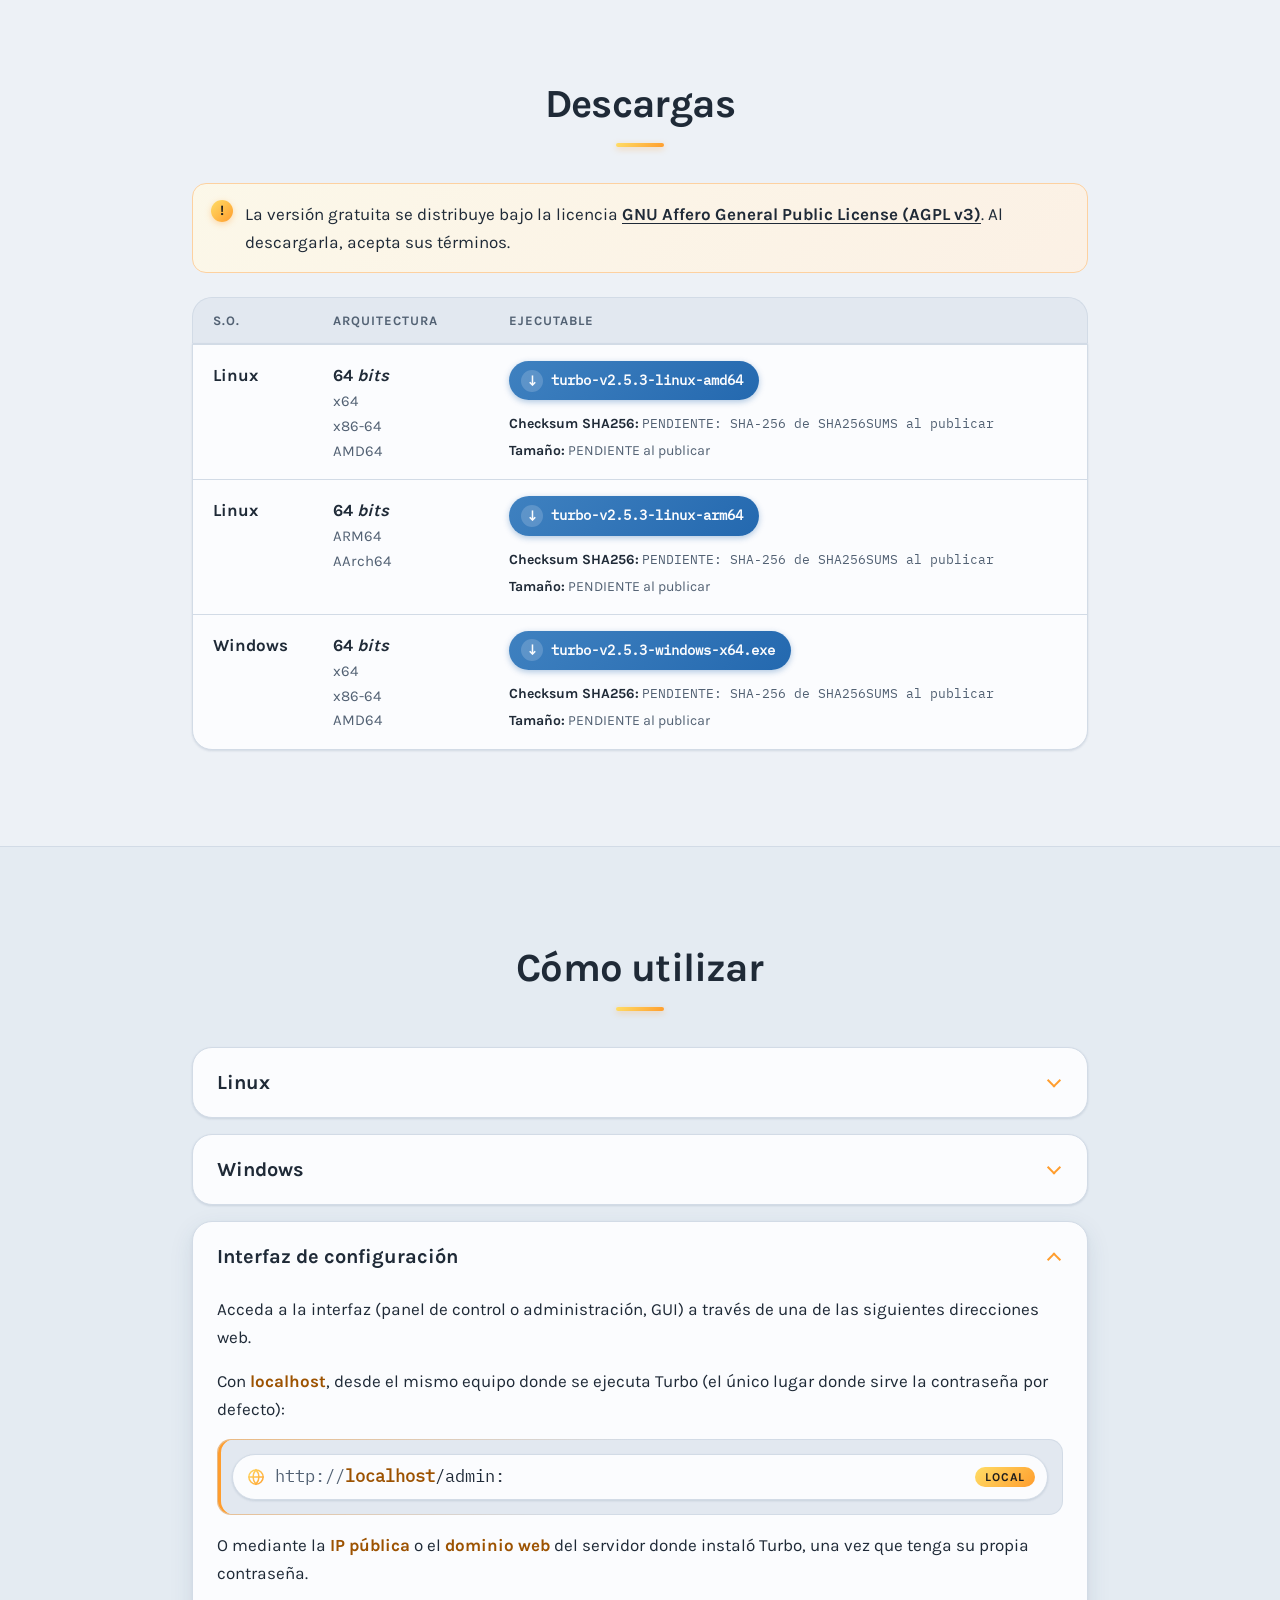
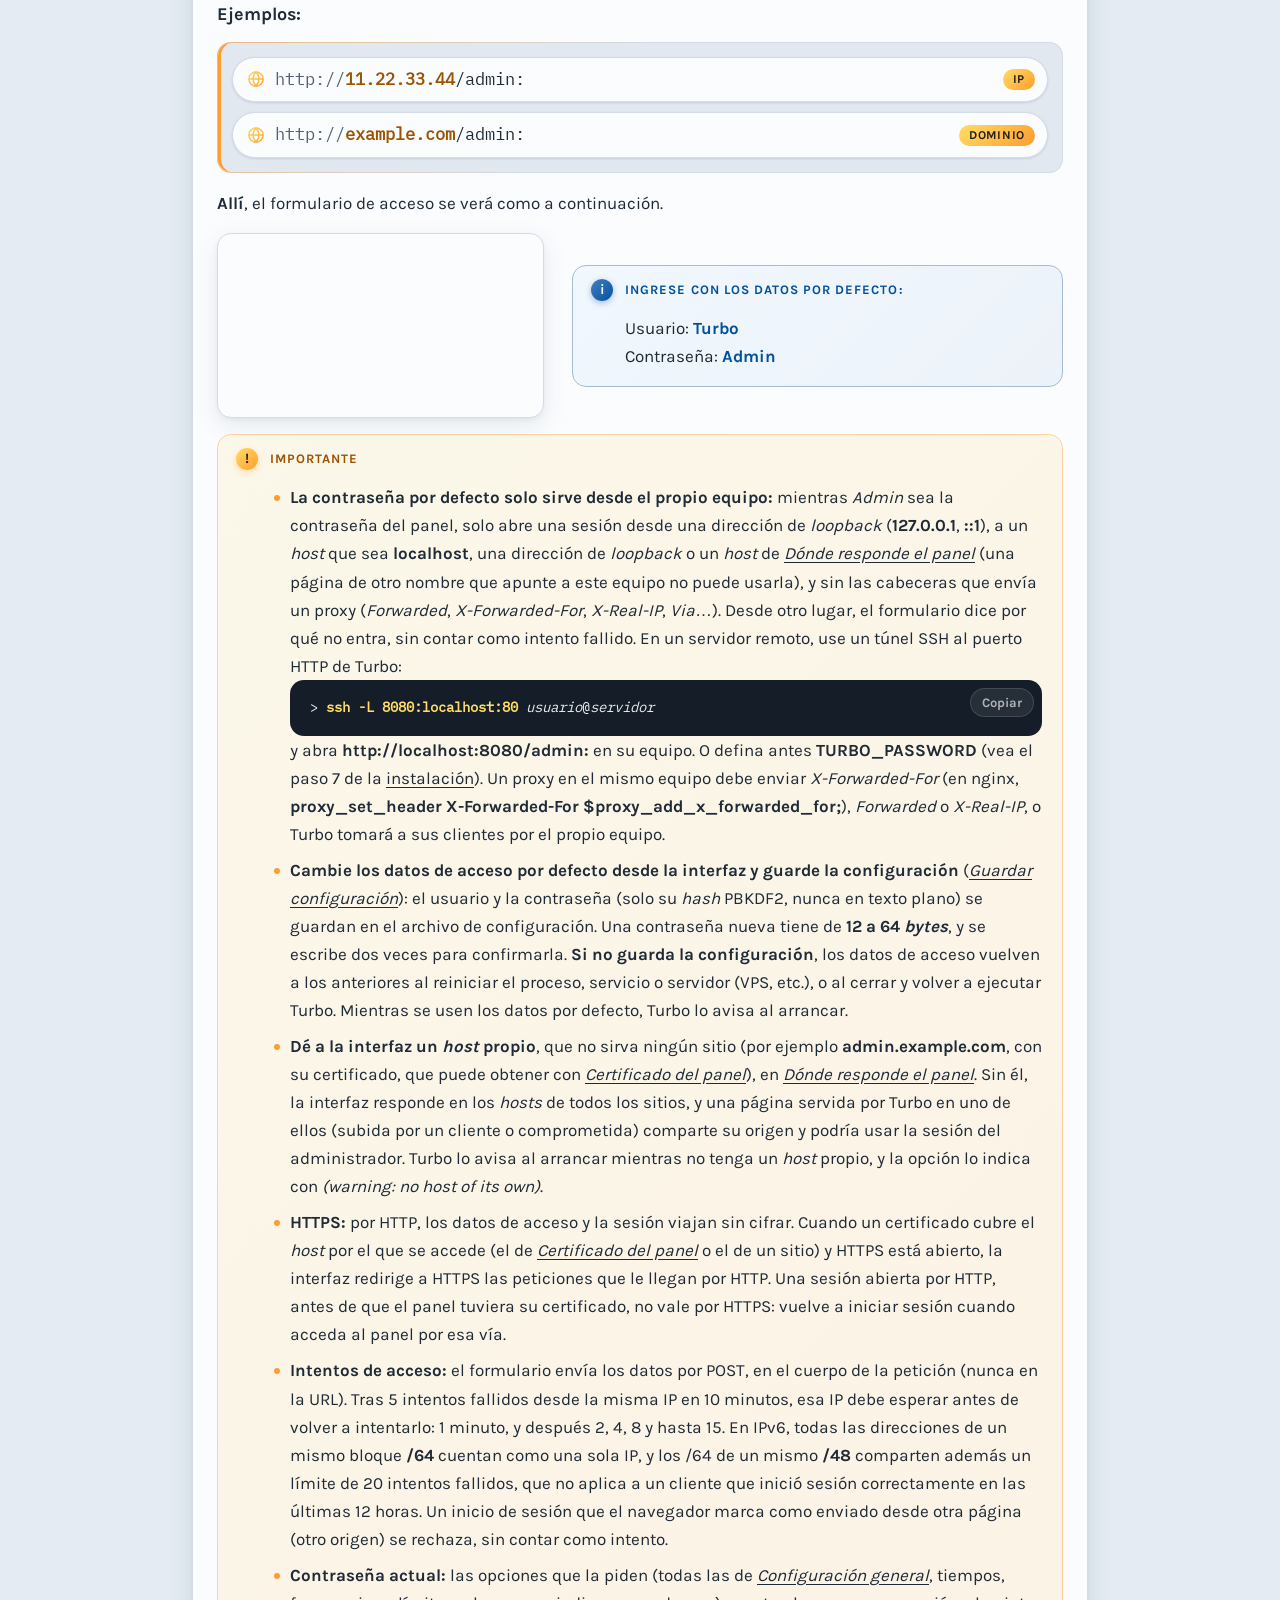
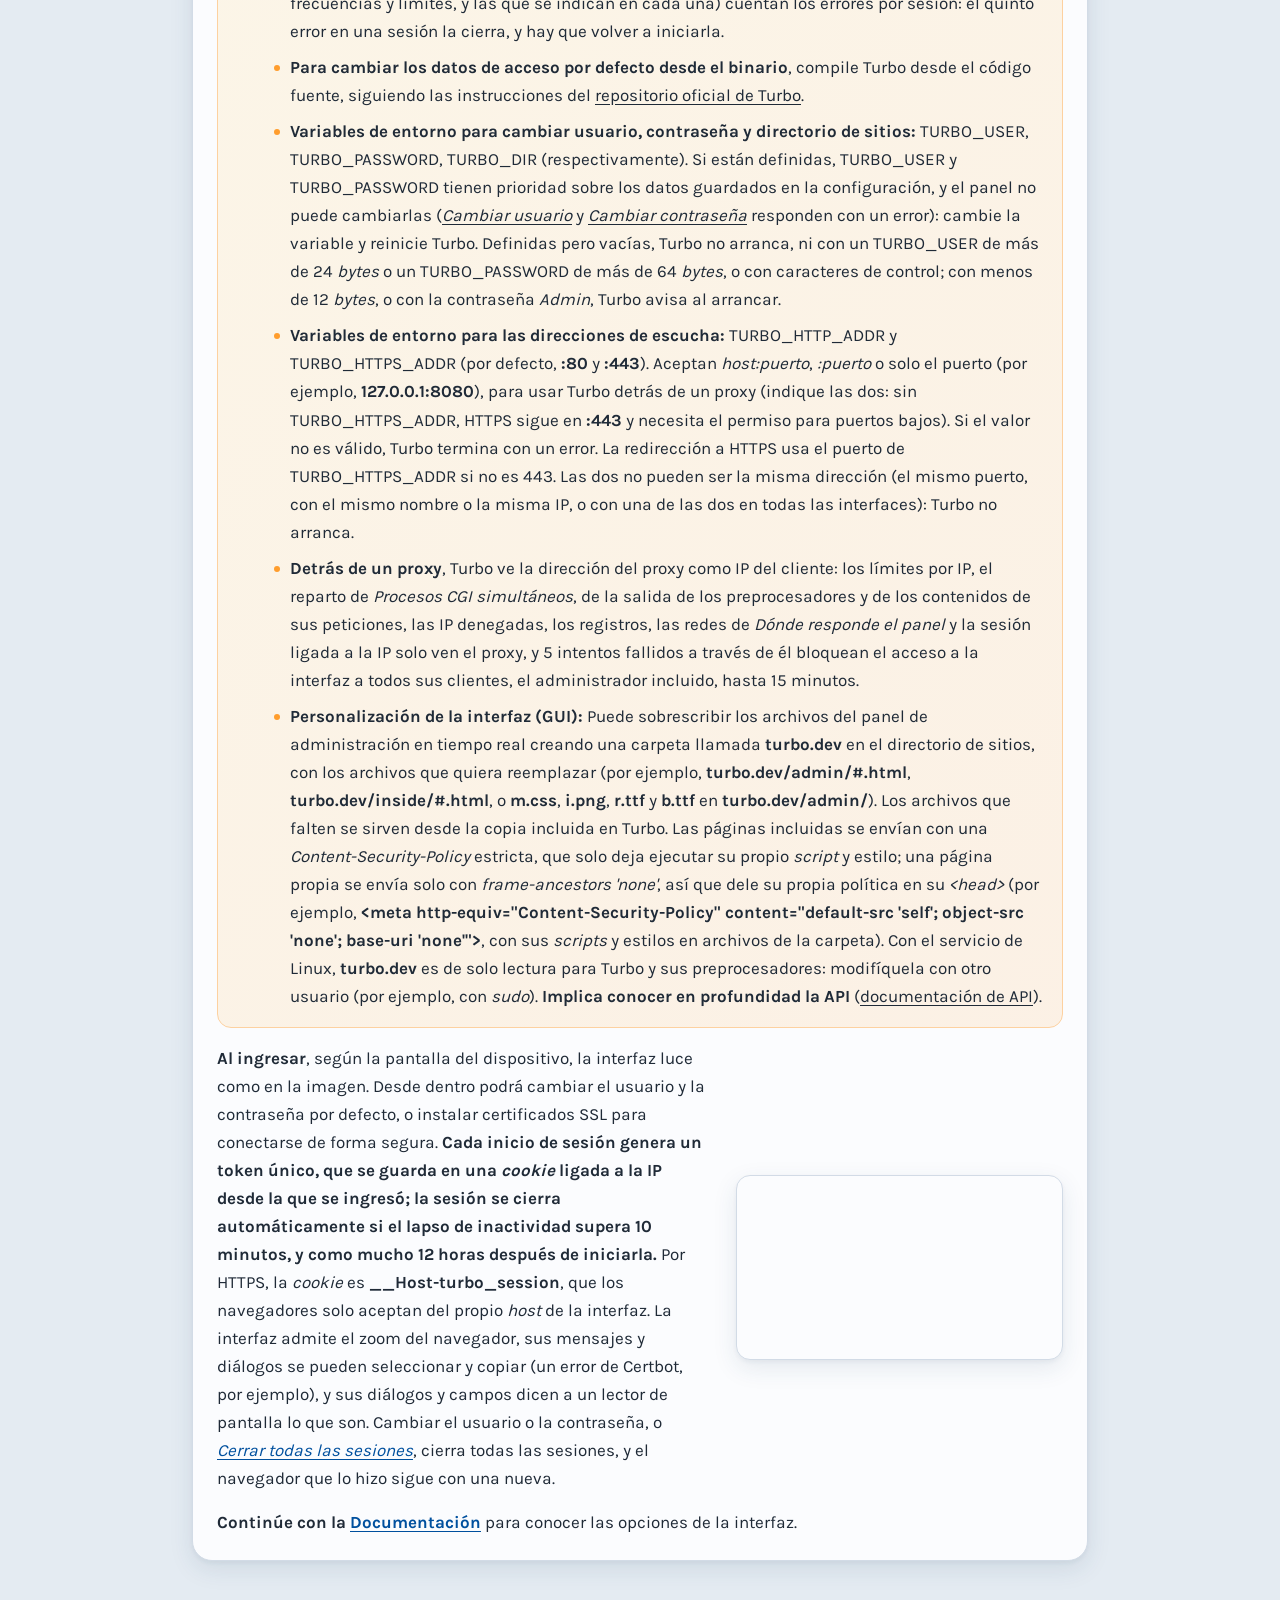
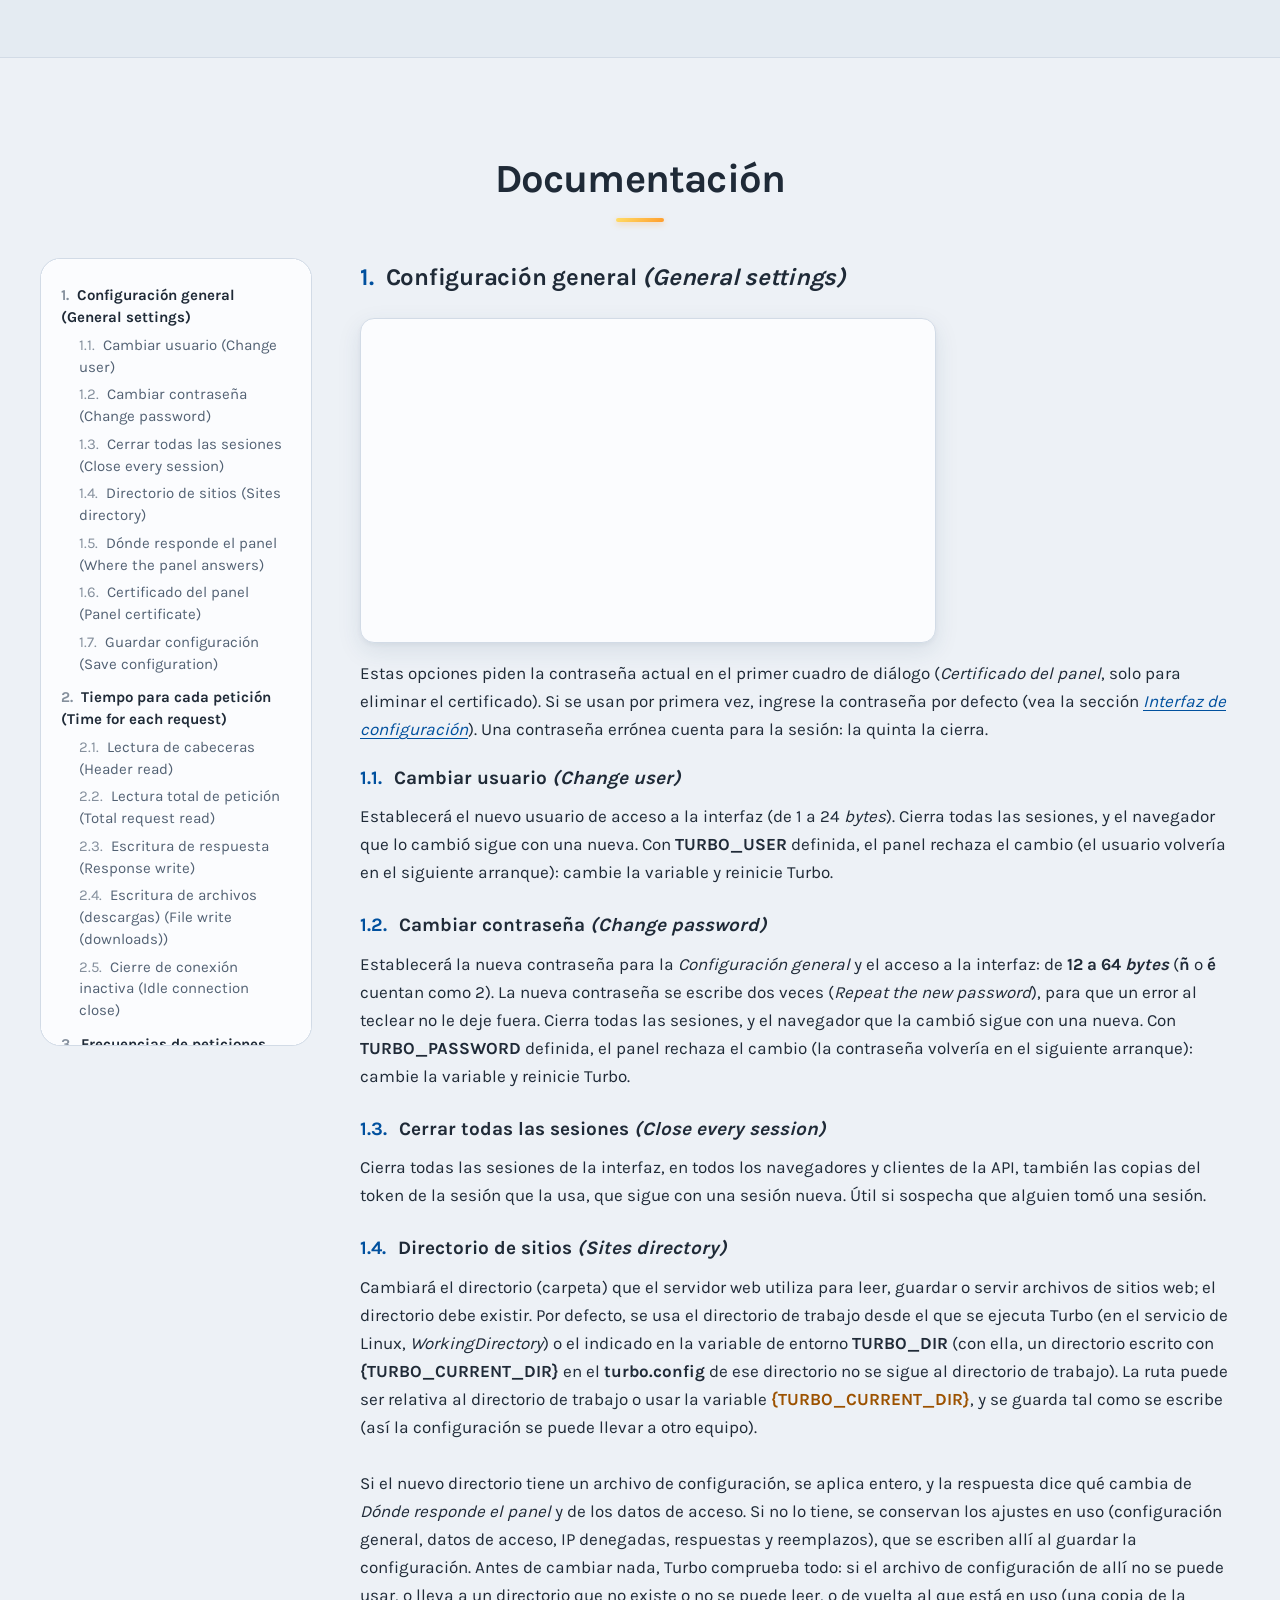
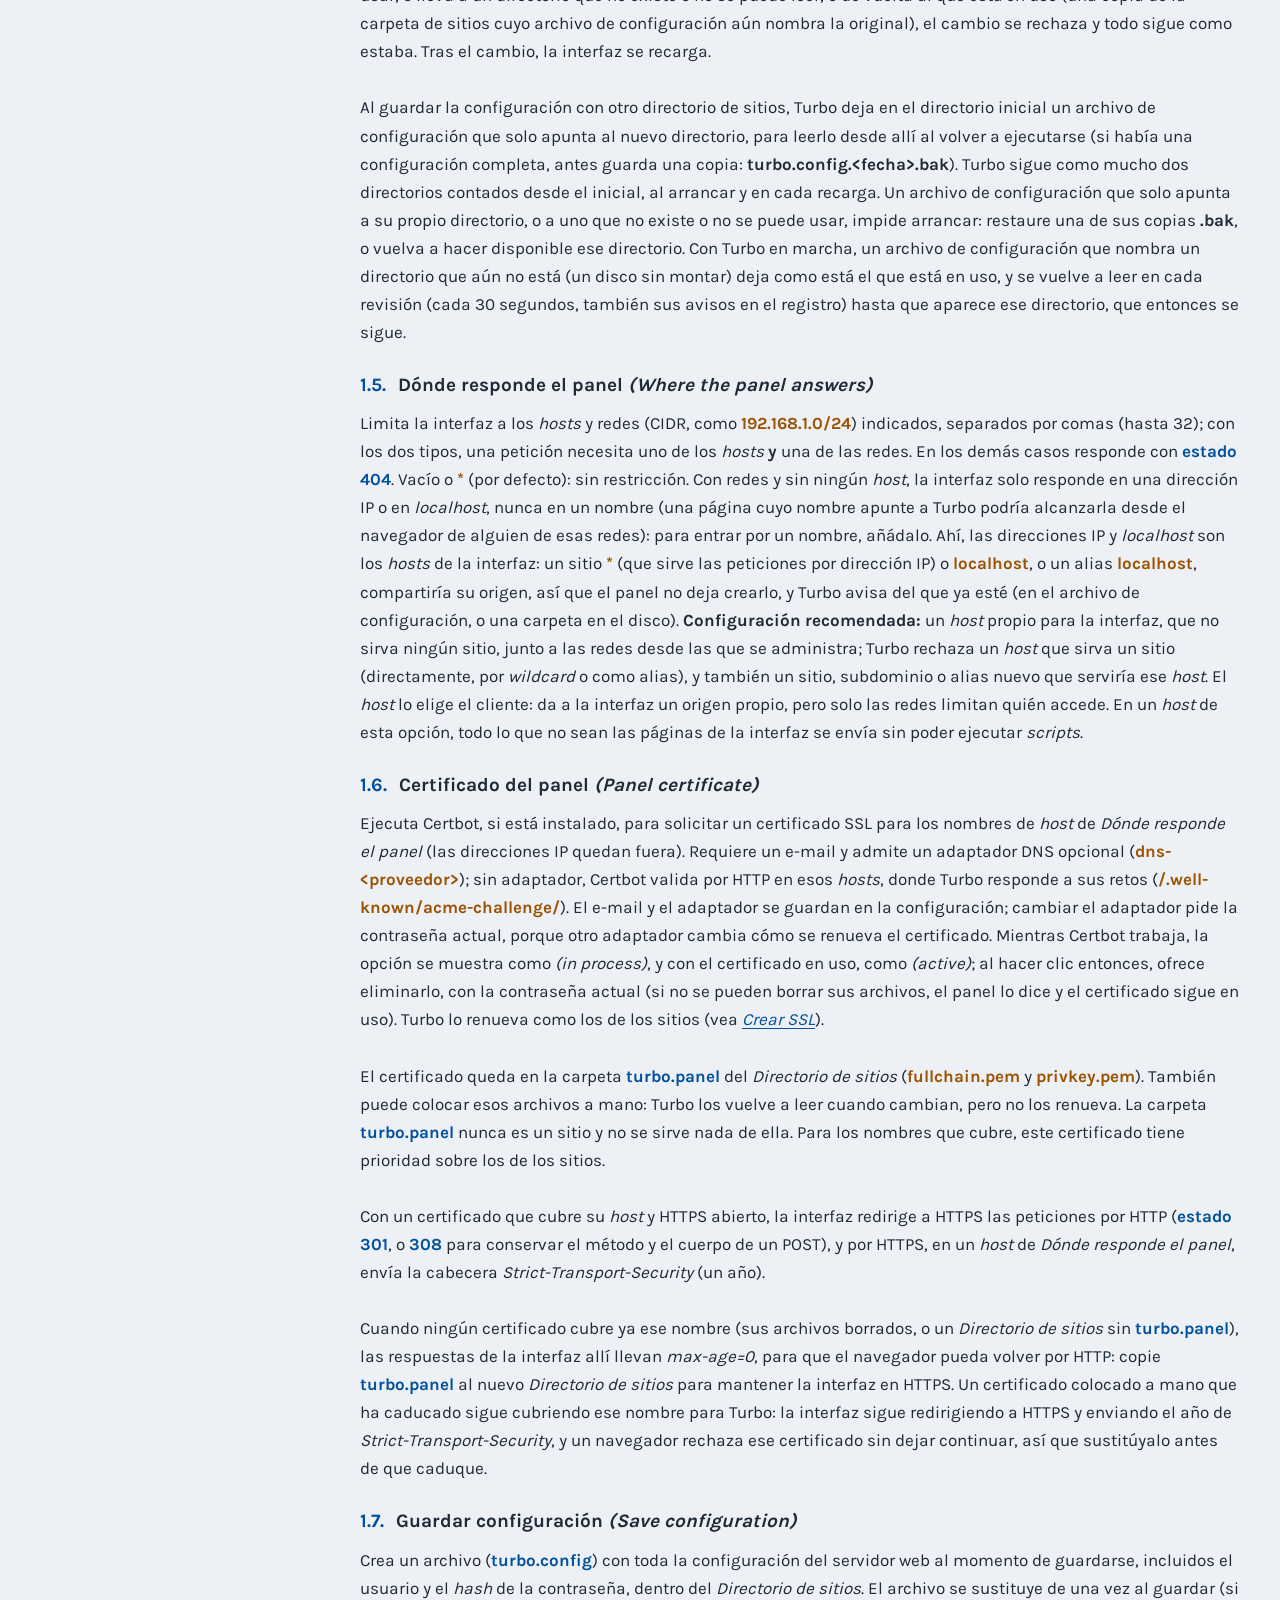
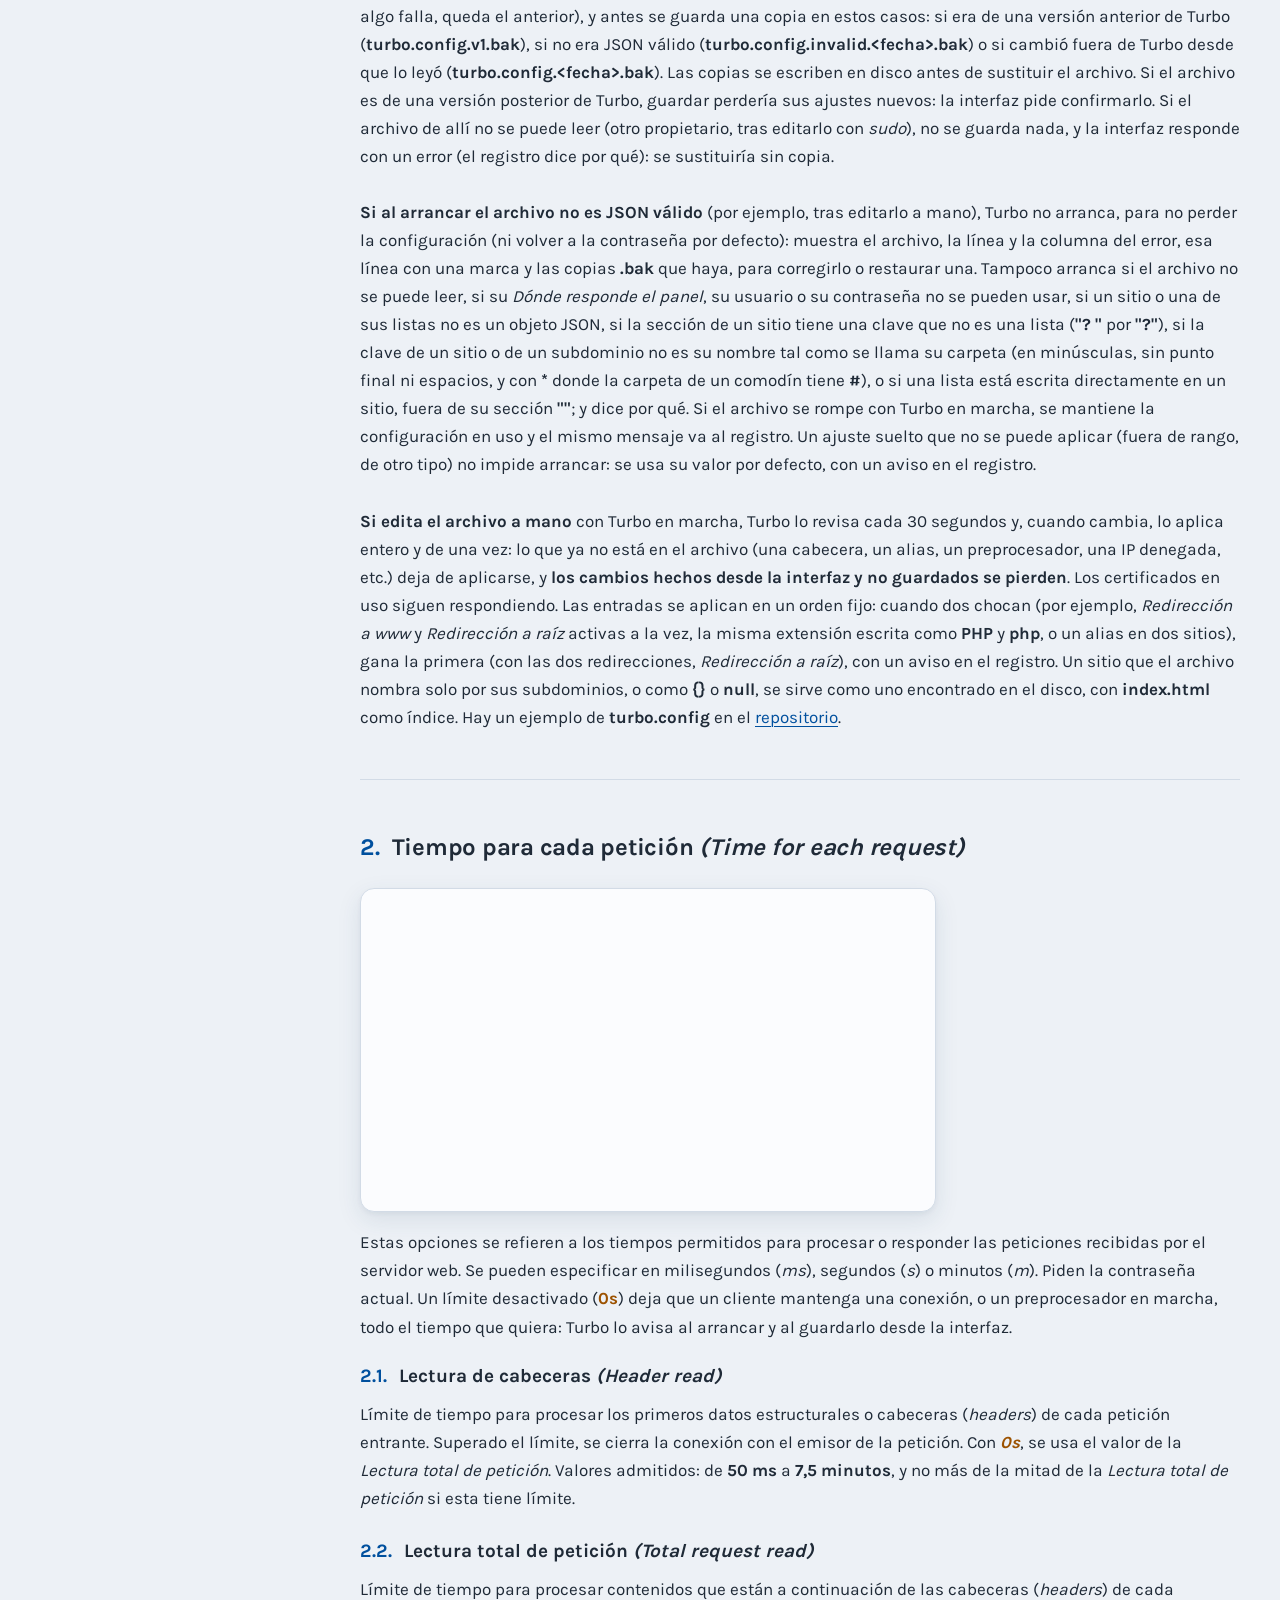
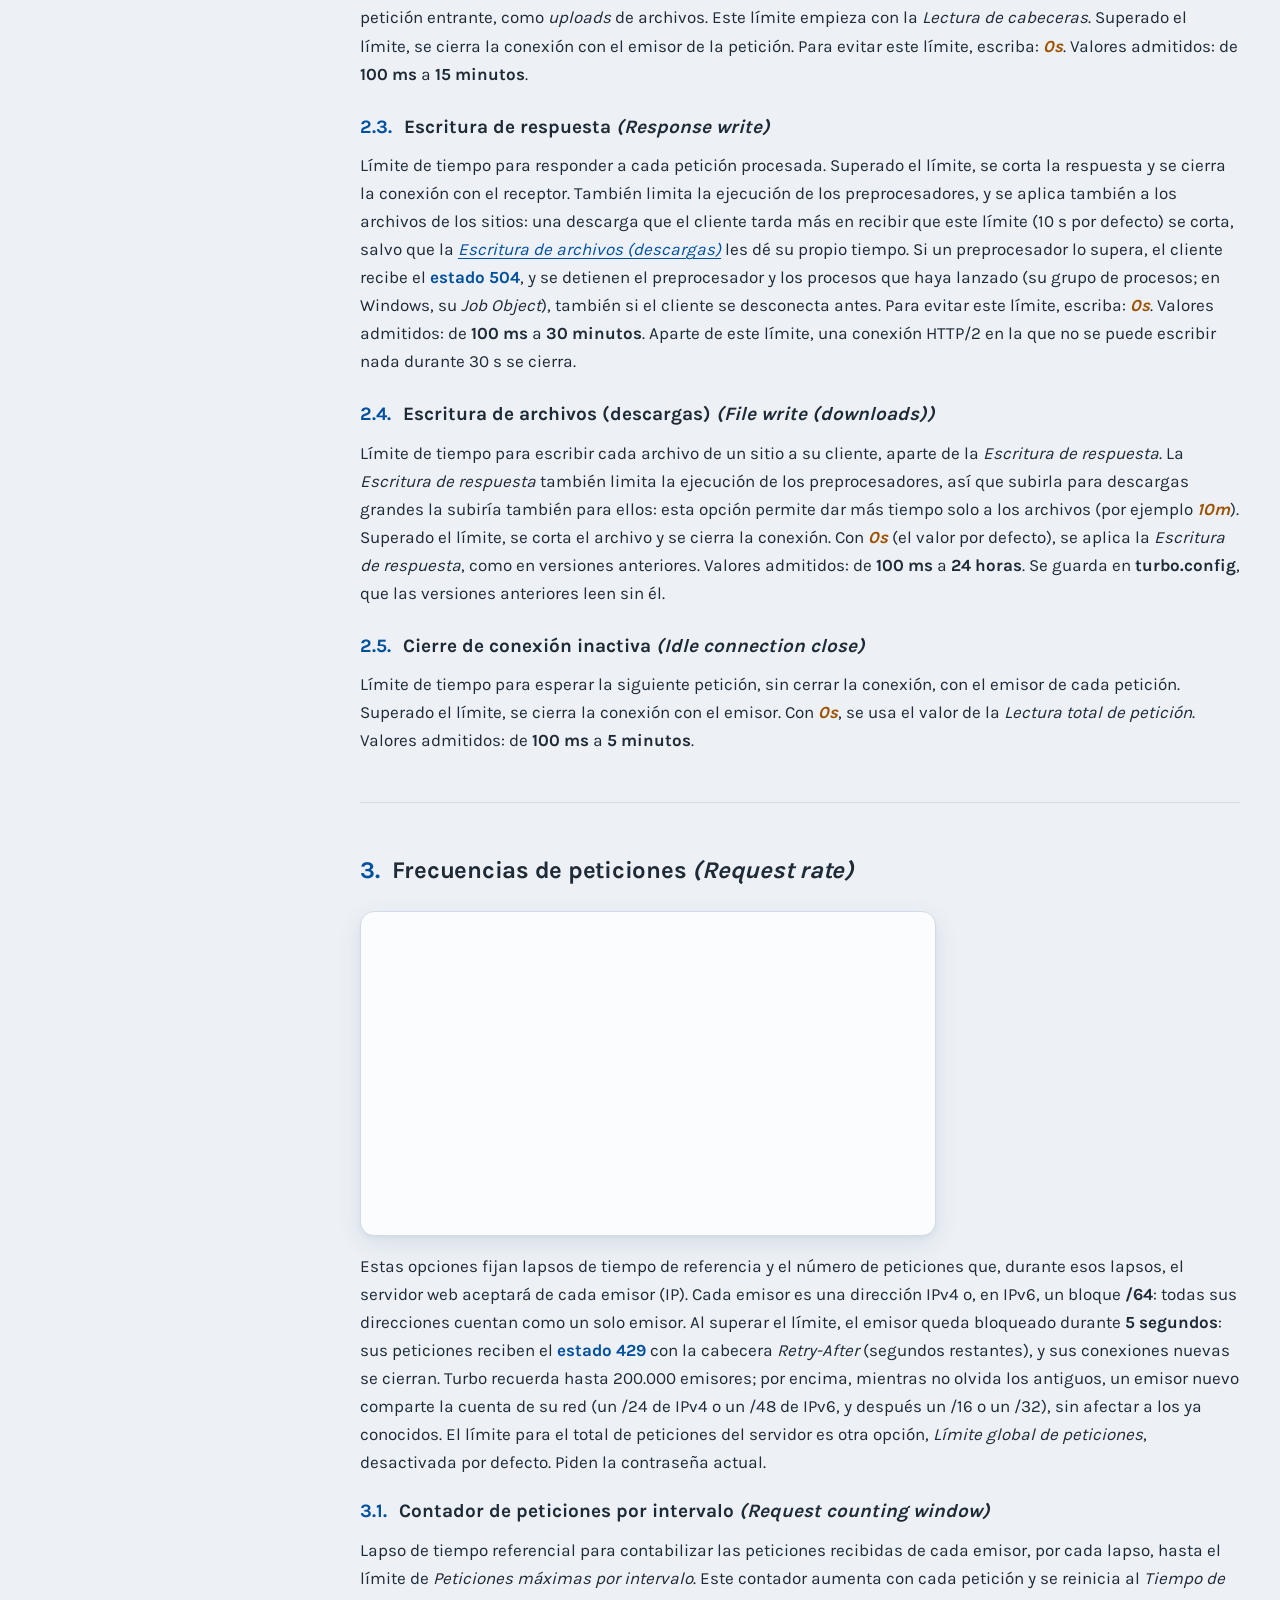
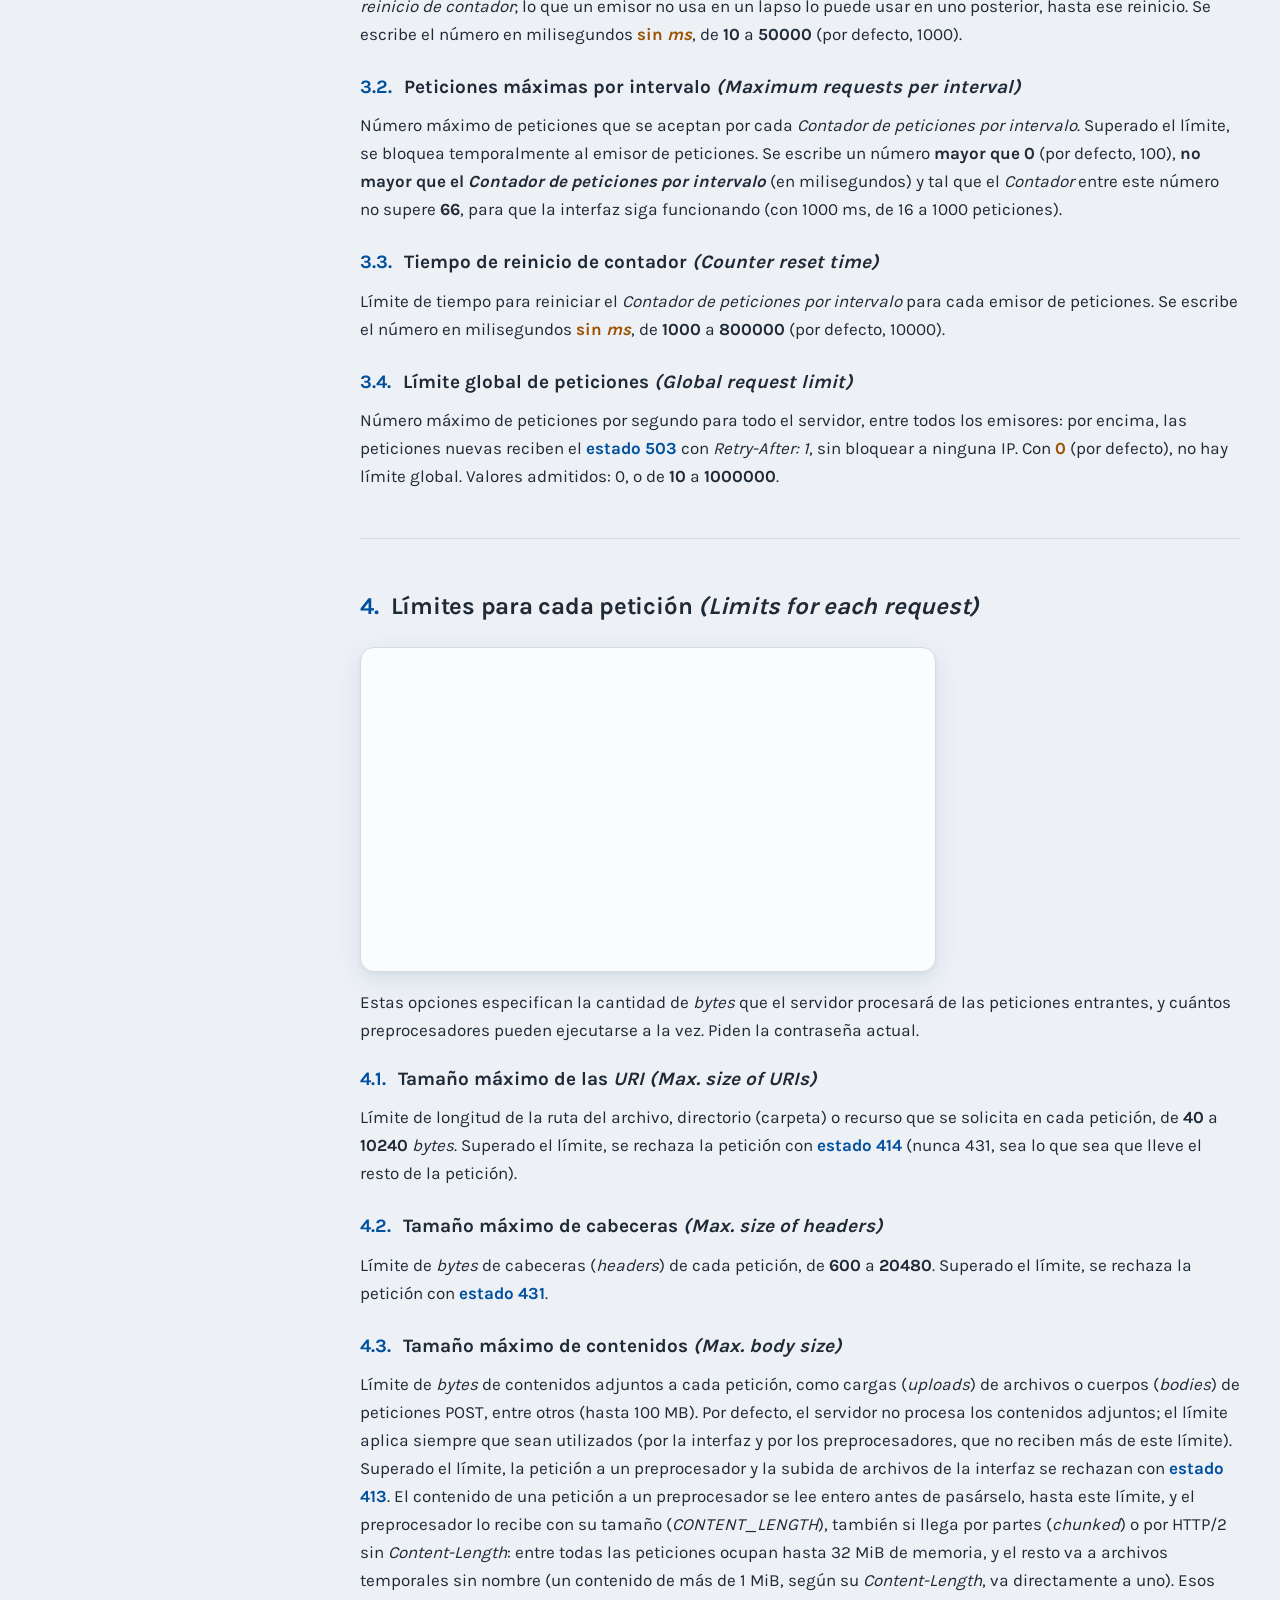
==== commit 55468fff: "v2.5.3." ====
--- a/es/index.html
+++ b/es/index.html
@@ -52,7 +52,7 @@
 		"name": "Turbo",
 		"applicationCategory": "DeveloperApplication",
 		"operatingSystem": "Linux, Windows",
-		"softwareVersion": "2.5.2",
+		"softwareVersion": "2.5.3",
 		"url": "https://turbo.okzgn.com/es/",
 		"inLanguage": "es",
 		"image": "https://turbo.okzgn.com/turbo.icon.png",
@@ -95,7 +95,7 @@
 			<ul>
 				<li><a href="/es/#Description"><span>Descripción</span></a></li>
 				<li><a href="/es/#Install"><span>Instalación</span></a></li>
-				<li class="wide"><a href="/es/#Downloads" class="cta"><span>Descargar gratis<sub>Versión: 2.5.2</sub></span></a></li>
+				<li class="wide"><a href="/es/#Downloads" class="cta"><span>Descargar gratis<sub>Versión: 2.5.3</sub></span></a></li>
 			</ul>
 			<ul class="facts">
 				<li>Linux y Windows</li>
@@ -131,8 +131,18 @@
 		<article id="Install">
 			<h3>Instalación</h3>
 			<details class="accordion info">
-				<summary><span><b>¿Actualiza desde una versión anterior?<small>v2.5.2 es la primera versión con binarios desde v2.3.rc3: lleva las correcciones de seguridad de todas las versiones desde entonces, y lo que encontró una revisión de v2.5.1. Actualice cuanto antes.</small></b></span></summary>
-				<p>Si viene de v2.5.1, sustituya el binario (o su compilación): lo configurado sigue haciendo lo mismo, con las excepciones que el registro de cambios enumera en <i>Actualizar desde v2.5.1</i>, las principales abajo. Si viene de v2.5, se aplican además las de <i>Actualizar desde v2.5</i>, que van a continuación; si viene de v2.4.4 o v2.4.3, también las de <i>Actualizar desde v2.4.4</i>. Si actualiza desde v2.4.2, v2.4.1, v2.4 o v2.3.rc3, lea primero en el <a target="_blank" rel="noopener" href="https://github.com/okzgn/turbo-go/blob/main/CHANGELOG.es.md">registro de cambios</a> la sección de actualización de su versión (y luego las de las posteriores), y haga una copia de la carpeta de sitios, <b>turbo.config</b> incluido.</p>
+				<summary><span><b>¿Actualiza desde una versión anterior?<small>v2.5.3 corrige lo que encontró una revisión externa de v2.5.2. v2.5.2 fue la primera versión con binarios desde v2.3.rc3: lleva las correcciones de seguridad de todas las versiones desde entonces. Actualice cuanto antes.</small></b></span></summary>
+				<p>Si viene de v2.5.2, sustituya el binario (o su compilación): lo configurado sigue haciendo lo mismo, con las excepciones que el registro de cambios enumera en <i>Actualizar desde v2.5.2</i>, las principales abajo. Si viene de v2.5.1, se aplican además las de <i>Actualizar desde v2.5.1</i>, que van a continuación; si viene de v2.5, también las de <i>Actualizar desde v2.5</i>; si viene de v2.4.4 o v2.4.3, también las de <i>Actualizar desde v2.4.4</i>. Si actualiza desde v2.4.2, v2.4.1, v2.4 o v2.3.rc3, lea primero en el <a target="_blank" rel="noopener" href="https://github.com/okzgn/turbo-go/blob/main/CHANGELOG.es.md">registro de cambios</a> la sección de actualización de su versión (y luego las de las posteriores), y haga una copia de la carpeta de sitios, <b>turbo.config</b> incluido.</p>
+				<p><b>Entre los cambios de v2.5.3:</b></p>
+				<ul class="list">
+					<li>Un sitio sin su <b class="c-yellow">@</b> se va solo: sus subdominios, con sus carpetas, se siguen sirviendo, y el propio nombre del sitio responde <b class="c-aqua">estado 404</b>.</li>
+					<li><b>QUERY('nombre')</b> lee la consulta como un script: <b>&amp;</b> separa los parámetros, no <b>;</b>, un <b>%</b> que no se puede descodificar se queda tal cual, y donde los scripts podrían leer valores distintos (un nombre repetido con otro valor) no da nada.</li>
+					<li><b>COOKIE('nombre')</b> lee las cookies como un script: la primera de un nombre, esté escrita como esté, y donde los scripts podrían leer valores distintos (un valor con <b>%XX</b>, entre comillas dobles o con espacios alrededor) no da nada.</li>
+					<li>Una redirección cuyo host deja vacío, empezando por <b>.</b> o con <b>..</b>, un valor que no da nada responde <b class="c-aqua">estado 500</b>; un <b>#</b> en el destino de una reescritura empieza su fragmento.</li>
+					<li>Un <i>POST</i> a <b>/admin:</b> sin sus credenciales, o a la API sin acción, responde <b class="c-aqua">estado 400</b>, y también añadir un índice que el sitio ya tiene.</li>
+					<li>Cada etiqueta del nombre de un sitio puede tener 63 bytes, y se puede crear un sitio que solo cubre un comodín (un subdominio comodín de otro sitio, o un sitio comodín).</li>
+					<li><b>dx-lua</b> es la 0.3.3: vuelva a compilarlo.</li>
+				</ul>
 				<p><b>Entre los cambios de v2.5.2:</b></p>
 				<ul class="list">
 					<li>Las cabeceras <i>Refresh</i>, <i>Location</i> y <i>Content-Location</i> no admiten <b>SUBDOMAIN</b> ni <b>FIRST_SUBDOMAIN</b> en una expresión: una de <b>turbo.config</b> se conserva, y el sitio responde <b class="c-aqua">estado 500</b> hasta que se cambie.</li>
@@ -217,15 +227,15 @@
 
 							<h4 class="pre-title">Ejemplo:</h4>
 	<pre>&gt; cd <b class="c-aqua">$(mktemp -d)</b>
-&gt; <b class="c-yellow">wget https://github.com/okzgn/turbo-go/releases/download/v2.5.2/turbo-v2.5.2-linux<b class="c-orange">-amd64</b></b></pre>
-							<blockquote class="note">En ARM64 (AArch64), descargue <b class="c-orange">turbo-v2.5.2-linux-arm64</b> (y use ese nombre en el paso siguiente). Compruebe la descarga con el archivo <b>SHA256SUMS</b> de la versión, descargado en el mismo directorio (<b>sha256sum -c --ignore-missing SHA256SUMS</b>: <i>--ignore-missing</i> comprueba solo los ejecutables descargados). Una versión firmada por su editor trae además un archivo <b>SHA256SUMS.sig</b>, que muestra que las sumas son las del editor; <a target="_blank" rel="noopener" href="https://github.com/okzgn/turbo-go/blob/main/SECURITY.md">SECURITY.md</a> explica cómo comprobarlo.</blockquote>
+&gt; <b class="c-yellow">wget https://github.com/okzgn/turbo-go/releases/download/v2.5.3/turbo-v2.5.3-linux<b class="c-orange">-amd64</b></b></pre>
+							<blockquote class="note">En ARM64 (AArch64), descargue <b class="c-orange">turbo-v2.5.3-linux-arm64</b> (y use ese nombre en el paso siguiente). Compruebe la descarga con el archivo <b>SHA256SUMS</b> de la versión, descargado en el mismo directorio (<b>sha256sum -c --ignore-missing SHA256SUMS</b>: <i>--ignore-missing</i> comprueba solo los ejecutables descargados). Una versión firmada por su editor trae además un archivo <b>SHA256SUMS.sig</b>, que muestra que las sumas son las del editor; <a target="_blank" rel="noopener" href="https://github.com/okzgn/turbo-go/blob/main/SECURITY.md">SECURITY.md</a> explica cómo comprobarlo.</blockquote>
 
 					</li>
 					<li>
 						<span><b class="c-yellow">Instalar</b> el <b class="c-orange">ejecutable descargado</b> en <b class="c-aqua">/usr/local/bin/</b>, con el nombre <b>turbo</b>, de <i>root</i> y con permisos de lectura y ejecución. Queda fuera del directorio de sitios, donde los preprocesadores pueden escribir, así que no pueden sustituirlo.</span>
 
 						<h4 class="pre-title">Ejemplo:</h4>
-	<pre>&gt; sudo <b class="c-yellow">install -o root -g root -m 0755 turbo-v2.5.2-linux<b class="c-orange">-amd64</b> <b class="c-aqua">/usr/local/bin/</b>turbo</b></pre>
+	<pre>&gt; sudo <b class="c-yellow">install -o root -g root -m 0755 turbo-v2.5.3-linux<b class="c-orange">-amd64</b> <b class="c-aqua">/usr/local/bin/</b>turbo</b></pre>
 
 						<blockquote class="note"><b>Para pruebas</b>, pasar de aquí a <a href="/es/#Get-started">Cómo utilizar</a>.</blockquote>
 					</li>
@@ -318,7 +328,7 @@
 								<li>Para detener <b>momentáneamente</b> el servicio, use el comando <b class="c-orange"><i>stop</i></b>.</li>
 								<li>O use <b class="c-orange"><i>disable --now</i></b> para detener <b>completamente</b> el servicio e impedir que se inicie con el sistema.</li>
 								<li>Los mensajes de Turbo (con nivel y hora) quedan en el registro del sistema (<i>journal</i>); para verlos, use <b class="c-orange"><i>journalctl -u turbo</i></b> (con <b><i>-f</i></b>, para seguirlos en tiempo real).</li>
-								<li>La primera línea de cada arranque (<b><i>msg=Starting</i></b>) dice la versión de Turbo, el commit del que se compiló y la versión de Go, por ejemplo <b><i>version=v2.5.2 commit=… go=go1.26.11</i></b> (<b class="c-orange"><i>journalctl -u turbo | grep msg=Starting</i></b>): compárela con las versiones afectadas de un aviso de seguridad.</li>
+								<li>La primera línea de cada arranque (<b><i>msg=Starting</i></b>) dice la versión de Turbo, el commit del que se compiló y la versión de Go, por ejemplo <b><i>version=v2.5.3 commit=… go=go1.26.11</i></b> (<b class="c-orange"><i>journalctl -u turbo | grep msg=Starting</i></b>): compárela con las versiones afectadas de un aviso de seguridad.</li>
 							</ul>
 						</blockquote>
 					</li>
@@ -346,7 +356,7 @@
 						<span><b class="c-yellow"><a href="/es/#Downloads">Descargar</a></b> el ejecutable para Windows en el <b class="c-aqua">directorio anterior</b>, con el nombre <b class="c-orange">turbo.exe</b>.</span>
 
 						<h4 class="pre-title">Ejemplo:</h4>
-	<pre>&gt; <b class="c-yellow">Invoke-WebRequest https://github.com/okzgn/turbo-go/releases/download/v2.5.2/turbo-v2.5.2-windows-x64.exe -OutFile <b class="c-aqua">C:\server\</b><b class="c-orange">turbo.exe</b></b></pre>
+	<pre>&gt; <b class="c-yellow">Invoke-WebRequest https://github.com/okzgn/turbo-go/releases/download/v2.5.3/turbo-v2.5.3-windows-x64.exe -OutFile <b class="c-aqua">C:\server\</b><b class="c-orange">turbo.exe</b></b></pre>
 						<blockquote class="note">Compruebe la descarga con la suma de <a href="/es/#Downloads">Descargas</a> (<b>Get-FileHash C:\server\turbo.exe</b>).</blockquote>
 					</li>
 					<li>
@@ -379,28 +389,28 @@
 				<li><b>Linux</b></li>
 				<li><b>64 <i>bits</i></b><br>x64<br>x86-64<br>AMD64</li>
 				<li class="dl-file">
-					<a href="https://github.com/okzgn/turbo-go/releases/download/v2.5.2/turbo-v2.5.2-linux-amd64">turbo-v2.5.2-linux-amd64</a>
+					<a href="https://github.com/okzgn/turbo-go/releases/download/v2.5.3/turbo-v2.5.3-linux-amd64">turbo-v2.5.3-linux-amd64</a>
 					<ul>
-						<li><b>Checksum SHA256:</b> <i class="checksum">fbf860df6d2ef776b4d0b4db793ad8416fb0ac00fcb41f8aa346247669033aba</i></li>
-						<li><b>Tamaño:</b> 8,15 MB</li>
+						<li><b>Checksum SHA256:</b> <i class="checksum">PENDIENTE: SHA-256 de SHA256SUMS al publicar</i></li>
+						<li><b>Tamaño:</b> PENDIENTE al publicar</li>
 					</ul>
 				</li>
 				<li><b>Linux</b></li>
 				<li><b>64 <i>bits</i></b><br>ARM64<br>AArch64</li>
 				<li class="dl-file">
-					<a href="https://github.com/okzgn/turbo-go/releases/download/v2.5.2/turbo-v2.5.2-linux-arm64">turbo-v2.5.2-linux-arm64</a>
+					<a href="https://github.com/okzgn/turbo-go/releases/download/v2.5.3/turbo-v2.5.3-linux-arm64">turbo-v2.5.3-linux-arm64</a>
 					<ul>
-						<li><b>Checksum SHA256:</b> <i class="checksum">0ade0cc679fc6c53dd9455746e05d1c2fe6a0a3bbc6d5838cc3ae1e27525f042</i></li>
-						<li><b>Tamaño:</b> 7,50 MB</li>
+						<li><b>Checksum SHA256:</b> <i class="checksum">PENDIENTE: SHA-256 de SHA256SUMS al publicar</i></li>
+						<li><b>Tamaño:</b> PENDIENTE al publicar</li>
 					</ul>
 				</li>
 				<li><b>Windows</b></li>
 				<li><b>64 <i>bits</i></b><br>x64<br>x86-64<br>AMD64</li>
 				<li class="dl-file">
-					<a href="https://github.com/okzgn/turbo-go/releases/download/v2.5.2/turbo-v2.5.2-windows-x64.exe">turbo-v2.5.2-windows-x64.exe</a>
+					<a href="https://github.com/okzgn/turbo-go/releases/download/v2.5.3/turbo-v2.5.3-windows-x64.exe">turbo-v2.5.3-windows-x64.exe</a>
 					<ul>
-						<li><b>Checksum SHA256:</b> <i class="checksum">ac9af085a1c7f1f30ec5dc89254cb4359f1a46d006d2244df3a53da0d772443c</i></li>
-						<li><b>Tamaño:</b> 8,41 MB</li>
+						<li><b>Checksum SHA256:</b> <i class="checksum">PENDIENTE: SHA-256 de SHA256SUMS al publicar</i></li>
+						<li><b>Tamaño:</b> PENDIENTE al publicar</li>
 					</ul>
 				</li>
 			</ul>
@@ -651,7 +661,7 @@
 						<div>
 							<a href="../data/img/sites-without-folder.webp"><img src="../data/img/sites-without-folder-sm.webp" alt="Imagen de Sitios sin su carpeta" width="960" height="540" loading="lazy" decoding="async"></a>
 						</div>
-						<p>Un sitio cuya carpeta (o su <b class="c-yellow">@</b>) desaparece, por ejemplo durante un despliegue que borra y vuelve a crear <b class="c-yellow">@</b>, una subida por FTP o un disco de red que no responde un momento, deja de servirse mientras no está, y vuelve con todos sus ajustes (preprocesadores, HTTPS, cabeceras, reescrituras, alias…), también tras reiniciar: siguen en <b>turbo.config</b>. Solo cuenta una carpeta que no existe, la que su carpeta superior, listada, no tiene: si el disco no responde (permisos, E/S, un recurso de red), el sitio sigue como está. Un sitio de <b>turbo.config</b> cuya carpeta aún no existe recibe sus ajustes cuando aparece.<br><br>La interfaz los lista en esta sección, que solo aparece cuando hay alguno. Una vez borrada su carpeta, la <b class="c-yellow">X</b> hace que Turbo olvide sus ajustes (los de un sitio, con sus subdominios); pide la contraseña actual y no borra ninguna carpeta. Mientras un sitio está en esta lista, no se puede crear otro con su nombre desde la interfaz: <b>borrar la carpeta de un sitio no borra el sitio</b>.</p>
+						<p>Un sitio cuya carpeta (o su <b class="c-yellow">@</b>) desaparece, por ejemplo durante un despliegue que borra y vuelve a crear <b class="c-yellow">@</b>, una subida por FTP o un disco de red que no responde un momento, deja de servirse mientras no está, y vuelve con todos sus ajustes (preprocesadores, HTTPS, cabeceras, reescrituras, alias…), también tras reiniciar: siguen en <b>turbo.config</b>. Solo cuenta una carpeta que no existe, la que su carpeta superior, listada, no tiene: si el disco no responde (permisos, E/S, un recurso de red), el sitio sigue como está. Un sitio de <b>turbo.config</b> cuya carpeta aún no existe recibe sus ajustes cuando aparece. Un sitio y cada uno de sus subdominios van por su cuenta: mientras solo falta la <b class="c-yellow">@</b> de un sitio, sus subdominios, con su propia <b class="c-yellow">@</b>, se siguen sirviendo.<br><br>La interfaz los lista en esta sección, que solo aparece cuando hay alguno. Una vez borrada su carpeta, la <b class="c-yellow">X</b> hace que Turbo olvide sus ajustes (los de un sitio, con sus subdominios); pide la contraseña actual y no borra ninguna carpeta. Mientras un sitio está en esta lista, no se puede crear otro con su nombre desde la interfaz: <b>borrar la carpeta de un sitio no borra el sitio</b>.</p>
 					</section>
 				</li>
 				<li>
@@ -920,7 +930,7 @@
 								</li>
 								<li>
 									<h6>Funciones</h6><br>
-									<span><b>HEADER('Nombre')</b>, <b>QUERY('nombre')</b> y <b>COOKIE('nombre')</b> leen la petición; <b>oneOf(v, ['a', 'b'])</b> da el elemento de la lista igual a <b>v</b>; <b>token(v)</b>, <b>quoted(v)</b> y <b>urlencode(v)</b> restringen o codifican un texto (<b>quoted</b>, no en <i>Set-Cookie</i>, en <i>Content-Security-Policy</i> ni en <i>Content-Security-Policy-Report-Only</i>, cuya gramática no mantiene unido un texto entre comillas, ni en <i>Refresh</i>, cuya URL toma un navegador sin sus comillas); <b>lower(v)</b> y <b>upper(v)</b> cambian sus mayúsculas; <b>v.startsWith(s)</b>, <b>v.endsWith(s)</b>, <b>v.contains(s)</b> y <b>v.matches('patrón')</b> son condiciones.</span>
+									<span><b>HEADER('Nombre')</b>, <b>QUERY('nombre')</b> (como un script lee la consulta: <b>&amp;</b> separa los parámetros, no <b>;</b>) y <b>COOKIE('nombre')</b> (como un script lee las cookies) leen la petición; <b>oneOf(v, ['a', 'b'])</b> da el elemento de la lista igual a <b>v</b>; <b>token(v)</b>, <b>quoted(v)</b> y <b>urlencode(v)</b> restringen o codifican un texto (<b>quoted</b>, no en <i>Set-Cookie</i>, en <i>Content-Security-Policy</i> ni en <i>Content-Security-Policy-Report-Only</i>, cuya gramática no mantiene unido un texto entre comillas, ni en <i>Refresh</i>, cuya URL toma un navegador sin sus comillas); <b>lower(v)</b> y <b>upper(v)</b> cambian sus mayúsculas; <b>v.startsWith(s)</b>, <b>v.endsWith(s)</b>, <b>v.contains(s)</b> y <b>v.matches('patrón')</b> son condiciones.</span>
 									<blockquote class="note muted text-lg">
 										<b class="c-aqua">oneOf</b>(<b class="c-aqua">HEADER</b>('Origin'), ['https://app.example.com', 'https://admin.example.com'])
 									</blockquote>
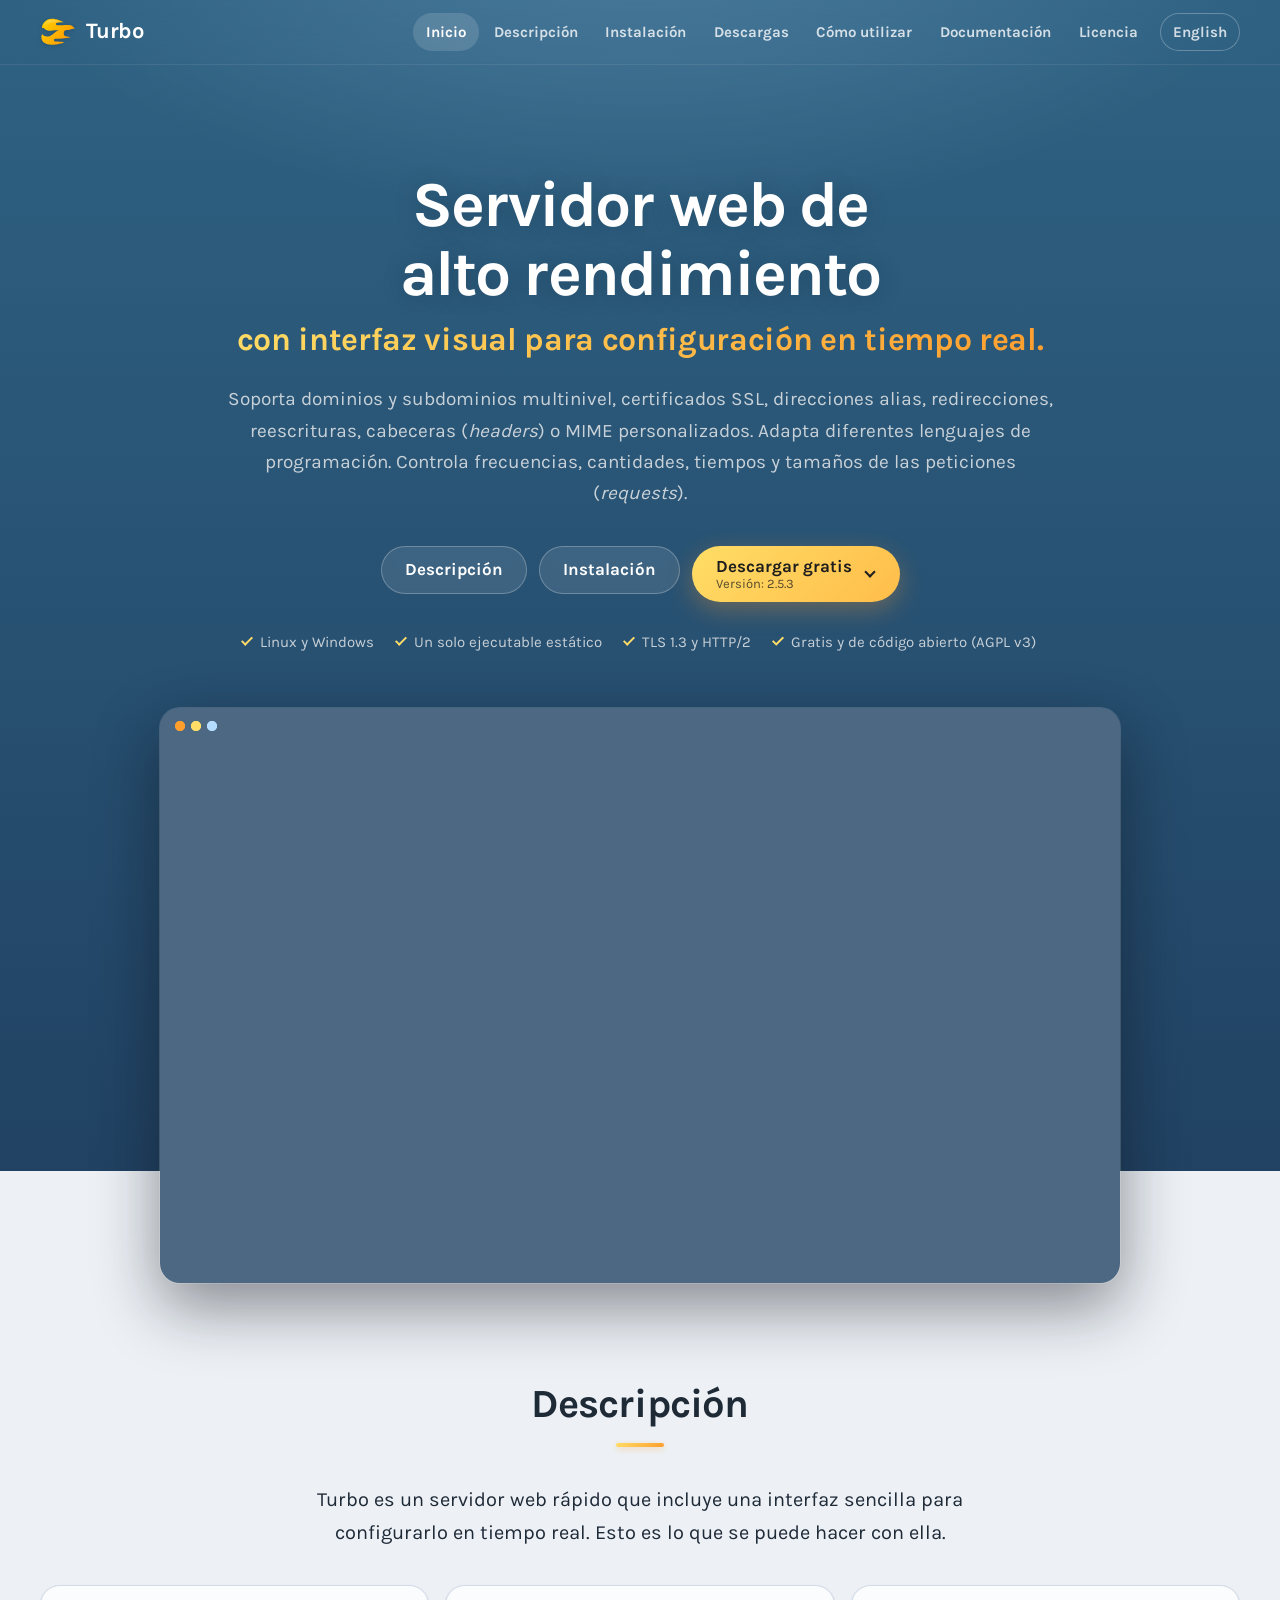
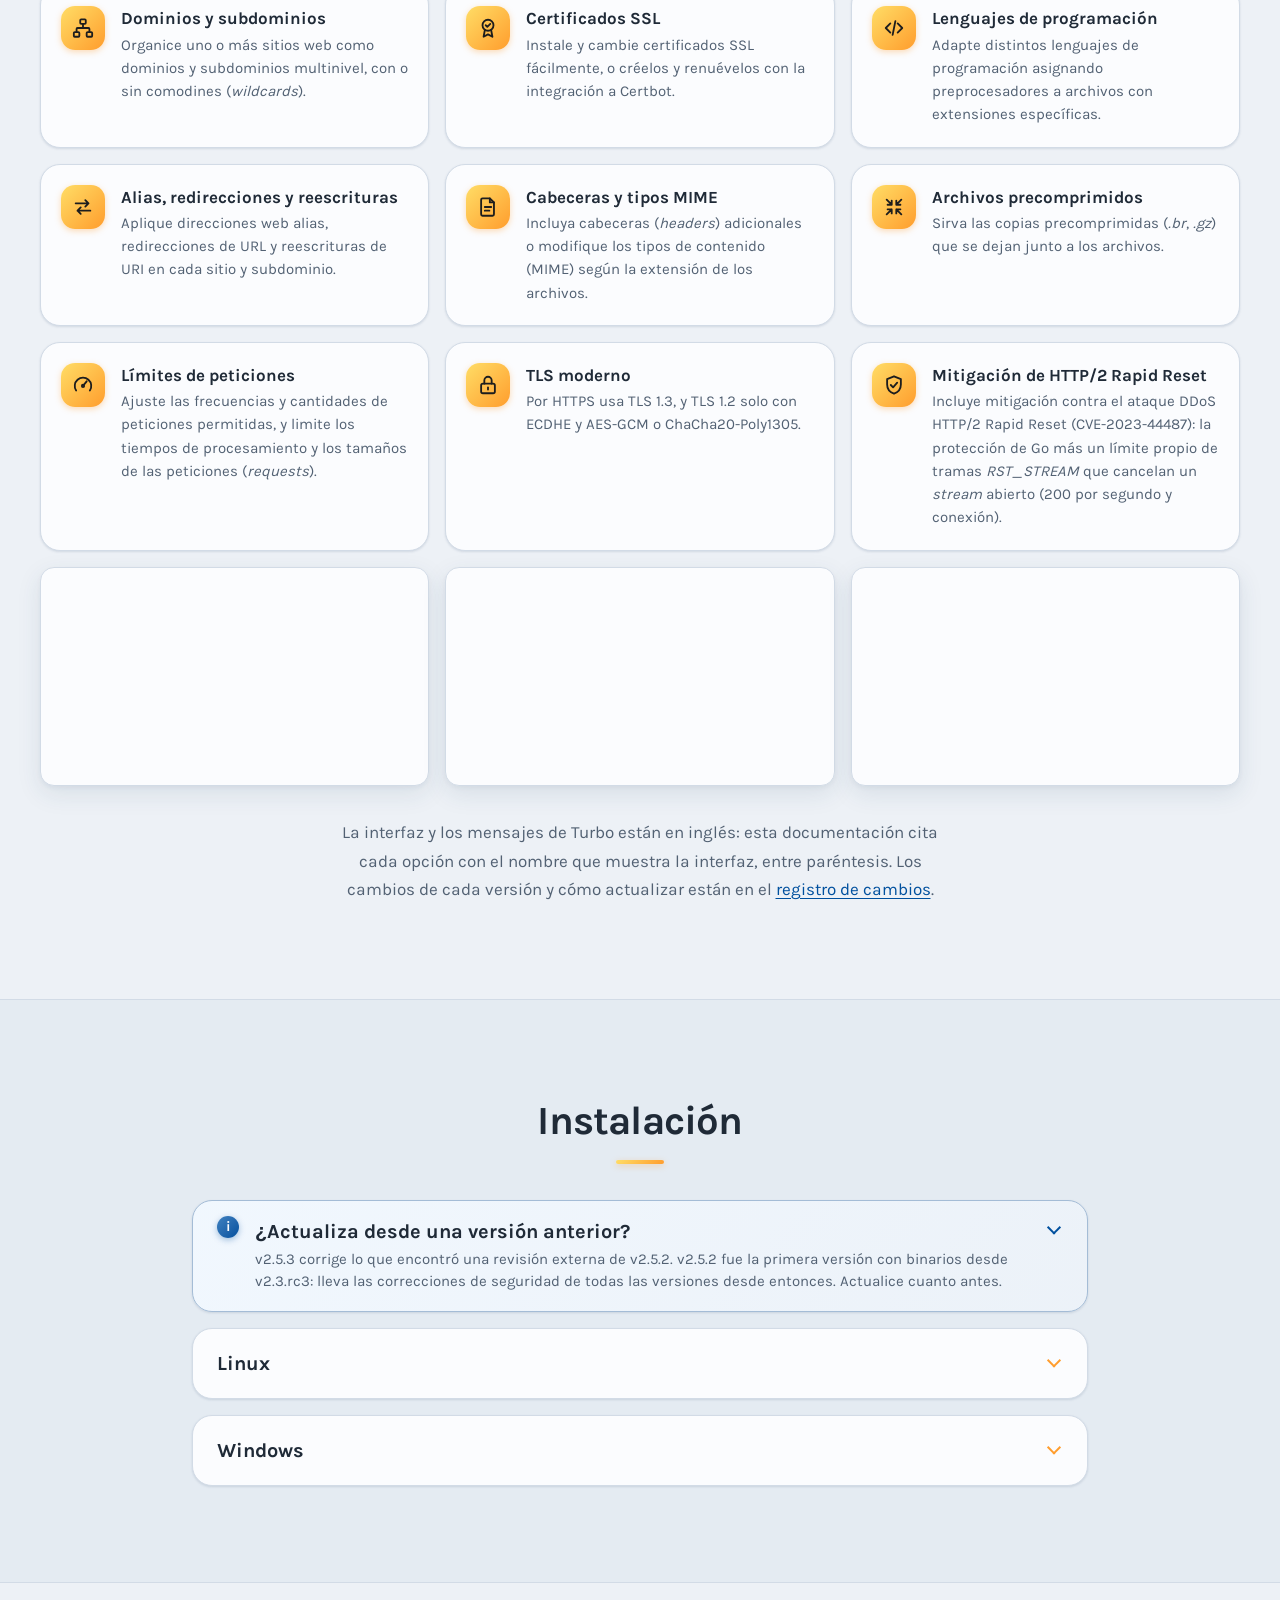
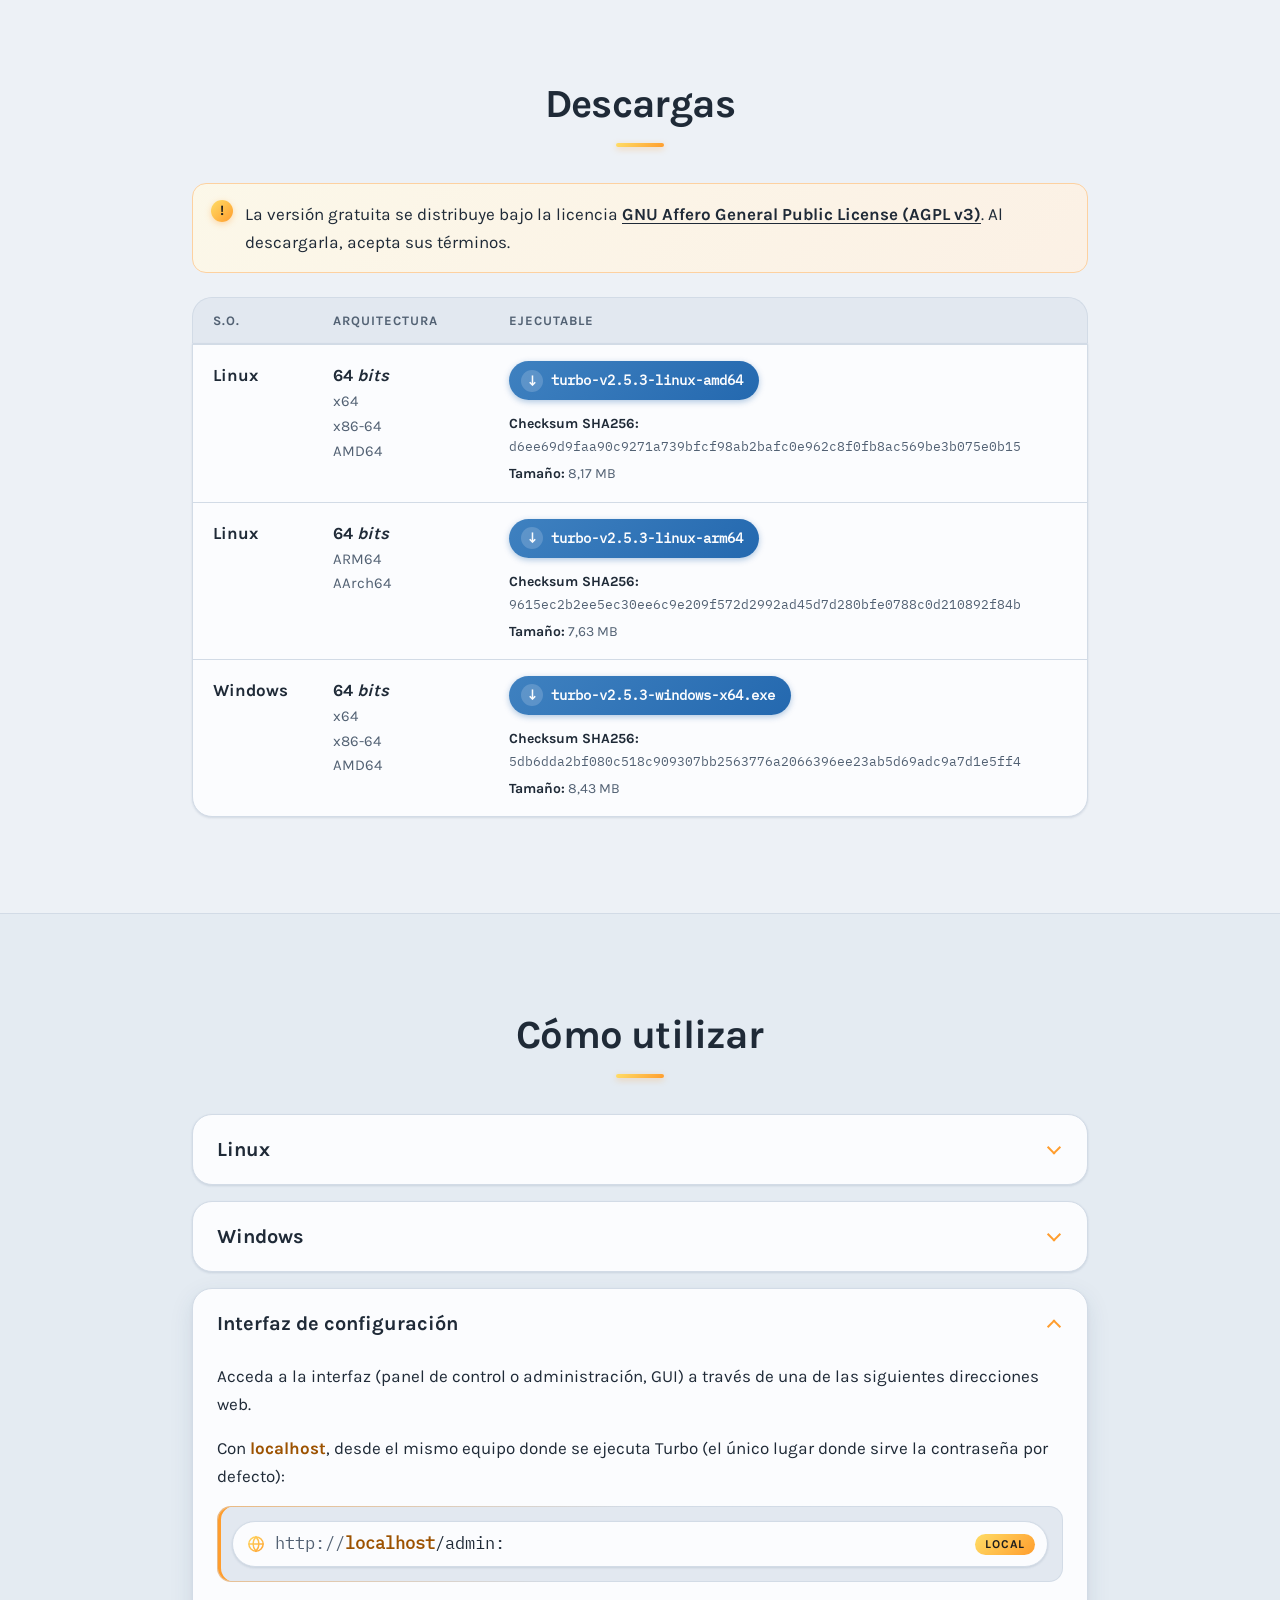
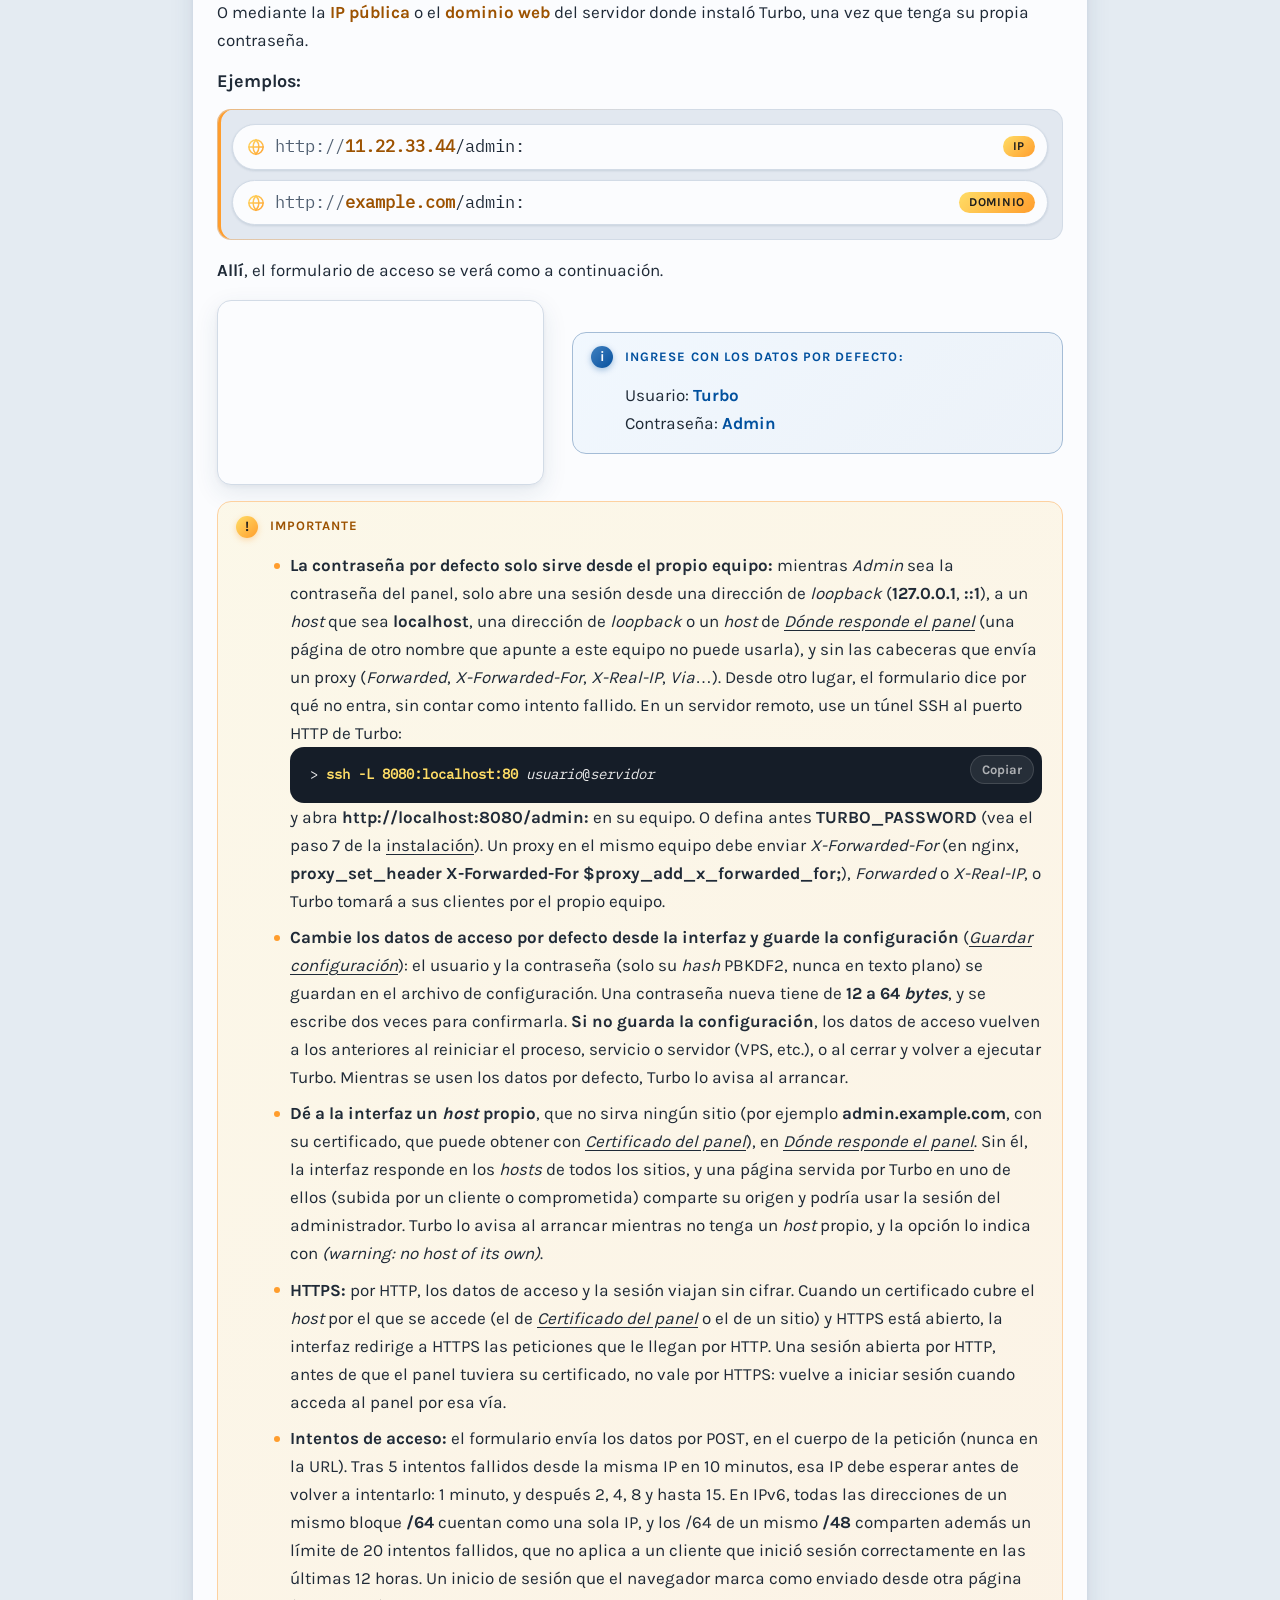
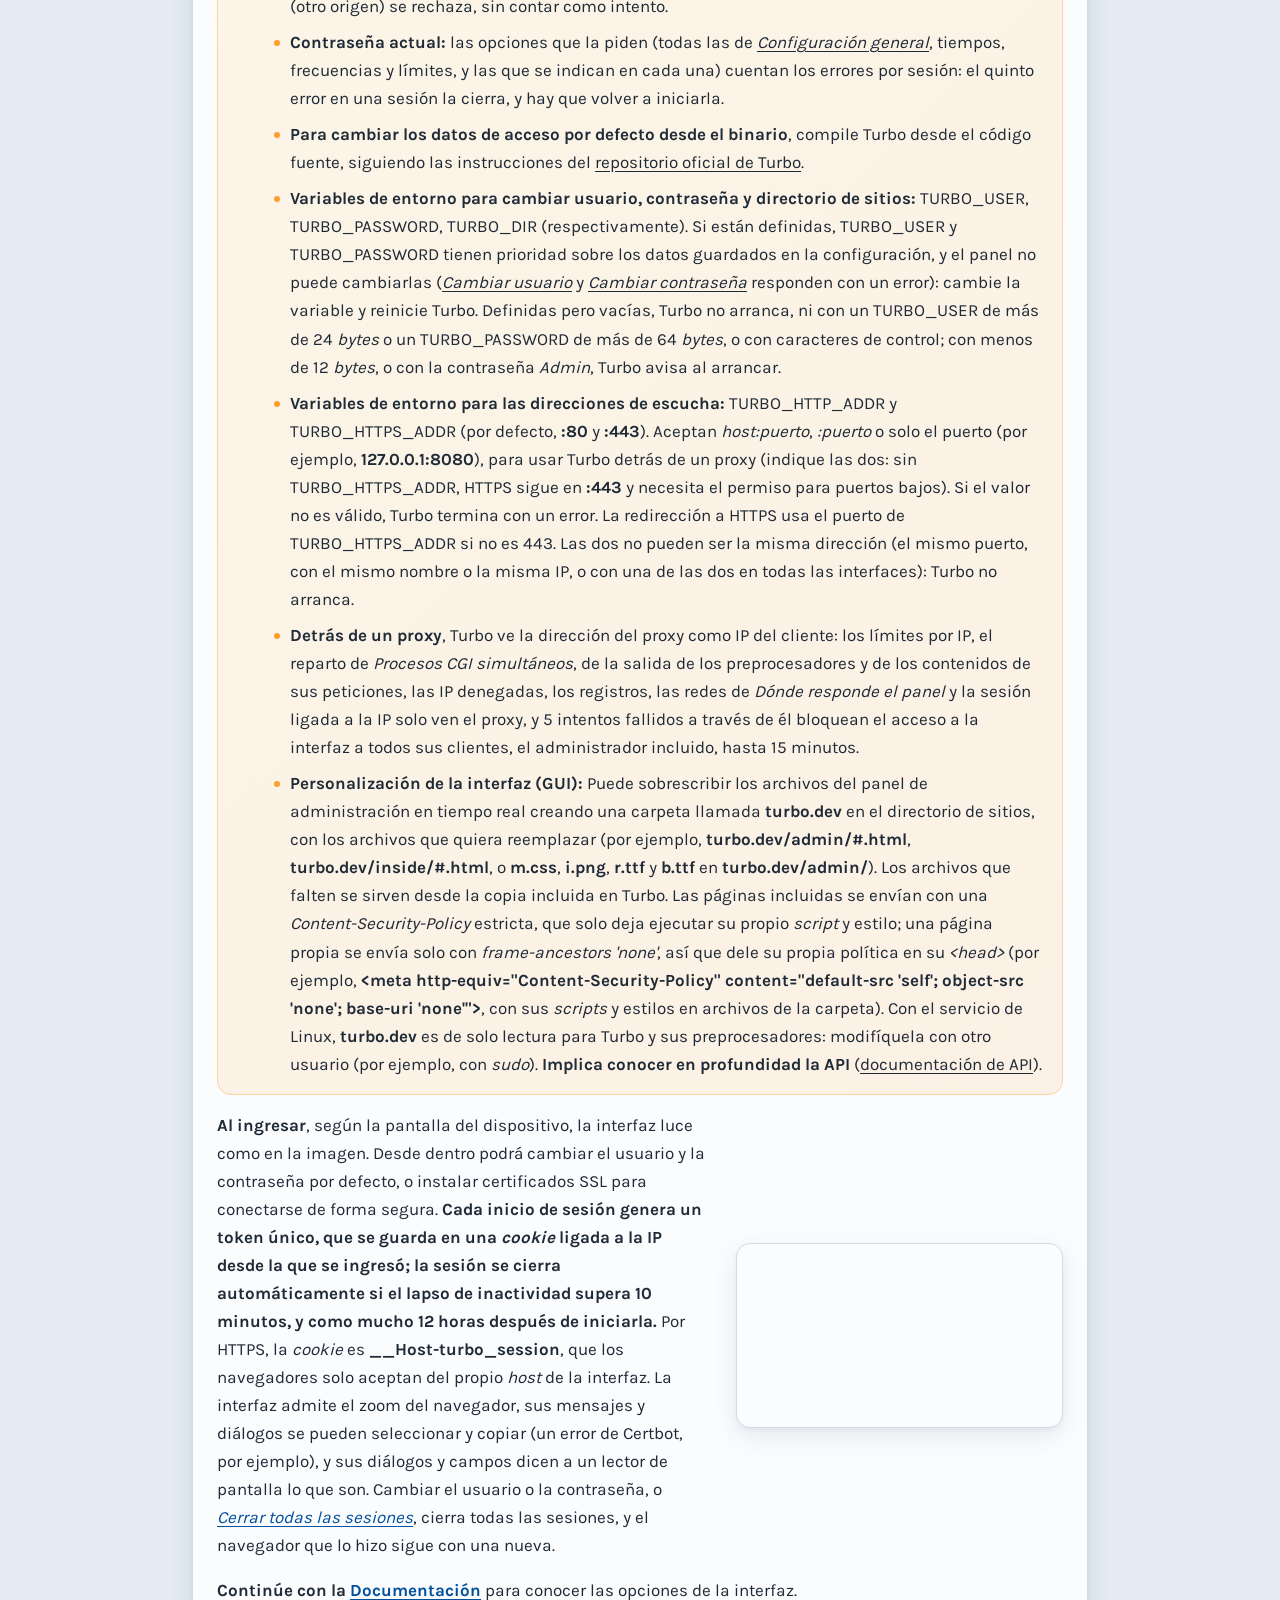
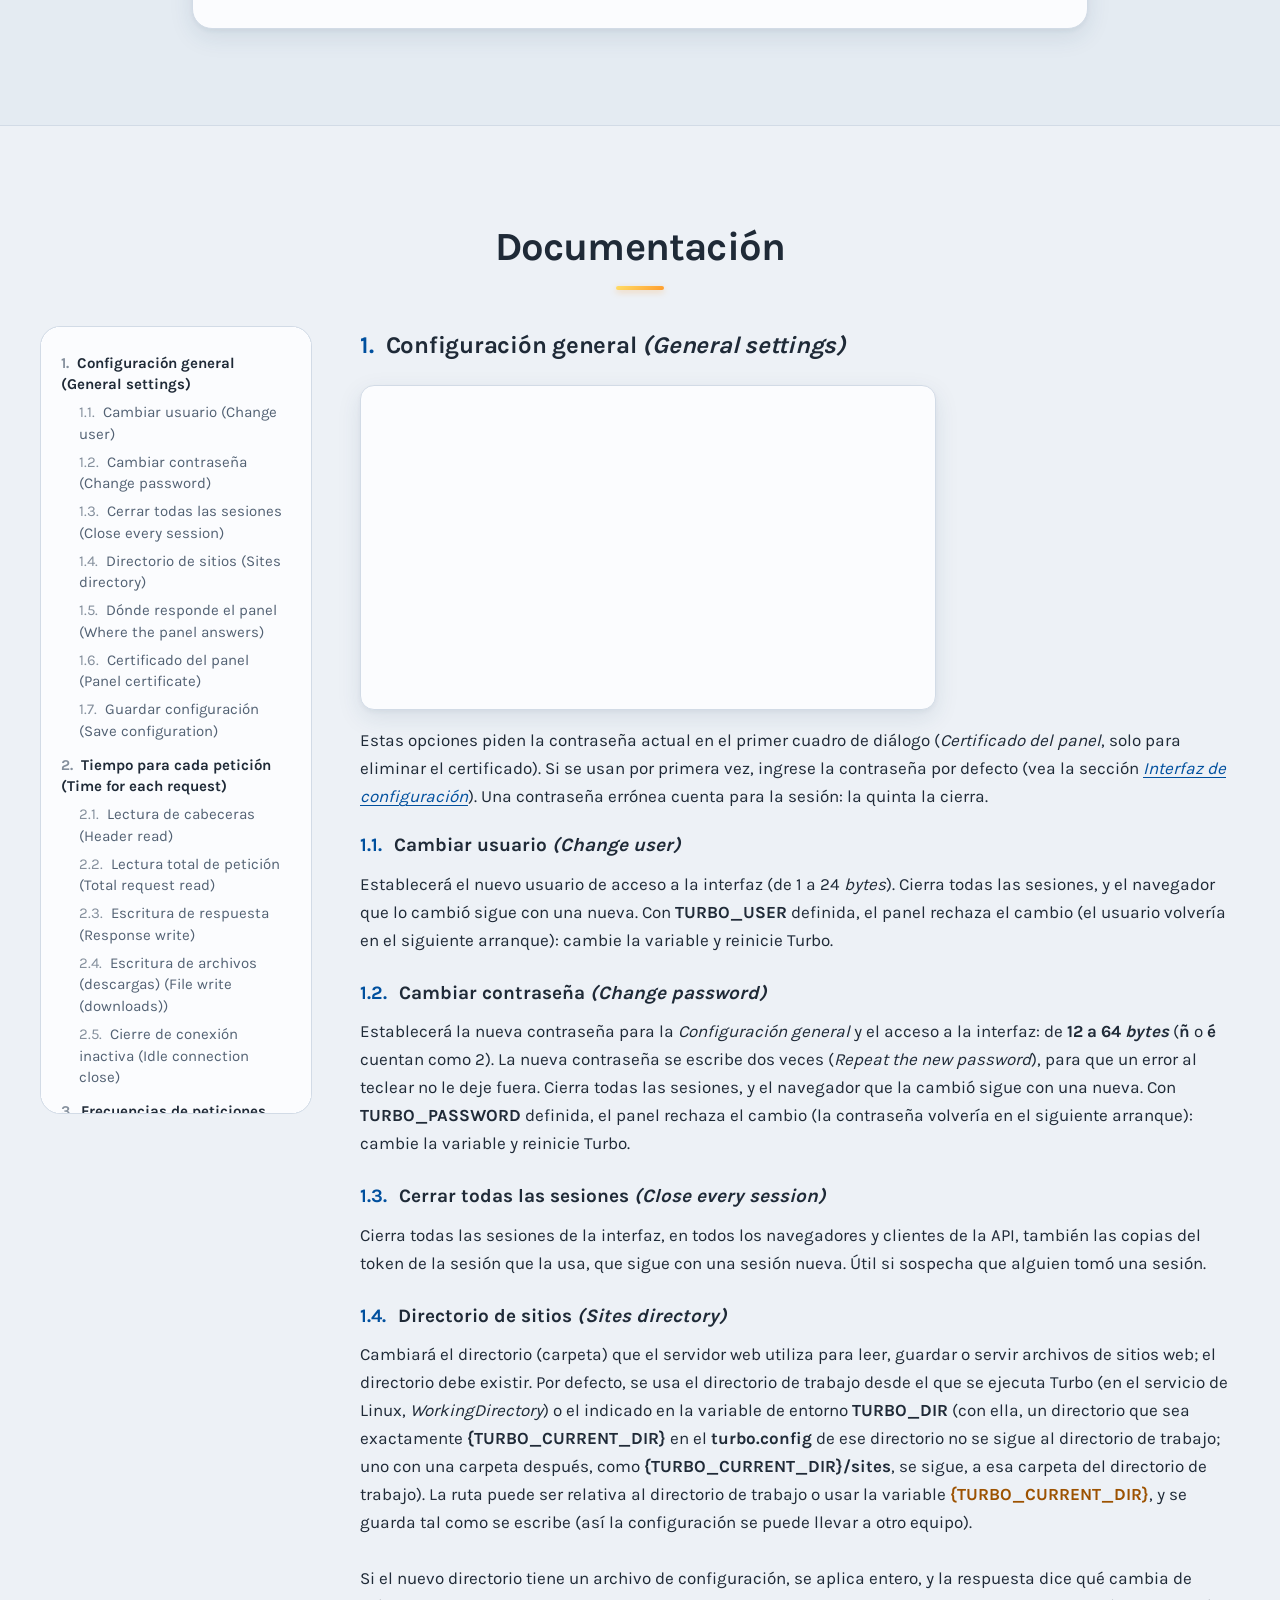
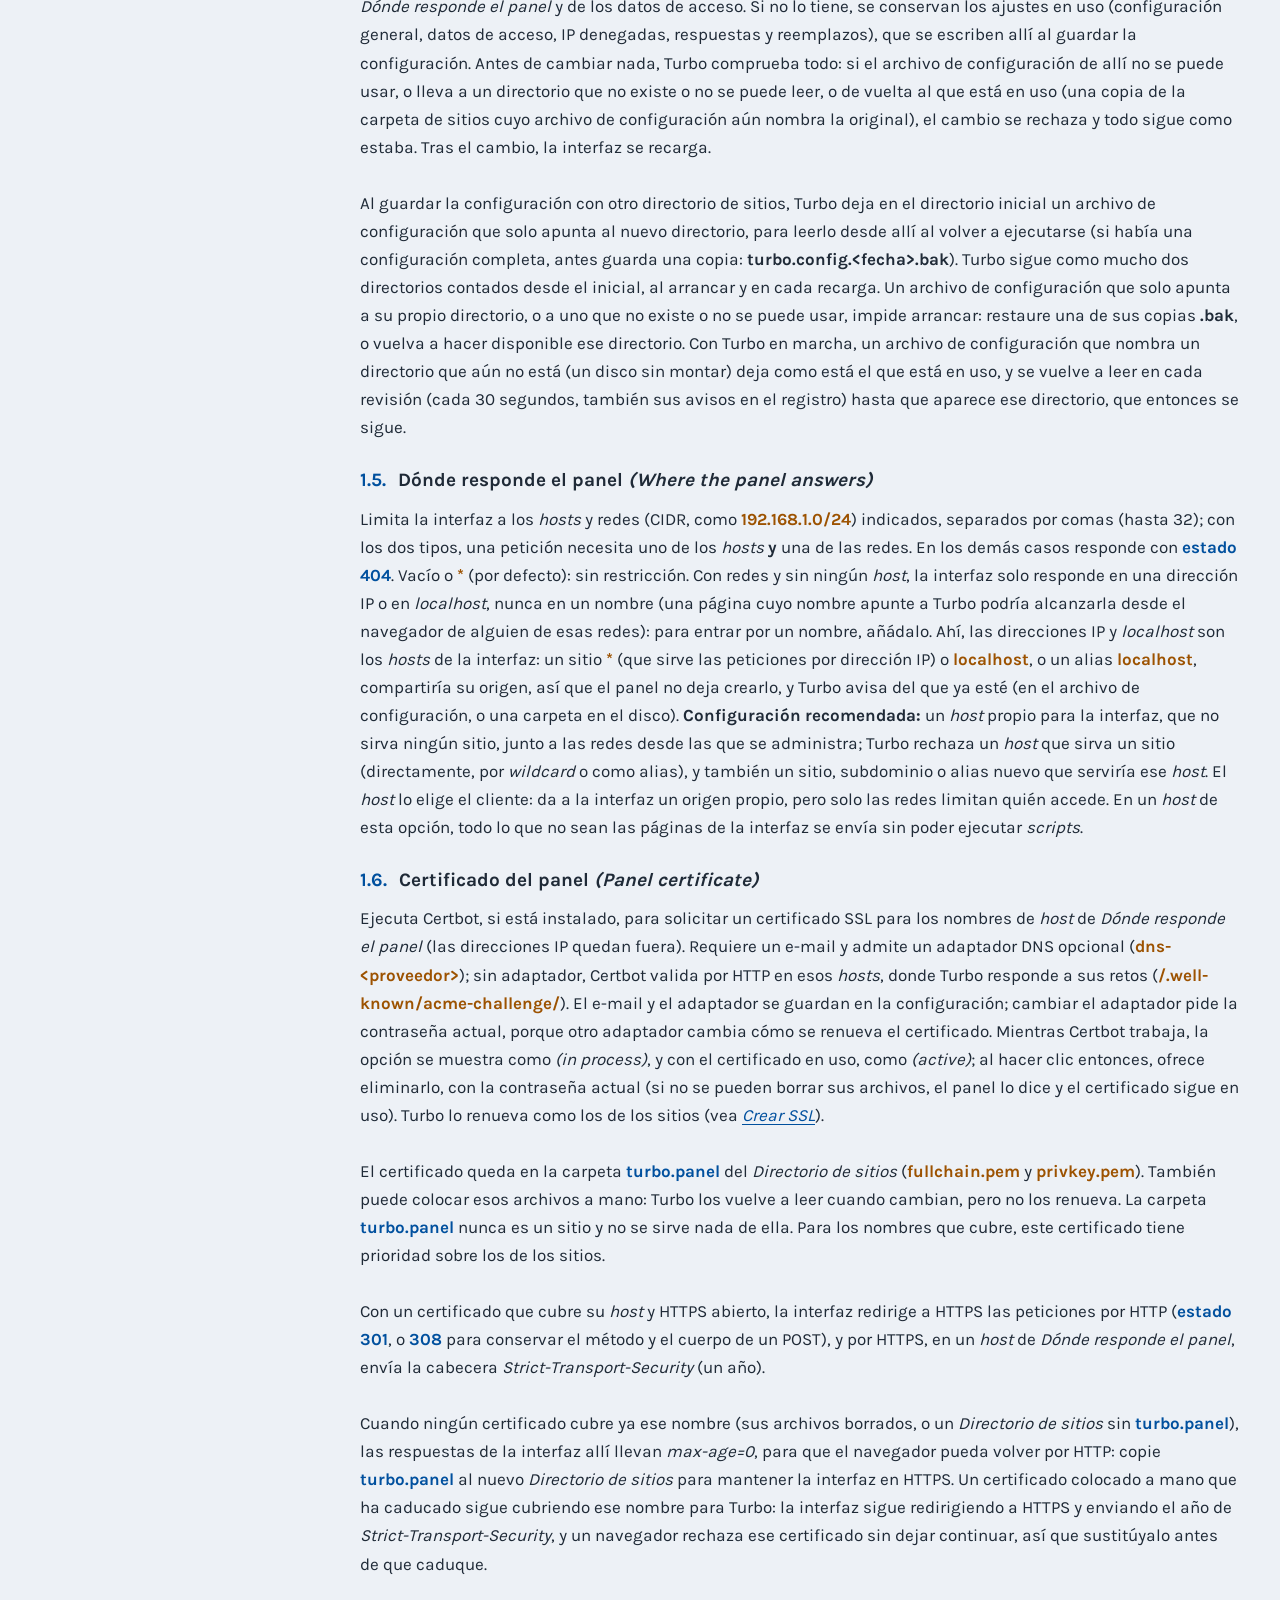
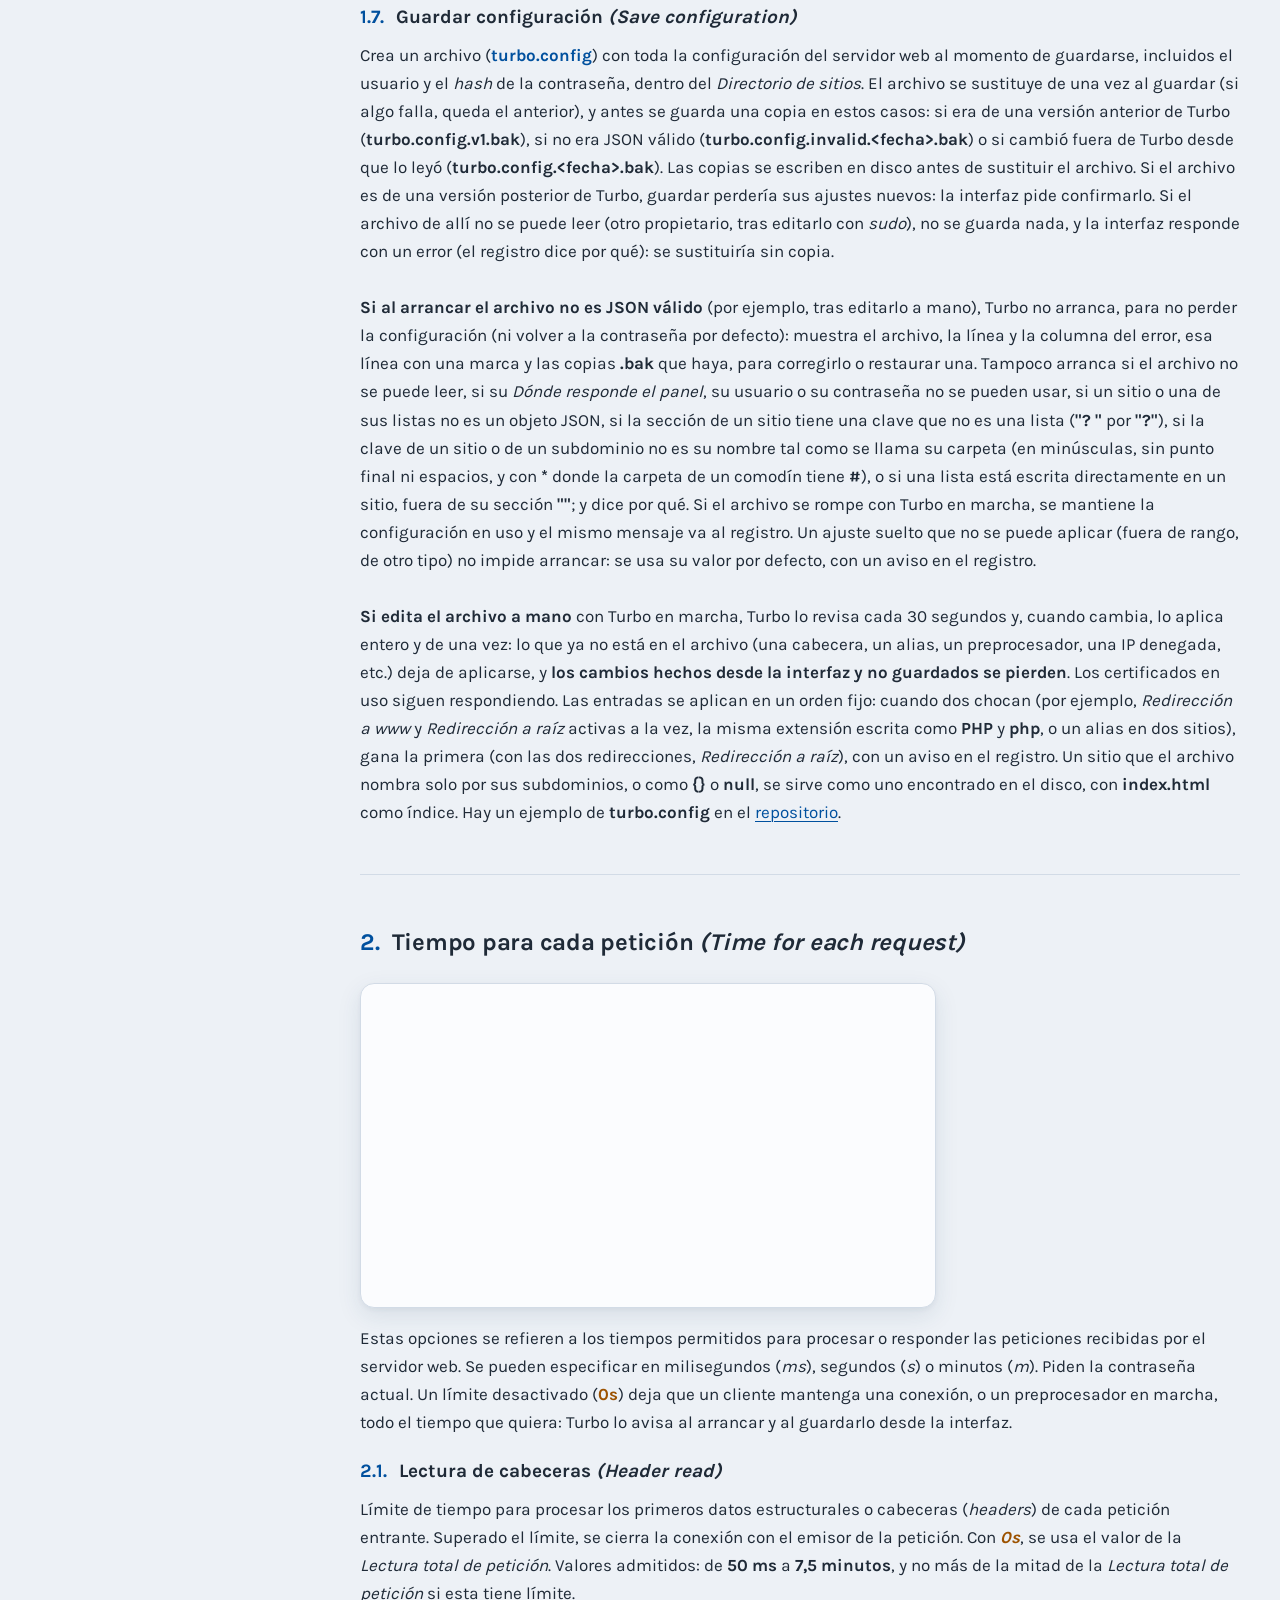
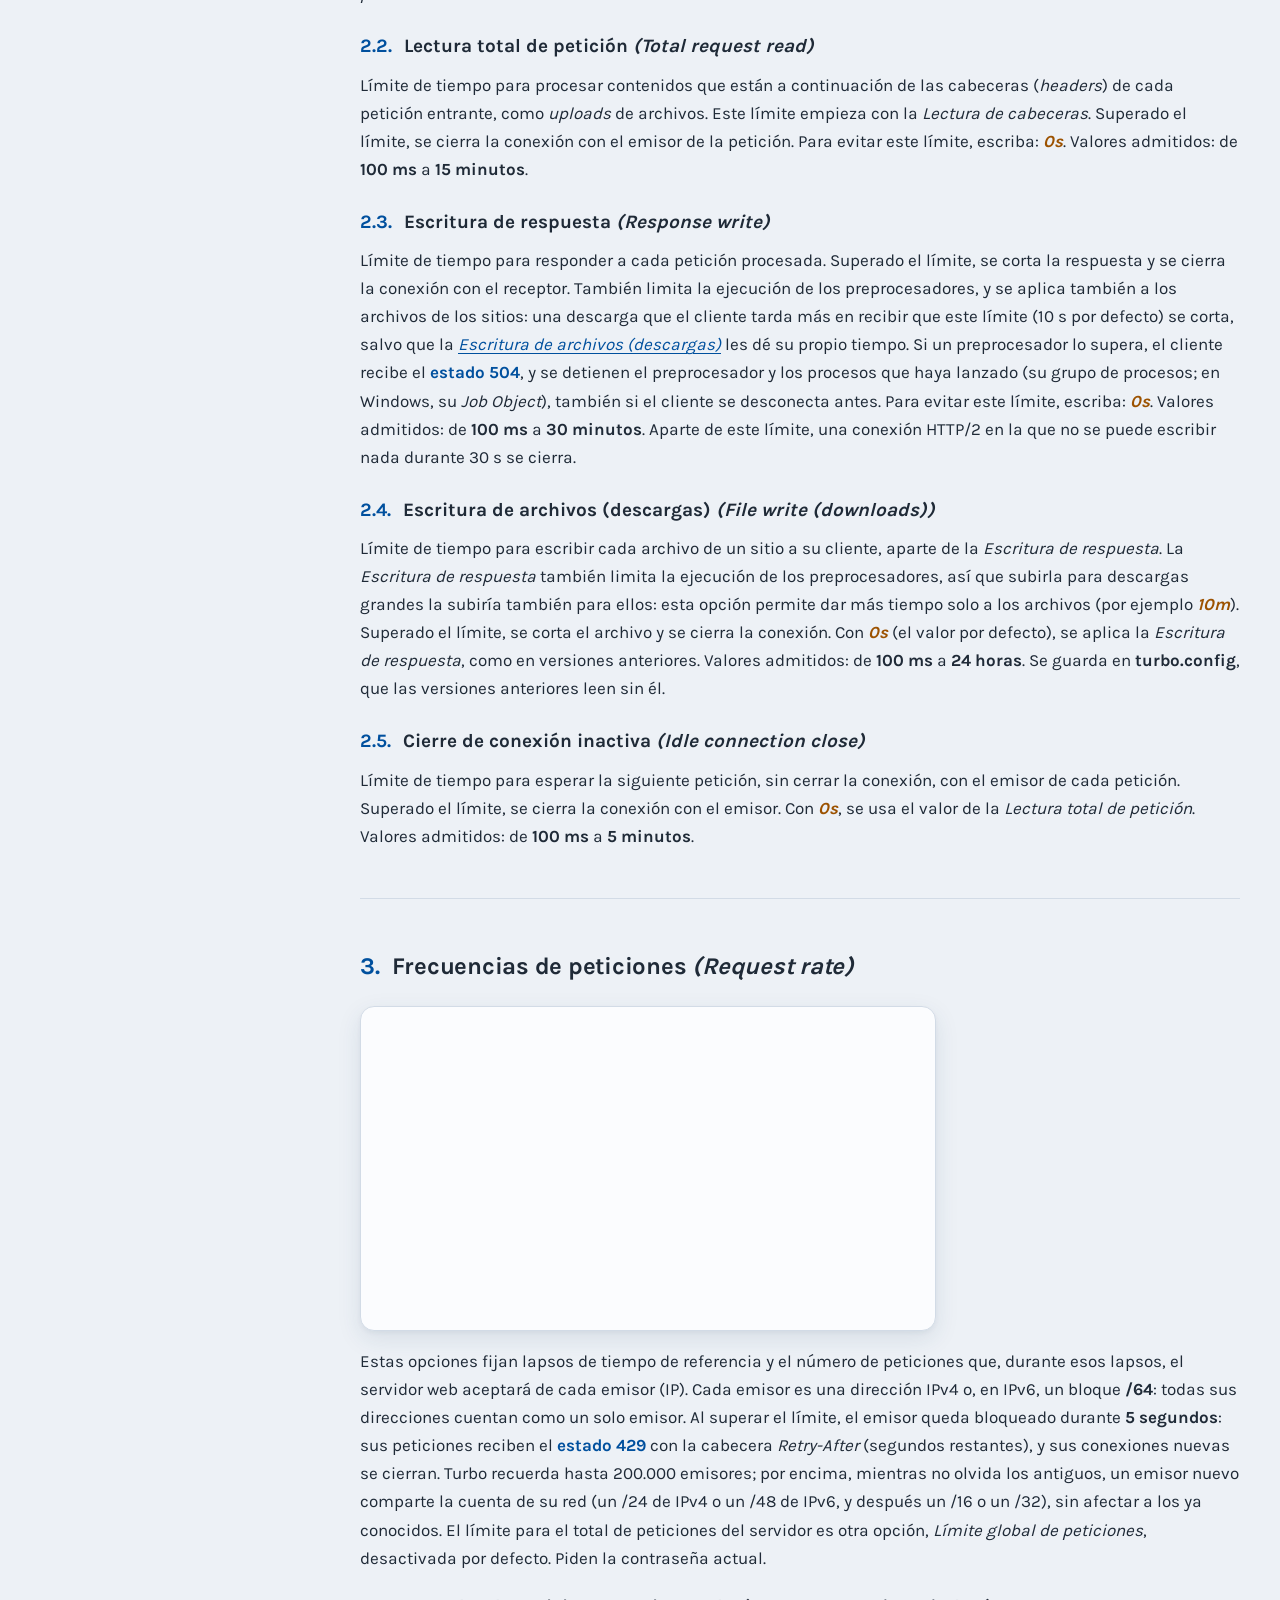
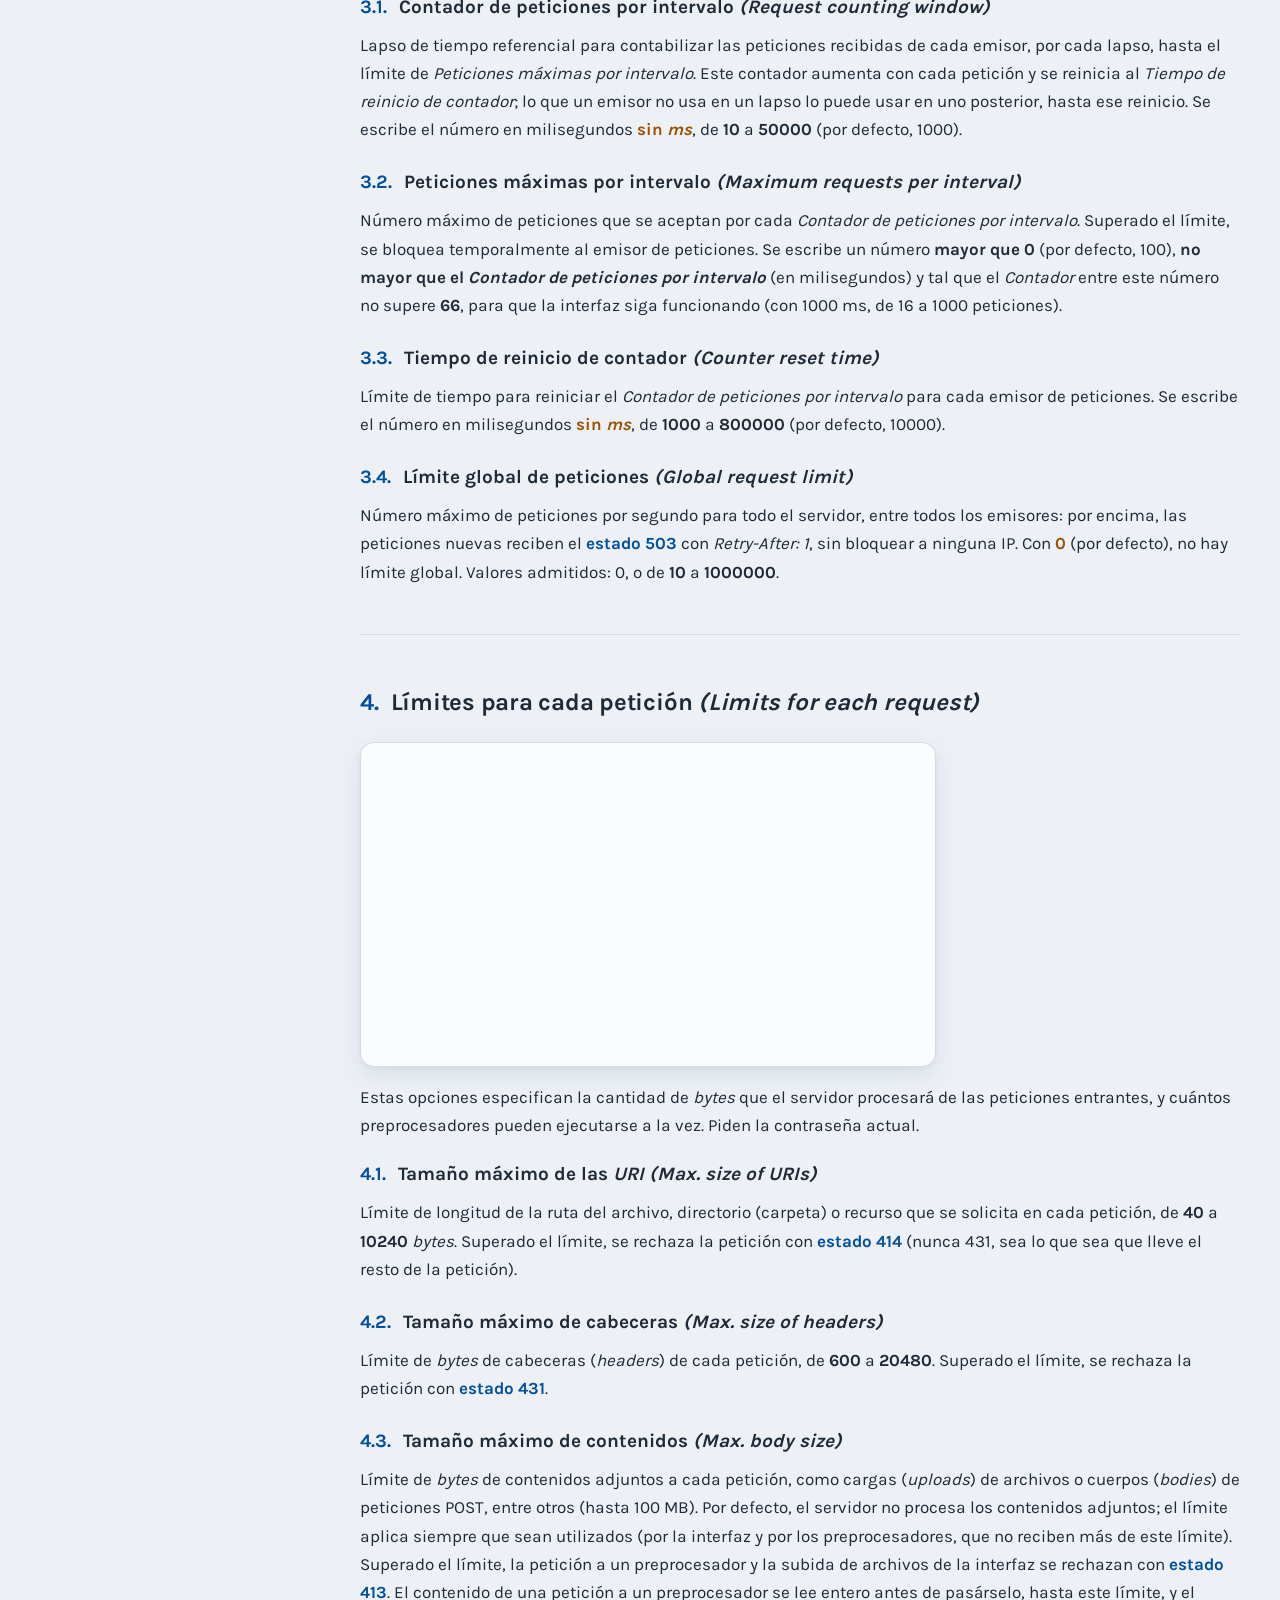
==== commit 561d42cd: "v2.5.3 documentation and checksums update." ====
--- a/es/index.html
+++ b/es/index.html
@@ -135,13 +135,15 @@
 				<p>Si viene de v2.5.2, sustituya el binario (o su compilación): lo configurado sigue haciendo lo mismo, con las excepciones que el registro de cambios enumera en <i>Actualizar desde v2.5.2</i>, las principales abajo. Si viene de v2.5.1, se aplican además las de <i>Actualizar desde v2.5.1</i>, que van a continuación; si viene de v2.5, también las de <i>Actualizar desde v2.5</i>; si viene de v2.4.4 o v2.4.3, también las de <i>Actualizar desde v2.4.4</i>. Si actualiza desde v2.4.2, v2.4.1, v2.4 o v2.3.rc3, lea primero en el <a target="_blank" rel="noopener" href="https://github.com/okzgn/turbo-go/blob/main/CHANGELOG.es.md">registro de cambios</a> la sección de actualización de su versión (y luego las de las posteriores), y haga una copia de la carpeta de sitios, <b>turbo.config</b> incluido.</p>
 				<p><b>Entre los cambios de v2.5.3:</b></p>
 				<ul class="list">
-					<li>Un sitio sin su <b class="c-yellow">@</b> se va solo: sus subdominios, con sus carpetas, se siguen sirviendo, y el propio nombre del sitio responde <b class="c-aqua">estado 404</b>.</li>
+					<li>Un sitio sin su <b class="c-yellow">@</b> va por su cuenta: sus subdominios, con sus carpetas, se siguen sirviendo, y el propio nombre del sitio responde <b class="c-aqua">estado 404</b>.</li>
 					<li><b>QUERY('nombre')</b> lee la consulta como un script: <b>&amp;</b> separa los parámetros, no <b>;</b>, un <b>%</b> que no se puede descodificar se queda tal cual, y donde los scripts podrían leer valores distintos (un nombre repetido con otro valor) no da nada.</li>
 					<li><b>COOKIE('nombre')</b> lee las cookies como un script: la primera de un nombre, esté escrita como esté, y donde los scripts podrían leer valores distintos (un valor con <b>%XX</b>, entre comillas dobles o con espacios alrededor) no da nada.</li>
-					<li>Una redirección cuyo host deja vacío, empezando por <b>.</b> o con <b>..</b>, un valor que no da nada responde <b class="c-aqua">estado 500</b>; un <b>#</b> en el destino de una reescritura empieza su fragmento.</li>
+					<li>Una redirección cuyo host, por un valor que no da nada, quede vacío o empiece por <b>.</b> o por <b>..</b>, responde <b class="c-aqua">estado 500</b>; un <b>#</b> en el destino de una reescritura empieza su fragmento.</li>
 					<li>Un <i>POST</i> a <b>/admin:</b> sin sus credenciales, o a la API sin acción, responde <b class="c-aqua">estado 400</b>, y también añadir un índice que el sitio ya tiene.</li>
-					<li>Cada etiqueta del nombre de un sitio puede tener 63 bytes, y se puede crear un sitio que solo cubre un comodín (un subdominio comodín de otro sitio, o un sitio comodín).</li>
-					<li><b>dx-lua</b> es la 0.3.3: vuelva a compilarlo.</li>
+					<li>Cada etiqueta del nombre de un sitio puede tener 63 bytes, y se puede crear un sitio cubierto solo por un comodín (un subdominio comodín de otro sitio, o un sitio comodín).</li>
+					<li>Con <b>TURBO_DIR</b>, un directorio de sitios escrito con una carpeta después de <b>{TURBO_CURRENT_DIR}</b> (por ejemplo <b>{TURBO_CURRENT_DIR}/sites</b>) se sigue, a esa carpeta del directorio de trabajo.</li>
+					<li>Un subdominio cuyo certificado emitió una versión anterior de Turbo en la carpeta de su dominio recibe una carpeta propia, así que una renovación del dominio no lo deja fuera; al parar Turbo, se detiene y se espera al Certbot en curso.</li>
+					<li><b>dx-lua</b> es la 0.3.3: un movimiento largo de <b>table.insert</b> se detiene al vencer el tiempo de su petición; un script escrito de nuevo en el mismo sitio con su fecha repuesta se vuelve a leer; un script cuya ruta cambia mientras se abre no se ejecuta. Vuelva a compilarlo.</li>
 				</ul>
 				<p><b>Entre los cambios de v2.5.2:</b></p>
 				<ul class="list">
@@ -159,7 +161,7 @@
 					<li>Una reescritura a <b class="c-yellow">https://{SUBDOMAIN}.{FIRST_DOMAIN}/</b> responde <b class="c-aqua">estado 500</b> a las peticiones que no llegan por un alias ni por un dominio comodín; <b>quoted</b> se rechaza en la cabecera <i>Refresh</i>.</li>
 					<li>A través de una reescritura cuyo destino tiene consulta, <i>REQUEST_URI</i> lleva esa consulta tras la ruta que pidió el cliente.</li>
 					<li>Un cliente puede ocupar una cuarta parte de la memoria y de los archivos temporales reservados a los cuerpos de las peticiones de los <i>scripts</i>; más allá de su parte, sus peticiones con cuerpo reciben <b class="c-aqua">estado 503</b>.</li>
-					<li>Con <b>TURBO_DIR</b>, un directorio de sitios escrito con <b>{TURBO_CURRENT_DIR}</b> en el <b>turbo.config</b> de ese directorio no se sigue, y <i>Directorio de sitios</i> rechaza un directorio cuyo <b>turbo.config</b> lleva de vuelta al que está en uso.</li>
+					<li>Con <b>TURBO_DIR</b>, un directorio de sitios que sea exactamente <b>{TURBO_CURRENT_DIR}</b> en el <b>turbo.config</b> de ese directorio no se sigue, y <i>Directorio de sitios</i> rechaza un directorio cuyo <b>turbo.config</b> lleva de vuelta al que está en uso.</li>
 					<li>Las redirecciones entre <b>www</b> y la raíz se rechazan para el sitio <b>*</b>, y <b class="c-yellow">/carpeta/index.html</b> se sirve donde otro índice de esa carpeta va antes.</li>
 					<li><b>dx-lua</b> es la 0.3.1: compílelo de nuevo. Escribe los números como Lua, y una recursión profunda es un error del <i>script</i>, no el fin de su <i>worker</i>.</li>
 				</ul>
@@ -391,8 +393,8 @@
 				<li class="dl-file">
 					<a href="https://github.com/okzgn/turbo-go/releases/download/v2.5.3/turbo-v2.5.3-linux-amd64">turbo-v2.5.3-linux-amd64</a>
 					<ul>
-						<li><b>Checksum SHA256:</b> <i class="checksum">PENDIENTE: SHA-256 de SHA256SUMS al publicar</i></li>
-						<li><b>Tamaño:</b> PENDIENTE al publicar</li>
+						<li><b>Checksum SHA256:</b> <i class="checksum">d6ee69d9faa90c9271a739bfcf98ab2bafc0e962c8f0fb8ac569be3b075e0b15</i></li>
+						<li><b>Tamaño:</b> 8,17 MB</li>
 					</ul>
 				</li>
 				<li><b>Linux</b></li>
@@ -400,8 +402,8 @@
 				<li class="dl-file">
 					<a href="https://github.com/okzgn/turbo-go/releases/download/v2.5.3/turbo-v2.5.3-linux-arm64">turbo-v2.5.3-linux-arm64</a>
 					<ul>
-						<li><b>Checksum SHA256:</b> <i class="checksum">PENDIENTE: SHA-256 de SHA256SUMS al publicar</i></li>
-						<li><b>Tamaño:</b> PENDIENTE al publicar</li>
+						<li><b>Checksum SHA256:</b> <i class="checksum">9615ec2b2ee5ec30ee6c9e209f572d2992ad45d7d280bfe0788c0d210892f84b</i></li>
+						<li><b>Tamaño:</b> 7,63 MB</li>
 					</ul>
 				</li>
 				<li><b>Windows</b></li>
@@ -409,8 +411,8 @@
 				<li class="dl-file">
 					<a href="https://github.com/okzgn/turbo-go/releases/download/v2.5.3/turbo-v2.5.3-windows-x64.exe">turbo-v2.5.3-windows-x64.exe</a>
 					<ul>
-						<li><b>Checksum SHA256:</b> <i class="checksum">PENDIENTE: SHA-256 de SHA256SUMS al publicar</i></li>
-						<li><b>Tamaño:</b> PENDIENTE al publicar</li>
+						<li><b>Checksum SHA256:</b> <i class="checksum">5db6dda2bf080c518c909307bb2563776a2066396ee23ab5d69adc9a7d1e5ff4</i></li>
+						<li><b>Tamaño:</b> 8,43 MB</li>
 					</ul>
 				</li>
 			</ul>
@@ -539,7 +541,7 @@
 						</li>
 						<li>
 							<h5 id="cp-3">Directorio de sitios <i lang="en">(Sites directory)</i></h5><br>
-							<span>Cambiará el directorio (carpeta) que el servidor web utiliza para leer, guardar o servir archivos de sitios web; el directorio debe existir. Por defecto, se usa el directorio de trabajo desde el que se ejecuta Turbo (en el servicio de Linux, <i>WorkingDirectory</i>) o el indicado en la variable de entorno <b>TURBO_DIR</b> (con ella, un directorio escrito con <b>{TURBO_CURRENT_DIR}</b> en el <b>turbo.config</b> de ese directorio no se sigue al directorio de trabajo). La ruta puede ser relativa al directorio de trabajo o usar la variable <b class="c-yellow">{TURBO_CURRENT_DIR}</b>, y se guarda tal como se escribe (así la configuración se puede llevar a otro equipo).<br><br>Si el nuevo directorio tiene un archivo de configuración, se aplica entero, y la respuesta dice qué cambia de <i>Dónde responde el panel</i> y de los datos de acceso. Si no lo tiene, se conservan los ajustes en uso (configuración general, datos de acceso, IP denegadas, respuestas y reemplazos), que se escriben allí al guardar la configuración. Antes de cambiar nada, Turbo comprueba todo: si el archivo de configuración de allí no se puede usar, o lleva a un directorio que no existe o no se puede leer, o de vuelta al que está en uso (una copia de la carpeta de sitios cuyo archivo de configuración aún nombra la original), el cambio se rechaza y todo sigue como estaba. Tras el cambio, la interfaz se recarga.<br><br>Al guardar la configuración con otro directorio de sitios, Turbo deja en el directorio inicial un archivo de configuración que solo apunta al nuevo directorio, para leerlo desde allí al volver a ejecutarse (si había una configuración completa, antes guarda una copia: <b>turbo.config.&lt;fecha&gt;.bak</b>). Turbo sigue como mucho dos directorios contados desde el inicial, al arrancar y en cada recarga. Un archivo de configuración que solo apunta a su propio directorio, o a uno que no existe o no se puede usar, impide arrancar: restaure una de sus copias <b>.bak</b>, o vuelva a hacer disponible ese directorio. Con Turbo en marcha, un archivo de configuración que nombra un directorio que aún no está (un disco sin montar) deja como está el que está en uso, y se vuelve a leer en cada revisión (cada 30 segundos, también sus avisos en el registro) hasta que aparece ese directorio, que entonces se sigue.</span>
+							<span>Cambiará el directorio (carpeta) que el servidor web utiliza para leer, guardar o servir archivos de sitios web; el directorio debe existir. Por defecto, se usa el directorio de trabajo desde el que se ejecuta Turbo (en el servicio de Linux, <i>WorkingDirectory</i>) o el indicado en la variable de entorno <b>TURBO_DIR</b> (con ella, un directorio que sea exactamente <b>{TURBO_CURRENT_DIR}</b> en el <b>turbo.config</b> de ese directorio no se sigue al directorio de trabajo; uno con una carpeta después, como <b>{TURBO_CURRENT_DIR}/sites</b>, se sigue, a esa carpeta del directorio de trabajo). La ruta puede ser relativa al directorio de trabajo o usar la variable <b class="c-yellow">{TURBO_CURRENT_DIR}</b>, y se guarda tal como se escribe (así la configuración se puede llevar a otro equipo).<br><br>Si el nuevo directorio tiene un archivo de configuración, se aplica entero, y la respuesta dice qué cambia de <i>Dónde responde el panel</i> y de los datos de acceso. Si no lo tiene, se conservan los ajustes en uso (configuración general, datos de acceso, IP denegadas, respuestas y reemplazos), que se escriben allí al guardar la configuración. Antes de cambiar nada, Turbo comprueba todo: si el archivo de configuración de allí no se puede usar, o lleva a un directorio que no existe o no se puede leer, o de vuelta al que está en uso (una copia de la carpeta de sitios cuyo archivo de configuración aún nombra la original), el cambio se rechaza y todo sigue como estaba. Tras el cambio, la interfaz se recarga.<br><br>Al guardar la configuración con otro directorio de sitios, Turbo deja en el directorio inicial un archivo de configuración que solo apunta al nuevo directorio, para leerlo desde allí al volver a ejecutarse (si había una configuración completa, antes guarda una copia: <b>turbo.config.&lt;fecha&gt;.bak</b>). Turbo sigue como mucho dos directorios contados desde el inicial, al arrancar y en cada recarga. Un archivo de configuración que solo apunta a su propio directorio, o a uno que no existe o no se puede usar, impide arrancar: restaure una de sus copias <b>.bak</b>, o vuelva a hacer disponible ese directorio. Con Turbo en marcha, un archivo de configuración que nombra un directorio que aún no está (un disco sin montar) deja como está el que está en uso, y se vuelve a leer en cada revisión (cada 30 segundos, también sus avisos en el registro) hasta que aparece ese directorio, que entonces se sigue.</span>
 						</li>
 						<li>
 							<h5 id="cp-4">Dónde responde el panel <i lang="en">(Where the panel answers)</i></h5><br>
@@ -646,7 +648,7 @@
 						<div>
 							<a href="../data/img/add-site.webp"><img src="../data/img/add-site-sm.webp" alt="Imagen de Agregar sitio" width="960" height="540" loading="lazy" decoding="async"></a>
 						</div>
-						<p>Esta opción crea la estructura de directorios (carpetas) para cada sitio en el <i>Directorio de sitios</i>. Se puede agregar como <i>localhost</i> o dirección web multinivel, con o sin comodines (<i>wildcards</i>). Un sitio no puede llamarse como una dirección IP (<b class="c-yellow">192.168.1.10</b>): nunca recibiría peticiones, pues una petición por dirección IP, IPv4 o IPv6 (<b class="c-yellow">http://[2001:db8::1]/</b>), la sirve solo el sitio <b class="c-yellow">*</b> (la carpeta <b class="c-yellow">#</b>), si existe, así que <i>Agregar sitio</i> rechaza el nombre (una carpeta con ese nombre se activa, con un aviso en el registro). Al agregarlo, se verá en la interfaz, y al hacer clic en cualquier sitio agregado se mostrarán las opciones disponibles, las configuraciones de cada sitio y sus subdominios. En cada sitio, se incluye automáticamente el subdominio raíz (<i>Root</i>), que equivale al mismo sitio, para configurarlo específicamente. No hay límite de sitios ni datos relativos a sitios. Los archivos públicos de cada sitio deben colocarse dentro de la subcarpeta creada automáticamente con el nombre <b class="c-yellow">@</b>. El servidor traducirá a <b class="c-yellow">#</b> físicamente en el disco los comodines <b class="c-yellow">*</b> de los dominios con <i>wildcards</i> (p. ej. <b class="c-yellow">*.org</b>, <b class="c-yellow">*.com.es</b>). Los nombres de los sitios van en minúsculas: una carpeta de sitio con mayúsculas no se sirve, y el registro lo avisa una vez.<br><br>Ningún sitio (ni subdominio suyo) puede llamarse <b class="c-yellow">turbo.dev</b>, <b class="c-yellow">turbo.panel</b>, <b class="c-yellow">turbo.certificates</b>, <b class="c-yellow">turbo.config</b>, <b class="c-yellow">turbo.visits</b> ni <b class="c-yellow">turbo.denials</b>: son las carpetas y archivos que Turbo guarda en el <i>Directorio de sitios</i>. Tampoco pueden existir a la vez el sitio <b class="c-yellow">c.a.b</b> y el subdominio <b class="c-yellow">c</b> de <b class="c-yellow">a.b</b>, que compartirían sus ajustes: si los dos aparecen en la configuración o en el disco, se queda el primero en orden, con un aviso en el registro. Un sitio no puede tener el nombre de un alias (vea <a href="/es/#oss-0"><i>Agregar alias</i></a>). Un sitio creado desde la interfaz empieza con los valores por defecto.</p>
+						<p>Esta opción crea la estructura de directorios (carpetas) para cada sitio en el <i>Directorio de sitios</i>. Se puede agregar como <i>localhost</i> o dirección web multinivel, con o sin comodines (<i>wildcards</i>). Un nombre tiene hasta 220 bytes, y cada etiqueta hasta 63, también en un nombre de una sola etiqueta. Se puede crear un sitio cubierto solo por un comodín (un subdominio comodín de otro sitio, o un sitio comodín). Un sitio no puede llamarse como una dirección IP (<b class="c-yellow">192.168.1.10</b>): nunca recibiría peticiones, pues una petición por dirección IP, IPv4 o IPv6 (<b class="c-yellow">http://[2001:db8::1]/</b>), la sirve solo el sitio <b class="c-yellow">*</b> (la carpeta <b class="c-yellow">#</b>), si existe, así que <i>Agregar sitio</i> rechaza el nombre (una carpeta con ese nombre se activa, con un aviso en el registro). Al agregarlo, se verá en la interfaz, y al hacer clic en cualquier sitio agregado se mostrarán las opciones disponibles, las configuraciones de cada sitio y sus subdominios. En cada sitio, se incluye automáticamente el subdominio raíz (<i>Root</i>), que equivale al mismo sitio, para configurarlo específicamente. No hay límite de sitios ni datos relativos a sitios. Los archivos públicos de cada sitio deben colocarse dentro de la subcarpeta creada automáticamente con el nombre <b class="c-yellow">@</b>. El servidor traducirá a <b class="c-yellow">#</b> físicamente en el disco los comodines <b class="c-yellow">*</b> de los dominios con <i>wildcards</i> (p. ej. <b class="c-yellow">*.org</b>, <b class="c-yellow">*.com.es</b>). Los nombres de los sitios van en minúsculas: una carpeta de sitio con mayúsculas no se sirve, y el registro lo avisa una vez.<br><br>Ningún sitio (ni subdominio suyo) puede llamarse <b class="c-yellow">turbo.dev</b>, <b class="c-yellow">turbo.panel</b>, <b class="c-yellow">turbo.certificates</b>, <b class="c-yellow">turbo.config</b>, <b class="c-yellow">turbo.visits</b> ni <b class="c-yellow">turbo.denials</b>: son las carpetas y archivos que Turbo guarda en el <i>Directorio de sitios</i>. Tampoco pueden existir a la vez el sitio <b class="c-yellow">c.a.b</b> y el subdominio <b class="c-yellow">c</b> de <b class="c-yellow">a.b</b>, que compartirían sus ajustes: si los dos aparecen en la configuración o en el disco, se queda el primero en orden, con un aviso en el registro. Un sitio no puede tener el nombre de un alias (vea <a href="/es/#oss-0"><i>Agregar alias</i></a>). Un sitio creado desde la interfaz empieza con los valores por defecto.</p>
 					</section>
 					<ol>
 						<li>
@@ -661,7 +663,7 @@
 						<div>
 							<a href="../data/img/sites-without-folder.webp"><img src="../data/img/sites-without-folder-sm.webp" alt="Imagen de Sitios sin su carpeta" width="960" height="540" loading="lazy" decoding="async"></a>
 						</div>
-						<p>Un sitio cuya carpeta (o su <b class="c-yellow">@</b>) desaparece, por ejemplo durante un despliegue que borra y vuelve a crear <b class="c-yellow">@</b>, una subida por FTP o un disco de red que no responde un momento, deja de servirse mientras no está, y vuelve con todos sus ajustes (preprocesadores, HTTPS, cabeceras, reescrituras, alias…), también tras reiniciar: siguen en <b>turbo.config</b>. Solo cuenta una carpeta que no existe, la que su carpeta superior, listada, no tiene: si el disco no responde (permisos, E/S, un recurso de red), el sitio sigue como está. Un sitio de <b>turbo.config</b> cuya carpeta aún no existe recibe sus ajustes cuando aparece. Un sitio y cada uno de sus subdominios van por su cuenta: mientras solo falta la <b class="c-yellow">@</b> de un sitio, sus subdominios, con su propia <b class="c-yellow">@</b>, se siguen sirviendo.<br><br>La interfaz los lista en esta sección, que solo aparece cuando hay alguno. Una vez borrada su carpeta, la <b class="c-yellow">X</b> hace que Turbo olvide sus ajustes (los de un sitio, con sus subdominios); pide la contraseña actual y no borra ninguna carpeta. Mientras un sitio está en esta lista, no se puede crear otro con su nombre desde la interfaz: <b>borrar la carpeta de un sitio no borra el sitio</b>.</p>
+						<p>Un sitio cuya carpeta (o su <b class="c-yellow">@</b>) desaparece, por ejemplo durante un despliegue que borra y vuelve a crear <b class="c-yellow">@</b>, una subida por FTP o un disco de red que no responde un momento, deja de servirse mientras no está, y vuelve con todos sus ajustes (preprocesadores, HTTPS, cabeceras, reescrituras, alias…), también tras reiniciar: siguen en <b>turbo.config</b>. Solo cuenta una carpeta que no existe, la que su carpeta superior, listada, no tiene: si el disco no responde (permisos, E/S, un recurso de red), el sitio sigue como está. Un sitio de <b>turbo.config</b> cuya carpeta aún no existe recibe sus ajustes cuando aparece. Un sitio y cada uno de sus subdominios van por su cuenta: mientras solo falta la <b class="c-yellow">@</b> de un sitio, sus subdominios, con su propia <b class="c-yellow">@</b>, se siguen sirviendo, y el propio nombre del sitio responde <b class="c-aqua">estado 404</b>; un subdominio al que le falta su <b class="c-yellow">@</b> no hace que su sitio desaparezca. Los subdominios de un sitio cuya <b class="c-yellow">@</b> no está se buscan solo para un sitio que Turbo conoce (activo, conservado sin su carpeta, o en <b>turbo.config</b>): otra carpeta del directorio de sitios con subcarpetas que tienen una <b class="c-yellow">@</b> (una copia de la carpeta de un sitio) no se sirve.<br><br>La interfaz los lista en esta sección, que solo aparece cuando hay alguno. Una vez borrada su carpeta, la <b class="c-yellow">X</b> hace que Turbo olvide sus ajustes (los de un sitio, con sus subdominios); pide la contraseña actual y no borra ninguna carpeta. Mientras un sitio está en esta lista, no se puede crear otro con su nombre desde la interfaz: <b>borrar la carpeta de un sitio no borra el sitio</b>.</p>
 					</section>
 				</li>
 				<li>
@@ -685,7 +687,7 @@
 						<li>
 							<h5 id="oss-1">Crear SSL <i lang="en">(Create SSL)</i></h5>
 							<section>
-								<p>Ejecuta Certbot, si está instalado, para solicitar el certificado SSL para el sitio o subdominio, solo al hacer clic. Requiere un e-mail (para los avisos de Certbot) y admite un adaptador opcional, que solo puede ser un complemento DNS de Certbot (<b class="c-yellow">dns-&lt;proveedor&gt;</b>, como <i>dns-route53</i>); sin adaptador, Certbot valida el dominio a través de la carpeta <b class="c-yellow">@</b> del sitio o subdominio (una petición a <b class="c-yellow">/.well-known/acme-challenge/</b> cuyo archivo está en <b class="c-yellow">@</b> se sirve tal cual, sin reescrituras ni redirecciones a www, raíz o HTTPS). Certbot se ejecutará en segundo plano, en la carpeta <b class="c-aqua">turbo.certificates</b> del <i>Directorio de sitios</i> (tiene 3 minutos, y 10 con un adaptador DNS, que puede esperar a que se propaguen los registros), y se mostrará el resultado o el estado del proceso (en curso mientras Certbot trabaja; la interfaz lo consulta hasta 11 minutos) haciendo clic en <i>Respuesta SSL</i>. Si el sitio o subdominio es <i>wildcard</i>, el certificado requiere un adaptador DNS (y el complemento de Certbot respectivo instalado). Si el sitio ya tiene un certificado de menos de 75 días, no se ejecuta Certbot. Cambiar el adaptador pide la contraseña actual: otro adaptador cambia cómo se renueva el certificado.<br><br>Las carpetas de Certbot de los sitios comparten la cuenta ACME de su e-mail, guardada en <b class="c-aqua">turbo.certificates/_acme-accounts/</b>: obtener certificados para muchos sitios no choca con el límite de Let's Encrypt de 10 cuentas nuevas por IP cada 3 horas. Certbot y sus <i>hooks</i> reciben el entorno de Turbo sin las variables <i>TURBO_*</i>.<br><br>Turbo revisa cada día (y al iniciarse) los certificados que obtuvo con esta opción y los <b>renueva automáticamente</b> cuando les quedan menos de 30 días; si la <i>Redirección a HTTPS</i> está activa, el certificado renovado se usa sin reiniciar. Los certificados colocados manualmente no se renuevan, pero Turbo vuelve a leer los archivos de un certificado a los 30 s de cambiar (por ejemplo, renovado por otro programa); un par que aún no carga (una cadena nueva cuya clave no ha llegado) deja el que está en uso, y se vuelve a leer en cada revisión hasta que carga, con un único aviso en el registro.<br><br><b>Qué certificado recibe un nombre:</b> si varios lo cubren, el del panel mientras sea válido; si no, el válido del sitio de ese nombre, después cualquier otro válido, y uno caducado solo si ninguno válido lo cubre. El registro avisa cuando el certificado de un sitio no cubre su nombre.</p>
+								<p>Ejecuta Certbot, si está instalado, para solicitar el certificado SSL para el sitio o subdominio, solo al hacer clic. Requiere un e-mail (para los avisos de Certbot) y admite un adaptador opcional, que solo puede ser un complemento DNS de Certbot (<b class="c-yellow">dns-&lt;proveedor&gt;</b>, como <i>dns-route53</i>); sin adaptador, Certbot valida el dominio a través de la carpeta <b class="c-yellow">@</b> del sitio o subdominio (una petición a <b class="c-yellow">/.well-known/acme-challenge/</b> cuyo archivo está en <b class="c-yellow">@</b> se sirve tal cual, sin reescrituras ni redirecciones a www, raíz o HTTPS). Certbot se ejecutará en segundo plano, en la carpeta <b class="c-aqua">turbo.certificates</b> del <i>Directorio de sitios</i> (tiene 3 minutos, y 10 con un adaptador DNS, que puede esperar a que se propaguen los registros), y se mostrará el resultado o el estado del proceso (en curso mientras Certbot trabaja; la interfaz lo consulta hasta 11 minutos) haciendo clic en <i>Respuesta SSL</i>. Si el sitio o subdominio es <i>wildcard</i>, el certificado requiere un adaptador DNS (y el complemento de Certbot respectivo instalado). Si el sitio ya tiene un certificado de menos de 75 días, no se ejecuta Certbot. Cambiar el adaptador pide la contraseña actual: otro adaptador cambia cómo se renueva el certificado.<br><br>Las carpetas de Certbot de los sitios comparten la cuenta ACME de su e-mail, guardada en <b class="c-aqua">turbo.certificates/_acme-accounts/</b>: obtener certificados para muchos sitios no choca con el límite de Let's Encrypt de 10 cuentas nuevas por IP cada 3 horas. Certbot y sus <i>hooks</i> reciben el entorno de Turbo sin las variables <i>TURBO_*</i>. Un subdominio cuyo certificado emitió una versión anterior de Turbo en la carpeta de su dominio recibe una carpeta propia, así que una renovación del dominio no lo deja fuera. Al parar Turbo, el Certbot en curso se detiene y se espera, con el certificado que pueda estar poniendo en uso; tras un cambio del directorio de sitios, un intento del directorio que se deja no pone nada en uso.<br><br>Turbo revisa cada día (y al iniciarse) los certificados que obtuvo con esta opción y los <b>renueva automáticamente</b> cuando les quedan menos de 30 días; si la <i>Redirección a HTTPS</i> está activa, el certificado renovado se usa sin reiniciar. Los certificados colocados manualmente no se renuevan, pero Turbo vuelve a leer los archivos de un certificado a los 30 s de cambiar (por ejemplo, renovado por otro programa); un par que aún no carga (una cadena nueva cuya clave no ha llegado) deja el que está en uso, y se vuelve a leer en cada revisión hasta que carga, con un único aviso en el registro.<br><br><b>Qué certificado recibe un nombre:</b> si varios lo cubren, el del panel mientras sea válido; si no, el válido del sitio de ese nombre, después cualquier otro válido, y uno caducado solo si ninguno válido lo cubre. El registro avisa cuando el certificado de un sitio no cubre su nombre.</p>
 							</section>
 							<ol>
 								<li>
@@ -730,7 +732,7 @@
 						<li>
 							<h5 id="oss-3">Precompresión <i lang="en">(Precompressed)</i></h5>
 							<section>
-								<p>Turbo no comprime sus respuestas. Con esta opción activada (viene desactivada, y cada sitio y cada subdominio tiene la suya), la petición de un archivo se responde con la copia comprimida que su despliegue deja junto a él, con el nombre del archivo más <b class="c-yellow">.br</b> (Brotli) o <b class="c-yellow">.gz</b> (gzip): <b class="c-yellow">site.css.br</b> para <b class="c-yellow">site.css</b>. El ajuste se guarda en <b>turbo.config</b>.<br><br><b>Quién recibe una copia:</b> una petición <i>GET</i> o <i>HEAD</i> cuyo <i>Accept-Encoding</i> acepta la codificación de la copia. Si acepta las dos, gana la de mayor <i>q</i>, y Brotli en caso de empate. Sin esa cabecera, o si la copia no está, el archivo se sirve tal cual.<br><br><b>La respuesta</b> lleva <i>Content-Encoding</i>, el <i>Content-Type</i> del archivo (no el de la copia), el <i>Content-Length</i> de la copia y un <i>ETag</i> propio, con el que <i>If-None-Match</i> recibe su <b class="c-aqua">estado 304</b>. Toda respuesta del sitio para un archivo, comprimida o no, lleva <i>Vary: Accept-Encoding</i> (añadido al <i>Vary</i> propio del sitio, si lo define).<br><br><b>Nunca hay copia</b> para una petición con <i>Range</i>; para un archivo que ejecuta un preprocesador; para una URL que acaba en <b class="c-yellow">/index.html</b>; en un sitio cuyos preprocesadores incluyen <b class="c-yellow">br</b> o <b class="c-yellow">gz</b>, o cuyas cabeceras definen <i>Content-Encoding</i> o <i>ETag</i>; ni cuando la copia está vacía, es una carpeta o es un enlace que lleva fuera del sitio.<br><br><b>No se comparan las fechas de una copia y de su archivo:</b> una copia que quedó atrás cuando su archivo cambió se sirve, vieja, a los navegadores que la aceptan. Quien cambia un archivo vuelve a hacer sus copias, o las borra. Las copias son archivos del sitio como cualquier otro: <b class="c-yellow">site.css.br</b> también se sirve por su propio nombre, tal cual.</p>
+								<p>Turbo no comprime sus respuestas. Con esta opción activada (viene desactivada, y cada sitio y cada subdominio tiene la suya), la petición de un archivo se responde con la copia comprimida que su despliegue deja junto a él, con el nombre del archivo más <b class="c-yellow">.br</b> (Brotli) o <b class="c-yellow">.gz</b> (gzip): <b class="c-yellow">site.css.br</b> para <b class="c-yellow">site.css</b>. El ajuste se guarda en <b>turbo.config</b>.<br><br><b>Quién recibe una copia:</b> una petición <i>GET</i> o <i>HEAD</i> cuyo <i>Accept-Encoding</i> acepta la codificación de la copia: nombrada con una <i>q</i> mayor que 0, o no nombrada cuando <b>*</b> tiene una. Si acepta las dos, gana la de mayor <i>q</i>, y Brotli en caso de empate. Cada elemento de la cabecera se lee por separado: uno que no está escrito como dice HTTP (<b>br;q=x</b>) no acepta nada, y los demás cuentan tal cual (<b>gzip</b> detrás de él). Sin esa cabecera, o si la copia no está, el archivo se sirve tal cual.<br><br><b>La respuesta</b> lleva <i>Content-Encoding</i>, el <i>Content-Type</i> del archivo (no el de la copia), el <i>Content-Length</i> de la copia y un <i>ETag</i> propio, con el que <i>If-None-Match</i> recibe su <b class="c-aqua">estado 304</b>. Toda respuesta del sitio para un archivo, comprimida o no, lleva <i>Vary: Accept-Encoding</i> (añadido al <i>Vary</i> propio del sitio, si lo define).<br><br><b>Nunca hay copia</b> para una petición con <i>Range</i>; para un archivo que ejecuta un preprocesador; para una URL que acaba en <b class="c-yellow">/index.html</b>; en un sitio cuyos preprocesadores incluyen <b class="c-yellow">br</b> o <b class="c-yellow">gz</b>, o cuyas cabeceras definen <i>Content-Encoding</i> o <i>ETag</i>; ni cuando la copia está vacía, es una carpeta o es un enlace que lleva fuera del sitio.<br><br><b>No se comparan las fechas de una copia y de su archivo:</b> una copia que quedó atrás cuando su archivo cambió se sirve, vieja, a los navegadores que la aceptan. Quien cambia un archivo vuelve a hacer sus copias, o las borra. Las copias son archivos del sitio como cualquier otro: <b class="c-yellow">site.css.br</b> también se sirve por su propio nombre, tal cual.</p>
 							</section>
 							<ol>
 								<li>
@@ -742,7 +744,7 @@
 						<li>
 							<h5 id="oss-4">Subir archivos <i lang="en">(Upload files)</i></h5>
 							<section>
-								<p>Elimina todo el contenido de la carpeta <b class="c-yellow">@</b> del sitio o subdominio (archivos y subcarpetas) y sube en su lugar los archivos o directorios seleccionados. Del directorio seleccionado se sube su contenido: el primer segmento de cada ruta (la carpeta elegida) se descarta. La respuesta informa de los archivos descartados: los que saldrían de <b class="c-yellow">@</b> y, en todos los sistemas, los nombres que Windows trata de forma especial (acabados en punto o espacio, como <b>CON</b>, <b>NUL</b> o <b>COM1</b>, o con <b>~</b> seguido de un número, como los nombres cortos <b>INDEX~1.PHP</b>, o con un carácter que Windows no admite: <b>&lt; &gt; " | ? *</b> o de control), los que los sistemas de archivos no admiten por largos (un nombre de más de 255 <i>bytes</i> o una ruta de más de 1024), y, de un archivo y una carpeta con el mismo nombre (<b>a</b> y <b>a/b</b>), el segundo. La subida está sujeta al <i>Tamaño máximo de contenidos</i> y admite hasta 10000 archivos. Los certificados SSL no se ven afectados, ya que se guardan separados de los archivos públicos. La carpeta <b class="c-yellow">@</b> se sustituye de una vez al terminar: si algo falla, o se descartan todos los archivos, queda como estaba, y la nueva <b class="c-yellow">@</b> conserva los permisos de la que sustituye. Si el <i>Directorio de sitios</i> cambia durante la subida, no se sustituye nada (<b class="c-aqua">estado 400</b>). La subida se abandona tras 30 segundos sin que salga un <i>byte</i> (no 30 segundos después de empezar, así que una larga sigue mientras avance). Pide la contraseña actual, que la interfaz envía antes de los archivos, para que una incorrecta se rechace antes de leerlos (un cliente de la API debe hacer lo mismo). Si Turbo se detiene en medio de una sustitución, en su siguiente arranque, antes de servir, repone la <b class="c-yellow">@</b> que quedó apartada, si es la única que hay, y borra los restos de subidas y borrados de más de una hora; del resto solo avisa.</p>
+								<p>Elimina todo el contenido de la carpeta <b class="c-yellow">@</b> del sitio o subdominio (archivos y subcarpetas) y sube en su lugar los archivos o directorios seleccionados. Del directorio seleccionado se sube su contenido: el primer segmento de cada ruta (la carpeta elegida) se descarta. La respuesta informa de los archivos descartados: los que saldrían de <b class="c-yellow">@</b> y, en todos los sistemas, los nombres que Windows trata de forma especial (acabados en punto o espacio, como <b>CON</b>, <b>NUL</b> o <b>COM1</b>, o con <b>~</b> seguido de un número, como los nombres cortos <b>INDEX~1.PHP</b>, o con un carácter que Windows no admite: <b>&lt; &gt; " | ? *</b> o de control), los que los sistemas de archivos no admiten por largos (un nombre de más de 255 <i>bytes</i> o una ruta de más de 1024), y, de un archivo y una carpeta con el mismo nombre (<b>a</b> y <b>a/b</b>), el segundo. La subida está sujeta al <i>Tamaño máximo de contenidos</i> y admite hasta 10000 archivos; cuenta todo el cuerpo, incluida una parte sin nombre o que no es <i>form-data</i>, y a ese límite puede añadir los 64 KiB de los campos anteriores a los archivos y 16 KiB más para el final del formulario. Los certificados SSL no se ven afectados, ya que se guardan separados de los archivos públicos. La carpeta <b class="c-yellow">@</b> se sustituye de una vez al terminar: si algo falla, o se descartan todos los archivos, queda como estaba, y la nueva <b class="c-yellow">@</b> conserva los permisos de la que sustituye. Si el <i>Directorio de sitios</i> cambia durante la subida, no se sustituye nada (<b class="c-aqua">estado 400</b>). La subida se abandona tras 30 segundos sin que salga un <i>byte</i> (no 30 segundos después de empezar, así que una larga sigue mientras avance). Pide la contraseña actual, que la interfaz envía antes de los archivos, para que una incorrecta se rechace antes de leerlos (un cliente de la API debe hacer lo mismo). Si Turbo se detiene en medio de una sustitución, en su siguiente arranque, antes de servir, repone la <b class="c-yellow">@</b> que quedó apartada, si es la única que hay, y borra los restos de subidas y borrados de más de una hora; del resto solo avisa.</p>
 							</section>
 						</li>
 						<li>
@@ -795,7 +797,7 @@
 						<div>
 							<a href="../data/img/add-subdomain.webp"><img src="../data/img/add-subdomain-sm.webp" alt="Imagen de Agregar subdominio" width="960" height="540" loading="lazy" decoding="async"></a>
 						</div>
-						<p>Esta opción crea la estructura de directorios (carpetas) de cada subdominio dentro del directorio del sitio al que pertenece, a excepción del subdominio raíz (<i>Root</i>). Se puede agregar como multinivel (nivel3.nivel2.subdominio) y puede incluir <i>wildcards</i>. Un subdominio sin comodín sirve solo su propio host: <i>api</i> sirve <i>api.example.com</i>, y los niveles más profundos (<i>x.api.example.com</i>) los sirve un comodín, <i>*.api</i> (o el <i>*</i> del sitio). Al agregarlo, se verá en la interfaz, y al hacer clic en cualquier subdominio agregado se mostrarán las opciones disponibles y las configuraciones de cada subdominio. No hay límite de subdominios ni datos relativos a subdominios. Los archivos públicos de cada subdominio deben colocarse dentro de la subcarpeta creada automáticamente con el nombre <b class="c-yellow">@</b>. El servidor traducirá a <b class="c-yellow">#</b> físicamente en el disco los comodines <b class="c-yellow">*</b> de los subdominios con <i>wildcards</i> (p. ej. <b class="c-yellow">*.example.com</b>, <b class="c-yellow">*.area.example.org</b>).<br><br>Un subdominio no puede llamarse <b class="c-yellow">fullchain.pem</b>, <b class="c-yellow">privkey.pem</b>, <b class="c-yellow">fullchain.pem.new</b> ni <b class="c-yellow">privkey.pem.new</b> (su carpeta ocuparía el lugar de los archivos del certificado de su sitio, que ya no se podrían instalar), ni como una dirección IP.</p>
+						<p>Esta opción crea la estructura de directorios (carpetas) de cada subdominio dentro del directorio del sitio al que pertenece, a excepción del subdominio raíz (<i>Root</i>). Se puede agregar como multinivel (nivel3.nivel2.subdominio) y puede incluir <i>wildcards</i>. Un nombre tiene hasta 220 bytes, y cada etiqueta hasta 63, también en un nombre de una sola etiqueta. Un subdominio sin comodín sirve solo su propio host: <i>api</i> sirve <i>api.example.com</i>, y los niveles más profundos (<i>x.api.example.com</i>) los sirve un comodín, <i>*.api</i> (o el <i>*</i> del sitio). Al agregarlo, se verá en la interfaz, y al hacer clic en cualquier subdominio agregado se mostrarán las opciones disponibles y las configuraciones de cada subdominio. No hay límite de subdominios ni datos relativos a subdominios. Los archivos públicos de cada subdominio deben colocarse dentro de la subcarpeta creada automáticamente con el nombre <b class="c-yellow">@</b>. El servidor traducirá a <b class="c-yellow">#</b> físicamente en el disco los comodines <b class="c-yellow">*</b> de los subdominios con <i>wildcards</i> (p. ej. <b class="c-yellow">*.example.com</b>, <b class="c-yellow">*.area.example.org</b>).<br><br>Un subdominio no puede llamarse <b class="c-yellow">fullchain.pem</b>, <b class="c-yellow">privkey.pem</b>, <b class="c-yellow">fullchain.pem.new</b> ni <b class="c-yellow">privkey.pem.new</b> (su carpeta ocuparía el lugar de los archivos del certificado de su sitio, que ya no se podrían instalar), ni como una dirección IP.</p>
 					</section>
 				</li>
 				<li>
@@ -822,7 +824,7 @@
 								<div>
 									<a href="../data/img/add-headers.webp"><img src="../data/img/add-headers-sm.webp" alt="Imagen de Agregar cabecera" width="960" height="540" loading="lazy" decoding="async"></a>
 								</div>
-								<p>Agrega la cabecera (<i>header</i>) con el nombre y el contenido especificados a las respuestas de los archivos y preprocesadores del subdominio (no a las respuestas 404 ni a las redirecciones de reescrituras, HTTPS o www). El nombre admite letras, números, <b class="c-yellow">-</b> y <b class="c-yellow">.</b>, hasta 48 caracteres; el contenido, hasta 512. Agregarla y borrarla piden la contraseña actual. Una <i>Content-Security-Policy</i> agregada aquí se envía junto a la de Turbo, nunca en su lugar. Una cabecera con el nombre de una que HTTP fija para la conexión y para la longitud de un cuerpo (<i>Content-Length</i>, <i>Transfer-Encoding</i>, <i>Connection</i>, <i>Keep-Alive</i>, <i>Proxy-Connection</i>, <i>TE</i>, <i>Trailer</i> o <i>Upgrade</i>) se rechaza (<i>Header reserved</i>; en <b>turbo.config</b>, se descarta con un aviso), pues podría cortar una respuesta o unirla con la siguiente. Una cabecera del sitio sustituye, entera, la del mismo nombre que envía un preprocesador: con <i>Set-Cookie</i> o <i>Vary</i> entre las cabeceras del sitio, se pierden las de sus preprocesadores. Borrar una cabecera funciona sean cuales sean las mayúsculas con que se escribió. El contenido también puede ser una <a href="#expressions">expresión</a>, que se calcula en cada petición.</p>
+								<p>Agrega la cabecera (<i>header</i>) con el nombre y el contenido especificados a las respuestas de los archivos y preprocesadores del subdominio (no a las respuestas 404 ni a las redirecciones de reescrituras, HTTPS o www). El nombre admite letras, números, <b class="c-yellow">-</b> y <b class="c-yellow">.</b>, hasta 48 caracteres; el contenido, hasta 512. Agregarla y borrarla piden la contraseña actual. Una <i>Content-Security-Policy</i> agregada aquí se envía junto a la de Turbo, nunca en su lugar. Una cabecera con el nombre de una que HTTP fija para la conexión y para la longitud de un cuerpo (<i>Content-Length</i>, <i>Transfer-Encoding</i>, <i>Connection</i>, <i>Keep-Alive</i>, <i>Proxy-Connection</i>, <i>TE</i>, <i>Trailer</i> o <i>Upgrade</i>) se rechaza (<i>Header reserved</i>; en <b>turbo.config</b>, se descarta con un aviso), pues podría cortar una respuesta o unirla con la siguiente. Una cabecera del sitio sustituye, entera, la del mismo nombre que envía un preprocesador: con <i>Set-Cookie</i> o <i>Vary</i> entre las cabeceras del sitio, se pierden las de sus preprocesadores. Borrar una cabecera funciona sean cuales sean las mayúsculas con que se escribió; agregar una que solo difiere en mayúsculas de una existente la sustituye. El contenido también puede ser una <a href="#expressions">expresión</a>, que se calcula en cada petición.</p>
 							</section>
 						</li>
 						<li>
@@ -831,7 +833,7 @@
 								<div>
 									<a href="../data/img/add-rewrites.webp"><img src="../data/img/add-rewrites-sm.webp" alt="Imagen de Agregar reescritura" width="960" height="540" loading="lazy" decoding="async"></a>
 								</div>
-								<p>Agrega una reescritura de la ruta de archivo, directorio o recurso (URI) determinado, para tratarlo internamente como otra ruta de archivo, directorio o recurso especificado <b>sin redireccionarlo</b>. No es obligatorio ingresar una URI existente. La URI de origen empieza por <b class="c-yellow">/</b> (hasta 128 <i>bytes</i>), y el destino, por <b class="c-yellow">/</b>, <b class="c-yellow">http://</b> o <b class="c-yellow">https://</b> (hasta 512). Se puede acceder a la información de la primera URI y datos del sitio y subdominio con palabras clave (útil en sitios o subdominios con <i>wildcards</i> y para preprocesadores); una palabra clave desconocida se rechaza (en el archivo de configuración, la reescritura se descarta con un aviso en el registro). La URI de origen se compara con la ruta pedida ya decodificada (<b class="c-yellow">/a b</b> coincide con <b class="c-yellow">/a%20b</b>); un origen que acaba en <b class="c-yellow">/</b> también toma la carpeta sin ella (<b class="c-yellow">/private/</b> toma <b class="c-yellow">/private</b>). El destino también se trata como una ruta URL (un <b class="c-yellow">%</b> literal se escribe <b class="c-yellow">%25</b>). Si, tras reemplazar las palabras clave, la ruta sale de la carpeta <b class="c-yellow">@</b> o contiene <b class="c-yellow">\</b>, se responde con <b class="c-aqua">estado 404</b>. Donde el directorio de sitios no distingue mayúsculas de minúsculas (Windows, macOS, y también un volumen de Windows montado en Linux, que Turbo detecta al cargar la configuración y lo dice en el registro), las reescrituras tampoco: <b class="c-yellow">/PRIVATE/x</b> lo toma la reescritura de <b class="c-yellow">/private/</b>.<br><br>Un preprocesador al que se llega por una reescritura cuyo destino tiene consulta (<i>query string</i>) recibe la consulta de la petición sin los parámetros que fija la del destino, y después la del destino: con <b class="c-yellow">/x</b> → <b class="c-yellow">/app.cgi?role=user</b>, la petición <b class="c-yellow">/x?role=admin&amp;z=1</b> le llega como <b class="c-yellow">z=1&amp;role=user</b>, en <i>QUERY_STRING</i>, y como <b class="c-yellow">/x?z=1</b> en <i>REQUEST_URI</i>.<br><br><b>Para redireccionar</b>, ingrese un destino que empiece por <b class="c-yellow">http://</b> o <b class="c-yellow">https://</b> (en mayúsculas o minúsculas; se guarda en minúsculas) seguido de un <i>host</i>, escrito o dado por una palabra clave: se responde con <b class="c-aqua">estado 302</b>. Como una redirección puede enviar a los visitantes del sitio a otra dirección, agregar una pide la contraseña actual (una reescritura dentro del sitio solo necesita la sesión). Un destino sin <i>host</i> (como <b class="c-yellow">https://</b> solo) se rechaza, y si la palabra clave del <i>host</i> no da ningún valor al responder, se responde con <b class="c-aqua">estado 500</b>. Si el destino tiene ruta o consulta (<i>query string</i>), se redirige exactamente a ese destino; si es solo un dominio, se le añade la URI original. El destino también puede ser una <a href="#expressions">expresión</a>, que se calcula en cada petición.</p>
+								<p>Agrega una reescritura de la ruta de archivo, directorio o recurso (URI) determinado, para tratarlo internamente como otra ruta de archivo, directorio o recurso especificado <b>sin redireccionarlo</b>. No es obligatorio ingresar una URI existente. La URI de origen empieza por <b class="c-yellow">/</b> (hasta 128 <i>bytes</i>), y el destino, por <b class="c-yellow">/</b>, <b class="c-yellow">http://</b> o <b class="c-yellow">https://</b> (hasta 512). Se puede acceder a la información de la primera URI y datos del sitio y subdominio con palabras clave (útil en sitios o subdominios con <i>wildcards</i> y para preprocesadores); una palabra clave desconocida se rechaza (en el archivo de configuración, la reescritura se descarta con un aviso en el registro). La URI de origen se compara con la ruta pedida ya decodificada (<b class="c-yellow">/a b</b> coincide con <b class="c-yellow">/a%20b</b>); un origen que acaba en <b class="c-yellow">/</b> también toma la carpeta sin ella (<b class="c-yellow">/private/</b> toma <b class="c-yellow">/private</b>). Un destino interno también es una ruta URL (un <b class="c-yellow">%</b> literal se escribe <b class="c-yellow">%25</b>). Un <b>#</b> en el destino empieza su fragmento, que termina el host, la ruta y la consulta (una <b>/</b> o una <b>?</b> detrás es del fragmento); un destino interno se sirve sin él. Si, tras reemplazar las palabras clave, la ruta sale de la carpeta <b class="c-yellow">@</b> o contiene <b class="c-yellow">\</b>, se responde con <b class="c-aqua">estado 404</b>. Donde el directorio de sitios no distingue mayúsculas de minúsculas (Windows, macOS, y también un volumen de Windows montado en Linux, que Turbo detecta al cargar la configuración y lo dice en el registro), las reescrituras tampoco: <b class="c-yellow">/PRIVATE/x</b> lo toma la reescritura de <b class="c-yellow">/private/</b>.<br><br>Un preprocesador al que se llega por una reescritura cuyo destino tiene consulta (<i>query string</i>) recibe la consulta de la petición sin los parámetros que fija la del destino, y después la del destino: con <b class="c-yellow">/x</b> → <b class="c-yellow">/app.cgi?role=user</b>, la petición <b class="c-yellow">/x?role=admin&amp;z=1</b> le llega como <b class="c-yellow">z=1&amp;role=user</b>, en <i>QUERY_STRING</i>, y como <b class="c-yellow">/x?z=1</b> en <i>REQUEST_URI</i>.<br><br><b>Para redireccionar</b>, ingrese un destino que empiece por <b class="c-yellow">http://</b> o <b class="c-yellow">https://</b> (en mayúsculas o minúsculas; se guarda en minúsculas) seguido de un <i>host</i>, escrito o dado por una palabra clave: se responde con <b class="c-aqua">estado 302</b>. Como una redirección puede enviar a los visitantes del sitio a otra dirección, agregar una pide la contraseña actual (una reescritura dentro del sitio solo necesita la sesión). Un destino sin <i>host</i> (como <b class="c-yellow">https://</b> solo) se rechaza; si el <i>host</i> que da una palabra clave quedara vacío, empezara por <b>.</b> o tuviera <b>..</b>, se responde con <b class="c-aqua">estado 500</b>. Si el destino tiene ruta, consulta (<i>query string</i>) o fragmento, se redirige exactamente a ese destino; si es solo un dominio, se le añade la URI original. Una redirección con fragmento lleva la consulta de la petición antes del fragmento, y un <b>{REWRITE_COMPLEMENT}</b> en el fragmento añade la consulta de la petición al final. El destino también puede ser una <a href="#expressions">expresión</a>, que se calcula en cada petición.</p>
 							</section>
 							<ol>
 								<li>
@@ -905,7 +907,7 @@
 										</li>
 										<li>
 											<h6 data-no-toc="">REWRITE_COMPLEMENT</h6><br>
-											<span>Contiene el resto de la URI pedida tras la URI de origen de la reescritura (ruta y parámetros de consulta). En la ruta del destino, contiene solo el resto de la ruta, y los parámetros de consulta de la petición se añaden a los del destino.</span>
+											<span>Contiene el resto de la URI pedida tras la URI de origen de la reescritura (ruta y parámetros de consulta). En la ruta del destino, contiene solo el resto de la ruta, y los parámetros de consulta de la petición se añaden a los del destino; en el fragmento, la consulta de la petición se añade al final del fragmento.</span>
 										</li>
 									</ol>
 								</li>
@@ -930,14 +932,14 @@
 								</li>
 								<li>
 									<h6>Funciones</h6><br>
-									<span><b>HEADER('Nombre')</b>, <b>QUERY('nombre')</b> (como un script lee la consulta: <b>&amp;</b> separa los parámetros, no <b>;</b>) y <b>COOKIE('nombre')</b> (como un script lee las cookies) leen la petición; <b>oneOf(v, ['a', 'b'])</b> da el elemento de la lista igual a <b>v</b>; <b>token(v)</b>, <b>quoted(v)</b> y <b>urlencode(v)</b> restringen o codifican un texto (<b>quoted</b>, no en <i>Set-Cookie</i>, en <i>Content-Security-Policy</i> ni en <i>Content-Security-Policy-Report-Only</i>, cuya gramática no mantiene unido un texto entre comillas, ni en <i>Refresh</i>, cuya URL toma un navegador sin sus comillas); <b>lower(v)</b> y <b>upper(v)</b> cambian sus mayúsculas; <b>v.startsWith(s)</b>, <b>v.endsWith(s)</b>, <b>v.contains(s)</b> y <b>v.matches('patrón')</b> son condiciones.</span>
+									<span><b>HEADER('Nombre')</b>, <b>QUERY('nombre')</b> (como un script lee la consulta: <b>&amp;</b> separa los parámetros, no <b>;</b>; <b>''</b> donde los scripts podrían leer valores distintos: un nombre repetido, un array, una grafía que PHP toma como el mismo nombre, o más allá de los primeros 1000) y <b>COOKIE('nombre')</b> (como un script lee las cookies; <b>''</b> donde podrían leer valores distintos: un valor con <b>%XX</b>, entre comillas dobles o con espacios alrededor, una grafía que PHP toma como el mismo nombre, un array, o más allá de los primeros 1000) leen la petición; <b>oneOf(v, ['a', 'b'])</b> da el elemento de la lista igual a <b>v</b>; <b>token(v)</b>, <b>quoted(v)</b> y <b>urlencode(v)</b> restringen o codifican un texto (<b>quoted</b>, no en <i>Set-Cookie</i>, en <i>Content-Security-Policy</i> ni en <i>Content-Security-Policy-Report-Only</i>, cuya gramática no mantiene unido un texto entre comillas, ni en <i>Refresh</i>, cuya URL toma un navegador sin sus comillas); <b>lower(v)</b> y <b>upper(v)</b> cambian sus mayúsculas; <b>v.startsWith(s)</b>, <b>v.endsWith(s)</b>, <b>v.contains(s)</b> y <b>v.matches('patrón')</b> son condiciones.</span>
 									<blockquote class="note muted text-lg">
 										<b class="c-aqua">oneOf</b>(<b class="c-aqua">HEADER</b>('Origin'), ['https://app.example.com', 'https://admin.example.com'])
 									</blockquote>
 								</li>
 								<li>
 									<h6>Reglas</h6><br>
-									<span>Lo que envía la petición nunca llega tal cual a una cabecera: pasa por <b>oneOf</b>, <b>token</b>, <b>quoted</b> o <b>urlencode</b>. <i>Refresh</i>, <i>Location</i> y <i>Content-Location</i>, cuya URL sigue un navegador, no admiten <b>SUBDOMAIN</b> ni <b>FIRST_SUBDOMAIN</b> (redirija con una reescritura), y en otra cabecera que nombra un origen o una URL van antes de un punto y un dominio del sitio. Un destino empieza por <b class="c-yellow">/</b>, <b class="c-yellow">http://</b> o <b class="c-yellow">https://</b> escrito en la expresión, y el host de una redirección se escribe en ella, se elige con <b>oneOf</b> o es uno que Turbo sirve (<b>SUBDOMAIN</b>, que un comodín deja elegir al cliente, solo seguido de un punto y el resto del host; nunca <b>REWRITE</b> ni una <b class="c-yellow">\</b>); todo lo demás de un destino, salvo lo que da <b>urlencode</b>, se codifica según dónde cae. Turbo lo comprueba al añadir la expresión y en cada petición: una expresión que falla responde 500. Las cabeceras que lee una expresión se añaden a <i>Vary</i>, y una reescritura con una expresión pide la contraseña actual.</span>
+									<span>Lo que envía la petición nunca llega tal cual a una cabecera: pasa por <b>oneOf</b>, <b>token</b>, <b>quoted</b> o <b>urlencode</b>. <i>Refresh</i>, <i>Location</i> y <i>Content-Location</i>, cuya URL sigue un navegador, no admiten <b>SUBDOMAIN</b> ni <b>FIRST_SUBDOMAIN</b> (redirija con una reescritura), y en otra cabecera que nombra un origen o una URL van antes de un punto y un dominio del sitio. Un destino empieza por <b class="c-yellow">/</b>, <b class="c-yellow">http://</b> o <b class="c-yellow">https://</b> escrito en la expresión, y el host de una redirección se escribe en ella, se elige con <b>oneOf</b> o es uno que Turbo sirve (<b>SUBDOMAIN</b>, que un comodín deja elegir al cliente, solo seguido de un punto y el resto del host; nunca <b>REWRITE</b> ni una <b class="c-yellow">\</b>; no puede estar vacío, empezar por <b>.</b> ni tener <b>..</b>: la respuesta es 500); un <b>#</b> en un destino empieza su fragmento, que termina el host; todo lo demás de un destino, salvo lo que da <b>urlencode</b>, se codifica según dónde cae, en la ruta y en el fragmento por segmentos, y en la consulta como un solo valor. Turbo lo comprueba al añadir la expresión y en cada petición: una expresión que falla responde 500. Las cabeceras que lee una expresión se añaden a <i>Vary</i>, y una reescritura con una expresión pide la contraseña actual.</span>
 									<blockquote class="note muted text-lg">
 										<b class="c-aqua">HEADER</b>('Accept-Language').<b class="c-aqua">startsWith</b>('es') <b class="c-orange">?</b> '/es' + <b class="c-aqua">FIRST_REQUEST</b> <b class="c-orange">:</b> ''
 									</blockquote>
@@ -950,7 +952,7 @@
 								<div>
 									<a href="../data/img/add-preprocessors.webp"><img src="../data/img/add-preprocessors-sm.webp" alt="Imagen de Agregar preprocesador" width="960" height="540" loading="lazy" decoding="async"></a>
 								</div>
-								<p>Asigna el preprocesador determinado para todos los archivos con la extensión especificada del subdominio, sin distinguir mayúsculas (<b class="c-yellow">.PHP</b> también se ejecuta como <b class="c-yellow">.php</b>). La extensión es lo que sigue al último punto de un nombre: una con un punto dentro (<b class="c-yellow">blade.php</b>, <b class="c-yellow">tar.gz</b>) se rechaza (<i>Invalid extension</i>; en <b>turbo.config</b> se conserva, con un aviso, no ejecuta nada y cierra la extensión que sigue a su último punto, como se dice abajo). El preprocesador debe procesar y responder las peticiones de los archivos con la extensión especificada, en el modo elegido (<a href="#preprocessor-modes">CGI o DX</a>). Turbo lo ejecuta como espera <i>php-cgi</i>: sin argumentos, en la carpeta de su propio ejecutable, y con el script en <i>SCRIPT_FILENAME</i>; un intérprete que recibe el script como argumento (<i>python3</i>, <i>perl</i>) no funciona como preprocesador sin un script envoltorio (<i>wrapper</i>).<br><br>En un subdominio con preprocesadores, una ruta con <b class="c-yellow">~</b> seguido de un dígito, con <b class="c-yellow">:</b>, o con una extensión fuera de ASCII responde con el <b class="c-aqua">estado 404</b> en todos los sistemas, para que un script nunca se sirva como texto bajo otro de sus nombres (en un volumen de Windows, <b class="c-yellow">LONGNA~1.PHT</b> es <i>longname.phtml</i>). En Linux, donde el directorio de sitios no distingue mayúsculas (un volumen de Windows), los nombres que Windows trata de forma especial (los que acaban en punto o espacio, <b class="c-yellow">CON</b>, <b class="c-yellow">NUL</b>, <b class="c-yellow">COM1</b>…) responden con el estado <b class="c-aqua">404</b> en todos los sitios, no solo en los que tienen preprocesadores.<br><br><b>PHP:</b> agregue un preprocesador para la extensión <b class="c-yellow">php</b> con la ruta de <b class="c-yellow">php-cgi</b> (por ejemplo, <b class="c-yellow">/usr/bin/php-cgi</b>, del paquete <i>php-cgi</i>). Turbo inyecta automáticamente la variable de entorno <b class="c-yellow">REDIRECT_STATUS</b>, permitiendo ejecutar scripts de PHP sin modificar el archivo <i>php.ini</i>; PHP recibe la ruta URL del script en <i>PHP_SELF</i> y <i>SCRIPT_NAME</i>, la <i>REQUEST_URI</i> que pidió el cliente (a través de una reescritura cuyo destino tiene consulta, sin los parámetros que esta fija) y la carpeta temporal de Turbo, donde guarda las subidas. Con la unidad systemd de referencia, la carpeta de sesiones por defecto de PHP (<b class="c-aqua">/var/lib/php/sessions</b>) es de solo lectura: indique en <b class="c-yellow">session.save_path</b> una carpeta dentro de la de los sitios.<br><br><b>Lo que recibe el preprocesador de la petición:</b> las cabeceras con <b class="c-yellow">_</b> en su nombre no le llegan, como en Apache, y <i>HTTP_HOST</i> y <i>SERVER_NAME</i> llevan el <i>host</i> tal como eligió el sitio (en minúsculas, sin punto final y con su puerto).<br><br><b>Su respuesta:</b> es Turbo quien la delimita: de la que escribe el preprocesador se descartan las cabeceras sobre la conexión (<i>Transfer-Encoding</i>, <i>Connection</i>, <i>Keep-Alive</i>, <i>Upgrade</i>…), un <i>Content-Length</i> repetido y las cabeceras con caracteres de control. La salida espera a un cliente lento en memoria (hasta 1 MiB por respuesta y 64 MiB en total) y después en archivos temporales sin nombre de 32 MiB, cada uno borrado en cuanto se envía (hasta 256 MiB por respuesta y 1 GiB en total), así que el preprocesador libera su hueco al terminar; un cliente puede ocupar una cuarta parte de esos totales. Un preprocesador que sigue en marcha y lleva 100 ms sin escribir envía lo que escribió, y desde entonces todo lo que escribe se envía al momento: los <i>server-sent events</i>, las barras de progreso y el <i>long polling</i> funcionan. Uno que termina antes se envía entero (con su tamaño, si ocupa menos de 2 KiB).<br><br>La ruta del preprocesador admite hasta 128 <i>bytes</i> y debe existir al agregarlo. Como un preprocesador ejecuta programas en el servidor, esta opción pide la contraseña actual. Borrarlo (la <b>X</b> junto a él) también la pide: sin su preprocesador, los archivos de esa extensión se servirían como texto, con su código fuente. Si más tarde el binario no existe (por ejemplo, al cargar la configuración guardada), los archivos con esa extensión responden con <b class="c-aqua">estado 500</b> en lugar de servirse. Lo mismo ocurre con un preprocesador del archivo de configuración que no se puede usar (ruta vacía o demasiado larga, extensión incorrecta, otro prefijo, ejecutable inexistente, caracteres de control): se conserva, con un aviso en el registro, y su extensión responde con <b class="c-aqua">estado 500</b> (con una extensión incorrecta, la que se quería: <b class="c-yellow">"php "</b> o <b class="c-yellow">"blade.php"</b> cierran <b class="c-yellow">php</b>, salvo que el archivo tenga una entrada válida de ella; una clave de la que no se puede leer ninguna extensión solo recibe su aviso), para que sus archivos no se sirvan como texto.<br><br>Los preprocesadores que se ejecutan a la vez están limitados por <a href="/es/#lp-3"><i>Procesos CGI simultáneos</i></a>, y su tiempo, por <a href="/es/#tp-2"><i>Escritura de respuesta</i></a>. Un preprocesador termina cuando su cliente se va (no se responde a un cliente que ya no está), y al parar Turbo, a los 10 s, con lo que haya lanzado.<br><br><b>IMPORTANTE:</b> Si la configuración para preprocesar los archivos no está activa en el subdominio, los archivos para uso dinámico (preprocesados, usualmente código) serán servidos como estáticos (texto plano, etc., dependiendo del MIME), <b>lo que puede comprometer la confidencialidad de estos archivos y su código fuente</b>.</p>
+								<p>Asigna el preprocesador determinado para todos los archivos con la extensión especificada del subdominio, sin distinguir mayúsculas (<b class="c-yellow">.PHP</b> también se ejecuta como <b class="c-yellow">.php</b>). La extensión es lo que sigue al último punto de un nombre: una con un punto dentro (<b class="c-yellow">blade.php</b>, <b class="c-yellow">tar.gz</b>) se rechaza (<i>Invalid extension</i>; en <b>turbo.config</b> se conserva, con un aviso, no ejecuta nada y cierra la extensión que sigue a su último punto, como se dice abajo). El preprocesador debe procesar y responder las peticiones de los archivos con la extensión especificada, en el modo elegido (<a href="#preprocessor-modes">CGI o DX</a>). Turbo lo ejecuta como espera <i>php-cgi</i>: sin argumentos, en la carpeta de su propio ejecutable, y con el script en <i>SCRIPT_FILENAME</i>; un intérprete que recibe el script como argumento (<i>python3</i>, <i>perl</i>) no funciona como preprocesador sin un script envoltorio (<i>wrapper</i>).<br><br>En un subdominio con preprocesadores, una ruta con <b class="c-yellow">~</b> seguido de un dígito, con <b class="c-yellow">:</b>, o con una extensión fuera de ASCII responde con el <b class="c-aqua">estado 404</b> en todos los sistemas, para que un script nunca se sirva como texto bajo otro de sus nombres (en un volumen de Windows, <b class="c-yellow">LONGNA~1.PHT</b> es <i>longname.phtml</i>). En Linux, donde el directorio de sitios no distingue mayúsculas (un volumen de Windows), los nombres que Windows trata de forma especial (los que acaban en punto o espacio, <b class="c-yellow">CON</b>, <b class="c-yellow">NUL</b>, <b class="c-yellow">COM1</b>…) responden con el estado <b class="c-aqua">404</b> en todos los sitios, no solo en los que tienen preprocesadores.<br><br><b>PHP:</b> agregue un preprocesador para la extensión <b class="c-yellow">php</b> con la ruta de <b class="c-yellow">php-cgi</b> (por ejemplo, <b class="c-yellow">/usr/bin/php-cgi</b>, del paquete <i>php-cgi</i>). Turbo inyecta automáticamente la variable de entorno <b class="c-yellow">REDIRECT_STATUS</b>, permitiendo ejecutar scripts de PHP sin modificar el archivo <i>php.ini</i>; PHP recibe la ruta URL del script en <i>PHP_SELF</i> y <i>SCRIPT_NAME</i>, la <i>REQUEST_URI</i> que pidió el cliente (a través de una reescritura cuyo destino tiene consulta, sin los parámetros que esta fija) y la carpeta temporal de Turbo, donde guarda las subidas. Con la unidad systemd de referencia, la carpeta de sesiones por defecto de PHP (<b class="c-aqua">/var/lib/php/sessions</b>) es de solo lectura: indique en <b class="c-yellow">session.save_path</b> una carpeta dentro de la de los sitios.<br><br><b>Lo que recibe el preprocesador de la petición:</b> las cabeceras con <b class="c-yellow">_</b> en su nombre no le llegan, como en Apache, y <i>HTTP_HOST</i> y <i>SERVER_NAME</i> llevan el <i>host</i> tal como eligió el sitio (en minúsculas, sin punto final y con su puerto).<br><br><b>Su respuesta:</b> es Turbo quien la delimita: de la que escribe el preprocesador se descartan las cabeceras sobre la conexión (<i>Transfer-Encoding</i>, <i>Connection</i>, <i>Keep-Alive</i>, <i>Upgrade</i>…), un <i>Content-Length</i> repetido y las cabeceras con caracteres de control. La salida espera a un cliente lento en memoria (hasta 1 MiB por respuesta y 64 MiB en total) y después en archivos temporales sin nombre de 32 MiB (en Windows tienen un nombre mientras están abiertos, que ningún otro proceso puede abrir), cada uno borrado en cuanto se envía (hasta 256 MiB por respuesta y 1 GiB en total), así que el preprocesador libera su hueco al terminar; un cliente puede ocupar una cuarta parte de esos totales. Un preprocesador que sigue en marcha y lleva 100 ms sin escribir envía lo que escribió, y desde entonces todo lo que escribe se envía al momento: los <i>server-sent events</i>, las barras de progreso y el <i>long polling</i> funcionan. Uno que termina antes se envía entero (con su tamaño, si ocupa menos de 2 KiB).<br><br>La ruta del preprocesador admite hasta 128 <i>bytes</i> y debe existir al agregarlo; agregar uno que solo difiere en mayúsculas de uno existente lo sustituye. Como un preprocesador ejecuta programas en el servidor, esta opción pide la contraseña actual. Borrarlo (la <b>X</b> junto a él) también la pide: sin su preprocesador, los archivos de esa extensión se servirían como texto, con su código fuente. Si más tarde el binario no existe (por ejemplo, al cargar la configuración guardada), los archivos con esa extensión responden con <b class="c-aqua">estado 500</b> en lugar de servirse. Lo mismo ocurre con un preprocesador del archivo de configuración que no se puede usar (ruta vacía o demasiado larga, extensión incorrecta, otro prefijo, ejecutable inexistente, caracteres de control): se conserva, con un aviso en el registro, y su extensión responde con <b class="c-aqua">estado 500</b> (con una extensión incorrecta, la que se quería: <b class="c-yellow">"php "</b> o <b class="c-yellow">"blade.php"</b> cierran <b class="c-yellow">php</b>, salvo que el archivo tenga una entrada válida de ella; una clave de la que no se puede leer ninguna extensión solo recibe su aviso), para que sus archivos no se sirvan como texto.<br><br>Los preprocesadores que se ejecutan a la vez están limitados por <a href="/es/#lp-3"><i>Procesos CGI simultáneos</i></a>, y su tiempo, por <a href="/es/#tp-2"><i>Escritura de respuesta</i></a>. Un preprocesador termina cuando su cliente se va (no se responde a un cliente que ya no está), y al parar Turbo, a los 10 s, con lo que haya lanzado.<br><br><b>IMPORTANTE:</b> Si la configuración para preprocesar los archivos no está activa en el subdominio, los archivos para uso dinámico (preprocesados, usualmente código) serán servidos como estáticos (texto plano, etc., dependiendo del MIME), <b>lo que puede comprometer la confidencialidad de estos archivos y su código fuente</b>.</p>
 							</section>
 						</li>
 						<li>
@@ -989,7 +991,7 @@
 								<div>
 									<a href="../data/img/add-indexes.webp"><img src="../data/img/add-indexes-sm.webp" alt="Imagen de Agregar índice" width="960" height="540" loading="lazy" decoding="async"></a>
 								</div>
-								<p>Agrega el archivo por defecto para responder a peticiones (<i>requests</i>) de directorios (carpetas). Es necesario que el archivo especificado exista en cada directorio. Si se especifica más de uno, se prueban en el orden en que se agregaron. Los sitios y subdominios nuevos incluyen <b class="c-yellow">index.html</b> por defecto. Una petición cuya ruta termina en <b class="c-yellow">/index.html</b> se redirige (<b class="c-aqua">estado 301</b>) a su directorio (<b class="c-yellow">./</b>) solo donde <b class="c-yellow">index.html</b> es el índice que sirve su directorio (un índice del sitio, sin otro índice de ese directorio antes) y la ruta no fue reescrita; en otro caso, el archivo se sirve como cualquier otro. Un directorio pedido sin su <b class="c-yellow">/</b> final (<b class="c-yellow">/docs</b> por <b class="c-yellow">/docs/</b>) se redirige (<b class="c-aqua">estado 301</b>, o <b class="c-aqua">308</b> para los métodos que llevan cuerpo) a la misma ruta con ella, con su consulta, para que funcionen los enlaces relativos de su índice; una reescritura cuyo destino es un directorio sigue sirviendo su índice.</p>
+								<p>Agrega el archivo por defecto para responder a peticiones (<i>requests</i>) de directorios (carpetas). Es necesario que el archivo especificado exista en cada directorio. Si se especifica más de uno, se prueban en el orden en que se agregaron. Un índice que el sitio ya tiene conserva su lugar (<b class="c-aqua">estado 400</b> <i>"Index unchanged"</i>). Los sitios y subdominios nuevos incluyen <b class="c-yellow">index.html</b> por defecto. Una petición cuya ruta termina en <b class="c-yellow">/index.html</b> se redirige (<b class="c-aqua">estado 301</b>) a su directorio (<b class="c-yellow">./</b>) solo donde <b class="c-yellow">index.html</b> es el índice que sirve su directorio (un índice del sitio, sin otro índice de ese directorio antes) y la ruta no fue reescrita; en otro caso, el archivo se sirve como cualquier otro. Un directorio pedido sin su <b class="c-yellow">/</b> final (<b class="c-yellow">/docs</b> por <b class="c-yellow">/docs/</b>) se redirige (<b class="c-aqua">estado 301</b>, o <b class="c-aqua">308</b> para los métodos que llevan cuerpo) a la misma ruta con ella, con su consulta, para que funcionen los enlaces relativos de su índice; una reescritura cuyo destino es un directorio sigue sirviendo su índice.</p>
 							</section>
 						</li>
 					</ol>
@@ -997,7 +999,7 @@
 				<li>
 					<h4 id="al">Archivos de registros (<i>logs</i>)</h4>
 					<section>
-						<p>Para registrar los bloqueos del limitador de frecuencia y de los intentos de acceso fallidos (una línea por bloqueo, no por petición rechazada; las rechazadas por el <i>Límite global de peticiones</i> no se registran), cree un archivo accesible llamado <b class="c-aqua">turbo.denials</b>, y para registrar cada acceso a cada archivo o ruta en el servidor, cree otro archivo llamado <b class="c-aqua">turbo.visits</b>, en el <i>Directorio de sitios</i>. Turbo solo escribe en estos archivos si existen; los detecta (o deja de usarlos al borrarlos) en su revisión periódica, cada 30 segundos, y también nota entonces un archivo rotado por cambio de nombre (la opción <i>create</i> de <i>logrotate</i>). Los campos con espacios o caracteres de control se escriben entre comillas y escapados, y uno vacío como <b>""</b>. Los registros son archivos regulares: una tubería con uno de esos nombres no se abre. Ya que pueden aumentar mucho de tamaño, no cree estos archivos si no necesita registros.<br><br>Los demás mensajes de Turbo (arranque, configuración, sitios, certificados, errores) se muestran en la salida estándar (<i>stdout</i>) o en la consola, con nivel (<i>INFO</i>, <i>WARN</i>, <i>ERROR</i>) y fecha y hora; con el servicio de Linux, quedan en el <i>journal</i> (<b>journalctl -u turbo</b>). Los errores de las conexiones (negociaciones TLS fallidas, clientes sin SNI, tramas HTTP/2 mal formadas…) y los de los preprocesadores cuyo cliente se va se agrupan por tipo: el primero de cada tipo se registra al momento, y después como mucho una línea por minuto con la cuenta y el último, para que no llenen el registro.<br><br><b class="c-aqua">turbo.visits</b> no registra las peticiones rechazadas por los limitadores (<b class="c-aqua">429</b>, <b class="c-aqua">503</b>), las conexiones cerradas al llegar desde una IP bloqueada, ni las peticiones mal formadas o demasiado grandes que se rechazan antes de procesarlas (<b class="c-aqua">400</b>, <b class="c-aqua">414</b>, <b class="c-aqua">431</b>); los bloqueos, también los de intentos de acceso fallidos, quedan en <b class="c-aqua">turbo.denials</b>, cada línea con quién (la IP, o la red de un bloqueo de acceso), cuándo (<i>timestamp</i> UNIX) y qué.<br><br><b>Privacidad:</b> <b class="c-aqua">turbo.visits</b> registra, por cada petición que procesa, la IP del emisor, la fecha (<i>timestamp</i> UNIX), el método, el <i>host</i> y la URI completa, con sus parámetros de consulta, incluidas las peticiones a la interfaz (la interfaz envía sus datos, como la contraseña actual, en el cuerpo de la petición, que no se registra). Un cliente de la API que ponga la contraseña u otros datos sensibles en la URL los dejaría en este archivo: debe enviarlos en el cuerpo, como la interfaz. La sesión de la interfaz no aparece en él, porque viaja en una <i>cookie</i>. Trate este archivo como información personal y sensible: restrinja su acceso y bórrelo o rótelo según sus necesidades.</p>
+						<p>Para registrar los bloqueos del limitador de frecuencia y de los intentos de acceso fallidos (una línea por bloqueo, no por petición rechazada; las rechazadas por el <i>Límite global de peticiones</i> no se registran), cree un archivo accesible llamado <b class="c-aqua">turbo.denials</b>, y para registrar cada acceso a cada archivo o ruta en el servidor, cree otro archivo llamado <b class="c-aqua">turbo.visits</b>, en el <i>Directorio de sitios</i>. Turbo solo escribe en estos archivos si existen; los detecta (o deja de usarlos al borrarlos) en su revisión periódica, cada 30 segundos, y también nota entonces un archivo rotado por cambio de nombre (la opción <i>create</i> de <i>logrotate</i>). Los campos con espacios o caracteres de control se escriben entre comillas y escapados, y uno vacío como <b>""</b>. Los registros son archivos regulares: una tubería con uno de esos nombres no se abre. Ya que pueden aumentar mucho de tamaño, no cree estos archivos si no necesita registros.<br><br>Los demás mensajes de Turbo (arranque, configuración, sitios, certificados, errores) se muestran en la salida estándar (<i>stdout</i>) o en la consola, con nivel (<i>INFO</i>, <i>WARN</i>, <i>ERROR</i>) y fecha y hora; con el servicio de Linux, quedan en el <i>journal</i> (<b>journalctl -u turbo</b>). Los errores de las conexiones (negociaciones TLS fallidas, clientes sin SNI, tramas HTTP/2 mal formadas…) y los de los preprocesadores cuyo cliente se va se agrupan por tipo: el primero de cada tipo se registra al momento, y después como mucho una línea por minuto con la cuenta y el último, para que no llenen el registro.<br><br><b class="c-aqua">turbo.visits</b> no registra las peticiones rechazadas por los limitadores (<b class="c-aqua">429</b>, <b class="c-aqua">503</b>), las conexiones cerradas al llegar desde una IP bloqueada, ni las peticiones mal formadas o demasiado grandes que se rechazan antes de procesarlas (<b class="c-aqua">400</b>, <b class="c-aqua">414</b>, <b class="c-aqua">431</b>); los bloqueos, también los de intentos de acceso fallidos, quedan en <b class="c-aqua">turbo.denials</b>, cada línea con quién (la IP, la red de un bloqueo de acceso o de un recuento del limitador que un cliente comparte, o <b>*</b> para los clientes nuevos que comparten uno cuando ya hay demasiados), cuándo (<i>timestamp</i> UNIX) y qué.<br><br><b>Privacidad:</b> <b class="c-aqua">turbo.visits</b> registra, por cada petición que procesa, la IP del emisor, la fecha (<i>timestamp</i> UNIX), el método, el <i>host</i> y la URI completa, con sus parámetros de consulta, incluidas las peticiones a la interfaz (la interfaz envía sus datos, como la contraseña actual, en el cuerpo de la petición, que no se registra). Un cliente de la API que ponga la contraseña u otros datos sensibles en la URL los dejaría en este archivo: debe enviarlos en el cuerpo, como la interfaz. La sesión de la interfaz no aparece en él, porque viaja en una <i>cookie</i>. Trate este archivo como información personal y sensible: restrinja su acceso y bórrelo o rótelo según sus necesidades.</p>
 					</section>
 				</li>
 				<li>
